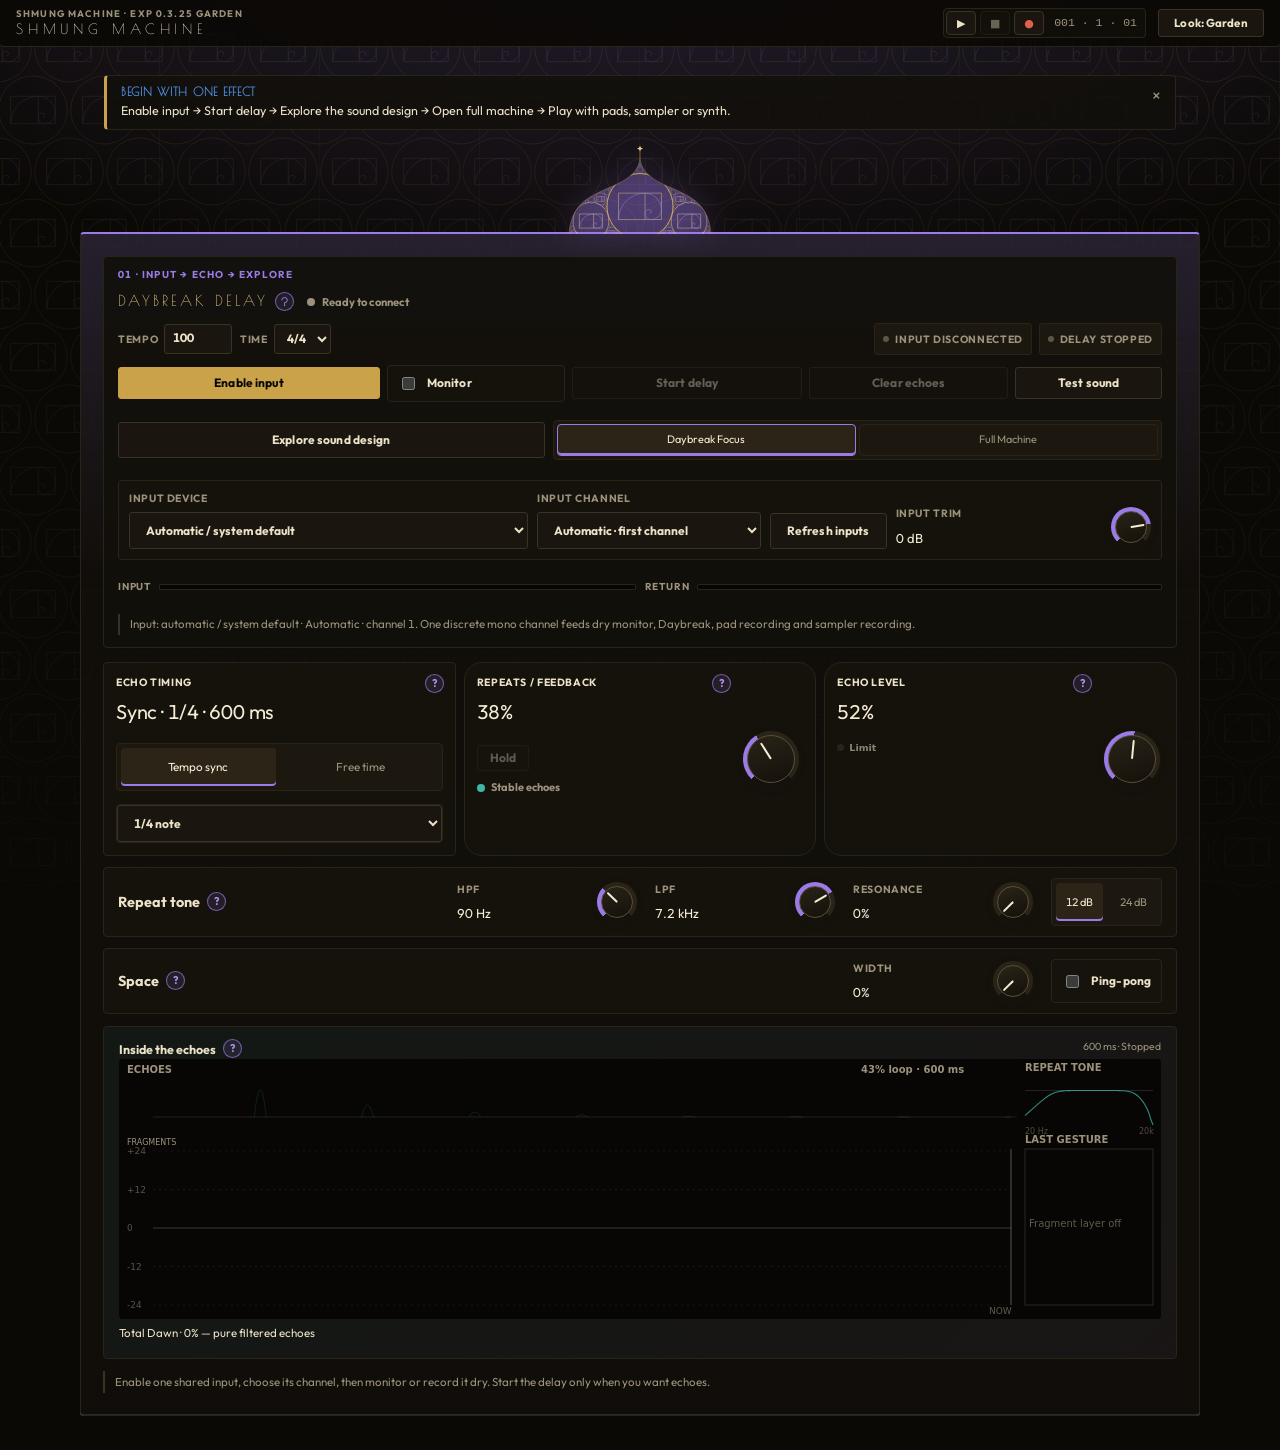
==== preview/index.html @ b524de1c "Preview: phones always use the Garden Look; Look button hidden on phones The phone tab bar is drawn " ====
<!doctype html>
<html lang="en-AU">
<head>
<!--
EXP 0.3.25 — BRIGHTER HELP (16 Nov 2026)
"?" buttons larger and drawn in each module's colour (24 px with a wider touch area on phones); tips larger, brighter text,
gold edge.

EXP 0.3.24 — SLICE BY AMOUNT (16 Nov 2026)
The slice method switch (Transient / Even / Manual) was pale grey with pale text in the Garden Look, hiding Even slices; now dark and
legible in every Look. Choosing Even slices shows 2 · 4 · 8 · 16 right under the switch (synced with Number of slices) and an Assign ↓
shortcut to the Slice to Pads panel. EXP 0.3.23 also: full-width Daybreak Character slider on phones.

EXP 0.3.23 — PHONE FRAME (16 Nov 2026)
On phones: a slim sticky bar (transport, MIDI, Project, Look) replaces the title block; the crown skyline becomes a bottom tab bar
with short labels (a left rail in landscape); menus open as full-width sheets; opens in Full Machine. ?layout=desktop or ?layout=phone
forces either.

EXP 0.3.22 — KNOBS HOLD STILL (16 Nov 2026)
Touching a knob freezes the page until that finger lifts: no scrolling or zooming mid-turn, and iPhone no longer cancels the turn
by scrolling. Other fingers stay free (pads still play while a knob is held).

EXP 0.3.21 — IPHONE SOUND FIX (16 Nov 2026)
iPhone was silent: the engine started on pointerdown (not a gesture to iOS), awaited the Daybreak worklet before resuming, and the
unlock ran once before the engine existed. Now the engine starts and resumes inside touchend/click/keydown until it is running, with a
silent-buffer prime; the audio session switches to play-and-record while the Daybreak input is open and back to playback after.

EXP 0.3.20 — GARDEN LOOK (15 Nov 2026)
New default Look from the Garden of Earthly Sounds: warm black and gold, Outfit and Poiret One, each module a jewel colour;
the tab bar is a skyline of eight fractal crowns (one sacred-geometry figure per module); the module in view sets the page
background: its figure as line work, its crown as a watermark, its colour as a wash. Studio and the other Looks are kept.

EXP 0.3.19 — IPHONE, AUTO FILTER, SWING (13 Nov 2026)
Plays with the iPhone silent switch on, resumes after app switching, installs to the home screen (manifest + icons), larger touch
targets and no double-tap zoom on controls, safe-area padding; Effects rack Auto Filter LFO sweeps in octaves (live + export);
swing goes to MPC 75% with an MPC-style readout and a 1/16 or 1/8 grid (old projects unchanged).

EXP 0.3.18 — TIMING, AUTOSAVE, RECORD (13 Nov 2026)
Sequenced synth/sampler notes (poly) start and release on the audio clock; autosave every 30 s when changed (5 rolling slots),
recovery banner, named saves on this device, unsaved-changes warning on close; Record button captures the master output to WAV.

EXP 0.3.17 — EFFECTS DELAY TEMPO SYNC (13 Nov 2026)
Effects rack Delay (05): Sync/Free switch and Rhythm selector (1/32 to 1 bar incl. triplets and dotted), follows tempo and metre,
slider and drag pad snap to rhythms while synced, delay line extended to 4 s, WAV export matches. Older projects keep free time.

EXP 0.3.16 — DAYBREAK ENGINE FIXES (13 Nov 2026)
Loop always decays (Butterworth base, 100% = 0.98 at the loudest frequency; Hold opens the filters); fragment pitches stay on
musical intervals; Feed-into-echoes, Capture-from-echoes and Lock-to-tempo for fragments; fragments scheduled on the audio clock;
lighter fragments (unused stages skipped, cached crush curves); Auto Filter LFO sweeps in octaves; envelope follows echoes in
return position and keeps working in Freeze/Hold; stereo Width + Ping-pong; Clear echoes fades; WAV export follows the same rules.

EXP 0.3.15 — DAYBREAK CONTROL REWORK (13 Nov 2026)
Character keeps hand-set Transform values (Custom), no hidden LPF darkening or auto-filter boost; one Echo level
(Return level removed from Daybreak, Effects knob now drives Echo); limiter light; feedback up to 0.97 + Hold;
12/24 dB Repeat tone with resonance (feedback ceiling keeps it stable); Transform edits audition a fragment;
Transform shows when the layer is off; Auto Filter dims when off; fragment display draws real waveform shapes;
undo now moves Daybreak sliders too.

EXP 0.3.14 — STUDIO LOOK, STAGE 1 (13 Nov 2026)
Parent: EXP 0.3.13.1. Visual layer only: new default "Studio" Look (charcoal, rainbow module colours, flat 3-4px shapes,
compact top bar + tab strip, help text moved to ? tooltips, dismissible first-run tip). Old Looks remain in the picker.
Audio engine and all functions unchanged.

EXP 0.3.13.1 — AUDIO STABILITY FIX (13 Nov 2026)
Parent: Shmung_Machine_EXP_0_3_13_CORRECTIONS.html. Audio engine only; no UI or feature changes.
A1 Effect sends are created only while turned up (473 -> 141 audio nodes; idle audio CPU about 4x lower). Cause of crackling on slower devices.
A2 Master + Daybreak limiters: 3 ms attack (was 1 ms, distorted bass) and a soft clipper after the master so peaks never pass 0 dBFS (old peaks reached about +1 dB and clipped).
A3 Synth/sampler release and mono retrigger hold the envelope's real value (fixes clicks, frozen envelopes, and silent short notes).
A4 Daybreak input capture moved from main-thread ScriptProcessor to an AudioWorklet (fallback kept) - busy screens no longer leave gaps in fragments.
A5 Daybreak feedback saturator handles signals above 0 dBFS smoothly instead of hard-clipping. Character below 0 dBFS unchanged.
A6 Chorus base delay follows depth so the modulated delay never hits zero. A7 Daybreak meter animation can no longer stack duplicate loops.
WAV export uses the same limiter, clipper, saturator and chorus fixes.

EXP 0.3.13 — CORRECTIONS PASS
Parent: Shmung_Machine_EXP_0_3_12_1_DAYBREAK_LOOK_CONTROL.html.
Approved scope: corrections C1–C8 from SHMUNG_CHANGE_CONTRACTS.md only.
C1 Tempo + time signature reachable in Daybreak focus, synced with the Sequencer transport.
C2 One Look control per workspace (guide panel in focus mode, top-right in the full machine).
C3 Floating-transport leftovers removed (size/position buttons, size helpers, legend reduced to Space Play/Stop).
C4 Left/right/up/down arrows no longer switch tabs or resize anything globally.
C5 Dead opening-guide progress code removed; guide is static.
C6 One version string everywhere.
C7 "Step record" relabelled "Live record".
C8 DEFERRED to 0.3.14: measured that neither the fixed pad-size override nor the auto-fit layout can fit pads + waveform without scrolling; it needs a layout change. Pad size left exactly as 0.3.12.1.
No changes to the audio engine, routing, Daybreak DSP, latency paths, sequencer data, project file format or themes.
-->
<!--
EXP 0.3.12.1 — DAYBREAK LOOK CONTROL HOTFIX
Parent: Shmung_Machine_EXP_0_3_12_VISUAL_CHARACTER_GUIDANCE.html.
Approved correction: add a second Look/theme control directly inside the Daybreak opening guidance/state window, sharing the same saved eight-theme system. No audio, routing, sequencing, transport, input, instrument or DSP changes.
-->
<!--
EXP 0.3.12 — VISUAL CHARACTER + OPENING GUIDANCE
Parent: Shmung_Machine_EXP_0_3_11_1_VISIBLE_TIME_SIGNATURE(1).html (locked baseline).
Approved scope: visual theme access, colour palettes and opening guidance only.
- Preserve all audio, routing, Daybreak DSP, Pads, independent Sampling Keyboard, Synth, Sequencer, Mixer, Effects, transport, metre, Space-bar, recording, export, storage, MIDI, computer-keyboard, project and latency behaviour.
- Move the existing saved theme picker to a dedicated top-right Look control visible in both Daybreak focus and full-machine workspaces.
- Visible schemes: Sky, Neon, Dark, Storm, Reggae, Primary, Swiss and Regal.
- Increase opening guidance hierarchy and add the approved closing invitation verbatim.
No functional behaviour is intentionally changed.
-->
<!--
EXP 0.3.11.1 — VISIBLE TIME SIGNATURE HOTFIX
Parent: Shmung_Machine_EXP_0_3_11_SPACE_TRANSPORT_EXTENDED_METRES.html.
Approved correction: expose the existing wired time-signature selector directly in the Sequencer transport. No audio, routing, sequencing logic, storage, metre mapping, instrument, mixer, effects, Daybreak or layout changes outside the local transport.
-->
<!--
EXP 0.3.11 — SPACE TRANSPORT + EXTENDED METRES
Parent: Shmung_Machine_EXP_0_3_10_SEQUENCER_PLAY_STOP_FIXED(1).html (locked baseline).
Approved scope: transport/sequencer timing only.
- Activate the existing Space-bar transport shortcut: Space toggles the same sequencer Play / Stop engine as the visible controls, except while focus is in an interactive/text-entry control. Key-repeat is ignored.
- Keep 4/4, 3/4, 5/4, 6/8 and 7/8; add 7/4.
- Extend retained per-bar sequencer storage from 20 to 28 sixteenth-note slots so 7/4 is represented correctly.
- Migrate EXP 0.3 storage-version-3 rows from their 20-slot bar stride to the new 28-slot stride without moving notes across bar boundaries.
- Preserve shorter-metre hidden-note retention, 1/2/4/8/16/32-bar patterns, recording, playback, export, history and project loading.
- No changes to Daybreak, Pads, independent Sampling Keyboard, Synth, Mixer, Effects, Guide, routing, MIDI/computer-note mappings, audio engines, latency/performance paths, responsive behaviour or visual design.
-->
<!--
EXP 0.3.10 — SEQUENCER PLAY / STOP FIX
Parent: Shmung_Machine_EXP_0_3_8_CLEAN_CORE(1).html (locked baseline).
Approved scope: restore a visible transport inside the Sequencer page only.
- Play and Stop are static, visible Sequencer controls (not a floating/global dock).
- Existing tempo, metronome and position readout are hosted in the Sequencer transport.
- Restores the sequencer-only startSequencerEngine, stopSequencerEngine and scheduler functions accidentally removed during CLEAN CORE deletion.
- No looper or phrase-recording subsystem is restored.
- Daybreak, Pads, independent Sampling Keyboard, Synth, Sequencer data model, Mixer, Effects, Guide, routing, MIDI/computer-keyboard behaviour and responsive layout otherwise remain the locked EXP 0.3.8 machine.
-->
<!--
EXP 0.3.8 — CLEAN CORE
Parent: Shmung_Machine_EXP_0_3_6_INDEPENDENT_SAMPLER_ENGINE.html.
Approved scope: remove the performance phrase-recording subsystem completely, including its UI, state, audio graph, capture/recording code, mixer channel, transport integration, project persistence, offline rendering, shared-input branch and textual references.
Preserve Daybreak, Pads, independent Sampling Keyboard, Synth, multi-bar Sequencer, Mixer, Effects, Guide, MIDI/computer-keyboard controls, latency/performance fixes and responsive behaviour unchanged except where dead code is removed by this deletion.
Older project files may contain obsolete extra properties; the loader ignores them while restoring the surviving instrument state.
-->
<!--
EXP 0.3.6 — independent Sampling Keyboard engine
Parent: Shmung_Machine_EXP_0_3_5_FULL_WIDTH_SAMPLING_PERFORMANCE_LAYOUT.html
Approved scope: separate the Sampling Keyboard from Pads while preserving the locked EXP 0.3.5 machine.
Sampling Keyboard now owns an independent sampler program (buffer, trim, loop, reverse and tuning metadata), independent ADSR/filter performance parameters, its existing dedicated mixer channel, melodic sequencer lane and track pads.
Explicit non-destructive bridges: Load Sample, Capture Sample, Copy From Pad, Send To Pad and Slice To Pads. Shared AudioBuffer references may be reused for memory efficiency, while edit/program metadata is copied so later changes remain independent.
Legacy projects migrate the previously selected pad source into the independent sampler program once on load when no samplerProgram exists. Project save/load now stores samplerProgram audio separately.
No Warp/time-stretch or multisample layering in this build; those remain deferred to protect live-play latency. No changes to locked Synth, Pads engine, Daybreak, Effects, Mixer or multi-bar sequencer except sampler-source references required by this separation.
-->
<!--
EXP 0.3.3 — PRE-ASTRA PERFORMANCE RESTORE
Parent: EXP 0.3.2. Scope is latency/performance only.
- Retains EXP 0.3 multi-bar sequencer, EXP 0.2 waveform/effect interaction and EXP 0.1 UI/Character controls.
- Restores the locked Reset 1.20.3 Daybreak Character DSP workload curve (fragment size/density), removing the substantially denser Astra-era midrange scheduling load while preserving endpoints and controls.
- Live synth/sampler note creation remains synchronous whenever AudioContext is already running.
- Sequencer live-record bookkeeping is queued after note creation, so multi-bar state/UI work cannot precede note-on.
- Key highlight/multi-touch visual refresh is deferred until after audio note scheduling.
No synth oscillator, envelope, routing, mixer, effects or pad audio parameters changed.
-->
<!--
EXP 0.3.2 — live-note priority correction
Parent: Shmung_Machine_EXP_0_3_1_KEYBOARD_LATENCY_FIX.html. Scope: live synth/sampler note-on latency only.
Root regression addressed: sampler/synth live note-on previously executed sequencer recording + synchronous multi-bar UI rendering before creating the audio voice. Pads already used the correct order. Synth and sampler now create/start the live voice first, then record the sequencer event with visual rendering deferred to requestAnimationFrame. This preserves the recorded step while removing sequencer/UI work from the audio-critical note-on path.
No envelope values, synthesis, sampler playback, routing, sequencer data model, effects, Daybreak, mixer, layout or control mapping changed.
-->
<!--
EXP 0.3.1 — keyboard latency repair
Parent: Shmung_Machine_EXP_0_3.html. Scope: performance-input latency only.
On-screen keyboard and computer-keyboard note-on now take a synchronous fast path whenever the AudioContext is already running, matching the existing MPC pad fast path. Audio initialisation/resume remains asynchronous only when actually required. No synthesis, routing, envelope, sequencer, effects, Daybreak, UI or project-state behaviour changed.
-->
<!--
EXP 0.3.5 — approved sampling-keyboard layout-only iteration
Parent: Shmung_Machine_EXP_0_3_4_FULL_WIDTH_SYNTH_PERFORMANCE_LAYOUT.html
Sampling Keyboard page now mirrors the locked Synth-page hierarchy: full-viewport responsive keyboard first, existing sample/source and performance parameters directly below, and equal-width Sampler/Filter stylus track pads below at the same dimensions as the Synth track pads. Sampling keyboard uses the same responsive octave-count logic as Synth. No sampler audio, synthesis, routing, control values, Daybreak, sequencer, mixer, effects or other-page behaviour changed.
-->
<!--
EXP 0.3.4 — approved synth layout-only iteration
Parent: Shmung_Machine_EXP_0_3_3_PRE_ASTRA_PERFORMANCE_RESTORE.html
Synth page only: full-viewport keyboard window with responsive octave count; existing performance parameters moved directly below; Performance and Filter stylus pads moved below parameters as equal-width track pads spanning the same full width. No approved audio, routing, control-value, Daybreak, sequencer, mixer, effects or other-page changes.

EXP 0.3 — multi-bar phrase sequencer
Validation: JavaScript syntax, all 30 metre/length combinations, hidden-note retention, data serialization round-trip, bar duplication, later-bar cell editing and step recording, playback mapping, stale timer cancellation, and actual export-loop repetition passed in a simulated DOM. Selected prior audio and EXP 0.2 functions compared unchanged. Live visual/audio verification remains unavailable due to browser local-URL restrictions.
Parent: Shmung_Machine_EXP_0_2.html. SHA256: 06971efab59f21c9e5482f5ba1b70323f7c2da6da16f482874694a331fc49e55
1, 2, 4, 8, 16 and 32-bar patterns; one-bar editing with bar overview and optional Follow. Clicking an overview bar turns Follow off. Copy selected target's complete bar to a chosen destination, with undo.
Shortening pattern length retains later bars. Each bar retains steps hidden by a shorter metre. Clear/randomise affect active bars and steps only. Length changes require stopped transport, protecting current live playback alignment.
Project save/load and history preserve all retained bars. Older one-bar projects remain loadable. Export length uses actual musical bars or Full pattern, repeating shorter patterns where needed. Core voice engines, effects, Daybreak and mixer retained. Stale scheduled melodic triggers/playhead callbacks are suppressed on transport stop/restart.
-->
<!--
EXP 0.2 — approved effects and waveform interaction change set.
Parent: Shmung_Machine_EXP_0_1.html. Parent SHA256: 4a55bd4c82b0af2c49bf469851afed6654ef28178eebf85382b803295c6dfb7c
Interactive effect graphics: cutoff/resonance, delay time/feedback, reverb decay/mix, distortion drive and compression threshold. Existing controls and audio parameter handlers remain authoritative. Drag, arrow-key operation, undo and cancelled-gesture restoration.
Waveforms: 1x–64x zoom, pan and fit independent of trim; screen-size-aware handle targets; separate Edit/Audition modes; stop audition/Escape; existing slice modes retained. Sampler start marker follows the existing position parameter and can be dragged or moved with arrows.
Performance: reuse reverb impulse and distortion curve until their own parameters change; avoid rebuilding them for unrelated graphic movements.
Validation: syntax, waveform rendering/coordinate mapping, zoomed trim cancellation and pointer ownership, effect limits/cancellation, sampler start mapping and audition isolation passed in a simulated DOM. Core voice/routing/sequencer/save functions compared unchanged. Live browser layout and audio verification remain blocked by local URL restrictions.
Core audio graph, pad/synth/sampler voice creation, Daybreak engine, routing and sequencing retained. Extended sequencing remains deferred to EXP 0.3.
-->
<!-- EXP 0.1 — 2026-09-06
Reference: Shmung_Machine_RESET_1_20_3_MIDI_KEYS_LOOKS_LABEL(1).html
Approved scope: local computer-keyboard switches; unified, more responsive Daybreak Character; musical visual feedback.
Changes: local mutually exclusive On/Off controls; old global selector replaced with location guidance; retained key mapping and independent MIDI targeting; guarded note startup after release/target transfer.
Daybreak: both Character controls apply the same macro; shorter and more frequent fragments through the middle of the range; retained endpoints, feedback mapping, dry path and output protection; macro movement no longer repeatedly postpones fragment scheduling.
Visual: repeat spacing/decay model and actual scheduled fragment history, labelled separately from existing signal meters; bounded event history and visibility-gated redraws.
Deferred: effect graphic interaction, waveform enhancements, extended sequencing and broader audio scheduling work.
Validation: JavaScript syntax and randomized macro scheduling checks passed; selected core audio/playback functions byte-compared unchanged. Browser visual/audio validation unavailable because local URLs were blocked.
Reference SHA256: 7bb539ca4268a833be098e9dfa7015782018a420cf09190e5d8d5909143a5045
-->
  <meta charset="utf-8" />
  <meta name="viewport" content="width=device-width, initial-scale=1, viewport-fit=cover" />
<meta name="theme-color" content="#0b0906" />
<meta name="apple-mobile-web-app-capable" content="yes" />
<meta name="mobile-web-app-capable" content="yes" />
<meta name="apple-mobile-web-app-status-bar-style" content="black-translucent" />
<meta name="apple-mobile-web-app-title" content="Shmung" />
<link rel="manifest" href="manifest.webmanifest" />
<link rel="apple-touch-icon" href="apple-touch-icon.png" />
<link rel="icon" type="image/png" sizes="192x192" href="icon-192.png" />
  <meta name="theme-color" content="#f3c548" />
  <meta name="description" content="Shmung Machine EXP 0.3.13.1 — free browser groovebox: Daybreak live-input delay, pads, sampler, synth, sequencer, mixer and effects." />
  <style>
:root {
  --ink: #222125;
  --muted: #6b6870;
  --paper: #f8f7f2;
  --panel: rgba(255, 255, 255, 0.9);
  --line: rgba(34, 33, 37, 0.18);
  --gold: #f3c548;
  --gold-deep: #d89d16;
  --mint: #cfe8df;
  --purple: #8c7ab8;
  --coral: #e9685a;
  --teal: #2f9e9b;
  --shadow: 0 18px 48px rgba(30, 28, 34, 0.11);
  --radius: 22px;
}

* { box-sizing: border-box; }
html { scroll-behavior: smooth; }
body {
  margin: 0;
  min-height: 100vh;
  color: var(--ink);
  background:
    linear-gradient(135deg, rgba(207,232,223,0.9), rgba(248,247,242,0.96) 45%, rgba(243,197,72,0.15)),
    var(--paper);
  font-family: Inter, ui-sans-serif, system-ui, -apple-system, BlinkMacSystemFont, "Segoe UI", sans-serif;
  overflow-x: hidden;
}

button, input, select { font: inherit; }
button { color: inherit; }

.ambient {
  position: fixed;
  z-index: -1;
  border-radius: 999px;
  filter: blur(10px);
  opacity: 0.28;
  pointer-events: none;
}
.ambient-a {
  width: 520px; height: 520px; right: -120px; top: 80px;
  background: radial-gradient(circle at 30% 30%, var(--gold), transparent 65%);
}
.ambient-b {
  width: 600px; height: 360px; left: -220px; bottom: 40px;
  background: radial-gradient(circle at 70% 50%, var(--purple), transparent 68%);
}

.topbar, .transport, .tabs, main, footer {
  width: min(1480px, calc(100% - 40px));
  margin-inline: auto;
}

.topbar {
  display: flex;
  align-items: flex-end;
  justify-content: space-between;
  gap: 24px;
  padding: 44px 0 22px;
}

.eyebrow {
  letter-spacing: 0.19em;
  font-size: 0.72rem;
  font-weight: 700;
  color: var(--muted);
  text-transform: uppercase;
}

h1, h2, h3, p { margin-top: 0; }
h1 {
  margin: 3px 0 4px;
  font-size: clamp(3.1rem, 7vw, 6.9rem);
  line-height: 0.87;
  letter-spacing: -0.065em;
  font-weight: 350;
}
h2 {
  margin-bottom: 0;
  font-size: clamp(1.65rem, 2.4vw, 2.6rem);
  letter-spacing: -0.035em;
  font-weight: 470;
}
h3 { font-size: 1.04rem; }
.subtitle { margin: 10px 0 0; color: var(--muted); }
.lead { color: var(--muted); max-width: 900px; font-size: 1.04rem; line-height: 1.55; }

.top-actions { display: flex; gap: 12px; align-items: center; flex-wrap: wrap; }

.panel {
  background: var(--panel);
  border: 1px solid rgba(255,255,255,0.82);
  border-radius: var(--radius);
  box-shadow: var(--shadow);
  backdrop-filter: blur(16px);
}

.transport {
  display: flex;
  align-items: end;
  gap: 14px;
  padding: 15px;
  margin-bottom: 14px;
  flex-wrap: wrap;
}
.transport label { min-width: 100px; }
.transport-spacer { flex: 1 1 30px; }
.transport-group { display: flex; gap: 8px; }

.button {
  border: 1px solid var(--line);
  background: rgba(255,255,255,0.78);
  border-radius: 999px;
  padding: 10px 15px;
  cursor: pointer;
  transition: transform .15s ease, background .15s ease, border .15s ease, opacity .15s ease;
  white-space: nowrap;
}
.button:hover:not(:disabled) { transform: translateY(-1px); background: white; }
.button:active:not(:disabled) { transform: translateY(0); }
.button:disabled { cursor: not-allowed; opacity: .42; }
.button.primary { background: var(--gold); border-color: rgba(0,0,0,.06); }
.button.danger { background: rgba(233,104,90,.12); border-color: rgba(233,104,90,.36); }
.button.danger.recording { background: var(--coral); color: white; animation: pulse 1.1s infinite; }
.button.ghost { background: transparent; }
.transport-btn { min-width: 94px; }

@keyframes pulse { 50% { box-shadow: 0 0 0 9px rgba(233,104,90,.12); } }

.status-pill {
  display: inline-flex;
  align-items: center;
  min-height: 30px;
  padding: 5px 10px;
  border-radius: 999px;
  background: rgba(34,33,37,.08);
  color: var(--muted);
  font-size: .8rem;
  white-space: nowrap;
}
.status-pill.ready { background: rgba(47,158,155,.13); color: #216f6d; }
.status-pill.neutral { background: rgba(140,122,184,.13); color: #5f4f8d; }

label {
  display: flex;
  flex-direction: column;
  gap: 6px;
  color: var(--muted);
  font-size: .83rem;
}
input[type="text"], input[type="number"], select {
  min-height: 41px;
  border: 1px solid var(--line);
  background: rgba(255,255,255,.84);
  border-radius: 12px;
  padding: 8px 10px;
  color: var(--ink);
}
input[type="range"] { width: 100%; accent-color: var(--gold-deep); }
.toggle-row { flex-direction: row; align-items: center; gap: 9px; min-height: 41px; }
.toggle-row input { accent-color: var(--gold-deep); }

.tabs {
  display: flex;
  gap: 5px;
  overflow-x: auto;
  padding: 2px 0 13px;
  scrollbar-width: thin;
}
.tab {
  border: 0;
  background: rgba(255,255,255,.5);
  border-radius: 999px;
  padding: 10px 14px;
  cursor: pointer;
  white-space: nowrap;
}
.tab.active { background: var(--ink); color: white; }

main { min-height: 670px; padding-bottom: 38px; }
.tab-page { display: none; }
.tab-page.active { display: block; animation: pagein .22s ease; }
@keyframes pagein { from { opacity: 0; transform: translateY(5px); } }

.two-column {
  display: grid;
  grid-template-columns: minmax(0, 1.3fr) minmax(330px, .7fr);
  gap: 16px;
}
.two-column > .panel, .tab-page > .panel { padding: 22px; }

.section-heading {
  display: flex;
  justify-content: space-between;
  gap: 18px;
  align-items: end;
  margin-bottom: 20px;
}
.section-heading.compact { margin-bottom: 14px; }
.small-note, .hint, .key-map { color: var(--muted); font-size: .8rem; line-height: 1.45; }
.inline-controls { display: flex; gap: 10px; align-items: end; flex-wrap: wrap; }

.pad-grid {
  display: grid;
  grid-template-columns: repeat(4, minmax(0, 1fr));
  gap: 12px;
}
.pad {
  aspect-ratio: 1.15 / 1;
  border: 1px solid rgba(34,33,37,.14);
  border-radius: 18px;
  background:
    linear-gradient(145deg, rgba(255,255,255,.93), rgba(243,197,72,.12));
  box-shadow: inset 0 -8px 18px rgba(34,33,37,.05), 0 8px 18px rgba(34,33,37,.06);
  cursor: pointer;
  position: relative;
  padding: 12px;
  text-align: left;
  transition: transform .08s ease, background .16s ease, border .16s ease;
  user-select: none;
  touch-action: manipulation;
}
.pad:hover { transform: translateY(-2px); }
.pad:active, .pad.playing { transform: scale(.97); background: linear-gradient(145deg, #fff4c7, var(--gold)); }
.pad.selected { border: 2px solid var(--ink); }
.pad.loaded::after {
  content: "";
  position: absolute;
  width: 8px; height: 8px; border-radius: 50%;
  top: 10px; right: 10px; background: var(--teal);
}
.pad-number { color: var(--muted); font-size: .72rem; }
.pad-name { display: block; font-weight: 680; margin-top: 10px; line-height: 1.1; }
.pad-meta { position: absolute; left: 12px; bottom: 11px; color: var(--muted); font-size: .66rem; }

.editor-panel canvas {
  width: 100%;
  height: 150px;
  display: block;
  border-radius: 15px;
  background: linear-gradient(180deg, rgba(207,232,223,.45), rgba(255,255,255,.6));
  border: 1px solid var(--line);
  margin-bottom: 15px;
}
.control-grid {
  display: grid;
  grid-template-columns: repeat(2, minmax(0, 1fr));
  gap: 14px;
}
.span-2 { grid-column: span 2; }

.keyboard {
  position: relative;
  display: flex;
  height: 260px;
  margin-top: 28px;
  overflow: hidden;
  border-radius: 18px;
  border: 1px solid var(--line);
  background: #dad7d0;
  user-select: none;
  touch-action: none;
}
.compact-keyboard { height: 235px; margin-top: 4px; }
.key.white {
  flex: 1 1 0;
  height: 100%;
  border: 0;
  border-right: 1px solid rgba(34,33,37,.18);
  background: linear-gradient(180deg, #fff, #ece9e1);
  position: relative;
  z-index: 1;
  cursor: pointer;
}
.key.black {
  position: absolute;
  top: 0;
  width: 4.2%;
  height: 62%;
  border: 0;
  border-radius: 0 0 7px 7px;
  background: linear-gradient(180deg, #29282c, #111114);
  z-index: 2;
  cursor: pointer;
  color: white;
}
.key.active { background: linear-gradient(180deg, var(--gold), #d8a521) !important; }
.key-label { position: absolute; bottom: 9px; left: 50%; transform: translateX(-50%); font-size: .65rem; color: var(--muted); }
.black .key-label { color: rgba(255,255,255,.7); bottom: 7px; }
.key-map { margin-top: 10px; text-align: center; }

.synth-layout { grid-template-columns: minmax(320px,.62fr) minmax(0,1.38fr); }
.synth-controls { grid-template-columns: repeat(2,minmax(0,1fr)); }

.sequencer-panel { overflow: hidden; }
.sequencer-grid {
  overflow: auto;
  border: 1px solid var(--line);
  border-radius: 16px;
  background: rgba(248,247,242,.75);
}
.seq-row {
  display: grid;
  grid-template-columns: 170px repeat(16, minmax(34px,1fr));
  min-width: 850px;
  border-bottom: 1px solid rgba(34,33,37,.08);
}
.seq-row:last-child { border-bottom: 0; }
.seq-label {
  position: sticky; left: 0; z-index: 2;
  display: flex; align-items: center; gap: 9px;
  padding: 7px 10px;
  background: rgba(248,247,242,.96);
  border-right: 1px solid var(--line);
  font-size: .78rem;
}
.seq-label strong { width: 23px; color: var(--muted); }
.seq-step {
  min-height: 38px;
  border: 0;
  border-right: 1px solid rgba(34,33,37,.07);
  background: rgba(255,255,255,.36);
  cursor: pointer;
}
.seq-step:nth-child(4n+2) { border-left: 1px solid rgba(34,33,37,.18); }
.seq-step.on { background: var(--purple); }
.seq-step.current { box-shadow: inset 0 -4px 0 var(--gold-deep); }
.seq-step.on.current { background: var(--gold-deep); }

.effect-rack {
  display: grid;
  grid-template-columns: repeat(3,minmax(240px,1fr));
  gap: 13px;
}
.effect-card {
  padding: 16px;
  border-radius: 17px;
  background: linear-gradient(155deg, rgba(255,255,255,.92), rgba(140,122,184,.08));
  border: 1px solid var(--line);
}
.effect-card h3 { margin-bottom: 14px; }
.effect-card label + label { margin-top: 13px; }
.effect-bypass { color: var(--ink); }

.daybreak-layout { grid-template-columns: minmax(0,.9fr) minmax(0,1.1fr); }
.daybreak-hero {
  min-height: 450px;
  background:
    linear-gradient(145deg, rgba(255,255,255,.89), rgba(243,197,72,.25)),
    var(--panel);
}
.daybreak-actions { display: flex; flex-wrap: wrap; gap: 10px; margin: 24px 0; }
.meter-wrap {
  width: 100%; height: 18px; border-radius: 999px;
  background: rgba(34,33,37,.1); overflow: hidden;
}
.meter-bar { width: 0%; height: 100%; background: linear-gradient(90deg,var(--teal),var(--gold),var(--coral)); transition: width .06s linear; }
.callout {
  margin-top: 18px;
  padding: 15px 16px;
  border-left: 5px solid var(--gold);
  border-radius: 0 14px 14px 0;
  background: rgba(243,197,72,.11);
  color: var(--muted);
  line-height: 1.48;
}

.guide-panel { padding: 26px !important; }
.guide-grid {
  display: grid;
  grid-template-columns: repeat(2,minmax(0,1fr));
  gap: 18px;
}
.guide-grid > div:not(.callout) {
  padding: 20px;
  border: 1px solid var(--line);
  border-radius: 18px;
  background: rgba(255,255,255,.5);
}
.guide-grid ol { color: var(--muted); line-height: 1.65; padding-left: 1.2rem; }
.compact-guide { margin-top: 18px; }
.compact-guide .callout { margin-top: 0; }

footer {
  display: flex;
  justify-content: space-between;
  gap: 16px;
  color: var(--muted);
  font-size: .74rem;
  padding: 16px 0 28px;
  border-top: 1px solid var(--line);
}
.toast {
  position: fixed;
  right: 20px;
  bottom: 20px;
  max-width: 360px;
  padding: 12px 15px;
  border-radius: 14px;
  background: var(--ink);
  color: white;
  box-shadow: var(--shadow);
  opacity: 0;
  transform: translateY(12px);
  pointer-events: none;
  transition: .2s ease;
  z-index: 100;
}
.toast.show { opacity: 1; transform: translateY(0); }

@media (max-width: 1050px) {
  .two-column, .synth-layout, .daybreak-layout { grid-template-columns: 1fr; }
  .effect-rack { grid-template-columns: repeat(2,minmax(240px,1fr)); }
}
@media (max-width: 720px) {
  .topbar, .transport, .tabs, main, footer { width: min(100% - 20px, 1480px); }
  .topbar { align-items: flex-start; flex-direction: column; padding-top: 26px; }
  h1 { font-size: 4.1rem; }
  .pad-grid { grid-template-columns: repeat(2,minmax(0,1fr)); }
  .control-grid, .guide-grid { grid-template-columns: 1fr; }
  .span-2 { grid-column: span 1; }
  .effect-rack { grid-template-columns: 1fr; }
  .keyboard { height: 210px; }
  footer { flex-direction: column; }
}


/* Reset 1.1 — simple Daybreak-first architecture */
:root[data-theme="storm"] {
  --ink:#f3f0f7; --muted:#aaa4b3; --paper:#15151a; --panel:rgba(29,28,35,.94);
  --line:rgba(255,255,255,.16); --gold:#d9aa42; --gold-deep:#f0c75b; --mint:#263d3a;
  --purple:#a38bd6; --coral:#ed7568; --teal:#55c7c2; --shadow:0 18px 52px rgba(0,0,0,.38);
}
:root[data-theme="storm"] body{background:linear-gradient(140deg,#101116,#1d2028 48%,#29232f);}
:root[data-theme="storm"] .panel,:root[data-theme="storm"] .button,:root[data-theme="storm"] input,:root[data-theme="storm"] select,:root[data-theme="storm"] .tab{color:var(--ink);}
:root[data-theme="storm"] input,:root[data-theme="storm"] select,:root[data-theme="storm"] .button{background:rgba(255,255,255,.07);}
:root[data-theme="storm"] .key.white{background:linear-gradient(#dfdde3,#aaa6b0);color:#1a191d;}
:root[data-theme="neon"] {
  --ink:#17111f; --muted:#66556f; --paper:#fff8ff; --panel:rgba(255,255,255,.88);
  --line:rgba(55,15,75,.22); --gold:#ffe600; --gold-deep:#ff8a00; --mint:#5dffd1;
  --purple:#ae36ff; --coral:#ff3d81; --teal:#00d7ff; --shadow:0 18px 52px rgba(174,54,255,.22);
}
:root[data-theme="neon"] body{background:linear-gradient(135deg,#4bffd1,#fff8ff 42%,#ffeb35 72%,#ff60c8);}
:root[data-theme="neon"] .panel{box-shadow:0 0 0 1px rgba(174,54,255,.15),0 20px 54px rgba(0,215,255,.18);}

.reset-delay-panel{padding:24px!important;max-width:1180px;margin:0 auto;}
.reset-heading{align-items:flex-start;}
.delay-status-stack{display:flex;gap:8px;flex-wrap:wrap;justify-content:flex-end;}
.delay-actions{display:flex;gap:10px;flex-wrap:wrap;align-items:center;margin:0 0 18px;}
.reset-toggle{padding:8px 12px;border:1px solid var(--line);border-radius:999px;background:rgba(255,255,255,.5);}
.io-meters{display:grid;grid-template-columns:1fr 1fr;gap:16px;margin:0 0 22px;color:var(--muted);font-size:.78rem;}
.io-meters .meter-wrap{margin-top:6px;}
.delay-core-grid{display:grid;grid-template-columns:repeat(3,minmax(0,1fr));gap:14px;}
.core-control{padding:18px;border:1px solid var(--line);border-radius:18px;background:rgba(255,255,255,.55);font-size:.83rem;}
.core-control strong{display:block;color:var(--ink);font-size:1.25rem;margin:5px 0 16px;font-weight:520;letter-spacing:-.02em;}
.core-control select{width:100%;}
.core-control input[type="range"]{margin-top:12px;}
.delay-instruction{margin:18px 0 0;padding:13px 15px;border-left:5px solid var(--gold);border-radius:0 14px 14px 0;background:rgba(243,197,72,.11);color:var(--muted);line-height:1.5;}
.transform-details{margin-top:18px;border:1px solid var(--line);border-radius:18px;background:rgba(255,255,255,.38);overflow:hidden;}
.transform-details summary{cursor:pointer;padding:16px 18px;font-weight:700;}
.transform-inner{padding:0 18px 18px;}
.transform-actions{display:flex;gap:10px;flex-wrap:wrap;align-items:center;margin-bottom:16px;}
.transform-mix-control{margin:0 0 16px;padding:16px 18px;border:1px solid var(--line);border-radius:16px;background:linear-gradient(135deg,rgba(140,122,184,.10),rgba(47,158,155,.08));}
.transform-mix-control strong{display:block;color:var(--ink);font-size:1.12rem;margin:4px 0 10px;font-weight:560;}
.transform-mix-control p{margin:9px 0 0;color:var(--muted);font-size:.78rem;line-height:1.45;}
.kit-strip{display:flex;gap:10px;align-items:end;flex-wrap:wrap;margin:0 0 16px;padding:13px 14px;border:1px solid var(--line);border-radius:16px;background:rgba(243,197,72,.08);}
.kit-strip label{min-width:190px;flex:1 1 220px;}
.kit-strip .kit-note{color:var(--muted);font-size:.76rem;line-height:1.4;flex:2 1 280px;align-self:center;}
@media(max-width:760px){.delay-core-grid,.io-meters{grid-template-columns:1fr}.delay-status-stack{justify-content:flex-start}.reset-delay-panel{padding:17px!important}.delay-actions .button,.delay-actions .reset-toggle{flex:1 1 calc(50% - 8px)}}
.input-filter-strip{display:grid;grid-template-columns:auto minmax(0,1fr) minmax(0,1fr);gap:14px;align-items:center;margin:16px 0 14px;padding:14px 16px;border:1px solid var(--line);border-radius:16px;background:rgba(255,255,255,.58)}
.input-filter-title{min-width:118px}.input-filter-title strong{display:block;font-size:.94rem}.input-filter-title span{display:block;margin-top:3px;color:var(--muted);font-size:.78rem;line-height:1.25}
.input-filter-control{display:grid;grid-template-columns:1fr auto;gap:6px 10px;align-items:center;font-size:.82rem;font-weight:750;color:var(--muted)}
.input-filter-control input{grid-column:1/-1;width:100%}.input-filter-control strong{color:var(--ink);font-variant-numeric:tabular-nums}
@media(max-width:760px){.input-filter-strip{grid-template-columns:1fr}.input-filter-title{min-width:0}.input-filter-control{grid-template-columns:1fr auto}}

/* Reset 1.4 locked additions */
.timing-mode-switch{display:grid;grid-template-columns:1fr 1fr;gap:7px;margin:7px 0 10px;padding:4px;border:1px solid var(--line);border-radius:12px;background:rgba(255,255,255,.52)}
.timing-mode-button{border:0;border-radius:9px;padding:8px 10px;background:transparent;color:var(--muted);font:inherit;font-size:.76rem;font-weight:800;cursor:pointer}
.timing-mode-button.active{background:var(--ink);color:var(--paper);box-shadow:0 5px 14px rgba(34,33,37,.14)}
.timing-panel[hidden]{display:none!important}.timing-panel select,.timing-panel input{width:100%}
.stylus-pair{display:grid;grid-template-columns:repeat(2,minmax(0,1fr));gap:14px}
.stylus-surface.filter-stylus{background:radial-gradient(circle at 78% 20%,rgba(233,104,90,.19),transparent 35%),linear-gradient(135deg,rgba(140,122,184,.16),rgba(243,197,72,.17))}
.stylus-readout{position:absolute;left:12px;right:12px;bottom:10px;display:flex;justify-content:space-between;gap:10px;font-size:.68rem;color:var(--muted);pointer-events:none}
.stylus-readout b{color:var(--ink);font-variant-numeric:tabular-nums}
@media(max-width:680px){.stylus-pair{grid-template-columns:1fr}}

/* Reset 1.2 full-instrument additions */
.instrument-layout{align-items:stretch}.instrument-layout>.panel{min-width:0}.instrument-controls{grid-template-columns:repeat(2,minmax(0,1fr))}.performance-panel{display:flex;flex-direction:column;gap:14px}.stylus-surface{position:relative;min-height:190px;border:1px solid var(--line);border-radius:20px;overflow:hidden;touch-action:none;cursor:crosshair;background:radial-gradient(circle at 22% 20%,rgba(243,197,72,.24),transparent 36%),linear-gradient(135deg,rgba(47,158,155,.15),rgba(140,122,184,.18));display:flex;flex-direction:column;align-items:center;justify-content:center;text-align:center;color:var(--muted);user-select:none}.stylus-surface strong{font-size:1.2rem;color:var(--ink);margin-bottom:6px}.stylus-surface span{font-size:.76rem}.stylus-surface.performing{box-shadow:inset 0 0 0 2px var(--teal),0 12px 36px rgba(47,158,155,.16)}.stylus-crosshair{position:absolute;width:26px;height:26px;border:2px solid var(--ink);border-radius:50%;transform:translate(-50%,-50%);left:50%;top:50%;opacity:0;pointer-events:none}.stylus-surface.performing .stylus-crosshair{opacity:.72}.stylus-crosshair:before,.stylus-crosshair:after{content:"";position:absolute;background:var(--ink);opacity:.55}.stylus-crosshair:before{width:42px;height:1px;left:-10px;top:11px}.stylus-crosshair:after{height:42px;width:1px;top:-10px;left:11px}.keyboard.is-performing{box-shadow:0 0 0 2px rgba(47,158,155,.35)}.sequence-toolbar{display:grid;grid-template-columns:repeat(4,minmax(0,1fr));gap:12px;margin:0 0 14px}.sequence-toolbar label{min-width:0}.melodic-grid .seq-row{grid-template-columns:110px repeat(16,minmax(34px,1fr))}.seq-step.note-on{background:var(--teal);border-color:var(--teal)}.seq-step.disabled-step{opacity:.2;pointer-events:none}.seq-recording{background:var(--coral)!important;color:white!important;border-color:var(--coral)!important}.status-pill.warn{background:rgba(233,104,90,.13);color:#a33f34}.pad.muted{opacity:.48;filter:saturate(.35)}.midi-ready{border-color:var(--teal)!important}.io-state-button.connecting{opacity:.72}.io-state-button.on{background:var(--teal);color:white;border-color:var(--teal)}.io-state-button.blocked{background:var(--coral);color:white;border-color:var(--coral)}
@media(max-width:900px){.instrument-controls,.sequence-toolbar{grid-template-columns:1fr 1fr}.instrument-layout{grid-template-columns:1fr}.stylus-surface{min-height:150px}}
@media(max-width:620px){.instrument-controls,.sequence-toolbar{grid-template-columns:1fr}.stylus-surface{min-height:135px}.melodic-grid .seq-row{grid-template-columns:88px repeat(16,34px)}}


/* Reset 1.5 locked visual sample editor */
.sample-editor-shell{margin-bottom:15px;border:1px solid var(--line);border-radius:18px;background:linear-gradient(145deg,rgba(255,255,255,.76),rgba(207,232,223,.25));overflow:hidden}
.sample-editor-toolbar{display:flex;justify-content:space-between;align-items:center;gap:12px;padding:12px 14px;border-bottom:1px solid var(--line);background:rgba(255,255,255,.48)}
.sample-editor-ident{min-width:0}.sample-editor-ident strong{display:block;color:var(--ink);font-size:.92rem;white-space:nowrap;overflow:hidden;text-overflow:ellipsis}.sample-editor-ident span{display:block;margin-top:3px;color:var(--muted);font-size:.73rem}
.sample-editor-actions{display:flex;gap:7px;flex-wrap:wrap;justify-content:flex-end}.sample-editor-actions .button{padding:8px 12px;font-size:.76rem}
.editor-panel .sample-editor-shell canvas{width:100%;height:220px;margin:0;border:0;border-radius:0;background:linear-gradient(180deg,rgba(207,232,223,.44),rgba(255,255,255,.78));touch-action:none;cursor:ew-resize}
.sample-editor-legend{display:flex;gap:14px;flex-wrap:wrap;padding:9px 13px;color:var(--muted);font-size:.7rem;border-top:1px solid var(--line);background:rgba(255,255,255,.42)}
.sample-editor-legend span{display:flex;gap:6px;align-items:center}.sample-editor-legend i{display:inline-block;width:10px;height:10px;border-radius:50%}.legend-trim{background:var(--coral)}.legend-fade{background:var(--gold-deep)}.legend-play{background:var(--teal)}
.sample-source-card{margin:0 0 16px;padding:14px;border:1px solid var(--line);border-radius:17px;background:linear-gradient(135deg,rgba(47,158,155,.09),rgba(140,122,184,.08))}
.sample-source-top{display:grid;grid-template-columns:minmax(0,1fr) auto;gap:12px;align-items:end}.sample-source-top label{min-width:0}.sample-source-top select{width:100%}.sample-source-details{margin-top:10px;color:var(--muted);font-size:.77rem;line-height:1.45}.sample-source-details strong{color:var(--ink)}
.sample-source-card canvas{display:block;width:100%;height:86px;margin-top:11px;border:1px solid var(--line);border-radius:13px;background:rgba(255,255,255,.56)}
.sample-source-empty{color:var(--muted)}
.wave-edit-value{font-variant-numeric:tabular-nums}
@media(max-width:680px){.sample-editor-toolbar,.sample-source-top{grid-template-columns:1fr;display:grid}.sample-editor-actions{justify-content:flex-start}.editor-panel .sample-editor-shell canvas{height:180px}}


/* Reset 1.6 locked Slice to Pads */
.slice-workspace{margin:0 0 16px;padding:15px;border:1px solid var(--line);border-radius:18px;background:linear-gradient(135deg,rgba(140,122,184,.09),rgba(243,197,72,.08));}
.slice-header{display:flex;justify-content:space-between;gap:14px;align-items:end;margin-bottom:12px}.slice-header h3{margin:2px 0 0;font-size:1.12rem}.slice-header-copy{min-width:0}
.slice-mode-tabs{display:grid;grid-template-columns:repeat(3,minmax(0,1fr));gap:7px;padding:4px;border:1px solid var(--line);border-radius:13px;background:rgba(255,255,255,.54);margin-bottom:12px}
.slice-mode-button{border:0;border-radius:10px;padding:9px 10px;background:transparent;color:var(--muted);font-weight:800;font-size:.76rem;cursor:pointer}.slice-mode-button.active{background:var(--ink);color:var(--paper);box-shadow:0 5px 14px rgba(34,33,37,.14)}
.slice-control-grid{display:grid;grid-template-columns:repeat(3,minmax(0,1fr));gap:11px;margin-bottom:12px}.slice-control-grid label{min-width:0}.slice-control-grid [hidden]{display:none!important}
.slice-action-row{display:flex;gap:8px;flex-wrap:wrap}.slice-action-row .button{padding:8px 12px;font-size:.76rem}.slice-action-row .button.engaged{background:var(--teal);border-color:var(--teal);color:white}
.slice-status-row{display:flex;justify-content:space-between;gap:14px;align-items:flex-start;margin-top:11px;color:var(--muted);font-size:.72rem;line-height:1.42}.slice-status-row strong{color:var(--ink)}
.legend-slice{background:var(--purple)}.editor-panel .sample-editor-shell canvas.slice-editing{cursor:crosshair}.pad.slice-preview{border-color:var(--purple);box-shadow:inset 0 0 0 2px rgba(140,122,184,.28),0 8px 18px rgba(34,33,37,.06)}.pad.slice-preview .pad-number{color:var(--purple)}
@media(max-width:860px){.slice-control-grid{grid-template-columns:1fr 1fr}}@media(max-width:600px){.slice-mode-tabs,.slice-control-grid{grid-template-columns:1fr}.slice-status-row{flex-direction:column;gap:5px}.slice-action-row .button{flex:1 1 calc(50% - 8px)}}


/* Reset 1.7 locked sequencer correction — previous three-level velocity language restored */
/* Reset 1.8 locked layout correction — microphone record control moved above the waveform */
.sequencer-panel{overflow:hidden}
.sequencer-grid{overflow:auto;padding:5px 5px 8px;border:1px solid var(--line);border-radius:18px;background:linear-gradient(145deg,rgba(255,255,255,.70),rgba(140,122,184,.055))}
.seq-header,.seq-row{display:grid;grid-template-columns:170px repeat(16,minmax(34px,1fr));gap:5px;min-width:900px;margin-bottom:5px;border:0}
.seq-header{padding:0 0 2px;color:var(--muted);font-size:.68rem;text-align:center;align-items:end}
.seq-row:last-child{margin-bottom:0}
.seq-label{position:sticky;left:0;z-index:3;display:flex;align-items:center;gap:7px;padding:6px 8px;border:1px solid var(--line);border-radius:10px;background:rgba(248,247,242,.96);box-shadow:0 2px 8px rgba(34,33,37,.035);font-size:.76rem;min-width:0}
.seq-label strong{width:25px;flex:0 0 25px;color:var(--muted);font-variant-numeric:tabular-nums}
.seq-label span{overflow:hidden;text-overflow:ellipsis;white-space:nowrap}
.seq-step{height:36px;min-height:36px;border:1px solid rgba(35,33,38,.14);border-radius:9px;background:rgba(255,255,255,.72);cursor:pointer;position:relative;transition:transform .08s ease,filter .08s ease,box-shadow .08s ease}
.seq-step:hover:not(.disabled-step){transform:translateY(-1px);filter:brightness(1.02)}
.seq-step.beat{border-left:2px solid rgba(35,33,38,.30)}
.seq-step[data-velocity="0.65"]{background:rgba(243,197,72,.45);border-color:rgba(205,151,22,.30)}
.seq-step[data-velocity="1"]{background:var(--gold);border-color:rgba(173,124,14,.36)}
.seq-step[data-velocity="1.25"]{background:var(--coral);border-color:rgba(156,62,50,.42);box-shadow:inset 0 -4px 0 rgba(0,0,0,.10)}
.seq-step.current:after{content:"";position:absolute;inset:-3px;border:2px solid var(--teal);border-radius:11px;pointer-events:none;box-shadow:0 0 0 1px rgba(255,255,255,.50)}
.seq-step.note-on{background:var(--teal);border-color:var(--teal)}
.seq-step.on.current{background:inherit}
.velocity-legend{display:flex;align-items:center;gap:13px;flex-wrap:wrap;margin:0 0 12px;padding:10px 12px;border:1px solid var(--line);border-radius:14px;background:rgba(255,255,255,.52);font-size:.73rem;color:var(--muted)}.velocity-legend[hidden]{display:none!important}
.velocity-legend-title{font-weight:850;color:var(--ink);margin-right:2px}.velocity-legend span{display:flex;align-items:center;gap:6px}.velocity-legend b{color:var(--ink);font-size:.71rem}.velocity-legend small{margin-left:auto;line-height:1.3}
.velocity-dot{display:inline-block;width:13px;height:13px;border-radius:4px;border:1px solid rgba(35,33,38,.13)}.velocity-dot.soft{background:rgba(243,197,72,.45)}.velocity-dot.medium{background:var(--gold)}.velocity-dot.hard{background:var(--coral);box-shadow:inset 0 -3px 0 rgba(0,0,0,.10)}
.melodic-grid .seq-row{grid-template-columns:110px repeat(16,minmax(34px,1fr))}
@media(max-width:680px){.velocity-legend{gap:9px}.velocity-legend small{width:100%;margin-left:0}.seq-header,.seq-row{grid-template-columns:120px repeat(16,34px);min-width:715px}.melodic-grid .seq-row{grid-template-columns:88px repeat(16,34px)}}

  

/* Reset 1.9 — locked mixer foundation and Daybreak send routing */
.mixer-page{display:grid;gap:18px}.mixer-summary{display:flex;gap:12px;align-items:flex-start;justify-content:space-between;flex-wrap:wrap}.mixer-note{max-width:760px}.mixer-overview,.mixer-pad-rack{display:flex;gap:12px;overflow-x:auto;padding:4px 2px 16px;scrollbar-width:thin;scroll-snap-type:x proximity}.mixer-strip{scroll-snap-align:start;flex:0 0 158px;min-height:500px;border:1px solid var(--line);border-radius:20px;background:rgba(255,255,255,.72);box-shadow:0 10px 26px rgba(35,33,38,.06);padding:13px;display:flex;flex-direction:column;gap:10px;position:relative}.mixer-strip.bus{background:linear-gradient(180deg,rgba(134,198,189,.24),rgba(255,255,255,.76))}.mixer-strip.return{background:linear-gradient(180deg,rgba(140,122,184,.18),rgba(255,255,255,.76))}.mixer-strip.master{background:linear-gradient(180deg,rgba(243,197,72,.26),rgba(255,255,255,.8))}.mixer-strip.pad-channel{flex-basis:142px;min-height:470px}.mixer-channel-head{display:grid;grid-template-columns:9px 1fr;gap:9px;align-items:center;min-height:48px}.mixer-channel-colour{width:9px;height:42px;border-radius:999px;background:var(--gold)}.mixer-channel-head b{display:block;font-size:.88rem;line-height:1.1;overflow:hidden;text-overflow:ellipsis;white-space:nowrap}.mixer-channel-head small{display:block;color:var(--muted);font-size:.66rem;margin-top:4px}.mixer-meter{height:88px;border-radius:11px;background:rgba(35,33,38,.09);padding:4px;display:flex;align-items:flex-end;overflow:hidden}.mixer-meter i{display:block;width:100%;height:1%;border-radius:8px;background:linear-gradient(0deg,var(--teal),var(--gold) 72%,var(--coral));transition:height .06s linear}.mixer-fader-wrap{height:145px;display:flex;align-items:center;justify-content:center}.mixer-fader{writing-mode:vertical-lr;direction:rtl;width:28px;height:136px}.mixer-readout{text-align:center;font-weight:800;font-size:.77rem}.mixer-strip label{font-size:.69rem}.mixer-strip input[type=range]:not(.mixer-fader){height:5px}.mixer-buttons{display:grid;grid-template-columns:1fr 1fr;gap:6px}.mixer-mini{padding:7px 4px;border:1px solid var(--line);border-radius:10px;background:rgba(255,255,255,.64);font-weight:850;cursor:pointer}.mixer-mini.active.mute{background:var(--coral);color:white;border-color:transparent}.mixer-mini.active.solo{background:var(--gold);color:var(--ink);border-color:transparent}.mixer-send{margin-top:auto;border-top:1px solid var(--line);padding-top:10px;display:grid;gap:8px}.mixer-send-head{display:flex;align-items:center;justify-content:space-between;gap:8px}.mixer-send-head b{font-size:.73rem}.mixer-send output{font-size:.68rem;color:var(--muted)}.prepost-switch{display:grid;grid-template-columns:1fr 1fr;gap:4px;padding:3px;border-radius:11px;background:rgba(35,33,38,.07)}.prepost-switch button{border:0;border-radius:8px;background:transparent;padding:6px 4px;font-size:.66rem;font-weight:850;cursor:pointer;color:var(--muted)}.prepost-switch button.active{background:var(--panel);color:var(--ink);box-shadow:0 2px 7px rgba(35,33,38,.1)}.mixer-pad-details{border:1px solid var(--line);border-radius:20px;background:rgba(255,255,255,.46);padding:0 14px 14px}.mixer-pad-details summary{cursor:pointer;list-style:none;padding:15px 2px;font-weight:900;display:flex;align-items:center;justify-content:space-between;gap:12px}.mixer-pad-details summary::-webkit-details-marker{display:none}.mixer-pad-details summary::after{content:'＋';font-size:1.1rem}.mixer-pad-details[open] summary::after{content:'−'}.mixer-routing-diagram{display:flex;gap:8px;align-items:center;flex-wrap:wrap;font-size:.72rem;color:var(--muted)}.mixer-routing-diagram span{padding:7px 9px;border-radius:999px;background:rgba(255,255,255,.58);border:1px solid var(--line)}.mixer-routing-diagram i{font-style:normal}.mixer-edit-pad{width:100%;margin-top:2px}.mixer-clip-dot{position:absolute;right:11px;top:11px;width:8px;height:8px;border-radius:50%;background:transparent}.mixer-clip-dot.on{background:var(--coral);box-shadow:0 0 9px var(--coral)}
@media(max-width:720px){.mixer-strip{flex-basis:145px;min-height:455px}.mixer-strip.pad-channel{flex-basis:136px}.mixer-fader-wrap{height:118px}.mixer-fader{height:112px}.mixer-meter{height:68px}}
@media(max-width:480px){.mixer-strip{min-height:0;flex-basis:86vw;display:grid;grid-template-columns:1fr 1fr;align-items:center}.mixer-channel-head,.mixer-send{grid-column:1/-1}.mixer-meter{height:46px}.mixer-fader-wrap{height:auto}.mixer-fader{writing-mode:horizontal-tb;direction:ltr;width:100%;height:auto}.mixer-buttons{align-self:stretch}.mixer-strip label{min-width:0}.mixer-pad-rack .mixer-strip{flex-basis:82vw}.mixer-send{margin-top:0}}



/* Reset 1.9.1 — locked visual refinement only
   Functional routing, audio graph and interaction code remain unchanged. */
:root {
  --space-1: 4px;
  --space-2: 8px;
  --space-3: 12px;
  --space-4: 16px;
  --space-5: 20px;
  --space-6: 24px;
  --space-7: 32px;
  --space-8: 40px;
  --control-h: 44px;
  --control-radius: 13px;
  --panel-radius: 24px;
  --content-width: 1380px;
  --hairline: rgba(34,33,37,.14);
}

html { font-size: 16px; }
body {
  line-height: 1.45;
  text-rendering: optimizeLegibility;
  -webkit-font-smoothing: antialiased;
}

button, input, select { letter-spacing: 0; }
button, .button, .tab, .slice-mode-button, .timing-mode-button, .mixer-mini,
.prepost-switch button {
  -webkit-tap-highlight-color: transparent;
}
button:focus-visible, input:focus-visible, select:focus-visible, summary:focus-visible,
.stylus-surface:focus-visible, .key:focus-visible, .pad:focus-visible {
  outline: 3px solid rgba(47,158,155,.42);
  outline-offset: 3px;
}

.topbar, .transport, .tabs, main, footer {
  width: min(var(--content-width), calc(100% - 48px));
}

.topbar {
  align-items: center;
  gap: var(--space-7);
  padding: 34px 0 20px;
}
.topbar > div:first-child { min-width: 0; }
.eyebrow {
  font-size: .69rem;
  line-height: 1.25;
  letter-spacing: .17em;
}
h1 {
  margin: 5px 0 7px;
  font-size: clamp(3rem, 6.1vw, 5.9rem);
  line-height: .91;
  letter-spacing: -.058em;
  text-wrap: balance;
}
h2 {
  font-size: clamp(1.55rem, 2.3vw, 2.35rem);
  line-height: 1.04;
  letter-spacing: -.036em;
  text-wrap: balance;
}
h3 {
  margin-bottom: 10px;
  font-size: 1.02rem;
  line-height: 1.25;
  letter-spacing: -.012em;
}
.subtitle {
  margin: 0;
  max-width: 760px;
  font-size: .94rem;
  line-height: 1.5;
}
.lead {
  max-width: 820px;
  margin-bottom: 0;
  font-size: .98rem;
  line-height: 1.62;
}
.small-note, .hint, .key-map {
  font-size: .77rem;
  line-height: 1.55;
}

.top-actions {
  display: grid;
  grid-template-columns: repeat(2, max-content);
  justify-content: end;
  align-items: center;
  gap: 9px;
}
.top-actions .status-pill { justify-self: end; }

.panel {
  border: 1px solid rgba(255,255,255,.78);
  border-radius: var(--panel-radius);
  box-shadow: 0 16px 42px rgba(30,28,34,.09);
}
.two-column { gap: 18px; }
.two-column > .panel, .tab-page > .panel { padding: 25px; }

.button {
  min-height: var(--control-h);
  display: inline-flex;
  align-items: center;
  justify-content: center;
  gap: 7px;
  border-radius: var(--control-radius);
  padding: 10px 16px;
  font-size: .82rem;
  font-weight: 720;
  line-height: 1.18;
  text-align: center;
  white-space: nowrap;
  box-shadow: 0 1px 0 rgba(255,255,255,.55) inset;
}
.button.primary { font-weight: 820; }
.button.ghost { border-color: rgba(34,33,37,.12); }
.button:hover:not(:disabled) {
  transform: translateY(-1px);
  box-shadow: 0 7px 18px rgba(34,33,37,.08), 0 1px 0 rgba(255,255,255,.7) inset;
}
.transport-btn { min-width: 96px; }

.status-pill {
  min-height: 32px;
  padding: 6px 11px;
  font-size: .74rem;
  font-weight: 720;
  line-height: 1.15;
}

label {
  gap: 7px;
  font-size: .77rem;
  font-weight: 670;
  line-height: 1.35;
}
label > span:not(.status-pill) { font-weight: 760; color: var(--ink); }
input[type="text"], input[type="number"], select {
  width: 100%;
  min-height: var(--control-h);
  border-radius: var(--control-radius);
  padding: 9px 12px;
  line-height: 1.2;
  font-size: .86rem;
}
input[type="range"] {
  min-height: 24px;
  margin: 1px 0 0;
}
.toggle-row {
  min-height: var(--control-h);
  padding: 8px 10px;
  border: 1px solid var(--line);
  border-radius: var(--control-radius);
  background: rgba(255,255,255,.46);
  font-weight: 650;
  line-height: 1.32;
}

.transport {
  display: grid;
  grid-template-columns: auto minmax(88px,110px) minmax(150px,190px) minmax(104px,128px) auto 1fr auto auto auto auto;
  align-items: end;
  gap: 10px;
  padding: 14px;
  margin-bottom: 13px;
}
.transport-group { gap: 7px; }
.transport label { min-width: 0; }
.transport-spacer { min-width: 12px; }
.transport .button { min-height: 42px; padding-inline: 13px; font-size: .77rem; }

.tabs {
  gap: 7px;
  padding: 3px 1px 14px;
}
.tab {
  min-height: 40px;
  display: inline-flex;
  align-items: center;
  justify-content: center;
  border: 1px solid transparent;
  padding: 9px 15px;
  font-size: .78rem;
  font-weight: 750;
  line-height: 1.15;
}
.tab:not(.active) { border-color: rgba(34,33,37,.08); }
.tab.active { box-shadow: 0 7px 18px rgba(34,33,37,.13); }

main { min-height: 650px; padding-bottom: 42px; }
.section-heading {
  align-items: flex-start;
  gap: var(--space-5);
  margin-bottom: 22px;
}
.section-heading.compact { margin-bottom: 17px; }
.section-heading > :last-child:not(:first-child) { max-width: 330px; text-align: right; }
.inline-controls { gap: 9px; }

.kit-strip {
  gap: 12px;
  align-items: end;
  margin-bottom: 18px;
  padding: 15px;
  border-radius: 17px;
}
.kit-strip label { min-width: 190px; }
.kit-strip .kit-note { font-size: .73rem; line-height: 1.5; }

.pad-grid { gap: 13px; }
.pad {
  border-radius: 20px;
  padding: 14px;
  box-shadow: inset 0 -8px 18px rgba(34,33,37,.045), 0 7px 18px rgba(34,33,37,.055);
}
.pad-number { font-size: .68rem; font-weight: 760; letter-spacing: .06em; }
.pad-name { margin-top: 11px; font-size: .9rem; line-height: 1.16; }
.pad-meta { left: 14px; right: 14px; bottom: 12px; font-size: .63rem; line-height: 1.25; }

.sample-editor-shell {
  margin-bottom: 17px;
  border-radius: 20px;
}
.sample-editor-toolbar {
  gap: 15px;
  padding: 14px 15px;
}
.sample-editor-ident strong { font-size: .9rem; line-height: 1.25; }
.sample-editor-ident span { margin-top: 4px; font-size: .7rem; line-height: 1.35; }
.sample-editor-actions { gap: 8px; }
.sample-editor-actions .button { min-height: 38px; padding: 8px 12px; font-size: .72rem; }
.editor-panel .sample-editor-shell canvas { height: 228px; }
.sample-editor-legend {
  gap: 14px;
  padding: 10px 14px;
  font-size: .68rem;
  line-height: 1.35;
}

.slice-workspace {
  margin-bottom: 17px;
  padding: 17px;
  border-radius: 19px;
}
.slice-header { align-items: flex-start; margin-bottom: 14px; }
.slice-mode-tabs { gap: 6px; margin-bottom: 14px; }
.slice-mode-button, .timing-mode-button {
  min-height: 38px;
  padding: 8px 12px;
  font-size: .73rem;
  line-height: 1.15;
}
.slice-control-grid { gap: 12px; margin-bottom: 14px; }
.slice-action-row { gap: 8px; }
.slice-action-row .button { min-height: 40px; padding: 8px 13px; font-size: .72rem; }
.slice-status-row { margin-top: 13px; font-size: .7rem; line-height: 1.5; }

.control-grid { gap: 15px 14px; }
.control-grid > .button { align-self: end; }

.keyboard {
  margin-top: 24px;
  border-radius: 20px;
  box-shadow: inset 0 1px 0 rgba(255,255,255,.7);
}
.key-label { font-size: .61rem; font-weight: 650; }

.performance-panel { gap: 16px; }
.stylus-pair { gap: 15px; }
.stylus-surface {
  min-height: 202px;
  padding: 18px;
  border-radius: 21px;
}
.stylus-surface strong { margin-bottom: 7px; font-size: 1.08rem; }
.stylus-surface span { max-width: 260px; font-size: .72rem; line-height: 1.45; }
.stylus-readout { bottom: 11px; font-size: .64rem; }

.sequence-toolbar {
  gap: 12px;
  margin-bottom: 16px;
  padding: 14px;
  border: 1px solid var(--line);
  border-radius: 17px;
  background: rgba(255,255,255,.42);
}
.velocity-legend {
  gap: 14px;
  margin-bottom: 14px;
  padding: 11px 13px;
  font-size: .7rem;
  line-height: 1.35;
}
.sequencer-grid { border-radius: 19px; padding: 7px 7px 10px; }
.seq-header, .seq-row { gap: 6px; margin-bottom: 6px; }
.seq-label { min-height: 38px; border-radius: 11px; padding: 7px 9px; font-size: .72rem; }
.seq-step { height: 38px; min-height: 38px; border-radius: 10px; }

.effect-rack { gap: 15px; }
.effect-card { padding: 18px; border-radius: 19px; }
.effect-card h3 { margin-bottom: 15px; }
.effect-card label + label { margin-top: 15px; }

.reset-delay-panel { max-width: 1220px; padding: 27px !important; }
.delay-status-stack { gap: 7px; }
.delay-actions { gap: 9px; margin-bottom: 20px; }
.reset-toggle { min-height: 42px; padding: 9px 13px; border-radius: var(--control-radius); }
.io-meters { gap: 18px; margin-bottom: 24px; font-size: .73rem; }
.delay-core-grid { gap: 15px; }
.core-control {
  padding: 19px;
  border-radius: 19px;
}
.core-control strong { margin: 5px 0 14px; font-size: 1.16rem; line-height: 1.2; }
.input-filter-strip { gap: 16px; margin: 17px 0 15px; padding: 15px 17px; border-radius: 17px; }
.input-filter-title strong { font-size: .9rem; }
.input-filter-title span { font-size: .72rem; line-height: 1.4; }
.input-filter-control { font-size: .76rem; }
.delay-instruction { margin-top: 19px; padding: 14px 16px; font-size: .82rem; line-height: 1.55; }
.transform-details { margin-top: 19px; border-radius: 19px; }
.transform-details summary { padding: 17px 19px; line-height: 1.3; }
.transform-inner { padding: 0 19px 19px; }
.transform-mix-control { padding: 17px 18px; border-radius: 17px; }

.guide-panel { padding: 28px !important; }
.guide-grid { gap: 19px; }
.guide-grid > div:not(.callout) { padding: 21px; border-radius: 19px; }

/* Mixer: preserve routing, improve scanning and touch ergonomics. */
.mixer-page { gap: 20px; }
.mixer-summary { gap: 18px; align-items: flex-start; }
.mixer-routing-diagram { gap: 7px; line-height: 1.35; }
.mixer-routing-diagram span { padding: 7px 10px; }
.mixer-overview, .mixer-pad-rack {
  gap: 14px;
  padding: 5px 3px 18px;
  align-items: flex-start;
}
.mixer-strip {
  flex-basis: 174px;
  min-height: 530px;
  gap: 11px;
  padding: 15px;
  border-radius: 22px;
  box-shadow: 0 11px 28px rgba(35,33,38,.065);
}
.mixer-strip.pad-channel { flex-basis: 154px; min-height: 500px; }
.mixer-channel-head { grid-template-columns: 8px 1fr; gap: 10px; min-height: 50px; }
.mixer-channel-colour { width: 8px; height: 44px; }
.mixer-channel-head b { font-size: .84rem; line-height: 1.2; }
.mixer-channel-head small { margin-top: 4px; font-size: .63rem; line-height: 1.3; }
.mixer-meter { height: 92px; border-radius: 12px; }
.mixer-fader-wrap { height: 150px; }
.mixer-fader { height: 140px; }
.mixer-readout { min-height: 20px; font-size: .74rem; line-height: 1.2; }
.mixer-strip label { gap: 5px; font-size: .66rem; line-height: 1.3; }
.mixer-buttons { gap: 7px; }
.mixer-mini { min-height: 36px; padding: 7px 5px; border-radius: 10px; font-size: .72rem; line-height: 1; }
.mixer-send { gap: 9px; padding-top: 11px; }
.mixer-send-head b { font-size: .7rem; line-height: 1.2; }
.mixer-send output { font-size: .65rem; }
.prepost-switch { gap: 5px; padding: 4px; }
.prepost-switch button { min-height: 30px; padding: 6px; font-size: .64rem; line-height: 1; }
.mixer-pad-details { padding: 0 16px 16px; border-radius: 22px; }
.mixer-pad-details summary { padding: 17px 2px; line-height: 1.3; }

footer { padding: 18px 0 30px; font-size: .7rem; line-height: 1.4; }
.toast { padding: 13px 16px; border-radius: 15px; font-size: .8rem; line-height: 1.4; }

:root[data-theme="storm"] .toggle-row,
:root[data-theme="storm"] .sequence-toolbar,
:root[data-theme="storm"] .mixer-strip,
:root[data-theme="storm"] .sample-editor-toolbar {
  background: rgba(255,255,255,.06);
}
:root[data-theme="storm"] .seq-label { background: rgba(29,28,35,.98); }

@media (max-width: 1280px) {
  .transport {
    grid-template-columns: auto minmax(84px,105px) minmax(140px,180px) minmax(100px,120px) auto auto auto auto auto;
  }
  .transport-spacer { display: none; }
  .mixer-strip { flex-basis: 165px; }
}

@media (max-width: 1050px) {
  .topbar { align-items: flex-start; }
  .transport {
    grid-template-columns: auto repeat(3,minmax(110px,1fr));
  }
  .transport-spacer { display: none; }
  .transport > .button:not(.transport-btn) { width: 100%; }
  .top-actions { grid-template-columns: repeat(2,max-content); }
  .two-column, .synth-layout, .daybreak-layout { gap: 17px; }
  .section-heading > :last-child:not(:first-child) { max-width: 280px; }
}

@media (max-width: 760px) {
  .topbar, .transport, .tabs, main, footer { width: min(100% - 24px, var(--content-width)); }
  .topbar { padding-top: 24px; gap: 19px; }
  h1 { font-size: clamp(3.2rem, 15vw, 4.7rem); }
  .subtitle { font-size: .86rem; }
  .top-actions { width: 100%; grid-template-columns: 1fr 1fr; }
  .top-actions .button { width: 100%; white-space: normal; }
  .top-actions .status-pill { justify-self: stretch; justify-content: center; }
  .transport { grid-template-columns: 1fr 1fr; gap: 9px; padding: 12px; }
  .transport-group { grid-column: 1 / -1; display: grid; grid-template-columns: 1fr 1fr; }
  .transport-group .button { width: 100%; }
  .transport label { min-width: 0; }
  .transport > .button:not(.transport-btn) { white-space: normal; }
  .tabs { gap: 6px; }
  .tab { min-height: 39px; padding: 9px 13px; }
  .two-column > .panel, .tab-page > .panel { padding: 18px; }
  .section-heading { flex-direction: column; gap: 8px; margin-bottom: 18px; }
  .section-heading > :last-child:not(:first-child) { max-width: none; text-align: left; }
  .sample-editor-toolbar { align-items: flex-start; flex-direction: column; }
  .sample-editor-actions { width: 100%; display: grid; grid-template-columns: 1fr 1fr; }
  .sample-editor-actions .button:first-child { grid-column: 1 / -1; }
  .sample-editor-actions .button { width: 100%; white-space: normal; }
  .editor-panel .sample-editor-shell canvas { height: 190px; }
  .sample-editor-legend { gap: 9px 12px; }
  .slice-action-row { display: grid; grid-template-columns: 1fr 1fr; }
  .slice-action-row .button { width: 100%; white-space: normal; }
  .reset-delay-panel { padding: 19px !important; }
  .delay-actions { display: grid; grid-template-columns: 1fr 1fr; }
  .delay-actions > * { width: 100%; white-space: normal; }
  .input-filter-strip { padding: 14px; }
  .mixer-strip { flex-basis: 158px; }
  .mixer-strip.pad-channel { flex-basis: 148px; }
}

@media (max-width: 520px) {
  :root { --control-h: 46px; }
  .topbar, .transport, .tabs, main, footer { width: min(100% - 18px, var(--content-width)); }
  .top-actions { grid-template-columns: 1fr; }
  .transport { grid-template-columns: 1fr; }
  .transport-group { grid-column: auto; }
  .transport label, .transport > .button:not(.transport-btn) { width: 100%; }
  .button { white-space: normal; padding-inline: 13px; }
  .pad-grid { gap: 10px; }
  .pad { border-radius: 17px; padding: 12px; }
  .sample-editor-actions, .slice-action-row, .delay-actions { grid-template-columns: 1fr; }
  .sample-editor-actions .button:first-child { grid-column: auto; }
  .control-grid { gap: 13px; }
  .stylus-surface { min-height: 160px; }
  .sequence-toolbar { padding: 12px; }
  .velocity-legend { align-items: flex-start; }
  .mixer-strip,
  .mixer-strip.pad-channel,
  .mixer-pad-rack .mixer-strip {
    flex-basis: calc(100vw - 38px);
    min-height: 0;
    grid-template-columns: minmax(0,1fr) minmax(0,1fr);
    gap: 12px;
    padding: 16px;
  }
  .mixer-channel-head, .mixer-send { grid-column: 1 / -1; }
  .mixer-meter { height: 52px; }
  .mixer-fader-wrap { height: auto; }
  .mixer-fader { writing-mode: horizontal-tb; direction: ltr; width: 100%; height: auto; }
  .mixer-strip label { font-size: .7rem; }
}



/* Reset 1.10.0 — locked per-channel parallel effect sends */
.mixer-page,.mixer-panel,.mixer-pad-details{min-width:0;max-width:100%}
.mixer-pad-details{overflow:hidden}
.mixer-overview,.mixer-pad-rack{width:100%;max-width:100%;min-width:0}
.mixer-send-bank{margin-top:auto;border-top:1px solid var(--line);padding-top:10px}
.mixer-send-bank summary{display:flex;align-items:center;justify-content:space-between;gap:8px;cursor:pointer;list-style:none;min-height:34px;padding:6px 8px;border:1px solid var(--line);border-radius:11px;background:rgba(255,255,255,.48);font-size:.69rem;font-weight:850;line-height:1.15}
.mixer-send-bank summary::-webkit-details-marker{display:none}.mixer-send-bank summary:after{content:'＋';font-size:.88rem}.mixer-send-bank[open] summary:after{content:'−'}
.mixer-send-bank summary output{margin-left:auto;color:var(--muted);font-size:.62rem;font-weight:760}
.mixer-send-list{display:grid;gap:9px;padding-top:10px}
.mixer-send-row{display:grid;gap:6px;padding:9px;border:1px solid rgba(34,33,37,.10);border-radius:12px;background:rgba(255,255,255,.42)}
.mixer-send-row .mixer-send-head{display:flex;align-items:center;justify-content:space-between;gap:7px}
.mixer-send-row .mixer-send-head b{font-size:.66rem;line-height:1.1}.mixer-send-row .mixer-send-head output{font-size:.62rem;color:var(--muted);font-variant-numeric:tabular-nums}
.mixer-send-row .mix-send{width:100%;min-height:22px;margin:0}
.mixer-send-row .prepost-switch{grid-template-columns:1fr 1fr}.mixer-send-row .prepost-switch button{min-height:27px;padding:5px 4px;font-size:.61rem}
.mixer-strip.return .mixer-send-bank summary{background:rgba(140,122,184,.09)}
:root[data-theme="storm"] .mixer-send-bank summary,:root[data-theme="storm"] .mixer-send-row{background:rgba(255,255,255,.055)}
@media(max-width:520px){.mixer-send-bank{grid-column:1/-1;margin-top:0}.mixer-send-list{grid-template-columns:1fr}.mixer-send-row{padding:10px}}

/* Reset 1.14.0 — locked computer-keyboard performance switch */
.computer-keyboard-control{grid-column:1/-1;width:100%;display:grid;grid-template-columns:auto minmax(240px,1fr);gap:10px;align-items:center;padding:9px 11px;border:1px solid var(--line);border-radius:15px;background:rgba(255,255,255,.48)}
.computer-keyboard-label{font-size:.72rem;font-weight:820;line-height:1.15;color:var(--ink);white-space:nowrap}
.computer-keyboard-switch{display:grid;grid-template-columns:repeat(3,minmax(0,1fr));gap:5px;padding:4px;border-radius:11px;background:rgba(35,33,38,.07)}
.computer-keyboard-button{min-height:31px;border:0;border-radius:8px;padding:6px 8px;background:transparent;color:var(--muted);font:inherit;font-size:.68rem;font-weight:850;line-height:1;cursor:pointer}
.computer-keyboard-button.active{background:var(--ink);color:var(--paper);box-shadow:0 3px 9px rgba(35,33,38,.14)}
.computer-keyboard-control[data-target="sample"]{border-color:rgba(47,158,155,.38)}
.computer-keyboard-control[data-target="synth"]{border-color:rgba(140,122,184,.42)}
:root[data-theme="storm"] .computer-keyboard-control{background:rgba(255,255,255,.055)}
@media(max-width:760px){.computer-keyboard-control{grid-template-columns:1fr}.computer-keyboard-label{text-align:center}.computer-keyboard-switch{width:100%}}


/* Reset 1.14.0 — historical locked stable-core foundation. */
.metronome-global{
  grid-column:1/-1;
  display:grid;
  grid-template-columns:auto minmax(230px,1fr) minmax(150px,190px) minmax(120px,150px) auto;
  gap:10px;
  align-items:center;
  min-width:0;
  margin-top:2px;
  padding:11px 12px;
  border:1px solid var(--line);
  border-radius:16px;
  background:linear-gradient(135deg,rgba(243,197,72,.08),rgba(47,158,155,.06));
}
.metronome-button{min-width:132px!important}
.metronome-button.active{background:var(--ink);color:var(--paper);border-color:transparent}
.metronome-visual{display:grid;grid-template-columns:auto minmax(90px,1fr) auto;gap:10px;align-items:center;min-width:0}
.metronome-label{font-size:.7rem;font-weight:850;color:var(--ink);white-space:nowrap}
.metronome-visual output{font-size:.68rem;font-weight:780;color:var(--muted);font-variant-numeric:tabular-nums;white-space:nowrap}
.metronome-beat-dots{display:flex;align-items:center;gap:6px;min-width:0}
.metronome-beat-dot{width:11px;height:11px;flex:0 0 11px;border-radius:50%;border:1px solid rgba(34,33,37,.18);background:rgba(255,255,255,.64);transition:transform .07s ease,background .07s ease,box-shadow .07s ease}
.metronome-beat-dot.accent{width:14px;height:14px;flex-basis:14px;border-width:2px}
.metronome-beat-dot.current{background:var(--teal);transform:scale(1.24);box-shadow:0 0 0 5px rgba(47,158,155,.11)}
.metronome-beat-dot.current.accent{background:var(--gold);box-shadow:0 0 0 6px rgba(243,197,72,.17)}
.metronome-global label{min-width:0}
.metronome-export-toggle{margin:0}

.sample-editor-legend .editor-hover-status{margin-left:auto;color:var(--ink);font-weight:760}
.sample-editor-legend .legend-curve{background:var(--ink)}
.editor-panel .sample-editor-shell canvas{cursor:default}
.editor-panel .sample-editor-shell canvas.editor-hover-trim,
.editor-panel .sample-editor-shell canvas.editor-hover-slice{cursor:col-resize}
.editor-panel .sample-editor-shell canvas.editor-hover-fade{cursor:ew-resize}
.editor-panel .sample-editor-shell canvas.editor-hover-curve{cursor:ns-resize}
.editor-panel .sample-editor-shell canvas.editor-hover-body{cursor:crosshair}
.editor-panel .sample-editor-shell canvas.editor-dragging{cursor:grabbing!important}

:root[data-theme="storm"] .metronome-global{background:rgba(255,255,255,.055)}
@media(max-width:1050px){
  .metronome-global{grid-template-columns:auto minmax(220px,1fr) minmax(150px,1fr) minmax(120px,150px)}
  .metronome-export-toggle{grid-column:1/-1}
}
@media(max-width:760px){
  .metronome-global{grid-template-columns:1fr 1fr}
  .metronome-visual{grid-column:1/-1}
  .metronome-button{width:100%}
  .metronome-export-toggle{grid-column:1/-1}
  .sample-editor-legend .editor-hover-status{width:100%;margin-left:0}
}
@media(max-width:520px){
  .metronome-global{grid-template-columns:1fr}
  .metronome-visual,.metronome-export-toggle{grid-column:auto}
}


/* Reset 1.14.1 — locked Pads-window navigation only */
.pads-layout{align-items:start;grid-template-columns:minmax(600px,1.12fr) minmax(470px,.88fr)}
.pad-bank-panel,.pad-editor-panel{min-width:0}
.pads-layout>.panel{padding:20px}
.pads-layout .section-heading{margin-bottom:14px}
.compact-kit-strip{display:grid;grid-template-columns:minmax(170px,1fr) auto auto;align-items:end;gap:9px;margin-bottom:12px;padding:10px 11px}
.compact-kit-strip label{min-width:0}
.compact-kit-strip .button{min-height:40px;padding:8px 13px}
.compact-kit-strip .kit-note{align-self:center;white-space:nowrap;font-size:.68rem}
.compact-pad-grid{gap:9px}
.pads-layout .compact-pad-grid .pad{aspect-ratio:auto;min-height:86px;padding:11px 12px;border-radius:17px}
.pads-layout .compact-pad-grid .pad-name{margin-top:7px;font-size:.82rem}
.pads-layout .compact-pad-grid .pad-meta{bottom:9px;left:12px;right:12px}
.compact-sample-editor{margin-bottom:12px}
.compact-sample-editor .sample-editor-toolbar{padding:10px 11px;gap:10px}
.compact-sample-editor .sample-editor-actions{gap:6px}
.compact-sample-editor .sample-editor-actions .button{min-height:34px;padding:7px 9px;font-size:.67rem}
.editor-panel .compact-sample-editor canvas{height:152px}
.compact-sample-editor .sample-editor-legend{padding:7px 10px;gap:8px 11px;font-size:.63rem}
.compact-sample-editor .editor-hover-status{margin-left:auto}
.pad-quick-controls{grid-template-columns:repeat(4,minmax(0,1fr));gap:9px 10px;margin-bottom:11px;padding:11px;border:1px solid var(--line);border-radius:17px;background:rgba(255,255,255,.38)}
.pad-quick-controls .pad-name-control{grid-column:span 2}
.pad-quick-controls label{min-width:0}
.pad-quick-controls .button{align-self:end;min-height:40px;padding:8px 10px;font-size:.72rem}
.pad-accordion-stack{display:grid;gap:7px}
.pad-accordion{border:1px solid var(--line);border-radius:15px;background:rgba(255,255,255,.38);overflow:hidden}
.pad-accordion>summary{list-style:none;display:grid;grid-template-columns:minmax(0,1fr) auto 18px;align-items:center;gap:10px;min-height:42px;padding:9px 12px;cursor:pointer;user-select:none}
.pad-accordion>summary::-webkit-details-marker{display:none}
.pad-accordion>summary::after{content:'›';font-size:1.25rem;line-height:1;color:var(--muted);transform:rotate(0deg);transition:transform .16s ease}
.pad-accordion[open]>summary::after{transform:rotate(90deg)}
.pad-accordion>summary:hover{background:rgba(255,255,255,.48)}
.pad-accordion>summary:focus-visible{outline:3px solid rgba(47,158,155,.42);outline-offset:-3px}
.pad-accordion-title{font-size:.77rem;font-weight:850;color:var(--ink);line-height:1.2}
.pad-accordion-summary{min-width:0;max-width:230px;overflow:hidden;text-overflow:ellipsis;white-space:nowrap;text-align:right;color:var(--muted);font-size:.68rem;font-weight:720}
.pad-accordion-body{padding:0 11px 11px;border-top:1px solid rgba(34,33,37,.08)}
.pad-accordion-workspace{margin:11px 0 0;padding:13px;border-radius:15px}
.pad-advanced-grid{padding-top:11px;gap:11px 12px}
.pad-editor-hint{margin:9px 2px 0;font-size:.68rem}
:root[data-theme="storm"] .pad-quick-controls,:root[data-theme="storm"] .pad-accordion{background:rgba(255,255,255,.05)}
@media(max-width:1180px){.pads-layout{grid-template-columns:minmax(520px,1fr) minmax(430px,.9fr)}.pads-layout .compact-pad-grid .pad{min-height:78px}.pad-quick-controls{grid-template-columns:repeat(2,minmax(0,1fr))}.pad-quick-controls .pad-name-control{grid-column:span 2}}
@media(max-width:1050px){.pads-layout{grid-template-columns:1fr}.pads-layout .compact-pad-grid .pad{min-height:92px}.pad-editor-panel{margin-top:0}.pad-quick-controls{grid-template-columns:repeat(4,minmax(0,1fr))}.pad-quick-controls .pad-name-control{grid-column:span 2}}
@media(max-width:760px){.pads-layout>.panel{padding:16px}.compact-kit-strip{grid-template-columns:1fr 1fr}.compact-kit-strip .kit-note{grid-column:1/-1}.pads-layout .compact-pad-grid .pad{min-height:96px}.pad-quick-controls{grid-template-columns:1fr 1fr}.pad-quick-controls .pad-name-control{grid-column:1/-1}.compact-sample-editor .sample-editor-actions{display:grid;grid-template-columns:1fr 1fr}.compact-sample-editor .sample-editor-actions .button:first-child{grid-column:1/-1}.editor-panel .compact-sample-editor canvas{height:174px}.pad-accordion-summary{max-width:155px}}
@media(max-width:520px){.compact-kit-strip,.pad-quick-controls{grid-template-columns:1fr}.compact-kit-strip .kit-note,.pad-quick-controls .pad-name-control{grid-column:auto}.pads-layout .compact-pad-grid .pad{min-height:88px}.pad-accordion>summary{grid-template-columns:minmax(0,1fr) 18px}.pad-accordion-summary{grid-column:1/-1;grid-row:2;text-align:left;max-width:none}.pad-accordion>summary::after{grid-column:2;grid-row:1}.pad-advanced-grid{grid-template-columns:1fr}}



/* Reset 1.15.1 — locked keyboard-focus correction only.
   Visual design and audio architecture remain unchanged from Reset 1.15.0. */

/* Reset 1.15.2 — locked multi-touch performance correction only.
   Musical surfaces own simultaneous touch pointers and suppress browser gestures locally. */
.keyboard,.stylus-surface,.pad-grid,.pad{
  touch-action:none;
  overscroll-behavior:contain;
  -webkit-user-select:none;
  user-select:none;
  -webkit-touch-callout:none;
}
.keyboard .key,.pad{
  -webkit-user-drag:none;
}
.keyboard.multi-touch-active,.stylus-surface.multi-touch-active,.pad-grid.multi-touch-active{
  box-shadow:0 0 0 2px rgba(47,158,155,.32),0 12px 34px rgba(47,158,155,.10);
}

/* Reset 1.18.1 — MPC Pad Feel Core.
   Keep the performance bank 4 × 4 at every touch width and keep pad feedback compositor-only. */
#padGrid.pad-grid{grid-template-columns:repeat(4,minmax(0,1fr))}
#padGrid .pad{will-change:transform;contain:layout paint style}
.pad-latency-diagnostic{display:grid;grid-template-columns:auto repeat(4,minmax(0,1fr));align-items:center;gap:7px;margin-top:11px;padding:9px 10px;border:1px solid var(--line);border-radius:13px;background:rgba(47,158,155,.055);font-size:.62rem;color:var(--muted)}
.pad-latency-diagnostic>strong{color:var(--ink);font-size:.66rem;letter-spacing:.08em;text-transform:uppercase}
.pad-latency-diagnostic span{min-width:0;white-space:nowrap}
.pad-latency-diagnostic b{color:var(--ink);font-weight:700}
@media(max-width:720px){
  #padGrid.pad-grid{grid-template-columns:repeat(4,minmax(0,1fr));gap:8px}
  .pads-layout #padGrid.compact-pad-grid .pad{min-height:0;padding:9px;border-radius:15px}
  .pads-layout #padGrid.compact-pad-grid .pad-name{margin-top:7px;font-size:.72rem;line-height:1.08}
  .pads-layout #padGrid.compact-pad-grid .pad-meta{left:9px;right:9px;bottom:7px;font-size:.56rem}
  .pad-latency-diagnostic{grid-template-columns:1fr 1fr;font-size:.58rem}
  .pad-latency-diagnostic>strong{grid-column:1/-1}
}
@media(max-width:420px){
  #padGrid.pad-grid{gap:6px}
  .pads-layout #padGrid.compact-pad-grid .pad{padding:7px;border-radius:13px}
  .pads-layout #padGrid.compact-pad-grid .pad-name{font-size:.65rem}
  .pads-layout #padGrid.compact-pad-grid .pad-meta{left:7px;right:7px;bottom:6px;font-size:.52rem}
}

/* Reset 1.18.5 — pads-first workspace: performance bank above unified waveform workbench */
.pads-layout{grid-template-columns:1fr;max-width:1120px;margin-inline:auto;gap:18px}
.pad-bank-panel{max-width:none}
.pads-layout .compact-pad-grid{gap:14px}
.pads-layout .compact-pad-grid .pad{aspect-ratio:1/1;min-height:0;padding:16px;border-radius:21px}
.pads-layout .compact-pad-grid .pad-name{margin-top:12px;font-size:.96rem}
.pads-layout .compact-pad-grid .pad-meta{bottom:14px;left:16px;right:16px}
.pad-editor-panel{width:100%}
.editor-panel .compact-sample-editor canvas{height:205px}
/* Reset 1.15.0 — contextual history, larger square pads and Daybreak spectrum */
.history-controls{display:grid;grid-template-columns:1fr 1fr;gap:7px;grid-column:1/-1;width:100%}
.history-controls .button{min-width:0;max-width:none;width:100%;min-height:37px;padding:8px 10px;font-size:.7rem;overflow:hidden;text-overflow:ellipsis}
.history-controls .button:disabled{opacity:.38}
.history-controls .button.history-ready{border-color:rgba(47,158,155,.32);background:rgba(47,158,155,.08)}

.pads-layout{grid-template-columns:minmax(520px,600px) minmax(500px,1fr);justify-content:stretch}
.pad-bank-panel{width:100%}
.pads-layout .compact-pad-grid{gap:10px}
.pads-layout .compact-pad-grid .pad{aspect-ratio:1/1;min-height:0;padding:13px;border-radius:19px}
.pads-layout .compact-pad-grid .pad-name{margin-top:10px;font-size:.88rem}
.pads-layout .compact-pad-grid .pad-meta{bottom:11px;left:13px;right:13px}
.pads-layout .compact-pad-grid .pad-number{font-size:.7rem}

.daybreak-character-panel{display:grid;grid-template-columns:minmax(190px,.75fr) minmax(280px,1.55fr) minmax(150px,.7fr);gap:15px;align-items:center;margin:0 0 18px;padding:17px 18px;border:1px solid var(--line);border-radius:19px;background:linear-gradient(135deg,rgba(243,197,72,.12),rgba(140,122,184,.11),rgba(47,158,155,.08));overflow:hidden}
.daybreak-character-copy{min-width:0}
.daybreak-character-copy .eyebrow{margin-bottom:4px}
.daybreak-character-copy strong{display:block;font-size:1.28rem;line-height:1.05;letter-spacing:-.025em}
.daybreak-character-copy p{margin:7px 0 0;color:var(--muted);font-size:.74rem;line-height:1.45}
.daybreak-character-control{min-width:0}
.daybreak-character-control input{width:100%}
.daybreak-spectrum-labels{display:flex;justify-content:space-between;gap:8px;margin-top:4px;color:var(--muted);font-size:.6rem;font-weight:760;text-transform:uppercase;letter-spacing:.05em}
.daybreak-return-control{padding:12px 13px;border:1px solid rgba(34,33,37,.11);border-radius:15px;background:rgba(255,255,255,.44)}
.daybreak-return-control strong{display:block;color:var(--ink);font-size:1rem;margin:3px 0 8px;font-variant-numeric:tabular-nums}
.daybreak-character-panel[data-stage="dawn"]{border-left:6px solid var(--mint)}
.daybreak-character-panel[data-stage="daybreak"]{border-left:6px solid var(--gold)}
.daybreak-character-panel[data-stage="fracture"]{border-left:6px solid var(--purple)}
.daybreak-character-panel[data-stage="rupture"],.daybreak-character-panel[data-stage="collapse"]{border-left:6px solid var(--coral)}
.daybreak-safety{display:inline-flex;align-items:center;gap:7px;margin-top:7px;color:var(--muted);font-size:.65rem}
.daybreak-safety::before{content:"";width:7px;height:7px;border-radius:50%;background:var(--teal);box-shadow:0 0 0 4px rgba(47,158,155,.1)}
:root[data-theme="storm"] .daybreak-character-panel,:root[data-theme="storm"] .daybreak-return-control{background:rgba(255,255,255,.055)}

@media(max-width:1180px){.pads-layout{grid-template-columns:minmax(500px,560px) minmax(430px,1fr)}.pads-layout .compact-pad-grid .pad{aspect-ratio:1/1}.daybreak-character-panel{grid-template-columns:minmax(170px,.7fr) minmax(240px,1.3fr) minmax(140px,.65fr)}}
@media(max-width:1050px){.pads-layout{grid-template-columns:1fr}.pad-bank-panel{max-width:720px;margin-inline:auto}.pads-layout .compact-pad-grid .pad{aspect-ratio:1/1}.daybreak-character-panel{grid-template-columns:1fr 1.4fr}.daybreak-return-control{grid-column:1/-1}}
@media(max-width:760px){.history-controls{grid-template-columns:1fr 1fr}.pads-layout .compact-pad-grid .pad{aspect-ratio:1/1;padding:12px}.daybreak-character-panel{grid-template-columns:1fr;padding:15px}.daybreak-return-control{grid-column:auto}.daybreak-spectrum-labels{font-size:.56rem}}
@media(max-width:520px){.history-controls{grid-template-columns:1fr}.pads-layout .compact-pad-grid .pad{aspect-ratio:1/1}.daybreak-character-copy strong{font-size:1.14rem}}



/* Reset 1.15.3 — locked Daybreak performance UX and Auto Filter expansion.
   Existing visual language, audio architecture and all non-Daybreak pages remain preserved. */
.daybreak-instrument-panel{padding:21px!important;overflow:hidden}
.daybreak-performance-header{display:grid;grid-template-columns:minmax(260px,1.15fr) minmax(430px,1.85fr);gap:14px 22px;align-items:center;margin:-2px 0 15px;padding:15px 16px;border:1px solid var(--line);border-radius:20px;background:linear-gradient(135deg,rgba(255,255,255,.74),rgba(243,197,72,.10),rgba(47,158,155,.07))}
.daybreak-title-line{display:flex;align-items:flex-end;gap:13px;flex-wrap:wrap}.daybreak-title-line h2{margin:0}.daybreak-header-copy .lead{margin:6px 0 0;max-width:580px;font-size:.82rem;line-height:1.45}.daybreak-live-cue{display:inline-flex;align-items:center;gap:7px;margin-top:9px;color:var(--muted);font-size:.7rem;font-weight:760}.daybreak-live-cue:before{content:"";width:8px;height:8px;border-radius:50%;background:var(--muted);box-shadow:0 0 0 4px rgba(34,33,37,.06)}.daybreak-live-cue.running:before{background:var(--teal);box-shadow:0 0 0 5px rgba(47,158,155,.12)}.daybreak-live-cue.warning:before{background:var(--coral);box-shadow:0 0 0 5px rgba(233,104,90,.12)}
.daybreak-header-right{display:grid;gap:10px;min-width:0}.daybreak-status-row{display:flex;justify-content:flex-end;gap:7px;flex-wrap:wrap}.daybreak-action-row{display:grid;grid-template-columns:1.2fr .95fr 1fr .9fr .8fr;gap:7px;margin:0}.daybreak-action-row>*{min-width:0;width:100%;margin:0}.daybreak-action-row .button,.daybreak-action-row .reset-toggle{min-height:39px;padding:8px 10px;font-size:.7rem;white-space:normal}.daybreak-meter-bank{display:grid;grid-template-columns:1fr 1fr;gap:9px}.daybreak-meter{display:grid;grid-template-columns:auto 1fr;gap:8px;align-items:center;color:var(--muted);font-size:.66rem;font-weight:760}.daybreak-meter .meter-wrap{height:11px;margin:0}
.daybreak-performance-grid{grid-template-columns:repeat(4,minmax(0,1fr));gap:11px;margin-bottom:11px}.daybreak-performance-grid .core-control{min-height:214px;padding:15px;border-radius:18px;display:flex;flex-direction:column}.daybreak-performance-grid .core-control>strong{font-size:1.05rem;margin:4px 0 11px}.daybreak-performance-grid .core-control input[type=range]{margin-top:auto}.daybreak-core-caption{display:block;margin-top:7px;color:var(--muted);font-size:.65rem;line-height:1.35;font-weight:620}.daybreak-feedback-cue{display:flex;align-items:center;gap:6px;margin-top:8px;font-size:.64rem;font-weight:800;color:var(--muted)}.daybreak-feedback-cue i{display:block;width:8px;height:8px;border-radius:50%;background:var(--teal)}.daybreak-feedback-cue.warning{color:#a33f34}.daybreak-feedback-cue.warning i{background:var(--coral)}
.daybreak-auto-core{background:linear-gradient(145deg,rgba(140,122,184,.12),rgba(47,158,155,.08),rgba(255,255,255,.62))}.auto-filter-core-head{display:flex;align-items:center;justify-content:space-between;gap:8px}.auto-filter-core-head>span{color:var(--muted);font-size:.76rem;font-weight:780}.auto-filter-toggle{min-height:31px!important;padding:6px 9px!important;border-radius:10px!important;font-size:.65rem!important}.auto-filter-toggle.active{background:var(--teal);border-color:var(--teal);color:white}.auto-filter-core-grid{display:grid;grid-template-columns:1fr 1fr;gap:8px;margin-top:4px}.auto-filter-core-grid label{font-size:.65rem}.auto-filter-core-grid select{min-height:37px;padding:7px 8px;font-size:.74rem}.auto-filter-depth{grid-column:1/-1}
.daybreak-auto-filter-panel{display:grid;grid-template-columns:minmax(185px,.9fr) repeat(5,minmax(110px,1fr));gap:10px;align-items:end;margin:0 0 12px;padding:12px 13px;border:1px solid var(--line);border-radius:18px;background:rgba(255,255,255,.43);transition:opacity .18s ease,filter .18s ease}.daybreak-auto-filter-panel.is-off{opacity:.55;filter:saturate(.55)}.auto-filter-motion{align-self:stretch;display:flex;flex-direction:column;justify-content:center;gap:7px;padding:9px 10px;border:1px solid rgba(34,33,37,.09);border-radius:14px;background:linear-gradient(135deg,rgba(47,158,155,.10),rgba(140,122,184,.09))}.auto-filter-motion-head{display:flex;justify-content:space-between;gap:8px;align-items:center}.auto-filter-motion-head strong{font-size:.78rem}.auto-filter-motion-head output{font-size:.62rem;color:var(--muted);font-weight:760}.auto-filter-track{height:10px;border-radius:999px;background:linear-gradient(90deg,rgba(243,197,72,.28),rgba(47,158,155,.35),rgba(140,122,184,.35));position:relative;overflow:visible}.auto-filter-dot{position:absolute;left:50%;top:50%;width:14px;height:14px;border-radius:50%;background:var(--ink);border:3px solid white;box-shadow:0 3px 9px rgba(34,33,37,.22);transform:translate(-50%,-50%);transition:left .04s linear}.daybreak-auto-filter-panel label{min-width:0;font-size:.66rem}.daybreak-auto-filter-panel select,.daybreak-auto-filter-panel input{width:100%}.daybreak-auto-rate-wrap[hidden]{display:none!important}
.daybreak-character-panel{grid-template-columns:minmax(170px,.72fr) minmax(280px,1.8fr) minmax(140px,.62fr);gap:12px;margin-bottom:12px;padding:13px 14px;border-radius:18px}.daybreak-character-copy strong{font-size:1.12rem}.daybreak-character-copy p{margin-top:5px;font-size:.68rem}.daybreak-safety{margin-top:5px}.daybreak-return-control{padding:10px 11px}.daybreak-return-control strong{font-size:.91rem;margin:2px 0 5px}.input-filter-strip{margin:0 0 11px;padding:11px 13px}.delay-instruction{margin:0 0 11px;padding:11px 14px;font-size:.75rem}.transform-details{margin-top:0}
.effect-card.auto-filter-card{background:linear-gradient(155deg,rgba(255,255,255,.92),rgba(47,158,155,.10),rgba(140,122,184,.08))}.effect-card.auto-filter-card .auto-filter-mode-row{display:grid;grid-template-columns:1fr 1fr;gap:9px}.effect-auto-rate[hidden]{display:none!important}.auto-filter-preview{height:8px;margin:12px 0 3px;border-radius:999px;background:linear-gradient(90deg,rgba(243,197,72,.30),rgba(47,158,155,.45),rgba(140,122,184,.40))}
:root[data-theme="storm"] .daybreak-performance-header,:root[data-theme="storm"] .daybreak-auto-filter-panel,:root[data-theme="storm"] .auto-filter-motion{background:rgba(255,255,255,.055)}
@media(max-width:1180px){.daybreak-performance-header{grid-template-columns:1fr}.daybreak-status-row{justify-content:flex-start}.daybreak-performance-grid{grid-template-columns:1fr 1fr}.daybreak-auto-filter-panel{grid-template-columns:repeat(3,minmax(0,1fr))}.auto-filter-motion{grid-column:1/-1}}
@media(max-width:760px){.daybreak-instrument-panel{padding:15px!important}.daybreak-performance-header{padding:13px}.daybreak-action-row{grid-template-columns:1fr 1fr}.daybreak-action-row>*:last-child{grid-column:1/-1}.daybreak-performance-grid{grid-template-columns:1fr}.daybreak-performance-grid .core-control{min-height:0}.daybreak-auto-filter-panel{grid-template-columns:1fr 1fr}.auto-filter-motion{grid-column:1/-1}.daybreak-character-panel{grid-template-columns:1fr}.daybreak-return-control{grid-column:auto}.daybreak-meter-bank{grid-template-columns:1fr}}
@media(max-width:520px){.daybreak-action-row,.daybreak-auto-filter-panel{grid-template-columns:1fr}.daybreak-action-row>*:last-child,.auto-filter-motion{grid-column:auto}.auto-filter-core-grid{grid-template-columns:1fr}.auto-filter-depth{grid-column:auto}}



/* Reset 1.15.4 — locked DAW-style mixer console and functional animated effects rack */
/* Reset 1.15.5 — locked dual sampler styluses: performance plus filter */
.mixer-console-panel{padding:22px!important;overflow:visible;min-width:0;max-width:100%;width:100%}.mixer-console-summary{margin-bottom:14px}.mixer-console-actions{display:flex;gap:7px;align-items:center;flex-wrap:wrap}.mixer-console-actions .button{min-width:44px}.mixer-console-map{display:grid;grid-template-columns:minmax(100px,.55fr) minmax(260px,1.5fr) minmax(260px,1.6fr) minmax(240px,1.15fr);gap:8px;align-items:stretch;margin:0 0 12px}.mixer-map-segment,.mixer-map-status{min-height:54px;padding:9px 11px;border:1px solid var(--line);border-radius:14px;background:rgba(255,255,255,.48);text-align:left}.mixer-map-segment{cursor:pointer;color:var(--ink);transition:transform .12s ease,background .12s ease}.mixer-map-segment:hover{transform:translateY(-1px);background:rgba(255,255,255,.76)}.mixer-map-segment strong{display:block;font-size:.73rem}.mixer-map-segment span,.mixer-map-status span{display:block;margin-top:3px;color:var(--muted);font-size:.61rem;line-height:1.25}.master-map{border-left:5px solid var(--gold)}.main-map{border-left:5px solid var(--teal)}.drums-map{border-left:5px solid var(--purple)}.mixer-map-status{display:grid;grid-template-columns:repeat(3,1fr);gap:6px;align-items:center}.mixer-map-status span{margin:0;padding:5px 6px;border-radius:8px;background:rgba(34,33,37,.05);text-align:center;font-weight:760}.mixer-console-viewport{width:100%;max-width:100%;min-width:0;overflow-x:auto;overflow-y:visible;padding:4px 2px 14px;scrollbar-width:thin;scroll-snap-type:x proximity;overscroll-behavior-x:contain}.mixer-console{display:flex;gap:8px;align-items:stretch;width:max-content;min-width:100%}.mixer-group-marker{flex:0 0 34px;min-height:584px;border:1px solid var(--line);border-radius:15px;background:linear-gradient(180deg,rgba(34,33,37,.06),rgba(255,255,255,.35));display:flex;align-items:center;justify-content:center;scroll-snap-align:start}.mixer-group-marker span{writing-mode:vertical-rl;transform:rotate(180deg);font-size:.62rem;font-weight:900;letter-spacing:.14em;text-transform:uppercase;color:var(--muted)}.mixer-group-marker.drums{background:linear-gradient(180deg,rgba(140,122,184,.14),rgba(255,255,255,.42))}.mixer-strip{scroll-snap-align:start;flex:0 0 120px;width:120px;min-height:584px;padding:10px 9px;border-radius:17px;gap:7px;background:rgba(255,255,255,.70);box-shadow:0 7px 18px rgba(35,33,38,.055);overflow:visible}.mixer-strip.pad-channel{flex-basis:120px;min-height:584px}.mixer-strip.master{background:linear-gradient(180deg,rgba(243,197,72,.26),rgba(255,255,255,.80))}.mixer-strip.bus{background:linear-gradient(180deg,rgba(134,198,189,.22),rgba(255,255,255,.76))}.mixer-strip.return{background:linear-gradient(180deg,rgba(140,122,184,.18),rgba(255,255,255,.76))}.mixer-channel-head{grid-template-columns:6px minmax(0,1fr);gap:7px;min-height:46px;padding:0 1px;cursor:pointer}.mixer-channel-colour{width:6px;height:39px}.mixer-channel-head b{font-size:.72rem}.mixer-channel-head small{font-size:.56rem;line-height:1.18}.mixer-strip.inspected{box-shadow:0 0 0 2px rgba(47,158,155,.28),0 13px 30px rgba(35,33,38,.10)}.mixer-pan-control{display:grid;justify-items:center;gap:2px}.mixer-pan-control>span{font-size:.56rem;font-weight:820;color:var(--muted)}.mixer-pan-control output{font-size:.55rem;color:var(--muted);font-variant-numeric:tabular-nums}.mixer-level-core{display:grid;grid-template-columns:1fr 9px;gap:7px;align-items:center;height:174px;padding:6px 7px;border:1px solid rgba(34,33,37,.09);border-radius:13px;background:rgba(255,255,255,.34)}.mixer-fader-wrap{height:158px}.mixer-fader{height:154px;width:26px}.mixer-meter{width:7px;height:154px;padding:1px;border-radius:999px;background:rgba(35,33,38,.09)}.mixer-meter i{width:100%;border-radius:999px}.mixer-readout{min-height:16px;font-size:.61rem}.mixer-buttons{gap:5px}.mixer-mini{min-height:29px;padding:5px 3px;font-size:.61rem;border-radius:8px}.mixer-send-grid{display:grid;grid-template-columns:repeat(4,minmax(0,1fr));gap:7px 3px;margin-top:auto;padding-top:7px;border-top:1px solid rgba(34,33,37,.1)}.mixer-send-cell{min-width:0;display:grid;justify-items:center;gap:2px;position:relative}.mixer-send-label{width:100%;border:0;background:transparent;padding:1px 0;color:var(--muted);font:inherit;font-size:.47rem;font-weight:900;line-height:1;cursor:pointer;text-transform:uppercase;overflow:hidden;text-overflow:clip}.mixer-send-label.pre{color:var(--purple)}.mixer-send-label.post{color:var(--muted)}.mixer-send-cell output{font-size:.48rem;color:var(--muted);font-variant-numeric:tabular-nums}.mixer-edit-pad{min-height:28px!important;padding:5px 6px!important;font-size:.56rem!important}.mixer-console-legend{display:flex;align-items:center;gap:13px;flex-wrap:wrap;padding:8px 2px 0;color:var(--muted);font-size:.61rem}.mixer-console-legend span{display:flex;align-items:center;gap:5px}.mixer-console-legend i{display:inline-block;width:9px;height:9px;border-radius:3px}.legend-meter{background:linear-gradient(0deg,var(--teal),var(--gold),var(--coral))}.legend-pre{background:var(--purple)}.legend-post{background:var(--muted)}

.rotary-native{position:absolute!important;width:1px!important;height:1px!important;opacity:0!important;pointer-events:none!important}.fx-knob,.mixer-rotary{--rotary-fill:0deg;--rotary-turn:-135deg;position:relative;display:block;border:0;border-radius:50%;cursor:ns-resize;touch-action:none;background:conic-gradient(from 225deg,var(--knob-accent,var(--teal)) 0deg var(--rotary-fill),rgba(34,33,37,.10) var(--rotary-fill) 270deg,transparent 270deg);box-shadow:0 2px 8px rgba(34,33,37,.12);padding:3px}.fx-knob::before,.mixer-rotary::before{content:"";position:absolute;inset:4px;border-radius:50%;background:linear-gradient(145deg,rgba(255,255,255,.96),rgba(222,219,211,.92));border:1px solid rgba(34,33,37,.12);box-shadow:inset 0 1px 0 rgba(255,255,255,.8)}.fx-knob i,.mixer-rotary i{position:absolute;left:50%;top:50%;width:2px;height:34%;border-radius:999px;background:var(--ink);transform-origin:50% 100%;transform:translate(-50%,-100%) rotate(var(--rotary-turn));z-index:2}.fx-knob:focus-visible,.mixer-rotary:focus-visible{outline:3px solid rgba(47,158,155,.34);outline-offset:2px}.mixer-rotary{width:29px;height:29px;--knob-accent:var(--teal)}.mixer-pan-control .mixer-rotary{width:39px;height:39px;--knob-accent:var(--gold-deep)}.mixer-send-popover{position:fixed;z-index:220;width:238px;padding:12px;border:1px solid rgba(34,33,37,.16);border-radius:16px;background:rgba(248,247,242,.98);box-shadow:0 20px 54px rgba(25,24,28,.22);backdrop-filter:blur(18px)}.mixer-send-popover header{display:flex;justify-content:space-between;gap:8px;align-items:start;margin-bottom:9px}.mixer-send-popover header strong{display:block;font-size:.82rem}.mixer-send-popover header span{display:block;margin-top:2px;color:var(--muted);font-size:.62rem}.mixer-send-popover .send-popover-close{border:0;background:transparent;font-size:1rem;cursor:pointer}.send-popover-value{display:grid;grid-template-columns:1fr 64px;gap:8px;align-items:end}.send-popover-value input[type=number]{min-height:38px}.mixer-send-popover .prepost-switch{margin-top:9px}.send-popover-actions{display:grid;grid-template-columns:1fr 1fr;gap:6px;margin-top:9px}.send-popover-actions .button{min-height:34px;padding:6px 8px;font-size:.64rem}

.effects-console-panel{padding:22px!important}.effects-heading{align-items:flex-start;margin-bottom:15px}.effects-heading .lead{margin-top:8px;max-width:790px}.functional-effect-rack{display:grid;grid-template-columns:repeat(4,minmax(0,1fr));gap:11px}.functional-effect-card{min-width:0;min-height:318px;padding:13px;border-radius:17px;display:flex;flex-direction:column;gap:9px;background:linear-gradient(155deg,rgba(255,255,255,.91),rgba(140,122,184,.055));overflow:hidden}.effect-card-head{display:flex;justify-content:space-between;gap:8px;align-items:start}.effect-card-head>div{display:flex;gap:7px;align-items:baseline}.effect-card-head h3{margin:0;font-size:.94rem}.effect-index{color:var(--muted);font-size:.56rem;font-weight:900;letter-spacing:.08em}.effect-purpose{max-width:90px;color:var(--muted);font-size:.56rem;line-height:1.15;text-align:right}.fx-visual{position:relative;height:72px;border:1px solid rgba(34,33,37,.10);border-radius:12px;background:linear-gradient(180deg,rgba(207,232,223,.22),rgba(255,255,255,.46));overflow:hidden}.fx-visual svg{width:100%;height:100%;display:block}.fx-main-curve{fill:none;stroke:var(--teal);stroke-width:3;vector-effect:non-scaling-stroke;transition:d .2s ease,opacity .2s ease}.fx-spectrum-trace{fill:none;stroke:rgba(140,122,184,.38);stroke-width:1.5;vector-effect:non-scaling-stroke;transition:opacity .15s ease}.fx-guide-wave{fill:none;stroke:rgba(34,33,37,.13);stroke-width:1.3;vector-effect:non-scaling-stroke}.fx-select-row{display:grid;grid-template-columns:1fr;gap:7px}.fx-select-row.two{grid-template-columns:1fr 1fr}.functional-effect-card label{font-size:.62rem;gap:4px}.functional-effect-card select{min-height:34px;padding:6px 8px;border-radius:9px;font-size:.68rem}.fx-slider-control{display:grid;grid-template-columns:1fr auto;gap:3px 6px;align-items:center}.fx-slider-control input,.fx-slider-control select{grid-column:1/-1}.fx-slider-control span{font-size:.59rem;color:var(--muted);font-variant-numeric:tabular-nums}.fx-knob-grid{display:grid;gap:7px;align-items:start;margin-top:0}.fx-knob-grid.one-knob{grid-template-columns:1fr}.fx-knob-grid.two-knobs{grid-template-columns:repeat(2,1fr)}.fx-knob-grid.three-knobs{grid-template-columns:repeat(3,1fr)}.fx-knob-control{position:relative;display:grid;justify-items:center;gap:2px!important;color:var(--muted)}.fx-knob-control>span{font-size:.57rem;font-weight:820;color:var(--muted);text-align:center}.fx-knob-control output{font-size:.59rem;font-weight:820;color:var(--ink);font-variant-numeric:tabular-nums}.fx-knob{width:51px;height:51px;--knob-accent:var(--teal)}.auto-filter-card .fx-knob{--knob-accent:var(--gold-deep)}.daybreak-effect-card .fx-knob{--knob-accent:var(--purple)}.fx-auto-filter-visual{display:flex;flex-direction:column;justify-content:center;padding:12px}.fx-auto-track{height:12px;border-radius:999px;background:rgba(34,33,37,.08);position:relative}.fx-auto-track i{position:absolute;top:50%;left:50%;width:15px;height:15px;border-radius:50%;background:var(--gold);transform:translate(-50%,-50%);box-shadow:0 0 0 6px rgba(243,197,72,.15)}.fx-auto-track span{position:absolute;top:50%;left:0;height:3px;border-radius:999px;background:linear-gradient(90deg,var(--teal),var(--gold));transform:translateY(-50%);width:50%;opacity:.6}.fx-auto-filter-visual small{margin-top:9px;color:var(--muted);font-size:.57rem;text-align:center}.fx-chorus-path{fill:none;stroke-width:2;vector-effect:non-scaling-stroke}.fx-chorus-path.a{stroke:var(--teal)}.fx-chorus-path.b{stroke:var(--purple)}.fx-chorus-path.c{stroke:rgba(243,197,72,.8)}.fx-delay-timeline{position:absolute;inset:0}.fx-delay-timeline::before{content:"";position:absolute;left:12px;right:12px;top:50%;height:1px;background:rgba(34,33,37,.15)}.fx-delay-timeline i{position:absolute;top:50%;width:12px;height:12px;border-radius:50%;background:var(--teal);transform:translate(-50%,-50%);box-shadow:0 0 0 4px rgba(47,158,155,.08)}.fx-reverb-visual i{position:absolute;left:50%;top:50%;width:13px;height:13px;border-radius:50%;border:1px solid rgba(140,122,184,.45);transform:translate(-50%,-50%)}.fx-reverb-visual span{position:absolute;left:50%;top:50%;width:9px;height:9px;border-radius:50%;background:var(--gold);transform:translate(-50%,-50%)}.fx-compression-visual{display:grid;grid-template-columns:1.25fr .75fr;gap:9px;padding:9px}.fx-compression-curve{position:relative;border-radius:8px;background:linear-gradient(135deg,transparent 49%,rgba(47,158,155,.68) 50%,transparent 51%),rgba(255,255,255,.38)}.fx-compression-curve span{position:absolute;left:15%;bottom:14%;width:70%;height:2px;background:var(--coral);transform-origin:left center;transform:rotate(-32deg)}.fx-compression-curve i{position:absolute;left:38%;top:0;bottom:0;width:1px;background:rgba(233,104,90,.6)}.fx-gain-reduction{display:grid;grid-template-rows:auto 1fr auto;gap:4px}.fx-gain-reduction small{font-size:.48rem;color:var(--muted)}.fx-gain-reduction>div{border-radius:999px;background:rgba(34,33,37,.08);overflow:hidden;display:flex;align-items:flex-end}.fx-gain-reduction i{display:block;width:100%;height:2%;background:linear-gradient(0deg,var(--coral),var(--gold));transition:height .08s linear}.fx-gain-reduction output{font-size:.52rem;text-align:center;color:var(--muted)}.fx-daybreak-visual{background:radial-gradient(circle at 50% 50%,rgba(243,197,72,.20),transparent 48%),linear-gradient(135deg,rgba(140,122,184,.16),rgba(47,158,155,.08))}.fx-daybreak-visual i{position:absolute;width:20px;height:4px;border-radius:999px;background:var(--purple);left:50%;top:50%;transform-origin:0 50%}.fx-daybreak-visual i:nth-child(1){transform:rotate(18deg) translateX(13px)}.fx-daybreak-visual i:nth-child(2){transform:rotate(105deg) translateX(18px)}.fx-daybreak-visual i:nth-child(3){transform:rotate(196deg) translateX(10px)}.fx-daybreak-visual i:nth-child(4){transform:rotate(292deg) translateX(22px)}.fx-daybreak-visual span{position:absolute;left:50%;top:50%;transform:translate(-50%,-50%);font-size:.65rem;font-weight:850;color:var(--ink)}.effect-open-button{margin-top:auto;min-height:34px;padding:6px 8px;font-size:.62rem}

:root[data-theme="storm"] .mixer-map-segment,:root[data-theme="storm"] .mixer-map-status,:root[data-theme="storm"] .mixer-level-core,:root[data-theme="storm"] .functional-effect-card,:root[data-theme="storm"] .mixer-send-popover{background:rgba(29,28,35,.96)}:root[data-theme="storm"] .fx-knob::before,:root[data-theme="storm"] .mixer-rotary::before{background:linear-gradient(145deg,#3c3943,#1f1e24)}
@media(max-width:1180px){.functional-effect-rack{grid-template-columns:repeat(3,minmax(0,1fr))}.mixer-console-map{grid-template-columns:repeat(3,1fr)}.mixer-map-status{grid-column:1/-1}}
@media(max-width:900px){.functional-effect-rack{grid-template-columns:repeat(2,minmax(0,1fr))}.mixer-strip,.mixer-strip.pad-channel{flex-basis:128px;width:128px}.mixer-console-map{grid-template-columns:1fr 1fr}.mixer-map-status{grid-column:1/-1}.drums-map{grid-column:1/-1}}
@media(max-width:620px){.effects-console-panel,.mixer-console-panel{padding:16px!important}.functional-effect-rack{grid-template-columns:1fr}.functional-effect-card{min-height:300px}.mixer-console-summary{align-items:flex-start}.mixer-console-actions{width:100%;display:grid;grid-template-columns:48px 48px 1fr}.mixer-console-map{grid-template-columns:1fr}.drums-map,.mixer-map-status{grid-column:auto}.mixer-map-status{grid-template-columns:1fr 1fr 1fr}.mixer-strip,.mixer-strip.pad-channel{flex-basis:calc(100vw - 52px);width:calc(100vw - 52px);min-height:0;display:grid;grid-template-columns:72px minmax(0,1fr) 12px;grid-template-rows:auto auto auto auto;gap:9px 12px;padding:15px}.mixer-strip.inspected{flex-basis:calc(100vw - 26px);width:calc(100vw - 26px)}.mixer-group-marker{min-height:520px}.mixer-channel-head{grid-column:1/-1}.mixer-pan-control{grid-column:1}.mixer-level-core{grid-column:2;height:210px;grid-template-columns:1fr 10px}.mixer-fader-wrap,.mixer-fader,.mixer-meter{height:194px}.mixer-readout{grid-column:1/-1}.mixer-buttons{grid-column:1}.mixer-send-grid{grid-column:2/-1;grid-template-columns:repeat(4,1fr);margin:0;border-top:0;padding:0}.mixer-edit-pad{grid-column:1/-1}.mixer-clip-dot{right:16px;top:16px}.mixer-send-popover{width:min(260px,calc(100vw - 24px))}}


/* Reset 1.15.6 — locked five-theme visual system and contrast refinement */
:root{
  --app-bg:linear-gradient(135deg,rgba(207,232,223,.9),rgba(248,247,242,.96) 45%,rgba(243,197,72,.15));
  --surface-1:rgba(255,255,255,.90);--surface-2:rgba(255,255,255,.68);--surface-3:rgba(255,255,255,.86);
  --control-bg:rgba(255,255,255,.84);--control-hover:#fff;--panel-border:rgba(255,255,255,.82);--line-strong:rgba(34,33,37,.26);
  --visual-bg:linear-gradient(180deg,rgba(207,232,223,.26),rgba(255,255,255,.55));--meter-track:rgba(34,33,37,.10);
  --knob-face-a:rgba(255,255,255,.97);--knob-face-b:rgba(222,219,211,.94);--key-white-a:#fff;--key-white-b:#ece9e1;
  --canvas-top:rgba(207,232,223,.48);--canvas-bottom:rgba(255,255,255,.76);--canvas-grid:rgba(34,33,37,.075);--canvas-midline:rgba(34,33,37,.13);--canvas-empty:rgba(34,33,37,.42);--canvas-trim:rgba(233,104,90,.15);--canvas-fade:rgba(243,197,72,.105);
}
:root[data-theme="storm"]{
  --ink:#f5f3f8;--muted:#c4beca;--paper:#111218;--panel:rgba(28,30,39,.97);--line:rgba(255,255,255,.18);
  --gold:#e2b74f;--gold-deep:#f1ca65;--mint:#334a47;--purple:#ad97dd;--coral:#f07c70;--teal:#62cec7;--shadow:0 20px 58px rgba(0,0,0,.44);
  --app-bg:linear-gradient(140deg,#0d0f14,#181b23 48%,#24202b);--surface-1:rgba(28,30,39,.97);--surface-2:rgba(42,44,56,.94);--surface-3:rgba(52,54,68,.94);
  --control-bg:rgba(48,50,63,.96);--control-hover:rgba(61,64,79,.98);--panel-border:rgba(255,255,255,.14);--line-strong:rgba(255,255,255,.29);
  --visual-bg:linear-gradient(180deg,rgba(57,61,74,.92),rgba(36,38,49,.96));--meter-track:rgba(255,255,255,.13);
  --knob-face-a:#494b59;--knob-face-b:#252630;--key-white-a:#eeeaf0;--key-white-b:#bdb8c2;
  --canvas-top:#313641;--canvas-bottom:#20232c;--canvas-grid:rgba(255,255,255,.08);--canvas-midline:rgba(255,255,255,.18);--canvas-empty:rgba(245,243,248,.58);--canvas-trim:rgba(240,124,112,.22);--canvas-fade:rgba(226,183,79,.18);
}
:root[data-theme="studio"]{
  --ink:#edf2f3;--muted:#b4c0c3;--paper:#171b1d;--panel:rgba(30,36,39,.97);--line:rgba(224,236,238,.17);
  --gold:#e4aa4e;--gold-deep:#f0bf69;--mint:#344b49;--purple:#8292b1;--coral:#d87265;--teal:#58bcb1;--shadow:0 18px 50px rgba(0,0,0,.36);
  --app-bg:linear-gradient(145deg,#111517,#20272a 52%,#293033);--surface-1:rgba(30,36,39,.97);--surface-2:rgba(42,49,52,.95);--surface-3:rgba(51,59,62,.95);
  --control-bg:rgba(45,53,56,.98);--control-hover:rgba(57,66,69,.99);--panel-border:rgba(225,236,238,.13);--line-strong:rgba(225,236,238,.27);
  --visual-bg:linear-gradient(180deg,rgba(50,63,64,.92),rgba(32,39,42,.98));--meter-track:rgba(235,244,245,.12);
  --knob-face-a:#485356;--knob-face-b:#252d30;--key-white-a:#ebe9e2;--key-white-b:#bfc2bc;
  --canvas-top:#344244;--canvas-bottom:#20292b;--canvas-grid:rgba(230,240,241,.08);--canvas-midline:rgba(230,240,241,.17);--canvas-empty:rgba(237,242,243,.58);--canvas-trim:rgba(216,114,101,.22);--canvas-fade:rgba(228,170,78,.17);
}
:root[data-theme="ember"]{
  --ink:#fff0d9;--muted:#cdb095;--paper:#1a100e;--panel:rgba(43,25,21,.97);--line:rgba(255,226,190,.18);
  --gold:#e4a44a;--gold-deep:#f2bd62;--mint:#4a5448;--purple:#a47b75;--coral:#df7057;--teal:#72aaa0;--shadow:0 20px 58px rgba(12,5,3,.46);
  --app-bg:linear-gradient(140deg,#130b09,#2a1713 48%,#3b2118);--surface-1:rgba(43,25,21,.97);--surface-2:rgba(60,35,29,.95);--surface-3:rgba(73,42,33,.95);
  --control-bg:rgba(65,38,31,.98);--control-hover:rgba(81,47,37,.99);--panel-border:rgba(255,227,190,.13);--line-strong:rgba(255,228,191,.28);
  --visual-bg:linear-gradient(180deg,rgba(75,48,39,.94),rgba(45,27,23,.98));--meter-track:rgba(255,235,204,.12);
  --knob-face-a:#634337;--knob-face-b:#2d1b17;--key-white-a:#f4eadb;--key-white-b:#cdbda8;
  --canvas-top:#4a332d;--canvas-bottom:#2a1c19;--canvas-grid:rgba(255,235,210,.08);--canvas-midline:rgba(255,235,210,.17);--canvas-empty:rgba(255,240,217,.60);--canvas-trim:rgba(223,112,87,.24);--canvas-fade:rgba(228,164,74,.18);
}
:root[data-theme="neon"]{
  --ink:#211329;--muted:#6c5575;--paper:#fbf7fc;--panel:rgba(255,255,255,.93);--line:rgba(61,24,77,.22);
  --gold:#f4d900;--gold-deep:#ee8200;--mint:#5de6c2;--purple:#9e42e8;--coral:#ee4380;--teal:#00bcd8;--shadow:0 18px 48px rgba(158,66,232,.20);
  --app-bg:linear-gradient(135deg,#8ef0d4,#fbf7fc 43%,#f5e96b 73%,#ef9bd2);--surface-1:rgba(255,255,255,.93);--surface-2:rgba(255,255,255,.75);--surface-3:rgba(255,255,255,.90);
  --control-bg:rgba(255,255,255,.90);--control-hover:#fff;--panel-border:rgba(158,66,232,.18);--line-strong:rgba(61,24,77,.30);
  --visual-bg:linear-gradient(180deg,rgba(93,230,194,.20),rgba(255,255,255,.70));--meter-track:rgba(61,24,77,.10);
  --knob-face-a:#fff;--knob-face-b:#e9e0ee;--key-white-a:#fff;--key-white-b:#ece6ef;
  --canvas-top:rgba(93,230,194,.30);--canvas-bottom:rgba(255,255,255,.78);--canvas-grid:rgba(61,24,77,.08);--canvas-midline:rgba(61,24,77,.16);--canvas-empty:rgba(33,19,41,.48);--canvas-trim:rgba(238,67,128,.18);--canvas-fade:rgba(244,217,0,.14);
}
body{background:var(--app-bg),var(--paper);transition:background .28s ease,color .2s ease}
.panel{background:var(--panel);border-color:var(--panel-border);transition:background .22s ease,border-color .22s ease,box-shadow .22s ease}
.button,input[type="text"],input[type="number"],select,.tab,.toggle-row,.reset-toggle{background:var(--control-bg);border-color:var(--line);color:var(--ink)}
.button:hover:not(:disabled),.tab:hover{background:var(--control-hover)}
input::placeholder{color:var(--muted);opacity:.78}select option{background:var(--surface-1);color:var(--ink)}
.small-note,.hint,.key-map,.lead,.subtitle,label,.effect-purpose,.fx-knob-control>span,.mixer-strip label,.mixer-channel-head small{color:var(--muted)}
button:disabled,.button:disabled{opacity:.52}.tab.active,.timing-mode-button.active,.slice-mode-button.active,.computer-keyboard-button.active{background:var(--ink);color:var(--paper)}
.status-pill{background:color-mix(in srgb,var(--surface-3) 88%,var(--ink) 12%);color:var(--muted)}
.pad,.sample-source-card,.sample-editor-shell,.sample-editor-toolbar,.slice-workspace,.transform-details,.core-control,.kit-strip,.input-filter-strip,.pad-quick-controls,.pad-accordion,.sequence-toolbar,.metronome-global,.computer-keyboard-control,.daybreak-performance-header,.daybreak-auto-filter-panel,.auto-filter-motion,.daybreak-return-control,.mixer-map-segment,.mixer-map-status,.mixer-level-core,.mixer-send-popover,.mixer-send-row,.mixer-send-bank summary,.functional-effect-card,.fx-visual{border-color:var(--line);color:var(--ink)}
.pad{background:linear-gradient(145deg,var(--surface-3),color-mix(in srgb,var(--surface-2) 84%,var(--gold) 16%))}
.pad:active,.pad.playing{background:linear-gradient(145deg,color-mix(in srgb,var(--surface-3) 68%,var(--gold) 32%),var(--gold))}
.sample-source-card,.sample-editor-shell,.sample-editor-toolbar,.slice-workspace,.transform-details,.kit-strip,.input-filter-strip,.pad-quick-controls,.pad-accordion,.sequence-toolbar,.metronome-global,.computer-keyboard-control,.daybreak-auto-filter-panel,.auto-filter-motion,.daybreak-return-control,.mixer-map-segment,.mixer-map-status,.mixer-level-core,.mixer-send-popover,.mixer-send-row,.mixer-send-bank summary{background:var(--surface-2)}
.core-control,.mixer-strip,.functional-effect-card{background:linear-gradient(155deg,var(--surface-3),var(--surface-2))}
.daybreak-performance-header,.daybreak-character-panel{background:linear-gradient(135deg,var(--surface-3),color-mix(in srgb,var(--surface-2) 86%,var(--gold) 14%),color-mix(in srgb,var(--surface-2) 88%,var(--teal) 12%))}
.daybreak-auto-core,.effect-card.auto-filter-card{background:linear-gradient(145deg,color-mix(in srgb,var(--surface-2) 84%,var(--purple) 16%),color-mix(in srgb,var(--surface-2) 86%,var(--teal) 14%),var(--surface-3))}
.stylus-surface{background:radial-gradient(circle at 22% 20%,color-mix(in srgb,var(--gold) 24%,transparent),transparent 36%),linear-gradient(135deg,color-mix(in srgb,var(--teal) 15%,var(--surface-2)),color-mix(in srgb,var(--purple) 18%,var(--surface-2)))}
.stylus-surface.filter-stylus{background:radial-gradient(circle at 78% 20%,color-mix(in srgb,var(--coral) 20%,transparent),transparent 35%),linear-gradient(135deg,color-mix(in srgb,var(--purple) 17%,var(--surface-2)),color-mix(in srgb,var(--gold) 18%,var(--surface-2)))}
.fx-visual{background:var(--visual-bg)}.fx-guide-wave{stroke:color-mix(in srgb,var(--ink) 18%,transparent)}.fx-spectrum-trace{stroke:color-mix(in srgb,var(--purple) 55%,transparent)}
.fx-delay-timeline::before{background:color-mix(in srgb,var(--ink) 22%,transparent)}.fx-auto-track,.fx-gain-reduction>div,.mixer-meter{background:var(--meter-track)}
.fx-compression-curve{background:linear-gradient(135deg,transparent 49%,color-mix(in srgb,var(--teal) 72%,transparent) 50%,transparent 51%),var(--surface-2)}
.fx-knob,.mixer-rotary{background:conic-gradient(from 225deg,var(--knob-accent,var(--teal)) 0deg var(--rotary-fill),color-mix(in srgb,var(--ink) 13%,transparent) var(--rotary-fill) 270deg,transparent 270deg)}
.fx-knob::before,.mixer-rotary::before{background:linear-gradient(145deg,var(--knob-face-a),var(--knob-face-b));border-color:var(--line);box-shadow:inset 0 1px 0 color-mix(in srgb,#fff 62%,transparent)}
.key.white{background:linear-gradient(var(--key-white-a),var(--key-white-b));color:#1b1a1e}.key.black{background:linear-gradient(#302f35,#0d0d10)}
.seq-label{background:var(--surface-3);color:var(--ink)}.seq-step{background:var(--surface-2);border-color:var(--line)}
.mixer-strip.bus{background:linear-gradient(180deg,color-mix(in srgb,var(--surface-3) 77%,var(--teal) 23%),var(--surface-2))}.mixer-strip.return{background:linear-gradient(180deg,color-mix(in srgb,var(--surface-3) 80%,var(--purple) 20%),var(--surface-2))}.mixer-strip.master{background:linear-gradient(180deg,color-mix(in srgb,var(--surface-3) 75%,var(--gold) 25%),var(--surface-2))}
.prepost-switch{background:color-mix(in srgb,var(--ink) 9%,transparent)}.prepost-switch button.active{background:var(--surface-3);color:var(--ink)}
.theme-picker-wrap{position:relative;min-width:0}.theme-picker-trigger{width:100%}.theme-picker{position:absolute;right:0;top:calc(100% + 8px);z-index:300;width:min(312px,calc(100vw - 28px));padding:10px;border:1px solid var(--line-strong);border-radius:17px;background:color-mix(in srgb,var(--surface-1) 94%,transparent);box-shadow:0 22px 62px rgba(15,14,18,.28);backdrop-filter:blur(22px)}
.theme-picker[hidden]{display:none!important}.theme-picker-heading{display:flex;justify-content:space-between;gap:12px;align-items:baseline;padding:5px 6px 9px;border-bottom:1px solid var(--line)}.theme-picker-heading strong{font-size:.8rem}.theme-picker-heading span{font-size:.62rem;color:var(--muted)}
.theme-choice{width:100%;display:grid;grid-template-columns:72px 1fr;gap:10px;align-items:center;margin-top:5px;padding:9px;border:1px solid transparent;border-radius:12px;background:transparent;color:var(--ink);text-align:left;cursor:pointer}.theme-choice:hover,.theme-choice:focus-visible{background:var(--surface-2);border-color:var(--line)}.theme-choice.active{background:color-mix(in srgb,var(--surface-2) 80%,var(--teal) 20%);border-color:color-mix(in srgb,var(--teal) 54%,var(--line))}.theme-choice b{display:block;font-size:.75rem}.theme-choice small{display:block;margin-top:2px;color:var(--muted);font-size:.61rem;line-height:1.25}
.theme-choice-swatches{display:grid;grid-template-columns:repeat(4,1fr);height:28px;border-radius:8px;overflow:hidden;border:1px solid rgba(0,0,0,.13)}.theme-choice-swatches i{display:block}.theme-choice[data-theme-choice="sky"] i:nth-child(1){background:#f8f7f2}.theme-choice[data-theme-choice="sky"] i:nth-child(2){background:#cfe8df}.theme-choice[data-theme-choice="sky"] i:nth-child(3){background:#f3c548}.theme-choice[data-theme-choice="sky"] i:nth-child(4){background:#8c7ab8}.theme-choice[data-theme-choice="storm"] i:nth-child(1){background:#111218}.theme-choice[data-theme-choice="storm"] i:nth-child(2){background:#343644}.theme-choice[data-theme-choice="storm"] i:nth-child(3){background:#e2b74f}.theme-choice[data-theme-choice="storm"] i:nth-child(4){background:#62cec7}.theme-choice[data-theme-choice="studio"] i:nth-child(1){background:#171b1d}.theme-choice[data-theme-choice="studio"] i:nth-child(2){background:#333b3e}.theme-choice[data-theme-choice="studio"] i:nth-child(3){background:#58bcb1}.theme-choice[data-theme-choice="studio"] i:nth-child(4){background:#e4aa4e}.theme-choice[data-theme-choice="ember"] i:nth-child(1){background:#1a100e}.theme-choice[data-theme-choice="ember"] i:nth-child(2){background:#492a21}.theme-choice[data-theme-choice="ember"] i:nth-child(3){background:#e4a44a}.theme-choice[data-theme-choice="ember"] i:nth-child(4){background:#df7057}.theme-choice[data-theme-choice="neon"] i:nth-child(1){background:#fbf7fc}.theme-choice[data-theme-choice="neon"] i:nth-child(2){background:#5de6c2}.theme-choice[data-theme-choice="neon"] i:nth-child(3){background:#f4d900}.theme-choice[data-theme-choice="neon"] i:nth-child(4){background:#9e42e8}
:root[data-theme="storm"] .status-pill.ready,:root[data-theme="studio"] .status-pill.ready,:root[data-theme="ember"] .status-pill.ready{color:var(--teal);background:color-mix(in srgb,var(--teal) 16%,var(--surface-2))}
:root[data-theme="storm"] .status-pill.neutral,:root[data-theme="studio"] .status-pill.neutral,:root[data-theme="ember"] .status-pill.neutral{color:var(--purple);background:color-mix(in srgb,var(--purple) 16%,var(--surface-2))}
:root[data-theme="storm"] .button.primary,:root[data-theme="studio"] .button.primary,:root[data-theme="ember"] .button.primary{color:#171419}
:root[data-theme="storm"] .daybreak-feedback-cue.warning,:root[data-theme="studio"] .daybreak-feedback-cue.warning,:root[data-theme="ember"] .daybreak-feedback-cue.warning{color:var(--coral)}
@media(max-width:760px){.theme-picker{left:0;right:auto}.top-actions .theme-picker-wrap{width:100%}}


/* Storm-specific specificity corrections for legacy theme rules */
:root[data-theme="storm"] input[type="text"],
:root[data-theme="storm"] input[type="number"],
:root[data-theme="storm"] select,
:root[data-theme="storm"] .button{background:var(--control-bg);color:var(--ink);border-color:var(--line)}
:root[data-theme="storm"] .button:hover:not(:disabled){background:var(--control-hover)}
:root[data-theme="storm"] .button.primary{background:var(--gold);color:#171419}
:root[data-theme="storm"] .tab.active,
:root[data-theme="storm"] .timing-mode-button.active,
:root[data-theme="storm"] .slice-mode-button.active,
:root[data-theme="storm"] .computer-keyboard-button.active{background:var(--ink);color:var(--paper)}
:root[data-theme="storm"] .toggle-row,
:root[data-theme="storm"] .sequence-toolbar,
:root[data-theme="storm"] .sample-editor-toolbar,
:root[data-theme="storm"] .mixer-send-bank summary,
:root[data-theme="storm"] .mixer-send-row,
:root[data-theme="storm"] .computer-keyboard-control,
:root[data-theme="storm"] .metronome-global,
:root[data-theme="storm"] .pad-quick-controls,
:root[data-theme="storm"] .pad-accordion,
:root[data-theme="storm"] .daybreak-return-control,
:root[data-theme="storm"] .daybreak-auto-filter-panel,
:root[data-theme="storm"] .auto-filter-motion,
:root[data-theme="storm"] .mixer-map-segment,
:root[data-theme="storm"] .mixer-map-status,
:root[data-theme="storm"] .mixer-level-core,
:root[data-theme="storm"] .mixer-send-popover{background:var(--surface-2);color:var(--ink);border-color:var(--line)}
:root[data-theme="storm"] .functional-effect-card{background:linear-gradient(155deg,var(--surface-3),var(--surface-2));color:var(--ink);border-color:var(--line)}
:root[data-theme="storm"] .daybreak-performance-header,
:root[data-theme="storm"] .daybreak-character-panel{background:linear-gradient(135deg,var(--surface-3),color-mix(in srgb,var(--surface-2) 86%,var(--gold) 14%),color-mix(in srgb,var(--surface-2) 88%,var(--teal) 12%))}
:root[data-theme="storm"] .fx-knob::before,
:root[data-theme="storm"] .mixer-rotary::before{background:linear-gradient(145deg,var(--knob-face-a),var(--knob-face-b));border-color:var(--line)}


/* Reset 1.17.0 — controlled global transport and navigation revision.
   The Reset 1.16.1 visual system, instruments, mixer and effects remain preserved. */
body{padding-bottom:156px}
.transport.global-utility-strip{
  grid-template-columns:repeat(4,minmax(150px,1fr)) repeat(4,auto);
  align-items:end;
}
.transport.global-utility-strip>.transport-group,
.transport.global-utility-strip>.transport-spacer{display:none!important}
.transport.global-utility-strip .metronome-settings-panel{
  grid-column:1/-1;
  display:grid;
  grid-template-columns:auto minmax(170px,240px) minmax(220px,1fr);
  gap:10px;
  align-items:center;
  margin-top:2px;
  padding:10px 12px;
}
.transport-settings-title{font-size:.68rem;font-weight:880;letter-spacing:.08em;text-transform:uppercase;color:var(--muted);white-space:nowrap}

.global-transport-dock{
  position:fixed;
  z-index:420;
  left:50%;
  bottom:14px;
  width:min(1160px,calc(100vw - 24px));
  transform:translateX(-50%);
  padding:10px 12px 12px;
  border:1px solid var(--line-strong);
  border-radius:20px;
  background:color-mix(in srgb,var(--surface-1) 95%,transparent);
  box-shadow:0 22px 68px rgba(18,17,21,.27);
  backdrop-filter:blur(24px);
  touch-action:none;
  user-select:none;
}
.global-transport-dock.dragging{box-shadow:0 28px 78px rgba(18,17,21,.34);cursor:grabbing}
.global-transport-handle{
  display:flex;
  align-items:center;
  justify-content:space-between;
  gap:12px;
  min-height:25px;
  padding:0 3px 7px;
  cursor:grab;
}
.global-transport-ident{display:flex;align-items:center;gap:9px;min-width:0}
.global-transport-ident strong{font-size:.65rem;letter-spacing:.13em;text-transform:uppercase;white-space:nowrap}
.global-transport-state{font-size:.62rem;font-weight:820;color:var(--muted);white-space:nowrap}
.global-transport-state.running{color:var(--teal)}
.global-transport-handle-actions{display:flex;align-items:center;gap:5px}
.global-transport-home{
  min-width:29px;
  min-height:27px;
  border:1px solid var(--line);
  border-radius:9px;
  background:var(--control-bg);
  color:var(--ink);
  cursor:pointer;
  font-size:.72rem;
  font-weight:850;
}
.global-transport-main{
  display:grid;
  grid-template-columns:auto minmax(168px,1.2fr) minmax(92px,112px) minmax(108px,132px) auto minmax(126px,160px);
  gap:8px;
  align-items:end;
}
.global-transport-buttons{display:grid;grid-template-columns:1fr 1fr;gap:6px}
.global-transport-buttons .button{min-width:88px;min-height:42px;padding:8px 12px}
.global-position-block{
  min-width:0;
  display:grid;
  grid-template-columns:minmax(0,1fr) auto;
  gap:2px 10px;
  align-items:end;
  padding:7px 10px;
  border:1px solid var(--line);
  border-radius:13px;
  background:var(--surface-2);
}
.global-position-label{font-size:.58rem;font-weight:850;letter-spacing:.08em;text-transform:uppercase;color:var(--muted)}
.global-position-readout{grid-column:1;font-size:1.03rem;font-weight:780;letter-spacing:.035em;font-variant-numeric:tabular-nums;white-space:nowrap}
.global-time-readout{grid-column:2;grid-row:1/3;align-self:center;font-size:.68rem;font-weight:760;color:var(--muted);font-variant-numeric:tabular-nums;white-space:nowrap}
.global-transport-slot{min-width:0}
.global-transport-slot label{min-width:0;gap:4px;font-size:.62rem}
.global-transport-slot input[type=number],.global-transport-slot select{min-height:42px;padding:7px 9px;font-size:.75rem}
.global-metronome-slot .metronome-button{min-width:116px!important;min-height:42px;padding:8px 10px;font-size:.7rem}
.global-meter-visual{
  grid-column:1/-1;
  display:grid;
  grid-template-columns:auto minmax(90px,1fr) auto;
  gap:8px;
  align-items:center;
  min-width:0;
  padding:5px 3px 0;
}
.global-meter-visual .metronome-label{font-size:.59rem}
.global-meter-visual output{font-size:.6rem}
.global-section-slot label{gap:4px;font-size:.62rem}
.global-section-slot select{min-height:42px}
.global-playhead-track{
  position:relative;
  height:10px;
  margin-top:8px;
  overflow:hidden;
  border:1px solid var(--line);
  border-radius:999px;
  background:
    repeating-linear-gradient(90deg,transparent 0,transparent calc(25% - 1px),color-mix(in srgb,var(--ink) 18%,transparent) calc(25% - 1px),color-mix(in srgb,var(--ink) 18%,transparent) 25%),
    var(--meter-track);
}
.global-playhead-progress{display:block;width:0%;height:100%;border-radius:inherit;background:linear-gradient(90deg,var(--teal),var(--gold));transition:width .025s linear;will-change:width}
.global-playhead-cursor{position:absolute;top:-2px;bottom:-2px;left:0%;width:2px;background:var(--ink);transform:translateX(-1px);box-shadow:0 0 0 3px color-mix(in srgb,var(--ink) 10%,transparent);will-change:left}
.global-transport-dock.stopped .global-playhead-progress{opacity:.38}
.global-transport-dock.stopped .global-playhead-cursor{opacity:.55}

:root[data-theme="storm"] .global-transport-dock,
:root[data-theme="studio"] .global-transport-dock,
:root[data-theme="ember"] .global-transport-dock{background:color-mix(in srgb,var(--surface-1) 96%,transparent)}

@media(max-width:1050px){
  body{padding-bottom:202px}
  .global-transport-main{grid-template-columns:auto minmax(160px,1fr) minmax(90px,108px) minmax(110px,132px) auto}
  .global-section-slot{grid-column:1/-1}
  .global-section-slot label{display:grid;grid-template-columns:auto 1fr;align-items:center}
  .transport.global-utility-strip{grid-template-columns:repeat(3,minmax(150px,1fr))}
  .transport.global-utility-strip>.button{width:100%}
}
@media(max-width:760px){
  body{padding-bottom:286px}
  .global-transport-dock{bottom:8px;width:calc(100vw - 14px);padding:9px;border-radius:17px;touch-action:auto}
  .global-transport-handle{cursor:default}
  .global-transport-main{grid-template-columns:1fr 1fr;gap:7px}
  .global-transport-buttons{grid-column:1/-1}
  .global-position-block{grid-column:1/-1}
  .global-tempo-slot,.global-meter-slot,.global-metronome-slot,.global-section-slot{grid-column:auto}
  .global-meter-visual{padding-top:4px}
  .global-section-slot label{display:flex;grid-template-columns:none}
  .transport.global-utility-strip{grid-template-columns:1fr 1fr}
  .transport.global-utility-strip .metronome-settings-panel{grid-template-columns:1fr 1fr}
  .transport-settings-title{grid-column:1/-1}
}
@media(max-width:480px){
  body{padding-bottom:292px}
  .global-transport-main{grid-template-columns:1fr 1fr}
  .global-transport-buttons,.global-position-block,.global-meter-visual{grid-column:1/-1}
  .global-tempo-slot,.global-meter-slot,.global-metronome-slot,.global-section-slot{grid-column:auto}
  .global-metronome-slot .metronome-button{width:100%;min-width:0!important}
  .global-position-readout{font-size:.94rem}
  .global-meter-visual .metronome-label{display:none}
  .transport.global-utility-strip{grid-template-columns:1fr}
  .transport.global-utility-strip .metronome-settings-panel{grid-template-columns:1fr}
  .transport-settings-title{grid-column:auto}
}


/* Reset 1.17.1 — transport performance, meter-exact sequencer and Daybreak rupture detail. */
.global-transport-main{grid-template-columns:auto minmax(164px,1.1fr) minmax(88px,108px) minmax(104px,128px) auto minmax(104px,126px) minmax(124px,154px)}
.global-transport-buttons{grid-template-columns:repeat(2,minmax(78px,1fr))}
.global-shortcut-legend{margin-top:5px;text-align:center;color:var(--muted);font-size:.56rem;font-weight:720;letter-spacing:.02em}.global-transport-dock.size-compact{width:min(760px,calc(100vw - 20px))}.global-transport-dock.size-compact .global-transport-main{grid-template-columns:auto minmax(150px,1fr) minmax(105px,125px) minmax(118px,145px)}.global-transport-dock.size-compact .global-tempo-slot,.global-transport-dock.size-compact .global-meter-slot,.global-transport-dock.size-compact .global-metronome-slot,.global-transport-dock.size-compact .global-meter-visual,.global-transport-dock.size-compact .global-shortcut-legend{display:none}.global-transport-dock.size-collapsed{width:min(470px,calc(100vw - 16px));padding:8px 10px}.global-transport-dock.size-collapsed .global-transport-handle{padding-bottom:5px}.global-transport-dock.size-collapsed .global-transport-main{grid-template-columns:1fr auto}.global-transport-dock.size-collapsed .global-position-block,.global-transport-dock.size-collapsed .global-tempo-slot,.global-transport-dock.size-collapsed .global-meter-slot,.global-transport-dock.size-collapsed .global-metronome-slot,.global-transport-dock.size-collapsed .global-meter-visual,.global-transport-dock.size-collapsed .global-playhead-track,.global-transport-dock.size-collapsed .global-shortcut-legend{display:none}.global-transport-dock.size-collapsed .global-section-slot label>span{display:none}.global-transport-dock.size-collapsed .global-section-slot select{min-height:40px}.global-transport-dock.size-collapsed .global-transport-buttons .button{min-width:0;padding:7px 9px;font-size:.67rem}
.sequencer-grid{--seq-steps:16;--seq-label-width:170px;--seq-min-width:810px}.sequencer-grid .seq-header,.sequencer-grid .seq-row{grid-template-columns:var(--seq-label-width) repeat(var(--seq-steps),minmax(34px,1fr));min-width:var(--seq-min-width)}.sequencer-meter-ribbon{position:sticky;left:0;display:flex;gap:10px;align-items:center;width:max-content;min-width:min(100%,620px);margin:0 0 7px;padding:8px 10px;border:1px solid var(--line);border-radius:11px;background:var(--surface-3);font-size:.66rem;color:var(--muted);z-index:4}.sequencer-meter-ribbon strong{color:var(--ink);font-size:.78rem}.sequencer-meter-ribbon span:last-child{margin-left:auto}.seq-header-cell.beat-start,.seq-step.beat{border-left:2px solid color-mix(in srgb,var(--ink) 30%,transparent)}.seq-header-cell.group-start,.seq-step.group-start{box-shadow:inset 3px 0 0 color-mix(in srgb,var(--teal) 72%,transparent)}
.daybreak-extreme-panel{margin-top:15px;padding:15px;border:1px solid color-mix(in srgb,var(--coral) 28%,var(--line));border-radius:17px;background:linear-gradient(135deg,color-mix(in srgb,var(--surface-2) 88%,var(--coral) 12%),color-mix(in srgb,var(--surface-2) 90%,var(--purple) 10%))}.daybreak-extreme-head{display:flex;justify-content:space-between;gap:16px;align-items:end;margin-bottom:13px}.daybreak-extreme-head h3{margin:2px 0 0}.daybreak-extreme-head>span{max-width:260px;color:var(--muted);font-size:.67rem;text-align:right}.daybreak-extreme-grid{grid-template-columns:repeat(4,minmax(0,1fr))}.daybreak-extreme-panel>p{margin:11px 0 0;color:var(--muted);font-size:.68rem;line-height:1.45}
@media(max-width:1050px){.global-transport-main{grid-template-columns:auto minmax(160px,1fr) minmax(102px,125px) minmax(112px,140px) minmax(120px,150px)}.global-section-slot{grid-column:auto}.daybreak-extreme-grid{grid-template-columns:1fr 1fr}}
@media(max-width:760px){body{padding-bottom:310px}.global-transport-dock.size-expanded .global-transport-main{grid-template-columns:1fr 1fr}.global-transport-dock.size-compact{width:calc(100vw - 14px)}.global-transport-dock.size-compact .global-transport-main{grid-template-columns:1fr 1fr}.global-transport-dock.size-compact .global-transport-buttons,.global-transport-dock.size-compact .global-position-block{grid-column:1/-1}.global-transport-dock.size-collapsed{width:calc(100vw - 14px)}.daybreak-extreme-head{align-items:start;flex-direction:column}.daybreak-extreme-head>span{text-align:left}.sequencer-meter-ribbon{min-width:520px}}
body.transport-size-compact{padding-bottom:118px}body.transport-size-collapsed{padding-bottom:88px}
@media(max-width:760px){body.transport-size-compact{padding-bottom:176px}body.transport-size-collapsed{padding-bottom:104px}}
@media(max-width:520px){body.transport-size-compact{padding-bottom:184px}body.transport-size-collapsed{padding-bottom:108px}}
@media(max-width:520px){body{padding-bottom:326px}.global-transport-buttons{grid-template-columns:repeat(2,1fr)}.global-shortcut-legend{font-size:.51rem}.daybreak-extreme-grid{grid-template-columns:1fr}.global-transport-dock.size-collapsed .global-transport-ident strong{display:none}}


/* Reset 1.17.4 — universal shared-input foundation.
   Preserves the complete Reset 1.17.3 machine while replacing independent capture streams with one source-agnostic mono dry-input bus for monitoring, Daybreak, pad recording and sampler recording. */
.daybreak-focus-guide{
  display:none;
  width:min(1120px,calc(100% - 48px));
  margin:0 auto 14px;
  padding:14px 16px;
  border:1px solid var(--line);
  border-radius:20px;
  background:linear-gradient(135deg,var(--surface-3),color-mix(in srgb,var(--surface-2) 88%,var(--gold) 12%));
  box-shadow:0 12px 34px rgba(30,28,34,.07);
}
.daybreak-focus-guide-head{display:flex;align-items:center;justify-content:space-between;gap:18px;flex-wrap:wrap}
.daybreak-focus-guide-copy{min-width:0}
.daybreak-focus-guide-copy strong{display:block;font-size:1rem;line-height:1.25}
.daybreak-focus-guide-copy span{display:block;margin-top:3px;color:var(--muted);font-size:.76rem;line-height:1.45}
.daybreak-focus-steps{display:flex;gap:7px;align-items:center;flex-wrap:wrap}
.daybreak-focus-step{display:inline-flex;align-items:center;gap:7px;min-height:34px;padding:7px 10px;border:1px solid var(--line);border-radius:999px;background:var(--surface-2);color:var(--muted);font-size:.72rem;font-weight:800;white-space:nowrap}
.daybreak-focus-step i{width:8px;height:8px;border-radius:50%;background:var(--muted);opacity:.45}
.daybreak-focus-step.ready{color:var(--ink);border-color:color-mix(in srgb,var(--teal) 48%,var(--line));background:color-mix(in srgb,var(--surface-2) 88%,var(--teal) 12%)}
.daybreak-focus-step.ready i{background:var(--teal);opacity:1;box-shadow:0 0 0 4px color-mix(in srgb,var(--teal) 15%,transparent)}
.daybreak-focus-step.active{color:var(--ink);border-color:color-mix(in srgb,var(--gold) 62%,var(--line));background:color-mix(in srgb,var(--surface-2) 82%,var(--gold) 18%)}
.daybreak-focus-step.active i{background:var(--gold-deep);opacity:1;box-shadow:0 0 0 4px color-mix(in srgb,var(--gold) 18%,transparent)}
.daybreak-focus-actions{display:flex;gap:8px;align-items:center;flex-wrap:wrap}
.daybreak-focus-actions .button{min-height:38px;padding:8px 12px}
.daybreak-focus-help{margin:9px 0 0;color:var(--muted);font-size:.7rem;line-height:1.45}
#returnDaybreakFocusBtn{display:none;position:fixed;right:18px;bottom:18px;z-index:90;box-shadow:0 10px 26px rgba(30,28,34,.16)}
.daybreak-input-routing{display:grid;grid-template-columns:minmax(220px,1.25fr) minmax(150px,.7fr) auto minmax(170px,.8fr);gap:9px;align-items:end;margin-top:10px;padding:10px;border:1px solid var(--line);border-radius:14px;background:var(--surface-2)}
.daybreak-input-routing label{min-width:0}.daybreak-input-routing .button{min-height:42px}.daybreak-input-routing strong{font-variant-numeric:tabular-nums}
.daybreak-focus-help.input-warning{color:var(--coral);font-weight:760}

body.daybreak-focus-mode .daybreak-focus-guide{display:block}
body.daybreak-focus-mode .topbar,
body.daybreak-focus-mode main,
body.daybreak-focus-mode .daybreak-focus-guide{width:min(1120px,calc(100% - 48px))}
body.daybreak-focus-mode .topbar{align-items:flex-end;padding:24px 0 16px}
body.daybreak-focus-mode .topbar h1{font-size:clamp(3rem,7vw,5.5rem)}
body.daybreak-focus-mode .topbar .subtitle{max-width:630px}
body.daybreak-focus-mode .top-actions{display:flex;align-items:center;justify-content:flex-end;gap:8px}
body.daybreak-focus-mode .top-actions > :not(#audioStatus):not(#workspaceSwitch){display:none!important}
body.daybreak-focus-mode .transport,
body.daybreak-focus-mode #globalTransportDock,
body.daybreak-focus-mode nav.tabs,
body.daybreak-focus-mode footer{display:none!important}
body.daybreak-focus-mode main{min-height:0;padding-bottom:34px}
body.daybreak-focus-mode .tab-page{display:none!important}
body.daybreak-focus-mode #tab-daybreak{display:block!important;animation:none}
body.daybreak-focus-mode .reset-delay-panel{max-width:none;padding:22px!important}
body.daybreak-focus-mode .daybreak-performance-header{grid-template-columns:minmax(250px,.9fr) minmax(460px,1.4fr);margin:0 0 14px;padding:17px 18px}
body.daybreak-focus-mode .daybreak-header-copy .lead{max-width:520px;font-size:.9rem}
body.daybreak-focus-mode .daybreak-action-row{grid-template-columns:1.25fr .85fr 1.1fr .95fr .7fr}
body.daybreak-focus-mode .daybreak-meter-bank{margin-top:10px}
body.daybreak-focus-mode .daybreak-performance-grid{grid-template-columns:repeat(3,minmax(0,1fr));gap:12px}
body.daybreak-focus-mode .daybreak-performance-grid .core-control{min-height:218px;padding:17px}
body.daybreak-focus-mode .daybreak-performance-grid .daybreak-auto-core{display:none!important}
body.daybreak-focus-mode #daybreakAutoFilterPanel,
body.daybreak-focus-mode #daybreakCharacterPanel,
body.daybreak-focus-mode .transform-details{display:none!important}
body.daybreak-focus-mode.daybreak-sound-design-open #daybreakAutoFilterPanel,
body.daybreak-focus-mode.daybreak-sound-design-open #daybreakCharacterPanel,
body.daybreak-focus-mode.daybreak-sound-design-open .transform-details{display:grid!important}
body.daybreak-focus-mode.daybreak-sound-design-open .transform-details{display:block!important}
body.daybreak-focus-mode.daybreak-sound-design-open .daybreak-performance-grid .daybreak-auto-core{display:block!important}
body.daybreak-focus-mode .delay-instruction{margin:14px 0 0}
body:not(.daybreak-focus-mode) #returnDaybreakFocusBtn{display:inline-flex}
body:not(.daybreak-focus-mode) #openFullMachineBtn{display:none}

:root[data-theme="storm"] .daybreak-focus-guide{background:linear-gradient(135deg,var(--surface-3),color-mix(in srgb,var(--surface-2) 88%,var(--gold) 12%))}


@media(max-width:1450px){
  body.daybreak-focus-mode .daybreak-performance-header{grid-template-columns:1fr}
  body.daybreak-focus-mode .daybreak-header-right{min-width:0}
  body.daybreak-focus-mode .daybreak-action-row{grid-template-columns:1.25fr .85fr 1.1fr .95fr .7fr}
}
@media(max-width:900px){
  .daybreak-input-routing{grid-template-columns:1fr 1fr}
  .daybreak-input-routing .button{grid-column:1/-1}
  .daybreak-input-routing label:last-child{grid-column:1/-1}
  body.daybreak-focus-mode .daybreak-performance-header{grid-template-columns:1fr}
  body.daybreak-focus-mode .daybreak-performance-grid{grid-template-columns:1fr 1fr}
  body.daybreak-focus-mode .daybreak-performance-grid .core-control:last-of-type{grid-column:1/-1}
  body.daybreak-focus-mode .daybreak-action-row{grid-template-columns:1fr 1fr}
  body.daybreak-focus-mode .daybreak-action-row>*:last-child{grid-column:auto}
}
@media(max-width:620px){
  .daybreak-input-routing{grid-template-columns:1fr}
  .daybreak-input-routing label:last-child{grid-column:auto}
  .daybreak-input-routing .button{width:100%}
  .daybreak-focus-guide,
  body.daybreak-focus-mode .topbar,
  body.daybreak-focus-mode main{width:min(100% - 20px,1120px)}
  .daybreak-focus-guide{padding:13px}
  .daybreak-focus-guide-head{align-items:flex-start}
  .daybreak-focus-steps{width:100%;display:grid;grid-template-columns:1fr}
  .daybreak-focus-step{justify-content:flex-start}
  .daybreak-focus-actions{width:100%;display:grid;grid-template-columns:1fr}
  .daybreak-focus-actions .button{width:100%}
  body.daybreak-focus-mode .topbar{align-items:flex-start;flex-direction:column}
  body.daybreak-focus-mode .top-actions{width:100%;display:grid;grid-template-columns:1fr 1fr}
  body.daybreak-focus-mode .top-actions .button,
  body.daybreak-focus-mode .top-actions .status-pill{width:100%;justify-content:center}
  body.daybreak-focus-mode .daybreak-performance-grid{grid-template-columns:1fr}
  body.daybreak-focus-mode .daybreak-performance-grid .core-control:last-of-type{grid-column:auto}
  body.daybreak-focus-mode .daybreak-performance-grid .core-control{min-height:0}
  body.daybreak-focus-mode .daybreak-action-row{grid-template-columns:1fr}
  body.daybreak-focus-mode .daybreak-action-row>*{grid-column:auto!important}
  #returnDaybreakFocusBtn{right:10px;bottom:10px}
}

/* Reset 1.18.4 — natural audio unlock.
   Audio starts from musical actions; only exceptional audio states occupy interface space. */
.audio-state-text{
  display:none;
  align-items:center;
  min-height:32px;
  padding:6px 10px;
  border:1px solid color-mix(in srgb,var(--gold) 55%,var(--line));
  border-radius:999px;
  background:color-mix(in srgb,var(--surface-2) 86%,var(--gold) 14%);
  color:var(--ink);
  font-size:.68rem;
  font-weight:820;
  white-space:nowrap;
}
.audio-state-text.needs-attention{display:inline-flex}
.audio-state-text.unavailable{border-color:color-mix(in srgb,var(--coral) 58%,var(--line));background:color-mix(in srgb,var(--surface-2) 86%,var(--coral) 14%);color:var(--coral)}

.workspace-switch{
  display:inline-grid;
  grid-template-columns:1fr 1fr;
  gap:3px;
  padding:3px;
  border:1px solid var(--line);
  border-radius:999px;
  background:var(--surface-2);
}
.workspace-switch-button{
  min-height:32px;
  padding:6px 10px;
  border:0;
  border-radius:999px;
  background:transparent;
  color:var(--muted);
  cursor:pointer;
  font-size:.68rem;
  font-weight:830;
  white-space:nowrap;
}
.workspace-switch-button.active{background:var(--gold);color:var(--ink);box-shadow:0 2px 8px rgba(34,33,37,.09)}

.system-menu{position:relative;z-index:120}
.system-menu>summary,
.transport-context-menu>summary{
  list-style:none;
  display:grid;
  place-items:center;
  min-height:34px;
  padding:7px 11px;
  border:1px solid var(--line);
  border-radius:999px;
  background:var(--surface-2);
  color:var(--ink);
  cursor:pointer;
  font-size:.68rem;
  font-weight:820;
  white-space:nowrap;
}
.system-menu>summary::-webkit-details-marker,
.transport-context-menu>summary::-webkit-details-marker{display:none}
.system-menu[open]>summary,
.transport-context-menu[open]>summary{border-color:color-mix(in srgb,var(--gold-deep) 45%,var(--line));background:color-mix(in srgb,var(--surface-2) 84%,var(--gold) 16%)}
.system-menu-panel{
  position:absolute;
  top:calc(100% + 8px);
  right:0;
  z-index:500;
  width:min(390px,calc(100vw - 24px));
  display:grid;
  gap:9px;
  padding:12px;
  border:1px solid var(--line-strong);
  border-radius:17px;
  background:var(--surface-1);
  box-shadow:0 22px 58px rgba(18,17,21,.24);
}
.system-menu-panel .computer-keyboard-control{width:100%}
.system-menu-panel .history-controls{display:grid;grid-template-columns:1fr 1fr;gap:7px}
.system-menu-panel .history-controls .button,
.system-menu-panel>#midiBtn,
.system-menu-panel .theme-picker-trigger{width:100%}
.system-menu-panel .theme-picker{left:auto;right:0;top:calc(100% + 5px)}
.utility-menu-panel{grid-template-columns:1fr 1fr;align-items:end;width:min(470px,calc(100vw - 24px))}
.utility-menu-panel>label{min-width:0}
.utility-menu-panel>.button{width:100%;min-height:38px;padding:8px 10px;font-size:.7rem}
.utility-menu-panel>.transport-spacer,
.utility-menu-panel>.transport-group{display:none!important}
.utility-menu-panel>#metronomeGlobal{grid-column:1/-1}

body:not(.daybreak-focus-mode){padding-bottom:82px}
body:not(.daybreak-focus-mode) .topbar{
  width:min(var(--content-width),calc(100% - 28px));
  align-items:center;
  gap:14px;
  padding:9px 0 8px;
}
body:not(.daybreak-focus-mode) .topbar h1{margin:1px 0 0;font-size:1.42rem;line-height:1;letter-spacing:-.035em;font-weight:560}
body:not(.daybreak-focus-mode) .topbar .subtitle{display:none}
body:not(.daybreak-focus-mode) .topbar>.top-actions{gap:6px;flex-wrap:nowrap}
body:not(.daybreak-focus-mode) .topbar>.top-actions>.history-controls,
body:not(.daybreak-focus-mode) .topbar>.top-actions>.theme-picker-wrap,
body:not(.daybreak-focus-mode) .topbar>.top-actions>#midiBtn,
body:not(.daybreak-focus-mode) .topbar>.top-actions>#computerKeyboardControl{display:none}
body:not(.daybreak-focus-mode) .topbar .eyebrow{font-size:.52rem;letter-spacing:.14em}
body:not(.daybreak-focus-mode) .tabs{padding:0 0 7px}
body:not(.daybreak-focus-mode) .tab{min-height:34px;padding:7px 11px;font-size:.7rem}
body:not(.daybreak-focus-mode) main{padding-bottom:26px}

body.daybreak-focus-mode .top-actions> :not(#audioStatus):not(#workspaceSwitch){display:none!important}
body.daybreak-focus-mode #workspaceSwitch{display:inline-grid!important}
body.daybreak-focus-mode .daybreak-focus-steps{gap:5px}
body.daybreak-focus-mode .daybreak-focus-actions{display:flex;width:auto}
body.daybreak-focus-mode .daybreak-focus-actions .button{width:auto}

.global-transport-dock,
.global-transport-dock.size-expanded,
.global-transport-dock.size-compact{
  display:grid;
  grid-template-columns:auto minmax(0,1fr);
  align-items:center;
  gap:7px;
  width:min(850px,calc(100vw - 18px));
  min-height:58px;
  padding:6px 8px 8px;
  bottom:8px;
  border-radius:16px;
}
.global-transport-dock.size-collapsed{width:min(510px,calc(100vw - 16px));padding:6px 8px}
.global-transport-handle{
  min-height:40px;
  padding:0 4px;
  cursor:grab;
}
.global-transport-ident{gap:5px;max-width:96px}
.transport-grip{color:var(--muted);font-size:1rem;line-height:1}
.global-transport-state{max-width:74px;overflow:hidden;text-overflow:ellipsis;font-size:.55rem}
.global-transport-main,
.global-transport-dock.size-expanded .global-transport-main,
.global-transport-dock.size-compact .global-transport-main{
  display:grid;
  grid-template-columns:minmax(210px,1.45fr) minmax(150px,1fr) minmax(76px,.5fr) minmax(104px,.7fr) 38px;
  gap:6px;
  align-items:center;
}
.global-transport-dock.size-collapsed .global-transport-main{grid-template-columns:minmax(210px,1fr) 38px}
.global-transport-buttons{display:grid;grid-template-columns:repeat(3,minmax(0,1fr));gap:5px}
.global-transport-buttons .button,
.global-transport-dock.size-compact .global-transport-buttons .button,
.global-transport-dock.size-collapsed .global-transport-buttons .button{
  min-width:0;
  min-height:38px;
  padding:7px 8px;
  font-size:.65rem;
}
.global-position-block{min-height:38px;padding:5px 8px;border-radius:11px}
.global-position-label{font-size:.48rem}
.global-position-readout{font-size:.83rem}
.global-time-readout{font-size:.56rem}
.global-transport-slot label{gap:2px;font-size:.53rem}
.global-transport-slot input[type=number],
.global-transport-slot select{min-height:38px;padding:5px 7px;font-size:.68rem}
.global-metronome-slot .metronome-button{width:100%;min-width:0!important;min-height:38px;padding:7px 8px;font-size:.62rem}
.global-playhead-track{grid-column:2;height:5px;margin:0 3px}
.transport-context-menu{position:relative;min-width:0}
.transport-context-menu>summary{min-width:38px;min-height:38px;padding:6px;font-size:.8rem}
.transport-context-panel{
  position:absolute;
  right:0;
  bottom:calc(100% + 12px);
  z-index:700;
  width:min(330px,calc(100vw - 28px));
  display:grid;
  gap:9px;
  max-height:min(620px,calc(100vh - 90px));
  overflow:auto;
  padding:13px;
  border:1px solid var(--line-strong);
  border-radius:17px;
  background:var(--surface-1);
  box-shadow:0 22px 58px rgba(18,17,21,.26);
}
.transport-context-panel>strong{font-size:.72rem;letter-spacing:.08em;text-transform:uppercase}
#transportClickSettings .metronome-global{
  display:grid;
  grid-template-columns:1fr;
  gap:9px;
  padding:0;
  border:0;
  background:transparent;
}
#transportClickSettings .metronome-settings-title{display:none}
#transportClickSettings .metronome-visual{grid-column:auto;padding:7px;border:1px solid var(--line);border-radius:11px}
#transportClickSettings .metronome-export-toggle{grid-column:auto}
.transport-context-panel .global-shortcut-legend{margin:0;padding-top:8px;border-top:1px solid var(--line);font-size:.55rem;line-height:1.4}
.global-meter-visual,
.global-section-slot{display:none!important}
.global-transport-dock.size-compact .global-position-block,
.global-transport-dock.size-compact .global-tempo-slot,
.global-transport-dock.size-compact .global-metronome-slot{display:grid!important}
.global-transport-dock.size-collapsed .global-position-block,
.global-transport-dock.size-collapsed .global-tempo-slot,
.global-transport-dock.size-collapsed .global-metronome-slot{display:none!important}
.global-transport-dock.size-collapsed .global-playhead-track{display:none}
body.transport-size-expanded,
body.transport-size-compact{padding-bottom:82px}
body.transport-size-collapsed{padding-bottom:72px}

.pads-layout{gap:12px}
.pads-layout>.panel{padding:14px}
.pads-layout .section-heading{margin-bottom:8px}
.pads-layout .section-heading h2{font-size:1.42rem}
.pad-play-status{padding:5px 8px;border:1px solid color-mix(in srgb,var(--teal) 34%,var(--line));border-radius:999px;background:color-mix(in srgb,var(--surface-2) 89%,var(--teal) 11%);font-size:.6rem;font-weight:780;color:var(--teal)}
.compact-kit-strip{grid-template-columns:minmax(145px,1fr) auto auto;gap:7px;margin-bottom:8px;padding:7px 8px;border-radius:13px}
.compact-kit-strip label{gap:3px;font-size:.66rem}
.compact-kit-strip select{min-height:34px;padding:5px 8px;font-size:.68rem}
.compact-kit-strip .button{min-height:34px;padding:6px 10px;font-size:.68rem}
.compact-kit-strip .kit-note{font-size:.56rem}
.pads-layout .compact-pad-grid{gap:7px}
.pads-layout .compact-pad-grid .pad{padding:9px;border-radius:16px}
.pads-layout .compact-pad-grid .pad-name{margin-top:6px;font-size:.74rem}
.pads-layout .compact-pad-grid .pad-meta{left:9px;right:9px;bottom:7px;font-size:.54rem}
.pad-latency-panel{margin-top:7px;border:1px solid var(--line);border-radius:11px;background:color-mix(in srgb,var(--surface-2) 94%,var(--teal) 6%);overflow:hidden}
.pad-latency-panel>summary{list-style:none;display:flex;align-items:center;justify-content:space-between;min-height:27px;padding:5px 8px;cursor:pointer;color:var(--ink);font-size:.58rem;font-weight:820}
.pad-latency-panel>summary::-webkit-details-marker{display:none}
.pad-latency-panel>summary span{color:var(--muted);font-weight:650}
.pad-latency-diagnostic{grid-template-columns:repeat(2,minmax(0,1fr));gap:5px;margin:0;padding:7px 8px;border:0;border-top:1px solid var(--line);border-radius:0;font-size:.56rem}
.pad-latency-diagnostic>strong{display:none}

.compact-sample-editor{margin-bottom:8px;overflow:visible}
.compact-sample-editor .sample-editor-toolbar{padding:7px 8px;gap:7px}
.compact-sample-editor .sample-editor-ident span{font-size:.58rem}
.compact-sample-editor .sample-editor-actions{display:grid;grid-template-columns:repeat(4,minmax(0,1fr));gap:5px;min-width:min(100%,390px)}
.compact-sample-editor .sample-editor-actions .button{min-width:0;min-height:32px;padding:5px 7px;font-size:.59rem;white-space:normal;line-height:1.15}
.waveform-mode-row{display:flex;align-items:center;justify-content:space-between;gap:8px;padding:6px 8px;border-top:1px solid var(--line);background:var(--surface-2)}
.waveform-mode-row>strong{font-size:.6rem;letter-spacing:.06em;text-transform:uppercase;white-space:nowrap}
.waveform-mode-row .slice-mode-tabs{display:grid;grid-template-columns:repeat(3,1fr);gap:4px;margin:0;min-width:min(100%,340px)}
.waveform-mode-row .slice-mode-button{min-height:28px;padding:4px 7px;font-size:.56rem}
.editor-panel .compact-sample-editor canvas{height:138px;touch-action:none}
.compact-sample-editor .sample-editor-legend{padding:5px 8px;gap:5px 8px;font-size:.54rem}
.compact-sample-editor .sample-editor-legend .editor-hover-status{width:auto;margin-left:auto;color:var(--ink)}
.compact-sample-editor .sample-editor-legend .legend-trim,
.compact-sample-editor .sample-editor-legend .legend-fade{background:var(--gold-deep)}
.waveform-edit-controls{display:grid;grid-template-columns:repeat(3,minmax(0,1fr));gap:6px 8px;padding:8px;border-top:1px solid var(--line);background:var(--surface-2)}
.waveform-edit-controls label{min-width:0;gap:2px;font-size:.56rem}
.waveform-edit-controls label span{color:var(--ink);font-weight:760;font-variant-numeric:tabular-nums}
.waveform-edit-controls select{min-height:30px;padding:4px 7px;font-size:.62rem}
.waveform-edit-controls input[type=range]{margin:0}
.pad-quick-controls{grid-template-columns:repeat(4,minmax(0,1fr));gap:6px 8px;margin-bottom:7px;padding:8px;border-radius:13px}
.pad-quick-controls .pad-name-control{grid-column:span 2}
.pad-quick-controls label{gap:2px;font-size:.58rem}
.pad-quick-controls input[type=text],
.pad-quick-controls select{min-height:32px;padding:5px 7px;font-size:.65rem}
.pad-quick-controls .button{min-height:32px;padding:6px 8px;font-size:.62rem}
.pad-quick-controls .pad-reverse-control{align-self:end;min-height:32px;padding:5px 7px;border:1px solid var(--line);border-radius:10px;background:var(--surface-2)}
.pad-accordion-stack{gap:5px}
.pad-accordion>summary{min-height:35px;padding:6px 9px}
.pad-accordion-title{font-size:.68rem}
.pad-accordion-summary{font-size:.59rem}
.pad-editor-hint{margin:6px 2px 0;font-size:.58rem}

@media(min-width:900px){
  .pads-layout{grid-template-columns:minmax(360px,460px) minmax(0,1fr)}
  .pads-layout .compact-pad-grid .pad{aspect-ratio:1/1;min-height:0}
}
@media(min-width:1280px){
  .pads-layout{grid-template-columns:minmax(420px,470px) minmax(0,1fr)}
}
@media(max-width:1050px){
  body:not(.daybreak-focus-mode) .topbar>.top-actions{flex-wrap:wrap;justify-content:flex-end}
  .global-transport-dock,.global-transport-dock.size-expanded,.global-transport-dock.size-compact{width:min(820px,calc(100vw - 14px))}
  .global-transport-ident{display:none}
  .global-transport-dock{grid-template-columns:1fr}
  .global-playhead-track{grid-column:1}
  .global-transport-main,.global-transport-dock.size-expanded .global-transport-main,.global-transport-dock.size-compact .global-transport-main{grid-template-columns:minmax(190px,1.35fr) minmax(135px,1fr) 72px 100px 38px}
}
@media(max-width:760px){
  body:not(.daybreak-focus-mode){padding-bottom:126px}
  body:not(.daybreak-focus-mode) .topbar{align-items:flex-start;flex-direction:column}
  body:not(.daybreak-focus-mode) .topbar>.top-actions{width:100%;justify-content:flex-start;display:grid;grid-template-columns:auto 1fr}
  body:not(.daybreak-focus-mode) .topbar>.top-actions>.system-menu>summary{width:100%}
  body:not(.daybreak-focus-mode) #workspaceSwitch{grid-column:1/-1;width:100%}
  body:not(.daybreak-focus-mode) #utilityMenu{grid-column:1/-1}
  .workspace-switch-button{white-space:normal}
  .global-transport-dock,.global-transport-dock.size-expanded,.global-transport-dock.size-compact,.global-transport-dock.size-collapsed{width:calc(100vw - 10px);padding:5px 6px;bottom:5px}
  .global-transport-main,.global-transport-dock.size-expanded .global-transport-main,.global-transport-dock.size-compact .global-transport-main,.global-transport-dock.size-collapsed .global-transport-main{grid-template-columns:minmax(0,1fr) 38px}
  .global-position-block,.global-tempo-slot,.global-metronome-slot{display:none!important}
  .global-transport-dock .global-playhead-track{display:block;grid-column:1}
  .global-transport-buttons{grid-template-columns:repeat(3,1fr)}
  .global-transport-dock.size-collapsed .global-transport-buttons{grid-column:auto}
  body.transport-size-expanded,body.transport-size-compact,body.transport-size-collapsed{padding-bottom:78px}
  .compact-sample-editor .sample-editor-actions{grid-template-columns:1fr 1fr;min-width:0}
  .compact-sample-editor .sample-editor-actions .button:first-child{grid-column:auto}
  .waveform-mode-row{align-items:flex-start;flex-direction:column}
  .waveform-mode-row .slice-mode-tabs{width:100%;min-width:0}
  .waveform-edit-controls{grid-template-columns:1fr 1fr}
  .pad-quick-controls{grid-template-columns:1fr 1fr}
  .pad-quick-controls .pad-name-control{grid-column:1/-1}
}
@media(max-width:520px){
  body.daybreak-focus-mode .top-actions{display:grid!important;grid-template-columns:1fr!important}
  body.daybreak-focus-mode #workspaceSwitch{width:100%}
  .waveform-edit-controls,.pad-quick-controls{grid-template-columns:1fr}
  .pad-quick-controls .pad-name-control{grid-column:auto}
  .pad-latency-diagnostic{grid-template-columns:1fr}
}


/* Reset 1.19.8 — approved Daybreak startup UX relocation only.
   Instruction frame is guidance-only; existing Sound Design and workspace controls now live inside Daybreak. */
.daybreak-startup-actions{display:grid;grid-template-columns:minmax(170px,.7fr) minmax(260px,1fr);gap:8px;align-items:center;margin-top:8px}
.daybreak-startup-actions>.button{width:100%;min-height:38px}
.daybreak-startup-actions .workspace-switch{width:100%}
@media(max-width:760px){.daybreak-startup-actions{grid-template-columns:1fr}}


/* Reset 1.20.0 — floating transport bar removed from interface only.
   Underlying transport engine and controls remain intact for possible later restoration. */
#globalTransportDock{display:block}
body,
body:not(.daybreak-focus-mode),
body.transport-size-expanded,
body.transport-size-compact,
body.transport-size-collapsed{padding-bottom:0!important}

/* Reset 1.20.2 — approved Pads-page UX reorganisation only.
   Existing controls and IDs are preserved; selected-pad controls now precede
   one unified waveform + Slice-to-Pads workspace. */
.selected-pad-control-section,
.unified-wave-workspace{
  margin:0 0 10px;
  padding:10px;
  border:1px solid var(--line);
  border-radius:15px;
  background:var(--surface-2);
}
.workspace-subheading{
  display:flex;
  align-items:end;
  justify-content:space-between;
  gap:12px;
  margin:0 0 8px;
}
.workspace-subheading h3{margin:2px 0 0;font-size:.92rem}
.selected-pad-control-section .pad-quick-controls{margin:0;background:transparent}
.unified-wave-workspace .compact-sample-editor{margin:0}
.wave-slice-companion{margin-top:8px}
.wave-slice-companion .slice-workspace{
  margin:0;
  border-radius:13px;
  background:color-mix(in srgb,var(--surface-2) 88%,var(--purple) 12%);
}
.wave-slice-companion .slice-header{margin-bottom:8px}
.wave-slice-companion .slice-header h3{font-size:.9rem}
.wave-slice-companion .slice-control-grid{
  grid-template-columns:repeat(4,minmax(0,1fr));
  gap:7px;
  margin-bottom:8px;
}
.wave-slice-companion .slice-action-row{gap:6px}
.wave-slice-companion .slice-action-row .button{
  min-height:34px;
  padding:6px 9px;
  font-size:.65rem;
}
@media(max-width:900px){
  .wave-slice-companion .slice-control-grid{grid-template-columns:repeat(2,minmax(0,1fr))}
}
@media(max-width:620px){
  .selected-pad-control-section,.unified-wave-workspace{padding:8px}
  .wave-slice-companion .slice-control-grid{grid-template-columns:1fr}
}
/* EXP 0.1: local switches and compact musical feedback, existing design tokens. */
.exp-key-toggle{margin:8px 0;min-height:42px}.exp-key-toggle.active{background:var(--ink);color:var(--paper)}
.exp-daybreak-view{border:1px solid var(--line);border-radius:18px;padding:12px 15px;margin:12px 0;background:linear-gradient(135deg,rgba(47,158,155,.07),rgba(140,122,184,.07))}
.exp-view-heading{display:flex;justify-content:space-between;gap:10px;font-size:.78rem}.exp-view-heading span,.exp-daybreak-view small{color:var(--muted);font-size:.65rem}
#expEchoCanvas{display:block;width:100%;height:150px}.exp-daybreak-view p{font-size:.72rem;margin:5px 0;line-height:1.5}
@media(max-width:520px){.exp-view-heading{flex-wrap:wrap}.exp-daybreak-view{padding:10px}}
/* EXP 0.2: direct effect gestures and sample view controls. */
.exp-fx-touch{touch-action:none;cursor:crosshair;min-height:86px}.exp-fx-touch:focus-visible{outline:3px solid var(--teal);outline-offset:3px}
.exp-fx-touch .exp-fx-handle{position:absolute;width:16px;height:16px;border:3px solid var(--paper);border-radius:50%;background:var(--ink);box-shadow:0 0 0 2px var(--teal);transform:translate(-50%,-50%);pointer-events:none;z-index:3}
.exp-fx-touch.performing{box-shadow:inset 0 0 0 2px var(--teal)}.exp-fx-help,.exp-wave-help{color:var(--muted);font-size:.66rem;line-height:1.45;margin:3px 0 7px}
.exp-wave-toolbar{display:flex;align-items:center;gap:8px;flex-wrap:wrap;margin:8px 0}.exp-wave-toolbar>div{display:flex;gap:4px}.exp-wave-toolbar .button{min-height:38px;padding:7px 10px;font-size:.7rem}.exp-wave-toolbar .active{background:var(--ink);color:var(--paper)}
.exp-wave-toolbar label{min-width:100px;flex:1;font-size:.65rem}.exp-wave-toolbar output{font-size:.65rem;font-variant-numeric:tabular-nums}.exp-wave-toolbar input{width:100%}
#waveformCanvas,#keyboardSourceWaveform{touch-action:none}#keyboardSourceWaveform{cursor:ew-resize}#keyboardSourceWaveform:focus-visible{outline:3px solid var(--teal)}
@media(max-width:520px){.exp-wave-toolbar{gap:6px}.exp-wave-toolbar output{width:100%}}
/* EXP 0.3: bar navigation; retain one readable bar in the existing grid. */
.exp-sequence-navigation{border:1px solid var(--line);border-radius:16px;padding:12px;margin:10px 0;background:rgba(140,122,184,.05)}
.exp-sequence-status,.exp-bar-copy{display:flex;align-items:center;gap:12px;flex-wrap:wrap;font-size:.75rem}.exp-sequence-status label{display:flex;align-items:center;gap:6px}.exp-sequence-status input{width:auto}
#expBarOverview{display:flex;flex-wrap:wrap;gap:6px;margin:12px 0}.exp-bar-button{min-width:38px;min-height:38px;border:1px solid var(--line);border-radius:9px;background:var(--paper);color:var(--ink);cursor:pointer;font:inherit;font-size:.75rem}.exp-bar-button.has-notes{border-bottom:4px solid var(--purple)}.exp-bar-button.selected{background:var(--ink);color:var(--paper)}.exp-bar-button.playing{outline:3px solid var(--teal);outline-offset:1px}
.exp-bar-copy label{display:flex;align-items:center;gap:8px}.exp-bar-copy select{width:auto;min-width:85px}.exp-sequence-navigation small{display:block;margin-top:8px;color:var(--muted);font-size:.65rem;line-height:1.5}


/* EXP 0.3.5 — approved sampling-keyboard performance layout only.
   Mirrors the locked EXP 0.3.4 Synth hierarchy and dimensions.
   Existing sampler controls, IDs, audio and behaviour remain unchanged. */
#tab-keyboard{
  width:calc(100vw - 32px);
  margin-left:calc(50% - 50vw + 16px);
}
#tab-keyboard .sample-performance-stack{
  display:grid;
  grid-template-columns:1fr;
  gap:14px;
}
#tab-keyboard .sample-performance-stack>.panel{
  width:100%;
  min-width:0;
  padding:20px 22px;
}
#tab-keyboard .sample-keyboard-window{gap:10px}
#tab-keyboard #sampleKeyboard{
  width:100%;
  height:clamp(250px,18vw,340px);
  margin:6px 0 0;
}
#tab-keyboard .sample-parameter-window .instrument-controls{
  grid-template-columns:repeat(4,minmax(0,1fr));
  gap:13px 16px;
}
#tab-keyboard .sample-trackpad-window .stylus-pair{
  width:100%;
  grid-template-columns:repeat(2,minmax(0,1fr));
  gap:14px;
}
#tab-keyboard .sample-trackpad-window .stylus-surface{
  width:100%;
  min-height:clamp(240px,17vw,320px);
}
@media(max-width:1180px){
  #tab-keyboard .sample-parameter-window .instrument-controls{grid-template-columns:repeat(3,minmax(0,1fr))}
}
@media(max-width:900px){
  #tab-keyboard{width:calc(100vw - 20px);margin-left:calc(50% - 50vw + 10px)}
  #tab-keyboard .sample-parameter-window .instrument-controls{grid-template-columns:repeat(2,minmax(0,1fr))}
  #tab-keyboard .sample-trackpad-window .stylus-pair{grid-template-columns:1fr 1fr}
}
@media(max-width:620px){
  #tab-keyboard{width:calc(100vw - 14px);margin-left:calc(50% - 50vw + 7px)}
  #tab-keyboard .sample-performance-stack>.panel{padding:15px}
  #tab-keyboard #sampleKeyboard{height:230px}
  #tab-keyboard .sample-parameter-window .instrument-controls{grid-template-columns:1fr}
  #tab-keyboard .sample-trackpad-window .stylus-pair{grid-template-columns:1fr}
  #tab-keyboard .sample-trackpad-window .stylus-surface{min-height:210px}
}


/* EXP 0.3.4 — approved synth performance layout only.
   Locked EXP 0.3.3 audio, routing, controls and behaviour remain unchanged.
   Synth keyboard is full-viewport width; parameters sit between keyboard and equal-width track pads. */
#tab-synth{
  width:calc(100vw - 32px);
  margin-left:calc(50% - 50vw + 16px);
}
#tab-synth .synth-performance-stack{
  display:grid;
  grid-template-columns:1fr;
  gap:14px;
}
#tab-synth .synth-performance-stack>.panel{
  width:100%;
  min-width:0;
  padding:20px 22px;
}
#tab-synth .synth-keyboard-window{gap:10px}
#tab-synth #synthKeyboard{
  width:100%;
  height:clamp(250px,18vw,340px);
  margin:6px 0 0;
}
#tab-synth .synth-parameter-window .instrument-controls{
  grid-template-columns:repeat(4,minmax(0,1fr));
  gap:13px 16px;
}
#tab-synth .synth-trackpad-window .stylus-pair{
  width:100%;
  grid-template-columns:repeat(2,minmax(0,1fr));
  gap:14px;
}
#tab-synth .synth-trackpad-window .stylus-surface{
  width:100%;
  min-height:clamp(240px,17vw,320px);
}
@media(max-width:1180px){
  #tab-synth .synth-parameter-window .instrument-controls{grid-template-columns:repeat(3,minmax(0,1fr))}
}
@media(max-width:900px){
  #tab-synth{width:calc(100vw - 20px);margin-left:calc(50% - 50vw + 10px)}
  #tab-synth .synth-parameter-window .instrument-controls{grid-template-columns:repeat(2,minmax(0,1fr))}
  #tab-synth .synth-trackpad-window .stylus-pair{grid-template-columns:1fr 1fr}
}
@media(max-width:620px){
  #tab-synth{width:calc(100vw - 14px);margin-left:calc(50% - 50vw + 7px)}
  #tab-synth .synth-performance-stack>.panel{padding:15px}
  #tab-synth #synthKeyboard{height:230px}
  #tab-synth .synth-parameter-window .instrument-controls{grid-template-columns:1fr}
  #tab-synth .synth-trackpad-window .stylus-pair{grid-template-columns:1fr}
  #tab-synth .synth-trackpad-window .stylus-surface{min-height:210px}
}


/* EXP 0.3.6 — independent sampler program controls. */
.sampler-program-card{display:grid;gap:10px;padding:13px 14px;border:1px solid var(--line);border-radius:17px;background:linear-gradient(135deg,color-mix(in srgb,var(--surface-2) 90%,var(--teal) 10%),color-mix(in srgb,var(--surface-2) 92%,var(--purple) 8%))}
.sampler-program-head{display:flex;justify-content:space-between;gap:12px;align-items:flex-start;flex-wrap:wrap}.sampler-program-head strong{display:block;font-size:.86rem}.sampler-program-head span{display:block;margin-top:3px;color:var(--muted);font-size:.64rem;line-height:1.35}
.sampler-program-actions{display:grid;grid-template-columns:repeat(5,minmax(0,1fr));gap:6px}.sampler-program-actions .button{min-width:0;min-height:36px;padding:6px 8px;font-size:.63rem;white-space:normal}.sampler-program-actions .recording{background:var(--coral);color:white;border-color:transparent}
.sampler-transfer-row{display:grid;grid-template-columns:minmax(150px,1fr) minmax(110px,.55fr) auto auto;gap:8px;align-items:end}.sampler-transfer-row label{min-width:0}.sampler-transfer-row select{min-height:36px;padding:6px 8px;font-size:.66rem}.sampler-transfer-row .button{min-height:36px;padding:6px 9px;font-size:.63rem}
.sampler-wave-shell{border:1px solid var(--line);border-radius:14px;overflow:hidden;background:var(--surface-2)}.sampler-wave-shell canvas{display:block;width:100%;height:150px;border:0!important;border-radius:0!important;margin:0!important;cursor:ew-resize!important}.sampler-wave-legend{display:flex;gap:11px;flex-wrap:wrap;padding:7px 9px;border-top:1px solid var(--line);color:var(--muted);font-size:.58rem}.sampler-wave-legend span{display:flex;align-items:center;gap:5px}.sampler-wave-legend i{width:9px;height:9px;border-radius:50%;display:inline-block}.sampler-wave-legend .trim{background:var(--gold-deep)}.sampler-wave-legend .loop{background:var(--purple)}.sampler-wave-legend .start{background:var(--coral)}
.sampler-program-readout{display:grid;grid-template-columns:repeat(4,minmax(0,1fr));gap:6px}.sampler-program-readout span{padding:6px 8px;border:1px solid var(--line);border-radius:10px;background:var(--surface-2);color:var(--muted);font-size:.58rem}.sampler-program-readout b{display:block;margin-top:2px;color:var(--ink);font-size:.63rem;font-variant-numeric:tabular-nums}
.sampler-independent-note{margin:0;color:var(--muted);font-size:.65rem;line-height:1.45}.sampler-independent-note strong{color:var(--ink)}
@media(max-width:900px){.sampler-program-actions{grid-template-columns:repeat(3,1fr)}.sampler-transfer-row{grid-template-columns:1fr 1fr}.sampler-program-readout{grid-template-columns:1fr 1fr}}
@media(max-width:560px){.sampler-program-actions,.sampler-transfer-row,.sampler-program-readout{grid-template-columns:1fr}.sampler-wave-shell canvas{height:132px}}
</style>
  <title>Shmung Machine — EXP 0.3.25 Garden</title>
<style>
/* Reset 1.18.8 — responsive auto-fit Pad workspace.
   Layout-only checkpoint: the complete 4 × 4 bank and essential waveform workbench
   are fitted around the live viewport and transport without changing machine logic. */
:root{
  --pads-auto-panel-size:720px;
  --pads-auto-grid-gap:9px;
  --pads-auto-pad-padding:10px;
  --pads-auto-pad-radius:16px;
  --pads-auto-label-size:.76rem;
  --pads-auto-meta-size:.55rem;
  --pads-auto-waveform-height:124px;
}
.pads-layout{grid-template-columns:1fr!important;max-width:1040px;margin-inline:auto;gap:14px;align-items:start}
.pad-bank-panel{width:min(100%,960px);max-width:none;margin-inline:auto}
.pads-layout .compact-pad-grid{grid-template-columns:repeat(4,minmax(0,1fr));gap:11px}
.pads-layout .compact-pad-grid .pad{aspect-ratio:1/1;min-height:0;padding:13px;border-radius:19px}
.pads-layout .compact-pad-grid .pad-name{margin-top:9px;font-size:.86rem;line-height:1.08}
.pads-layout .compact-pad-grid .pad-meta{bottom:10px;left:12px;right:12px;font-size:.62rem}
.pad-editor-panel{width:100%}
.editor-panel .compact-sample-editor canvas{height:150px}

body.pads-workspace-active:not(.pads-phone-layout) #tab-pads .pads-layout{
  width:100%;
  max-width:min(1040px,calc(100vw - 24px));
  gap:10px;
}
body.pads-workspace-active:not(.pads-phone-layout) #tab-pads .pad-bank-panel{
  width:min(100%,var(--pads-auto-panel-size))!important;
  max-width:none;
  margin-inline:auto;
  padding:10px!important;
  display:grid;
  grid-template-columns:max-content minmax(0,1fr);
  gap:7px 8px;
  align-items:center;
}
body.pads-workspace-active:not(.pads-phone-layout) #tab-pads .pad-bank-panel>.section-heading{
  margin:0;
  align-items:center;
}
body.pads-workspace-active:not(.pads-phone-layout) #tab-pads .pad-bank-panel>.section-heading .eyebrow,
body.pads-workspace-active:not(.pads-phone-layout) #tab-pads .pad-play-status{display:none}
body.pads-workspace-active:not(.pads-phone-layout) #tab-pads .pad-bank-panel>.section-heading h2{
  font-size:1.02rem;
  line-height:1;
  white-space:nowrap;
}
body.pads-workspace-active:not(.pads-phone-layout) #tab-pads .compact-kit-strip{
  min-width:0;
  grid-template-columns:minmax(86px,1fr) auto;
  gap:5px;
  margin:0;
  padding:4px 5px;
}
body.pads-workspace-active:not(.pads-phone-layout) #tab-pads .compact-kit-strip .kit-note{display:none}
body.pads-workspace-active:not(.pads-phone-layout) #tab-pads .compact-kit-strip label{gap:2px;font-size:.57rem}
body.pads-workspace-active:not(.pads-phone-layout) #tab-pads .compact-kit-strip select,
body.pads-workspace-active:not(.pads-phone-layout) #tab-pads .compact-kit-strip .button{
  min-height:30px;
  padding:4px 7px;
  font-size:.6rem;
}
body.pads-workspace-active:not(.pads-phone-layout) #tab-pads #padGrid{
  grid-column:1/-1;
  width:100%;
  gap:var(--pads-auto-grid-gap);
}
body.pads-workspace-active:not(.pads-phone-layout) #tab-pads .pads-layout .compact-pad-grid .pad{
  padding:var(--pads-auto-pad-padding);
  border-radius:var(--pads-auto-pad-radius);
}
body.pads-workspace-active:not(.pads-phone-layout) #tab-pads .pads-layout .compact-pad-grid .pad-name{
  margin-top:clamp(5px,var(--pads-auto-pad-padding),9px);
  font-size:var(--pads-auto-label-size);
}
body.pads-workspace-active:not(.pads-phone-layout) #tab-pads .pads-layout .compact-pad-grid .pad-meta{
  left:var(--pads-auto-pad-padding);
  right:var(--pads-auto-pad-padding);
  bottom:calc(var(--pads-auto-pad-padding) - 1px);
  font-size:var(--pads-auto-meta-size);
}
body.pads-workspace-active:not(.pads-phone-layout) #tab-pads .pad-latency-panel{
  grid-column:1/-1;
  width:100%;
  margin-top:0;
}
body.pads-workspace-active.pads-panel-narrow:not(.pads-phone-layout) #tab-pads .pad-bank-panel>.section-heading{display:none}
body.pads-workspace-active.pads-panel-narrow:not(.pads-phone-layout) #tab-pads .compact-kit-strip{grid-column:1/-1}
body.pads-workspace-active.pads-panel-narrow:not(.pads-phone-layout) #tab-pads .compact-pad-grid .pad-meta{display:none}

body.pads-workspace-active:not(.pads-phone-layout) #tab-pads .pad-editor-panel{padding:10px!important}
body.pads-workspace-active:not(.pads-phone-layout) #tab-pads .pad-editor-panel>.section-heading{
  min-height:34px;
  margin-bottom:6px;
  align-items:center;
}
body.pads-workspace-active:not(.pads-phone-layout) #tab-pads .pad-editor-panel>.section-heading h2{font-size:1.15rem}
body.pads-workspace-active:not(.pads-phone-layout) #tab-pads .compact-sample-editor{
  display:grid;
  grid-template-columns:minmax(0,1.5fr) minmax(285px,.9fr);
  grid-template-rows:auto auto auto auto;
  margin-bottom:7px;
  overflow:hidden;
}
body.pads-workspace-active:not(.pads-phone-layout) #tab-pads .compact-sample-editor .sample-editor-toolbar{
  grid-column:1/-1;
  grid-row:1;
  min-width:0;
}
body.pads-workspace-active:not(.pads-phone-layout) #tab-pads .compact-sample-editor canvas{
  grid-column:1;
  grid-row:2/4;
  display:block;
  height:var(--pads-auto-waveform-height)!important;
  border-right:1px solid var(--line);
}
body.pads-workspace-active:not(.pads-phone-layout) #tab-pads .compact-sample-editor .sample-editor-legend{
  grid-column:1;
  grid-row:4;
}
body.pads-workspace-active:not(.pads-phone-layout) #tab-pads .compact-sample-editor .waveform-mode-row{
  grid-column:2;
  grid-row:2;
  min-width:0;
  align-items:stretch;
  flex-direction:column;
  border-top:0;
  border-left:0;
}
body.pads-workspace-active:not(.pads-phone-layout) #tab-pads .compact-sample-editor .waveform-mode-row .slice-mode-tabs{
  width:100%;
  min-width:0;
}
body.pads-workspace-active:not(.pads-phone-layout) #tab-pads .compact-sample-editor .waveform-edit-controls{
  grid-column:2;
  grid-row:3/5;
  min-width:0;
  grid-template-columns:repeat(3,minmax(0,1fr));
  align-content:start;
}
body.pads-workspace-active.pads-height-compact:not(.pads-phone-layout) .topbar{
  padding:5px 0 5px;
}
body.pads-workspace-active.pads-height-compact:not(.pads-phone-layout) .topbar>.top-actions{
  grid-template-columns:repeat(3,max-content);
  align-items:center;
}
body.pads-workspace-active.pads-height-compact:not(.pads-phone-layout) .topbar h1{
  margin:1px 0 0;
  font-size:1.22rem;
}
body.pads-workspace-active.pads-height-compact:not(.pads-phone-layout) .topbar .eyebrow{font-size:.48rem}
body.pads-workspace-active.pads-height-compact:not(.pads-phone-layout) .tabs{padding-bottom:5px}
body.pads-workspace-active.pads-height-compact:not(.pads-phone-layout) .tab{
  min-height:31px;
  padding:5px 10px;
  font-size:.65rem;
}
body.pads-workspace-active.pads-height-tight:not(.pads-phone-layout) .topbar>div:first-child{display:none}
body.pads-workspace-active.pads-height-tight:not(.pads-phone-layout) .topbar{
  justify-content:flex-end;
  min-height:40px;
}
body.pads-workspace-active.pads-workbench-tight:not(.pads-phone-layout) #tab-pads .compact-kit-strip label{
  gap:0;
  font-size:0;
}
body.pads-workspace-active.pads-workbench-tight:not(.pads-phone-layout) #tab-pads .pad-editor-panel>.section-heading{
  min-height:26px;
  margin-bottom:3px;
}
body.pads-workspace-active.pads-workbench-tight:not(.pads-phone-layout) #tab-pads .pad-editor-panel>.section-heading .eyebrow{display:none}
body.pads-workspace-active.pads-workbench-tight:not(.pads-phone-layout) #tab-pads .pad-editor-panel>.section-heading h2{font-size:1rem}
body.pads-workspace-active.pads-workbench-tight:not(.pads-phone-layout) #tab-pads .compact-sample-editor .sample-editor-toolbar{
  padding:4px 6px;
}
body.pads-workspace-active.pads-workbench-tight:not(.pads-phone-layout) #tab-pads .compact-sample-editor .sample-editor-ident span{display:none}
body.pads-workspace-active.pads-workbench-tight:not(.pads-phone-layout) #tab-pads .compact-sample-editor .sample-editor-actions .button{
  min-height:28px;
  padding:4px 6px;
  font-size:.55rem;
}
body.pads-workspace-active.pads-workbench-tight:not(.pads-phone-layout) #tab-pads .compact-sample-editor .waveform-mode-row{
  padding:3px 5px;
}
body.pads-workspace-active.pads-workbench-tight:not(.pads-phone-layout) #tab-pads .compact-sample-editor .waveform-mode-row>strong{display:none}
body.pads-workspace-active.pads-workbench-tight:not(.pads-phone-layout) #tab-pads .compact-sample-editor .waveform-mode-row .slice-mode-button{
  min-height:24px;
  padding:3px 5px;
  font-size:.51rem;
}
body.pads-workspace-active.pads-workbench-tight:not(.pads-phone-layout) #tab-pads .compact-sample-editor .waveform-edit-controls{
  gap:2px 5px;
  padding:4px 6px;
}
body.pads-workspace-active.pads-workbench-tight:not(.pads-phone-layout) #tab-pads .compact-sample-editor .waveform-edit-controls label{
  gap:0;
  font-size:.51rem;
}
body.pads-workspace-active.pads-workbench-tight:not(.pads-phone-layout) #tab-pads .compact-sample-editor .waveform-edit-controls input[type=range]{min-height:18px}
body.pads-workspace-active.pads-workbench-tight:not(.pads-phone-layout) #tab-pads .compact-sample-editor .waveform-edit-controls select{
  min-height:26px;
  padding:3px 5px;
}
body.pads-workspace-active.pads-height-tight:not(.pads-phone-layout) #tab-pads .pad-latency-panel>summary{min-height:24px;padding-block:3px}

@media(max-width:1000px){.pads-layout{max-width:100%}.pad-bank-panel{width:100%}}
@media(max-width:820px) and (min-width:721px){
  body.pads-workspace-active:not(.pads-phone-layout) #tab-pads .compact-sample-editor{
    grid-template-columns:minmax(0,1.15fr) minmax(270px,1fr);
  }
}
@media(max-width:720px){
  body.pads-workspace-active.pads-phone-layout .topbar{
    min-height:0;
    padding:5px 0;
    gap:4px;
  }
  body.pads-workspace-active.pads-phone-layout .topbar>div:first-child{display:none}
  body.pads-workspace-active.pads-phone-layout .topbar>.top-actions{
    width:100%;
    display:grid;
    grid-template-columns:1fr 1fr;
    gap:5px;
  }
  body.pads-workspace-active.pads-phone-layout #performanceSetupMenu{grid-column:1}
  body.pads-workspace-active.pads-phone-layout #utilityMenu{grid-column:2!important}
  body.pads-workspace-active.pads-phone-layout #workspaceSwitch{grid-column:1/-1}
  body.pads-workspace-active.pads-phone-layout .topbar>.top-actions>.system-menu>summary{width:100%}
  .pads-layout .compact-pad-grid{gap:8px}
  .pads-layout .compact-pad-grid .pad{padding:9px;border-radius:15px}
  .pads-layout .compact-pad-grid .pad-name{margin-top:6px;font-size:.72rem}
  .pads-layout .compact-pad-grid .pad-meta{bottom:7px;left:8px;right:8px;font-size:.53rem}
  .editor-panel .compact-sample-editor canvas{height:130px}
}
/* EXP 0.1: local switches and compact musical feedback, existing design tokens. */
.exp-key-toggle{margin:8px 0;min-height:42px}.exp-key-toggle.active{background:var(--ink);color:var(--paper)}
.exp-daybreak-view{border:1px solid var(--line);border-radius:18px;padding:12px 15px;margin:12px 0;background:linear-gradient(135deg,rgba(47,158,155,.07),rgba(140,122,184,.07))}
.exp-view-heading{display:flex;justify-content:space-between;gap:10px;font-size:.78rem}.exp-view-heading span,.exp-daybreak-view small{color:var(--muted);font-size:.65rem}
#expEchoCanvas{display:block;width:100%;height:150px}.exp-daybreak-view p{font-size:.72rem;margin:5px 0;line-height:1.5}
@media(max-width:520px){.exp-view-heading{flex-wrap:wrap}.exp-daybreak-view{padding:10px}}
/* EXP 0.2: direct effect gestures and sample view controls. */
.exp-fx-touch{touch-action:none;cursor:crosshair;min-height:86px}.exp-fx-touch:focus-visible{outline:3px solid var(--teal);outline-offset:3px}
.exp-fx-touch .exp-fx-handle{position:absolute;width:16px;height:16px;border:3px solid var(--paper);border-radius:50%;background:var(--ink);box-shadow:0 0 0 2px var(--teal);transform:translate(-50%,-50%);pointer-events:none;z-index:3}
.exp-fx-touch.performing{box-shadow:inset 0 0 0 2px var(--teal)}.exp-fx-help,.exp-wave-help{color:var(--muted);font-size:.66rem;line-height:1.45;margin:3px 0 7px}
.exp-wave-toolbar{display:flex;align-items:center;gap:8px;flex-wrap:wrap;margin:8px 0}.exp-wave-toolbar>div{display:flex;gap:4px}.exp-wave-toolbar .button{min-height:38px;padding:7px 10px;font-size:.7rem}.exp-wave-toolbar .active{background:var(--ink);color:var(--paper)}
.exp-wave-toolbar label{min-width:100px;flex:1;font-size:.65rem}.exp-wave-toolbar output{font-size:.65rem;font-variant-numeric:tabular-nums}.exp-wave-toolbar input{width:100%}
#waveformCanvas,#keyboardSourceWaveform{touch-action:none}#keyboardSourceWaveform{cursor:ew-resize}#keyboardSourceWaveform:focus-visible{outline:3px solid var(--teal)}
@media(max-width:520px){.exp-wave-toolbar{gap:6px}.exp-wave-toolbar output{width:100%}}
/* EXP 0.3: bar navigation; retain one readable bar in the existing grid. */
.exp-sequence-navigation{border:1px solid var(--line);border-radius:16px;padding:12px;margin:10px 0;background:rgba(140,122,184,.05)}
.exp-sequence-status,.exp-bar-copy{display:flex;align-items:center;gap:12px;flex-wrap:wrap;font-size:.75rem}.exp-sequence-status label{display:flex;align-items:center;gap:6px}.exp-sequence-status input{width:auto}
#expBarOverview{display:flex;flex-wrap:wrap;gap:6px;margin:12px 0}.exp-bar-button{min-width:38px;min-height:38px;border:1px solid var(--line);border-radius:9px;background:var(--paper);color:var(--ink);cursor:pointer;font:inherit;font-size:.75rem}.exp-bar-button.has-notes{border-bottom:4px solid var(--purple)}.exp-bar-button.selected{background:var(--ink);color:var(--paper)}.exp-bar-button.playing{outline:3px solid var(--teal);outline-offset:1px}
.exp-bar-copy label{display:flex;align-items:center;gap:8px}.exp-bar-copy select{width:auto;min-width:85px}.exp-sequence-navigation small{display:block;margin-top:8px;color:var(--muted);font-size:.65rem;line-height:1.5}
</style>

<style id="pad-size-reference-only">
/* Pad-size-only correction. Reference geometry measured from Reset 1.8 at 1920×1200.
   No audio, interaction, editor, transport, typography, colour, or other layout rules changed. */
@media (min-width: 721px) {
  body.pads-workspace-active:not(.pads-phone-layout) #tab-pads .pad-bank-panel {
    width: min(100%, 927.59375px) !important;
  }
  body.pads-workspace-active:not(.pads-phone-layout) #tab-pads #padGrid {
    width: min(100%, 662.08608px) !important;
    margin-inline: auto;
    gap: 12px !important;
  }
  body.pads-workspace-active:not(.pads-phone-layout) #tab-pads #padGrid .pad {
    aspect-ratio: 217.391 / 189.031 !important;
    min-height: 0 !important;
    height: auto !important;
  }
}
/* EXP 0.1: local switches and compact musical feedback, existing design tokens. */
.exp-key-toggle{margin:8px 0;min-height:42px}.exp-key-toggle.active{background:var(--ink);color:var(--paper)}
.exp-daybreak-view{border:1px solid var(--line);border-radius:18px;padding:12px 15px;margin:12px 0;background:linear-gradient(135deg,rgba(47,158,155,.07),rgba(140,122,184,.07))}
.exp-view-heading{display:flex;justify-content:space-between;gap:10px;font-size:.78rem}.exp-view-heading span,.exp-daybreak-view small{color:var(--muted);font-size:.65rem}
#expEchoCanvas{display:block;width:100%;height:150px}.exp-daybreak-view p{font-size:.72rem;margin:5px 0;line-height:1.5}
@media(max-width:520px){.exp-view-heading{flex-wrap:wrap}.exp-daybreak-view{padding:10px}}
/* EXP 0.2: direct effect gestures and sample view controls. */
.exp-fx-touch{touch-action:none;cursor:crosshair;min-height:86px}.exp-fx-touch:focus-visible{outline:3px solid var(--teal);outline-offset:3px}
.exp-fx-touch .exp-fx-handle{position:absolute;width:16px;height:16px;border:3px solid var(--paper);border-radius:50%;background:var(--ink);box-shadow:0 0 0 2px var(--teal);transform:translate(-50%,-50%);pointer-events:none;z-index:3}
.exp-fx-touch.performing{box-shadow:inset 0 0 0 2px var(--teal)}.exp-fx-help,.exp-wave-help{color:var(--muted);font-size:.66rem;line-height:1.45;margin:3px 0 7px}
.exp-wave-toolbar{display:flex;align-items:center;gap:8px;flex-wrap:wrap;margin:8px 0}.exp-wave-toolbar>div{display:flex;gap:4px}.exp-wave-toolbar .button{min-height:38px;padding:7px 10px;font-size:.7rem}.exp-wave-toolbar .active{background:var(--ink);color:var(--paper)}
.exp-wave-toolbar label{min-width:100px;flex:1;font-size:.65rem}.exp-wave-toolbar output{font-size:.65rem;font-variant-numeric:tabular-nums}.exp-wave-toolbar input{width:100%}
#waveformCanvas,#keyboardSourceWaveform{touch-action:none}#keyboardSourceWaveform{cursor:ew-resize}#keyboardSourceWaveform:focus-visible{outline:3px solid var(--teal)}
@media(max-width:520px){.exp-wave-toolbar{gap:6px}.exp-wave-toolbar output{width:100%}}
/* EXP 0.3: bar navigation; retain one readable bar in the existing grid. */
.exp-sequence-navigation{border:1px solid var(--line);border-radius:16px;padding:12px;margin:10px 0;background:rgba(140,122,184,.05)}
.exp-sequence-status,.exp-bar-copy{display:flex;align-items:center;gap:12px;flex-wrap:wrap;font-size:.75rem}.exp-sequence-status label{display:flex;align-items:center;gap:6px}.exp-sequence-status input{width:auto}
#expBarOverview{display:flex;flex-wrap:wrap;gap:6px;margin:12px 0}.exp-bar-button{min-width:38px;min-height:38px;border:1px solid var(--line);border-radius:9px;background:var(--paper);color:var(--ink);cursor:pointer;font:inherit;font-size:.75rem}.exp-bar-button.has-notes{border-bottom:4px solid var(--purple)}.exp-bar-button.selected{background:var(--ink);color:var(--paper)}.exp-bar-button.playing{outline:3px solid var(--teal);outline-offset:1px}
.exp-bar-copy label{display:flex;align-items:center;gap:8px}.exp-bar-copy select{width:auto;min-width:85px}.exp-sequence-navigation small{display:block;margin-top:8px;color:var(--muted);font-size:.65rem;line-height:1.5}
</style>

<style>
/* EXP 0.3.10 — explicit sequencer-local transport. */
#tab-sequencer .sequencer-local-transport{
  display:grid!important;
  position:static!important;
  inset:auto!important;
  left:auto!important; right:auto!important; top:auto!important; bottom:auto!important;
  width:100%!important;
  max-width:none!important;
  min-height:0!important;
  margin:0 0 14px!important;
  padding:11px 12px!important;
  transform:none!important;
  grid-template-columns:1fr!important;
  gap:8px!important;
  border:1px solid var(--line)!important;
  border-radius:16px!important;
  background:linear-gradient(135deg,color-mix(in srgb,var(--surface-2) 88%,var(--gold) 12%),color-mix(in srgb,var(--surface-2) 92%,var(--teal) 8%))!important;
  box-shadow:none!important;
  backdrop-filter:none!important;
  touch-action:auto!important;
  user-select:auto!important;
}
#tab-sequencer .sequencer-local-transport .global-transport-handle{
  min-height:0!important;padding:0 1px 2px!important;cursor:default!important;
}
#tab-sequencer .sequencer-local-transport .global-transport-ident{
  display:flex!important;max-width:none!important;align-items:center!important;gap:9px!important;
}
#tab-sequencer .sequencer-transport-title{
  color:var(--ink);font-size:.66rem;font-weight:900;letter-spacing:.11em;text-transform:uppercase;
}
#tab-sequencer .sequencer-local-transport .global-transport-state{
  max-width:none!important;overflow:visible!important;font-size:.64rem!important;
}
#tab-sequencer .sequencer-local-transport .global-transport-main,
#tab-sequencer .sequencer-local-transport.size-expanded .global-transport-main,
#tab-sequencer .sequencer-local-transport.size-compact .global-transport-main,
#tab-sequencer .sequencer-local-transport.size-collapsed .global-transport-main{
  display:grid!important;
  grid-template-columns:minmax(230px,1.2fr) minmax(165px,.8fr) minmax(88px,.45fr) minmax(104px,.5fr) minmax(116px,.55fr) 40px!important;
  gap:7px!important;align-items:center!important;
}
#tab-sequencer .sequencer-local-transport .global-transport-buttons{
  display:grid!important;grid-template-columns:1fr 1fr!important;gap:7px!important;
}
#tab-sequencer .sequencer-local-transport .global-transport-buttons .button{
  display:inline-flex!important;visibility:visible!important;opacity:1;min-width:0!important;min-height:43px!important;
  padding:8px 13px!important;font-size:.74rem!important;font-weight:850!important;
}
#tab-sequencer .sequencer-local-transport #playBtn{background:var(--gold)!important;color:var(--ink)!important}
#tab-sequencer .sequencer-local-transport #stopBtn:not(:disabled){background:var(--coral)!important;color:white!important}
#tab-sequencer .sequencer-local-transport #stopBtn:disabled{opacity:.45!important}
#tab-sequencer .sequencer-local-transport .global-position-block{display:grid!important;min-height:43px!important}
#tab-sequencer .sequencer-local-transport .global-tempo-slot,
#tab-sequencer .sequencer-local-transport .global-meter-slot,
#tab-sequencer .sequencer-local-transport .global-metronome-slot{display:block!important}
#tab-sequencer .sequencer-local-transport .global-playhead-track{
  display:block!important;grid-column:1/-1!important;height:7px!important;margin:1px 2px 0!important;
}
#tab-sequencer .sequencer-local-transport .global-shortcut-legend{display:none!important}
@media(max-width:900px){
  #tab-sequencer .sequencer-local-transport .global-transport-main,
  #tab-sequencer .sequencer-local-transport.size-expanded .global-transport-main,
  #tab-sequencer .sequencer-local-transport.size-compact .global-transport-main,
  #tab-sequencer .sequencer-local-transport.size-collapsed .global-transport-main{
    grid-template-columns:minmax(210px,1fr) minmax(150px,.75fr) 88px 104px 40px!important;
  }
  #tab-sequencer .sequencer-local-transport .global-metronome-slot{display:none!important}
}
@media(max-width:620px){
  #tab-sequencer .sequencer-local-transport{padding:9px!important}
  #tab-sequencer .sequencer-local-transport .global-transport-main,
  #tab-sequencer .sequencer-local-transport.size-expanded .global-transport-main,
  #tab-sequencer .sequencer-local-transport.size-compact .global-transport-main,
  #tab-sequencer .sequencer-local-transport.size-collapsed .global-transport-main{
    grid-template-columns:1fr 40px!important;
  }
  #tab-sequencer .sequencer-local-transport .global-transport-buttons{grid-column:1!important}
  #tab-sequencer .sequencer-local-transport .global-position-block,
  #tab-sequencer .sequencer-local-transport .global-tempo-slot,
  #tab-sequencer .sequencer-local-transport .global-metronome-slot{display:none!important}
  #tab-sequencer .sequencer-local-transport .global-meter-slot{display:block!important;grid-column:1!important}
  #tab-sequencer .sequencer-local-transport .transport-context-menu{grid-column:2!important}
  #tab-sequencer .sequencer-local-transport .global-playhead-track{grid-column:1/-1!important}
}


/* EXP 0.3.12 — visual character + opening guidance only. */
:root[data-theme="dark"]{
  --ink:#f4f4f2;--muted:#b9b9b5;--paper:#101010;--panel:rgba(25,25,25,.97);--line:rgba(255,255,255,.16);
  --gold:#d6d2c7;--gold-deep:#f0ece2;--mint:#303331;--purple:#9c9ca4;--coral:#e08078;--teal:#a9c6c0;--shadow:0 20px 58px rgba(0,0,0,.46);
  --app-bg:linear-gradient(145deg,#080808,#141414 50%,#202020);--surface-1:rgba(25,25,25,.98);--surface-2:rgba(38,38,38,.96);--surface-3:rgba(49,49,49,.96);
  --control-bg:rgba(43,43,43,.98);--control-hover:rgba(57,57,57,.99);--panel-border:rgba(255,255,255,.12);--line-strong:rgba(255,255,255,.28);
  --visual-bg:linear-gradient(180deg,#303030,#1e1e1e);--meter-track:rgba(255,255,255,.12);--knob-face-a:#4b4b4b;--knob-face-b:#222;--key-white-a:#f0efe9;--key-white-b:#bcbab4;
  --canvas-top:#303030;--canvas-bottom:#1d1d1d;--canvas-grid:rgba(255,255,255,.075);--canvas-midline:rgba(255,255,255,.17);--canvas-empty:rgba(244,244,242,.58);--canvas-trim:rgba(224,128,120,.20);--canvas-fade:rgba(214,210,199,.16);
}
:root[data-theme="reggae"]{
  --ink:#f8f1d7;--muted:#c8bd95;--paper:#102016;--panel:rgba(20,45,29,.96);--line:rgba(248,241,215,.17);
  --gold:#f3c63f;--gold-deep:#ffd95e;--mint:#3f6f4b;--purple:#725f77;--coral:#d84a42;--teal:#62a66f;--shadow:0 20px 58px rgba(4,18,9,.40);
  --app-bg:linear-gradient(140deg,#0b1710,#173923 47%,#493018 74%,#6d241f);--surface-1:rgba(20,45,29,.97);--surface-2:rgba(31,61,39,.95);--surface-3:rgba(44,76,48,.95);
  --control-bg:rgba(36,68,43,.98);--control-hover:rgba(49,84,53,.99);--panel-border:rgba(248,241,215,.12);--line-strong:rgba(248,241,215,.27);
  --visual-bg:linear-gradient(180deg,rgba(52,88,55,.95),rgba(22,48,31,.98));--meter-track:rgba(248,241,215,.12);--knob-face-a:#506a4c;--knob-face-b:#1d3825;--key-white-a:#f6efd9;--key-white-b:#c9bea0;
  --canvas-top:#35583b;--canvas-bottom:#183523;--canvas-grid:rgba(248,241,215,.08);--canvas-midline:rgba(248,241,215,.17);--canvas-empty:rgba(248,241,215,.60);--canvas-trim:rgba(216,74,66,.24);--canvas-fade:rgba(243,198,63,.18);
}
:root[data-theme="primary"]{
  --ink:#111111;--muted:#5d5d5d;--paper:#f6f4ec;--panel:rgba(255,255,255,.95);--line:rgba(17,17,17,.20);
  --gold:#ffd400;--gold-deep:#e0ad00;--mint:#d9e7df;--purple:#2147c7;--coral:#e33b31;--teal:#1464d2;--shadow:0 18px 46px rgba(17,17,17,.12);
  --app-bg:linear-gradient(135deg,#f7f5ee 0 49%,#ffd400 49% 62%,#f7f5ee 62% 78%,#e33b31 78%);--surface-1:rgba(255,255,255,.96);--surface-2:rgba(247,245,238,.94);--surface-3:rgba(255,255,255,.98);
  --control-bg:#fff;--control-hover:#f5f5f2;--panel-border:rgba(17,17,17,.14);--line-strong:rgba(17,17,17,.36);--visual-bg:linear-gradient(180deg,#f4f5f2,#e7ebee);--meter-track:rgba(17,17,17,.10);
  --knob-face-a:#fff;--knob-face-b:#d8d8d4;--key-white-a:#fff;--key-white-b:#e5e3dc;--canvas-top:#e8edf2;--canvas-bottom:#fff;--canvas-grid:rgba(17,17,17,.085);--canvas-midline:rgba(17,17,17,.18);--canvas-empty:rgba(17,17,17,.45);--canvas-trim:rgba(227,59,49,.18);--canvas-fade:rgba(255,212,0,.17);
}
:root[data-theme="swiss"]{
  --ink:#11110f;--muted:#64625f;--paper:#f3f1ea;--panel:rgba(253,252,248,.97);--line:rgba(17,17,15,.20);
  --gold:#e52b24;--gold-deep:#be1f1a;--mint:#d9ded9;--purple:#57575b;--coral:#e52b24;--teal:#1b1b1a;--shadow:0 14px 34px rgba(17,17,15,.10);
  --app-bg:linear-gradient(90deg,#f3f1ea 0 78%,#e52b24 78% 80%,#f3f1ea 80%);--surface-1:#fdfcf8;--surface-2:#f0eee7;--surface-3:#fffefa;--control-bg:#fffefa;--control-hover:#f4f2eb;
  --panel-border:rgba(17,17,15,.18);--line-strong:rgba(17,17,15,.42);--visual-bg:linear-gradient(180deg,#f1efe8,#e5e3dc);--meter-track:rgba(17,17,15,.11);--knob-face-a:#fffefa;--knob-face-b:#d8d6cf;--key-white-a:#fff;--key-white-b:#e6e3dc;
  --canvas-top:#efede6;--canvas-bottom:#fdfcf8;--canvas-grid:rgba(17,17,15,.09);--canvas-midline:rgba(17,17,15,.20);--canvas-empty:rgba(17,17,15,.48);--canvas-trim:rgba(229,43,36,.18);--canvas-fade:rgba(17,17,15,.08);
  --radius:10px;--panel-radius:12px;--control-radius:7px;
}
:root[data-theme="regal"]{
  --ink:#f7eed8;--muted:#c7b999;--paper:#171225;--panel:rgba(36,28,54,.97);--line:rgba(247,238,216,.17);
  --gold:#d7b45b;--gold-deep:#f1d27a;--mint:#465a55;--purple:#8b69ba;--coral:#9b3f55;--teal:#668c95;--shadow:0 22px 62px rgba(9,6,18,.47);
  --app-bg:linear-gradient(140deg,#100c1a,#241737 46%,#311a3a 72%,#431d2b);--surface-1:rgba(36,28,54,.98);--surface-2:rgba(51,40,72,.95);--surface-3:rgba(64,49,87,.95);
  --control-bg:rgba(57,44,78,.98);--control-hover:rgba(71,55,95,.99);--panel-border:rgba(215,180,91,.18);--line-strong:rgba(247,238,216,.29);--visual-bg:linear-gradient(180deg,#4c3a62,#2a213b);--meter-track:rgba(247,238,216,.12);
  --knob-face-a:#66527a;--knob-face-b:#2a2039;--key-white-a:#f6eddc;--key-white-b:#c9bca8;--canvas-top:#49385c;--canvas-bottom:#261d34;--canvas-grid:rgba(247,238,216,.08);--canvas-midline:rgba(247,238,216,.17);--canvas-empty:rgba(247,238,216,.60);--canvas-trim:rgba(155,63,85,.26);--canvas-fade:rgba(215,180,91,.18);
}

/* Exact swatches for the eight approved visible schemes. */
.theme-choice[data-theme-choice="dark"] i:nth-child(1){background:#101010}.theme-choice[data-theme-choice="dark"] i:nth-child(2){background:#313131}.theme-choice[data-theme-choice="dark"] i:nth-child(3){background:#d6d2c7}.theme-choice[data-theme-choice="dark"] i:nth-child(4){background:#a9c6c0}
.theme-choice[data-theme-choice="reggae"] i:nth-child(1){background:#102016}.theme-choice[data-theme-choice="reggae"] i:nth-child(2){background:#356b3e}.theme-choice[data-theme-choice="reggae"] i:nth-child(3){background:#f3c63f}.theme-choice[data-theme-choice="reggae"] i:nth-child(4){background:#d84a42}
.theme-choice[data-theme-choice="primary"] i:nth-child(1){background:#ffffff}.theme-choice[data-theme-choice="primary"] i:nth-child(2){background:#1464d2}.theme-choice[data-theme-choice="primary"] i:nth-child(3){background:#ffd400}.theme-choice[data-theme-choice="primary"] i:nth-child(4){background:#e33b31}
.theme-choice[data-theme-choice="swiss"] i:nth-child(1){background:#f3f1ea}.theme-choice[data-theme-choice="swiss"] i:nth-child(2){background:#11110f}.theme-choice[data-theme-choice="swiss"] i:nth-child(3){background:#e52b24}.theme-choice[data-theme-choice="swiss"] i:nth-child(4){background:#d9d7d0}
.theme-choice[data-theme-choice="regal"] i:nth-child(1){background:#171225}.theme-choice[data-theme-choice="regal"] i:nth-child(2){background:#694a8e}.theme-choice[data-theme-choice="regal"] i:nth-child(3){background:#d7b45b}.theme-choice[data-theme-choice="regal"] i:nth-child(4){background:#7b3147}

/* Theme control is now a dedicated top-right control in both workspaces. */
.top-right-theme-picker{display:block!important;justify-self:end;position:relative;z-index:520}
.top-right-theme-picker .theme-picker-trigger{min-width:106px}
body:not(.daybreak-focus-mode) .topbar>.top-actions>#themePickerWrap{display:block!important}
/* EXP 0.3.13 C2: in Daybreak focus the guide-panel Look control is the only one shown. */
body.daybreak-focus-mode .top-actions>#themePickerWrap{display:none!important}
.top-right-theme-picker .theme-picker{left:auto!important;right:0!important}

/* Opening guidance: same content, stronger hierarchy and invitation. */
.daybreak-focus-guide{
  padding:24px 26px;
  border-width:1px;
  border-left:7px solid var(--gold);
  box-shadow:0 18px 46px rgba(30,28,34,.10);
}
.daybreak-focus-guide-head{display:block}
.daybreak-focus-guide-copy{max-width:1000px}
.daybreak-focus-guide-copy strong{
  display:block;
  font-size:clamp(1.85rem,3.5vw,3.35rem);
  line-height:.98;
  letter-spacing:-.045em;
  font-weight:560;
}
.daybreak-focus-guide-copy>span{
  display:block;
  margin-top:13px;
  max-width:950px;
  color:var(--ink);
  font-size:clamp(1rem,1.6vw,1.28rem);
  line-height:1.48;
  font-weight:620;
}
.daybreak-guidance-invitation{
  margin:20px 0 0;
  padding:17px 0 1px;
  max-width:900px;
  border-top:1px solid var(--line-strong);
  color:var(--ink);
  font-size:clamp(1.18rem,2vw,1.62rem);
  line-height:1.3;
  letter-spacing:-.025em;
  font-weight:520;
}
:root[data-theme="dark"] .button.primary,:root[data-theme="reggae"] .button.primary,:root[data-theme="regal"] .button.primary{color:#171419}
:root[data-theme="dark"] .status-pill.ready,:root[data-theme="reggae"] .status-pill.ready,:root[data-theme="regal"] .status-pill.ready{color:var(--teal);background:color-mix(in srgb,var(--teal) 16%,var(--surface-2))}
:root[data-theme="dark"] .status-pill.neutral,:root[data-theme="reggae"] .status-pill.neutral,:root[data-theme="regal"] .status-pill.neutral{color:var(--purple);background:color-mix(in srgb,var(--purple) 16%,var(--surface-2))}
@media(max-width:760px){
  .top-right-theme-picker{width:auto!important;margin-left:auto}
  .top-right-theme-picker .theme-picker-trigger{width:auto!important;min-width:104px;white-space:nowrap!important}
  .daybreak-focus-guide{padding:20px 18px;border-left-width:5px}
  .daybreak-guidance-invitation{margin-top:16px;padding-top:14px}
}
@media(max-width:520px){
  body.daybreak-focus-mode .top-actions>#themePickerWrap{width:100%!important;margin-left:0}
  .top-right-theme-picker .theme-picker-trigger{width:100%!important}
  .top-right-theme-picker .theme-picker{width:min(100%,calc(100vw - 20px));right:0!important}
  .daybreak-focus-guide{padding:18px 15px}
}

/* EXP 0.3.12.1 — Look control duplicated into the Daybreak opening state window. */
.daybreak-focus-guide-head{
  display:grid;
  grid-template-columns:minmax(0,1fr) auto;
  gap:18px;
  align-items:start;
}
.daybreak-guide-look{
  position:relative;
  z-index:540;
  align-self:start;
  justify-self:end;
}
.daybreak-guide-look .theme-picker-trigger{
  min-width:112px;
  min-height:42px;
  border-color:color-mix(in srgb,var(--gold) 48%,var(--line));
  background:color-mix(in srgb,var(--surface-2) 84%,var(--gold) 16%);
}
.daybreak-guide-look .theme-picker{left:auto!important;right:0!important;top:calc(100% + 8px)}
body:not(.daybreak-focus-mode) .daybreak-guide-look{display:none!important}
@media(max-width:760px){
  .daybreak-focus-guide-head{grid-template-columns:1fr}
  .daybreak-guide-look{justify-self:stretch;width:100%}
  .daybreak-guide-look .theme-picker-trigger{width:100%}
  .daybreak-guide-look .theme-picker{width:min(100%,calc(100vw - 28px));left:0!important;right:auto!important}
}


/* EXP 0.3.13 C1 — compact tempo + time signature mirror in the Daybreak header. */
.daybreak-tempo-mirror{display:inline-flex;align-items:center;gap:8px;margin-right:auto}
.daybreak-tempo-mirror label{display:inline-flex;flex-direction:row;align-items:center;gap:6px;font-size:.72rem;font-weight:760;color:var(--muted)}
.daybreak-tempo-mirror input,.daybreak-tempo-mirror select{width:auto;min-height:32px;padding:4px 8px;font-size:.78rem;border-radius:10px}
.daybreak-tempo-mirror input{width:68px}
@media(max-width:520px){.daybreak-tempo-mirror{width:100%;margin-right:0}}
</style>
<style id="studio-pro-theme">
/* ===== STUDIO (pro) LOOK — Stage 1: tokens, shapes, type, shell. Layout applies to every Look; colours come from role tokens. ===== */
:root[data-theme="pro"],:root[data-theme="garden"]{
  --ink:#e4e4e7;--muted:#8d8d96;--paper:#141416;--panel:#1b1b1e;--line:#2e2e33;--line-strong:#3c3c43;
  --gold:#f0a92e;--gold-deep:#f0a92e;--mint:#22302d;--purple:#9b84e8;--coral:#f0584e;--teal:#3fc7b4;
  --shadow:none;--radius:4px;--control-radius:3px;
  --app-bg:#111113;--surface-1:#1b1b1e;--surface-2:#222226;--surface-3:#28282d;
  --control-bg:#26262b;--control-hover:#2f2f35;--panel-border:#2e2e33;
  --visual-bg:#0d0d0f;--meter-track:#2a2a2f;
  --knob-face-a:#3a3a41;--knob-face-b:#232327;--key-white-a:#e9e9ec;--key-white-b:#c9c9cf;
  --canvas-top:#151518;--canvas-bottom:#0f0f11;--canvas-grid:rgba(255,255,255,.06);--canvas-midline:rgba(255,255,255,.14);--canvas-empty:rgba(228,228,231,.45);--canvas-trim:rgba(240,88,78,.20);--canvas-fade:rgba(240,169,46,.16);
  /* rainbow module palette */
  --c-red:#f0584e;--c-orange:#f08a2e;--c-yellow:#f2c230;--c-green:#5fcf5a;--c-teal:#2fc7b4;--c-blue:#3d9cf0;--c-violet:#9b84e8;--c-pink:#e866b8;
  --module:var(--c-blue);
  color-scheme:dark;
}
:root #tab-daybreak{--module:var(--c-blue)}
:root #tab-pads{--module:var(--c-red)}
:root #tab-keyboard{--module:var(--c-orange)}
:root #tab-synth{--module:var(--c-yellow)}
:root #tab-sequencer{--module:var(--c-green)}
:root #tab-mixer{--module:var(--c-teal)}
:root #tab-effects{--module:var(--c-violet)}
:root #tab-guide{--module:var(--c-pink)}


/* ===== ROLE TOKENS: every Look derives the Studio layout's colours from its own ink/paper/accent ===== */
:root{
  --s-bg:var(--paper);
  --s-bar:color-mix(in srgb,var(--ink) 5%,var(--paper));
  --s-1:color-mix(in srgb,var(--ink) 4%,var(--paper));
  --s-2:color-mix(in srgb,var(--ink) 8%,var(--paper));
  --s-3:color-mix(in srgb,var(--ink) 12%,var(--paper));
  --s-ctl:color-mix(in srgb,var(--ink) 9%,var(--paper));
  --s-ctl-hover:color-mix(in srgb,var(--ink) 15%,var(--paper));
  --s-line:color-mix(in srgb,var(--ink) 15%,var(--paper));
  --s-line-strong:color-mix(in srgb,var(--ink) 25%,var(--paper));
  --s-hi:color-mix(in srgb,var(--ink) 38%,var(--paper));
  --s-active:color-mix(in srgb,var(--ink) 20%,var(--paper));
  --s-strong:var(--ink);
  --s-muted-dim:color-mix(in srgb,var(--ink) 35%,var(--paper));
  --s-menu:color-mix(in srgb,var(--ink) 3%,var(--paper));
  --s-pad:color-mix(in srgb,var(--ink) 7%,var(--paper));
  --s-pad-hover:color-mix(in srgb,var(--ink) 11%,var(--paper));
  --s-pad-line:color-mix(in srgb,var(--ink) 20%,var(--paper));
  --s-step:color-mix(in srgb,var(--ink) 6%,var(--paper));
  --s-step-line:color-mix(in srgb,var(--ink) 16%,var(--paper));
  --s-well:color-mix(in srgb,var(--ink) 10%,var(--paper));
  --s-thumb:var(--ink);
  --s-tip:var(--ink);--s-tip-text:var(--paper);
  --s-on-accent:#141416;
  --shadow:none;
  /* surfaces the original markup reads */
  --surface-1:var(--s-1);--surface-2:var(--s-2);--surface-3:var(--s-3);--control-bg:var(--s-ctl);--control-hover:var(--s-ctl-hover);
  --line:var(--s-line);--line-strong:var(--s-line-strong);--panel:var(--s-1);--panel-border:var(--s-line);--meter-track:var(--s-line);
  /* rainbow module colours (deeper set for light Looks) */
  --c-red:#d93a30;--c-orange:#df6f12;--c-yellow:#c99a00;--c-green:#2e9d3a;--c-teal:#11968a;--c-blue:#1f74d1;--c-violet:#6f52cc;--c-pink:#c43c94;
  --module:var(--c-blue);
}
/* dark Looks: wells sink below the background, rainbow brightens */
:root[data-theme="pro"],:root[data-theme="garden"],:root[data-theme="dark"],:root[data-theme="storm"],:root[data-theme="reggae"],:root[data-theme="regal"]{
  --s-well:color-mix(in srgb,#000 40%,var(--paper));
  --s-step:color-mix(in srgb,var(--ink) 5%,var(--paper));
  --s-tip:color-mix(in srgb,var(--ink) 14%,var(--paper));--s-tip-text:var(--ink);
  --c-red:#f0584e;--c-orange:#f08a2e;--c-yellow:#f2c230;--c-green:#5fcf5a;--c-teal:#2fc7b4;--c-blue:#3d9cf0;--c-violet:#9b84e8;--c-pink:#e866b8;
}
:root[data-theme="swiss"]{--s-on-accent:#fff}
:root[data-theme="primary"]{--s-on-accent:#111}
/* Studio keeps its exact charcoal values */
:root[data-theme="pro"],:root[data-theme="garden"]{
  --s-bg:#111113;--s-bar:#18181b;--s-1:#1b1b1e;--s-2:#222226;--s-3:#28282d;--s-ctl:#26262b;--s-ctl-hover:#2f2f35;--s-line:#2e2e33;--s-line-strong:#3c3c43;
  --s-hi:#4a4a52;--s-active:#3a3a42;--s-strong:#fff;--s-muted-dim:#55555d;--s-menu:#1f1f23;--s-pad:#232327;--s-pad-hover:#29292e;--s-pad-line:#34343a;
  --s-step:#1d1d21;--s-step-line:#2c2c32;--s-well:#0b0b0d;--s-thumb:#e9e9ec;--s-tip:#2a2a30;--s-tip-text:#e4e4e7;--s-on-accent:#141416;
}
/* --- canvas: flat dark, no ambient blobs --- */
:root body{background:var(--s-bg)!important;color:var(--ink);font-feature-settings:"tnum" 1;letter-spacing:0}
:root .ambient{display:none!important}

/* --- global shape language: small radii, no shadows, no gradients on containers --- */
:where(:root body *:not(.mixer-rotary):not(.fx-knob):not([class*="knob"]):not([class*="rotary"]):not(.status-dot):not([class*="dot"]):not(input[type="range"]):not([class*="led"])){
  border-radius:4px!important;
  box-shadow:none!important;text-shadow:none!important;
}
:root *::before,:root *::after{box-shadow:none!important}

/* containers: every panel/card becomes a flat dark surface */
:root .panel,
:root .tab-page>.panel,
:root [class*="-card"],
:root [class*="-panel"]:not(.theme-picker):not(.system-menu-panel),
:root .core-control,
:root .toggle-row,
:root .sequence-toolbar,
:root .sample-editor-toolbar,
:root .mixer-strip,
:root .mixer-map-segment,
:root .mixer-map-status,
:root .mixer-level-core,
:root .mixer-send-bank summary,
:root .mixer-send-row,
:root .computer-keyboard-control,
:root .metronome-global,
:root .pad-quick-controls,
:root .pad-accordion,
:root .daybreak-return-control,
:root .auto-filter-motion,
:root .daybreak-performance-header,
:root [class*="daybreak-"][class*="-control"],
:root details,
:root fieldset{
  background:var(--surface-1)!important;background-image:none!important;
  border:1px solid var(--line)!important;color:var(--ink);
  backdrop-filter:none!important;-webkit-backdrop-filter:none!important;
}
/* nested surfaces step one shade lighter so hierarchy reads without shadows */
:root .panel .panel,
:root .panel [class*="-card"],
:root .panel .core-control,
:root .panel [class*="-panel"]:not(.theme-picker):not(.system-menu-panel),
:root .panel .toggle-row,
:root .panel details,
:root .panel .mixer-strip{background:var(--surface-2)!important}
:root .panel .panel .toggle-row,
:root [class*="-card"] .toggle-row,
:root .core-control .toggle-row{background:var(--surface-3)!important}

/* outer page panels: flush, the workspace is the background */
:root main,:root .app,:root .tab-page>.panel:first-child{background-color:transparent}

/* --- typography: small, tight, utilitarian --- */
:root body{font-family:"Inter","SF Pro Text","Segoe UI",system-ui,-apple-system,sans-serif;font-size:13px}
:root h1,:root h2,:root h3,:root h4{letter-spacing:-.005em;font-weight:600;color:var(--ink)}
:root .tab-page h2{font-size:15px!important;line-height:1.25!important;margin:0!important}
:root .tab-page h3{font-size:13px!important;line-height:1.3!important}
:root .tab-page h4,:root .tab-page strong{font-weight:600}
:root .eyebrow{font-size:10px!important;letter-spacing:.12em!important;font-weight:600!important;color:var(--module,var(--muted))!important;text-transform:uppercase}
:root label,
:root .tab-page label>span:first-child:not([id]),
:root [class*="label"]:not(.toggle-row):not(.pad-label){
  font-size:10.5px;letter-spacing:.06em;text-transform:uppercase;font-weight:600;color:var(--muted)}
:root label input,:root label select,:root label output,:root label strong,:root label button,:root label [id$="Value"],:root label [class*="cue"],:root label [class*="switch"],:root label [class*="panel"]{text-transform:none;letter-spacing:0}
:root .toggle-row{text-transform:none!important;letter-spacing:.01em!important;font-size:12px!important;font-weight:550!important;color:var(--ink)!important}
:root .core-control>strong{display:block;font-size:20px!important;font-weight:500!important;color:var(--s-strong)!important;font-variant-numeric:tabular-nums;margin:4px 0 8px!important;letter-spacing:-.01em}
:root [class*="cue"] span{font-size:11px;font-weight:550;color:var(--muted)}
:root output,:root [class*="value"],:root [class*="readout"]{font-variant-numeric:tabular-nums;color:var(--ink)}
:root small{color:var(--muted)}

/* --- controls --- */
:root .button,
:root button.button,
:root input[type="text"],
:root input[type="number"],
:root select,
:root .system-menu>summary{
  background:var(--control-bg)!important;background-image:none!important;color:var(--ink)!important;
  border:1px solid var(--line-strong)!important;border-radius:3px!important;
  font-size:12px!important;font-weight:550!important;letter-spacing:.01em;min-height:30px;
}
:root .button:hover:not(:disabled),:root select:hover,:root .system-menu>summary:hover{background:var(--control-hover)!important;border-color:var(--s-hi)!important}
:root .button:disabled{opacity:.38}
:root .button.primary{background:var(--gold)!important;border-color:var(--gold)!important;color:var(--s-on-accent)!important;font-weight:650!important}
:root .button.primary:hover:not(:disabled){background:color-mix(in srgb,var(--gold) 85%,#fff)!important}
:root .button:focus-visible,:root select:focus-visible,:root input:focus-visible{outline:1px solid var(--gold)!important;outline-offset:1px}
:root select{color-scheme:dark}
/* checkbox toggles read as LED buttons */
:root input[type="checkbox"]{accent-color:var(--c-green)}
/* segmented choices (tempo sync / free, focus / full machine) */
:root [class*="segment"],:root [class*="-switch"]{background:var(--surface-3)!important;border:1px solid var(--line)!important}
:root .timing-mode-button.active,
:root .slice-mode-button.active,
:root .computer-keyboard-button.active,
:root [aria-pressed="true"].button,
:root [class*="mode"] .active:not(.tab),
:root .active.button{background:var(--s-active)!important;color:var(--s-strong)!important;border-color:var(--module,var(--gold))!important;box-shadow:inset 0 -2px 0 var(--module,var(--gold))!important}

/* range sliders: thin track, module-coloured fill, flat thumb (mixer faders keep native vertical behaviour) */
:root input[type="range"]{accent-color:var(--module,var(--gold))!important}
:root input[type="range"]:not(.mixer-fader){-webkit-appearance:none;appearance:none;height:18px;min-height:18px;background:transparent!important;--fill:0%}
:root input[type="range"]:not(.mixer-fader)::-webkit-slider-runnable-track{height:3px;border-radius:2px;border:0;background:linear-gradient(90deg,var(--module,var(--gold)) 0 var(--fill),var(--meter-track) var(--fill) 100%)}
:root input[type="range"]:not(.mixer-fader)::-moz-range-track{height:3px;border-radius:2px;border:0;background:var(--meter-track)}
:root input[type="range"]:not(.mixer-fader)::-moz-range-progress{height:3px;background:var(--module,var(--gold))}
:root input[type="range"]:not(.mixer-fader)::-webkit-slider-thumb{-webkit-appearance:none;appearance:none;width:9px;height:15px;border-radius:2px;background:var(--s-thumb);border:1px solid var(--s-well);margin-top:-6px;cursor:pointer}
:root input[type="range"]:not(.mixer-fader)::-moz-range-thumb{width:9px;height:15px;border-radius:2px;background:var(--s-thumb);border:1px solid var(--s-well);cursor:pointer}
:root input[type="range"]:not(.mixer-fader):hover::-webkit-slider-thumb{background:var(--s-strong)}
:root input[type="range"]:disabled{opacity:.4}

/* knobs */
:root .fx-knob::before,:root .mixer-rotary::before{background:linear-gradient(160deg,var(--knob-face-a),var(--knob-face-b))!important;border-color:var(--s-hi)!important}

/* status pills become small status labels with an LED */
:root .status-pill{background:var(--surface-3)!important;color:var(--muted)!important;border:1px solid var(--line)!important;border-radius:3px!important;font-size:10.5px!important;letter-spacing:.06em;text-transform:uppercase;font-weight:600!important;padding:4px 8px!important}
:root .status-pill.ready{color:var(--c-green)!important}
:root .status-pill.ready::before,:root .status-pill.neutral::before{content:"";display:inline-block;width:6px;height:6px;border-radius:50%!important;margin-right:6px;vertical-align:1px;background:currentColor}
:root .status-pill.neutral::before{background:var(--s-muted-dim)}

/* ===== SHELL: compact top bar + flat tab strip ===== */
:root .topbar{background:var(--s-bar)!important;border-bottom:1px solid var(--line)!important;padding:8px 16px!important;margin:0!important;min-height:0!important;align-items:center!important;position:sticky;top:0;z-index:50}
:root .topbar h1{font-size:14px!important;font-weight:650!important;letter-spacing:.02em!important;line-height:1.2!important;margin:0!important}
:root .topbar .eyebrow{font-size:9.5px!important;color:var(--muted)!important;margin:0 0 1px!important}
:root .topbar .subtitle{display:none!important}
:root .top-actions{gap:6px!important;align-items:center!important;flex-wrap:nowrap}
:root .top-actions .button,:root .top-actions .system-menu>summary{min-height:28px!important;padding:4px 10px!important;font-size:11.5px!important}
:root .system-menu-panel,:root .theme-picker{background:var(--s-menu)!important;border:1px solid var(--line-strong)!important;box-shadow:0 12px 32px rgba(0,0,0,.55)!important;color:var(--ink)}
:root .theme-choice{background:transparent!important;color:var(--ink)!important;border:1px solid transparent!important}
:root .theme-choice:hover,:root .theme-choice.active{background:var(--surface-3)!important;border-color:var(--line-strong)!important}
.theme-choice[data-theme-choice="pro"] i:nth-child(1){background:#141416}
.theme-choice[data-theme-choice="pro"] i:nth-child(2){background:#2e2e33}
.theme-choice[data-theme-choice="pro"] i:nth-child(3){background:#f0a92e}
.theme-choice[data-theme-choice="pro"] i:nth-child(4){background:linear-gradient(90deg,#f0584e,#f2c230,#5fcf5a,#3d9cf0,#9b84e8)}

:root .tabs{background:var(--s-bar)!important;border-bottom:1px solid var(--line)!important;padding:0 12px!important;gap:0!important;margin:0 0 14px!important;position:sticky;top:var(--pro-topbar-h,45px);z-index:49;flex-wrap:nowrap;overflow-x:auto}
:root .tab{background:transparent!important;border:0!important;border-radius:0!important;color:var(--muted)!important;font-size:11px!important;font-weight:600!important;letter-spacing:.08em!important;text-transform:uppercase;padding:11px 14px 9px!important;min-height:0!important;border-bottom:2px solid transparent!important;white-space:nowrap}
:root .tab:hover{color:var(--ink)!important}
:root .tab.active{color:var(--s-strong)!important;background:transparent!important;border-bottom-color:var(--tab-c,var(--gold))!important}
:root .tab::before{content:"";display:inline-block;width:6px;height:6px;border-radius:1px!important;margin-right:8px;vertical-align:1px;background:var(--tab-c,var(--s-muted-dim));opacity:.55}
:root .tab.active::before{opacity:1}
:root .tab[data-tab="daybreak"]{--tab-c:var(--c-blue)}
:root .tab[data-tab="pads"]{--tab-c:var(--c-red)}
:root .tab[data-tab="keyboard"]{--tab-c:var(--c-orange)}
:root .tab[data-tab="synth"]{--tab-c:var(--c-yellow)}
:root .tab[data-tab="sequencer"]{--tab-c:var(--c-green)}
:root .tab[data-tab="mixer"]{--tab-c:var(--c-teal)}
:root .tab[data-tab="effects"]{--tab-c:var(--c-violet)}
:root .tab[data-tab="guide"]{--tab-c:var(--c-pink)}

/* tighter rhythm overall */
:root .panel{padding:14px!important}
:root .panel .panel{padding:12px!important}
:root .core-control{padding:12px!important;min-height:0!important}
:root .daybreak-performance-grid .core-control{min-height:0!important}

/* footer */
:root footer{color:var(--muted)!important;border-color:var(--line)!important;font-size:10.5px!important}

/* ===== help text → "?" tooltips ===== */
:root .pro-help-src{display:none!important}
.pro-help{display:none}
:root .pro-help{display:inline-flex;align-items:center;justify-content:center;width:15px;height:15px;margin-left:7px;padding:0;border:1px solid var(--s-hi);border-radius:50%!important;background:transparent;color:var(--muted);font:600 9.5px/1 system-ui,sans-serif;cursor:help;vertical-align:2px;position:relative;flex:0 0 auto}
:root .pro-help:hover,:root .pro-help:focus-visible,:root .pro-help[aria-expanded="true"]{color:var(--s-strong);border-color:var(--module,var(--gold));outline:0}
.pro-tip{position:fixed;z-index:9999;max-width:300px;padding:8px 10px;background:var(--s-tip);color:var(--s-tip-text);border:1px solid var(--s-hi);border-radius:4px;font:400 12px/1.45 "Inter",system-ui,sans-serif;letter-spacing:0;text-transform:none;box-shadow:0 8px 24px rgba(0,0,0,.5);pointer-events:none}

/* ===== first-run tip (replaces the "Begin with one effect" banner) ===== */
:root .daybreak-focus-guide{background:var(--surface-1)!important;border:1px solid var(--line)!important;border-left:3px solid var(--c-blue)!important;padding:10px 40px 10px 14px!important;margin:0 auto 12px!important;position:relative}
:root .daybreak-focus-guide h2,:root .daybreak-focus-guide .daybreak-focus-guide-copy>*:first-child{font-size:12px!important;font-weight:650!important;margin:0 0 3px!important;letter-spacing:.06em;text-transform:uppercase;color:var(--c-blue)!important}
:root .daybreak-focus-guide p,:root .daybreak-focus-guide-copy>span{display:block;font-size:12.5px!important;font-weight:450!important;margin:0!important;color:var(--ink)!important;line-height:1.45!important}
:root .daybreak-focus-guide hr,:root .daybreak-focus-guide .daybreak-guidance-invitation{display:none!important}
:root .daybreak-focus-guide .theme-picker-wrap{display:none!important}
.pro-tip-close{display:none}
:root .pro-tip-close{display:block;position:absolute;top:8px;right:8px;width:22px;height:22px;border:0;background:transparent;color:var(--muted);font-size:16px;line-height:1;cursor:pointer}
:root .pro-tip-close:hover{color:var(--s-strong)}
:root body.pro-tip-dismissed .daybreak-focus-guide{display:none!important}

/* ===== canvases / visual displays read as screens ===== */
:root canvas{background-color:transparent}
:root [class*="visual"]:not(.metronome-visual),:root [class*="scope"],:root [class*="echo-model"]{background:var(--s-well)!important;background-image:none!important;border-color:var(--line)!important}

/* pads: dark, module-red edge on hit */
:root .pad{background:var(--s-pad)!important;background-image:none!important;border:1px solid var(--s-pad-line)!important;border-radius:4px!important;transform:none!important;color:var(--ink)}
:root .pad:hover{background:#2a2a2f!important}
:root .pad.selected{border-color:var(--c-red)!important;box-shadow:inset 0 0 0 1px var(--c-red)!important}
:root .pad:active,:root .pad.playing{background:color-mix(in srgb,var(--c-red) 55%,var(--s-pad))!important;border-color:var(--c-red)!important}

/* piano keys stay legible */
:root .key.white{background:linear-gradient(#ececef,#c9c9cf)!important;color:#1a1a1d!important;border-radius:0 0 3px 3px!important}
:root .key.black{background:#0e0e10!important;border-radius:0 0 2px 2px!important}

/* toasts */
:root .toast,:root [class*="toast"]{background:var(--s-tip)!important;color:var(--s-tip-text)!important;border:1px solid var(--s-hi)!important}

/* links */
:root a{color:var(--c-blue)}

/* Daybreak Focus mode in Studio: same compact shell, Look picker lives in the top bar */
:root body.daybreak-focus-mode .topbar{width:auto!important;padding:8px 16px!important;align-items:center!important}
:root body.daybreak-focus-mode .topbar h1{font-size:14px!important}
:root body.daybreak-focus-mode .top-actions>#themePickerWrap{display:block!important}
:root body.daybreak-focus-mode main{padding-top:14px}
:root body.daybreak-focus-mode .daybreak-focus-guide{margin-top:14px!important}
:root body.daybreak-focus-mode .daybreak-performance-grid .core-control{min-height:0!important}
/* status lines stay visible but quiet */
:root #daybreakStatus,:root #daybreakInputSafety{background:transparent!important;border:0!important;border-left:2px solid var(--line-strong)!important;color:var(--muted)!important;font-size:11.5px!important;padding:2px 0 2px 10px!important;margin-top:10px!important}

/* level meters: dark well, green→amber→red */
:root .meter-wrap{background:var(--s-well)!important;border:1px solid var(--line)!important;height:6px!important;border-radius:1px!important;overflow:hidden}
:root .meter-bar{background:linear-gradient(90deg,#4cc94a 0 65%,#e8c23a 65% 85%,#f0584e 85% 100%)!important;background-size:var(--meter-full,100%) 100%;border-radius:0!important}
:root .daybreak-meter>span{font-size:10px;letter-spacing:.08em;text-transform:uppercase;color:var(--muted);font-weight:600}
/* Look picker always reachable in the top bar */
:root body.daybreak-focus-mode .top-actions>#themePickerWrap:not(#x1):not(#x2):not(#x3){display:block!important}

/* light-glass surfaces that weren't panels */
:root .global-transport-dock,
:root .velocity-legend,
:root .sequencer-grid,
:root .guide-grid>div,
:root .exp-sequence-navigation,
:root .mixer-console-legend,
:root .sample-editor-legend,
:root .sampler-wave-legend{background:var(--surface-2)!important;background-image:none!important;border:1px solid var(--line)!important;color:var(--ink)!important}
:root .sequencer-grid{background:var(--s-well)!important}
:root .guide-grid>div{padding:14px!important}
:root .guide-grid li{color:var(--ink)}
/* top bar never wraps */
:root .topbar{display:flex!important;justify-content:space-between!important;gap:12px}
:root .top-actions{display:flex!important;flex-wrap:nowrap!important}
:root .top-actions>*{flex:0 0 auto}
:root .top-actions{margin-left:auto!important}
/* values inside labels keep their real casing */
:root label span,:root label b,:root label em,:root label i{text-transform:none;letter-spacing:0}
/* mixer: compact send labels, channel colour on faders */
:root .mixer-strip [class*="label"],:root .mixer-strip small{letter-spacing:0!important;font-size:9px!important;text-transform:uppercase}
:root .core-control{position:relative}
:root .core-control>.pro-help{position:absolute;top:11px;right:11px;margin:0}
:root #daybreakStatus,:root #daybreakInputSafety{border-radius:0!important}

:root #globalTransportDock#globalTransportDock{background:var(--surface-2)!important;background-image:none!important;border:1px solid var(--line)!important}
:root .mixer-mini{background:var(--control-bg)!important;color:var(--ink)!important;border:1px solid var(--line-strong)!important;font-weight:600!important;font-size:10.5px!important}
:root .mixer-mini.active.mute{background:var(--c-red)!important;color:#fff!important;border-color:var(--c-red)!important}
:root .mixer-mini.active.solo{background:var(--c-yellow)!important;color:var(--s-on-accent)!important;border-color:var(--c-yellow)!important}
:root .mixer-group-marker{background:var(--surface-2)!important;background-image:none!important;border:1px solid var(--line)!important}
:root .mixer-group-marker span{color:var(--muted)!important}
:root .mixer-meter{background:var(--s-well)!important}
:root .prepost-switch{background:var(--surface-3)!important}
:root .prepost-switch button.active{background:var(--s-active)!important;color:var(--s-strong)!important}

/* ===================== STAGE 2 — DAYBREAK / PADS / MIXER LAYOUTS (Studio only) ===================== */
.pro-knob{display:none}
:root .pro-knob{display:block;width:56px;height:56px;padding:3px;--knob-accent:var(--module,var(--c-blue))}
:root .pro-knob.sm{width:40px;height:40px}
:root .pro-knobbed{position:absolute!important;width:1px!important;height:1px!important;opacity:0!important;pointer-events:none!important;overflow:hidden;clip:rect(0 0 0 0)}
:root .fx-knob,:root .mixer-rotary{background:conic-gradient(from 225deg,var(--knob-accent,var(--module,var(--teal))) 0deg var(--rotary-fill),var(--s-step-line) var(--rotary-fill) 270deg,transparent 270deg)!important;border-radius:50%!important}
:root .fx-knob i,:root .mixer-rotary i{background:var(--s-strong)!important;width:2px!important}
:root .pro-knob:focus-visible{outline:1px solid var(--module,var(--gold))!important;outline-offset:2px;border-radius:50%!important}

/* --- Daybreak header: one tidy row instead of an empty left column --- */
:root .daybreak-performance-header{display:grid!important;grid-template-columns:1fr!important;gap:12px!important;padding:12px 14px!important}
:root .daybreak-header-copy{display:flex!important;align-items:baseline;flex-wrap:wrap;gap:4px 12px;max-width:none!important}
:root .daybreak-header-copy .eyebrow{width:100%;margin:0!important}
:root .daybreak-header-copy h2{display:inline-flex;align-items:center}
:root .daybreak-action-row .button,:root .daybreak-action-row .toggle-row{min-height:32px!important}

/* core cards: label + big readout on the left, knob on the right */
:root .core-control.has-pro-knob{padding-right:86px!important;min-height:96px!important}
:root .core-control.has-pro-knob>.pro-knob{position:absolute;right:16px;top:50%;transform:translateY(-50%)}
:root .core-control.has-pro-knob>.pro-help{right:auto;left:auto;top:11px;right:84px}
:root .daybreak-performance-grid{gap:8px!important;align-items:stretch}
:root .daybreak-performance-grid .core-control{min-height:96px!important}
:root .daybreak-feedback-cue{margin-top:2px}
:root .timing-mode-switch{margin:4px 0 6px!important}

/* small knob controls (filters, trim, return) */
:root label.has-pro-knob:not(.core-control):not(.knob-cell){position:relative;display:grid!important;grid-template-columns:1fr auto;grid-template-rows:auto auto;align-items:center;column-gap:10px;padding-right:0!important;min-height:44px}
:root label.has-pro-knob:not(.core-control):not(.knob-cell)>.pro-knob{grid-column:2;grid-row:1/3}
:root label.has-pro-knob:not(.core-control):not(.knob-cell)>strong,:root label.has-pro-knob:not(.core-control):not(.knob-cell)>span:not(.pro-knob){grid-column:1;font-size:13px!important;color:var(--s-strong)!important;font-weight:500!important;text-align:left!important;justify-self:start}
:root .input-filter-strip{display:grid!important;grid-template-columns:minmax(150px,1fr) minmax(150px,200px) minmax(150px,200px)!important;gap:8px 18px!important;align-items:center!important;padding:10px 14px!important}
:root .daybreak-return-control.has-pro-knob{min-width:150px}

/* echo display: a proper dark scope */
:root #tab-daybreak [class*="visual"],:root #tab-daybreak canvas{background:var(--s-well)!important}

/* --- PADS: square, dark, colour edge per row, glow when struck --- */
:root .pad{--pc:var(--c-red);aspect-ratio:1/1!important;border-top:3px solid color-mix(in srgb,var(--pc) 70%,var(--s-pad))!important;display:flex!important;flex-direction:column;justify-content:space-between;padding:8px 9px!important;transition:background-color .06s linear,border-color .06s linear!important;min-height:0!important}
:root .pad:nth-child(n+5){--pc:var(--c-orange)}
:root .pad:nth-child(n+9){--pc:var(--c-blue)}
:root .pad:nth-child(n+13){--pc:var(--c-violet)}
:root .pad:hover{background:var(--s-pad-hover)!important}
:root .pad.selected{border-color:var(--s-hi)!important;border-top-color:var(--pc)!important;outline:1px solid var(--pc);outline-offset:-1px}
:root .pad:active,:root .pad.playing{background:color-mix(in srgb,var(--pc) 62%,var(--s-pad))!important;border-color:var(--pc)!important}
:root .pad-grid,:root .compact-pad-grid{gap:6px!important}
:root .pad *{color:inherit}
:root .pad [class*="num"],:root .pad small{font-size:10px!important;letter-spacing:.08em;color:var(--muted)!important}
:root #tab-pads>.small-note,:root #tab-pads .small-note[style]{background:transparent!important;border:0!important;color:var(--muted)!important;font-size:10.5px!important;letter-spacing:.14em;text-transform:uppercase;font-weight:600!important}

/* --- MIXER: channel colour cap, channel-coloured faders and pan rings --- */
:root .mixer-strip{--chan:var(--c-teal);border-top:3px solid var(--chan)!important;padding-top:8px!important}
:root .mixer-strip .mixer-channel-colour{background:var(--chan)!important;width:3px!important}
:root .mixer-strip .mixer-fader{accent-color:var(--chan)!important}
:root .mixer-strip .mixer-rotary.mix-pan-knob{--knob-accent:var(--chan)!important}
:root .mixer-strip.is-focused,:root .mixer-strip.selected{background:var(--s-ctl)!important}
:root .mixer-meter{border:1px solid var(--line)!important}
:root .mixer-meter i{background:linear-gradient(0deg,#4cc94a 0 65%,#e8c23a 65% 85%,#f0584e 85% 100%)!important;background-size:100% var(--meter-h,100%)!important;background-position:bottom!important}
:root .mixer-readout{font-size:11px!important;color:var(--s-strong)!important;font-variant-numeric:tabular-nums}
:root .mixer-fader-wrap{background:var(--s-well)!important;border:1px solid var(--line)!important;background-image:linear-gradient(0deg,transparent calc(83.3% - 1px),var(--s-line-strong) calc(83.3% - 1px) 83.3%,transparent 83.3%)!important}
:root .mixer-channel-head b{font-size:11.5px!important;font-weight:600!important}
:root .mixer-channel-head small{font-size:9.5px!important}

/* ===================== STAGE 3 — SAMPLER / SYNTH / SEQUENCER / EFFECTS (Studio only) ===================== */
/* instrument parameter grids: selects and toggles first, then a row of knob cells */
:root .instrument-controls{display:grid!important;grid-template-columns:repeat(auto-fill,minmax(86px,1fr))!important;gap:8px!important;align-items:stretch}
:root .instrument-controls>label:not(.knob-cell){grid-column:span 2;order:0}
:root .instrument-controls>label.knob-cell{order:1}
:root label.knob-cell{display:flex!important;flex-direction:column;align-items:center;justify-content:flex-start;gap:5px;padding:8px 4px 7px!important;background:var(--surface-2)!important;border:1px solid var(--line)!important;text-align:center;font-size:9.5px!important;letter-spacing:.08em;min-height:0!important}
:root label.knob-cell>.pro-knob{order:1;width:44px!important;height:44px!important;margin:0}
:root label.knob-cell>span[id$="Value"]{order:2;text-transform:none!important;font-size:11px!important;color:var(--s-strong)!important;font-weight:500!important;letter-spacing:0;white-space:nowrap}
:root label.knob-cell:hover{border-color:var(--s-hi)!important}

/* sequencer: dark steps, row colours, velocity as brightness, white playhead */
:root .sequencer-grid .seq-row{--pc:var(--c-red)}
:root .sequencer-grid.melodic-grid .seq-row,:root .melodic-grid .seq-row{--pc:var(--c-green)}
:root .seq-step{background:var(--s-step)!important;border:1px solid var(--s-step-line)!important;border-radius:2px!important;height:30px!important;min-height:30px!important;transform:none!important;filter:none!important}
:root .seq-step:hover:not(.disabled-step){background:var(--s-ctl)!important}
:root .seq-step.beat,:root .seq-step.group-start{border-left:2px solid var(--s-hi)!important}
:root .seq-step.on,:root .seq-step[data-velocity="1"]{background:color-mix(in srgb,var(--pc) 72%,var(--s-step))!important;border-color:var(--pc)!important}
:root .seq-step[data-velocity="0.65"]{background:color-mix(in srgb,var(--pc) 38%,var(--s-step))!important;border-color:color-mix(in srgb,var(--pc) 55%,var(--s-step))!important}
:root .seq-step[data-velocity="1.25"]{background:var(--pc)!important;border-color:var(--s-strong)!important}
:root .seq-step.note-on{background:color-mix(in srgb,var(--pc) 80%,var(--s-step))!important;border-color:var(--pc)!important}
:root .seq-step.current{outline:1px solid var(--s-strong);outline-offset:-1px}
:root .seq-step.current::after{border:0!important;inset:0!important;background:color-mix(in srgb,var(--s-strong) 8%,transparent)!important;border-radius:0!important}
:root .seq-label{background:var(--s-2)!important;border:1px solid var(--s-step-line)!important;border-left:3px solid var(--pc)!important;border-radius:2px!important;font-size:11px}
:root .seq-header{color:var(--muted)!important;font-size:10px!important}
:root .velocity-dot.soft{background:color-mix(in srgb,var(--c-red) 38%,var(--s-step))!important}
:root .velocity-dot.medium{background:color-mix(in srgb,var(--c-red) 72%,var(--s-step))!important}
:root .velocity-dot.hard{background:var(--c-red)!important;box-shadow:0 0 0 1px var(--s-strong)!important}

/* pads: glow strength follows hit velocity */
:root .pad.playing{background:color-mix(in srgb,var(--pc) calc(22% + var(--vel,1) * 48%),var(--s-pad))!important}

/* effects: each unit gets its own colour */
:root .functional-effect-card[data-effect-key="filter"]{--module:var(--c-teal)}
:root .functional-effect-card[data-effect-key="autoFilter"]{--module:var(--c-orange)}
:root .functional-effect-card[data-effect-key="distortion"]{--module:var(--c-red)}
:root .functional-effect-card[data-effect-key="chorus"]{--module:var(--c-violet)}
:root .functional-effect-card[data-effect-key="delay"]{--module:var(--c-blue)}
:root .functional-effect-card[data-effect-key="reverb"]{--module:var(--c-pink)}
:root .functional-effect-card[data-effect-key="compression"]{--module:var(--c-green)}
:root .functional-effect-card[data-effect-key="daybreak"]{--module:var(--c-blue)}
:root .functional-effect-card{border-top:3px solid var(--module)!important}
:root .functional-effect-card .fx-knob{--knob-accent:var(--module)!important}
:root .functional-effect-card h3,:root .functional-effect-card h3 *{color:var(--s-strong)}

/* ===================== EXP 0.3.15 — Daybreak control rework (all Looks) ===================== */
:root #expEchoCanvas{height:260px!important}
:root .daybreak-return-control{display:none!important}
:root .daybreak-character-panel{grid-template-columns:minmax(220px,.8fr) 2fr!important}
/* limiter light */
.db-limit-led{display:inline-flex;align-items:center;gap:5px;margin-top:4px;font:600 9.5px/1 system-ui,sans-serif;letter-spacing:.1em;text-transform:uppercase;color:var(--muted);opacity:.55}
.db-limit-led::before{content:"";width:7px;height:7px;border-radius:50%;background:var(--s-line-strong,#888)}
.db-limit-led.on{opacity:1;color:var(--c-yellow,#c99a00)}.db-limit-led.on::before{background:var(--c-yellow,#c99a00);box-shadow:0 0 6px var(--c-yellow,#c99a00)}
.db-limit-led.hot{color:var(--c-red,#d93a30)}.db-limit-led.hot::before{background:var(--c-red,#d93a30);box-shadow:0 0 8px var(--c-red,#d93a30)}
/* hold */
:root .daybreak-hold-btn{margin-top:6px;min-height:26px!important;padding:3px 12px!important;font-size:11px!important;width:auto!important;align-self:flex-start}
:root .daybreak-hold-btn.active{background:var(--c-red)!important;border-color:var(--c-red)!important;color:#fff!important}
:root .daybreak-hold-btn:disabled{opacity:.35}
/* repeat tone strip: title · HPF · LPF · resonance · slope */
:root .input-filter-strip{grid-template-columns:minmax(130px,1fr) minmax(130px,180px) minmax(130px,180px) minmax(130px,180px) auto!important}
:root .tone-slope-switch{display:inline-flex!important;align-self:center;margin:0!important}
:root .tone-slope-switch .timing-mode-button{padding:6px 10px!important;font-size:11px!important}
@media(max-width:900px){:root .input-filter-strip{grid-template-columns:1fr 1fr!important}}
/* auto filter reads as off */
:root .daybreak-auto-core.is-off .auto-filter-core-grid,:root .daybreak-auto-core.is-off>strong,:root #daybreakAutoFilterPanel.is-off>*:not(.auto-filter-head){opacity:.38;filter:saturate(.3)}
:root .daybreak-auto-core.is-off .auto-filter-toggle{border-color:var(--module,var(--gold))!important}
/* transform panel: locks, layer note */
:root .daybreak-transform-bar{display:flex;align-items:center;justify-content:space-between;gap:12px;margin:0 0 10px}
:root .daybreak-layer-note{margin:0!important;padding:8px 10px;border-left:3px solid var(--c-yellow);background:var(--s-2);font-size:12px!important;color:var(--ink)!important;flex:1}
:root .transform-details.layer-off .control-grid,:root .transform-details.layer-off .daybreak-extreme-panel,:root .transform-details.layer-off .transform-mix-control{opacity:.45}
:root .transform-details label.is-locked{position:relative}
:root .transform-details label.is-locked::after{content:"";position:absolute;top:7px;right:7px;width:6px;height:6px;border-radius:50%;background:var(--module,var(--c-blue))}
/* Effects Filter card: peak marker */
.fx-filter-visual .pro-peak{fill:var(--module,var(--c-teal))}
.fx-filter-visual .pro-peak-label{font:600 7px system-ui,sans-serif;fill:var(--muted);text-transform:none;letter-spacing:0}
.fx-filter-visual .fx-spectrum-trace{transition:none}

/* top-bar transport (all windows) */
:root .pro-transport{display:inline-flex!important;align-items:center;gap:4px;margin-right:6px;padding:2px;border:1px solid var(--s-line);background:var(--s-1)}
:root .pro-transport button{width:30px;height:24px;min-height:0!important;padding:0!important;border:1px solid var(--s-line-strong)!important;background:var(--s-ctl)!important;color:var(--ink)!important;font:600 11px/1 system-ui,sans-serif!important;cursor:pointer}
:root .pro-transport button:hover:not(:disabled){background:var(--s-ctl-hover)!important}
:root .pro-transport button:disabled{opacity:.4;cursor:default}
:root .pro-transport.running .pro-tp-play{background:var(--c-green)!important;border-color:var(--c-green)!important;color:#fff!important}
:root .pro-transport .pro-tp-pos{min-width:84px;padding:0 6px;font:500 11.5px/1 ui-monospace,"SF Mono",Menlo,monospace;color:var(--muted);font-variant-numeric:tabular-nums;text-align:center}
:root .pro-transport.running .pro-tp-pos{color:var(--ink)}
:root body.daybreak-focus-mode .top-actions>#proTransport:not(#x1):not(#x2):not(#x3){display:inline-flex!important}
@media(max-width:640px){:root .pro-transport .pro-tp-pos{display:none}}

/* EXP 0.3.16: Space strip + fragment routing */
:root .daybreak-space-strip{grid-template-columns:minmax(130px,1fr) minmax(130px,180px) auto!important;margin-top:8px}
:root .daybreak-space-strip .toggle-row{align-self:center}
:root .daybreak-fragment-routing{margin-top:8px}
:root .auto-filter-placement{grid-column:1/-1}
:root .fx-delay-sync{display:grid;grid-template-columns:auto 1fr;gap:8px;align-items:end;margin:6px 0 4px}
:root .fx-delay-sync .timing-mode-switch{margin:0!important}
:root .fx-delay-sync .timing-mode-button{padding:6px 10px!important;font-size:11px!important}
:root .fx-delay-div select{width:100%}
:root .fx-delay-synced .fx-slider-control input[type="range"]{opacity:.55}
:root .fx-slider-control span,:root .fx-slider-control output{text-transform:none!important;letter-spacing:0}

/* EXP 0.3.18: saves, recovery, record */
:root .pro-saves{grid-column:1/-1;display:grid;gap:6px;padding:0 0 10px;margin:0 0 10px;border-bottom:1px solid var(--s-line)}
:root .pro-saves strong{font-size:11px;letter-spacing:.08em;text-transform:uppercase;color:var(--muted)}
:root .pro-saves-row{display:flex;gap:6px}
:root .pro-saves select{width:100%;min-height:96px!important;font-size:12px!important}
:root .pro-saves small{font-size:11px;color:var(--muted)}
:root .pro-recover{position:fixed;left:50%;bottom:16px;transform:translateX(-50%);z-index:200;display:flex;align-items:center;gap:10px;padding:10px 12px;background:var(--s-tip);color:var(--s-tip-text);border:1px solid var(--s-line-strong);border-left:3px solid var(--c-yellow);font-size:13px;box-shadow:0 10px 30px rgba(0,0,0,.35)!important}
:root .pro-transport .pro-tp-rec{color:var(--c-red)!important}
:root .pro-transport .pro-tp-rec.on{background:var(--c-red)!important;border-color:var(--c-red)!important;color:#fff!important;animation:proRecPulse 1.2s ease-in-out infinite}
@keyframes proRecPulse{50%{opacity:.6}}
:root .pro-rec-time{font:600 11px/1 ui-monospace,Menlo,monospace;color:var(--c-red);min-width:34px}

/* EXP 0.3.19: phones and touch */
:root .topbar{padding-top:max(8px,env(safe-area-inset-top))!important;padding-left:max(16px,env(safe-area-inset-left))!important;padding-right:max(16px,env(safe-area-inset-right))!important}
:root body{padding-bottom:env(safe-area-inset-bottom)}
:root button,:root .pad,:root .pro-knob,:root .fx-knob,:root .mixer-rotary,:root input[type="range"],:root .seq-step,:root .key,:root select,:root .tab{touch-action:manipulation;-webkit-tap-highlight-color:transparent}
:root .pad,:root .key,:root .seq-step,:root .pro-knob{-webkit-user-select:none;user-select:none;-webkit-touch-callout:none}
@media (pointer:coarse){
  :root .pro-transport button{width:40px;height:34px;font-size:13px!important}
  :root .pro-knob{width:52px!important;height:52px!important}
  :root .pro-knob:not(.sm){width:60px!important;height:60px!important}
  :root .tab{padding:13px 14px 11px!important}
  :root .button,:root select{min-height:38px!important}
  :root input[type="range"]:not(.mixer-fader)::-webkit-slider-thumb{width:14px;height:22px;margin-top:-9.5px}
}
@media (max-width:700px){
  :root .topbar{position:static!important;flex-wrap:wrap!important;gap:6px!important}
  :root .top-actions{width:100%;margin-left:0!important;overflow-x:auto;-webkit-overflow-scrolling:touch;scrollbar-width:none;padding-bottom:2px}
  :root .top-actions::-webkit-scrollbar{display:none}
  :root .tabs{top:0!important}
}
:root .pad .pad-number,:root .pad .pad-name,:root .pad .pad-meta{position:static!important;transform:none!important}
:root .pad .pad-meta{font-size:9.5px;color:var(--muted);white-space:nowrap;overflow:hidden;text-overflow:ellipsis}
:root .pad .pad-name{font-size:12px;font-weight:600;white-space:nowrap;overflow:hidden;text-overflow:ellipsis;margin-top:auto}
@media (max-width:520px){:root .pad .pad-meta{display:none}:root .pad{padding:6px!important}}
</style>
<style id="garden-theme">
/* ===== GARDEN LOOK (EXP 0.3.20) — the Garden of Earthly Sounds palette, crowns and line work ===== */
@font-face{font-family:"G Outfit";src:url(fonts/Outfit-Regular.ttf)}
@font-face{font-family:"G Outfit";font-weight:700;src:url(fonts/Outfit-Bold.ttf)}
@font-face{font-family:"G Poiret";src:url(fonts/PoiretOne-Regular.ttf)}
:root[data-theme="garden"]{
  --ink:#ece2c8;--muted:#9c927c;--paper:#0b0906;--panel:#12100b;--line:#2a2418;--line-strong:#3a3222;
  --gold:#c9a24a;--gold-deep:#c9a24a;--mint:#1c2414;--purple:#9b7be8;--coral:#c8473b;--teal:#3fb6a8;
  --shadow:none;--radius:4px;--control-radius:3px;
  --app-bg:#0b0906;--surface-1:rgba(18,16,11,.9);--surface-2:rgba(22,19,13,.92);--surface-3:#1c1810;
  --control-bg:#1a160f;--control-hover:#231e14;--panel-border:#2a2418;
  --visual-bg:#080705;--meter-track:#221d13;--knob-face-a:#2a2418;--knob-face-b:#14110b;--key-white-a:#ece2c8;--key-white-b:#cfc4a6;
  --canvas-top:#100e09;--canvas-bottom:#0b0906;--canvas-grid:rgba(240,212,138,.06);--canvas-midline:rgba(240,212,138,.16);--canvas-empty:rgba(236,226,200,.45);--canvas-trim:rgba(200,71,59,.22);--canvas-fade:rgba(201,162,74,.18);
  --c-red:#e0604d;--c-orange:#ec9640;--c-yellow:#e0b44d;--c-green:#6fbf5a;--c-teal:#3fb6a8;--c-blue:#4d8fe0;--c-violet:#9b7be8;--c-pink:#e46d9c;
  --s-bg:#0b0906;--s-bar:rgba(13,11,7,.94);--s-1:rgba(18,16,11,.8);--s-2:rgba(22,19,13,.9);--s-3:#1c1810;--s-ctl:#1a160f;--s-ctl-hover:#231e14;
  --s-line:#2a2418;--s-line-strong:#3a3222;--s-hi:#5a4e36;--s-active:#2c2517;--s-strong:#f5ecd4;--s-muted-dim:#5d5546;--s-menu:#14110b;
  --s-pad:rgba(22,19,13,.92);--s-pad-hover:#1d1910;--s-pad-line:#30291c;--s-step:#14110b;--s-step-line:#2a2418;--s-well:#070605;--s-thumb:#f0d48a;
  --s-tip:#1d1910;--s-tip-text:#ece2c8;--s-on-accent:#0b0906;
  --module:#9b7be8;--g-mod:#9b7be8;color-scheme:dark;
}
:root[data-theme="garden"] #tab-daybreak{--module:#9b7be8} :root[data-theme="garden"] #tab-pads{--module:#e0604d}
:root[data-theme="garden"] #tab-keyboard{--module:#e46d9c} :root[data-theme="garden"] #tab-synth{--module:#3fb6a8}
:root[data-theme="garden"] #tab-sequencer{--module:#4d8fe0} :root[data-theme="garden"] #tab-mixer{--module:#6fbf5a}
:root[data-theme="garden"] #tab-effects{--module:#ec9640} :root[data-theme="garden"] #tab-guide{--module:#e0b44d}
:root[data-theme="garden"] .tab[data-tab="daybreak"]{--tab-c:#9b7be8;--crown:var(--gc-daybreak)} :root[data-theme="garden"] .tab[data-tab="pads"]{--tab-c:#e0604d;--crown:var(--gc-pads)}
:root[data-theme="garden"] .tab[data-tab="keyboard"]{--tab-c:#e46d9c;--crown:var(--gc-keyboard)} :root[data-theme="garden"] .tab[data-tab="synth"]{--tab-c:#3fb6a8;--crown:var(--gc-synth)}
:root[data-theme="garden"] .tab[data-tab="sequencer"]{--tab-c:#4d8fe0;--crown:var(--gc-sequencer)} :root[data-theme="garden"] .tab[data-tab="mixer"]{--tab-c:#6fbf5a;--crown:var(--gc-mixer)}
:root[data-theme="garden"] .tab[data-tab="effects"]{--tab-c:#ec9640;--crown:var(--gc-effects)} :root[data-theme="garden"] .tab[data-tab="guide"]{--tab-c:#e0b44d;--crown:var(--gc-guide)}
/* the module in view drives the page background */
:root[data-theme="garden"][data-gmod="daybreak"]{--g-mod:#9b7be8;--g-tile:var(--gt-daybreak);--g-tw:var(--gt-daybreak-w);--g-th:var(--gt-daybreak-h);--g-crown:var(--gc-daybreak)}
:root[data-theme="garden"][data-gmod="pads"]{--g-mod:#e0604d;--g-tile:var(--gt-pads);--g-tw:var(--gt-pads-w);--g-th:var(--gt-pads-h);--g-crown:var(--gc-pads)}
:root[data-theme="garden"][data-gmod="keyboard"]{--g-mod:#e46d9c;--g-tile:var(--gt-keyboard);--g-tw:var(--gt-keyboard-w);--g-th:var(--gt-keyboard-h);--g-crown:var(--gc-keyboard)}
:root[data-theme="garden"][data-gmod="synth"]{--g-mod:#3fb6a8;--g-tile:var(--gt-synth);--g-tw:var(--gt-synth-w);--g-th:var(--gt-synth-h);--g-crown:var(--gc-synth)}
:root[data-theme="garden"][data-gmod="sequencer"]{--g-mod:#4d8fe0;--g-tile:var(--gt-sequencer);--g-tw:var(--gt-sequencer-w);--g-th:var(--gt-sequencer-h);--g-crown:var(--gc-sequencer)}
:root[data-theme="garden"][data-gmod="mixer"]{--g-mod:#6fbf5a;--g-tile:var(--gt-mixer);--g-tw:var(--gt-mixer-w);--g-th:var(--gt-mixer-h);--g-crown:var(--gc-mixer)}
:root[data-theme="garden"][data-gmod="effects"]{--g-mod:#ec9640;--g-tile:var(--gt-effects);--g-tw:var(--gt-effects-w);--g-th:var(--gt-effects-h);--g-crown:var(--gc-effects)}
:root[data-theme="garden"][data-gmod="guide"]{--g-mod:#e0b44d;--g-tile:var(--gt-guide);--g-tw:var(--gt-guide-w);--g-th:var(--gt-guide-h);--g-crown:var(--gc-guide)}

/* type */
:root[data-theme="garden"] body{font-family:"G Outfit",Outfit,system-ui,sans-serif!important;background:#0b0906!important}
:root[data-theme="garden"] body button,:root[data-theme="garden"] body select,:root[data-theme="garden"] body input,:root[data-theme="garden"] body textarea{font-family:inherit;font-weight:500}
:root[data-theme="garden"] .topbar h1{font-family:"G Poiret",serif!important;font-weight:400!important;letter-spacing:.34em!important;text-transform:uppercase;font-size:19px!important;color:var(--ink)!important}
:root[data-theme="garden"] .topbar .eyebrow{color:var(--muted)!important;letter-spacing:.22em}
:root[data-theme="garden"] .tab-page h2,:root[data-theme="garden"] .daybreak-title-line h2{font-family:"G Poiret",serif!important;font-weight:400!important;letter-spacing:.2em;text-transform:uppercase;color:#f0d48a!important}
:root[data-theme="garden"] .topbar{background:rgba(11,9,6,.92)!important;border-bottom-color:var(--s-line)!important}

/* the background: the module's figure as line work, its crown as a watermark, its colour as a wash */
#gardenBg{display:none}
:root[data-theme="garden"] #gardenBg{display:block;position:fixed;inset:0;z-index:-1;pointer-events:none;overflow:hidden;background:#0b0906}
#gardenBg>i{position:absolute;inset:0;display:block;transition:opacity .45s}
#gardenBg .g-wash{background:radial-gradient(120% 70% at 50% -10%,color-mix(in srgb,var(--g-mod) 20%,transparent),transparent 62%),radial-gradient(60% 50% at 50% 115%,rgba(201,162,74,.06),transparent 70%)}
#gardenBg .g-lattice{background-image:var(--g-tile);background-size:var(--g-tw) var(--g-th);background-position:center -14px;opacity:.17;
  -webkit-mask-image:linear-gradient(180deg,#000 0,rgba(0,0,0,.6) 38%,rgba(0,0,0,.28) 100%);mask-image:linear-gradient(180deg,#000 0,rgba(0,0,0,.6) 38%,rgba(0,0,0,.28) 100%)}
#gardenBg .g-crown{display:none;
  -webkit-mask-image:radial-gradient(70% 60% at 50% 22%,#000 35%,transparent 80%);mask-image:radial-gradient(70% 60% at 50% 22%,#000 35%,transparent 80%)}
#gardenBg .g-rule{background:repeating-linear-gradient(90deg,transparent 0 calc(12.5vw - 1px),rgba(201,162,74,.05) calc(12.5vw - 1px) 12.5vw);
  -webkit-mask-image:linear-gradient(180deg,#000,transparent 70%);mask-image:linear-gradient(180deg,#000,transparent 70%)}

/* the skyline: eight crowns are the module tabs */
:root[data-theme="garden"] nav.tabs{display:grid!important;grid-template-columns:repeat(8,minmax(0,1fr));gap:0;align-items:end;padding:12px 18px 0!important;height:auto!important;
  background:#0d0b07!important;border-bottom:1px solid var(--s-line)!important;overflow:visible!important}
:root[data-theme="garden"] nav.tabs .tab{display:flex!important;flex-direction:column;align-items:center;justify-content:flex-end;gap:0;padding:0 2px 11px!important;margin:0!important;border:0!important;
  background:none!important;font-family:"G Poiret",serif!important;font-weight:400!important;font-size:11.5px!important;letter-spacing:.2em!important;text-transform:uppercase;color:var(--muted)!important;position:relative;white-space:nowrap;min-width:0}
:root[data-theme="garden"] nav.tabs .tab::before{content:"";display:block!important;width:88px!important;height:76px!important;margin:0 0 -6px!important;border-radius:0!important;
  background:var(--crown) no-repeat 50% 0/88px auto!important;opacity:.36;filter:saturate(.3) brightness(.95);transition:opacity .2s,filter .2s}
:root[data-theme="garden"] nav.tabs .tab:hover{color:var(--ink)!important}
:root[data-theme="garden"] nav.tabs .tab:hover::before{opacity:.7;filter:saturate(.75)}
:root[data-theme="garden"] nav.tabs .tab.active{color:var(--tab-c)!important;box-shadow:none!important}
:root[data-theme="garden"] nav.tabs .tab.active::before{opacity:1;filter:drop-shadow(0 0 12px color-mix(in srgb,var(--tab-c) 50%,transparent))}
:root[data-theme="garden"] nav.tabs .tab.active::after{content:"";position:absolute;left:22%;right:22%;bottom:-1px;height:2px;background:var(--tab-c)}
:root[data-theme="garden"] nav.tabs .tab:focus-visible{outline:1px solid var(--gold);outline-offset:-2px}

/* Daybreak Focus has no tab bar */
:root[data-theme="garden"] body.daybreak-focus-mode nav.tabs{display:none!important}
:root[data-theme="garden"] .tab-page,:root[data-theme="garden"] .tab-page.active{background:transparent!important;border:0!important}

/* the module's colour pours down from its crown into the page */
:root[data-theme="garden"] .tab-page.active>.panel:first-of-type{border-top:2px solid var(--module)!important;
  background:linear-gradient(180deg,color-mix(in srgb,var(--module) 16%,rgba(18,16,11,.8)) 0,rgba(18,16,11,.8) 340px)!important}

/* focus mode (no tab bar): Daybreak wears its own crown */
#gardenFocusCrown{display:none}
:root[data-theme="garden"] body.daybreak-focus-mode #gardenFocusCrown{display:block;height:92px;margin:4px auto -2px;width:150px;background:var(--gc-daybreak) no-repeat 50% 0/150px auto;
  filter:drop-shadow(0 0 16px rgba(155,123,232,.45))}

/* gold accents */
:root[data-theme="garden"] ::selection{background:rgba(201,162,74,.35)}
:root[data-theme="garden"] .theme-choice[data-theme-choice="garden"] .theme-choice-swatches i:nth-child(1){background:#0b0906}
:root[data-theme="garden"] .theme-choice[data-theme-choice="garden"] .theme-choice-swatches i:nth-child(2){background:#c9a24a}
.theme-choice[data-theme-choice="garden"] .theme-choice-swatches i:nth-child(1){background:#0b0906!important}
.theme-choice[data-theme-choice="garden"] .theme-choice-swatches i:nth-child(2){background:#c9a24a!important}
.theme-choice[data-theme-choice="garden"] .theme-choice-swatches i:nth-child(3){background:#9b7be8!important}
.theme-choice[data-theme-choice="garden"] .theme-choice-swatches i:nth-child(4){background:#3fb6a8!important}

/* phones: the skyline scrolls sideways */
@media (max-width:760px){
  :root[data-theme="garden"] nav.tabs{display:flex!important;overflow-x:auto!important;overflow-y:hidden!important;padding:8px 6px 0!important;scrollbar-width:none}
  :root[data-theme="garden"] nav.tabs::-webkit-scrollbar{display:none}
  :root[data-theme="garden"] nav.tabs .tab{flex:0 0 84px;font-size:9px!important;letter-spacing:.12em!important;padding-bottom:8px!important}
  :root[data-theme="garden"] nav.tabs .tab::before{width:52px!important;height:46px!important;background-size:52px auto!important;margin-bottom:-4px!important}
  :root[data-theme="garden"] body.daybreak-focus-mode #gardenFocusCrown{width:110px;height:68px;background-size:110px auto}
  #gardenBg .g-crown{background-size:160vw auto;background-position:50% 90px}
  #gardenBg .g-rule{display:none}
}
@media (prefers-reduced-motion:reduce){#gardenBg>i{transition:none}}
:root[data-theme="garden"] .daybreak-focus-guide{border-left-color:#c9a24a!important;background:rgba(18,16,11,.86)!important}
:root[data-theme="garden"] .daybreak-focus-guide strong{color:#f0d48a!important;font-family:"G Poiret",serif;font-weight:400;letter-spacing:.24em}

/* the sixteen pads: the number made visible, one figure per pad in its row colour */
:root[data-theme="garden"] .pad{position:relative;isolation:isolate}
:root[data-theme="garden"] .pad::after{content:"";position:absolute;left:50%;top:50%;width:min(62%,96px);aspect-ratio:1;transform:translate(-50%,-52%);z-index:-1;pointer-events:none;
  background:var(--pc,#c9a24a);-webkit-mask:var(--pfig) center/contain no-repeat;mask:var(--pfig) center/contain no-repeat;opacity:.3;transition:opacity .12s,transform .12s}
:root[data-theme="garden"] .pad:hover::after{opacity:.5}
:root[data-theme="garden"] .pad.selected::after{opacity:.62}
:root[data-theme="garden"] .pad:active::after,:root[data-theme="garden"] .pad.playing::after,:root[data-theme="garden"] .pad.hit::after{opacity:.95;transform:translate(-50%,-52%) scale(1.06)}
:root[data-theme="garden"] .pad.muted::after{opacity:.1}
:root[data-theme="garden"] .pad:nth-child(-n+4){--pc:#e0604d} :root[data-theme="garden"] .pad:nth-child(n+5){--pc:#ec9640}
:root[data-theme="garden"] .pad:nth-child(n+9){--pc:#4d8fe0} :root[data-theme="garden"] .pad:nth-child(n+13){--pc:#9b7be8}

:root[data-theme="garden"]{--gc-daybreak:url("data:image/svg+xml,%3Csvg xmlns=%22http://www.w3.org/2000/svg%22 viewBox=%226 27.0 158 149.0%22%3E%3Cg class=%22crown%22%3E%3Cdefs%3E%3CclipPath id=%22cc-song%22%3E%3Cpath d=%22M10.0,130.0 C10.0,93.5 31.0,84.8 55.0,74.3 C73.0,66.5 84.0,58.7 85.0,43.0 C86.0,58.7 97.0,66.5 115.0,74.3 C139.0,84.8 160.0,93.5 160.0,130.0 Z%22/%3E%3C/clipPath%3E%3ClinearGradient id=%22cf-song%22 gradientUnits=%22userSpaceOnUse%22 x1=%220%22 x2=%220%22 y1=%22130.0%22 y2=%22174.0%22%3E%3Cstop offset=%220%22 stop-color=%22%23fff%22 stop-opacity=%22.6%22/%3E%3Cstop offset=%22.5%22 stop-color=%22%23fff%22 stop-opacity=%22.2%22/%3E%3Cstop offset=%221%22 stop-color=%22%23fff%22 stop-opacity=%220%22/%3E%3C/linearGradient%3E%3CclipPath id=%22cp-song%22%3E%3Cpath d=%22M10,130.0 C10,144.1 67.0,162.6 85.0,174.0 C103.0,162.6 160,144.1 160,130.0 Z%22/%3E%3C/clipPath%3E%3Cmask id=%22cm-song%22 maskUnits=%22userSpaceOnUse%22 x=%225%22 y=%22130.0%22 width=%22160%22 height=%2249%22%3E%3Crect x=%225%22 y=%22130.0%22 width=%22160%22 height=%2249%22 fill=%22url(%23cf-song)%22/%3E%3C/mask%3E%3C/defs%3E%3Cpath d=%22M10.0,130.0 C10.0,93.5 31.0,84.8 55.0,74.3 C73.0,66.5 84.0,58.7 85.0,43.0 C86.0,58.7 97.0,66.5 115.0,74.3 C139.0,84.8 160.0,93.5 160.0,130.0 Z%22 fill=%22%239b7be8%22 fill-opacity=%22.34%22/%3E%3Cg clip-path=%22url(%23cc-song)%22%3E%3Cpath d=%22M50.2,95.2a34.8,34.8 0 1,0 69.6,0a34.8,34.8 0 1,0 -69.6,0M62.4,81.2L107.6,81.2L107.6,109.2L62.4,109.2ZM90.3,81.2V109.2M14.6,110.8a18.7,18.7 0 1,0 37.3,0a18.7,18.7 0 1,0 -37.3,0M21.1,103.3L45.4,103.3L45.4,118.3L21.1,118.3ZM36.1,103.3V118.3M118.1,110.8a18.7,18.7 0 1,0 37.3,0a18.7,18.7 0 1,0 -37.3,0M124.6,103.3L148.9,103.3L148.9,118.3L124.6,118.3ZM139.6,103.3V118.3%22 fill=%22none%22 stroke=%22%23f0d48a%22 stroke-opacity=%220.85%22 stroke-width=%220.5%22/%3E%3Cpath d=%22M62.4,109.2A28.0,28.0 0 0 1 90.3,81.2A17.3,17.3 0 0 1 107.6,98.5A10.7,10.7 0 0 1 96.9,109.2A6.6,6.6 0 0 1 90.3,102.6A4.1,4.1 0 0 1 94.4,98.5A2.5,2.5 0 0 1 96.9,101.0A1.6,1.6 0 0 1 95.4,102.6M21.1,118.3A15.0,15.0 0 0 1 36.1,103.3A9.3,9.3 0 0 1 45.4,112.6A5.7,5.7 0 0 1 39.6,118.3A3.5,3.5 0 0 1 36.1,114.8A2.2,2.2 0 0 1 38.3,112.6A1.4,1.4 0 0 1 39.6,113.9A0.8,0.8 0 0 1 38.8,114.8M124.6,118.3A15.0,15.0 0 0 1 139.6,103.3A9.3,9.3 0 0 1 148.9,112.6A5.7,5.7 0 0 1 143.1,118.3A3.5,3.5 0 0 1 139.6,114.8A2.2,2.2 0 0 1 141.8,112.6A1.4,1.4 0 0 1 143.1,113.9A0.8,0.8 0 0 1 142.3,114.8%22 fill=%22none%22 stroke=%22%239b7be8%22 stroke-opacity=%221%22 stroke-width=%220.5%22/%3E%3Cpath d=%22M119.9,87.4a6.5,6.5 0 1,0 13.0,0a6.5,6.5 0 1,0 -13.0,0M122.2,84.8L130.6,84.8L130.6,90.0L122.2,90.0ZM127.4,84.8V90.0M37.1,87.4a6.5,6.5 0 1,0 13.0,0a6.5,6.5 0 1,0 -13.0,0M39.4,84.8L47.8,84.8L47.8,90.0L39.4,90.0ZM44.6,84.8V90.0M49.0,123.4a5.9,5.9 0 1,0 11.8,0a5.9,5.9 0 1,0 -11.8,0M51.0,121.0L58.7,121.0L58.7,125.8L51.0,125.8ZM55.8,121.0V125.8M109.3,123.4a5.9,5.9 0 1,0 11.8,0a5.9,5.9 0 1,0 -11.8,0M111.3,121.0L119.0,121.0L119.0,125.8L111.3,125.8ZM116.1,121.0V125.8M151.1,125.2a4.1,4.1 0 1,0 8.3,0a4.1,4.1 0 1,0 -8.3,0M10.7,125.2a4.1,4.1 0 1,0 8.3,0a4.1,4.1 0 1,0 -8.3,0%22 fill=%22none%22 stroke=%22%23f0d48a%22 stroke-opacity=%220.85%22 stroke-width=%220.32%22/%3E%3Cpath d=%22M122.2,90.0A5.2,5.2 0 0 1 127.4,84.8A3.2,3.2 0 0 1 130.6,88.0A2.0,2.0 0 0 1 128.6,90.0A1.2,1.2 0 0 1 127.4,88.8A0.8,0.8 0 0 1 128.2,88.0A0.5,0.5 0 0 1 128.6,88.5A0.3,0.3 0 0 1 128.3,88.8M39.4,90.0A5.2,5.2 0 0 1 44.6,84.8A3.2,3.2 0 0 1 47.8,88.0A2.0,2.0 0 0 1 45.8,90.0A1.2,1.2 0 0 1 44.6,88.8A0.8,0.8 0 0 1 45.4,88.0A0.5,0.5 0 0 1 45.8,88.5A0.3,0.3 0 0 1 45.5,88.8M51.0,125.8A4.7,4.7 0 0 1 55.8,121.0A2.9,2.9 0 0 1 58.7,124.0A1.8,1.8 0 0 1 56.9,125.8A1.1,1.1 0 0 1 55.8,124.6A0.7,0.7 0 0 1 56.4,124.0A0.4,0.4 0 0 1 56.9,124.4A0.3,0.3 0 0 1 56.6,124.6M111.3,125.8A4.7,4.7 0 0 1 116.1,121.0A2.9,2.9 0 0 1 119.0,124.0A1.8,1.8 0 0 1 117.2,125.8A1.1,1.1 0 0 1 116.1,124.6A0.7,0.7 0 0 1 116.7,124.0A0.4,0.4 0 0 1 117.2,124.4A0.3,0.3 0 0 1 116.9,124.6%22 fill=%22none%22 stroke=%22%239b7be8%22 stroke-opacity=%221%22 stroke-width=%220.32%22/%3E%3Cpath d=%22M81.9,56.4a3.1,3.1 0 1,0 6.3,0a3.1,3.1 0 1,0 -6.3,0M133.3,88.8a3.0,3.0 0 1,0 5.9,0a3.0,3.0 0 1,0 -5.9,0M30.7,88.8a3.0,3.0 0 1,0 5.9,0a3.0,3.0 0 1,0 -5.9,0M60.7,126.6a2.7,2.7 0 1,0 5.3,0a2.7,2.7 0 1,0 -5.3,0M103.9,126.6a2.7,2.7 0 1,0 5.3,0a2.7,2.7 0 1,0 -5.3,0M47.3,80.2a2.6,2.6 0 1,0 5.3,0a2.6,2.6 0 1,0 -5.3,0M117.5,80.2a2.6,2.6 0 1,0 5.3,0a2.6,2.6 0 1,0 -5.3,0M120.7,127.0a2.1,2.1 0 1,0 4.2,0a2.1,2.1 0 1,0 -4.2,0M45.1,127.0a2.1,2.1 0 1,0 4.2,0a2.1,2.1 0 1,0 -4.2,0M154.5,118.5a2.1,2.1 0 1,0 4.2,0a2.1,2.1 0 1,0 -4.2,0M11.4,118.5a2.1,2.1 0 1,0 4.2,0a2.1,2.1 0 1,0 -4.2,0M120.4,95.5a1.9,1.9 0 1,0 3.8,0a1.9,1.9 0 1,0 -3.8,0M45.7,95.5a1.9,1.9 0 1,0 3.8,0a1.9,1.9 0 1,0 -3.8,0M19.0,127.5a1.7,1.7 0 1,0 3.3,0a1.7,1.7 0 1,0 -3.3,0M147.7,127.5a1.7,1.7 0 1,0 3.3,0a1.7,1.7 0 1,0 -3.3,0M114.9,115.3a1.6,1.6 0 1,0 3.3,0a1.6,1.6 0 1,0 -3.3,0M51.9,115.3a1.6,1.6 0 1,0 3.3,0a1.6,1.6 0 1,0 -3.3,0M139.7,90.6a1.6,1.6 0 1,0 3.1,0a1.6,1.6 0 1,0 -3.1,0M27.2,90.6a1.6,1.6 0 1,0 3.1,0a1.6,1.6 0 1,0 -3.1,0M66.4,127.9a1.5,1.5 0 1,0 3.0,0a1.5,1.5 0 1,0 -3.0,0M100.6,127.9a1.5,1.5 0 1,0 3.0,0a1.5,1.5 0 1,0 -3.0,0M115.7,77.1a1.2,1.2 0 1,0 2.5,0a1.2,1.2 0 1,0 -2.5,0M51.8,77.1a1.2,1.2 0 1,0 2.5,0a1.2,1.2 0 1,0 -2.5,0M42.5,128.4a1.1,1.1 0 1,0 2.3,0a1.1,1.1 0 1,0 -2.3,0M125.3,128.4a1.1,1.1 0 1,0 2.3,0a1.1,1.1 0 1,0 -2.3,0M83.9,51.4a1.1,1.1 0 1,0 2.3,0a1.1,1.1 0 1,0 -2.3,0%22 fill=%22none%22 stroke=%22%23f0d48a%22 stroke-opacity=%220.85%22 stroke-width=%220.2%22/%3E%3Ccircle cx=%2285.0%22 cy=%2295.2%22 r=%2234.8%22 fill=%22none%22 stroke=%22%23c9a24a%22 stroke-width=%22.8%22/%3E%3C/g%3E%3Cg mask=%22url(%23cm-song)%22%3E%3Cg clip-path=%22url(%23cp-song)%22%3E%3Cpath d=%22M-13.6,135.7a4.5,4.5 0 1,0 9.0,0a4.5,4.5 0 1,0 -9.0,0M-12.0,133.9L-6.2,133.9L-6.2,137.5L-12.0,137.5ZM-8.4,133.9V137.5M-4.2,135.7a4.5,4.5 0 1,0 9.0,0a4.5,4.5 0 1,0 -9.0,0M-2.6,133.9L3.3,133.9L3.3,137.5L-2.6,137.5ZM1.0,133.9V137.5M5.2,135.7a4.5,4.5 0 1,0 9.0,0a4.5,4.5 0 1,0 -9.0,0M6.8,133.9L12.7,133.9L12.7,137.5L6.8,137.5ZM10.4,133.9V137.5M14.6,135.7a4.5,4.5 0 1,0 9.0,0a4.5,4.5 0 1,0 -9.0,0M16.2,133.9L22.1,133.9L22.1,137.5L16.2,137.5ZM19.8,133.9V137.5M24.0,135.7a4.5,4.5 0 1,0 9.0,0a4.5,4.5 0 1,0 -9.0,0M25.6,133.9L31.5,133.9L31.5,137.5L25.6,137.5ZM29.2,133.9V137.5M33.4,135.7a4.5,4.5 0 1,0 9.0,0a4.5,4.5 0 1,0 -9.0,0M35.0,133.9L40.9,133.9L40.9,137.5L35.0,137.5ZM38.6,133.9V137.5M42.8,135.7a4.5,4.5 0 1,0 9.0,0a4.5,4.5 0 1,0 -9.0,0M44.4,133.9L50.3,133.9L50.3,137.5L44.4,137.5ZM48.1,133.9V137.5M52.2,135.7a4.5,4.5 0 1,0 9.0,0a4.5,4.5 0 1,0 -9.0,0M53.8,133.9L59.7,133.9L59.7,137.5L53.8,137.5ZM57.5,133.9V137.5M61.7,135.7a4.5,4.5 0 1,0 9.0,0a4.5,4.5 0 1,0 -9.0,0M63.2,133.9L69.1,133.9L69.1,137.5L63.2,137.5ZM66.9,133.9V137.5M71.1,135.7a4.5,4.5 0 1,0 9.0,0a4.5,4.5 0 1,0 -9.0,0M72.6,133.9L78.5,133.9L78.5,137.5L72.6,137.5ZM76.3,133.9V137.5M80.5,135.7a4.5,4.5 0 1,0 9.0,0a4.5,4.5 0 1,0 -9.0,0M82.1,133.9L87.9,133.9L87.9,137.5L82.1,137.5ZM85.7,133.9V137.5M89.9,135.7a4.5,4.5 0 1,0 9.0,0a4.5,4.5 0 1,0 -9.0,0M91.5,133.9L97.4,133.9L97.4,137.5L91.5,137.5ZM95.1,133.9V137.5M99.3,135.7a4.5,4.5 0 1,0 9.0,0a4.5,4.5 0 1,0 -9.0,0M100.9,133.9L106.8,133.9L106.8,137.5L100.9,137.5ZM104.5,133.9V137.5M108.7,135.7a4.5,4.5 0 1,0 9.0,0a4.5,4.5 0 1,0 -9.0,0M110.3,133.9L116.2,133.9L116.2,137.5L110.3,137.5ZM113.9,133.9V137.5M118.1,135.7a4.5,4.5 0 1,0 9.0,0a4.5,4.5 0 1,0 -9.0,0M119.7,133.9L125.6,133.9L125.6,137.5L119.7,137.5ZM123.3,133.9V137.5M127.5,135.7a4.5,4.5 0 1,0 9.0,0a4.5,4.5 0 1,0 -9.0,0M129.1,133.9L135.0,133.9L135.0,137.5L129.1,137.5ZM132.7,133.9V137.5M136.9,135.7a4.5,4.5 0 1,0 9.0,0a4.5,4.5 0 1,0 -9.0,0M138.5,133.9L144.4,133.9L144.4,137.5L138.5,137.5ZM142.2,133.9V137.5M146.3,135.7a4.5,4.5 0 1,0 9.0,0a4.5,4.5 0 1,0 -9.0,0M147.9,133.9L153.8,133.9L153.8,137.5L147.9,137.5ZM151.6,133.9V137.5M155.8,135.7a4.5,4.5 0 1,0 9.0,0a4.5,4.5 0 1,0 -9.0,0M157.3,133.9L163.2,133.9L163.2,137.5L157.3,137.5ZM161.0,133.9V137.5M165.2,135.7a4.5,4.5 0 1,0 9.0,0a4.5,4.5 0 1,0 -9.0,0M166.7,133.9L172.6,133.9L172.6,137.5L166.7,137.5ZM170.4,133.9V137.5%22 fill=%22none%22 stroke=%22%23f0d48a%22 stroke-opacity=%220.8%22 stroke-width=%220.32%22/%3E%3Cpath d=%22M-12.0,137.5A3.6,3.6 0 0 1 -8.4,133.9A2.2,2.2 0 0 1 -6.2,136.2A1.4,1.4 0 0 1 -7.5,137.5M-2.6,137.5A3.6,3.6 0 0 1 1.0,133.9A2.2,2.2 0 0 1 3.3,136.2A1.4,1.4 0 0 1 1.9,137.5M6.8,137.5A3.6,3.6 0 0 1 10.4,133.9A2.2,2.2 0 0 1 12.7,136.2A1.4,1.4 0 0 1 11.3,137.5M16.2,137.5A3.6,3.6 0 0 1 19.8,133.9A2.2,2.2 0 0 1 22.1,136.2A1.4,1.4 0 0 1 20.7,137.5M25.6,137.5A3.6,3.6 0 0 1 29.2,133.9A2.2,2.2 0 0 1 31.5,136.2A1.4,1.4 0 0 1 30.1,137.5M35.0,137.5A3.6,3.6 0 0 1 38.6,133.9A2.2,2.2 0 0 1 40.9,136.2A1.4,1.4 0 0 1 39.5,137.5M44.4,137.5A3.6,3.6 0 0 1 48.1,133.9A2.2,2.2 0 0 1 50.3,136.2A1.4,1.4 0 0 1 48.9,137.5M53.8,137.5A3.6,3.6 0 0 1 57.5,133.9A2.2,2.2 0 0 1 59.7,136.2A1.4,1.4 0 0 1 58.3,137.5M63.2,137.5A3.6,3.6 0 0 1 66.9,133.9A2.2,2.2 0 0 1 69.1,136.2A1.4,1.4 0 0 1 67.7,137.5M72.6,137.5A3.6,3.6 0 0 1 76.3,133.9A2.2,2.2 0 0 1 78.5,136.2A1.4,1.4 0 0 1 77.1,137.5M82.1,137.5A3.6,3.6 0 0 1 85.7,133.9A2.2,2.2 0 0 1 87.9,136.2A1.4,1.4 0 0 1 86.6,137.5M91.5,137.5A3.6,3.6 0 0 1 95.1,133.9A2.2,2.2 0 0 1 97.4,136.2A1.4,1.4 0 0 1 96.0,137.5M100.9,137.5A3.6,3.6 0 0 1 104.5,133.9A2.2,2.2 0 0 1 106.8,136.2A1.4,1.4 0 0 1 105.4,137.5M110.3,137.5A3.6,3.6 0 0 1 113.9,133.9A2.2,2.2 0 0 1 116.2,136.2A1.4,1.4 0 0 1 114.8,137.5M119.7,137.5A3.6,3.6 0 0 1 123.3,133.9A2.2,2.2 0 0 1 125.6,136.2A1.4,1.4 0 0 1 124.2,137.5M129.1,137.5A3.6,3.6 0 0 1 132.7,133.9A2.2,2.2 0 0 1 135.0,136.2A1.4,1.4 0 0 1 133.6,137.5M138.5,137.5A3.6,3.6 0 0 1 142.2,133.9A2.2,2.2 0 0 1 144.4,136.2A1.4,1.4 0 0 1 143.0,137.5M147.9,137.5A3.6,3.6 0 0 1 151.6,133.9A2.2,2.2 0 0 1 153.8,136.2A1.4,1.4 0 0 1 152.4,137.5M157.3,137.5A3.6,3.6 0 0 1 161.0,133.9A2.2,2.2 0 0 1 163.2,136.2A1.4,1.4 0 0 1 161.8,137.5M166.7,137.5A3.6,3.6 0 0 1 170.4,133.9A2.2,2.2 0 0 1 172.6,136.2A1.4,1.4 0 0 1 171.2,137.5%22 fill=%22none%22 stroke=%22%239b7be8%22 stroke-opacity=%221%22 stroke-width=%220.32%22/%3E%3Cpath d=%22M-5.9,143.6a4.0,4.0 0 1,0 8.0,0a4.0,4.0 0 1,0 -8.0,0M2.4,143.6a4.0,4.0 0 1,0 8.0,0a4.0,4.0 0 1,0 -8.0,0M10.6,143.6a4.0,4.0 0 1,0 8.0,0a4.0,4.0 0 1,0 -8.0,0M18.9,143.6a4.0,4.0 0 1,0 8.0,0a4.0,4.0 0 1,0 -8.0,0M27.2,143.6a4.0,4.0 0 1,0 8.0,0a4.0,4.0 0 1,0 -8.0,0M35.5,143.6a4.0,4.0 0 1,0 8.0,0a4.0,4.0 0 1,0 -8.0,0M43.8,143.6a4.0,4.0 0 1,0 8.0,0a4.0,4.0 0 1,0 -8.0,0M52.0,143.6a4.0,4.0 0 1,0 8.0,0a4.0,4.0 0 1,0 -8.0,0M60.3,143.6a4.0,4.0 0 1,0 8.0,0a4.0,4.0 0 1,0 -8.0,0M68.6,143.6a4.0,4.0 0 1,0 8.0,0a4.0,4.0 0 1,0 -8.0,0M76.9,143.6a4.0,4.0 0 1,0 8.0,0a4.0,4.0 0 1,0 -8.0,0M85.2,143.6a4.0,4.0 0 1,0 8.0,0a4.0,4.0 0 1,0 -8.0,0M93.4,143.6a4.0,4.0 0 1,0 8.0,0a4.0,4.0 0 1,0 -8.0,0M101.7,143.6a4.0,4.0 0 1,0 8.0,0a4.0,4.0 0 1,0 -8.0,0M110.0,143.6a4.0,4.0 0 1,0 8.0,0a4.0,4.0 0 1,0 -8.0,0M118.3,143.6a4.0,4.0 0 1,0 8.0,0a4.0,4.0 0 1,0 -8.0,0M126.6,143.6a4.0,4.0 0 1,0 8.0,0a4.0,4.0 0 1,0 -8.0,0M134.8,143.6a4.0,4.0 0 1,0 8.0,0a4.0,4.0 0 1,0 -8.0,0M143.1,143.6a4.0,4.0 0 1,0 8.0,0a4.0,4.0 0 1,0 -8.0,0M151.4,143.6a4.0,4.0 0 1,0 8.0,0a4.0,4.0 0 1,0 -8.0,0M159.7,143.6a4.0,4.0 0 1,0 8.0,0a4.0,4.0 0 1,0 -8.0,0M168.0,143.6a4.0,4.0 0 1,0 8.0,0a4.0,4.0 0 1,0 -8.0,0M176.2,143.6a4.0,4.0 0 1,0 8.0,0a4.0,4.0 0 1,0 -8.0,0M-5.9,150.5a3.5,3.5 0 1,0 7.0,0a3.5,3.5 0 1,0 -7.0,0M1.3,150.5a3.5,3.5 0 1,0 7.0,0a3.5,3.5 0 1,0 -7.0,0M8.6,150.5a3.5,3.5 0 1,0 7.0,0a3.5,3.5 0 1,0 -7.0,0M15.9,150.5a3.5,3.5 0 1,0 7.0,0a3.5,3.5 0 1,0 -7.0,0M23.2,150.5a3.5,3.5 0 1,0 7.0,0a3.5,3.5 0 1,0 -7.0,0M30.5,150.5a3.5,3.5 0 1,0 7.0,0a3.5,3.5 0 1,0 -7.0,0M37.8,150.5a3.5,3.5 0 1,0 7.0,0a3.5,3.5 0 1,0 -7.0,0M45.1,150.5a3.5,3.5 0 1,0 7.0,0a3.5,3.5 0 1,0 -7.0,0M52.3,150.5a3.5,3.5 0 1,0 7.0,0a3.5,3.5 0 1,0 -7.0,0M59.6,150.5a3.5,3.5 0 1,0 7.0,0a3.5,3.5 0 1,0 -7.0,0M66.9,150.5a3.5,3.5 0 1,0 7.0,0a3.5,3.5 0 1,0 -7.0,0M74.2,150.5a3.5,3.5 0 1,0 7.0,0a3.5,3.5 0 1,0 -7.0,0M81.5,150.5a3.5,3.5 0 1,0 7.0,0a3.5,3.5 0 1,0 -7.0,0M88.8,150.5a3.5,3.5 0 1,0 7.0,0a3.5,3.5 0 1,0 -7.0,0M96.1,150.5a3.5,3.5 0 1,0 7.0,0a3.5,3.5 0 1,0 -7.0,0M103.4,150.5a3.5,3.5 0 1,0 7.0,0a3.5,3.5 0 1,0 -7.0,0M110.6,150.5a3.5,3.5 0 1,0 7.0,0a3.5,3.5 0 1,0 -7.0,0M117.9,150.5a3.5,3.5 0 1,0 7.0,0a3.5,3.5 0 1,0 -7.0,0M125.2,150.5a3.5,3.5 0 1,0 7.0,0a3.5,3.5 0 1,0 -7.0,0M132.5,150.5a3.5,3.5 0 1,0 7.0,0a3.5,3.5 0 1,0 -7.0,0M139.8,150.5a3.5,3.5 0 1,0 7.0,0a3.5,3.5 0 1,0 -7.0,0M147.1,150.5a3.5,3.5 0 1,0 7.0,0a3.5,3.5 0 1,0 -7.0,0M154.4,150.5a3.5,3.5 0 1,0 7.0,0a3.5,3.5 0 1,0 -7.0,0M161.7,150.5a3.5,3.5 0 1,0 7.0,0a3.5,3.5 0 1,0 -7.0,0M168.9,150.5a3.5,3.5 0 1,0 7.0,0a3.5,3.5 0 1,0 -7.0,0M-4.7,156.6a3.1,3.1 0 1,0 6.2,0a3.1,3.1 0 1,0 -6.2,0M1.8,156.6a3.1,3.1 0 1,0 6.2,0a3.1,3.1 0 1,0 -6.2,0M8.2,156.6a3.1,3.1 0 1,0 6.2,0a3.1,3.1 0 1,0 -6.2,0M14.6,156.6a3.1,3.1 0 1,0 6.2,0a3.1,3.1 0 1,0 -6.2,0M21.0,156.6a3.1,3.1 0 1,0 6.2,0a3.1,3.1 0 1,0 -6.2,0M27.4,156.6a3.1,3.1 0 1,0 6.2,0a3.1,3.1 0 1,0 -6.2,0M33.8,156.6a3.1,3.1 0 1,0 6.2,0a3.1,3.1 0 1,0 -6.2,0M40.2,156.6a3.1,3.1 0 1,0 6.2,0a3.1,3.1 0 1,0 -6.2,0M46.6,156.6a3.1,3.1 0 1,0 6.2,0a3.1,3.1 0 1,0 -6.2,0M53.1,156.6a3.1,3.1 0 1,0 6.2,0a3.1,3.1 0 1,0 -6.2,0M59.5,156.6a3.1,3.1 0 1,0 6.2,0a3.1,3.1 0 1,0 -6.2,0M65.9,156.6a3.1,3.1 0 1,0 6.2,0a3.1,3.1 0 1,0 -6.2,0M72.3,156.6a3.1,3.1 0 1,0 6.2,0a3.1,3.1 0 1,0 -6.2,0M78.7,156.6a3.1,3.1 0 1,0 6.2,0a3.1,3.1 0 1,0 -6.2,0M85.1,156.6a3.1,3.1 0 1,0 6.2,0a3.1,3.1 0 1,0 -6.2,0M91.5,156.6a3.1,3.1 0 1,0 6.2,0a3.1,3.1 0 1,0 -6.2,0M97.9,156.6a3.1,3.1 0 1,0 6.2,0a3.1,3.1 0 1,0 -6.2,0M104.4,156.6a3.1,3.1 0 1,0 6.2,0a3.1,3.1 0 1,0 -6.2,0M110.8,156.6a3.1,3.1 0 1,0 6.2,0a3.1,3.1 0 1,0 -6.2,0M117.2,156.6a3.1,3.1 0 1,0 6.2,0a3.1,3.1 0 1,0 -6.2,0M123.6,156.6a3.1,3.1 0 1,0 6.2,0a3.1,3.1 0 1,0 -6.2,0M130.0,156.6a3.1,3.1 0 1,0 6.2,0a3.1,3.1 0 1,0 -6.2,0M136.4,156.6a3.1,3.1 0 1,0 6.2,0a3.1,3.1 0 1,0 -6.2,0M142.8,156.6a3.1,3.1 0 1,0 6.2,0a3.1,3.1 0 1,0 -6.2,0M149.2,156.6a3.1,3.1 0 1,0 6.2,0a3.1,3.1 0 1,0 -6.2,0M155.7,156.6a3.1,3.1 0 1,0 6.2,0a3.1,3.1 0 1,0 -6.2,0M162.1,156.6a3.1,3.1 0 1,0 6.2,0a3.1,3.1 0 1,0 -6.2,0M168.5,156.6a3.1,3.1 0 1,0 6.2,0a3.1,3.1 0 1,0 -6.2,0%22 fill=%22none%22 stroke=%22%23f0d48a%22 stroke-opacity=%220.8%22 stroke-width=%220.2%22/%3E%3C/g%3E%3C/g%3E%3Cpath d=%22M10.0,130.0 C10.0,93.5 31.0,84.8 55.0,74.3 C73.0,66.5 84.0,58.7 85.0,43.0 C86.0,58.7 97.0,66.5 115.0,74.3 C139.0,84.8 160.0,93.5 160.0,130.0%22 fill=%22none%22 stroke=%22%23c9a24a%22 stroke-opacity=%22.55%22 stroke-width=%22.6%22/%3E%3Cline x1=%2285.0%22 x2=%2285.0%22 y1=%2243.0%22 y2=%2236.5%22 stroke=%22%23c9a24a%22 stroke-width=%22.6%22/%3E%3Cpath d=%22M85.0,30.8 L85.9,33.1 L88.2,34.0 L85.9,34.9 L85.0,37.2 L84.1,34.9 L81.8,34.0 L84.1,33.1 Z%22 fill=%22%23f0d48a%22/%3E%3C/g%3E%3C/svg%3E");--gt-daybreak:url("data:image/svg+xml,%3Csvg xmlns=%22http://www.w3.org/2000/svg%22 width=%2271.4%22 height=%22123.7%22 viewBox=%220 0 71.4 123.7%22%3E%3Cpath d=%22M-34.0,0.0a34.0,34.0 0 1,0 68.0,0a34.0,34.0 0 1,0 -68.0,0M-22.1,-13.7L22.1,-13.7L22.1,13.7L-22.1,13.7ZM5.2,-13.7V13.7M37.4,0.0a34.0,34.0 0 1,0 68.0,0a34.0,34.0 0 1,0 -68.0,0M49.3,-13.7L93.5,-13.7L93.5,13.7L49.3,13.7ZM76.6,-13.7V13.7M1.7,61.8a34.0,34.0 0 1,0 68.0,0a34.0,34.0 0 1,0 -68.0,0M13.6,48.2L57.8,48.2L57.8,75.5L13.6,75.5ZM40.9,48.2V75.5M-34.0,123.7a34.0,34.0 0 1,0 68.0,0a34.0,34.0 0 1,0 -68.0,0M-22.1,110.0L22.1,110.0L22.1,137.3L-22.1,137.3ZM5.2,110.0V137.3M37.4,123.7a34.0,34.0 0 1,0 68.0,0a34.0,34.0 0 1,0 -68.0,0M49.3,110.0L93.5,110.0L93.5,137.3L49.3,137.3ZM76.6,110.0V137.3%22 fill=%22none%22 stroke=%22%23c9a24a%22 stroke-width=%22.7%22/%3E%3Cpath d=%22M-22.1,13.7A27.3,27.3 0 0 1 5.2,-13.7A16.9,16.9 0 0 1 22.1,3.2A10.4,10.4 0 0 1 11.7,13.7A6.4,6.4 0 0 1 5.2,7.2A4.0,4.0 0 0 1 9.2,3.2A2.5,2.5 0 0 1 11.7,5.7A1.5,1.5 0 0 1 10.1,7.2M49.3,13.7A27.3,27.3 0 0 1 76.6,-13.7A16.9,16.9 0 0 1 93.5,3.2A10.4,10.4 0 0 1 83.1,13.7A6.4,6.4 0 0 1 76.6,7.2A4.0,4.0 0 0 1 80.6,3.2A2.5,2.5 0 0 1 83.1,5.7A1.5,1.5 0 0 1 81.5,7.2M13.6,75.5A27.3,27.3 0 0 1 40.9,48.2A16.9,16.9 0 0 1 57.8,65.1A10.4,10.4 0 0 1 47.4,75.5A6.4,6.4 0 0 1 40.9,69.0A4.0,4.0 0 0 1 44.9,65.1A2.5,2.5 0 0 1 47.4,67.5A1.5,1.5 0 0 1 45.8,69.0M-22.1,137.3A27.3,27.3 0 0 1 5.2,110.0A16.9,16.9 0 0 1 22.1,126.9A10.4,10.4 0 0 1 11.7,137.3A6.4,6.4 0 0 1 5.2,130.9A4.0,4.0 0 0 1 9.2,126.9A2.5,2.5 0 0 1 11.7,129.4A1.5,1.5 0 0 1 10.1,130.9M49.3,137.3A27.3,27.3 0 0 1 76.6,110.0A16.9,16.9 0 0 1 93.5,126.9A10.4,10.4 0 0 1 83.1,137.3A6.4,6.4 0 0 1 76.6,130.9A4.0,4.0 0 0 1 80.6,126.9A2.5,2.5 0 0 1 83.1,129.4A1.5,1.5 0 0 1 81.5,130.9%22 fill=%22none%22 stroke=%22%239b7be8%22 stroke-width=%22.8%22/%3E%3C/svg%3E");--gt-daybreak-w:71.4px;--gt-daybreak-h:123.7px}
:root[data-theme="garden"]{--gc-pads:url("data:image/svg+xml,%3Csvg xmlns=%22http://www.w3.org/2000/svg%22 viewBox=%226 27.0 158 149.0%22%3E%3Cg class=%22crown%22%3E%3Cdefs%3E%3CclipPath id=%22cc-stage%22%3E%3Cpath d=%22M10.0,130.0 C10.0,93.5 31.0,84.8 55.0,74.3 C73.0,66.5 84.0,58.7 85.0,43.0 C86.0,58.7 97.0,66.5 115.0,74.3 C139.0,84.8 160.0,93.5 160.0,130.0 Z%22/%3E%3C/clipPath%3E%3ClinearGradient id=%22cf-stage%22 gradientUnits=%22userSpaceOnUse%22 x1=%220%22 x2=%220%22 y1=%22130.0%22 y2=%22174.0%22%3E%3Cstop offset=%220%22 stop-color=%22%23fff%22 stop-opacity=%22.6%22/%3E%3Cstop offset=%22.5%22 stop-color=%22%23fff%22 stop-opacity=%22.2%22/%3E%3Cstop offset=%221%22 stop-color=%22%23fff%22 stop-opacity=%220%22/%3E%3C/linearGradient%3E%3CclipPath id=%22cp-stage%22%3E%3Cpath d=%22M10,130.0 C10,144.1 67.0,162.6 85.0,174.0 C103.0,162.6 160,144.1 160,130.0 Z%22/%3E%3C/clipPath%3E%3Cmask id=%22cm-stage%22 maskUnits=%22userSpaceOnUse%22 x=%225%22 y=%22130.0%22 width=%22160%22 height=%2249%22%3E%3Crect x=%225%22 y=%22130.0%22 width=%22160%22 height=%2249%22 fill=%22url(%23cf-stage)%22/%3E%3C/mask%3E%3C/defs%3E%3Cpath d=%22M10.0,130.0 C10.0,93.5 31.0,84.8 55.0,74.3 C73.0,66.5 84.0,58.7 85.0,43.0 C86.0,58.7 97.0,66.5 115.0,74.3 C139.0,84.8 160.0,93.5 160.0,130.0 Z%22 fill=%22%23e0604d%22 fill-opacity=%22.34%22/%3E%3Cg clip-path=%22url(%23cc-stage)%22%3E%3Cpath d=%22M50.2,95.2a34.8,34.8 0 1,0 69.6,0a34.8,34.8 0 1,0 -69.6,0M60.4,95.2a24.6,24.6 0 1,0 49.2,0a24.6,24.6 0 1,0 -49.2,0M14.6,110.8a18.7,18.7 0 1,0 37.3,0a18.7,18.7 0 1,0 -37.3,0M20.1,110.8a13.2,13.2 0 1,0 26.4,0a13.2,13.2 0 1,0 -26.4,0M118.1,110.8a18.7,18.7 0 1,0 37.3,0a18.7,18.7 0 1,0 -37.3,0M123.6,110.8a13.2,13.2 0 1,0 26.4,0a13.2,13.2 0 1,0 -26.4,0%22 fill=%22none%22 stroke=%22%23f0d48a%22 stroke-opacity=%220.85%22 stroke-width=%220.5%22/%3E%3Cpath d=%22M60.4,70.6L109.6,70.6L109.6,119.8L60.4,119.8ZM20.1,97.6L46.4,97.6L46.4,124.0L20.1,124.0ZM123.6,97.6L149.9,97.6L149.9,124.0L123.6,124.0Z%22 fill=%22none%22 stroke=%22%23e0604d%22 stroke-opacity=%221%22 stroke-width=%220.5%22/%3E%3Cpath d=%22M119.9,87.4a6.5,6.5 0 1,0 13.0,0a6.5,6.5 0 1,0 -13.0,0M121.8,87.4a4.6,4.6 0 1,0 9.2,0a4.6,4.6 0 1,0 -9.2,0M37.1,87.4a6.5,6.5 0 1,0 13.0,0a6.5,6.5 0 1,0 -13.0,0M39.0,87.4a4.6,4.6 0 1,0 9.2,0a4.6,4.6 0 1,0 -9.2,0M49.0,123.4a5.9,5.9 0 1,0 11.8,0a5.9,5.9 0 1,0 -11.8,0M50.7,123.4a4.2,4.2 0 1,0 8.3,0a4.2,4.2 0 1,0 -8.3,0M109.3,123.4a5.9,5.9 0 1,0 11.8,0a5.9,5.9 0 1,0 -11.8,0M111.0,123.4a4.2,4.2 0 1,0 8.3,0a4.2,4.2 0 1,0 -8.3,0M151.1,125.2a4.1,4.1 0 1,0 8.3,0a4.1,4.1 0 1,0 -8.3,0M10.7,125.2a4.1,4.1 0 1,0 8.3,0a4.1,4.1 0 1,0 -8.3,0%22 fill=%22none%22 stroke=%22%23f0d48a%22 stroke-opacity=%220.85%22 stroke-width=%220.32%22/%3E%3Cpath d=%22M121.8,82.8L131.0,82.8L131.0,92.0L121.8,92.0ZM39.0,82.8L48.2,82.8L48.2,92.0L39.0,92.0ZM50.7,119.2L59.0,119.2L59.0,127.6L50.7,127.6ZM111.0,119.2L119.3,119.2L119.3,127.6L111.0,127.6Z%22 fill=%22none%22 stroke=%22%23e0604d%22 stroke-opacity=%221%22 stroke-width=%220.32%22/%3E%3Cpath d=%22M81.9,56.4a3.1,3.1 0 1,0 6.3,0a3.1,3.1 0 1,0 -6.3,0M133.3,88.8a3.0,3.0 0 1,0 5.9,0a3.0,3.0 0 1,0 -5.9,0M30.7,88.8a3.0,3.0 0 1,0 5.9,0a3.0,3.0 0 1,0 -5.9,0M60.7,126.6a2.7,2.7 0 1,0 5.3,0a2.7,2.7 0 1,0 -5.3,0M103.9,126.6a2.7,2.7 0 1,0 5.3,0a2.7,2.7 0 1,0 -5.3,0M47.3,80.2a2.6,2.6 0 1,0 5.3,0a2.6,2.6 0 1,0 -5.3,0M117.5,80.2a2.6,2.6 0 1,0 5.3,0a2.6,2.6 0 1,0 -5.3,0M120.7,127.0a2.1,2.1 0 1,0 4.2,0a2.1,2.1 0 1,0 -4.2,0M45.1,127.0a2.1,2.1 0 1,0 4.2,0a2.1,2.1 0 1,0 -4.2,0M154.5,118.5a2.1,2.1 0 1,0 4.2,0a2.1,2.1 0 1,0 -4.2,0M11.4,118.5a2.1,2.1 0 1,0 4.2,0a2.1,2.1 0 1,0 -4.2,0M120.4,95.5a1.9,1.9 0 1,0 3.8,0a1.9,1.9 0 1,0 -3.8,0M45.7,95.5a1.9,1.9 0 1,0 3.8,0a1.9,1.9 0 1,0 -3.8,0M19.0,127.5a1.7,1.7 0 1,0 3.3,0a1.7,1.7 0 1,0 -3.3,0M147.7,127.5a1.7,1.7 0 1,0 3.3,0a1.7,1.7 0 1,0 -3.3,0M114.9,115.3a1.6,1.6 0 1,0 3.3,0a1.6,1.6 0 1,0 -3.3,0M51.9,115.3a1.6,1.6 0 1,0 3.3,0a1.6,1.6 0 1,0 -3.3,0M139.7,90.6a1.6,1.6 0 1,0 3.1,0a1.6,1.6 0 1,0 -3.1,0M27.2,90.6a1.6,1.6 0 1,0 3.1,0a1.6,1.6 0 1,0 -3.1,0M66.4,127.9a1.5,1.5 0 1,0 3.0,0a1.5,1.5 0 1,0 -3.0,0M100.6,127.9a1.5,1.5 0 1,0 3.0,0a1.5,1.5 0 1,0 -3.0,0M115.7,77.1a1.2,1.2 0 1,0 2.5,0a1.2,1.2 0 1,0 -2.5,0M51.8,77.1a1.2,1.2 0 1,0 2.5,0a1.2,1.2 0 1,0 -2.5,0M42.5,128.4a1.1,1.1 0 1,0 2.3,0a1.1,1.1 0 1,0 -2.3,0M125.3,128.4a1.1,1.1 0 1,0 2.3,0a1.1,1.1 0 1,0 -2.3,0M83.9,51.4a1.1,1.1 0 1,0 2.3,0a1.1,1.1 0 1,0 -2.3,0%22 fill=%22none%22 stroke=%22%23f0d48a%22 stroke-opacity=%220.85%22 stroke-width=%220.2%22/%3E%3Ccircle cx=%2285.0%22 cy=%2295.2%22 r=%2234.8%22 fill=%22none%22 stroke=%22%23c9a24a%22 stroke-width=%22.8%22/%3E%3C/g%3E%3Cg mask=%22url(%23cm-stage)%22%3E%3Cg clip-path=%22url(%23cp-stage)%22%3E%3Cpath d=%22M-13.6,135.7a4.5,4.5 0 1,0 9.0,0a4.5,4.5 0 1,0 -9.0,0M-12.3,135.7a3.2,3.2 0 1,0 6.4,0a3.2,3.2 0 1,0 -6.4,0M-4.2,135.7a4.5,4.5 0 1,0 9.0,0a4.5,4.5 0 1,0 -9.0,0M-2.9,135.7a3.2,3.2 0 1,0 6.4,0a3.2,3.2 0 1,0 -6.4,0M5.2,135.7a4.5,4.5 0 1,0 9.0,0a4.5,4.5 0 1,0 -9.0,0M6.5,135.7a3.2,3.2 0 1,0 6.4,0a3.2,3.2 0 1,0 -6.4,0M14.6,135.7a4.5,4.5 0 1,0 9.0,0a4.5,4.5 0 1,0 -9.0,0M15.9,135.7a3.2,3.2 0 1,0 6.4,0a3.2,3.2 0 1,0 -6.4,0M24.0,135.7a4.5,4.5 0 1,0 9.0,0a4.5,4.5 0 1,0 -9.0,0M25.3,135.7a3.2,3.2 0 1,0 6.4,0a3.2,3.2 0 1,0 -6.4,0M33.4,135.7a4.5,4.5 0 1,0 9.0,0a4.5,4.5 0 1,0 -9.0,0M34.8,135.7a3.2,3.2 0 1,0 6.4,0a3.2,3.2 0 1,0 -6.4,0M42.8,135.7a4.5,4.5 0 1,0 9.0,0a4.5,4.5 0 1,0 -9.0,0M44.2,135.7a3.2,3.2 0 1,0 6.4,0a3.2,3.2 0 1,0 -6.4,0M52.2,135.7a4.5,4.5 0 1,0 9.0,0a4.5,4.5 0 1,0 -9.0,0M53.6,135.7a3.2,3.2 0 1,0 6.4,0a3.2,3.2 0 1,0 -6.4,0M61.7,135.7a4.5,4.5 0 1,0 9.0,0a4.5,4.5 0 1,0 -9.0,0M63.0,135.7a3.2,3.2 0 1,0 6.4,0a3.2,3.2 0 1,0 -6.4,0M71.1,135.7a4.5,4.5 0 1,0 9.0,0a4.5,4.5 0 1,0 -9.0,0M72.4,135.7a3.2,3.2 0 1,0 6.4,0a3.2,3.2 0 1,0 -6.4,0M80.5,135.7a4.5,4.5 0 1,0 9.0,0a4.5,4.5 0 1,0 -9.0,0M81.8,135.7a3.2,3.2 0 1,0 6.4,0a3.2,3.2 0 1,0 -6.4,0M89.9,135.7a4.5,4.5 0 1,0 9.0,0a4.5,4.5 0 1,0 -9.0,0M91.2,135.7a3.2,3.2 0 1,0 6.4,0a3.2,3.2 0 1,0 -6.4,0M99.3,135.7a4.5,4.5 0 1,0 9.0,0a4.5,4.5 0 1,0 -9.0,0M100.6,135.7a3.2,3.2 0 1,0 6.4,0a3.2,3.2 0 1,0 -6.4,0M108.7,135.7a4.5,4.5 0 1,0 9.0,0a4.5,4.5 0 1,0 -9.0,0M110.0,135.7a3.2,3.2 0 1,0 6.4,0a3.2,3.2 0 1,0 -6.4,0M118.1,135.7a4.5,4.5 0 1,0 9.0,0a4.5,4.5 0 1,0 -9.0,0M119.4,135.7a3.2,3.2 0 1,0 6.4,0a3.2,3.2 0 1,0 -6.4,0M127.5,135.7a4.5,4.5 0 1,0 9.0,0a4.5,4.5 0 1,0 -9.0,0M128.9,135.7a3.2,3.2 0 1,0 6.4,0a3.2,3.2 0 1,0 -6.4,0M136.9,135.7a4.5,4.5 0 1,0 9.0,0a4.5,4.5 0 1,0 -9.0,0M138.3,135.7a3.2,3.2 0 1,0 6.4,0a3.2,3.2 0 1,0 -6.4,0M146.3,135.7a4.5,4.5 0 1,0 9.0,0a4.5,4.5 0 1,0 -9.0,0M147.7,135.7a3.2,3.2 0 1,0 6.4,0a3.2,3.2 0 1,0 -6.4,0M155.8,135.7a4.5,4.5 0 1,0 9.0,0a4.5,4.5 0 1,0 -9.0,0M157.1,135.7a3.2,3.2 0 1,0 6.4,0a3.2,3.2 0 1,0 -6.4,0M165.2,135.7a4.5,4.5 0 1,0 9.0,0a4.5,4.5 0 1,0 -9.0,0M166.5,135.7a3.2,3.2 0 1,0 6.4,0a3.2,3.2 0 1,0 -6.4,0%22 fill=%22none%22 stroke=%22%23f0d48a%22 stroke-opacity=%220.8%22 stroke-width=%220.32%22/%3E%3Cpath d=%22M-12.3,132.5L-5.9,132.5L-5.9,138.9L-12.3,138.9ZM-2.9,132.5L3.5,132.5L3.5,138.9L-2.9,138.9ZM6.5,132.5L12.9,132.5L12.9,138.9L6.5,138.9ZM15.9,132.5L22.3,132.5L22.3,138.9L15.9,138.9ZM25.3,132.5L31.7,132.5L31.7,138.9L25.3,138.9ZM34.8,132.5L41.1,132.5L41.1,138.9L34.8,138.9ZM44.2,132.5L50.6,132.5L50.6,138.9L44.2,138.9ZM53.6,132.5L60.0,132.5L60.0,138.9L53.6,138.9ZM63.0,132.5L69.4,132.5L69.4,138.9L63.0,138.9ZM72.4,132.5L78.8,132.5L78.8,138.9L72.4,138.9ZM81.8,132.5L88.2,132.5L88.2,138.9L81.8,138.9ZM91.2,132.5L97.6,132.5L97.6,138.9L91.2,138.9ZM100.6,132.5L107.0,132.5L107.0,138.9L100.6,138.9ZM110.0,132.5L116.4,132.5L116.4,138.9L110.0,138.9ZM119.4,132.5L125.8,132.5L125.8,138.9L119.4,138.9ZM128.9,132.5L135.2,132.5L135.2,138.9L128.9,138.9ZM138.3,132.5L144.7,132.5L144.7,138.9L138.3,138.9ZM147.7,132.5L154.1,132.5L154.1,138.9L147.7,138.9ZM157.1,132.5L163.5,132.5L163.5,138.9L157.1,138.9ZM166.5,132.5L172.9,132.5L172.9,138.9L166.5,138.9Z%22 fill=%22none%22 stroke=%22%23e0604d%22 stroke-opacity=%221%22 stroke-width=%220.32%22/%3E%3Cpath d=%22M-5.9,143.6a4.0,4.0 0 1,0 8.0,0a4.0,4.0 0 1,0 -8.0,0M2.4,143.6a4.0,4.0 0 1,0 8.0,0a4.0,4.0 0 1,0 -8.0,0M10.6,143.6a4.0,4.0 0 1,0 8.0,0a4.0,4.0 0 1,0 -8.0,0M18.9,143.6a4.0,4.0 0 1,0 8.0,0a4.0,4.0 0 1,0 -8.0,0M27.2,143.6a4.0,4.0 0 1,0 8.0,0a4.0,4.0 0 1,0 -8.0,0M35.5,143.6a4.0,4.0 0 1,0 8.0,0a4.0,4.0 0 1,0 -8.0,0M43.8,143.6a4.0,4.0 0 1,0 8.0,0a4.0,4.0 0 1,0 -8.0,0M52.0,143.6a4.0,4.0 0 1,0 8.0,0a4.0,4.0 0 1,0 -8.0,0M60.3,143.6a4.0,4.0 0 1,0 8.0,0a4.0,4.0 0 1,0 -8.0,0M68.6,143.6a4.0,4.0 0 1,0 8.0,0a4.0,4.0 0 1,0 -8.0,0M76.9,143.6a4.0,4.0 0 1,0 8.0,0a4.0,4.0 0 1,0 -8.0,0M85.2,143.6a4.0,4.0 0 1,0 8.0,0a4.0,4.0 0 1,0 -8.0,0M93.4,143.6a4.0,4.0 0 1,0 8.0,0a4.0,4.0 0 1,0 -8.0,0M101.7,143.6a4.0,4.0 0 1,0 8.0,0a4.0,4.0 0 1,0 -8.0,0M110.0,143.6a4.0,4.0 0 1,0 8.0,0a4.0,4.0 0 1,0 -8.0,0M118.3,143.6a4.0,4.0 0 1,0 8.0,0a4.0,4.0 0 1,0 -8.0,0M126.6,143.6a4.0,4.0 0 1,0 8.0,0a4.0,4.0 0 1,0 -8.0,0M134.8,143.6a4.0,4.0 0 1,0 8.0,0a4.0,4.0 0 1,0 -8.0,0M143.1,143.6a4.0,4.0 0 1,0 8.0,0a4.0,4.0 0 1,0 -8.0,0M151.4,143.6a4.0,4.0 0 1,0 8.0,0a4.0,4.0 0 1,0 -8.0,0M159.7,143.6a4.0,4.0 0 1,0 8.0,0a4.0,4.0 0 1,0 -8.0,0M168.0,143.6a4.0,4.0 0 1,0 8.0,0a4.0,4.0 0 1,0 -8.0,0M176.2,143.6a4.0,4.0 0 1,0 8.0,0a4.0,4.0 0 1,0 -8.0,0M-5.9,150.5a3.5,3.5 0 1,0 7.0,0a3.5,3.5 0 1,0 -7.0,0M1.3,150.5a3.5,3.5 0 1,0 7.0,0a3.5,3.5 0 1,0 -7.0,0M8.6,150.5a3.5,3.5 0 1,0 7.0,0a3.5,3.5 0 1,0 -7.0,0M15.9,150.5a3.5,3.5 0 1,0 7.0,0a3.5,3.5 0 1,0 -7.0,0M23.2,150.5a3.5,3.5 0 1,0 7.0,0a3.5,3.5 0 1,0 -7.0,0M30.5,150.5a3.5,3.5 0 1,0 7.0,0a3.5,3.5 0 1,0 -7.0,0M37.8,150.5a3.5,3.5 0 1,0 7.0,0a3.5,3.5 0 1,0 -7.0,0M45.1,150.5a3.5,3.5 0 1,0 7.0,0a3.5,3.5 0 1,0 -7.0,0M52.3,150.5a3.5,3.5 0 1,0 7.0,0a3.5,3.5 0 1,0 -7.0,0M59.6,150.5a3.5,3.5 0 1,0 7.0,0a3.5,3.5 0 1,0 -7.0,0M66.9,150.5a3.5,3.5 0 1,0 7.0,0a3.5,3.5 0 1,0 -7.0,0M74.2,150.5a3.5,3.5 0 1,0 7.0,0a3.5,3.5 0 1,0 -7.0,0M81.5,150.5a3.5,3.5 0 1,0 7.0,0a3.5,3.5 0 1,0 -7.0,0M88.8,150.5a3.5,3.5 0 1,0 7.0,0a3.5,3.5 0 1,0 -7.0,0M96.1,150.5a3.5,3.5 0 1,0 7.0,0a3.5,3.5 0 1,0 -7.0,0M103.4,150.5a3.5,3.5 0 1,0 7.0,0a3.5,3.5 0 1,0 -7.0,0M110.6,150.5a3.5,3.5 0 1,0 7.0,0a3.5,3.5 0 1,0 -7.0,0M117.9,150.5a3.5,3.5 0 1,0 7.0,0a3.5,3.5 0 1,0 -7.0,0M125.2,150.5a3.5,3.5 0 1,0 7.0,0a3.5,3.5 0 1,0 -7.0,0M132.5,150.5a3.5,3.5 0 1,0 7.0,0a3.5,3.5 0 1,0 -7.0,0M139.8,150.5a3.5,3.5 0 1,0 7.0,0a3.5,3.5 0 1,0 -7.0,0M147.1,150.5a3.5,3.5 0 1,0 7.0,0a3.5,3.5 0 1,0 -7.0,0M154.4,150.5a3.5,3.5 0 1,0 7.0,0a3.5,3.5 0 1,0 -7.0,0M161.7,150.5a3.5,3.5 0 1,0 7.0,0a3.5,3.5 0 1,0 -7.0,0M168.9,150.5a3.5,3.5 0 1,0 7.0,0a3.5,3.5 0 1,0 -7.0,0M-4.7,156.6a3.1,3.1 0 1,0 6.2,0a3.1,3.1 0 1,0 -6.2,0M1.8,156.6a3.1,3.1 0 1,0 6.2,0a3.1,3.1 0 1,0 -6.2,0M8.2,156.6a3.1,3.1 0 1,0 6.2,0a3.1,3.1 0 1,0 -6.2,0M14.6,156.6a3.1,3.1 0 1,0 6.2,0a3.1,3.1 0 1,0 -6.2,0M21.0,156.6a3.1,3.1 0 1,0 6.2,0a3.1,3.1 0 1,0 -6.2,0M27.4,156.6a3.1,3.1 0 1,0 6.2,0a3.1,3.1 0 1,0 -6.2,0M33.8,156.6a3.1,3.1 0 1,0 6.2,0a3.1,3.1 0 1,0 -6.2,0M40.2,156.6a3.1,3.1 0 1,0 6.2,0a3.1,3.1 0 1,0 -6.2,0M46.6,156.6a3.1,3.1 0 1,0 6.2,0a3.1,3.1 0 1,0 -6.2,0M53.1,156.6a3.1,3.1 0 1,0 6.2,0a3.1,3.1 0 1,0 -6.2,0M59.5,156.6a3.1,3.1 0 1,0 6.2,0a3.1,3.1 0 1,0 -6.2,0M65.9,156.6a3.1,3.1 0 1,0 6.2,0a3.1,3.1 0 1,0 -6.2,0M72.3,156.6a3.1,3.1 0 1,0 6.2,0a3.1,3.1 0 1,0 -6.2,0M78.7,156.6a3.1,3.1 0 1,0 6.2,0a3.1,3.1 0 1,0 -6.2,0M85.1,156.6a3.1,3.1 0 1,0 6.2,0a3.1,3.1 0 1,0 -6.2,0M91.5,156.6a3.1,3.1 0 1,0 6.2,0a3.1,3.1 0 1,0 -6.2,0M97.9,156.6a3.1,3.1 0 1,0 6.2,0a3.1,3.1 0 1,0 -6.2,0M104.4,156.6a3.1,3.1 0 1,0 6.2,0a3.1,3.1 0 1,0 -6.2,0M110.8,156.6a3.1,3.1 0 1,0 6.2,0a3.1,3.1 0 1,0 -6.2,0M117.2,156.6a3.1,3.1 0 1,0 6.2,0a3.1,3.1 0 1,0 -6.2,0M123.6,156.6a3.1,3.1 0 1,0 6.2,0a3.1,3.1 0 1,0 -6.2,0M130.0,156.6a3.1,3.1 0 1,0 6.2,0a3.1,3.1 0 1,0 -6.2,0M136.4,156.6a3.1,3.1 0 1,0 6.2,0a3.1,3.1 0 1,0 -6.2,0M142.8,156.6a3.1,3.1 0 1,0 6.2,0a3.1,3.1 0 1,0 -6.2,0M149.2,156.6a3.1,3.1 0 1,0 6.2,0a3.1,3.1 0 1,0 -6.2,0M155.7,156.6a3.1,3.1 0 1,0 6.2,0a3.1,3.1 0 1,0 -6.2,0M162.1,156.6a3.1,3.1 0 1,0 6.2,0a3.1,3.1 0 1,0 -6.2,0M168.5,156.6a3.1,3.1 0 1,0 6.2,0a3.1,3.1 0 1,0 -6.2,0%22 fill=%22none%22 stroke=%22%23f0d48a%22 stroke-opacity=%220.8%22 stroke-width=%220.2%22/%3E%3C/g%3E%3C/g%3E%3Cpath d=%22M10.0,130.0 C10.0,93.5 31.0,84.8 55.0,74.3 C73.0,66.5 84.0,58.7 85.0,43.0 C86.0,58.7 97.0,66.5 115.0,74.3 C139.0,84.8 160.0,93.5 160.0,130.0%22 fill=%22none%22 stroke=%22%23c9a24a%22 stroke-opacity=%22.55%22 stroke-width=%22.6%22/%3E%3Cline x1=%2285.0%22 x2=%2285.0%22 y1=%2243.0%22 y2=%2236.5%22 stroke=%22%23c9a24a%22 stroke-width=%22.6%22/%3E%3Cpath d=%22M85.0,30.8 L85.9,33.1 L88.2,34.0 L85.9,34.9 L85.0,37.2 L84.1,34.9 L81.8,34.0 L84.1,33.1 Z%22 fill=%22%23f0d48a%22/%3E%3C/g%3E%3C/svg%3E");--gt-pads:url("data:image/svg+xml,%3Csvg xmlns=%22http://www.w3.org/2000/svg%22 width=%2271.4%22 height=%22123.7%22 viewBox=%220 0 71.4 123.7%22%3E%3Cpath d=%22M-34.0,0.0a34.0,34.0 0 1,0 68.0,0a34.0,34.0 0 1,0 -68.0,0M-24.0,0.0a24.0,24.0 0 1,0 48.1,0a24.0,24.0 0 1,0 -48.1,0M37.4,0.0a34.0,34.0 0 1,0 68.0,0a34.0,34.0 0 1,0 -68.0,0M47.4,0.0a24.0,24.0 0 1,0 48.1,0a24.0,24.0 0 1,0 -48.1,0M1.7,61.8a34.0,34.0 0 1,0 68.0,0a34.0,34.0 0 1,0 -68.0,0M11.7,61.8a24.0,24.0 0 1,0 48.1,0a24.0,24.0 0 1,0 -48.1,0M-34.0,123.7a34.0,34.0 0 1,0 68.0,0a34.0,34.0 0 1,0 -68.0,0M-24.0,123.7a24.0,24.0 0 1,0 48.1,0a24.0,24.0 0 1,0 -48.1,0M37.4,123.7a34.0,34.0 0 1,0 68.0,0a34.0,34.0 0 1,0 -68.0,0M47.4,123.7a24.0,24.0 0 1,0 48.1,0a24.0,24.0 0 1,0 -48.1,0%22 fill=%22none%22 stroke=%22%23c9a24a%22 stroke-width=%22.7%22/%3E%3Cpath d=%22M-24.0,-24.0L24.0,-24.0L24.0,24.0L-24.0,24.0ZM47.4,-24.0L95.4,-24.0L95.4,24.0L47.4,24.0ZM11.7,37.8L59.7,37.8L59.7,85.9L11.7,85.9ZM-24.0,99.6L24.0,99.6L24.0,147.7L-24.0,147.7ZM47.4,99.6L95.4,99.6L95.4,147.7L47.4,147.7Z%22 fill=%22none%22 stroke=%22%23e0604d%22 stroke-width=%22.8%22/%3E%3C/svg%3E");--gt-pads-w:71.4px;--gt-pads-h:123.7px}
:root[data-theme="garden"]{--gc-keyboard:url("data:image/svg+xml,%3Csvg xmlns=%22http://www.w3.org/2000/svg%22 viewBox=%226 27.0 158 149.0%22%3E%3Cg class=%22crown%22%3E%3Cdefs%3E%3CclipPath id=%22cc-chamber%22%3E%3Cpath d=%22M10.0,130.0 C10.0,93.5 31.0,84.8 55.0,74.3 C73.0,66.5 84.0,58.7 85.0,43.0 C86.0,58.7 97.0,66.5 115.0,74.3 C139.0,84.8 160.0,93.5 160.0,130.0 Z%22/%3E%3C/clipPath%3E%3ClinearGradient id=%22cf-chamber%22 gradientUnits=%22userSpaceOnUse%22 x1=%220%22 x2=%220%22 y1=%22130.0%22 y2=%22174.0%22%3E%3Cstop offset=%220%22 stop-color=%22%23fff%22 stop-opacity=%22.6%22/%3E%3Cstop offset=%22.5%22 stop-color=%22%23fff%22 stop-opacity=%22.2%22/%3E%3Cstop offset=%221%22 stop-color=%22%23fff%22 stop-opacity=%220%22/%3E%3C/linearGradient%3E%3CclipPath id=%22cp-chamber%22%3E%3Cpath d=%22M10,130.0 C10,144.1 67.0,162.6 85.0,174.0 C103.0,162.6 160,144.1 160,130.0 Z%22/%3E%3C/clipPath%3E%3Cmask id=%22cm-chamber%22 maskUnits=%22userSpaceOnUse%22 x=%225%22 y=%22130.0%22 width=%22160%22 height=%2249%22%3E%3Crect x=%225%22 y=%22130.0%22 width=%22160%22 height=%2249%22 fill=%22url(%23cf-chamber)%22/%3E%3C/mask%3E%3C/defs%3E%3Cpath d=%22M10.0,130.0 C10.0,93.5 31.0,84.8 55.0,74.3 C73.0,66.5 84.0,58.7 85.0,43.0 C86.0,58.7 97.0,66.5 115.0,74.3 C139.0,84.8 160.0,93.5 160.0,130.0 Z%22 fill=%22%23e46d9c%22 fill-opacity=%22.34%22/%3E%3Cg clip-path=%22url(%23cc-chamber)%22%3E%3Cpath d=%22M50.2,95.2a34.8,34.8 0 1,0 69.6,0a34.8,34.8 0 1,0 -69.6,0M52.6,95.2a21.6,21.6 0 1,0 43.2,0a21.6,21.6 0 1,0 -43.2,0M74.2,95.2a21.6,21.6 0 1,0 43.2,0a21.6,21.6 0 1,0 -43.2,0M14.6,110.8a18.7,18.7 0 1,0 37.3,0a18.7,18.7 0 1,0 -37.3,0M15.9,110.8a11.6,11.6 0 1,0 23.1,0a11.6,11.6 0 1,0 -23.1,0M27.5,110.8a11.6,11.6 0 1,0 23.1,0a11.6,11.6 0 1,0 -23.1,0M118.1,110.8a18.7,18.7 0 1,0 37.3,0a18.7,18.7 0 1,0 -37.3,0M119.4,110.8a11.6,11.6 0 1,0 23.1,0a11.6,11.6 0 1,0 -23.1,0M131.0,110.8a11.6,11.6 0 1,0 23.1,0a11.6,11.6 0 1,0 -23.1,0%22 fill=%22none%22 stroke=%22%23f0d48a%22 stroke-opacity=%220.85%22 stroke-width=%220.5%22/%3E%3Cpath d=%22M85.0,76.5A21.6,21.6 0 0 1 85.0,113.9A21.6,21.6 0 0 1 85.0,76.5ZM33.2,100.8A11.6,11.6 0 0 1 33.2,120.8A11.6,11.6 0 0 1 33.2,100.8ZM136.7,100.8A11.6,11.6 0 0 1 136.7,120.8A11.6,11.6 0 0 1 136.7,100.8Z%22 fill=%22none%22 stroke=%22%23e46d9c%22 stroke-opacity=%221%22 stroke-width=%220.5%22/%3E%3Cpath d=%22M119.9,87.4a6.5,6.5 0 1,0 13.0,0a6.5,6.5 0 1,0 -13.0,0M120.4,87.4a4.0,4.0 0 1,0 8.0,0a4.0,4.0 0 1,0 -8.0,0M124.4,87.4a4.0,4.0 0 1,0 8.0,0a4.0,4.0 0 1,0 -8.0,0M37.1,87.4a6.5,6.5 0 1,0 13.0,0a6.5,6.5 0 1,0 -13.0,0M37.6,87.4a4.0,4.0 0 1,0 8.0,0a4.0,4.0 0 1,0 -8.0,0M41.6,87.4a4.0,4.0 0 1,0 8.0,0a4.0,4.0 0 1,0 -8.0,0M49.0,123.4a5.9,5.9 0 1,0 11.8,0a5.9,5.9 0 1,0 -11.8,0M49.4,123.4a3.6,3.6 0 1,0 7.3,0a3.6,3.6 0 1,0 -7.3,0M53.0,123.4a3.6,3.6 0 1,0 7.3,0a3.6,3.6 0 1,0 -7.3,0M109.3,123.4a5.9,5.9 0 1,0 11.8,0a5.9,5.9 0 1,0 -11.8,0M109.7,123.4a3.6,3.6 0 1,0 7.3,0a3.6,3.6 0 1,0 -7.3,0M113.3,123.4a3.6,3.6 0 1,0 7.3,0a3.6,3.6 0 1,0 -7.3,0M151.1,125.2a4.1,4.1 0 1,0 8.3,0a4.1,4.1 0 1,0 -8.3,0M10.7,125.2a4.1,4.1 0 1,0 8.3,0a4.1,4.1 0 1,0 -8.3,0%22 fill=%22none%22 stroke=%22%23f0d48a%22 stroke-opacity=%220.85%22 stroke-width=%220.32%22/%3E%3Cpath d=%22M126.4,83.9A4.0,4.0 0 0 1 126.4,90.9A4.0,4.0 0 0 1 126.4,83.9ZM43.6,83.9A4.0,4.0 0 0 1 43.6,90.9A4.0,4.0 0 0 1 43.6,83.9ZM54.8,120.2A3.6,3.6 0 0 1 54.8,126.6A3.6,3.6 0 0 1 54.8,120.2ZM115.1,120.2A3.6,3.6 0 0 1 115.1,126.6A3.6,3.6 0 0 1 115.1,120.2Z%22 fill=%22none%22 stroke=%22%23e46d9c%22 stroke-opacity=%221%22 stroke-width=%220.32%22/%3E%3Cpath d=%22M81.9,56.4a3.1,3.1 0 1,0 6.3,0a3.1,3.1 0 1,0 -6.3,0M133.3,88.8a3.0,3.0 0 1,0 5.9,0a3.0,3.0 0 1,0 -5.9,0M30.7,88.8a3.0,3.0 0 1,0 5.9,0a3.0,3.0 0 1,0 -5.9,0M60.7,126.6a2.7,2.7 0 1,0 5.3,0a2.7,2.7 0 1,0 -5.3,0M103.9,126.6a2.7,2.7 0 1,0 5.3,0a2.7,2.7 0 1,0 -5.3,0M47.3,80.2a2.6,2.6 0 1,0 5.3,0a2.6,2.6 0 1,0 -5.3,0M117.5,80.2a2.6,2.6 0 1,0 5.3,0a2.6,2.6 0 1,0 -5.3,0M120.7,127.0a2.1,2.1 0 1,0 4.2,0a2.1,2.1 0 1,0 -4.2,0M45.1,127.0a2.1,2.1 0 1,0 4.2,0a2.1,2.1 0 1,0 -4.2,0M154.5,118.5a2.1,2.1 0 1,0 4.2,0a2.1,2.1 0 1,0 -4.2,0M11.4,118.5a2.1,2.1 0 1,0 4.2,0a2.1,2.1 0 1,0 -4.2,0M120.4,95.5a1.9,1.9 0 1,0 3.8,0a1.9,1.9 0 1,0 -3.8,0M45.7,95.5a1.9,1.9 0 1,0 3.8,0a1.9,1.9 0 1,0 -3.8,0M19.0,127.5a1.7,1.7 0 1,0 3.3,0a1.7,1.7 0 1,0 -3.3,0M147.7,127.5a1.7,1.7 0 1,0 3.3,0a1.7,1.7 0 1,0 -3.3,0M114.9,115.3a1.6,1.6 0 1,0 3.3,0a1.6,1.6 0 1,0 -3.3,0M51.9,115.3a1.6,1.6 0 1,0 3.3,0a1.6,1.6 0 1,0 -3.3,0M139.7,90.6a1.6,1.6 0 1,0 3.1,0a1.6,1.6 0 1,0 -3.1,0M27.2,90.6a1.6,1.6 0 1,0 3.1,0a1.6,1.6 0 1,0 -3.1,0M66.4,127.9a1.5,1.5 0 1,0 3.0,0a1.5,1.5 0 1,0 -3.0,0M100.6,127.9a1.5,1.5 0 1,0 3.0,0a1.5,1.5 0 1,0 -3.0,0M115.7,77.1a1.2,1.2 0 1,0 2.5,0a1.2,1.2 0 1,0 -2.5,0M51.8,77.1a1.2,1.2 0 1,0 2.5,0a1.2,1.2 0 1,0 -2.5,0M42.5,128.4a1.1,1.1 0 1,0 2.3,0a1.1,1.1 0 1,0 -2.3,0M125.3,128.4a1.1,1.1 0 1,0 2.3,0a1.1,1.1 0 1,0 -2.3,0M83.9,51.4a1.1,1.1 0 1,0 2.3,0a1.1,1.1 0 1,0 -2.3,0%22 fill=%22none%22 stroke=%22%23f0d48a%22 stroke-opacity=%220.85%22 stroke-width=%220.2%22/%3E%3Ccircle cx=%2285.0%22 cy=%2295.2%22 r=%2234.8%22 fill=%22none%22 stroke=%22%23c9a24a%22 stroke-width=%22.8%22/%3E%3C/g%3E%3Cg mask=%22url(%23cm-chamber)%22%3E%3Cg clip-path=%22url(%23cp-chamber)%22%3E%3Cpath d=%22M-13.6,135.7a4.5,4.5 0 1,0 9.0,0a4.5,4.5 0 1,0 -9.0,0M-13.3,135.7a2.8,2.8 0 1,0 5.6,0a2.8,2.8 0 1,0 -5.6,0M-10.5,135.7a2.8,2.8 0 1,0 5.6,0a2.8,2.8 0 1,0 -5.6,0M-4.2,135.7a4.5,4.5 0 1,0 9.0,0a4.5,4.5 0 1,0 -9.0,0M-3.9,135.7a2.8,2.8 0 1,0 5.6,0a2.8,2.8 0 1,0 -5.6,0M-1.1,135.7a2.8,2.8 0 1,0 5.6,0a2.8,2.8 0 1,0 -5.6,0M5.2,135.7a4.5,4.5 0 1,0 9.0,0a4.5,4.5 0 1,0 -9.0,0M5.5,135.7a2.8,2.8 0 1,0 5.6,0a2.8,2.8 0 1,0 -5.6,0M8.3,135.7a2.8,2.8 0 1,0 5.6,0a2.8,2.8 0 1,0 -5.6,0M14.6,135.7a4.5,4.5 0 1,0 9.0,0a4.5,4.5 0 1,0 -9.0,0M14.9,135.7a2.8,2.8 0 1,0 5.6,0a2.8,2.8 0 1,0 -5.6,0M17.7,135.7a2.8,2.8 0 1,0 5.6,0a2.8,2.8 0 1,0 -5.6,0M24.0,135.7a4.5,4.5 0 1,0 9.0,0a4.5,4.5 0 1,0 -9.0,0M24.3,135.7a2.8,2.8 0 1,0 5.6,0a2.8,2.8 0 1,0 -5.6,0M27.1,135.7a2.8,2.8 0 1,0 5.6,0a2.8,2.8 0 1,0 -5.6,0M33.4,135.7a4.5,4.5 0 1,0 9.0,0a4.5,4.5 0 1,0 -9.0,0M33.7,135.7a2.8,2.8 0 1,0 5.6,0a2.8,2.8 0 1,0 -5.6,0M36.5,135.7a2.8,2.8 0 1,0 5.6,0a2.8,2.8 0 1,0 -5.6,0M42.8,135.7a4.5,4.5 0 1,0 9.0,0a4.5,4.5 0 1,0 -9.0,0M43.2,135.7a2.8,2.8 0 1,0 5.6,0a2.8,2.8 0 1,0 -5.6,0M46.0,135.7a2.8,2.8 0 1,0 5.6,0a2.8,2.8 0 1,0 -5.6,0M52.2,135.7a4.5,4.5 0 1,0 9.0,0a4.5,4.5 0 1,0 -9.0,0M52.6,135.7a2.8,2.8 0 1,0 5.6,0a2.8,2.8 0 1,0 -5.6,0M55.4,135.7a2.8,2.8 0 1,0 5.6,0a2.8,2.8 0 1,0 -5.6,0M61.7,135.7a4.5,4.5 0 1,0 9.0,0a4.5,4.5 0 1,0 -9.0,0M62.0,135.7a2.8,2.8 0 1,0 5.6,0a2.8,2.8 0 1,0 -5.6,0M64.8,135.7a2.8,2.8 0 1,0 5.6,0a2.8,2.8 0 1,0 -5.6,0M71.1,135.7a4.5,4.5 0 1,0 9.0,0a4.5,4.5 0 1,0 -9.0,0M71.4,135.7a2.8,2.8 0 1,0 5.6,0a2.8,2.8 0 1,0 -5.6,0M74.2,135.7a2.8,2.8 0 1,0 5.6,0a2.8,2.8 0 1,0 -5.6,0M80.5,135.7a4.5,4.5 0 1,0 9.0,0a4.5,4.5 0 1,0 -9.0,0M80.8,135.7a2.8,2.8 0 1,0 5.6,0a2.8,2.8 0 1,0 -5.6,0M83.6,135.7a2.8,2.8 0 1,0 5.6,0a2.8,2.8 0 1,0 -5.6,0M89.9,135.7a4.5,4.5 0 1,0 9.0,0a4.5,4.5 0 1,0 -9.0,0M90.2,135.7a2.8,2.8 0 1,0 5.6,0a2.8,2.8 0 1,0 -5.6,0M93.0,135.7a2.8,2.8 0 1,0 5.6,0a2.8,2.8 0 1,0 -5.6,0M99.3,135.7a4.5,4.5 0 1,0 9.0,0a4.5,4.5 0 1,0 -9.0,0M99.6,135.7a2.8,2.8 0 1,0 5.6,0a2.8,2.8 0 1,0 -5.6,0M102.4,135.7a2.8,2.8 0 1,0 5.6,0a2.8,2.8 0 1,0 -5.6,0M108.7,135.7a4.5,4.5 0 1,0 9.0,0a4.5,4.5 0 1,0 -9.0,0M109.0,135.7a2.8,2.8 0 1,0 5.6,0a2.8,2.8 0 1,0 -5.6,0M111.8,135.7a2.8,2.8 0 1,0 5.6,0a2.8,2.8 0 1,0 -5.6,0M118.1,135.7a4.5,4.5 0 1,0 9.0,0a4.5,4.5 0 1,0 -9.0,0M118.4,135.7a2.8,2.8 0 1,0 5.6,0a2.8,2.8 0 1,0 -5.6,0M121.2,135.7a2.8,2.8 0 1,0 5.6,0a2.8,2.8 0 1,0 -5.6,0M127.5,135.7a4.5,4.5 0 1,0 9.0,0a4.5,4.5 0 1,0 -9.0,0M127.8,135.7a2.8,2.8 0 1,0 5.6,0a2.8,2.8 0 1,0 -5.6,0M130.6,135.7a2.8,2.8 0 1,0 5.6,0a2.8,2.8 0 1,0 -5.6,0M136.9,135.7a4.5,4.5 0 1,0 9.0,0a4.5,4.5 0 1,0 -9.0,0M137.3,135.7a2.8,2.8 0 1,0 5.6,0a2.8,2.8 0 1,0 -5.6,0M140.1,135.7a2.8,2.8 0 1,0 5.6,0a2.8,2.8 0 1,0 -5.6,0M146.3,135.7a4.5,4.5 0 1,0 9.0,0a4.5,4.5 0 1,0 -9.0,0M146.7,135.7a2.8,2.8 0 1,0 5.6,0a2.8,2.8 0 1,0 -5.6,0M149.5,135.7a2.8,2.8 0 1,0 5.6,0a2.8,2.8 0 1,0 -5.6,0M155.8,135.7a4.5,4.5 0 1,0 9.0,0a4.5,4.5 0 1,0 -9.0,0M156.1,135.7a2.8,2.8 0 1,0 5.6,0a2.8,2.8 0 1,0 -5.6,0M158.9,135.7a2.8,2.8 0 1,0 5.6,0a2.8,2.8 0 1,0 -5.6,0M165.2,135.7a4.5,4.5 0 1,0 9.0,0a4.5,4.5 0 1,0 -9.0,0M165.5,135.7a2.8,2.8 0 1,0 5.6,0a2.8,2.8 0 1,0 -5.6,0M168.3,135.7a2.8,2.8 0 1,0 5.6,0a2.8,2.8 0 1,0 -5.6,0%22 fill=%22none%22 stroke=%22%23f0d48a%22 stroke-opacity=%220.8%22 stroke-width=%220.32%22/%3E%3Cpath d=%22M-9.1,133.3A2.8,2.8 0 0 1 -9.1,138.2A2.8,2.8 0 0 1 -9.1,133.3ZM0.3,133.3A2.8,2.8 0 0 1 0.3,138.2A2.8,2.8 0 0 1 0.3,133.3ZM9.7,133.3A2.8,2.8 0 0 1 9.7,138.2A2.8,2.8 0 0 1 9.7,133.3ZM19.1,133.3A2.8,2.8 0 0 1 19.1,138.2A2.8,2.8 0 0 1 19.1,133.3ZM28.5,133.3A2.8,2.8 0 0 1 28.5,138.2A2.8,2.8 0 0 1 28.5,133.3ZM38.0,133.3A2.8,2.8 0 0 1 38.0,138.2A2.8,2.8 0 0 1 38.0,133.3ZM47.4,133.3A2.8,2.8 0 0 1 47.4,138.2A2.8,2.8 0 0 1 47.4,133.3ZM56.8,133.3A2.8,2.8 0 0 1 56.8,138.2A2.8,2.8 0 0 1 56.8,133.3ZM66.2,133.3A2.8,2.8 0 0 1 66.2,138.2A2.8,2.8 0 0 1 66.2,133.3ZM75.6,133.3A2.8,2.8 0 0 1 75.6,138.2A2.8,2.8 0 0 1 75.6,133.3ZM85.0,133.3A2.8,2.8 0 0 1 85.0,138.2A2.8,2.8 0 0 1 85.0,133.3ZM94.4,133.3A2.8,2.8 0 0 1 94.4,138.2A2.8,2.8 0 0 1 94.4,133.3ZM103.8,133.3A2.8,2.8 0 0 1 103.8,138.2A2.8,2.8 0 0 1 103.8,133.3ZM113.2,133.3A2.8,2.8 0 0 1 113.2,138.2A2.8,2.8 0 0 1 113.2,133.3ZM122.6,133.3A2.8,2.8 0 0 1 122.6,138.2A2.8,2.8 0 0 1 122.6,133.3ZM132.0,133.3A2.8,2.8 0 0 1 132.0,138.2A2.8,2.8 0 0 1 132.0,133.3ZM141.5,133.3A2.8,2.8 0 0 1 141.5,138.2A2.8,2.8 0 0 1 141.5,133.3ZM150.9,133.3A2.8,2.8 0 0 1 150.9,138.2A2.8,2.8 0 0 1 150.9,133.3ZM160.3,133.3A2.8,2.8 0 0 1 160.3,138.2A2.8,2.8 0 0 1 160.3,133.3ZM169.7,133.3A2.8,2.8 0 0 1 169.7,138.2A2.8,2.8 0 0 1 169.7,133.3Z%22 fill=%22none%22 stroke=%22%23e46d9c%22 stroke-opacity=%221%22 stroke-width=%220.32%22/%3E%3Cpath d=%22M-5.9,143.6a4.0,4.0 0 1,0 8.0,0a4.0,4.0 0 1,0 -8.0,0M2.4,143.6a4.0,4.0 0 1,0 8.0,0a4.0,4.0 0 1,0 -8.0,0M10.6,143.6a4.0,4.0 0 1,0 8.0,0a4.0,4.0 0 1,0 -8.0,0M18.9,143.6a4.0,4.0 0 1,0 8.0,0a4.0,4.0 0 1,0 -8.0,0M27.2,143.6a4.0,4.0 0 1,0 8.0,0a4.0,4.0 0 1,0 -8.0,0M35.5,143.6a4.0,4.0 0 1,0 8.0,0a4.0,4.0 0 1,0 -8.0,0M43.8,143.6a4.0,4.0 0 1,0 8.0,0a4.0,4.0 0 1,0 -8.0,0M52.0,143.6a4.0,4.0 0 1,0 8.0,0a4.0,4.0 0 1,0 -8.0,0M60.3,143.6a4.0,4.0 0 1,0 8.0,0a4.0,4.0 0 1,0 -8.0,0M68.6,143.6a4.0,4.0 0 1,0 8.0,0a4.0,4.0 0 1,0 -8.0,0M76.9,143.6a4.0,4.0 0 1,0 8.0,0a4.0,4.0 0 1,0 -8.0,0M85.2,143.6a4.0,4.0 0 1,0 8.0,0a4.0,4.0 0 1,0 -8.0,0M93.4,143.6a4.0,4.0 0 1,0 8.0,0a4.0,4.0 0 1,0 -8.0,0M101.7,143.6a4.0,4.0 0 1,0 8.0,0a4.0,4.0 0 1,0 -8.0,0M110.0,143.6a4.0,4.0 0 1,0 8.0,0a4.0,4.0 0 1,0 -8.0,0M118.3,143.6a4.0,4.0 0 1,0 8.0,0a4.0,4.0 0 1,0 -8.0,0M126.6,143.6a4.0,4.0 0 1,0 8.0,0a4.0,4.0 0 1,0 -8.0,0M134.8,143.6a4.0,4.0 0 1,0 8.0,0a4.0,4.0 0 1,0 -8.0,0M143.1,143.6a4.0,4.0 0 1,0 8.0,0a4.0,4.0 0 1,0 -8.0,0M151.4,143.6a4.0,4.0 0 1,0 8.0,0a4.0,4.0 0 1,0 -8.0,0M159.7,143.6a4.0,4.0 0 1,0 8.0,0a4.0,4.0 0 1,0 -8.0,0M168.0,143.6a4.0,4.0 0 1,0 8.0,0a4.0,4.0 0 1,0 -8.0,0M176.2,143.6a4.0,4.0 0 1,0 8.0,0a4.0,4.0 0 1,0 -8.0,0M-5.9,150.5a3.5,3.5 0 1,0 7.0,0a3.5,3.5 0 1,0 -7.0,0M1.3,150.5a3.5,3.5 0 1,0 7.0,0a3.5,3.5 0 1,0 -7.0,0M8.6,150.5a3.5,3.5 0 1,0 7.0,0a3.5,3.5 0 1,0 -7.0,0M15.9,150.5a3.5,3.5 0 1,0 7.0,0a3.5,3.5 0 1,0 -7.0,0M23.2,150.5a3.5,3.5 0 1,0 7.0,0a3.5,3.5 0 1,0 -7.0,0M30.5,150.5a3.5,3.5 0 1,0 7.0,0a3.5,3.5 0 1,0 -7.0,0M37.8,150.5a3.5,3.5 0 1,0 7.0,0a3.5,3.5 0 1,0 -7.0,0M45.1,150.5a3.5,3.5 0 1,0 7.0,0a3.5,3.5 0 1,0 -7.0,0M52.3,150.5a3.5,3.5 0 1,0 7.0,0a3.5,3.5 0 1,0 -7.0,0M59.6,150.5a3.5,3.5 0 1,0 7.0,0a3.5,3.5 0 1,0 -7.0,0M66.9,150.5a3.5,3.5 0 1,0 7.0,0a3.5,3.5 0 1,0 -7.0,0M74.2,150.5a3.5,3.5 0 1,0 7.0,0a3.5,3.5 0 1,0 -7.0,0M81.5,150.5a3.5,3.5 0 1,0 7.0,0a3.5,3.5 0 1,0 -7.0,0M88.8,150.5a3.5,3.5 0 1,0 7.0,0a3.5,3.5 0 1,0 -7.0,0M96.1,150.5a3.5,3.5 0 1,0 7.0,0a3.5,3.5 0 1,0 -7.0,0M103.4,150.5a3.5,3.5 0 1,0 7.0,0a3.5,3.5 0 1,0 -7.0,0M110.6,150.5a3.5,3.5 0 1,0 7.0,0a3.5,3.5 0 1,0 -7.0,0M117.9,150.5a3.5,3.5 0 1,0 7.0,0a3.5,3.5 0 1,0 -7.0,0M125.2,150.5a3.5,3.5 0 1,0 7.0,0a3.5,3.5 0 1,0 -7.0,0M132.5,150.5a3.5,3.5 0 1,0 7.0,0a3.5,3.5 0 1,0 -7.0,0M139.8,150.5a3.5,3.5 0 1,0 7.0,0a3.5,3.5 0 1,0 -7.0,0M147.1,150.5a3.5,3.5 0 1,0 7.0,0a3.5,3.5 0 1,0 -7.0,0M154.4,150.5a3.5,3.5 0 1,0 7.0,0a3.5,3.5 0 1,0 -7.0,0M161.7,150.5a3.5,3.5 0 1,0 7.0,0a3.5,3.5 0 1,0 -7.0,0M168.9,150.5a3.5,3.5 0 1,0 7.0,0a3.5,3.5 0 1,0 -7.0,0M-4.7,156.6a3.1,3.1 0 1,0 6.2,0a3.1,3.1 0 1,0 -6.2,0M1.8,156.6a3.1,3.1 0 1,0 6.2,0a3.1,3.1 0 1,0 -6.2,0M8.2,156.6a3.1,3.1 0 1,0 6.2,0a3.1,3.1 0 1,0 -6.2,0M14.6,156.6a3.1,3.1 0 1,0 6.2,0a3.1,3.1 0 1,0 -6.2,0M21.0,156.6a3.1,3.1 0 1,0 6.2,0a3.1,3.1 0 1,0 -6.2,0M27.4,156.6a3.1,3.1 0 1,0 6.2,0a3.1,3.1 0 1,0 -6.2,0M33.8,156.6a3.1,3.1 0 1,0 6.2,0a3.1,3.1 0 1,0 -6.2,0M40.2,156.6a3.1,3.1 0 1,0 6.2,0a3.1,3.1 0 1,0 -6.2,0M46.6,156.6a3.1,3.1 0 1,0 6.2,0a3.1,3.1 0 1,0 -6.2,0M53.1,156.6a3.1,3.1 0 1,0 6.2,0a3.1,3.1 0 1,0 -6.2,0M59.5,156.6a3.1,3.1 0 1,0 6.2,0a3.1,3.1 0 1,0 -6.2,0M65.9,156.6a3.1,3.1 0 1,0 6.2,0a3.1,3.1 0 1,0 -6.2,0M72.3,156.6a3.1,3.1 0 1,0 6.2,0a3.1,3.1 0 1,0 -6.2,0M78.7,156.6a3.1,3.1 0 1,0 6.2,0a3.1,3.1 0 1,0 -6.2,0M85.1,156.6a3.1,3.1 0 1,0 6.2,0a3.1,3.1 0 1,0 -6.2,0M91.5,156.6a3.1,3.1 0 1,0 6.2,0a3.1,3.1 0 1,0 -6.2,0M97.9,156.6a3.1,3.1 0 1,0 6.2,0a3.1,3.1 0 1,0 -6.2,0M104.4,156.6a3.1,3.1 0 1,0 6.2,0a3.1,3.1 0 1,0 -6.2,0M110.8,156.6a3.1,3.1 0 1,0 6.2,0a3.1,3.1 0 1,0 -6.2,0M117.2,156.6a3.1,3.1 0 1,0 6.2,0a3.1,3.1 0 1,0 -6.2,0M123.6,156.6a3.1,3.1 0 1,0 6.2,0a3.1,3.1 0 1,0 -6.2,0M130.0,156.6a3.1,3.1 0 1,0 6.2,0a3.1,3.1 0 1,0 -6.2,0M136.4,156.6a3.1,3.1 0 1,0 6.2,0a3.1,3.1 0 1,0 -6.2,0M142.8,156.6a3.1,3.1 0 1,0 6.2,0a3.1,3.1 0 1,0 -6.2,0M149.2,156.6a3.1,3.1 0 1,0 6.2,0a3.1,3.1 0 1,0 -6.2,0M155.7,156.6a3.1,3.1 0 1,0 6.2,0a3.1,3.1 0 1,0 -6.2,0M162.1,156.6a3.1,3.1 0 1,0 6.2,0a3.1,3.1 0 1,0 -6.2,0M168.5,156.6a3.1,3.1 0 1,0 6.2,0a3.1,3.1 0 1,0 -6.2,0%22 fill=%22none%22 stroke=%22%23f0d48a%22 stroke-opacity=%220.8%22 stroke-width=%220.2%22/%3E%3C/g%3E%3C/g%3E%3Cpath d=%22M10.0,130.0 C10.0,93.5 31.0,84.8 55.0,74.3 C73.0,66.5 84.0,58.7 85.0,43.0 C86.0,58.7 97.0,66.5 115.0,74.3 C139.0,84.8 160.0,93.5 160.0,130.0%22 fill=%22none%22 stroke=%22%23c9a24a%22 stroke-opacity=%22.55%22 stroke-width=%22.6%22/%3E%3Cline x1=%2285.0%22 x2=%2285.0%22 y1=%2243.0%22 y2=%2236.5%22 stroke=%22%23c9a24a%22 stroke-width=%22.6%22/%3E%3Cpath d=%22M85.0,30.8 L85.9,33.1 L88.2,34.0 L85.9,34.9 L85.0,37.2 L84.1,34.9 L81.8,34.0 L84.1,33.1 Z%22 fill=%22%23f0d48a%22/%3E%3C/g%3E%3C/svg%3E");--gt-keyboard:url("data:image/svg+xml,%3Csvg xmlns=%22http://www.w3.org/2000/svg%22 width=%2271.4%22 height=%22123.7%22 viewBox=%220 0 71.4 123.7%22%3E%3Cpath d=%22M-34.0,0.0a34.0,34.0 0 1,0 68.0,0a34.0,34.0 0 1,0 -68.0,0M-31.6,0.0a21.1,21.1 0 1,0 42.2,0a21.1,21.1 0 1,0 -42.2,0M-10.5,0.0a21.1,21.1 0 1,0 42.2,0a21.1,21.1 0 1,0 -42.2,0M37.4,0.0a34.0,34.0 0 1,0 68.0,0a34.0,34.0 0 1,0 -68.0,0M39.8,0.0a21.1,21.1 0 1,0 42.2,0a21.1,21.1 0 1,0 -42.2,0M60.9,0.0a21.1,21.1 0 1,0 42.2,0a21.1,21.1 0 1,0 -42.2,0M1.7,61.8a34.0,34.0 0 1,0 68.0,0a34.0,34.0 0 1,0 -68.0,0M4.1,61.8a21.1,21.1 0 1,0 42.2,0a21.1,21.1 0 1,0 -42.2,0M25.2,61.8a21.1,21.1 0 1,0 42.2,0a21.1,21.1 0 1,0 -42.2,0M-34.0,123.7a34.0,34.0 0 1,0 68.0,0a34.0,34.0 0 1,0 -68.0,0M-31.6,123.7a21.1,21.1 0 1,0 42.2,0a21.1,21.1 0 1,0 -42.2,0M-10.5,123.7a21.1,21.1 0 1,0 42.2,0a21.1,21.1 0 1,0 -42.2,0M37.4,123.7a34.0,34.0 0 1,0 68.0,0a34.0,34.0 0 1,0 -68.0,0M39.8,123.7a21.1,21.1 0 1,0 42.2,0a21.1,21.1 0 1,0 -42.2,0M60.9,123.7a21.1,21.1 0 1,0 42.2,0a21.1,21.1 0 1,0 -42.2,0%22 fill=%22none%22 stroke=%22%23c9a24a%22 stroke-width=%22.7%22/%3E%3Cpath d=%22M0.0,-18.3A21.1,21.1 0 0 1 0.0,18.3A21.1,21.1 0 0 1 0.0,-18.3ZM71.4,-18.3A21.1,21.1 0 0 1 71.4,18.3A21.1,21.1 0 0 1 71.4,-18.3ZM35.7,43.6A21.1,21.1 0 0 1 35.7,80.1A21.1,21.1 0 0 1 35.7,43.6ZM0.0,105.4A21.1,21.1 0 0 1 0.0,141.9A21.1,21.1 0 0 1 0.0,105.4ZM71.4,105.4A21.1,21.1 0 0 1 71.4,141.9A21.1,21.1 0 0 1 71.4,105.4Z%22 fill=%22none%22 stroke=%22%23e46d9c%22 stroke-width=%22.8%22/%3E%3C/svg%3E");--gt-keyboard-w:71.4px;--gt-keyboard-h:123.7px}
:root[data-theme="garden"]{--gc-synth:url("data:image/svg+xml,%3Csvg xmlns=%22http://www.w3.org/2000/svg%22 viewBox=%226 27.0 158 149.0%22%3E%3Cg class=%22crown%22%3E%3Cdefs%3E%3CclipPath id=%22cc-sacred%22%3E%3Cpath d=%22M10.0,130.0 C10.0,93.5 31.0,84.8 55.0,74.3 C73.0,66.5 84.0,58.7 85.0,43.0 C86.0,58.7 97.0,66.5 115.0,74.3 C139.0,84.8 160.0,93.5 160.0,130.0 Z%22/%3E%3C/clipPath%3E%3ClinearGradient id=%22cf-sacred%22 gradientUnits=%22userSpaceOnUse%22 x1=%220%22 x2=%220%22 y1=%22130.0%22 y2=%22174.0%22%3E%3Cstop offset=%220%22 stop-color=%22%23fff%22 stop-opacity=%22.6%22/%3E%3Cstop offset=%22.5%22 stop-color=%22%23fff%22 stop-opacity=%22.2%22/%3E%3Cstop offset=%221%22 stop-color=%22%23fff%22 stop-opacity=%220%22/%3E%3C/linearGradient%3E%3CclipPath id=%22cp-sacred%22%3E%3Cpath d=%22M10,130.0 C10,144.1 67.0,162.6 85.0,174.0 C103.0,162.6 160,144.1 160,130.0 Z%22/%3E%3C/clipPath%3E%3Cmask id=%22cm-sacred%22 maskUnits=%22userSpaceOnUse%22 x=%225%22 y=%22130.0%22 width=%22160%22 height=%2249%22%3E%3Crect x=%225%22 y=%22130.0%22 width=%22160%22 height=%2249%22 fill=%22url(%23cf-sacred)%22/%3E%3C/mask%3E%3C/defs%3E%3Cpath d=%22M10.0,130.0 C10.0,93.5 31.0,84.8 55.0,74.3 C73.0,66.5 84.0,58.7 85.0,43.0 C86.0,58.7 97.0,66.5 115.0,74.3 C139.0,84.8 160.0,93.5 160.0,130.0 Z%22 fill=%22%233fb6a8%22 fill-opacity=%22.34%22/%3E%3Cg clip-path=%22url(%23cc-sacred)%22%3E%3Cpath d=%22M50.2,95.2a34.8,34.8 0 1,0 69.6,0a34.8,34.8 0 1,0 -69.6,0M85.0,95.2a17.4,17.4 0 1,0 34.8,0a17.4,17.4 0 1,0 -34.8,0M82.7,103.9a17.4,17.4 0 1,0 34.8,0a17.4,17.4 0 1,0 -34.8,0M76.3,110.3a17.4,17.4 0 1,0 34.8,0a17.4,17.4 0 1,0 -34.8,0M67.6,112.6a17.4,17.4 0 1,0 34.8,0a17.4,17.4 0 1,0 -34.8,0M58.9,110.3a17.4,17.4 0 1,0 34.8,0a17.4,17.4 0 1,0 -34.8,0M52.5,103.9a17.4,17.4 0 1,0 34.8,0a17.4,17.4 0 1,0 -34.8,0M50.2,95.2a17.4,17.4 0 1,0 34.8,0a17.4,17.4 0 1,0 -34.8,0M52.5,86.5a17.4,17.4 0 1,0 34.8,0a17.4,17.4 0 1,0 -34.8,0M58.9,80.1a17.4,17.4 0 1,0 34.8,0a17.4,17.4 0 1,0 -34.8,0M67.6,77.8a17.4,17.4 0 1,0 34.8,0a17.4,17.4 0 1,0 -34.8,0M76.3,80.1a17.4,17.4 0 1,0 34.8,0a17.4,17.4 0 1,0 -34.8,0M82.7,86.5a17.4,17.4 0 1,0 34.8,0a17.4,17.4 0 1,0 -34.8,0M14.6,110.8a18.7,18.7 0 1,0 37.3,0a18.7,18.7 0 1,0 -37.3,0M33.2,110.8a9.3,9.3 0 1,0 18.7,0a9.3,9.3 0 1,0 -18.7,0M32.0,115.5a9.3,9.3 0 1,0 18.7,0a9.3,9.3 0 1,0 -18.7,0M28.6,118.9a9.3,9.3 0 1,0 18.7,0a9.3,9.3 0 1,0 -18.7,0M23.9,120.1a9.3,9.3 0 1,0 18.7,0a9.3,9.3 0 1,0 -18.7,0M19.3,118.9a9.3,9.3 0 1,0 18.7,0a9.3,9.3 0 1,0 -18.7,0M15.8,115.5a9.3,9.3 0 1,0 18.7,0a9.3,9.3 0 1,0 -18.7,0M14.6,110.8a9.3,9.3 0 1,0 18.7,0a9.3,9.3 0 1,0 -18.7,0M15.8,106.1a9.3,9.3 0 1,0 18.7,0a9.3,9.3 0 1,0 -18.7,0M19.3,102.7a9.3,9.3 0 1,0 18.7,0a9.3,9.3 0 1,0 -18.7,0M23.9,101.5a9.3,9.3 0 1,0 18.7,0a9.3,9.3 0 1,0 -18.7,0M28.6,102.7a9.3,9.3 0 1,0 18.7,0a9.3,9.3 0 1,0 -18.7,0M32.0,106.1a9.3,9.3 0 1,0 18.7,0a9.3,9.3 0 1,0 -18.7,0M118.1,110.8a18.7,18.7 0 1,0 37.3,0a18.7,18.7 0 1,0 -37.3,0M136.7,110.8a9.3,9.3 0 1,0 18.7,0a9.3,9.3 0 1,0 -18.7,0M135.5,115.5a9.3,9.3 0 1,0 18.7,0a9.3,9.3 0 1,0 -18.7,0M132.1,118.9a9.3,9.3 0 1,0 18.7,0a9.3,9.3 0 1,0 -18.7,0M127.4,120.1a9.3,9.3 0 1,0 18.7,0a9.3,9.3 0 1,0 -18.7,0M122.8,118.9a9.3,9.3 0 1,0 18.7,0a9.3,9.3 0 1,0 -18.7,0M119.3,115.5a9.3,9.3 0 1,0 18.7,0a9.3,9.3 0 1,0 -18.7,0M118.1,110.8a9.3,9.3 0 1,0 18.7,0a9.3,9.3 0 1,0 -18.7,0M119.3,106.1a9.3,9.3 0 1,0 18.7,0a9.3,9.3 0 1,0 -18.7,0M122.8,102.7a9.3,9.3 0 1,0 18.7,0a9.3,9.3 0 1,0 -18.7,0M127.4,101.5a9.3,9.3 0 1,0 18.7,0a9.3,9.3 0 1,0 -18.7,0M132.1,102.7a9.3,9.3 0 1,0 18.7,0a9.3,9.3 0 1,0 -18.7,0M135.5,106.1a9.3,9.3 0 1,0 18.7,0a9.3,9.3 0 1,0 -18.7,0%22 fill=%22none%22 stroke=%22%23f0d48a%22 stroke-opacity=%220.85%22 stroke-width=%220.5%22/%3E%3Cpath d=%22M78.7,95.2a6.3,6.3 0 1,0 12.5,0a6.3,6.3 0 1,0 -12.5,0M29.9,110.8a3.4,3.4 0 1,0 6.7,0a3.4,3.4 0 1,0 -6.7,0M133.4,110.8a3.4,3.4 0 1,0 6.7,0a3.4,3.4 0 1,0 -6.7,0%22 fill=%22none%22 stroke=%22%233fb6a8%22 stroke-opacity=%221%22 stroke-width=%220.5%22/%3E%3Cpath d=%22M119.9,87.4a6.5,6.5 0 1,0 13.0,0a6.5,6.5 0 1,0 -13.0,0M126.4,87.4a3.2,3.2 0 1,0 6.5,0a3.2,3.2 0 1,0 -6.5,0M126.0,89.0a3.2,3.2 0 1,0 6.5,0a3.2,3.2 0 1,0 -6.5,0M124.8,90.2a3.2,3.2 0 1,0 6.5,0a3.2,3.2 0 1,0 -6.5,0M123.2,90.6a3.2,3.2 0 1,0 6.5,0a3.2,3.2 0 1,0 -6.5,0M121.5,90.2a3.2,3.2 0 1,0 6.5,0a3.2,3.2 0 1,0 -6.5,0M120.3,89.0a3.2,3.2 0 1,0 6.5,0a3.2,3.2 0 1,0 -6.5,0M119.9,87.4a3.2,3.2 0 1,0 6.5,0a3.2,3.2 0 1,0 -6.5,0M120.3,85.8a3.2,3.2 0 1,0 6.5,0a3.2,3.2 0 1,0 -6.5,0M121.5,84.6a3.2,3.2 0 1,0 6.5,0a3.2,3.2 0 1,0 -6.5,0M123.2,84.2a3.2,3.2 0 1,0 6.5,0a3.2,3.2 0 1,0 -6.5,0M124.8,84.6a3.2,3.2 0 1,0 6.5,0a3.2,3.2 0 1,0 -6.5,0M126.0,85.8a3.2,3.2 0 1,0 6.5,0a3.2,3.2 0 1,0 -6.5,0M37.1,87.4a6.5,6.5 0 1,0 13.0,0a6.5,6.5 0 1,0 -13.0,0M43.6,87.4a3.2,3.2 0 1,0 6.5,0a3.2,3.2 0 1,0 -6.5,0M43.2,89.0a3.2,3.2 0 1,0 6.5,0a3.2,3.2 0 1,0 -6.5,0M42.0,90.2a3.2,3.2 0 1,0 6.5,0a3.2,3.2 0 1,0 -6.5,0M40.4,90.6a3.2,3.2 0 1,0 6.5,0a3.2,3.2 0 1,0 -6.5,0M38.7,90.2a3.2,3.2 0 1,0 6.5,0a3.2,3.2 0 1,0 -6.5,0M37.5,89.0a3.2,3.2 0 1,0 6.5,0a3.2,3.2 0 1,0 -6.5,0M37.1,87.4a3.2,3.2 0 1,0 6.5,0a3.2,3.2 0 1,0 -6.5,0M37.5,85.8a3.2,3.2 0 1,0 6.5,0a3.2,3.2 0 1,0 -6.5,0M38.7,84.6a3.2,3.2 0 1,0 6.5,0a3.2,3.2 0 1,0 -6.5,0M40.4,84.2a3.2,3.2 0 1,0 6.5,0a3.2,3.2 0 1,0 -6.5,0M42.0,84.6a3.2,3.2 0 1,0 6.5,0a3.2,3.2 0 1,0 -6.5,0M43.2,85.8a3.2,3.2 0 1,0 6.5,0a3.2,3.2 0 1,0 -6.5,0M49.0,123.4a5.9,5.9 0 1,0 11.8,0a5.9,5.9 0 1,0 -11.8,0M54.8,123.4a2.9,2.9 0 1,0 5.9,0a2.9,2.9 0 1,0 -5.9,0M54.5,124.9a2.9,2.9 0 1,0 5.9,0a2.9,2.9 0 1,0 -5.9,0M53.4,125.9a2.9,2.9 0 1,0 5.9,0a2.9,2.9 0 1,0 -5.9,0M51.9,126.3a2.9,2.9 0 1,0 5.9,0a2.9,2.9 0 1,0 -5.9,0M50.4,125.9a2.9,2.9 0 1,0 5.9,0a2.9,2.9 0 1,0 -5.9,0M49.4,124.9a2.9,2.9 0 1,0 5.9,0a2.9,2.9 0 1,0 -5.9,0M49.0,123.4a2.9,2.9 0 1,0 5.9,0a2.9,2.9 0 1,0 -5.9,0M49.4,121.9a2.9,2.9 0 1,0 5.9,0a2.9,2.9 0 1,0 -5.9,0M50.4,120.9a2.9,2.9 0 1,0 5.9,0a2.9,2.9 0 1,0 -5.9,0M51.9,120.5a2.9,2.9 0 1,0 5.9,0a2.9,2.9 0 1,0 -5.9,0M53.4,120.9a2.9,2.9 0 1,0 5.9,0a2.9,2.9 0 1,0 -5.9,0M54.5,121.9a2.9,2.9 0 1,0 5.9,0a2.9,2.9 0 1,0 -5.9,0M109.3,123.4a5.9,5.9 0 1,0 11.8,0a5.9,5.9 0 1,0 -11.8,0M115.1,123.4a2.9,2.9 0 1,0 5.9,0a2.9,2.9 0 1,0 -5.9,0M114.8,124.9a2.9,2.9 0 1,0 5.9,0a2.9,2.9 0 1,0 -5.9,0M113.7,125.9a2.9,2.9 0 1,0 5.9,0a2.9,2.9 0 1,0 -5.9,0M112.2,126.3a2.9,2.9 0 1,0 5.9,0a2.9,2.9 0 1,0 -5.9,0M110.7,125.9a2.9,2.9 0 1,0 5.9,0a2.9,2.9 0 1,0 -5.9,0M109.7,124.9a2.9,2.9 0 1,0 5.9,0a2.9,2.9 0 1,0 -5.9,0M109.3,123.4a2.9,2.9 0 1,0 5.9,0a2.9,2.9 0 1,0 -5.9,0M109.7,121.9a2.9,2.9 0 1,0 5.9,0a2.9,2.9 0 1,0 -5.9,0M110.7,120.9a2.9,2.9 0 1,0 5.9,0a2.9,2.9 0 1,0 -5.9,0M112.2,120.5a2.9,2.9 0 1,0 5.9,0a2.9,2.9 0 1,0 -5.9,0M113.7,120.9a2.9,2.9 0 1,0 5.9,0a2.9,2.9 0 1,0 -5.9,0M114.8,121.9a2.9,2.9 0 1,0 5.9,0a2.9,2.9 0 1,0 -5.9,0M151.1,125.2a4.1,4.1 0 1,0 8.3,0a4.1,4.1 0 1,0 -8.3,0M10.7,125.2a4.1,4.1 0 1,0 8.3,0a4.1,4.1 0 1,0 -8.3,0%22 fill=%22none%22 stroke=%22%23f0d48a%22 stroke-opacity=%220.85%22 stroke-width=%220.32%22/%3E%3Cpath d=%22M125.2,87.4a1.2,1.2 0 1,0 2.3,0a1.2,1.2 0 1,0 -2.3,0M42.4,87.4a1.2,1.2 0 1,0 2.3,0a1.2,1.2 0 1,0 -2.3,0M53.8,123.4a1.1,1.1 0 1,0 2.1,0a1.1,1.1 0 1,0 -2.1,0M114.1,123.4a1.1,1.1 0 1,0 2.1,0a1.1,1.1 0 1,0 -2.1,0%22 fill=%22none%22 stroke=%22%233fb6a8%22 stroke-opacity=%221%22 stroke-width=%220.32%22/%3E%3Cpath d=%22M81.9,56.4a3.1,3.1 0 1,0 6.3,0a3.1,3.1 0 1,0 -6.3,0M133.3,88.8a3.0,3.0 0 1,0 5.9,0a3.0,3.0 0 1,0 -5.9,0M30.7,88.8a3.0,3.0 0 1,0 5.9,0a3.0,3.0 0 1,0 -5.9,0M60.7,126.6a2.7,2.7 0 1,0 5.3,0a2.7,2.7 0 1,0 -5.3,0M103.9,126.6a2.7,2.7 0 1,0 5.3,0a2.7,2.7 0 1,0 -5.3,0M47.3,80.2a2.6,2.6 0 1,0 5.3,0a2.6,2.6 0 1,0 -5.3,0M117.5,80.2a2.6,2.6 0 1,0 5.3,0a2.6,2.6 0 1,0 -5.3,0M120.7,127.0a2.1,2.1 0 1,0 4.2,0a2.1,2.1 0 1,0 -4.2,0M45.1,127.0a2.1,2.1 0 1,0 4.2,0a2.1,2.1 0 1,0 -4.2,0M154.5,118.5a2.1,2.1 0 1,0 4.2,0a2.1,2.1 0 1,0 -4.2,0M11.4,118.5a2.1,2.1 0 1,0 4.2,0a2.1,2.1 0 1,0 -4.2,0M120.4,95.5a1.9,1.9 0 1,0 3.8,0a1.9,1.9 0 1,0 -3.8,0M45.7,95.5a1.9,1.9 0 1,0 3.8,0a1.9,1.9 0 1,0 -3.8,0M19.0,127.5a1.7,1.7 0 1,0 3.3,0a1.7,1.7 0 1,0 -3.3,0M147.7,127.5a1.7,1.7 0 1,0 3.3,0a1.7,1.7 0 1,0 -3.3,0M114.9,115.3a1.6,1.6 0 1,0 3.3,0a1.6,1.6 0 1,0 -3.3,0M51.9,115.3a1.6,1.6 0 1,0 3.3,0a1.6,1.6 0 1,0 -3.3,0M139.7,90.6a1.6,1.6 0 1,0 3.1,0a1.6,1.6 0 1,0 -3.1,0M27.2,90.6a1.6,1.6 0 1,0 3.1,0a1.6,1.6 0 1,0 -3.1,0M66.4,127.9a1.5,1.5 0 1,0 3.0,0a1.5,1.5 0 1,0 -3.0,0M100.6,127.9a1.5,1.5 0 1,0 3.0,0a1.5,1.5 0 1,0 -3.0,0M115.7,77.1a1.2,1.2 0 1,0 2.5,0a1.2,1.2 0 1,0 -2.5,0M51.8,77.1a1.2,1.2 0 1,0 2.5,0a1.2,1.2 0 1,0 -2.5,0M42.5,128.4a1.1,1.1 0 1,0 2.3,0a1.1,1.1 0 1,0 -2.3,0M125.3,128.4a1.1,1.1 0 1,0 2.3,0a1.1,1.1 0 1,0 -2.3,0M83.9,51.4a1.1,1.1 0 1,0 2.3,0a1.1,1.1 0 1,0 -2.3,0%22 fill=%22none%22 stroke=%22%23f0d48a%22 stroke-opacity=%220.85%22 stroke-width=%220.2%22/%3E%3Ccircle cx=%2285.0%22 cy=%2295.2%22 r=%2234.8%22 fill=%22none%22 stroke=%22%23c9a24a%22 stroke-width=%22.8%22/%3E%3Ccircle cx=%2285.0%22 cy=%2295.2%22 r=%225.6%22 fill=%22%233fb6a8%22 fill-opacity=%22.45%22/%3E%3C/g%3E%3Cg mask=%22url(%23cm-sacred)%22%3E%3Cg clip-path=%22url(%23cp-sacred)%22%3E%3Cpath d=%22M-13.6,135.7a4.5,4.5 0 1,0 9.0,0a4.5,4.5 0 1,0 -9.0,0M-9.1,135.7a2.3,2.3 0 1,0 4.5,0a2.3,2.3 0 1,0 -4.5,0M-9.4,136.9a2.3,2.3 0 1,0 4.5,0a2.3,2.3 0 1,0 -4.5,0M-10.2,137.7a2.3,2.3 0 1,0 4.5,0a2.3,2.3 0 1,0 -4.5,0M-11.4,138.0a2.3,2.3 0 1,0 4.5,0a2.3,2.3 0 1,0 -4.5,0M-12.5,137.7a2.3,2.3 0 1,0 4.5,0a2.3,2.3 0 1,0 -4.5,0M-13.3,136.9a2.3,2.3 0 1,0 4.5,0a2.3,2.3 0 1,0 -4.5,0M-4.2,135.7a4.5,4.5 0 1,0 9.0,0a4.5,4.5 0 1,0 -9.0,0M0.3,135.7a2.3,2.3 0 1,0 4.5,0a2.3,2.3 0 1,0 -4.5,0M0.0,136.9a2.3,2.3 0 1,0 4.5,0a2.3,2.3 0 1,0 -4.5,0M-0.8,137.7a2.3,2.3 0 1,0 4.5,0a2.3,2.3 0 1,0 -4.5,0M-2.0,138.0a2.3,2.3 0 1,0 4.5,0a2.3,2.3 0 1,0 -4.5,0M-3.1,137.7a2.3,2.3 0 1,0 4.5,0a2.3,2.3 0 1,0 -4.5,0M-3.9,136.9a2.3,2.3 0 1,0 4.5,0a2.3,2.3 0 1,0 -4.5,0M5.2,135.7a4.5,4.5 0 1,0 9.0,0a4.5,4.5 0 1,0 -9.0,0M9.7,135.7a2.3,2.3 0 1,0 4.5,0a2.3,2.3 0 1,0 -4.5,0M9.4,136.9a2.3,2.3 0 1,0 4.5,0a2.3,2.3 0 1,0 -4.5,0M8.6,137.7a2.3,2.3 0 1,0 4.5,0a2.3,2.3 0 1,0 -4.5,0M7.5,138.0a2.3,2.3 0 1,0 4.5,0a2.3,2.3 0 1,0 -4.5,0M6.3,137.7a2.3,2.3 0 1,0 4.5,0a2.3,2.3 0 1,0 -4.5,0M5.5,136.9a2.3,2.3 0 1,0 4.5,0a2.3,2.3 0 1,0 -4.5,0M14.6,135.7a4.5,4.5 0 1,0 9.0,0a4.5,4.5 0 1,0 -9.0,0M19.1,135.7a2.3,2.3 0 1,0 4.5,0a2.3,2.3 0 1,0 -4.5,0M18.8,136.9a2.3,2.3 0 1,0 4.5,0a2.3,2.3 0 1,0 -4.5,0M18.0,137.7a2.3,2.3 0 1,0 4.5,0a2.3,2.3 0 1,0 -4.5,0M16.9,138.0a2.3,2.3 0 1,0 4.5,0a2.3,2.3 0 1,0 -4.5,0M15.7,137.7a2.3,2.3 0 1,0 4.5,0a2.3,2.3 0 1,0 -4.5,0M14.9,136.9a2.3,2.3 0 1,0 4.5,0a2.3,2.3 0 1,0 -4.5,0M24.0,135.7a4.5,4.5 0 1,0 9.0,0a4.5,4.5 0 1,0 -9.0,0M28.5,135.7a2.3,2.3 0 1,0 4.5,0a2.3,2.3 0 1,0 -4.5,0M28.2,136.9a2.3,2.3 0 1,0 4.5,0a2.3,2.3 0 1,0 -4.5,0M27.4,137.7a2.3,2.3 0 1,0 4.5,0a2.3,2.3 0 1,0 -4.5,0M26.3,138.0a2.3,2.3 0 1,0 4.5,0a2.3,2.3 0 1,0 -4.5,0M25.1,137.7a2.3,2.3 0 1,0 4.5,0a2.3,2.3 0 1,0 -4.5,0M24.3,136.9a2.3,2.3 0 1,0 4.5,0a2.3,2.3 0 1,0 -4.5,0M33.4,135.7a4.5,4.5 0 1,0 9.0,0a4.5,4.5 0 1,0 -9.0,0M38.0,135.7a2.3,2.3 0 1,0 4.5,0a2.3,2.3 0 1,0 -4.5,0M37.6,136.9a2.3,2.3 0 1,0 4.5,0a2.3,2.3 0 1,0 -4.5,0M36.8,137.7a2.3,2.3 0 1,0 4.5,0a2.3,2.3 0 1,0 -4.5,0M35.7,138.0a2.3,2.3 0 1,0 4.5,0a2.3,2.3 0 1,0 -4.5,0M34.6,137.7a2.3,2.3 0 1,0 4.5,0a2.3,2.3 0 1,0 -4.5,0M33.7,136.9a2.3,2.3 0 1,0 4.5,0a2.3,2.3 0 1,0 -4.5,0M42.8,135.7a4.5,4.5 0 1,0 9.0,0a4.5,4.5 0 1,0 -9.0,0M47.4,135.7a2.3,2.3 0 1,0 4.5,0a2.3,2.3 0 1,0 -4.5,0M47.1,136.9a2.3,2.3 0 1,0 4.5,0a2.3,2.3 0 1,0 -4.5,0M46.2,137.7a2.3,2.3 0 1,0 4.5,0a2.3,2.3 0 1,0 -4.5,0M45.1,138.0a2.3,2.3 0 1,0 4.5,0a2.3,2.3 0 1,0 -4.5,0M44.0,137.7a2.3,2.3 0 1,0 4.5,0a2.3,2.3 0 1,0 -4.5,0M43.1,136.9a2.3,2.3 0 1,0 4.5,0a2.3,2.3 0 1,0 -4.5,0M52.2,135.7a4.5,4.5 0 1,0 9.0,0a4.5,4.5 0 1,0 -9.0,0M56.8,135.7a2.3,2.3 0 1,0 4.5,0a2.3,2.3 0 1,0 -4.5,0M56.5,136.9a2.3,2.3 0 1,0 4.5,0a2.3,2.3 0 1,0 -4.5,0M55.6,137.7a2.3,2.3 0 1,0 4.5,0a2.3,2.3 0 1,0 -4.5,0M54.5,138.0a2.3,2.3 0 1,0 4.5,0a2.3,2.3 0 1,0 -4.5,0M53.4,137.7a2.3,2.3 0 1,0 4.5,0a2.3,2.3 0 1,0 -4.5,0M52.5,136.9a2.3,2.3 0 1,0 4.5,0a2.3,2.3 0 1,0 -4.5,0M61.7,135.7a4.5,4.5 0 1,0 9.0,0a4.5,4.5 0 1,0 -9.0,0M66.2,135.7a2.3,2.3 0 1,0 4.5,0a2.3,2.3 0 1,0 -4.5,0M65.9,136.9a2.3,2.3 0 1,0 4.5,0a2.3,2.3 0 1,0 -4.5,0M65.0,137.7a2.3,2.3 0 1,0 4.5,0a2.3,2.3 0 1,0 -4.5,0M63.9,138.0a2.3,2.3 0 1,0 4.5,0a2.3,2.3 0 1,0 -4.5,0M62.8,137.7a2.3,2.3 0 1,0 4.5,0a2.3,2.3 0 1,0 -4.5,0M62.0,136.9a2.3,2.3 0 1,0 4.5,0a2.3,2.3 0 1,0 -4.5,0M71.1,135.7a4.5,4.5 0 1,0 9.0,0a4.5,4.5 0 1,0 -9.0,0M75.6,135.7a2.3,2.3 0 1,0 4.5,0a2.3,2.3 0 1,0 -4.5,0M75.3,136.9a2.3,2.3 0 1,0 4.5,0a2.3,2.3 0 1,0 -4.5,0M74.5,137.7a2.3,2.3 0 1,0 4.5,0a2.3,2.3 0 1,0 -4.5,0M73.3,138.0a2.3,2.3 0 1,0 4.5,0a2.3,2.3 0 1,0 -4.5,0M72.2,137.7a2.3,2.3 0 1,0 4.5,0a2.3,2.3 0 1,0 -4.5,0M71.4,136.9a2.3,2.3 0 1,0 4.5,0a2.3,2.3 0 1,0 -4.5,0M80.5,135.7a4.5,4.5 0 1,0 9.0,0a4.5,4.5 0 1,0 -9.0,0M85.0,135.7a2.3,2.3 0 1,0 4.5,0a2.3,2.3 0 1,0 -4.5,0M84.7,136.9a2.3,2.3 0 1,0 4.5,0a2.3,2.3 0 1,0 -4.5,0M83.9,137.7a2.3,2.3 0 1,0 4.5,0a2.3,2.3 0 1,0 -4.5,0M82.7,138.0a2.3,2.3 0 1,0 4.5,0a2.3,2.3 0 1,0 -4.5,0M81.6,137.7a2.3,2.3 0 1,0 4.5,0a2.3,2.3 0 1,0 -4.5,0M80.8,136.9a2.3,2.3 0 1,0 4.5,0a2.3,2.3 0 1,0 -4.5,0M89.9,135.7a4.5,4.5 0 1,0 9.0,0a4.5,4.5 0 1,0 -9.0,0M94.4,135.7a2.3,2.3 0 1,0 4.5,0a2.3,2.3 0 1,0 -4.5,0M94.1,136.9a2.3,2.3 0 1,0 4.5,0a2.3,2.3 0 1,0 -4.5,0M93.3,137.7a2.3,2.3 0 1,0 4.5,0a2.3,2.3 0 1,0 -4.5,0M92.1,138.0a2.3,2.3 0 1,0 4.5,0a2.3,2.3 0 1,0 -4.5,0M91.0,137.7a2.3,2.3 0 1,0 4.5,0a2.3,2.3 0 1,0 -4.5,0M90.2,136.9a2.3,2.3 0 1,0 4.5,0a2.3,2.3 0 1,0 -4.5,0M99.3,135.7a4.5,4.5 0 1,0 9.0,0a4.5,4.5 0 1,0 -9.0,0M103.8,135.7a2.3,2.3 0 1,0 4.5,0a2.3,2.3 0 1,0 -4.5,0M103.5,136.9a2.3,2.3 0 1,0 4.5,0a2.3,2.3 0 1,0 -4.5,0M102.7,137.7a2.3,2.3 0 1,0 4.5,0a2.3,2.3 0 1,0 -4.5,0M101.6,138.0a2.3,2.3 0 1,0 4.5,0a2.3,2.3 0 1,0 -4.5,0M100.4,137.7a2.3,2.3 0 1,0 4.5,0a2.3,2.3 0 1,0 -4.5,0M99.6,136.9a2.3,2.3 0 1,0 4.5,0a2.3,2.3 0 1,0 -4.5,0M108.7,135.7a4.5,4.5 0 1,0 9.0,0a4.5,4.5 0 1,0 -9.0,0M113.2,135.7a2.3,2.3 0 1,0 4.5,0a2.3,2.3 0 1,0 -4.5,0M112.9,136.9a2.3,2.3 0 1,0 4.5,0a2.3,2.3 0 1,0 -4.5,0M112.1,137.7a2.3,2.3 0 1,0 4.5,0a2.3,2.3 0 1,0 -4.5,0M111.0,138.0a2.3,2.3 0 1,0 4.5,0a2.3,2.3 0 1,0 -4.5,0M109.8,137.7a2.3,2.3 0 1,0 4.5,0a2.3,2.3 0 1,0 -4.5,0M109.0,136.9a2.3,2.3 0 1,0 4.5,0a2.3,2.3 0 1,0 -4.5,0M118.1,135.7a4.5,4.5 0 1,0 9.0,0a4.5,4.5 0 1,0 -9.0,0M122.6,135.7a2.3,2.3 0 1,0 4.5,0a2.3,2.3 0 1,0 -4.5,0M122.3,136.9a2.3,2.3 0 1,0 4.5,0a2.3,2.3 0 1,0 -4.5,0M121.5,137.7a2.3,2.3 0 1,0 4.5,0a2.3,2.3 0 1,0 -4.5,0M120.4,138.0a2.3,2.3 0 1,0 4.5,0a2.3,2.3 0 1,0 -4.5,0M119.2,137.7a2.3,2.3 0 1,0 4.5,0a2.3,2.3 0 1,0 -4.5,0M118.4,136.9a2.3,2.3 0 1,0 4.5,0a2.3,2.3 0 1,0 -4.5,0M127.5,135.7a4.5,4.5 0 1,0 9.0,0a4.5,4.5 0 1,0 -9.0,0M132.0,135.7a2.3,2.3 0 1,0 4.5,0a2.3,2.3 0 1,0 -4.5,0M131.7,136.9a2.3,2.3 0 1,0 4.5,0a2.3,2.3 0 1,0 -4.5,0M130.9,137.7a2.3,2.3 0 1,0 4.5,0a2.3,2.3 0 1,0 -4.5,0M129.8,138.0a2.3,2.3 0 1,0 4.5,0a2.3,2.3 0 1,0 -4.5,0M128.7,137.7a2.3,2.3 0 1,0 4.5,0a2.3,2.3 0 1,0 -4.5,0M127.8,136.9a2.3,2.3 0 1,0 4.5,0a2.3,2.3 0 1,0 -4.5,0M136.9,135.7a4.5,4.5 0 1,0 9.0,0a4.5,4.5 0 1,0 -9.0,0M141.5,135.7a2.3,2.3 0 1,0 4.5,0a2.3,2.3 0 1,0 -4.5,0M141.2,136.9a2.3,2.3 0 1,0 4.5,0a2.3,2.3 0 1,0 -4.5,0M140.3,137.7a2.3,2.3 0 1,0 4.5,0a2.3,2.3 0 1,0 -4.5,0M139.2,138.0a2.3,2.3 0 1,0 4.5,0a2.3,2.3 0 1,0 -4.5,0M138.1,137.7a2.3,2.3 0 1,0 4.5,0a2.3,2.3 0 1,0 -4.5,0M137.2,136.9a2.3,2.3 0 1,0 4.5,0a2.3,2.3 0 1,0 -4.5,0M146.3,135.7a4.5,4.5 0 1,0 9.0,0a4.5,4.5 0 1,0 -9.0,0M150.9,135.7a2.3,2.3 0 1,0 4.5,0a2.3,2.3 0 1,0 -4.5,0M150.6,136.9a2.3,2.3 0 1,0 4.5,0a2.3,2.3 0 1,0 -4.5,0M149.7,137.7a2.3,2.3 0 1,0 4.5,0a2.3,2.3 0 1,0 -4.5,0M148.6,138.0a2.3,2.3 0 1,0 4.5,0a2.3,2.3 0 1,0 -4.5,0M147.5,137.7a2.3,2.3 0 1,0 4.5,0a2.3,2.3 0 1,0 -4.5,0M146.6,136.9a2.3,2.3 0 1,0 4.5,0a2.3,2.3 0 1,0 -4.5,0M155.8,135.7a4.5,4.5 0 1,0 9.0,0a4.5,4.5 0 1,0 -9.0,0M160.3,135.7a2.3,2.3 0 1,0 4.5,0a2.3,2.3 0 1,0 -4.5,0M160.0,136.9a2.3,2.3 0 1,0 4.5,0a2.3,2.3 0 1,0 -4.5,0M159.1,137.7a2.3,2.3 0 1,0 4.5,0a2.3,2.3 0 1,0 -4.5,0M158.0,138.0a2.3,2.3 0 1,0 4.5,0a2.3,2.3 0 1,0 -4.5,0M156.9,137.7a2.3,2.3 0 1,0 4.5,0a2.3,2.3 0 1,0 -4.5,0M156.1,136.9a2.3,2.3 0 1,0 4.5,0a2.3,2.3 0 1,0 -4.5,0M165.2,135.7a4.5,4.5 0 1,0 9.0,0a4.5,4.5 0 1,0 -9.0,0M169.7,135.7a2.3,2.3 0 1,0 4.5,0a2.3,2.3 0 1,0 -4.5,0M169.4,136.9a2.3,2.3 0 1,0 4.5,0a2.3,2.3 0 1,0 -4.5,0M168.6,137.7a2.3,2.3 0 1,0 4.5,0a2.3,2.3 0 1,0 -4.5,0M167.4,138.0a2.3,2.3 0 1,0 4.5,0a2.3,2.3 0 1,0 -4.5,0M166.3,137.7a2.3,2.3 0 1,0 4.5,0a2.3,2.3 0 1,0 -4.5,0M165.5,136.9a2.3,2.3 0 1,0 4.5,0a2.3,2.3 0 1,0 -4.5,0%22 fill=%22none%22 stroke=%22%23f0d48a%22 stroke-opacity=%220.8%22 stroke-width=%220.32%22/%3E%3Cpath d=%22M-9.9,135.7a0.8,0.8 0 1,0 1.6,0a0.8,0.8 0 1,0 -1.6,0M-0.5,135.7a0.8,0.8 0 1,0 1.6,0a0.8,0.8 0 1,0 -1.6,0M8.9,135.7a0.8,0.8 0 1,0 1.6,0a0.8,0.8 0 1,0 -1.6,0M18.3,135.7a0.8,0.8 0 1,0 1.6,0a0.8,0.8 0 1,0 -1.6,0M27.7,135.7a0.8,0.8 0 1,0 1.6,0a0.8,0.8 0 1,0 -1.6,0M37.1,135.7a0.8,0.8 0 1,0 1.6,0a0.8,0.8 0 1,0 -1.6,0M46.5,135.7a0.8,0.8 0 1,0 1.6,0a0.8,0.8 0 1,0 -1.6,0M56.0,135.7a0.8,0.8 0 1,0 1.6,0a0.8,0.8 0 1,0 -1.6,0M65.4,135.7a0.8,0.8 0 1,0 1.6,0a0.8,0.8 0 1,0 -1.6,0M74.8,135.7a0.8,0.8 0 1,0 1.6,0a0.8,0.8 0 1,0 -1.6,0M84.2,135.7a0.8,0.8 0 1,0 1.6,0a0.8,0.8 0 1,0 -1.6,0M93.6,135.7a0.8,0.8 0 1,0 1.6,0a0.8,0.8 0 1,0 -1.6,0M103.0,135.7a0.8,0.8 0 1,0 1.6,0a0.8,0.8 0 1,0 -1.6,0M112.4,135.7a0.8,0.8 0 1,0 1.6,0a0.8,0.8 0 1,0 -1.6,0M121.8,135.7a0.8,0.8 0 1,0 1.6,0a0.8,0.8 0 1,0 -1.6,0M131.2,135.7a0.8,0.8 0 1,0 1.6,0a0.8,0.8 0 1,0 -1.6,0M140.6,135.7a0.8,0.8 0 1,0 1.6,0a0.8,0.8 0 1,0 -1.6,0M150.1,135.7a0.8,0.8 0 1,0 1.6,0a0.8,0.8 0 1,0 -1.6,0M159.5,135.7a0.8,0.8 0 1,0 1.6,0a0.8,0.8 0 1,0 -1.6,0M168.9,135.7a0.8,0.8 0 1,0 1.6,0a0.8,0.8 0 1,0 -1.6,0%22 fill=%22none%22 stroke=%22%233fb6a8%22 stroke-opacity=%221%22 stroke-width=%220.32%22/%3E%3Cpath d=%22M-5.9,143.6a4.0,4.0 0 1,0 8.0,0a4.0,4.0 0 1,0 -8.0,0M2.4,143.6a4.0,4.0 0 1,0 8.0,0a4.0,4.0 0 1,0 -8.0,0M10.6,143.6a4.0,4.0 0 1,0 8.0,0a4.0,4.0 0 1,0 -8.0,0M18.9,143.6a4.0,4.0 0 1,0 8.0,0a4.0,4.0 0 1,0 -8.0,0M27.2,143.6a4.0,4.0 0 1,0 8.0,0a4.0,4.0 0 1,0 -8.0,0M35.5,143.6a4.0,4.0 0 1,0 8.0,0a4.0,4.0 0 1,0 -8.0,0M43.8,143.6a4.0,4.0 0 1,0 8.0,0a4.0,4.0 0 1,0 -8.0,0M52.0,143.6a4.0,4.0 0 1,0 8.0,0a4.0,4.0 0 1,0 -8.0,0M60.3,143.6a4.0,4.0 0 1,0 8.0,0a4.0,4.0 0 1,0 -8.0,0M68.6,143.6a4.0,4.0 0 1,0 8.0,0a4.0,4.0 0 1,0 -8.0,0M76.9,143.6a4.0,4.0 0 1,0 8.0,0a4.0,4.0 0 1,0 -8.0,0M85.2,143.6a4.0,4.0 0 1,0 8.0,0a4.0,4.0 0 1,0 -8.0,0M93.4,143.6a4.0,4.0 0 1,0 8.0,0a4.0,4.0 0 1,0 -8.0,0M101.7,143.6a4.0,4.0 0 1,0 8.0,0a4.0,4.0 0 1,0 -8.0,0M110.0,143.6a4.0,4.0 0 1,0 8.0,0a4.0,4.0 0 1,0 -8.0,0M118.3,143.6a4.0,4.0 0 1,0 8.0,0a4.0,4.0 0 1,0 -8.0,0M126.6,143.6a4.0,4.0 0 1,0 8.0,0a4.0,4.0 0 1,0 -8.0,0M134.8,143.6a4.0,4.0 0 1,0 8.0,0a4.0,4.0 0 1,0 -8.0,0M143.1,143.6a4.0,4.0 0 1,0 8.0,0a4.0,4.0 0 1,0 -8.0,0M151.4,143.6a4.0,4.0 0 1,0 8.0,0a4.0,4.0 0 1,0 -8.0,0M159.7,143.6a4.0,4.0 0 1,0 8.0,0a4.0,4.0 0 1,0 -8.0,0M168.0,143.6a4.0,4.0 0 1,0 8.0,0a4.0,4.0 0 1,0 -8.0,0M176.2,143.6a4.0,4.0 0 1,0 8.0,0a4.0,4.0 0 1,0 -8.0,0M-5.9,150.5a3.5,3.5 0 1,0 7.0,0a3.5,3.5 0 1,0 -7.0,0M1.3,150.5a3.5,3.5 0 1,0 7.0,0a3.5,3.5 0 1,0 -7.0,0M8.6,150.5a3.5,3.5 0 1,0 7.0,0a3.5,3.5 0 1,0 -7.0,0M15.9,150.5a3.5,3.5 0 1,0 7.0,0a3.5,3.5 0 1,0 -7.0,0M23.2,150.5a3.5,3.5 0 1,0 7.0,0a3.5,3.5 0 1,0 -7.0,0M30.5,150.5a3.5,3.5 0 1,0 7.0,0a3.5,3.5 0 1,0 -7.0,0M37.8,150.5a3.5,3.5 0 1,0 7.0,0a3.5,3.5 0 1,0 -7.0,0M45.1,150.5a3.5,3.5 0 1,0 7.0,0a3.5,3.5 0 1,0 -7.0,0M52.3,150.5a3.5,3.5 0 1,0 7.0,0a3.5,3.5 0 1,0 -7.0,0M59.6,150.5a3.5,3.5 0 1,0 7.0,0a3.5,3.5 0 1,0 -7.0,0M66.9,150.5a3.5,3.5 0 1,0 7.0,0a3.5,3.5 0 1,0 -7.0,0M74.2,150.5a3.5,3.5 0 1,0 7.0,0a3.5,3.5 0 1,0 -7.0,0M81.5,150.5a3.5,3.5 0 1,0 7.0,0a3.5,3.5 0 1,0 -7.0,0M88.8,150.5a3.5,3.5 0 1,0 7.0,0a3.5,3.5 0 1,0 -7.0,0M96.1,150.5a3.5,3.5 0 1,0 7.0,0a3.5,3.5 0 1,0 -7.0,0M103.4,150.5a3.5,3.5 0 1,0 7.0,0a3.5,3.5 0 1,0 -7.0,0M110.6,150.5a3.5,3.5 0 1,0 7.0,0a3.5,3.5 0 1,0 -7.0,0M117.9,150.5a3.5,3.5 0 1,0 7.0,0a3.5,3.5 0 1,0 -7.0,0M125.2,150.5a3.5,3.5 0 1,0 7.0,0a3.5,3.5 0 1,0 -7.0,0M132.5,150.5a3.5,3.5 0 1,0 7.0,0a3.5,3.5 0 1,0 -7.0,0M139.8,150.5a3.5,3.5 0 1,0 7.0,0a3.5,3.5 0 1,0 -7.0,0M147.1,150.5a3.5,3.5 0 1,0 7.0,0a3.5,3.5 0 1,0 -7.0,0M154.4,150.5a3.5,3.5 0 1,0 7.0,0a3.5,3.5 0 1,0 -7.0,0M161.7,150.5a3.5,3.5 0 1,0 7.0,0a3.5,3.5 0 1,0 -7.0,0M168.9,150.5a3.5,3.5 0 1,0 7.0,0a3.5,3.5 0 1,0 -7.0,0M-4.7,156.6a3.1,3.1 0 1,0 6.2,0a3.1,3.1 0 1,0 -6.2,0M1.8,156.6a3.1,3.1 0 1,0 6.2,0a3.1,3.1 0 1,0 -6.2,0M8.2,156.6a3.1,3.1 0 1,0 6.2,0a3.1,3.1 0 1,0 -6.2,0M14.6,156.6a3.1,3.1 0 1,0 6.2,0a3.1,3.1 0 1,0 -6.2,0M21.0,156.6a3.1,3.1 0 1,0 6.2,0a3.1,3.1 0 1,0 -6.2,0M27.4,156.6a3.1,3.1 0 1,0 6.2,0a3.1,3.1 0 1,0 -6.2,0M33.8,156.6a3.1,3.1 0 1,0 6.2,0a3.1,3.1 0 1,0 -6.2,0M40.2,156.6a3.1,3.1 0 1,0 6.2,0a3.1,3.1 0 1,0 -6.2,0M46.6,156.6a3.1,3.1 0 1,0 6.2,0a3.1,3.1 0 1,0 -6.2,0M53.1,156.6a3.1,3.1 0 1,0 6.2,0a3.1,3.1 0 1,0 -6.2,0M59.5,156.6a3.1,3.1 0 1,0 6.2,0a3.1,3.1 0 1,0 -6.2,0M65.9,156.6a3.1,3.1 0 1,0 6.2,0a3.1,3.1 0 1,0 -6.2,0M72.3,156.6a3.1,3.1 0 1,0 6.2,0a3.1,3.1 0 1,0 -6.2,0M78.7,156.6a3.1,3.1 0 1,0 6.2,0a3.1,3.1 0 1,0 -6.2,0M85.1,156.6a3.1,3.1 0 1,0 6.2,0a3.1,3.1 0 1,0 -6.2,0M91.5,156.6a3.1,3.1 0 1,0 6.2,0a3.1,3.1 0 1,0 -6.2,0M97.9,156.6a3.1,3.1 0 1,0 6.2,0a3.1,3.1 0 1,0 -6.2,0M104.4,156.6a3.1,3.1 0 1,0 6.2,0a3.1,3.1 0 1,0 -6.2,0M110.8,156.6a3.1,3.1 0 1,0 6.2,0a3.1,3.1 0 1,0 -6.2,0M117.2,156.6a3.1,3.1 0 1,0 6.2,0a3.1,3.1 0 1,0 -6.2,0M123.6,156.6a3.1,3.1 0 1,0 6.2,0a3.1,3.1 0 1,0 -6.2,0M130.0,156.6a3.1,3.1 0 1,0 6.2,0a3.1,3.1 0 1,0 -6.2,0M136.4,156.6a3.1,3.1 0 1,0 6.2,0a3.1,3.1 0 1,0 -6.2,0M142.8,156.6a3.1,3.1 0 1,0 6.2,0a3.1,3.1 0 1,0 -6.2,0M149.2,156.6a3.1,3.1 0 1,0 6.2,0a3.1,3.1 0 1,0 -6.2,0M155.7,156.6a3.1,3.1 0 1,0 6.2,0a3.1,3.1 0 1,0 -6.2,0M162.1,156.6a3.1,3.1 0 1,0 6.2,0a3.1,3.1 0 1,0 -6.2,0M168.5,156.6a3.1,3.1 0 1,0 6.2,0a3.1,3.1 0 1,0 -6.2,0%22 fill=%22none%22 stroke=%22%23f0d48a%22 stroke-opacity=%220.8%22 stroke-width=%220.2%22/%3E%3C/g%3E%3C/g%3E%3Cpath d=%22M10.0,130.0 C10.0,93.5 31.0,84.8 55.0,74.3 C73.0,66.5 84.0,58.7 85.0,43.0 C86.0,58.7 97.0,66.5 115.0,74.3 C139.0,84.8 160.0,93.5 160.0,130.0%22 fill=%22none%22 stroke=%22%23c9a24a%22 stroke-opacity=%22.55%22 stroke-width=%22.6%22/%3E%3Cline x1=%2285.0%22 x2=%2285.0%22 y1=%2243.0%22 y2=%2236.5%22 stroke=%22%23c9a24a%22 stroke-width=%22.6%22/%3E%3Cpath d=%22M85.0,30.8 L85.9,33.1 L88.2,34.0 L85.9,34.9 L85.0,37.2 L84.1,34.9 L81.8,34.0 L84.1,33.1 Z%22 fill=%22%23f0d48a%22/%3E%3C/g%3E%3C/svg%3E");--gt-synth:url("data:image/svg+xml,%3Csvg xmlns=%22http://www.w3.org/2000/svg%22 width=%2271.4%22 height=%22123.7%22 viewBox=%220 0 71.4 123.7%22%3E%3Cpath d=%22M-34.0,0.0a34.0,34.0 0 1,0 68.0,0a34.0,34.0 0 1,0 -68.0,0M0.0,0.0a17.0,17.0 0 1,0 34.0,0a17.0,17.0 0 1,0 -34.0,0M-2.3,8.5a17.0,17.0 0 1,0 34.0,0a17.0,17.0 0 1,0 -34.0,0M-8.5,14.7a17.0,17.0 0 1,0 34.0,0a17.0,17.0 0 1,0 -34.0,0M-17.0,17.0a17.0,17.0 0 1,0 34.0,0a17.0,17.0 0 1,0 -34.0,0M-25.5,14.7a17.0,17.0 0 1,0 34.0,0a17.0,17.0 0 1,0 -34.0,0M-31.7,8.5a17.0,17.0 0 1,0 34.0,0a17.0,17.0 0 1,0 -34.0,0M-34.0,0.0a17.0,17.0 0 1,0 34.0,0a17.0,17.0 0 1,0 -34.0,0M-31.7,-8.5a17.0,17.0 0 1,0 34.0,0a17.0,17.0 0 1,0 -34.0,0M-25.5,-14.7a17.0,17.0 0 1,0 34.0,0a17.0,17.0 0 1,0 -34.0,0M-17.0,-17.0a17.0,17.0 0 1,0 34.0,0a17.0,17.0 0 1,0 -34.0,0M-8.5,-14.7a17.0,17.0 0 1,0 34.0,0a17.0,17.0 0 1,0 -34.0,0M-2.3,-8.5a17.0,17.0 0 1,0 34.0,0a17.0,17.0 0 1,0 -34.0,0M37.4,0.0a34.0,34.0 0 1,0 68.0,0a34.0,34.0 0 1,0 -68.0,0M71.4,0.0a17.0,17.0 0 1,0 34.0,0a17.0,17.0 0 1,0 -34.0,0M69.1,8.5a17.0,17.0 0 1,0 34.0,0a17.0,17.0 0 1,0 -34.0,0M62.9,14.7a17.0,17.0 0 1,0 34.0,0a17.0,17.0 0 1,0 -34.0,0M54.4,17.0a17.0,17.0 0 1,0 34.0,0a17.0,17.0 0 1,0 -34.0,0M45.9,14.7a17.0,17.0 0 1,0 34.0,0a17.0,17.0 0 1,0 -34.0,0M39.7,8.5a17.0,17.0 0 1,0 34.0,0a17.0,17.0 0 1,0 -34.0,0M37.4,0.0a17.0,17.0 0 1,0 34.0,0a17.0,17.0 0 1,0 -34.0,0M39.7,-8.5a17.0,17.0 0 1,0 34.0,0a17.0,17.0 0 1,0 -34.0,0M45.9,-14.7a17.0,17.0 0 1,0 34.0,0a17.0,17.0 0 1,0 -34.0,0M54.4,-17.0a17.0,17.0 0 1,0 34.0,0a17.0,17.0 0 1,0 -34.0,0M62.9,-14.7a17.0,17.0 0 1,0 34.0,0a17.0,17.0 0 1,0 -34.0,0M69.1,-8.5a17.0,17.0 0 1,0 34.0,0a17.0,17.0 0 1,0 -34.0,0M1.7,61.8a34.0,34.0 0 1,0 68.0,0a34.0,34.0 0 1,0 -68.0,0M35.7,61.8a17.0,17.0 0 1,0 34.0,0a17.0,17.0 0 1,0 -34.0,0M33.4,70.3a17.0,17.0 0 1,0 34.0,0a17.0,17.0 0 1,0 -34.0,0M27.2,76.6a17.0,17.0 0 1,0 34.0,0a17.0,17.0 0 1,0 -34.0,0M18.7,78.8a17.0,17.0 0 1,0 34.0,0a17.0,17.0 0 1,0 -34.0,0M10.2,76.6a17.0,17.0 0 1,0 34.0,0a17.0,17.0 0 1,0 -34.0,0M4.0,70.3a17.0,17.0 0 1,0 34.0,0a17.0,17.0 0 1,0 -34.0,0M1.7,61.8a17.0,17.0 0 1,0 34.0,0a17.0,17.0 0 1,0 -34.0,0M4.0,53.3a17.0,17.0 0 1,0 34.0,0a17.0,17.0 0 1,0 -34.0,0M10.2,47.1a17.0,17.0 0 1,0 34.0,0a17.0,17.0 0 1,0 -34.0,0M18.7,44.8a17.0,17.0 0 1,0 34.0,0a17.0,17.0 0 1,0 -34.0,0M27.2,47.1a17.0,17.0 0 1,0 34.0,0a17.0,17.0 0 1,0 -34.0,0M33.4,53.3a17.0,17.0 0 1,0 34.0,0a17.0,17.0 0 1,0 -34.0,0M-34.0,123.7a34.0,34.0 0 1,0 68.0,0a34.0,34.0 0 1,0 -68.0,0M0.0,123.7a17.0,17.0 0 1,0 34.0,0a17.0,17.0 0 1,0 -34.0,0M-2.3,132.2a17.0,17.0 0 1,0 34.0,0a17.0,17.0 0 1,0 -34.0,0M-8.5,138.4a17.0,17.0 0 1,0 34.0,0a17.0,17.0 0 1,0 -34.0,0M-17.0,140.7a17.0,17.0 0 1,0 34.0,0a17.0,17.0 0 1,0 -34.0,0M-25.5,138.4a17.0,17.0 0 1,0 34.0,0a17.0,17.0 0 1,0 -34.0,0M-31.7,132.2a17.0,17.0 0 1,0 34.0,0a17.0,17.0 0 1,0 -34.0,0M-34.0,123.7a17.0,17.0 0 1,0 34.0,0a17.0,17.0 0 1,0 -34.0,0M-31.7,115.2a17.0,17.0 0 1,0 34.0,0a17.0,17.0 0 1,0 -34.0,0M-25.5,108.9a17.0,17.0 0 1,0 34.0,0a17.0,17.0 0 1,0 -34.0,0M-17.0,106.7a17.0,17.0 0 1,0 34.0,0a17.0,17.0 0 1,0 -34.0,0M-8.5,108.9a17.0,17.0 0 1,0 34.0,0a17.0,17.0 0 1,0 -34.0,0M-2.3,115.2a17.0,17.0 0 1,0 34.0,0a17.0,17.0 0 1,0 -34.0,0M37.4,123.7a34.0,34.0 0 1,0 68.0,0a34.0,34.0 0 1,0 -68.0,0M71.4,123.7a17.0,17.0 0 1,0 34.0,0a17.0,17.0 0 1,0 -34.0,0M69.1,132.2a17.0,17.0 0 1,0 34.0,0a17.0,17.0 0 1,0 -34.0,0M62.9,138.4a17.0,17.0 0 1,0 34.0,0a17.0,17.0 0 1,0 -34.0,0M54.4,140.7a17.0,17.0 0 1,0 34.0,0a17.0,17.0 0 1,0 -34.0,0M45.9,138.4a17.0,17.0 0 1,0 34.0,0a17.0,17.0 0 1,0 -34.0,0M39.7,132.2a17.0,17.0 0 1,0 34.0,0a17.0,17.0 0 1,0 -34.0,0M37.4,123.7a17.0,17.0 0 1,0 34.0,0a17.0,17.0 0 1,0 -34.0,0M39.7,115.2a17.0,17.0 0 1,0 34.0,0a17.0,17.0 0 1,0 -34.0,0M45.9,108.9a17.0,17.0 0 1,0 34.0,0a17.0,17.0 0 1,0 -34.0,0M54.4,106.7a17.0,17.0 0 1,0 34.0,0a17.0,17.0 0 1,0 -34.0,0M62.9,108.9a17.0,17.0 0 1,0 34.0,0a17.0,17.0 0 1,0 -34.0,0M69.1,115.2a17.0,17.0 0 1,0 34.0,0a17.0,17.0 0 1,0 -34.0,0%22 fill=%22none%22 stroke=%22%23c9a24a%22 stroke-width=%22.7%22/%3E%3Cpath d=%22M-6.1,0.0a6.1,6.1 0 1,0 12.2,0a6.1,6.1 0 1,0 -12.2,0M65.3,0.0a6.1,6.1 0 1,0 12.2,0a6.1,6.1 0 1,0 -12.2,0M29.6,61.8a6.1,6.1 0 1,0 12.2,0a6.1,6.1 0 1,0 -12.2,0M-6.1,123.7a6.1,6.1 0 1,0 12.2,0a6.1,6.1 0 1,0 -12.2,0M65.3,123.7a6.1,6.1 0 1,0 12.2,0a6.1,6.1 0 1,0 -12.2,0%22 fill=%22none%22 stroke=%22%233fb6a8%22 stroke-width=%22.8%22/%3E%3C/svg%3E");--gt-synth-w:71.4px;--gt-synth-h:123.7px}
:root[data-theme="garden"]{--gc-sequencer:url("data:image/svg+xml,%3Csvg xmlns=%22http://www.w3.org/2000/svg%22 viewBox=%226 27.0 158 149.0%22%3E%3Cg class=%22crown%22%3E%3Cdefs%3E%3CclipPath id=%22cc-orch%22%3E%3Cpath d=%22M10.0,130.0 C10.0,93.5 31.0,84.8 55.0,74.3 C73.0,66.5 84.0,58.7 85.0,43.0 C86.0,58.7 97.0,66.5 115.0,74.3 C139.0,84.8 160.0,93.5 160.0,130.0 Z%22/%3E%3C/clipPath%3E%3ClinearGradient id=%22cf-orch%22 gradientUnits=%22userSpaceOnUse%22 x1=%220%22 x2=%220%22 y1=%22130.0%22 y2=%22174.0%22%3E%3Cstop offset=%220%22 stop-color=%22%23fff%22 stop-opacity=%22.6%22/%3E%3Cstop offset=%22.5%22 stop-color=%22%23fff%22 stop-opacity=%22.2%22/%3E%3Cstop offset=%221%22 stop-color=%22%23fff%22 stop-opacity=%220%22/%3E%3C/linearGradient%3E%3CclipPath id=%22cp-orch%22%3E%3Cpath d=%22M10,130.0 C10,144.1 67.0,162.6 85.0,174.0 C103.0,162.6 160,144.1 160,130.0 Z%22/%3E%3C/clipPath%3E%3Cmask id=%22cm-orch%22 maskUnits=%22userSpaceOnUse%22 x=%225%22 y=%22130.0%22 width=%22160%22 height=%2249%22%3E%3Crect x=%225%22 y=%22130.0%22 width=%22160%22 height=%2249%22 fill=%22url(%23cf-orch)%22/%3E%3C/mask%3E%3C/defs%3E%3Cpath d=%22M10.0,130.0 C10.0,93.5 31.0,84.8 55.0,74.3 C73.0,66.5 84.0,58.7 85.0,43.0 C86.0,58.7 97.0,66.5 115.0,74.3 C139.0,84.8 160.0,93.5 160.0,130.0 Z%22 fill=%22%234d8fe0%22 fill-opacity=%22.34%22/%3E%3Cg clip-path=%22url(%23cc-orch)%22%3E%3Cpath d=%22M50.2,95.2a34.8,34.8 0 1,0 69.6,0a34.8,34.8 0 1,0 -69.6,0M73.4,83.6a11.6,11.6 0 1,0 23.2,0a11.6,11.6 0 1,0 -23.2,0M83.4,89.4a11.6,11.6 0 1,0 23.2,0a11.6,11.6 0 1,0 -23.2,0M83.4,101.0a11.6,11.6 0 1,0 23.2,0a11.6,11.6 0 1,0 -23.2,0M73.4,106.8a11.6,11.6 0 1,0 23.2,0a11.6,11.6 0 1,0 -23.2,0M63.4,101.0a11.6,11.6 0 1,0 23.2,0a11.6,11.6 0 1,0 -23.2,0M63.4,89.4a11.6,11.6 0 1,0 23.2,0a11.6,11.6 0 1,0 -23.2,0M83.4,77.8a11.6,11.6 0 1,0 23.2,0a11.6,11.6 0 1,0 -23.2,0M93.5,95.2a11.6,11.6 0 1,0 23.2,0a11.6,11.6 0 1,0 -23.2,0M83.4,112.6a11.6,11.6 0 1,0 23.2,0a11.6,11.6 0 1,0 -23.2,0M63.4,112.6a11.6,11.6 0 1,0 23.2,0a11.6,11.6 0 1,0 -23.2,0M53.3,95.2a11.6,11.6 0 1,0 23.2,0a11.6,11.6 0 1,0 -23.2,0M63.4,77.8a11.6,11.6 0 1,0 23.2,0a11.6,11.6 0 1,0 -23.2,0M73.4,72.0a11.6,11.6 0 1,0 23.2,0a11.6,11.6 0 1,0 -23.2,0M93.5,83.6a11.6,11.6 0 1,0 23.2,0a11.6,11.6 0 1,0 -23.2,0M93.5,106.8a11.6,11.6 0 1,0 23.2,0a11.6,11.6 0 1,0 -23.2,0M73.4,118.4a11.6,11.6 0 1,0 23.2,0a11.6,11.6 0 1,0 -23.2,0M53.3,106.8a11.6,11.6 0 1,0 23.2,0a11.6,11.6 0 1,0 -23.2,0M53.3,83.6a11.6,11.6 0 1,0 23.2,0a11.6,11.6 0 1,0 -23.2,0M14.6,110.8a18.7,18.7 0 1,0 37.3,0a18.7,18.7 0 1,0 -37.3,0M27.0,104.6a6.2,6.2 0 1,0 12.4,0a6.2,6.2 0 1,0 -12.4,0M32.4,107.7a6.2,6.2 0 1,0 12.4,0a6.2,6.2 0 1,0 -12.4,0M32.4,113.9a6.2,6.2 0 1,0 12.4,0a6.2,6.2 0 1,0 -12.4,0M27.0,117.0a6.2,6.2 0 1,0 12.4,0a6.2,6.2 0 1,0 -12.4,0M21.6,113.9a6.2,6.2 0 1,0 12.4,0a6.2,6.2 0 1,0 -12.4,0M21.6,107.7a6.2,6.2 0 1,0 12.4,0a6.2,6.2 0 1,0 -12.4,0M32.4,101.5a6.2,6.2 0 1,0 12.4,0a6.2,6.2 0 1,0 -12.4,0M37.8,110.8a6.2,6.2 0 1,0 12.4,0a6.2,6.2 0 1,0 -12.4,0M32.4,120.1a6.2,6.2 0 1,0 12.4,0a6.2,6.2 0 1,0 -12.4,0M21.6,120.1a6.2,6.2 0 1,0 12.4,0a6.2,6.2 0 1,0 -12.4,0M16.3,110.8a6.2,6.2 0 1,0 12.4,0a6.2,6.2 0 1,0 -12.4,0M21.6,101.5a6.2,6.2 0 1,0 12.4,0a6.2,6.2 0 1,0 -12.4,0M27.0,98.4a6.2,6.2 0 1,0 12.4,0a6.2,6.2 0 1,0 -12.4,0M37.8,104.6a6.2,6.2 0 1,0 12.4,0a6.2,6.2 0 1,0 -12.4,0M37.8,117.0a6.2,6.2 0 1,0 12.4,0a6.2,6.2 0 1,0 -12.4,0M27.0,123.2a6.2,6.2 0 1,0 12.4,0a6.2,6.2 0 1,0 -12.4,0M16.3,117.0a6.2,6.2 0 1,0 12.4,0a6.2,6.2 0 1,0 -12.4,0M16.3,104.6a6.2,6.2 0 1,0 12.4,0a6.2,6.2 0 1,0 -12.4,0M118.1,110.8a18.7,18.7 0 1,0 37.3,0a18.7,18.7 0 1,0 -37.3,0M130.5,104.6a6.2,6.2 0 1,0 12.4,0a6.2,6.2 0 1,0 -12.4,0M135.9,107.7a6.2,6.2 0 1,0 12.4,0a6.2,6.2 0 1,0 -12.4,0M135.9,113.9a6.2,6.2 0 1,0 12.4,0a6.2,6.2 0 1,0 -12.4,0M130.5,117.0a6.2,6.2 0 1,0 12.4,0a6.2,6.2 0 1,0 -12.4,0M125.1,113.9a6.2,6.2 0 1,0 12.4,0a6.2,6.2 0 1,0 -12.4,0M125.1,107.7a6.2,6.2 0 1,0 12.4,0a6.2,6.2 0 1,0 -12.4,0M135.9,101.5a6.2,6.2 0 1,0 12.4,0a6.2,6.2 0 1,0 -12.4,0M141.3,110.8a6.2,6.2 0 1,0 12.4,0a6.2,6.2 0 1,0 -12.4,0M135.9,120.1a6.2,6.2 0 1,0 12.4,0a6.2,6.2 0 1,0 -12.4,0M125.1,120.1a6.2,6.2 0 1,0 12.4,0a6.2,6.2 0 1,0 -12.4,0M119.8,110.8a6.2,6.2 0 1,0 12.4,0a6.2,6.2 0 1,0 -12.4,0M125.1,101.5a6.2,6.2 0 1,0 12.4,0a6.2,6.2 0 1,0 -12.4,0M130.5,98.4a6.2,6.2 0 1,0 12.4,0a6.2,6.2 0 1,0 -12.4,0M141.3,104.6a6.2,6.2 0 1,0 12.4,0a6.2,6.2 0 1,0 -12.4,0M141.3,117.0a6.2,6.2 0 1,0 12.4,0a6.2,6.2 0 1,0 -12.4,0M130.5,123.2a6.2,6.2 0 1,0 12.4,0a6.2,6.2 0 1,0 -12.4,0M119.8,117.0a6.2,6.2 0 1,0 12.4,0a6.2,6.2 0 1,0 -12.4,0M119.8,104.6a6.2,6.2 0 1,0 12.4,0a6.2,6.2 0 1,0 -12.4,0%22 fill=%22none%22 stroke=%22%23f0d48a%22 stroke-opacity=%220.85%22 stroke-width=%220.5%22/%3E%3Cpath d=%22M73.4,95.2a11.6,11.6 0 1,0 23.2,0a11.6,11.6 0 1,0 -23.2,0M27.0,110.8a6.2,6.2 0 1,0 12.4,0a6.2,6.2 0 1,0 -12.4,0M130.5,110.8a6.2,6.2 0 1,0 12.4,0a6.2,6.2 0 1,0 -12.4,0%22 fill=%22none%22 stroke=%22%234d8fe0%22 stroke-opacity=%221%22 stroke-width=%220.5%22/%3E%3Cpath d=%22M119.9,87.4a6.5,6.5 0 1,0 13.0,0a6.5,6.5 0 1,0 -13.0,0M124.2,85.2a2.2,2.2 0 1,0 4.3,0a2.2,2.2 0 1,0 -4.3,0M126.1,86.3a2.2,2.2 0 1,0 4.3,0a2.2,2.2 0 1,0 -4.3,0M126.1,88.5a2.2,2.2 0 1,0 4.3,0a2.2,2.2 0 1,0 -4.3,0M124.2,89.6a2.2,2.2 0 1,0 4.3,0a2.2,2.2 0 1,0 -4.3,0M122.4,88.5a2.2,2.2 0 1,0 4.3,0a2.2,2.2 0 1,0 -4.3,0M122.4,86.3a2.2,2.2 0 1,0 4.3,0a2.2,2.2 0 1,0 -4.3,0M126.1,84.2a2.2,2.2 0 1,0 4.3,0a2.2,2.2 0 1,0 -4.3,0M128.0,87.4a2.2,2.2 0 1,0 4.3,0a2.2,2.2 0 1,0 -4.3,0M126.1,90.6a2.2,2.2 0 1,0 4.3,0a2.2,2.2 0 1,0 -4.3,0M122.4,90.6a2.2,2.2 0 1,0 4.3,0a2.2,2.2 0 1,0 -4.3,0M120.5,87.4a2.2,2.2 0 1,0 4.3,0a2.2,2.2 0 1,0 -4.3,0M122.4,84.2a2.2,2.2 0 1,0 4.3,0a2.2,2.2 0 1,0 -4.3,0M124.2,83.1a2.2,2.2 0 1,0 4.3,0a2.2,2.2 0 1,0 -4.3,0M128.0,85.2a2.2,2.2 0 1,0 4.3,0a2.2,2.2 0 1,0 -4.3,0M128.0,89.6a2.2,2.2 0 1,0 4.3,0a2.2,2.2 0 1,0 -4.3,0M124.2,91.7a2.2,2.2 0 1,0 4.3,0a2.2,2.2 0 1,0 -4.3,0M120.5,89.6a2.2,2.2 0 1,0 4.3,0a2.2,2.2 0 1,0 -4.3,0M120.5,85.2a2.2,2.2 0 1,0 4.3,0a2.2,2.2 0 1,0 -4.3,0M37.1,87.4a6.5,6.5 0 1,0 13.0,0a6.5,6.5 0 1,0 -13.0,0M41.4,85.2a2.2,2.2 0 1,0 4.3,0a2.2,2.2 0 1,0 -4.3,0M43.3,86.3a2.2,2.2 0 1,0 4.3,0a2.2,2.2 0 1,0 -4.3,0M43.3,88.5a2.2,2.2 0 1,0 4.3,0a2.2,2.2 0 1,0 -4.3,0M41.4,89.6a2.2,2.2 0 1,0 4.3,0a2.2,2.2 0 1,0 -4.3,0M39.6,88.5a2.2,2.2 0 1,0 4.3,0a2.2,2.2 0 1,0 -4.3,0M39.6,86.3a2.2,2.2 0 1,0 4.3,0a2.2,2.2 0 1,0 -4.3,0M43.3,84.2a2.2,2.2 0 1,0 4.3,0a2.2,2.2 0 1,0 -4.3,0M45.2,87.4a2.2,2.2 0 1,0 4.3,0a2.2,2.2 0 1,0 -4.3,0M43.3,90.6a2.2,2.2 0 1,0 4.3,0a2.2,2.2 0 1,0 -4.3,0M39.6,90.6a2.2,2.2 0 1,0 4.3,0a2.2,2.2 0 1,0 -4.3,0M37.7,87.4a2.2,2.2 0 1,0 4.3,0a2.2,2.2 0 1,0 -4.3,0M39.6,84.2a2.2,2.2 0 1,0 4.3,0a2.2,2.2 0 1,0 -4.3,0M41.4,83.1a2.2,2.2 0 1,0 4.3,0a2.2,2.2 0 1,0 -4.3,0M45.2,85.2a2.2,2.2 0 1,0 4.3,0a2.2,2.2 0 1,0 -4.3,0M45.2,89.6a2.2,2.2 0 1,0 4.3,0a2.2,2.2 0 1,0 -4.3,0M41.4,91.7a2.2,2.2 0 1,0 4.3,0a2.2,2.2 0 1,0 -4.3,0M37.7,89.6a2.2,2.2 0 1,0 4.3,0a2.2,2.2 0 1,0 -4.3,0M37.7,85.2a2.2,2.2 0 1,0 4.3,0a2.2,2.2 0 1,0 -4.3,0M49.0,123.4a5.9,5.9 0 1,0 11.8,0a5.9,5.9 0 1,0 -11.8,0M52.9,121.4a2.0,2.0 0 1,0 3.9,0a2.0,2.0 0 1,0 -3.9,0M54.6,122.4a2.0,2.0 0 1,0 3.9,0a2.0,2.0 0 1,0 -3.9,0M54.6,124.4a2.0,2.0 0 1,0 3.9,0a2.0,2.0 0 1,0 -3.9,0M52.9,125.4a2.0,2.0 0 1,0 3.9,0a2.0,2.0 0 1,0 -3.9,0M51.2,124.4a2.0,2.0 0 1,0 3.9,0a2.0,2.0 0 1,0 -3.9,0M51.2,122.4a2.0,2.0 0 1,0 3.9,0a2.0,2.0 0 1,0 -3.9,0M109.3,123.4a5.9,5.9 0 1,0 11.8,0a5.9,5.9 0 1,0 -11.8,0M113.2,121.4a2.0,2.0 0 1,0 3.9,0a2.0,2.0 0 1,0 -3.9,0M114.9,122.4a2.0,2.0 0 1,0 3.9,0a2.0,2.0 0 1,0 -3.9,0M114.9,124.4a2.0,2.0 0 1,0 3.9,0a2.0,2.0 0 1,0 -3.9,0M113.2,125.4a2.0,2.0 0 1,0 3.9,0a2.0,2.0 0 1,0 -3.9,0M111.5,124.4a2.0,2.0 0 1,0 3.9,0a2.0,2.0 0 1,0 -3.9,0M111.5,122.4a2.0,2.0 0 1,0 3.9,0a2.0,2.0 0 1,0 -3.9,0M151.1,125.2a4.1,4.1 0 1,0 8.3,0a4.1,4.1 0 1,0 -8.3,0M10.7,125.2a4.1,4.1 0 1,0 8.3,0a4.1,4.1 0 1,0 -8.3,0%22 fill=%22none%22 stroke=%22%23f0d48a%22 stroke-opacity=%220.85%22 stroke-width=%220.32%22/%3E%3Cpath d=%22M124.2,87.4a2.2,2.2 0 1,0 4.3,0a2.2,2.2 0 1,0 -4.3,0M41.4,87.4a2.2,2.2 0 1,0 4.3,0a2.2,2.2 0 1,0 -4.3,0M52.9,123.4a2.0,2.0 0 1,0 3.9,0a2.0,2.0 0 1,0 -3.9,0M113.2,123.4a2.0,2.0 0 1,0 3.9,0a2.0,2.0 0 1,0 -3.9,0%22 fill=%22none%22 stroke=%22%234d8fe0%22 stroke-opacity=%221%22 stroke-width=%220.32%22/%3E%3Cpath d=%22M81.9,56.4a3.1,3.1 0 1,0 6.3,0a3.1,3.1 0 1,0 -6.3,0M133.3,88.8a3.0,3.0 0 1,0 5.9,0a3.0,3.0 0 1,0 -5.9,0M30.7,88.8a3.0,3.0 0 1,0 5.9,0a3.0,3.0 0 1,0 -5.9,0M60.7,126.6a2.7,2.7 0 1,0 5.3,0a2.7,2.7 0 1,0 -5.3,0M103.9,126.6a2.7,2.7 0 1,0 5.3,0a2.7,2.7 0 1,0 -5.3,0M47.3,80.2a2.6,2.6 0 1,0 5.3,0a2.6,2.6 0 1,0 -5.3,0M117.5,80.2a2.6,2.6 0 1,0 5.3,0a2.6,2.6 0 1,0 -5.3,0M120.7,127.0a2.1,2.1 0 1,0 4.2,0a2.1,2.1 0 1,0 -4.2,0M45.1,127.0a2.1,2.1 0 1,0 4.2,0a2.1,2.1 0 1,0 -4.2,0M154.5,118.5a2.1,2.1 0 1,0 4.2,0a2.1,2.1 0 1,0 -4.2,0M11.4,118.5a2.1,2.1 0 1,0 4.2,0a2.1,2.1 0 1,0 -4.2,0M120.4,95.5a1.9,1.9 0 1,0 3.8,0a1.9,1.9 0 1,0 -3.8,0M45.7,95.5a1.9,1.9 0 1,0 3.8,0a1.9,1.9 0 1,0 -3.8,0M19.0,127.5a1.7,1.7 0 1,0 3.3,0a1.7,1.7 0 1,0 -3.3,0M147.7,127.5a1.7,1.7 0 1,0 3.3,0a1.7,1.7 0 1,0 -3.3,0M114.9,115.3a1.6,1.6 0 1,0 3.3,0a1.6,1.6 0 1,0 -3.3,0M51.9,115.3a1.6,1.6 0 1,0 3.3,0a1.6,1.6 0 1,0 -3.3,0M139.7,90.6a1.6,1.6 0 1,0 3.1,0a1.6,1.6 0 1,0 -3.1,0M27.2,90.6a1.6,1.6 0 1,0 3.1,0a1.6,1.6 0 1,0 -3.1,0M66.4,127.9a1.5,1.5 0 1,0 3.0,0a1.5,1.5 0 1,0 -3.0,0M100.6,127.9a1.5,1.5 0 1,0 3.0,0a1.5,1.5 0 1,0 -3.0,0M115.7,77.1a1.2,1.2 0 1,0 2.5,0a1.2,1.2 0 1,0 -2.5,0M51.8,77.1a1.2,1.2 0 1,0 2.5,0a1.2,1.2 0 1,0 -2.5,0M42.5,128.4a1.1,1.1 0 1,0 2.3,0a1.1,1.1 0 1,0 -2.3,0M125.3,128.4a1.1,1.1 0 1,0 2.3,0a1.1,1.1 0 1,0 -2.3,0M83.9,51.4a1.1,1.1 0 1,0 2.3,0a1.1,1.1 0 1,0 -2.3,0%22 fill=%22none%22 stroke=%22%23f0d48a%22 stroke-opacity=%220.85%22 stroke-width=%220.2%22/%3E%3Ccircle cx=%2285.0%22 cy=%2295.2%22 r=%2234.8%22 fill=%22none%22 stroke=%22%23c9a24a%22 stroke-width=%22.8%22/%3E%3Ccircle cx=%2285.0%22 cy=%2295.2%22 r=%225.6%22 fill=%22%234d8fe0%22 fill-opacity=%22.45%22/%3E%3C/g%3E%3Cg mask=%22url(%23cm-orch)%22%3E%3Cg clip-path=%22url(%23cp-orch)%22%3E%3Cpath d=%22M-13.6,135.7a4.5,4.5 0 1,0 9.0,0a4.5,4.5 0 1,0 -9.0,0M-10.6,134.2a1.5,1.5 0 1,0 3.0,0a1.5,1.5 0 1,0 -3.0,0M-9.3,135.0a1.5,1.5 0 1,0 3.0,0a1.5,1.5 0 1,0 -3.0,0M-9.3,136.5a1.5,1.5 0 1,0 3.0,0a1.5,1.5 0 1,0 -3.0,0M-10.6,137.2a1.5,1.5 0 1,0 3.0,0a1.5,1.5 0 1,0 -3.0,0M-11.9,136.5a1.5,1.5 0 1,0 3.0,0a1.5,1.5 0 1,0 -3.0,0M-11.9,135.0a1.5,1.5 0 1,0 3.0,0a1.5,1.5 0 1,0 -3.0,0M-4.2,135.7a4.5,4.5 0 1,0 9.0,0a4.5,4.5 0 1,0 -9.0,0M-1.2,134.2a1.5,1.5 0 1,0 3.0,0a1.5,1.5 0 1,0 -3.0,0M0.1,135.0a1.5,1.5 0 1,0 3.0,0a1.5,1.5 0 1,0 -3.0,0M0.1,136.5a1.5,1.5 0 1,0 3.0,0a1.5,1.5 0 1,0 -3.0,0M-1.2,137.2a1.5,1.5 0 1,0 3.0,0a1.5,1.5 0 1,0 -3.0,0M-2.5,136.5a1.5,1.5 0 1,0 3.0,0a1.5,1.5 0 1,0 -3.0,0M-2.5,135.0a1.5,1.5 0 1,0 3.0,0a1.5,1.5 0 1,0 -3.0,0M5.2,135.7a4.5,4.5 0 1,0 9.0,0a4.5,4.5 0 1,0 -9.0,0M8.2,134.2a1.5,1.5 0 1,0 3.0,0a1.5,1.5 0 1,0 -3.0,0M9.5,135.0a1.5,1.5 0 1,0 3.0,0a1.5,1.5 0 1,0 -3.0,0M9.5,136.5a1.5,1.5 0 1,0 3.0,0a1.5,1.5 0 1,0 -3.0,0M8.2,137.2a1.5,1.5 0 1,0 3.0,0a1.5,1.5 0 1,0 -3.0,0M6.9,136.5a1.5,1.5 0 1,0 3.0,0a1.5,1.5 0 1,0 -3.0,0M6.9,135.0a1.5,1.5 0 1,0 3.0,0a1.5,1.5 0 1,0 -3.0,0M14.6,135.7a4.5,4.5 0 1,0 9.0,0a4.5,4.5 0 1,0 -9.0,0M17.6,134.2a1.5,1.5 0 1,0 3.0,0a1.5,1.5 0 1,0 -3.0,0M18.9,135.0a1.5,1.5 0 1,0 3.0,0a1.5,1.5 0 1,0 -3.0,0M18.9,136.5a1.5,1.5 0 1,0 3.0,0a1.5,1.5 0 1,0 -3.0,0M17.6,137.2a1.5,1.5 0 1,0 3.0,0a1.5,1.5 0 1,0 -3.0,0M16.3,136.5a1.5,1.5 0 1,0 3.0,0a1.5,1.5 0 1,0 -3.0,0M16.3,135.0a1.5,1.5 0 1,0 3.0,0a1.5,1.5 0 1,0 -3.0,0M24.0,135.7a4.5,4.5 0 1,0 9.0,0a4.5,4.5 0 1,0 -9.0,0M27.0,134.2a1.5,1.5 0 1,0 3.0,0a1.5,1.5 0 1,0 -3.0,0M28.3,135.0a1.5,1.5 0 1,0 3.0,0a1.5,1.5 0 1,0 -3.0,0M28.3,136.5a1.5,1.5 0 1,0 3.0,0a1.5,1.5 0 1,0 -3.0,0M27.0,137.2a1.5,1.5 0 1,0 3.0,0a1.5,1.5 0 1,0 -3.0,0M25.7,136.5a1.5,1.5 0 1,0 3.0,0a1.5,1.5 0 1,0 -3.0,0M25.7,135.0a1.5,1.5 0 1,0 3.0,0a1.5,1.5 0 1,0 -3.0,0M33.4,135.7a4.5,4.5 0 1,0 9.0,0a4.5,4.5 0 1,0 -9.0,0M36.4,134.2a1.5,1.5 0 1,0 3.0,0a1.5,1.5 0 1,0 -3.0,0M37.7,135.0a1.5,1.5 0 1,0 3.0,0a1.5,1.5 0 1,0 -3.0,0M37.7,136.5a1.5,1.5 0 1,0 3.0,0a1.5,1.5 0 1,0 -3.0,0M36.4,137.2a1.5,1.5 0 1,0 3.0,0a1.5,1.5 0 1,0 -3.0,0M35.1,136.5a1.5,1.5 0 1,0 3.0,0a1.5,1.5 0 1,0 -3.0,0M35.1,135.0a1.5,1.5 0 1,0 3.0,0a1.5,1.5 0 1,0 -3.0,0M42.8,135.7a4.5,4.5 0 1,0 9.0,0a4.5,4.5 0 1,0 -9.0,0M45.9,134.2a1.5,1.5 0 1,0 3.0,0a1.5,1.5 0 1,0 -3.0,0M47.2,135.0a1.5,1.5 0 1,0 3.0,0a1.5,1.5 0 1,0 -3.0,0M47.2,136.5a1.5,1.5 0 1,0 3.0,0a1.5,1.5 0 1,0 -3.0,0M45.9,137.2a1.5,1.5 0 1,0 3.0,0a1.5,1.5 0 1,0 -3.0,0M44.5,136.5a1.5,1.5 0 1,0 3.0,0a1.5,1.5 0 1,0 -3.0,0M44.5,135.0a1.5,1.5 0 1,0 3.0,0a1.5,1.5 0 1,0 -3.0,0M52.2,135.7a4.5,4.5 0 1,0 9.0,0a4.5,4.5 0 1,0 -9.0,0M55.3,134.2a1.5,1.5 0 1,0 3.0,0a1.5,1.5 0 1,0 -3.0,0M56.6,135.0a1.5,1.5 0 1,0 3.0,0a1.5,1.5 0 1,0 -3.0,0M56.6,136.5a1.5,1.5 0 1,0 3.0,0a1.5,1.5 0 1,0 -3.0,0M55.3,137.2a1.5,1.5 0 1,0 3.0,0a1.5,1.5 0 1,0 -3.0,0M54.0,136.5a1.5,1.5 0 1,0 3.0,0a1.5,1.5 0 1,0 -3.0,0M54.0,135.0a1.5,1.5 0 1,0 3.0,0a1.5,1.5 0 1,0 -3.0,0M61.7,135.7a4.5,4.5 0 1,0 9.0,0a4.5,4.5 0 1,0 -9.0,0M64.7,134.2a1.5,1.5 0 1,0 3.0,0a1.5,1.5 0 1,0 -3.0,0M66.0,135.0a1.5,1.5 0 1,0 3.0,0a1.5,1.5 0 1,0 -3.0,0M66.0,136.5a1.5,1.5 0 1,0 3.0,0a1.5,1.5 0 1,0 -3.0,0M64.7,137.2a1.5,1.5 0 1,0 3.0,0a1.5,1.5 0 1,0 -3.0,0M63.4,136.5a1.5,1.5 0 1,0 3.0,0a1.5,1.5 0 1,0 -3.0,0M63.4,135.0a1.5,1.5 0 1,0 3.0,0a1.5,1.5 0 1,0 -3.0,0M71.1,135.7a4.5,4.5 0 1,0 9.0,0a4.5,4.5 0 1,0 -9.0,0M74.1,134.2a1.5,1.5 0 1,0 3.0,0a1.5,1.5 0 1,0 -3.0,0M75.4,135.0a1.5,1.5 0 1,0 3.0,0a1.5,1.5 0 1,0 -3.0,0M75.4,136.5a1.5,1.5 0 1,0 3.0,0a1.5,1.5 0 1,0 -3.0,0M74.1,137.2a1.5,1.5 0 1,0 3.0,0a1.5,1.5 0 1,0 -3.0,0M72.8,136.5a1.5,1.5 0 1,0 3.0,0a1.5,1.5 0 1,0 -3.0,0M72.8,135.0a1.5,1.5 0 1,0 3.0,0a1.5,1.5 0 1,0 -3.0,0M80.5,135.7a4.5,4.5 0 1,0 9.0,0a4.5,4.5 0 1,0 -9.0,0M83.5,134.2a1.5,1.5 0 1,0 3.0,0a1.5,1.5 0 1,0 -3.0,0M84.8,135.0a1.5,1.5 0 1,0 3.0,0a1.5,1.5 0 1,0 -3.0,0M84.8,136.5a1.5,1.5 0 1,0 3.0,0a1.5,1.5 0 1,0 -3.0,0M83.5,137.2a1.5,1.5 0 1,0 3.0,0a1.5,1.5 0 1,0 -3.0,0M82.2,136.5a1.5,1.5 0 1,0 3.0,0a1.5,1.5 0 1,0 -3.0,0M82.2,135.0a1.5,1.5 0 1,0 3.0,0a1.5,1.5 0 1,0 -3.0,0M89.9,135.7a4.5,4.5 0 1,0 9.0,0a4.5,4.5 0 1,0 -9.0,0M92.9,134.2a1.5,1.5 0 1,0 3.0,0a1.5,1.5 0 1,0 -3.0,0M94.2,135.0a1.5,1.5 0 1,0 3.0,0a1.5,1.5 0 1,0 -3.0,0M94.2,136.5a1.5,1.5 0 1,0 3.0,0a1.5,1.5 0 1,0 -3.0,0M92.9,137.2a1.5,1.5 0 1,0 3.0,0a1.5,1.5 0 1,0 -3.0,0M91.6,136.5a1.5,1.5 0 1,0 3.0,0a1.5,1.5 0 1,0 -3.0,0M91.6,135.0a1.5,1.5 0 1,0 3.0,0a1.5,1.5 0 1,0 -3.0,0M99.3,135.7a4.5,4.5 0 1,0 9.0,0a4.5,4.5 0 1,0 -9.0,0M102.3,134.2a1.5,1.5 0 1,0 3.0,0a1.5,1.5 0 1,0 -3.0,0M103.6,135.0a1.5,1.5 0 1,0 3.0,0a1.5,1.5 0 1,0 -3.0,0M103.6,136.5a1.5,1.5 0 1,0 3.0,0a1.5,1.5 0 1,0 -3.0,0M102.3,137.2a1.5,1.5 0 1,0 3.0,0a1.5,1.5 0 1,0 -3.0,0M101.0,136.5a1.5,1.5 0 1,0 3.0,0a1.5,1.5 0 1,0 -3.0,0M101.0,135.0a1.5,1.5 0 1,0 3.0,0a1.5,1.5 0 1,0 -3.0,0M108.7,135.7a4.5,4.5 0 1,0 9.0,0a4.5,4.5 0 1,0 -9.0,0M111.7,134.2a1.5,1.5 0 1,0 3.0,0a1.5,1.5 0 1,0 -3.0,0M113.0,135.0a1.5,1.5 0 1,0 3.0,0a1.5,1.5 0 1,0 -3.0,0M113.0,136.5a1.5,1.5 0 1,0 3.0,0a1.5,1.5 0 1,0 -3.0,0M111.7,137.2a1.5,1.5 0 1,0 3.0,0a1.5,1.5 0 1,0 -3.0,0M110.4,136.5a1.5,1.5 0 1,0 3.0,0a1.5,1.5 0 1,0 -3.0,0M110.4,135.0a1.5,1.5 0 1,0 3.0,0a1.5,1.5 0 1,0 -3.0,0M118.1,135.7a4.5,4.5 0 1,0 9.0,0a4.5,4.5 0 1,0 -9.0,0M121.1,134.2a1.5,1.5 0 1,0 3.0,0a1.5,1.5 0 1,0 -3.0,0M122.4,135.0a1.5,1.5 0 1,0 3.0,0a1.5,1.5 0 1,0 -3.0,0M122.4,136.5a1.5,1.5 0 1,0 3.0,0a1.5,1.5 0 1,0 -3.0,0M121.1,137.2a1.5,1.5 0 1,0 3.0,0a1.5,1.5 0 1,0 -3.0,0M119.8,136.5a1.5,1.5 0 1,0 3.0,0a1.5,1.5 0 1,0 -3.0,0M119.8,135.0a1.5,1.5 0 1,0 3.0,0a1.5,1.5 0 1,0 -3.0,0M127.5,135.7a4.5,4.5 0 1,0 9.0,0a4.5,4.5 0 1,0 -9.0,0M130.5,134.2a1.5,1.5 0 1,0 3.0,0a1.5,1.5 0 1,0 -3.0,0M131.8,135.0a1.5,1.5 0 1,0 3.0,0a1.5,1.5 0 1,0 -3.0,0M131.8,136.5a1.5,1.5 0 1,0 3.0,0a1.5,1.5 0 1,0 -3.0,0M130.5,137.2a1.5,1.5 0 1,0 3.0,0a1.5,1.5 0 1,0 -3.0,0M129.2,136.5a1.5,1.5 0 1,0 3.0,0a1.5,1.5 0 1,0 -3.0,0M129.2,135.0a1.5,1.5 0 1,0 3.0,0a1.5,1.5 0 1,0 -3.0,0M136.9,135.7a4.5,4.5 0 1,0 9.0,0a4.5,4.5 0 1,0 -9.0,0M140.0,134.2a1.5,1.5 0 1,0 3.0,0a1.5,1.5 0 1,0 -3.0,0M141.3,135.0a1.5,1.5 0 1,0 3.0,0a1.5,1.5 0 1,0 -3.0,0M141.3,136.5a1.5,1.5 0 1,0 3.0,0a1.5,1.5 0 1,0 -3.0,0M140.0,137.2a1.5,1.5 0 1,0 3.0,0a1.5,1.5 0 1,0 -3.0,0M138.6,136.5a1.5,1.5 0 1,0 3.0,0a1.5,1.5 0 1,0 -3.0,0M138.6,135.0a1.5,1.5 0 1,0 3.0,0a1.5,1.5 0 1,0 -3.0,0M146.3,135.7a4.5,4.5 0 1,0 9.0,0a4.5,4.5 0 1,0 -9.0,0M149.4,134.2a1.5,1.5 0 1,0 3.0,0a1.5,1.5 0 1,0 -3.0,0M150.7,135.0a1.5,1.5 0 1,0 3.0,0a1.5,1.5 0 1,0 -3.0,0M150.7,136.5a1.5,1.5 0 1,0 3.0,0a1.5,1.5 0 1,0 -3.0,0M149.4,137.2a1.5,1.5 0 1,0 3.0,0a1.5,1.5 0 1,0 -3.0,0M148.1,136.5a1.5,1.5 0 1,0 3.0,0a1.5,1.5 0 1,0 -3.0,0M148.1,135.0a1.5,1.5 0 1,0 3.0,0a1.5,1.5 0 1,0 -3.0,0M155.8,135.7a4.5,4.5 0 1,0 9.0,0a4.5,4.5 0 1,0 -9.0,0M158.8,134.2a1.5,1.5 0 1,0 3.0,0a1.5,1.5 0 1,0 -3.0,0M160.1,135.0a1.5,1.5 0 1,0 3.0,0a1.5,1.5 0 1,0 -3.0,0M160.1,136.5a1.5,1.5 0 1,0 3.0,0a1.5,1.5 0 1,0 -3.0,0M158.8,137.2a1.5,1.5 0 1,0 3.0,0a1.5,1.5 0 1,0 -3.0,0M157.5,136.5a1.5,1.5 0 1,0 3.0,0a1.5,1.5 0 1,0 -3.0,0M157.5,135.0a1.5,1.5 0 1,0 3.0,0a1.5,1.5 0 1,0 -3.0,0M165.2,135.7a4.5,4.5 0 1,0 9.0,0a4.5,4.5 0 1,0 -9.0,0M168.2,134.2a1.5,1.5 0 1,0 3.0,0a1.5,1.5 0 1,0 -3.0,0M169.5,135.0a1.5,1.5 0 1,0 3.0,0a1.5,1.5 0 1,0 -3.0,0M169.5,136.5a1.5,1.5 0 1,0 3.0,0a1.5,1.5 0 1,0 -3.0,0M168.2,137.2a1.5,1.5 0 1,0 3.0,0a1.5,1.5 0 1,0 -3.0,0M166.9,136.5a1.5,1.5 0 1,0 3.0,0a1.5,1.5 0 1,0 -3.0,0M166.9,135.0a1.5,1.5 0 1,0 3.0,0a1.5,1.5 0 1,0 -3.0,0%22 fill=%22none%22 stroke=%22%23f0d48a%22 stroke-opacity=%220.8%22 stroke-width=%220.32%22/%3E%3Cpath d=%22M-10.6,135.7a1.5,1.5 0 1,0 3.0,0a1.5,1.5 0 1,0 -3.0,0M-1.2,135.7a1.5,1.5 0 1,0 3.0,0a1.5,1.5 0 1,0 -3.0,0M8.2,135.7a1.5,1.5 0 1,0 3.0,0a1.5,1.5 0 1,0 -3.0,0M17.6,135.7a1.5,1.5 0 1,0 3.0,0a1.5,1.5 0 1,0 -3.0,0M27.0,135.7a1.5,1.5 0 1,0 3.0,0a1.5,1.5 0 1,0 -3.0,0M36.4,135.7a1.5,1.5 0 1,0 3.0,0a1.5,1.5 0 1,0 -3.0,0M45.9,135.7a1.5,1.5 0 1,0 3.0,0a1.5,1.5 0 1,0 -3.0,0M55.3,135.7a1.5,1.5 0 1,0 3.0,0a1.5,1.5 0 1,0 -3.0,0M64.7,135.7a1.5,1.5 0 1,0 3.0,0a1.5,1.5 0 1,0 -3.0,0M74.1,135.7a1.5,1.5 0 1,0 3.0,0a1.5,1.5 0 1,0 -3.0,0M83.5,135.7a1.5,1.5 0 1,0 3.0,0a1.5,1.5 0 1,0 -3.0,0M92.9,135.7a1.5,1.5 0 1,0 3.0,0a1.5,1.5 0 1,0 -3.0,0M102.3,135.7a1.5,1.5 0 1,0 3.0,0a1.5,1.5 0 1,0 -3.0,0M111.7,135.7a1.5,1.5 0 1,0 3.0,0a1.5,1.5 0 1,0 -3.0,0M121.1,135.7a1.5,1.5 0 1,0 3.0,0a1.5,1.5 0 1,0 -3.0,0M130.5,135.7a1.5,1.5 0 1,0 3.0,0a1.5,1.5 0 1,0 -3.0,0M140.0,135.7a1.5,1.5 0 1,0 3.0,0a1.5,1.5 0 1,0 -3.0,0M149.4,135.7a1.5,1.5 0 1,0 3.0,0a1.5,1.5 0 1,0 -3.0,0M158.8,135.7a1.5,1.5 0 1,0 3.0,0a1.5,1.5 0 1,0 -3.0,0M168.2,135.7a1.5,1.5 0 1,0 3.0,0a1.5,1.5 0 1,0 -3.0,0%22 fill=%22none%22 stroke=%22%234d8fe0%22 stroke-opacity=%221%22 stroke-width=%220.32%22/%3E%3Cpath d=%22M-5.9,143.6a4.0,4.0 0 1,0 8.0,0a4.0,4.0 0 1,0 -8.0,0M2.4,143.6a4.0,4.0 0 1,0 8.0,0a4.0,4.0 0 1,0 -8.0,0M10.6,143.6a4.0,4.0 0 1,0 8.0,0a4.0,4.0 0 1,0 -8.0,0M18.9,143.6a4.0,4.0 0 1,0 8.0,0a4.0,4.0 0 1,0 -8.0,0M27.2,143.6a4.0,4.0 0 1,0 8.0,0a4.0,4.0 0 1,0 -8.0,0M35.5,143.6a4.0,4.0 0 1,0 8.0,0a4.0,4.0 0 1,0 -8.0,0M43.8,143.6a4.0,4.0 0 1,0 8.0,0a4.0,4.0 0 1,0 -8.0,0M52.0,143.6a4.0,4.0 0 1,0 8.0,0a4.0,4.0 0 1,0 -8.0,0M60.3,143.6a4.0,4.0 0 1,0 8.0,0a4.0,4.0 0 1,0 -8.0,0M68.6,143.6a4.0,4.0 0 1,0 8.0,0a4.0,4.0 0 1,0 -8.0,0M76.9,143.6a4.0,4.0 0 1,0 8.0,0a4.0,4.0 0 1,0 -8.0,0M85.2,143.6a4.0,4.0 0 1,0 8.0,0a4.0,4.0 0 1,0 -8.0,0M93.4,143.6a4.0,4.0 0 1,0 8.0,0a4.0,4.0 0 1,0 -8.0,0M101.7,143.6a4.0,4.0 0 1,0 8.0,0a4.0,4.0 0 1,0 -8.0,0M110.0,143.6a4.0,4.0 0 1,0 8.0,0a4.0,4.0 0 1,0 -8.0,0M118.3,143.6a4.0,4.0 0 1,0 8.0,0a4.0,4.0 0 1,0 -8.0,0M126.6,143.6a4.0,4.0 0 1,0 8.0,0a4.0,4.0 0 1,0 -8.0,0M134.8,143.6a4.0,4.0 0 1,0 8.0,0a4.0,4.0 0 1,0 -8.0,0M143.1,143.6a4.0,4.0 0 1,0 8.0,0a4.0,4.0 0 1,0 -8.0,0M151.4,143.6a4.0,4.0 0 1,0 8.0,0a4.0,4.0 0 1,0 -8.0,0M159.7,143.6a4.0,4.0 0 1,0 8.0,0a4.0,4.0 0 1,0 -8.0,0M168.0,143.6a4.0,4.0 0 1,0 8.0,0a4.0,4.0 0 1,0 -8.0,0M176.2,143.6a4.0,4.0 0 1,0 8.0,0a4.0,4.0 0 1,0 -8.0,0M-5.9,150.5a3.5,3.5 0 1,0 7.0,0a3.5,3.5 0 1,0 -7.0,0M1.3,150.5a3.5,3.5 0 1,0 7.0,0a3.5,3.5 0 1,0 -7.0,0M8.6,150.5a3.5,3.5 0 1,0 7.0,0a3.5,3.5 0 1,0 -7.0,0M15.9,150.5a3.5,3.5 0 1,0 7.0,0a3.5,3.5 0 1,0 -7.0,0M23.2,150.5a3.5,3.5 0 1,0 7.0,0a3.5,3.5 0 1,0 -7.0,0M30.5,150.5a3.5,3.5 0 1,0 7.0,0a3.5,3.5 0 1,0 -7.0,0M37.8,150.5a3.5,3.5 0 1,0 7.0,0a3.5,3.5 0 1,0 -7.0,0M45.1,150.5a3.5,3.5 0 1,0 7.0,0a3.5,3.5 0 1,0 -7.0,0M52.3,150.5a3.5,3.5 0 1,0 7.0,0a3.5,3.5 0 1,0 -7.0,0M59.6,150.5a3.5,3.5 0 1,0 7.0,0a3.5,3.5 0 1,0 -7.0,0M66.9,150.5a3.5,3.5 0 1,0 7.0,0a3.5,3.5 0 1,0 -7.0,0M74.2,150.5a3.5,3.5 0 1,0 7.0,0a3.5,3.5 0 1,0 -7.0,0M81.5,150.5a3.5,3.5 0 1,0 7.0,0a3.5,3.5 0 1,0 -7.0,0M88.8,150.5a3.5,3.5 0 1,0 7.0,0a3.5,3.5 0 1,0 -7.0,0M96.1,150.5a3.5,3.5 0 1,0 7.0,0a3.5,3.5 0 1,0 -7.0,0M103.4,150.5a3.5,3.5 0 1,0 7.0,0a3.5,3.5 0 1,0 -7.0,0M110.6,150.5a3.5,3.5 0 1,0 7.0,0a3.5,3.5 0 1,0 -7.0,0M117.9,150.5a3.5,3.5 0 1,0 7.0,0a3.5,3.5 0 1,0 -7.0,0M125.2,150.5a3.5,3.5 0 1,0 7.0,0a3.5,3.5 0 1,0 -7.0,0M132.5,150.5a3.5,3.5 0 1,0 7.0,0a3.5,3.5 0 1,0 -7.0,0M139.8,150.5a3.5,3.5 0 1,0 7.0,0a3.5,3.5 0 1,0 -7.0,0M147.1,150.5a3.5,3.5 0 1,0 7.0,0a3.5,3.5 0 1,0 -7.0,0M154.4,150.5a3.5,3.5 0 1,0 7.0,0a3.5,3.5 0 1,0 -7.0,0M161.7,150.5a3.5,3.5 0 1,0 7.0,0a3.5,3.5 0 1,0 -7.0,0M168.9,150.5a3.5,3.5 0 1,0 7.0,0a3.5,3.5 0 1,0 -7.0,0M-4.7,156.6a3.1,3.1 0 1,0 6.2,0a3.1,3.1 0 1,0 -6.2,0M1.8,156.6a3.1,3.1 0 1,0 6.2,0a3.1,3.1 0 1,0 -6.2,0M8.2,156.6a3.1,3.1 0 1,0 6.2,0a3.1,3.1 0 1,0 -6.2,0M14.6,156.6a3.1,3.1 0 1,0 6.2,0a3.1,3.1 0 1,0 -6.2,0M21.0,156.6a3.1,3.1 0 1,0 6.2,0a3.1,3.1 0 1,0 -6.2,0M27.4,156.6a3.1,3.1 0 1,0 6.2,0a3.1,3.1 0 1,0 -6.2,0M33.8,156.6a3.1,3.1 0 1,0 6.2,0a3.1,3.1 0 1,0 -6.2,0M40.2,156.6a3.1,3.1 0 1,0 6.2,0a3.1,3.1 0 1,0 -6.2,0M46.6,156.6a3.1,3.1 0 1,0 6.2,0a3.1,3.1 0 1,0 -6.2,0M53.1,156.6a3.1,3.1 0 1,0 6.2,0a3.1,3.1 0 1,0 -6.2,0M59.5,156.6a3.1,3.1 0 1,0 6.2,0a3.1,3.1 0 1,0 -6.2,0M65.9,156.6a3.1,3.1 0 1,0 6.2,0a3.1,3.1 0 1,0 -6.2,0M72.3,156.6a3.1,3.1 0 1,0 6.2,0a3.1,3.1 0 1,0 -6.2,0M78.7,156.6a3.1,3.1 0 1,0 6.2,0a3.1,3.1 0 1,0 -6.2,0M85.1,156.6a3.1,3.1 0 1,0 6.2,0a3.1,3.1 0 1,0 -6.2,0M91.5,156.6a3.1,3.1 0 1,0 6.2,0a3.1,3.1 0 1,0 -6.2,0M97.9,156.6a3.1,3.1 0 1,0 6.2,0a3.1,3.1 0 1,0 -6.2,0M104.4,156.6a3.1,3.1 0 1,0 6.2,0a3.1,3.1 0 1,0 -6.2,0M110.8,156.6a3.1,3.1 0 1,0 6.2,0a3.1,3.1 0 1,0 -6.2,0M117.2,156.6a3.1,3.1 0 1,0 6.2,0a3.1,3.1 0 1,0 -6.2,0M123.6,156.6a3.1,3.1 0 1,0 6.2,0a3.1,3.1 0 1,0 -6.2,0M130.0,156.6a3.1,3.1 0 1,0 6.2,0a3.1,3.1 0 1,0 -6.2,0M136.4,156.6a3.1,3.1 0 1,0 6.2,0a3.1,3.1 0 1,0 -6.2,0M142.8,156.6a3.1,3.1 0 1,0 6.2,0a3.1,3.1 0 1,0 -6.2,0M149.2,156.6a3.1,3.1 0 1,0 6.2,0a3.1,3.1 0 1,0 -6.2,0M155.7,156.6a3.1,3.1 0 1,0 6.2,0a3.1,3.1 0 1,0 -6.2,0M162.1,156.6a3.1,3.1 0 1,0 6.2,0a3.1,3.1 0 1,0 -6.2,0M168.5,156.6a3.1,3.1 0 1,0 6.2,0a3.1,3.1 0 1,0 -6.2,0%22 fill=%22none%22 stroke=%22%23f0d48a%22 stroke-opacity=%220.8%22 stroke-width=%220.2%22/%3E%3C/g%3E%3C/g%3E%3Cpath d=%22M10.0,130.0 C10.0,93.5 31.0,84.8 55.0,74.3 C73.0,66.5 84.0,58.7 85.0,43.0 C86.0,58.7 97.0,66.5 115.0,74.3 C139.0,84.8 160.0,93.5 160.0,130.0%22 fill=%22none%22 stroke=%22%23c9a24a%22 stroke-opacity=%22.55%22 stroke-width=%22.6%22/%3E%3Cline x1=%2285.0%22 x2=%2285.0%22 y1=%2243.0%22 y2=%2236.5%22 stroke=%22%23c9a24a%22 stroke-width=%22.6%22/%3E%3Cpath d=%22M85.0,30.8 L85.9,33.1 L88.2,34.0 L85.9,34.9 L85.0,37.2 L84.1,34.9 L81.8,34.0 L84.1,33.1 Z%22 fill=%22%23f0d48a%22/%3E%3C/g%3E%3C/svg%3E");--gt-sequencer:url("data:image/svg+xml,%3Csvg xmlns=%22http://www.w3.org/2000/svg%22 width=%2271.4%22 height=%22123.7%22 viewBox=%220 0 71.4 123.7%22%3E%3Cpath d=%22M-34.0,0.0a34.0,34.0 0 1,0 68.0,0a34.0,34.0 0 1,0 -68.0,0M-11.3,-11.3a11.3,11.3 0 1,0 22.7,0a11.3,11.3 0 1,0 -22.7,0M-1.5,-5.7a11.3,11.3 0 1,0 22.7,0a11.3,11.3 0 1,0 -22.7,0M-1.5,5.7a11.3,11.3 0 1,0 22.7,0a11.3,11.3 0 1,0 -22.7,0M-11.3,11.3a11.3,11.3 0 1,0 22.7,0a11.3,11.3 0 1,0 -22.7,0M-21.1,5.7a11.3,11.3 0 1,0 22.7,0a11.3,11.3 0 1,0 -22.7,0M-21.1,-5.7a11.3,11.3 0 1,0 22.7,0a11.3,11.3 0 1,0 -22.7,0M-1.5,-17.0a11.3,11.3 0 1,0 22.7,0a11.3,11.3 0 1,0 -22.7,0M8.3,0.0a11.3,11.3 0 1,0 22.7,0a11.3,11.3 0 1,0 -22.7,0M-1.5,17.0a11.3,11.3 0 1,0 22.7,0a11.3,11.3 0 1,0 -22.7,0M-21.1,17.0a11.3,11.3 0 1,0 22.7,0a11.3,11.3 0 1,0 -22.7,0M-31.0,0.0a11.3,11.3 0 1,0 22.7,0a11.3,11.3 0 1,0 -22.7,0M-21.1,-17.0a11.3,11.3 0 1,0 22.7,0a11.3,11.3 0 1,0 -22.7,0M-11.3,-22.7a11.3,11.3 0 1,0 22.7,0a11.3,11.3 0 1,0 -22.7,0M8.3,-11.3a11.3,11.3 0 1,0 22.7,0a11.3,11.3 0 1,0 -22.7,0M8.3,11.3a11.3,11.3 0 1,0 22.7,0a11.3,11.3 0 1,0 -22.7,0M-11.3,22.7a11.3,11.3 0 1,0 22.7,0a11.3,11.3 0 1,0 -22.7,0M-31.0,11.3a11.3,11.3 0 1,0 22.7,0a11.3,11.3 0 1,0 -22.7,0M-31.0,-11.3a11.3,11.3 0 1,0 22.7,0a11.3,11.3 0 1,0 -22.7,0M37.4,0.0a34.0,34.0 0 1,0 68.0,0a34.0,34.0 0 1,0 -68.0,0M60.1,-11.3a11.3,11.3 0 1,0 22.7,0a11.3,11.3 0 1,0 -22.7,0M69.9,-5.7a11.3,11.3 0 1,0 22.7,0a11.3,11.3 0 1,0 -22.7,0M69.9,5.7a11.3,11.3 0 1,0 22.7,0a11.3,11.3 0 1,0 -22.7,0M60.1,11.3a11.3,11.3 0 1,0 22.7,0a11.3,11.3 0 1,0 -22.7,0M50.3,5.7a11.3,11.3 0 1,0 22.7,0a11.3,11.3 0 1,0 -22.7,0M50.3,-5.7a11.3,11.3 0 1,0 22.7,0a11.3,11.3 0 1,0 -22.7,0M69.9,-17.0a11.3,11.3 0 1,0 22.7,0a11.3,11.3 0 1,0 -22.7,0M79.7,0.0a11.3,11.3 0 1,0 22.7,0a11.3,11.3 0 1,0 -22.7,0M69.9,17.0a11.3,11.3 0 1,0 22.7,0a11.3,11.3 0 1,0 -22.7,0M50.3,17.0a11.3,11.3 0 1,0 22.7,0a11.3,11.3 0 1,0 -22.7,0M40.4,0.0a11.3,11.3 0 1,0 22.7,0a11.3,11.3 0 1,0 -22.7,0M50.3,-17.0a11.3,11.3 0 1,0 22.7,0a11.3,11.3 0 1,0 -22.7,0M60.1,-22.7a11.3,11.3 0 1,0 22.7,0a11.3,11.3 0 1,0 -22.7,0M79.7,-11.3a11.3,11.3 0 1,0 22.7,0a11.3,11.3 0 1,0 -22.7,0M79.7,11.3a11.3,11.3 0 1,0 22.7,0a11.3,11.3 0 1,0 -22.7,0M60.1,22.7a11.3,11.3 0 1,0 22.7,0a11.3,11.3 0 1,0 -22.7,0M40.4,11.3a11.3,11.3 0 1,0 22.7,0a11.3,11.3 0 1,0 -22.7,0M40.4,-11.3a11.3,11.3 0 1,0 22.7,0a11.3,11.3 0 1,0 -22.7,0M1.7,61.8a34.0,34.0 0 1,0 68.0,0a34.0,34.0 0 1,0 -68.0,0M24.4,50.5a11.3,11.3 0 1,0 22.7,0a11.3,11.3 0 1,0 -22.7,0M34.2,56.2a11.3,11.3 0 1,0 22.7,0a11.3,11.3 0 1,0 -22.7,0M34.2,67.5a11.3,11.3 0 1,0 22.7,0a11.3,11.3 0 1,0 -22.7,0M24.4,73.2a11.3,11.3 0 1,0 22.7,0a11.3,11.3 0 1,0 -22.7,0M14.6,67.5a11.3,11.3 0 1,0 22.7,0a11.3,11.3 0 1,0 -22.7,0M14.6,56.2a11.3,11.3 0 1,0 22.7,0a11.3,11.3 0 1,0 -22.7,0M34.2,44.8a11.3,11.3 0 1,0 22.7,0a11.3,11.3 0 1,0 -22.7,0M44.0,61.8a11.3,11.3 0 1,0 22.7,0a11.3,11.3 0 1,0 -22.7,0M34.2,78.8a11.3,11.3 0 1,0 22.7,0a11.3,11.3 0 1,0 -22.7,0M14.6,78.8a11.3,11.3 0 1,0 22.7,0a11.3,11.3 0 1,0 -22.7,0M4.7,61.8a11.3,11.3 0 1,0 22.7,0a11.3,11.3 0 1,0 -22.7,0M14.6,44.8a11.3,11.3 0 1,0 22.7,0a11.3,11.3 0 1,0 -22.7,0M24.4,39.2a11.3,11.3 0 1,0 22.7,0a11.3,11.3 0 1,0 -22.7,0M44.0,50.5a11.3,11.3 0 1,0 22.7,0a11.3,11.3 0 1,0 -22.7,0M44.0,73.2a11.3,11.3 0 1,0 22.7,0a11.3,11.3 0 1,0 -22.7,0M24.4,84.5a11.3,11.3 0 1,0 22.7,0a11.3,11.3 0 1,0 -22.7,0M4.7,73.2a11.3,11.3 0 1,0 22.7,0a11.3,11.3 0 1,0 -22.7,0M4.7,50.5a11.3,11.3 0 1,0 22.7,0a11.3,11.3 0 1,0 -22.7,0M-34.0,123.7a34.0,34.0 0 1,0 68.0,0a34.0,34.0 0 1,0 -68.0,0M-11.3,112.3a11.3,11.3 0 1,0 22.7,0a11.3,11.3 0 1,0 -22.7,0M-1.5,118.0a11.3,11.3 0 1,0 22.7,0a11.3,11.3 0 1,0 -22.7,0M-1.5,129.3a11.3,11.3 0 1,0 22.7,0a11.3,11.3 0 1,0 -22.7,0M-11.3,135.0a11.3,11.3 0 1,0 22.7,0a11.3,11.3 0 1,0 -22.7,0M-21.1,129.3a11.3,11.3 0 1,0 22.7,0a11.3,11.3 0 1,0 -22.7,0M-21.1,118.0a11.3,11.3 0 1,0 22.7,0a11.3,11.3 0 1,0 -22.7,0M-1.5,106.7a11.3,11.3 0 1,0 22.7,0a11.3,11.3 0 1,0 -22.7,0M8.3,123.7a11.3,11.3 0 1,0 22.7,0a11.3,11.3 0 1,0 -22.7,0M-1.5,140.7a11.3,11.3 0 1,0 22.7,0a11.3,11.3 0 1,0 -22.7,0M-21.1,140.7a11.3,11.3 0 1,0 22.7,0a11.3,11.3 0 1,0 -22.7,0M-31.0,123.7a11.3,11.3 0 1,0 22.7,0a11.3,11.3 0 1,0 -22.7,0M-21.1,106.7a11.3,11.3 0 1,0 22.7,0a11.3,11.3 0 1,0 -22.7,0M-11.3,101.0a11.3,11.3 0 1,0 22.7,0a11.3,11.3 0 1,0 -22.7,0M8.3,112.3a11.3,11.3 0 1,0 22.7,0a11.3,11.3 0 1,0 -22.7,0M8.3,135.0a11.3,11.3 0 1,0 22.7,0a11.3,11.3 0 1,0 -22.7,0M-11.3,146.3a11.3,11.3 0 1,0 22.7,0a11.3,11.3 0 1,0 -22.7,0M-31.0,135.0a11.3,11.3 0 1,0 22.7,0a11.3,11.3 0 1,0 -22.7,0M-31.0,112.3a11.3,11.3 0 1,0 22.7,0a11.3,11.3 0 1,0 -22.7,0M37.4,123.7a34.0,34.0 0 1,0 68.0,0a34.0,34.0 0 1,0 -68.0,0M60.1,112.3a11.3,11.3 0 1,0 22.7,0a11.3,11.3 0 1,0 -22.7,0M69.9,118.0a11.3,11.3 0 1,0 22.7,0a11.3,11.3 0 1,0 -22.7,0M69.9,129.3a11.3,11.3 0 1,0 22.7,0a11.3,11.3 0 1,0 -22.7,0M60.1,135.0a11.3,11.3 0 1,0 22.7,0a11.3,11.3 0 1,0 -22.7,0M50.3,129.3a11.3,11.3 0 1,0 22.7,0a11.3,11.3 0 1,0 -22.7,0M50.3,118.0a11.3,11.3 0 1,0 22.7,0a11.3,11.3 0 1,0 -22.7,0M69.9,106.7a11.3,11.3 0 1,0 22.7,0a11.3,11.3 0 1,0 -22.7,0M79.7,123.7a11.3,11.3 0 1,0 22.7,0a11.3,11.3 0 1,0 -22.7,0M69.9,140.7a11.3,11.3 0 1,0 22.7,0a11.3,11.3 0 1,0 -22.7,0M50.3,140.7a11.3,11.3 0 1,0 22.7,0a11.3,11.3 0 1,0 -22.7,0M40.4,123.7a11.3,11.3 0 1,0 22.7,0a11.3,11.3 0 1,0 -22.7,0M50.3,106.7a11.3,11.3 0 1,0 22.7,0a11.3,11.3 0 1,0 -22.7,0M60.1,101.0a11.3,11.3 0 1,0 22.7,0a11.3,11.3 0 1,0 -22.7,0M79.7,112.3a11.3,11.3 0 1,0 22.7,0a11.3,11.3 0 1,0 -22.7,0M79.7,135.0a11.3,11.3 0 1,0 22.7,0a11.3,11.3 0 1,0 -22.7,0M60.1,146.3a11.3,11.3 0 1,0 22.7,0a11.3,11.3 0 1,0 -22.7,0M40.4,135.0a11.3,11.3 0 1,0 22.7,0a11.3,11.3 0 1,0 -22.7,0M40.4,112.3a11.3,11.3 0 1,0 22.7,0a11.3,11.3 0 1,0 -22.7,0%22 fill=%22none%22 stroke=%22%23c9a24a%22 stroke-width=%22.7%22/%3E%3Cpath d=%22M-11.3,0.0a11.3,11.3 0 1,0 22.7,0a11.3,11.3 0 1,0 -22.7,0M60.1,0.0a11.3,11.3 0 1,0 22.7,0a11.3,11.3 0 1,0 -22.7,0M24.4,61.8a11.3,11.3 0 1,0 22.7,0a11.3,11.3 0 1,0 -22.7,0M-11.3,123.7a11.3,11.3 0 1,0 22.7,0a11.3,11.3 0 1,0 -22.7,0M60.1,123.7a11.3,11.3 0 1,0 22.7,0a11.3,11.3 0 1,0 -22.7,0%22 fill=%22none%22 stroke=%22%234d8fe0%22 stroke-width=%22.8%22/%3E%3C/svg%3E");--gt-sequencer-w:71.4px;--gt-sequencer-h:123.7px}
:root[data-theme="garden"]{--gc-mixer:url("data:image/svg+xml,%3Csvg xmlns=%22http://www.w3.org/2000/svg%22 viewBox=%226 27.0 158 149.0%22%3E%3Cg class=%22crown%22%3E%3Cdefs%3E%3CclipPath id=%22cc-commons%22%3E%3Cpath d=%22M10.0,130.0 C10.0,93.5 31.0,84.8 55.0,74.3 C73.0,66.5 84.0,58.7 85.0,43.0 C86.0,58.7 97.0,66.5 115.0,74.3 C139.0,84.8 160.0,93.5 160.0,130.0 Z%22/%3E%3C/clipPath%3E%3ClinearGradient id=%22cf-commons%22 gradientUnits=%22userSpaceOnUse%22 x1=%220%22 x2=%220%22 y1=%22130.0%22 y2=%22174.0%22%3E%3Cstop offset=%220%22 stop-color=%22%23fff%22 stop-opacity=%22.6%22/%3E%3Cstop offset=%22.5%22 stop-color=%22%23fff%22 stop-opacity=%22.2%22/%3E%3Cstop offset=%221%22 stop-color=%22%23fff%22 stop-opacity=%220%22/%3E%3C/linearGradient%3E%3CclipPath id=%22cp-commons%22%3E%3Cpath d=%22M10,130.0 C10,144.1 67.0,162.6 85.0,174.0 C103.0,162.6 160,144.1 160,130.0 Z%22/%3E%3C/clipPath%3E%3Cmask id=%22cm-commons%22 maskUnits=%22userSpaceOnUse%22 x=%225%22 y=%22130.0%22 width=%22160%22 height=%2249%22%3E%3Crect x=%225%22 y=%22130.0%22 width=%22160%22 height=%2249%22 fill=%22url(%23cf-commons)%22/%3E%3C/mask%3E%3C/defs%3E%3Cpath d=%22M10.0,130.0 C10.0,93.5 31.0,84.8 55.0,74.3 C73.0,66.5 84.0,58.7 85.0,43.0 C86.0,58.7 97.0,66.5 115.0,74.3 C139.0,84.8 160.0,93.5 160.0,130.0 Z%22 fill=%22%236fbf5a%22 fill-opacity=%22.34%22/%3E%3Cg clip-path=%22url(%23cc-commons)%22%3E%3Cpath d=%22M50.2,95.2a34.8,34.8 0 1,0 69.6,0a34.8,34.8 0 1,0 -69.6,0M76.9,100.6a17.4,17.4 0 1,0 34.8,0a17.4,17.4 0 1,0 -34.8,0M58.3,100.6a17.4,17.4 0 1,0 34.8,0a17.4,17.4 0 1,0 -34.8,0M14.6,110.8a18.7,18.7 0 1,0 37.3,0a18.7,18.7 0 1,0 -37.3,0M28.9,113.7a9.3,9.3 0 1,0 18.7,0a9.3,9.3 0 1,0 -18.7,0M18.9,113.7a9.3,9.3 0 1,0 18.7,0a9.3,9.3 0 1,0 -18.7,0M118.1,110.8a18.7,18.7 0 1,0 37.3,0a18.7,18.7 0 1,0 -37.3,0M132.4,113.7a9.3,9.3 0 1,0 18.7,0a9.3,9.3 0 1,0 -18.7,0M122.4,113.7a9.3,9.3 0 1,0 18.7,0a9.3,9.3 0 1,0 -18.7,0%22 fill=%22none%22 stroke=%22%23f0d48a%22 stroke-opacity=%220.85%22 stroke-width=%220.5%22/%3E%3Cpath d=%22M67.6,84.4a17.4,17.4 0 1,0 34.8,0a17.4,17.4 0 1,0 -34.8,0M23.9,105.0a9.3,9.3 0 1,0 18.7,0a9.3,9.3 0 1,0 -18.7,0M127.4,105.0a9.3,9.3 0 1,0 18.7,0a9.3,9.3 0 1,0 -18.7,0%22 fill=%22none%22 stroke=%22%236fbf5a%22 stroke-opacity=%221%22 stroke-width=%220.5%22/%3E%3Cpath d=%22M119.9,87.4a6.5,6.5 0 1,0 13.0,0a6.5,6.5 0 1,0 -13.0,0M124.9,88.4a3.2,3.2 0 1,0 6.5,0a3.2,3.2 0 1,0 -6.5,0M121.4,88.4a3.2,3.2 0 1,0 6.5,0a3.2,3.2 0 1,0 -6.5,0M37.1,87.4a6.5,6.5 0 1,0 13.0,0a6.5,6.5 0 1,0 -13.0,0M42.1,88.4a3.2,3.2 0 1,0 6.5,0a3.2,3.2 0 1,0 -6.5,0M38.6,88.4a3.2,3.2 0 1,0 6.5,0a3.2,3.2 0 1,0 -6.5,0M49.0,123.4a5.9,5.9 0 1,0 11.8,0a5.9,5.9 0 1,0 -11.8,0M53.5,124.3a2.9,2.9 0 1,0 5.9,0a2.9,2.9 0 1,0 -5.9,0M50.3,124.3a2.9,2.9 0 1,0 5.9,0a2.9,2.9 0 1,0 -5.9,0M109.3,123.4a5.9,5.9 0 1,0 11.8,0a5.9,5.9 0 1,0 -11.8,0M113.8,124.3a2.9,2.9 0 1,0 5.9,0a2.9,2.9 0 1,0 -5.9,0M110.6,124.3a2.9,2.9 0 1,0 5.9,0a2.9,2.9 0 1,0 -5.9,0M151.1,125.2a4.1,4.1 0 1,0 8.3,0a4.1,4.1 0 1,0 -8.3,0M10.7,125.2a4.1,4.1 0 1,0 8.3,0a4.1,4.1 0 1,0 -8.3,0%22 fill=%22none%22 stroke=%22%23f0d48a%22 stroke-opacity=%220.85%22 stroke-width=%220.32%22/%3E%3Cpath d=%22M123.2,85.4a3.2,3.2 0 1,0 6.5,0a3.2,3.2 0 1,0 -6.5,0M40.4,85.4a3.2,3.2 0 1,0 6.5,0a3.2,3.2 0 1,0 -6.5,0M51.9,121.6a2.9,2.9 0 1,0 5.9,0a2.9,2.9 0 1,0 -5.9,0M112.2,121.6a2.9,2.9 0 1,0 5.9,0a2.9,2.9 0 1,0 -5.9,0%22 fill=%22none%22 stroke=%22%236fbf5a%22 stroke-opacity=%221%22 stroke-width=%220.32%22/%3E%3Cpath d=%22M81.9,56.4a3.1,3.1 0 1,0 6.3,0a3.1,3.1 0 1,0 -6.3,0M133.3,88.8a3.0,3.0 0 1,0 5.9,0a3.0,3.0 0 1,0 -5.9,0M30.7,88.8a3.0,3.0 0 1,0 5.9,0a3.0,3.0 0 1,0 -5.9,0M60.7,126.6a2.7,2.7 0 1,0 5.3,0a2.7,2.7 0 1,0 -5.3,0M103.9,126.6a2.7,2.7 0 1,0 5.3,0a2.7,2.7 0 1,0 -5.3,0M47.3,80.2a2.6,2.6 0 1,0 5.3,0a2.6,2.6 0 1,0 -5.3,0M117.5,80.2a2.6,2.6 0 1,0 5.3,0a2.6,2.6 0 1,0 -5.3,0M120.7,127.0a2.1,2.1 0 1,0 4.2,0a2.1,2.1 0 1,0 -4.2,0M45.1,127.0a2.1,2.1 0 1,0 4.2,0a2.1,2.1 0 1,0 -4.2,0M154.5,118.5a2.1,2.1 0 1,0 4.2,0a2.1,2.1 0 1,0 -4.2,0M11.4,118.5a2.1,2.1 0 1,0 4.2,0a2.1,2.1 0 1,0 -4.2,0M120.4,95.5a1.9,1.9 0 1,0 3.8,0a1.9,1.9 0 1,0 -3.8,0M45.7,95.5a1.9,1.9 0 1,0 3.8,0a1.9,1.9 0 1,0 -3.8,0M19.0,127.5a1.7,1.7 0 1,0 3.3,0a1.7,1.7 0 1,0 -3.3,0M147.7,127.5a1.7,1.7 0 1,0 3.3,0a1.7,1.7 0 1,0 -3.3,0M114.9,115.3a1.6,1.6 0 1,0 3.3,0a1.6,1.6 0 1,0 -3.3,0M51.9,115.3a1.6,1.6 0 1,0 3.3,0a1.6,1.6 0 1,0 -3.3,0M139.7,90.6a1.6,1.6 0 1,0 3.1,0a1.6,1.6 0 1,0 -3.1,0M27.2,90.6a1.6,1.6 0 1,0 3.1,0a1.6,1.6 0 1,0 -3.1,0M66.4,127.9a1.5,1.5 0 1,0 3.0,0a1.5,1.5 0 1,0 -3.0,0M100.6,127.9a1.5,1.5 0 1,0 3.0,0a1.5,1.5 0 1,0 -3.0,0M115.7,77.1a1.2,1.2 0 1,0 2.5,0a1.2,1.2 0 1,0 -2.5,0M51.8,77.1a1.2,1.2 0 1,0 2.5,0a1.2,1.2 0 1,0 -2.5,0M42.5,128.4a1.1,1.1 0 1,0 2.3,0a1.1,1.1 0 1,0 -2.3,0M125.3,128.4a1.1,1.1 0 1,0 2.3,0a1.1,1.1 0 1,0 -2.3,0M83.9,51.4a1.1,1.1 0 1,0 2.3,0a1.1,1.1 0 1,0 -2.3,0%22 fill=%22none%22 stroke=%22%23f0d48a%22 stroke-opacity=%220.85%22 stroke-width=%220.2%22/%3E%3Ccircle cx=%2285.0%22 cy=%2295.2%22 r=%2234.8%22 fill=%22none%22 stroke=%22%23c9a24a%22 stroke-width=%22.8%22/%3E%3C/g%3E%3Cg mask=%22url(%23cm-commons)%22%3E%3Cg clip-path=%22url(%23cp-commons)%22%3E%3Cpath d=%22M-13.6,135.7a4.5,4.5 0 1,0 9.0,0a4.5,4.5 0 1,0 -9.0,0M-10.1,136.4a2.3,2.3 0 1,0 4.5,0a2.3,2.3 0 1,0 -4.5,0M-12.6,136.4a2.3,2.3 0 1,0 4.5,0a2.3,2.3 0 1,0 -4.5,0M-4.2,135.7a4.5,4.5 0 1,0 9.0,0a4.5,4.5 0 1,0 -9.0,0M-0.7,136.4a2.3,2.3 0 1,0 4.5,0a2.3,2.3 0 1,0 -4.5,0M-3.2,136.4a2.3,2.3 0 1,0 4.5,0a2.3,2.3 0 1,0 -4.5,0M5.2,135.7a4.5,4.5 0 1,0 9.0,0a4.5,4.5 0 1,0 -9.0,0M8.7,136.4a2.3,2.3 0 1,0 4.5,0a2.3,2.3 0 1,0 -4.5,0M6.2,136.4a2.3,2.3 0 1,0 4.5,0a2.3,2.3 0 1,0 -4.5,0M14.6,135.7a4.5,4.5 0 1,0 9.0,0a4.5,4.5 0 1,0 -9.0,0M18.1,136.4a2.3,2.3 0 1,0 4.5,0a2.3,2.3 0 1,0 -4.5,0M15.7,136.4a2.3,2.3 0 1,0 4.5,0a2.3,2.3 0 1,0 -4.5,0M24.0,135.7a4.5,4.5 0 1,0 9.0,0a4.5,4.5 0 1,0 -9.0,0M27.5,136.4a2.3,2.3 0 1,0 4.5,0a2.3,2.3 0 1,0 -4.5,0M25.1,136.4a2.3,2.3 0 1,0 4.5,0a2.3,2.3 0 1,0 -4.5,0M33.4,135.7a4.5,4.5 0 1,0 9.0,0a4.5,4.5 0 1,0 -9.0,0M36.9,136.4a2.3,2.3 0 1,0 4.5,0a2.3,2.3 0 1,0 -4.5,0M34.5,136.4a2.3,2.3 0 1,0 4.5,0a2.3,2.3 0 1,0 -4.5,0M42.8,135.7a4.5,4.5 0 1,0 9.0,0a4.5,4.5 0 1,0 -9.0,0M46.3,136.4a2.3,2.3 0 1,0 4.5,0a2.3,2.3 0 1,0 -4.5,0M43.9,136.4a2.3,2.3 0 1,0 4.5,0a2.3,2.3 0 1,0 -4.5,0M52.2,135.7a4.5,4.5 0 1,0 9.0,0a4.5,4.5 0 1,0 -9.0,0M55.7,136.4a2.3,2.3 0 1,0 4.5,0a2.3,2.3 0 1,0 -4.5,0M53.3,136.4a2.3,2.3 0 1,0 4.5,0a2.3,2.3 0 1,0 -4.5,0M61.7,135.7a4.5,4.5 0 1,0 9.0,0a4.5,4.5 0 1,0 -9.0,0M65.1,136.4a2.3,2.3 0 1,0 4.5,0a2.3,2.3 0 1,0 -4.5,0M62.7,136.4a2.3,2.3 0 1,0 4.5,0a2.3,2.3 0 1,0 -4.5,0M71.1,135.7a4.5,4.5 0 1,0 9.0,0a4.5,4.5 0 1,0 -9.0,0M74.5,136.4a2.3,2.3 0 1,0 4.5,0a2.3,2.3 0 1,0 -4.5,0M72.1,136.4a2.3,2.3 0 1,0 4.5,0a2.3,2.3 0 1,0 -4.5,0M80.5,135.7a4.5,4.5 0 1,0 9.0,0a4.5,4.5 0 1,0 -9.0,0M84.0,136.4a2.3,2.3 0 1,0 4.5,0a2.3,2.3 0 1,0 -4.5,0M81.5,136.4a2.3,2.3 0 1,0 4.5,0a2.3,2.3 0 1,0 -4.5,0M89.9,135.7a4.5,4.5 0 1,0 9.0,0a4.5,4.5 0 1,0 -9.0,0M93.4,136.4a2.3,2.3 0 1,0 4.5,0a2.3,2.3 0 1,0 -4.5,0M90.9,136.4a2.3,2.3 0 1,0 4.5,0a2.3,2.3 0 1,0 -4.5,0M99.3,135.7a4.5,4.5 0 1,0 9.0,0a4.5,4.5 0 1,0 -9.0,0M102.8,136.4a2.3,2.3 0 1,0 4.5,0a2.3,2.3 0 1,0 -4.5,0M100.3,136.4a2.3,2.3 0 1,0 4.5,0a2.3,2.3 0 1,0 -4.5,0M108.7,135.7a4.5,4.5 0 1,0 9.0,0a4.5,4.5 0 1,0 -9.0,0M112.2,136.4a2.3,2.3 0 1,0 4.5,0a2.3,2.3 0 1,0 -4.5,0M109.8,136.4a2.3,2.3 0 1,0 4.5,0a2.3,2.3 0 1,0 -4.5,0M118.1,135.7a4.5,4.5 0 1,0 9.0,0a4.5,4.5 0 1,0 -9.0,0M121.6,136.4a2.3,2.3 0 1,0 4.5,0a2.3,2.3 0 1,0 -4.5,0M119.2,136.4a2.3,2.3 0 1,0 4.5,0a2.3,2.3 0 1,0 -4.5,0M127.5,135.7a4.5,4.5 0 1,0 9.0,0a4.5,4.5 0 1,0 -9.0,0M131.0,136.4a2.3,2.3 0 1,0 4.5,0a2.3,2.3 0 1,0 -4.5,0M128.6,136.4a2.3,2.3 0 1,0 4.5,0a2.3,2.3 0 1,0 -4.5,0M136.9,135.7a4.5,4.5 0 1,0 9.0,0a4.5,4.5 0 1,0 -9.0,0M140.4,136.4a2.3,2.3 0 1,0 4.5,0a2.3,2.3 0 1,0 -4.5,0M138.0,136.4a2.3,2.3 0 1,0 4.5,0a2.3,2.3 0 1,0 -4.5,0M146.3,135.7a4.5,4.5 0 1,0 9.0,0a4.5,4.5 0 1,0 -9.0,0M149.8,136.4a2.3,2.3 0 1,0 4.5,0a2.3,2.3 0 1,0 -4.5,0M147.4,136.4a2.3,2.3 0 1,0 4.5,0a2.3,2.3 0 1,0 -4.5,0M155.8,135.7a4.5,4.5 0 1,0 9.0,0a4.5,4.5 0 1,0 -9.0,0M159.2,136.4a2.3,2.3 0 1,0 4.5,0a2.3,2.3 0 1,0 -4.5,0M156.8,136.4a2.3,2.3 0 1,0 4.5,0a2.3,2.3 0 1,0 -4.5,0M165.2,135.7a4.5,4.5 0 1,0 9.0,0a4.5,4.5 0 1,0 -9.0,0M168.6,136.4a2.3,2.3 0 1,0 4.5,0a2.3,2.3 0 1,0 -4.5,0M166.2,136.4a2.3,2.3 0 1,0 4.5,0a2.3,2.3 0 1,0 -4.5,0%22 fill=%22none%22 stroke=%22%23f0d48a%22 stroke-opacity=%220.8%22 stroke-width=%220.32%22/%3E%3Cpath d=%22M-11.4,134.3a2.3,2.3 0 1,0 4.5,0a2.3,2.3 0 1,0 -4.5,0M-2.0,134.3a2.3,2.3 0 1,0 4.5,0a2.3,2.3 0 1,0 -4.5,0M7.5,134.3a2.3,2.3 0 1,0 4.5,0a2.3,2.3 0 1,0 -4.5,0M16.9,134.3a2.3,2.3 0 1,0 4.5,0a2.3,2.3 0 1,0 -4.5,0M26.3,134.3a2.3,2.3 0 1,0 4.5,0a2.3,2.3 0 1,0 -4.5,0M35.7,134.3a2.3,2.3 0 1,0 4.5,0a2.3,2.3 0 1,0 -4.5,0M45.1,134.3a2.3,2.3 0 1,0 4.5,0a2.3,2.3 0 1,0 -4.5,0M54.5,134.3a2.3,2.3 0 1,0 4.5,0a2.3,2.3 0 1,0 -4.5,0M63.9,134.3a2.3,2.3 0 1,0 4.5,0a2.3,2.3 0 1,0 -4.5,0M73.3,134.3a2.3,2.3 0 1,0 4.5,0a2.3,2.3 0 1,0 -4.5,0M82.7,134.3a2.3,2.3 0 1,0 4.5,0a2.3,2.3 0 1,0 -4.5,0M92.1,134.3a2.3,2.3 0 1,0 4.5,0a2.3,2.3 0 1,0 -4.5,0M101.6,134.3a2.3,2.3 0 1,0 4.5,0a2.3,2.3 0 1,0 -4.5,0M111.0,134.3a2.3,2.3 0 1,0 4.5,0a2.3,2.3 0 1,0 -4.5,0M120.4,134.3a2.3,2.3 0 1,0 4.5,0a2.3,2.3 0 1,0 -4.5,0M129.8,134.3a2.3,2.3 0 1,0 4.5,0a2.3,2.3 0 1,0 -4.5,0M139.2,134.3a2.3,2.3 0 1,0 4.5,0a2.3,2.3 0 1,0 -4.5,0M148.6,134.3a2.3,2.3 0 1,0 4.5,0a2.3,2.3 0 1,0 -4.5,0M158.0,134.3a2.3,2.3 0 1,0 4.5,0a2.3,2.3 0 1,0 -4.5,0M167.4,134.3a2.3,2.3 0 1,0 4.5,0a2.3,2.3 0 1,0 -4.5,0%22 fill=%22none%22 stroke=%22%236fbf5a%22 stroke-opacity=%221%22 stroke-width=%220.32%22/%3E%3Cpath d=%22M-5.9,143.6a4.0,4.0 0 1,0 8.0,0a4.0,4.0 0 1,0 -8.0,0M2.4,143.6a4.0,4.0 0 1,0 8.0,0a4.0,4.0 0 1,0 -8.0,0M10.6,143.6a4.0,4.0 0 1,0 8.0,0a4.0,4.0 0 1,0 -8.0,0M18.9,143.6a4.0,4.0 0 1,0 8.0,0a4.0,4.0 0 1,0 -8.0,0M27.2,143.6a4.0,4.0 0 1,0 8.0,0a4.0,4.0 0 1,0 -8.0,0M35.5,143.6a4.0,4.0 0 1,0 8.0,0a4.0,4.0 0 1,0 -8.0,0M43.8,143.6a4.0,4.0 0 1,0 8.0,0a4.0,4.0 0 1,0 -8.0,0M52.0,143.6a4.0,4.0 0 1,0 8.0,0a4.0,4.0 0 1,0 -8.0,0M60.3,143.6a4.0,4.0 0 1,0 8.0,0a4.0,4.0 0 1,0 -8.0,0M68.6,143.6a4.0,4.0 0 1,0 8.0,0a4.0,4.0 0 1,0 -8.0,0M76.9,143.6a4.0,4.0 0 1,0 8.0,0a4.0,4.0 0 1,0 -8.0,0M85.2,143.6a4.0,4.0 0 1,0 8.0,0a4.0,4.0 0 1,0 -8.0,0M93.4,143.6a4.0,4.0 0 1,0 8.0,0a4.0,4.0 0 1,0 -8.0,0M101.7,143.6a4.0,4.0 0 1,0 8.0,0a4.0,4.0 0 1,0 -8.0,0M110.0,143.6a4.0,4.0 0 1,0 8.0,0a4.0,4.0 0 1,0 -8.0,0M118.3,143.6a4.0,4.0 0 1,0 8.0,0a4.0,4.0 0 1,0 -8.0,0M126.6,143.6a4.0,4.0 0 1,0 8.0,0a4.0,4.0 0 1,0 -8.0,0M134.8,143.6a4.0,4.0 0 1,0 8.0,0a4.0,4.0 0 1,0 -8.0,0M143.1,143.6a4.0,4.0 0 1,0 8.0,0a4.0,4.0 0 1,0 -8.0,0M151.4,143.6a4.0,4.0 0 1,0 8.0,0a4.0,4.0 0 1,0 -8.0,0M159.7,143.6a4.0,4.0 0 1,0 8.0,0a4.0,4.0 0 1,0 -8.0,0M168.0,143.6a4.0,4.0 0 1,0 8.0,0a4.0,4.0 0 1,0 -8.0,0M176.2,143.6a4.0,4.0 0 1,0 8.0,0a4.0,4.0 0 1,0 -8.0,0M-5.9,150.5a3.5,3.5 0 1,0 7.0,0a3.5,3.5 0 1,0 -7.0,0M1.3,150.5a3.5,3.5 0 1,0 7.0,0a3.5,3.5 0 1,0 -7.0,0M8.6,150.5a3.5,3.5 0 1,0 7.0,0a3.5,3.5 0 1,0 -7.0,0M15.9,150.5a3.5,3.5 0 1,0 7.0,0a3.5,3.5 0 1,0 -7.0,0M23.2,150.5a3.5,3.5 0 1,0 7.0,0a3.5,3.5 0 1,0 -7.0,0M30.5,150.5a3.5,3.5 0 1,0 7.0,0a3.5,3.5 0 1,0 -7.0,0M37.8,150.5a3.5,3.5 0 1,0 7.0,0a3.5,3.5 0 1,0 -7.0,0M45.1,150.5a3.5,3.5 0 1,0 7.0,0a3.5,3.5 0 1,0 -7.0,0M52.3,150.5a3.5,3.5 0 1,0 7.0,0a3.5,3.5 0 1,0 -7.0,0M59.6,150.5a3.5,3.5 0 1,0 7.0,0a3.5,3.5 0 1,0 -7.0,0M66.9,150.5a3.5,3.5 0 1,0 7.0,0a3.5,3.5 0 1,0 -7.0,0M74.2,150.5a3.5,3.5 0 1,0 7.0,0a3.5,3.5 0 1,0 -7.0,0M81.5,150.5a3.5,3.5 0 1,0 7.0,0a3.5,3.5 0 1,0 -7.0,0M88.8,150.5a3.5,3.5 0 1,0 7.0,0a3.5,3.5 0 1,0 -7.0,0M96.1,150.5a3.5,3.5 0 1,0 7.0,0a3.5,3.5 0 1,0 -7.0,0M103.4,150.5a3.5,3.5 0 1,0 7.0,0a3.5,3.5 0 1,0 -7.0,0M110.6,150.5a3.5,3.5 0 1,0 7.0,0a3.5,3.5 0 1,0 -7.0,0M117.9,150.5a3.5,3.5 0 1,0 7.0,0a3.5,3.5 0 1,0 -7.0,0M125.2,150.5a3.5,3.5 0 1,0 7.0,0a3.5,3.5 0 1,0 -7.0,0M132.5,150.5a3.5,3.5 0 1,0 7.0,0a3.5,3.5 0 1,0 -7.0,0M139.8,150.5a3.5,3.5 0 1,0 7.0,0a3.5,3.5 0 1,0 -7.0,0M147.1,150.5a3.5,3.5 0 1,0 7.0,0a3.5,3.5 0 1,0 -7.0,0M154.4,150.5a3.5,3.5 0 1,0 7.0,0a3.5,3.5 0 1,0 -7.0,0M161.7,150.5a3.5,3.5 0 1,0 7.0,0a3.5,3.5 0 1,0 -7.0,0M168.9,150.5a3.5,3.5 0 1,0 7.0,0a3.5,3.5 0 1,0 -7.0,0M-4.7,156.6a3.1,3.1 0 1,0 6.2,0a3.1,3.1 0 1,0 -6.2,0M1.8,156.6a3.1,3.1 0 1,0 6.2,0a3.1,3.1 0 1,0 -6.2,0M8.2,156.6a3.1,3.1 0 1,0 6.2,0a3.1,3.1 0 1,0 -6.2,0M14.6,156.6a3.1,3.1 0 1,0 6.2,0a3.1,3.1 0 1,0 -6.2,0M21.0,156.6a3.1,3.1 0 1,0 6.2,0a3.1,3.1 0 1,0 -6.2,0M27.4,156.6a3.1,3.1 0 1,0 6.2,0a3.1,3.1 0 1,0 -6.2,0M33.8,156.6a3.1,3.1 0 1,0 6.2,0a3.1,3.1 0 1,0 -6.2,0M40.2,156.6a3.1,3.1 0 1,0 6.2,0a3.1,3.1 0 1,0 -6.2,0M46.6,156.6a3.1,3.1 0 1,0 6.2,0a3.1,3.1 0 1,0 -6.2,0M53.1,156.6a3.1,3.1 0 1,0 6.2,0a3.1,3.1 0 1,0 -6.2,0M59.5,156.6a3.1,3.1 0 1,0 6.2,0a3.1,3.1 0 1,0 -6.2,0M65.9,156.6a3.1,3.1 0 1,0 6.2,0a3.1,3.1 0 1,0 -6.2,0M72.3,156.6a3.1,3.1 0 1,0 6.2,0a3.1,3.1 0 1,0 -6.2,0M78.7,156.6a3.1,3.1 0 1,0 6.2,0a3.1,3.1 0 1,0 -6.2,0M85.1,156.6a3.1,3.1 0 1,0 6.2,0a3.1,3.1 0 1,0 -6.2,0M91.5,156.6a3.1,3.1 0 1,0 6.2,0a3.1,3.1 0 1,0 -6.2,0M97.9,156.6a3.1,3.1 0 1,0 6.2,0a3.1,3.1 0 1,0 -6.2,0M104.4,156.6a3.1,3.1 0 1,0 6.2,0a3.1,3.1 0 1,0 -6.2,0M110.8,156.6a3.1,3.1 0 1,0 6.2,0a3.1,3.1 0 1,0 -6.2,0M117.2,156.6a3.1,3.1 0 1,0 6.2,0a3.1,3.1 0 1,0 -6.2,0M123.6,156.6a3.1,3.1 0 1,0 6.2,0a3.1,3.1 0 1,0 -6.2,0M130.0,156.6a3.1,3.1 0 1,0 6.2,0a3.1,3.1 0 1,0 -6.2,0M136.4,156.6a3.1,3.1 0 1,0 6.2,0a3.1,3.1 0 1,0 -6.2,0M142.8,156.6a3.1,3.1 0 1,0 6.2,0a3.1,3.1 0 1,0 -6.2,0M149.2,156.6a3.1,3.1 0 1,0 6.2,0a3.1,3.1 0 1,0 -6.2,0M155.7,156.6a3.1,3.1 0 1,0 6.2,0a3.1,3.1 0 1,0 -6.2,0M162.1,156.6a3.1,3.1 0 1,0 6.2,0a3.1,3.1 0 1,0 -6.2,0M168.5,156.6a3.1,3.1 0 1,0 6.2,0a3.1,3.1 0 1,0 -6.2,0%22 fill=%22none%22 stroke=%22%23f0d48a%22 stroke-opacity=%220.8%22 stroke-width=%220.2%22/%3E%3C/g%3E%3C/g%3E%3Cpath d=%22M10.0,130.0 C10.0,93.5 31.0,84.8 55.0,74.3 C73.0,66.5 84.0,58.7 85.0,43.0 C86.0,58.7 97.0,66.5 115.0,74.3 C139.0,84.8 160.0,93.5 160.0,130.0%22 fill=%22none%22 stroke=%22%23c9a24a%22 stroke-opacity=%22.55%22 stroke-width=%22.6%22/%3E%3Cline x1=%2285.0%22 x2=%2285.0%22 y1=%2243.0%22 y2=%2236.5%22 stroke=%22%23c9a24a%22 stroke-width=%22.6%22/%3E%3Cpath d=%22M85.0,30.8 L85.9,33.1 L88.2,34.0 L85.9,34.9 L85.0,37.2 L84.1,34.9 L81.8,34.0 L84.1,33.1 Z%22 fill=%22%23f0d48a%22/%3E%3C/g%3E%3C/svg%3E");--gt-mixer:url("data:image/svg+xml,%3Csvg xmlns=%22http://www.w3.org/2000/svg%22 width=%2271.4%22 height=%22123.7%22 viewBox=%220 0 71.4 123.7%22%3E%3Cpath d=%22M-34.0,0.0a34.0,34.0 0 1,0 68.0,0a34.0,34.0 0 1,0 -68.0,0M-7.9,5.3a17.0,17.0 0 1,0 34.0,0a17.0,17.0 0 1,0 -34.0,0M-26.1,5.3a17.0,17.0 0 1,0 34.0,0a17.0,17.0 0 1,0 -34.0,0M37.4,0.0a34.0,34.0 0 1,0 68.0,0a34.0,34.0 0 1,0 -68.0,0M63.5,5.3a17.0,17.0 0 1,0 34.0,0a17.0,17.0 0 1,0 -34.0,0M45.3,5.3a17.0,17.0 0 1,0 34.0,0a17.0,17.0 0 1,0 -34.0,0M1.7,61.8a34.0,34.0 0 1,0 68.0,0a34.0,34.0 0 1,0 -68.0,0M27.8,67.1a17.0,17.0 0 1,0 34.0,0a17.0,17.0 0 1,0 -34.0,0M9.6,67.1a17.0,17.0 0 1,0 34.0,0a17.0,17.0 0 1,0 -34.0,0M-34.0,123.7a34.0,34.0 0 1,0 68.0,0a34.0,34.0 0 1,0 -68.0,0M-7.9,128.9a17.0,17.0 0 1,0 34.0,0a17.0,17.0 0 1,0 -34.0,0M-26.1,128.9a17.0,17.0 0 1,0 34.0,0a17.0,17.0 0 1,0 -34.0,0M37.4,123.7a34.0,34.0 0 1,0 68.0,0a34.0,34.0 0 1,0 -68.0,0M63.5,128.9a17.0,17.0 0 1,0 34.0,0a17.0,17.0 0 1,0 -34.0,0M45.3,128.9a17.0,17.0 0 1,0 34.0,0a17.0,17.0 0 1,0 -34.0,0%22 fill=%22none%22 stroke=%22%23c9a24a%22 stroke-width=%22.7%22/%3E%3Cpath d=%22M-17.0,-10.5a17.0,17.0 0 1,0 34.0,0a17.0,17.0 0 1,0 -34.0,0M54.4,-10.5a17.0,17.0 0 1,0 34.0,0a17.0,17.0 0 1,0 -34.0,0M18.7,51.3a17.0,17.0 0 1,0 34.0,0a17.0,17.0 0 1,0 -34.0,0M-17.0,113.1a17.0,17.0 0 1,0 34.0,0a17.0,17.0 0 1,0 -34.0,0M54.4,113.1a17.0,17.0 0 1,0 34.0,0a17.0,17.0 0 1,0 -34.0,0%22 fill=%22none%22 stroke=%22%236fbf5a%22 stroke-width=%22.8%22/%3E%3C/svg%3E");--gt-mixer-w:71.4px;--gt-mixer-h:123.7px}
:root[data-theme="garden"]{--gc-effects:url("data:image/svg+xml,%3Csvg xmlns=%22http://www.w3.org/2000/svg%22 viewBox=%226 27.0 158 149.0%22%3E%3Cg class=%22crown%22%3E%3Cdefs%3E%3CclipPath id=%22cc-concerto%22%3E%3Cpath d=%22M10.0,130.0 C10.0,93.5 31.0,84.8 55.0,74.3 C73.0,66.5 84.0,58.7 85.0,43.0 C86.0,58.7 97.0,66.5 115.0,74.3 C139.0,84.8 160.0,93.5 160.0,130.0 Z%22/%3E%3C/clipPath%3E%3ClinearGradient id=%22cf-concerto%22 gradientUnits=%22userSpaceOnUse%22 x1=%220%22 x2=%220%22 y1=%22130.0%22 y2=%22174.0%22%3E%3Cstop offset=%220%22 stop-color=%22%23fff%22 stop-opacity=%22.6%22/%3E%3Cstop offset=%22.5%22 stop-color=%22%23fff%22 stop-opacity=%22.2%22/%3E%3Cstop offset=%221%22 stop-color=%22%23fff%22 stop-opacity=%220%22/%3E%3C/linearGradient%3E%3CclipPath id=%22cp-concerto%22%3E%3Cpath d=%22M10,130.0 C10,144.1 67.0,162.6 85.0,174.0 C103.0,162.6 160,144.1 160,130.0 Z%22/%3E%3C/clipPath%3E%3Cmask id=%22cm-concerto%22 maskUnits=%22userSpaceOnUse%22 x=%225%22 y=%22130.0%22 width=%22160%22 height=%2249%22%3E%3Crect x=%225%22 y=%22130.0%22 width=%22160%22 height=%2249%22 fill=%22url(%23cf-concerto)%22/%3E%3C/mask%3E%3C/defs%3E%3Cpath d=%22M10.0,130.0 C10.0,93.5 31.0,84.8 55.0,74.3 C73.0,66.5 84.0,58.7 85.0,43.0 C86.0,58.7 97.0,66.5 115.0,74.3 C139.0,84.8 160.0,93.5 160.0,130.0 Z%22 fill=%22%23ec9640%22 fill-opacity=%22.34%22/%3E%3Cg clip-path=%22url(%23cc-concerto)%22%3E%3Cpath d=%22M50.2,95.2a34.8,34.8 0 1,0 69.6,0a34.8,34.8 0 1,0 -69.6,0M85.0,63.2L112.7,111.2L57.3,111.2ZM14.6,110.8a18.7,18.7 0 1,0 37.3,0a18.7,18.7 0 1,0 -37.3,0M33.2,93.6L48.1,119.4L18.4,119.4ZM118.1,110.8a18.7,18.7 0 1,0 37.3,0a18.7,18.7 0 1,0 -37.3,0M136.7,93.6L151.6,119.4L121.9,119.4Z%22 fill=%22none%22 stroke=%22%23f0d48a%22 stroke-opacity=%220.85%22 stroke-width=%220.5%22/%3E%3Cpath d=%22M85.0,111.2L71.1,87.2L98.9,87.2ZM80.1,95.2a4.9,4.9 0 1,0 9.7,0a4.9,4.9 0 1,0 -9.7,0M33.2,119.4L25.8,106.5L40.7,106.5ZM30.6,110.8a2.6,2.6 0 1,0 5.2,0a2.6,2.6 0 1,0 -5.2,0M136.7,119.4L129.3,106.5L144.2,106.5ZM134.1,110.8a2.6,2.6 0 1,0 5.2,0a2.6,2.6 0 1,0 -5.2,0%22 fill=%22none%22 stroke=%22%23ec9640%22 stroke-opacity=%221%22 stroke-width=%220.5%22/%3E%3Cpath d=%22M119.9,87.4a6.5,6.5 0 1,0 13.0,0a6.5,6.5 0 1,0 -13.0,0M126.4,81.4L131.6,90.4L121.2,90.4ZM37.1,87.4a6.5,6.5 0 1,0 13.0,0a6.5,6.5 0 1,0 -13.0,0M43.6,81.4L48.8,90.4L38.4,90.4ZM49.0,123.4a5.9,5.9 0 1,0 11.8,0a5.9,5.9 0 1,0 -11.8,0M54.8,118.0L59.5,126.1L50.2,126.1ZM109.3,123.4a5.9,5.9 0 1,0 11.8,0a5.9,5.9 0 1,0 -11.8,0M115.1,118.0L119.8,126.1L110.5,126.1ZM151.1,125.2a4.1,4.1 0 1,0 8.3,0a4.1,4.1 0 1,0 -8.3,0M10.7,125.2a4.1,4.1 0 1,0 8.3,0a4.1,4.1 0 1,0 -8.3,0%22 fill=%22none%22 stroke=%22%23f0d48a%22 stroke-opacity=%220.85%22 stroke-width=%220.32%22/%3E%3Cpath d=%22M126.4,90.4L123.8,85.9L129.0,85.9ZM125.5,87.4a0.9,0.9 0 1,0 1.8,0a0.9,0.9 0 1,0 -1.8,0M43.6,90.4L41.0,85.9L46.2,85.9ZM42.7,87.4a0.9,0.9 0 1,0 1.8,0a0.9,0.9 0 1,0 -1.8,0M54.8,126.1L52.5,122.0L57.2,122.0ZM54.0,123.4a0.8,0.8 0 1,0 1.6,0a0.8,0.8 0 1,0 -1.6,0M115.1,126.1L112.8,122.0L117.5,122.0ZM114.3,123.4a0.8,0.8 0 1,0 1.6,0a0.8,0.8 0 1,0 -1.6,0%22 fill=%22none%22 stroke=%22%23ec9640%22 stroke-opacity=%221%22 stroke-width=%220.32%22/%3E%3Cpath d=%22M81.9,56.4a3.1,3.1 0 1,0 6.3,0a3.1,3.1 0 1,0 -6.3,0M133.3,88.8a3.0,3.0 0 1,0 5.9,0a3.0,3.0 0 1,0 -5.9,0M30.7,88.8a3.0,3.0 0 1,0 5.9,0a3.0,3.0 0 1,0 -5.9,0M60.7,126.6a2.7,2.7 0 1,0 5.3,0a2.7,2.7 0 1,0 -5.3,0M103.9,126.6a2.7,2.7 0 1,0 5.3,0a2.7,2.7 0 1,0 -5.3,0M47.3,80.2a2.6,2.6 0 1,0 5.3,0a2.6,2.6 0 1,0 -5.3,0M117.5,80.2a2.6,2.6 0 1,0 5.3,0a2.6,2.6 0 1,0 -5.3,0M120.7,127.0a2.1,2.1 0 1,0 4.2,0a2.1,2.1 0 1,0 -4.2,0M45.1,127.0a2.1,2.1 0 1,0 4.2,0a2.1,2.1 0 1,0 -4.2,0M154.5,118.5a2.1,2.1 0 1,0 4.2,0a2.1,2.1 0 1,0 -4.2,0M11.4,118.5a2.1,2.1 0 1,0 4.2,0a2.1,2.1 0 1,0 -4.2,0M120.4,95.5a1.9,1.9 0 1,0 3.8,0a1.9,1.9 0 1,0 -3.8,0M45.7,95.5a1.9,1.9 0 1,0 3.8,0a1.9,1.9 0 1,0 -3.8,0M19.0,127.5a1.7,1.7 0 1,0 3.3,0a1.7,1.7 0 1,0 -3.3,0M147.7,127.5a1.7,1.7 0 1,0 3.3,0a1.7,1.7 0 1,0 -3.3,0M114.9,115.3a1.6,1.6 0 1,0 3.3,0a1.6,1.6 0 1,0 -3.3,0M51.9,115.3a1.6,1.6 0 1,0 3.3,0a1.6,1.6 0 1,0 -3.3,0M139.7,90.6a1.6,1.6 0 1,0 3.1,0a1.6,1.6 0 1,0 -3.1,0M27.2,90.6a1.6,1.6 0 1,0 3.1,0a1.6,1.6 0 1,0 -3.1,0M66.4,127.9a1.5,1.5 0 1,0 3.0,0a1.5,1.5 0 1,0 -3.0,0M100.6,127.9a1.5,1.5 0 1,0 3.0,0a1.5,1.5 0 1,0 -3.0,0M115.7,77.1a1.2,1.2 0 1,0 2.5,0a1.2,1.2 0 1,0 -2.5,0M51.8,77.1a1.2,1.2 0 1,0 2.5,0a1.2,1.2 0 1,0 -2.5,0M42.5,128.4a1.1,1.1 0 1,0 2.3,0a1.1,1.1 0 1,0 -2.3,0M125.3,128.4a1.1,1.1 0 1,0 2.3,0a1.1,1.1 0 1,0 -2.3,0M83.9,51.4a1.1,1.1 0 1,0 2.3,0a1.1,1.1 0 1,0 -2.3,0%22 fill=%22none%22 stroke=%22%23f0d48a%22 stroke-opacity=%220.85%22 stroke-width=%220.2%22/%3E%3Ccircle cx=%2285.0%22 cy=%2295.2%22 r=%2234.8%22 fill=%22none%22 stroke=%22%23c9a24a%22 stroke-width=%22.8%22/%3E%3C/g%3E%3Cg mask=%22url(%23cm-concerto)%22%3E%3Cg clip-path=%22url(%23cp-concerto)%22%3E%3Cpath d=%22M-13.6,135.7a4.5,4.5 0 1,0 9.0,0a4.5,4.5 0 1,0 -9.0,0M-9.1,131.6L-5.5,137.8L-12.7,137.8ZM-4.2,135.7a4.5,4.5 0 1,0 9.0,0a4.5,4.5 0 1,0 -9.0,0M0.3,131.6L3.9,137.8L-3.3,137.8ZM5.2,135.7a4.5,4.5 0 1,0 9.0,0a4.5,4.5 0 1,0 -9.0,0M9.7,131.6L13.3,137.8L6.1,137.8ZM14.6,135.7a4.5,4.5 0 1,0 9.0,0a4.5,4.5 0 1,0 -9.0,0M19.1,131.6L22.7,137.8L15.5,137.8ZM24.0,135.7a4.5,4.5 0 1,0 9.0,0a4.5,4.5 0 1,0 -9.0,0M28.5,131.6L32.1,137.8L24.9,137.8ZM33.4,135.7a4.5,4.5 0 1,0 9.0,0a4.5,4.5 0 1,0 -9.0,0M38.0,131.6L41.6,137.8L34.3,137.8ZM42.8,135.7a4.5,4.5 0 1,0 9.0,0a4.5,4.5 0 1,0 -9.0,0M47.4,131.6L51.0,137.8L43.8,137.8ZM52.2,135.7a4.5,4.5 0 1,0 9.0,0a4.5,4.5 0 1,0 -9.0,0M56.8,131.6L60.4,137.8L53.2,137.8ZM61.7,135.7a4.5,4.5 0 1,0 9.0,0a4.5,4.5 0 1,0 -9.0,0M66.2,131.6L69.8,137.8L62.6,137.8ZM71.1,135.7a4.5,4.5 0 1,0 9.0,0a4.5,4.5 0 1,0 -9.0,0M75.6,131.6L79.2,137.8L72.0,137.8ZM80.5,135.7a4.5,4.5 0 1,0 9.0,0a4.5,4.5 0 1,0 -9.0,0M85.0,131.6L88.6,137.8L81.4,137.8ZM89.9,135.7a4.5,4.5 0 1,0 9.0,0a4.5,4.5 0 1,0 -9.0,0M94.4,131.6L98.0,137.8L90.8,137.8ZM99.3,135.7a4.5,4.5 0 1,0 9.0,0a4.5,4.5 0 1,0 -9.0,0M103.8,131.6L107.4,137.8L100.2,137.8ZM108.7,135.7a4.5,4.5 0 1,0 9.0,0a4.5,4.5 0 1,0 -9.0,0M113.2,131.6L116.8,137.8L109.6,137.8ZM118.1,135.7a4.5,4.5 0 1,0 9.0,0a4.5,4.5 0 1,0 -9.0,0M122.6,131.6L126.2,137.8L119.0,137.8ZM127.5,135.7a4.5,4.5 0 1,0 9.0,0a4.5,4.5 0 1,0 -9.0,0M132.0,131.6L135.7,137.8L128.4,137.8ZM136.9,135.7a4.5,4.5 0 1,0 9.0,0a4.5,4.5 0 1,0 -9.0,0M141.5,131.6L145.1,137.8L137.9,137.8ZM146.3,135.7a4.5,4.5 0 1,0 9.0,0a4.5,4.5 0 1,0 -9.0,0M150.9,131.6L154.5,137.8L147.3,137.8ZM155.8,135.7a4.5,4.5 0 1,0 9.0,0a4.5,4.5 0 1,0 -9.0,0M160.3,131.6L163.9,137.8L156.7,137.8ZM165.2,135.7a4.5,4.5 0 1,0 9.0,0a4.5,4.5 0 1,0 -9.0,0M169.7,131.6L173.3,137.8L166.1,137.8Z%22 fill=%22none%22 stroke=%22%23f0d48a%22 stroke-opacity=%220.8%22 stroke-width=%220.32%22/%3E%3Cpath d=%22M-9.1,137.8L-10.9,134.7L-7.3,134.7ZM-9.7,135.7a0.6,0.6 0 1,0 1.3,0a0.6,0.6 0 1,0 -1.3,0M0.3,137.8L-1.5,134.7L2.1,134.7ZM-0.3,135.7a0.6,0.6 0 1,0 1.3,0a0.6,0.6 0 1,0 -1.3,0M9.7,137.8L7.9,134.7L11.5,134.7ZM9.1,135.7a0.6,0.6 0 1,0 1.3,0a0.6,0.6 0 1,0 -1.3,0M19.1,137.8L17.3,134.7L20.9,134.7ZM18.5,135.7a0.6,0.6 0 1,0 1.3,0a0.6,0.6 0 1,0 -1.3,0M28.5,137.8L26.7,134.7L30.3,134.7ZM27.9,135.7a0.6,0.6 0 1,0 1.3,0a0.6,0.6 0 1,0 -1.3,0M38.0,137.8L36.1,134.7L39.8,134.7ZM37.3,135.7a0.6,0.6 0 1,0 1.3,0a0.6,0.6 0 1,0 -1.3,0M47.4,137.8L45.6,134.7L49.2,134.7ZM46.7,135.7a0.6,0.6 0 1,0 1.3,0a0.6,0.6 0 1,0 -1.3,0M56.8,137.8L55.0,134.7L58.6,134.7ZM56.1,135.7a0.6,0.6 0 1,0 1.3,0a0.6,0.6 0 1,0 -1.3,0M66.2,137.8L64.4,134.7L68.0,134.7ZM65.5,135.7a0.6,0.6 0 1,0 1.3,0a0.6,0.6 0 1,0 -1.3,0M75.6,137.8L73.8,134.7L77.4,134.7ZM75.0,135.7a0.6,0.6 0 1,0 1.3,0a0.6,0.6 0 1,0 -1.3,0M85.0,137.8L83.2,134.7L86.8,134.7ZM84.4,135.7a0.6,0.6 0 1,0 1.3,0a0.6,0.6 0 1,0 -1.3,0M94.4,137.8L92.6,134.7L96.2,134.7ZM93.8,135.7a0.6,0.6 0 1,0 1.3,0a0.6,0.6 0 1,0 -1.3,0M103.8,137.8L102.0,134.7L105.6,134.7ZM103.2,135.7a0.6,0.6 0 1,0 1.3,0a0.6,0.6 0 1,0 -1.3,0M113.2,137.8L111.4,134.7L115.0,134.7ZM112.6,135.7a0.6,0.6 0 1,0 1.3,0a0.6,0.6 0 1,0 -1.3,0M122.6,137.8L120.8,134.7L124.4,134.7ZM122.0,135.7a0.6,0.6 0 1,0 1.3,0a0.6,0.6 0 1,0 -1.3,0M132.0,137.8L130.2,134.7L133.9,134.7ZM131.4,135.7a0.6,0.6 0 1,0 1.3,0a0.6,0.6 0 1,0 -1.3,0M141.5,137.8L139.7,134.7L143.3,134.7ZM140.8,135.7a0.6,0.6 0 1,0 1.3,0a0.6,0.6 0 1,0 -1.3,0M150.9,137.8L149.1,134.7L152.7,134.7ZM150.2,135.7a0.6,0.6 0 1,0 1.3,0a0.6,0.6 0 1,0 -1.3,0M160.3,137.8L158.5,134.7L162.1,134.7ZM159.6,135.7a0.6,0.6 0 1,0 1.3,0a0.6,0.6 0 1,0 -1.3,0M169.7,137.8L167.9,134.7L171.5,134.7ZM169.1,135.7a0.6,0.6 0 1,0 1.3,0a0.6,0.6 0 1,0 -1.3,0%22 fill=%22none%22 stroke=%22%23ec9640%22 stroke-opacity=%221%22 stroke-width=%220.32%22/%3E%3Cpath d=%22M-5.9,143.6a4.0,4.0 0 1,0 8.0,0a4.0,4.0 0 1,0 -8.0,0M2.4,143.6a4.0,4.0 0 1,0 8.0,0a4.0,4.0 0 1,0 -8.0,0M10.6,143.6a4.0,4.0 0 1,0 8.0,0a4.0,4.0 0 1,0 -8.0,0M18.9,143.6a4.0,4.0 0 1,0 8.0,0a4.0,4.0 0 1,0 -8.0,0M27.2,143.6a4.0,4.0 0 1,0 8.0,0a4.0,4.0 0 1,0 -8.0,0M35.5,143.6a4.0,4.0 0 1,0 8.0,0a4.0,4.0 0 1,0 -8.0,0M43.8,143.6a4.0,4.0 0 1,0 8.0,0a4.0,4.0 0 1,0 -8.0,0M52.0,143.6a4.0,4.0 0 1,0 8.0,0a4.0,4.0 0 1,0 -8.0,0M60.3,143.6a4.0,4.0 0 1,0 8.0,0a4.0,4.0 0 1,0 -8.0,0M68.6,143.6a4.0,4.0 0 1,0 8.0,0a4.0,4.0 0 1,0 -8.0,0M76.9,143.6a4.0,4.0 0 1,0 8.0,0a4.0,4.0 0 1,0 -8.0,0M85.2,143.6a4.0,4.0 0 1,0 8.0,0a4.0,4.0 0 1,0 -8.0,0M93.4,143.6a4.0,4.0 0 1,0 8.0,0a4.0,4.0 0 1,0 -8.0,0M101.7,143.6a4.0,4.0 0 1,0 8.0,0a4.0,4.0 0 1,0 -8.0,0M110.0,143.6a4.0,4.0 0 1,0 8.0,0a4.0,4.0 0 1,0 -8.0,0M118.3,143.6a4.0,4.0 0 1,0 8.0,0a4.0,4.0 0 1,0 -8.0,0M126.6,143.6a4.0,4.0 0 1,0 8.0,0a4.0,4.0 0 1,0 -8.0,0M134.8,143.6a4.0,4.0 0 1,0 8.0,0a4.0,4.0 0 1,0 -8.0,0M143.1,143.6a4.0,4.0 0 1,0 8.0,0a4.0,4.0 0 1,0 -8.0,0M151.4,143.6a4.0,4.0 0 1,0 8.0,0a4.0,4.0 0 1,0 -8.0,0M159.7,143.6a4.0,4.0 0 1,0 8.0,0a4.0,4.0 0 1,0 -8.0,0M168.0,143.6a4.0,4.0 0 1,0 8.0,0a4.0,4.0 0 1,0 -8.0,0M176.2,143.6a4.0,4.0 0 1,0 8.0,0a4.0,4.0 0 1,0 -8.0,0M-5.9,150.5a3.5,3.5 0 1,0 7.0,0a3.5,3.5 0 1,0 -7.0,0M1.3,150.5a3.5,3.5 0 1,0 7.0,0a3.5,3.5 0 1,0 -7.0,0M8.6,150.5a3.5,3.5 0 1,0 7.0,0a3.5,3.5 0 1,0 -7.0,0M15.9,150.5a3.5,3.5 0 1,0 7.0,0a3.5,3.5 0 1,0 -7.0,0M23.2,150.5a3.5,3.5 0 1,0 7.0,0a3.5,3.5 0 1,0 -7.0,0M30.5,150.5a3.5,3.5 0 1,0 7.0,0a3.5,3.5 0 1,0 -7.0,0M37.8,150.5a3.5,3.5 0 1,0 7.0,0a3.5,3.5 0 1,0 -7.0,0M45.1,150.5a3.5,3.5 0 1,0 7.0,0a3.5,3.5 0 1,0 -7.0,0M52.3,150.5a3.5,3.5 0 1,0 7.0,0a3.5,3.5 0 1,0 -7.0,0M59.6,150.5a3.5,3.5 0 1,0 7.0,0a3.5,3.5 0 1,0 -7.0,0M66.9,150.5a3.5,3.5 0 1,0 7.0,0a3.5,3.5 0 1,0 -7.0,0M74.2,150.5a3.5,3.5 0 1,0 7.0,0a3.5,3.5 0 1,0 -7.0,0M81.5,150.5a3.5,3.5 0 1,0 7.0,0a3.5,3.5 0 1,0 -7.0,0M88.8,150.5a3.5,3.5 0 1,0 7.0,0a3.5,3.5 0 1,0 -7.0,0M96.1,150.5a3.5,3.5 0 1,0 7.0,0a3.5,3.5 0 1,0 -7.0,0M103.4,150.5a3.5,3.5 0 1,0 7.0,0a3.5,3.5 0 1,0 -7.0,0M110.6,150.5a3.5,3.5 0 1,0 7.0,0a3.5,3.5 0 1,0 -7.0,0M117.9,150.5a3.5,3.5 0 1,0 7.0,0a3.5,3.5 0 1,0 -7.0,0M125.2,150.5a3.5,3.5 0 1,0 7.0,0a3.5,3.5 0 1,0 -7.0,0M132.5,150.5a3.5,3.5 0 1,0 7.0,0a3.5,3.5 0 1,0 -7.0,0M139.8,150.5a3.5,3.5 0 1,0 7.0,0a3.5,3.5 0 1,0 -7.0,0M147.1,150.5a3.5,3.5 0 1,0 7.0,0a3.5,3.5 0 1,0 -7.0,0M154.4,150.5a3.5,3.5 0 1,0 7.0,0a3.5,3.5 0 1,0 -7.0,0M161.7,150.5a3.5,3.5 0 1,0 7.0,0a3.5,3.5 0 1,0 -7.0,0M168.9,150.5a3.5,3.5 0 1,0 7.0,0a3.5,3.5 0 1,0 -7.0,0M-4.7,156.6a3.1,3.1 0 1,0 6.2,0a3.1,3.1 0 1,0 -6.2,0M1.8,156.6a3.1,3.1 0 1,0 6.2,0a3.1,3.1 0 1,0 -6.2,0M8.2,156.6a3.1,3.1 0 1,0 6.2,0a3.1,3.1 0 1,0 -6.2,0M14.6,156.6a3.1,3.1 0 1,0 6.2,0a3.1,3.1 0 1,0 -6.2,0M21.0,156.6a3.1,3.1 0 1,0 6.2,0a3.1,3.1 0 1,0 -6.2,0M27.4,156.6a3.1,3.1 0 1,0 6.2,0a3.1,3.1 0 1,0 -6.2,0M33.8,156.6a3.1,3.1 0 1,0 6.2,0a3.1,3.1 0 1,0 -6.2,0M40.2,156.6a3.1,3.1 0 1,0 6.2,0a3.1,3.1 0 1,0 -6.2,0M46.6,156.6a3.1,3.1 0 1,0 6.2,0a3.1,3.1 0 1,0 -6.2,0M53.1,156.6a3.1,3.1 0 1,0 6.2,0a3.1,3.1 0 1,0 -6.2,0M59.5,156.6a3.1,3.1 0 1,0 6.2,0a3.1,3.1 0 1,0 -6.2,0M65.9,156.6a3.1,3.1 0 1,0 6.2,0a3.1,3.1 0 1,0 -6.2,0M72.3,156.6a3.1,3.1 0 1,0 6.2,0a3.1,3.1 0 1,0 -6.2,0M78.7,156.6a3.1,3.1 0 1,0 6.2,0a3.1,3.1 0 1,0 -6.2,0M85.1,156.6a3.1,3.1 0 1,0 6.2,0a3.1,3.1 0 1,0 -6.2,0M91.5,156.6a3.1,3.1 0 1,0 6.2,0a3.1,3.1 0 1,0 -6.2,0M97.9,156.6a3.1,3.1 0 1,0 6.2,0a3.1,3.1 0 1,0 -6.2,0M104.4,156.6a3.1,3.1 0 1,0 6.2,0a3.1,3.1 0 1,0 -6.2,0M110.8,156.6a3.1,3.1 0 1,0 6.2,0a3.1,3.1 0 1,0 -6.2,0M117.2,156.6a3.1,3.1 0 1,0 6.2,0a3.1,3.1 0 1,0 -6.2,0M123.6,156.6a3.1,3.1 0 1,0 6.2,0a3.1,3.1 0 1,0 -6.2,0M130.0,156.6a3.1,3.1 0 1,0 6.2,0a3.1,3.1 0 1,0 -6.2,0M136.4,156.6a3.1,3.1 0 1,0 6.2,0a3.1,3.1 0 1,0 -6.2,0M142.8,156.6a3.1,3.1 0 1,0 6.2,0a3.1,3.1 0 1,0 -6.2,0M149.2,156.6a3.1,3.1 0 1,0 6.2,0a3.1,3.1 0 1,0 -6.2,0M155.7,156.6a3.1,3.1 0 1,0 6.2,0a3.1,3.1 0 1,0 -6.2,0M162.1,156.6a3.1,3.1 0 1,0 6.2,0a3.1,3.1 0 1,0 -6.2,0M168.5,156.6a3.1,3.1 0 1,0 6.2,0a3.1,3.1 0 1,0 -6.2,0%22 fill=%22none%22 stroke=%22%23f0d48a%22 stroke-opacity=%220.8%22 stroke-width=%220.2%22/%3E%3C/g%3E%3C/g%3E%3Cpath d=%22M10.0,130.0 C10.0,93.5 31.0,84.8 55.0,74.3 C73.0,66.5 84.0,58.7 85.0,43.0 C86.0,58.7 97.0,66.5 115.0,74.3 C139.0,84.8 160.0,93.5 160.0,130.0%22 fill=%22none%22 stroke=%22%23c9a24a%22 stroke-opacity=%22.55%22 stroke-width=%22.6%22/%3E%3Cline x1=%2285.0%22 x2=%2285.0%22 y1=%2243.0%22 y2=%2236.5%22 stroke=%22%23c9a24a%22 stroke-width=%22.6%22/%3E%3Cpath d=%22M85.0,30.8 L85.9,33.1 L88.2,34.0 L85.9,34.9 L85.0,37.2 L84.1,34.9 L81.8,34.0 L84.1,33.1 Z%22 fill=%22%23f0d48a%22/%3E%3C/g%3E%3C/svg%3E");--gt-effects:url("data:image/svg+xml,%3Csvg xmlns=%22http://www.w3.org/2000/svg%22 width=%2271.4%22 height=%22123.7%22 viewBox=%220 0 71.4 123.7%22%3E%3Cpath d=%22M-34.0,0.0a34.0,34.0 0 1,0 68.0,0a34.0,34.0 0 1,0 -68.0,0M0.0,-31.3L27.1,15.6L-27.1,15.6ZM37.4,0.0a34.0,34.0 0 1,0 68.0,0a34.0,34.0 0 1,0 -68.0,0M71.4,-31.3L98.5,15.6L44.3,15.6ZM1.7,61.8a34.0,34.0 0 1,0 68.0,0a34.0,34.0 0 1,0 -68.0,0M35.7,30.6L62.8,77.5L8.6,77.5ZM-34.0,123.7a34.0,34.0 0 1,0 68.0,0a34.0,34.0 0 1,0 -68.0,0M0.0,92.4L27.1,139.3L-27.1,139.3ZM37.4,123.7a34.0,34.0 0 1,0 68.0,0a34.0,34.0 0 1,0 -68.0,0M71.4,92.4L98.5,139.3L44.3,139.3Z%22 fill=%22none%22 stroke=%22%23c9a24a%22 stroke-width=%22.7%22/%3E%3Cpath d=%22M0.0,15.6L-13.5,-7.8L13.5,-7.8ZM-4.8,0.0a4.8,4.8 0 1,0 9.5,0a4.8,4.8 0 1,0 -9.5,0M71.4,15.6L57.9,-7.8L84.9,-7.8ZM66.6,0.0a4.8,4.8 0 1,0 9.5,0a4.8,4.8 0 1,0 -9.5,0M35.7,77.5L22.2,54.0L49.2,54.0ZM30.9,61.8a4.8,4.8 0 1,0 9.5,0a4.8,4.8 0 1,0 -9.5,0M0.0,139.3L-13.5,115.8L13.5,115.8ZM-4.8,123.7a4.8,4.8 0 1,0 9.5,0a4.8,4.8 0 1,0 -9.5,0M71.4,139.3L57.9,115.8L84.9,115.8ZM66.6,123.7a4.8,4.8 0 1,0 9.5,0a4.8,4.8 0 1,0 -9.5,0%22 fill=%22none%22 stroke=%22%23ec9640%22 stroke-width=%22.8%22/%3E%3C/svg%3E");--gt-effects-w:71.4px;--gt-effects-h:123.7px}
:root[data-theme="garden"]{--gc-guide:url("data:image/svg+xml,%3Csvg xmlns=%22http://www.w3.org/2000/svg%22 viewBox=%226 27.0 158 149.0%22%3E%3Cg class=%22crown%22%3E%3Cdefs%3E%3CclipPath id=%22cc-keyboard%22%3E%3Cpath d=%22M10.0,130.0 C10.0,93.5 31.0,84.8 55.0,74.3 C73.0,66.5 84.0,58.7 85.0,43.0 C86.0,58.7 97.0,66.5 115.0,74.3 C139.0,84.8 160.0,93.5 160.0,130.0 Z%22/%3E%3C/clipPath%3E%3ClinearGradient id=%22cf-keyboard%22 gradientUnits=%22userSpaceOnUse%22 x1=%220%22 x2=%220%22 y1=%22130.0%22 y2=%22174.0%22%3E%3Cstop offset=%220%22 stop-color=%22%23fff%22 stop-opacity=%22.6%22/%3E%3Cstop offset=%22.5%22 stop-color=%22%23fff%22 stop-opacity=%22.2%22/%3E%3Cstop offset=%221%22 stop-color=%22%23fff%22 stop-opacity=%220%22/%3E%3C/linearGradient%3E%3CclipPath id=%22cp-keyboard%22%3E%3Cpath d=%22M10,130.0 C10,144.1 67.0,162.6 85.0,174.0 C103.0,162.6 160,144.1 160,130.0 Z%22/%3E%3C/clipPath%3E%3Cmask id=%22cm-keyboard%22 maskUnits=%22userSpaceOnUse%22 x=%225%22 y=%22130.0%22 width=%22160%22 height=%2249%22%3E%3Crect x=%225%22 y=%22130.0%22 width=%22160%22 height=%2249%22 fill=%22url(%23cf-keyboard)%22/%3E%3C/mask%3E%3C/defs%3E%3Cpath d=%22M10.0,130.0 C10.0,93.5 31.0,84.8 55.0,74.3 C73.0,66.5 84.0,58.7 85.0,43.0 C86.0,58.7 97.0,66.5 115.0,74.3 C139.0,84.8 160.0,93.5 160.0,130.0 Z%22 fill=%22%23e0b44d%22 fill-opacity=%22.34%22/%3E%3Cg clip-path=%22url(%23cc-keyboard)%22%3E%3Cpath d=%22M50.2,95.2a34.8,34.8 0 1,0 69.6,0a34.8,34.8 0 1,0 -69.6,0M67.6,77.8a17.4,17.4 0 1,0 34.8,0a17.4,17.4 0 1,0 -34.8,0M82.7,86.5a17.4,17.4 0 1,0 34.8,0a17.4,17.4 0 1,0 -34.8,0M82.7,103.9a17.4,17.4 0 1,0 34.8,0a17.4,17.4 0 1,0 -34.8,0M67.6,112.6a17.4,17.4 0 1,0 34.8,0a17.4,17.4 0 1,0 -34.8,0M52.5,103.9a17.4,17.4 0 1,0 34.8,0a17.4,17.4 0 1,0 -34.8,0M52.5,86.5a17.4,17.4 0 1,0 34.8,0a17.4,17.4 0 1,0 -34.8,0M14.6,110.8a18.7,18.7 0 1,0 37.3,0a18.7,18.7 0 1,0 -37.3,0M23.9,101.5a9.3,9.3 0 1,0 18.7,0a9.3,9.3 0 1,0 -18.7,0M32.0,106.1a9.3,9.3 0 1,0 18.7,0a9.3,9.3 0 1,0 -18.7,0M32.0,115.5a9.3,9.3 0 1,0 18.7,0a9.3,9.3 0 1,0 -18.7,0M23.9,120.1a9.3,9.3 0 1,0 18.7,0a9.3,9.3 0 1,0 -18.7,0M15.8,115.5a9.3,9.3 0 1,0 18.7,0a9.3,9.3 0 1,0 -18.7,0M15.8,106.1a9.3,9.3 0 1,0 18.7,0a9.3,9.3 0 1,0 -18.7,0M118.1,110.8a18.7,18.7 0 1,0 37.3,0a18.7,18.7 0 1,0 -37.3,0M127.4,101.5a9.3,9.3 0 1,0 18.7,0a9.3,9.3 0 1,0 -18.7,0M135.5,106.1a9.3,9.3 0 1,0 18.7,0a9.3,9.3 0 1,0 -18.7,0M135.5,115.5a9.3,9.3 0 1,0 18.7,0a9.3,9.3 0 1,0 -18.7,0M127.4,120.1a9.3,9.3 0 1,0 18.7,0a9.3,9.3 0 1,0 -18.7,0M119.3,115.5a9.3,9.3 0 1,0 18.7,0a9.3,9.3 0 1,0 -18.7,0M119.3,106.1a9.3,9.3 0 1,0 18.7,0a9.3,9.3 0 1,0 -18.7,0%22 fill=%22none%22 stroke=%22%23f0d48a%22 stroke-opacity=%220.85%22 stroke-width=%220.5%22/%3E%3Cpath d=%22M67.6,95.2a17.4,17.4 0 1,0 34.8,0a17.4,17.4 0 1,0 -34.8,0M23.9,110.8a9.3,9.3 0 1,0 18.7,0a9.3,9.3 0 1,0 -18.7,0M127.4,110.8a9.3,9.3 0 1,0 18.7,0a9.3,9.3 0 1,0 -18.7,0%22 fill=%22none%22 stroke=%22%23e0b44d%22 stroke-opacity=%221%22 stroke-width=%220.5%22/%3E%3Cpath d=%22M119.9,87.4a6.5,6.5 0 1,0 13.0,0a6.5,6.5 0 1,0 -13.0,0M123.2,84.2a3.2,3.2 0 1,0 6.5,0a3.2,3.2 0 1,0 -6.5,0M126.0,85.8a3.2,3.2 0 1,0 6.5,0a3.2,3.2 0 1,0 -6.5,0M126.0,89.0a3.2,3.2 0 1,0 6.5,0a3.2,3.2 0 1,0 -6.5,0M123.2,90.6a3.2,3.2 0 1,0 6.5,0a3.2,3.2 0 1,0 -6.5,0M120.3,89.0a3.2,3.2 0 1,0 6.5,0a3.2,3.2 0 1,0 -6.5,0M120.3,85.8a3.2,3.2 0 1,0 6.5,0a3.2,3.2 0 1,0 -6.5,0M37.1,87.4a6.5,6.5 0 1,0 13.0,0a6.5,6.5 0 1,0 -13.0,0M40.4,84.2a3.2,3.2 0 1,0 6.5,0a3.2,3.2 0 1,0 -6.5,0M43.2,85.8a3.2,3.2 0 1,0 6.5,0a3.2,3.2 0 1,0 -6.5,0M43.2,89.0a3.2,3.2 0 1,0 6.5,0a3.2,3.2 0 1,0 -6.5,0M40.4,90.6a3.2,3.2 0 1,0 6.5,0a3.2,3.2 0 1,0 -6.5,0M37.5,89.0a3.2,3.2 0 1,0 6.5,0a3.2,3.2 0 1,0 -6.5,0M37.5,85.8a3.2,3.2 0 1,0 6.5,0a3.2,3.2 0 1,0 -6.5,0M49.0,123.4a5.9,5.9 0 1,0 11.8,0a5.9,5.9 0 1,0 -11.8,0M51.9,120.5a2.9,2.9 0 1,0 5.9,0a2.9,2.9 0 1,0 -5.9,0M54.5,121.9a2.9,2.9 0 1,0 5.9,0a2.9,2.9 0 1,0 -5.9,0M54.5,124.9a2.9,2.9 0 1,0 5.9,0a2.9,2.9 0 1,0 -5.9,0M51.9,126.3a2.9,2.9 0 1,0 5.9,0a2.9,2.9 0 1,0 -5.9,0M49.4,124.9a2.9,2.9 0 1,0 5.9,0a2.9,2.9 0 1,0 -5.9,0M49.4,121.9a2.9,2.9 0 1,0 5.9,0a2.9,2.9 0 1,0 -5.9,0M109.3,123.4a5.9,5.9 0 1,0 11.8,0a5.9,5.9 0 1,0 -11.8,0M112.2,120.5a2.9,2.9 0 1,0 5.9,0a2.9,2.9 0 1,0 -5.9,0M114.8,121.9a2.9,2.9 0 1,0 5.9,0a2.9,2.9 0 1,0 -5.9,0M114.8,124.9a2.9,2.9 0 1,0 5.9,0a2.9,2.9 0 1,0 -5.9,0M112.2,126.3a2.9,2.9 0 1,0 5.9,0a2.9,2.9 0 1,0 -5.9,0M109.7,124.9a2.9,2.9 0 1,0 5.9,0a2.9,2.9 0 1,0 -5.9,0M109.7,121.9a2.9,2.9 0 1,0 5.9,0a2.9,2.9 0 1,0 -5.9,0M151.1,125.2a4.1,4.1 0 1,0 8.3,0a4.1,4.1 0 1,0 -8.3,0M10.7,125.2a4.1,4.1 0 1,0 8.3,0a4.1,4.1 0 1,0 -8.3,0%22 fill=%22none%22 stroke=%22%23f0d48a%22 stroke-opacity=%220.85%22 stroke-width=%220.32%22/%3E%3Cpath d=%22M123.2,87.4a3.2,3.2 0 1,0 6.5,0a3.2,3.2 0 1,0 -6.5,0M40.4,87.4a3.2,3.2 0 1,0 6.5,0a3.2,3.2 0 1,0 -6.5,0M51.9,123.4a2.9,2.9 0 1,0 5.9,0a2.9,2.9 0 1,0 -5.9,0M112.2,123.4a2.9,2.9 0 1,0 5.9,0a2.9,2.9 0 1,0 -5.9,0%22 fill=%22none%22 stroke=%22%23e0b44d%22 stroke-opacity=%221%22 stroke-width=%220.32%22/%3E%3Cpath d=%22M81.9,56.4a3.1,3.1 0 1,0 6.3,0a3.1,3.1 0 1,0 -6.3,0M133.3,88.8a3.0,3.0 0 1,0 5.9,0a3.0,3.0 0 1,0 -5.9,0M30.7,88.8a3.0,3.0 0 1,0 5.9,0a3.0,3.0 0 1,0 -5.9,0M60.7,126.6a2.7,2.7 0 1,0 5.3,0a2.7,2.7 0 1,0 -5.3,0M103.9,126.6a2.7,2.7 0 1,0 5.3,0a2.7,2.7 0 1,0 -5.3,0M47.3,80.2a2.6,2.6 0 1,0 5.3,0a2.6,2.6 0 1,0 -5.3,0M117.5,80.2a2.6,2.6 0 1,0 5.3,0a2.6,2.6 0 1,0 -5.3,0M120.7,127.0a2.1,2.1 0 1,0 4.2,0a2.1,2.1 0 1,0 -4.2,0M45.1,127.0a2.1,2.1 0 1,0 4.2,0a2.1,2.1 0 1,0 -4.2,0M154.5,118.5a2.1,2.1 0 1,0 4.2,0a2.1,2.1 0 1,0 -4.2,0M11.4,118.5a2.1,2.1 0 1,0 4.2,0a2.1,2.1 0 1,0 -4.2,0M120.4,95.5a1.9,1.9 0 1,0 3.8,0a1.9,1.9 0 1,0 -3.8,0M45.7,95.5a1.9,1.9 0 1,0 3.8,0a1.9,1.9 0 1,0 -3.8,0M19.0,127.5a1.7,1.7 0 1,0 3.3,0a1.7,1.7 0 1,0 -3.3,0M147.7,127.5a1.7,1.7 0 1,0 3.3,0a1.7,1.7 0 1,0 -3.3,0M114.9,115.3a1.6,1.6 0 1,0 3.3,0a1.6,1.6 0 1,0 -3.3,0M51.9,115.3a1.6,1.6 0 1,0 3.3,0a1.6,1.6 0 1,0 -3.3,0M139.7,90.6a1.6,1.6 0 1,0 3.1,0a1.6,1.6 0 1,0 -3.1,0M27.2,90.6a1.6,1.6 0 1,0 3.1,0a1.6,1.6 0 1,0 -3.1,0M66.4,127.9a1.5,1.5 0 1,0 3.0,0a1.5,1.5 0 1,0 -3.0,0M100.6,127.9a1.5,1.5 0 1,0 3.0,0a1.5,1.5 0 1,0 -3.0,0M115.7,77.1a1.2,1.2 0 1,0 2.5,0a1.2,1.2 0 1,0 -2.5,0M51.8,77.1a1.2,1.2 0 1,0 2.5,0a1.2,1.2 0 1,0 -2.5,0M42.5,128.4a1.1,1.1 0 1,0 2.3,0a1.1,1.1 0 1,0 -2.3,0M125.3,128.4a1.1,1.1 0 1,0 2.3,0a1.1,1.1 0 1,0 -2.3,0M83.9,51.4a1.1,1.1 0 1,0 2.3,0a1.1,1.1 0 1,0 -2.3,0%22 fill=%22none%22 stroke=%22%23f0d48a%22 stroke-opacity=%220.85%22 stroke-width=%220.2%22/%3E%3Ccircle cx=%2285.0%22 cy=%2295.2%22 r=%2234.8%22 fill=%22none%22 stroke=%22%23c9a24a%22 stroke-width=%22.8%22/%3E%3Ccircle cx=%2285.0%22 cy=%2295.2%22 r=%225.6%22 fill=%22%23e0b44d%22 fill-opacity=%22.45%22/%3E%3C/g%3E%3Cg mask=%22url(%23cm-keyboard)%22%3E%3Cg clip-path=%22url(%23cp-keyboard)%22%3E%3Cpath d=%22M-13.6,135.7a4.5,4.5 0 1,0 9.0,0a4.5,4.5 0 1,0 -9.0,0M-11.4,133.5a2.3,2.3 0 1,0 4.5,0a2.3,2.3 0 1,0 -4.5,0M-9.4,134.6a2.3,2.3 0 1,0 4.5,0a2.3,2.3 0 1,0 -4.5,0M-9.4,136.9a2.3,2.3 0 1,0 4.5,0a2.3,2.3 0 1,0 -4.5,0M-11.4,138.0a2.3,2.3 0 1,0 4.5,0a2.3,2.3 0 1,0 -4.5,0M-13.3,136.9a2.3,2.3 0 1,0 4.5,0a2.3,2.3 0 1,0 -4.5,0M-13.3,134.6a2.3,2.3 0 1,0 4.5,0a2.3,2.3 0 1,0 -4.5,0M-4.2,135.7a4.5,4.5 0 1,0 9.0,0a4.5,4.5 0 1,0 -9.0,0M-2.0,133.5a2.3,2.3 0 1,0 4.5,0a2.3,2.3 0 1,0 -4.5,0M0.0,134.6a2.3,2.3 0 1,0 4.5,0a2.3,2.3 0 1,0 -4.5,0M0.0,136.9a2.3,2.3 0 1,0 4.5,0a2.3,2.3 0 1,0 -4.5,0M-2.0,138.0a2.3,2.3 0 1,0 4.5,0a2.3,2.3 0 1,0 -4.5,0M-3.9,136.9a2.3,2.3 0 1,0 4.5,0a2.3,2.3 0 1,0 -4.5,0M-3.9,134.6a2.3,2.3 0 1,0 4.5,0a2.3,2.3 0 1,0 -4.5,0M5.2,135.7a4.5,4.5 0 1,0 9.0,0a4.5,4.5 0 1,0 -9.0,0M7.5,133.5a2.3,2.3 0 1,0 4.5,0a2.3,2.3 0 1,0 -4.5,0M9.4,134.6a2.3,2.3 0 1,0 4.5,0a2.3,2.3 0 1,0 -4.5,0M9.4,136.9a2.3,2.3 0 1,0 4.5,0a2.3,2.3 0 1,0 -4.5,0M7.5,138.0a2.3,2.3 0 1,0 4.5,0a2.3,2.3 0 1,0 -4.5,0M5.5,136.9a2.3,2.3 0 1,0 4.5,0a2.3,2.3 0 1,0 -4.5,0M5.5,134.6a2.3,2.3 0 1,0 4.5,0a2.3,2.3 0 1,0 -4.5,0M14.6,135.7a4.5,4.5 0 1,0 9.0,0a4.5,4.5 0 1,0 -9.0,0M16.9,133.5a2.3,2.3 0 1,0 4.5,0a2.3,2.3 0 1,0 -4.5,0M18.8,134.6a2.3,2.3 0 1,0 4.5,0a2.3,2.3 0 1,0 -4.5,0M18.8,136.9a2.3,2.3 0 1,0 4.5,0a2.3,2.3 0 1,0 -4.5,0M16.9,138.0a2.3,2.3 0 1,0 4.5,0a2.3,2.3 0 1,0 -4.5,0M14.9,136.9a2.3,2.3 0 1,0 4.5,0a2.3,2.3 0 1,0 -4.5,0M14.9,134.6a2.3,2.3 0 1,0 4.5,0a2.3,2.3 0 1,0 -4.5,0M24.0,135.7a4.5,4.5 0 1,0 9.0,0a4.5,4.5 0 1,0 -9.0,0M26.3,133.5a2.3,2.3 0 1,0 4.5,0a2.3,2.3 0 1,0 -4.5,0M28.2,134.6a2.3,2.3 0 1,0 4.5,0a2.3,2.3 0 1,0 -4.5,0M28.2,136.9a2.3,2.3 0 1,0 4.5,0a2.3,2.3 0 1,0 -4.5,0M26.3,138.0a2.3,2.3 0 1,0 4.5,0a2.3,2.3 0 1,0 -4.5,0M24.3,136.9a2.3,2.3 0 1,0 4.5,0a2.3,2.3 0 1,0 -4.5,0M24.3,134.6a2.3,2.3 0 1,0 4.5,0a2.3,2.3 0 1,0 -4.5,0M33.4,135.7a4.5,4.5 0 1,0 9.0,0a4.5,4.5 0 1,0 -9.0,0M35.7,133.5a2.3,2.3 0 1,0 4.5,0a2.3,2.3 0 1,0 -4.5,0M37.6,134.6a2.3,2.3 0 1,0 4.5,0a2.3,2.3 0 1,0 -4.5,0M37.6,136.9a2.3,2.3 0 1,0 4.5,0a2.3,2.3 0 1,0 -4.5,0M35.7,138.0a2.3,2.3 0 1,0 4.5,0a2.3,2.3 0 1,0 -4.5,0M33.7,136.9a2.3,2.3 0 1,0 4.5,0a2.3,2.3 0 1,0 -4.5,0M33.7,134.6a2.3,2.3 0 1,0 4.5,0a2.3,2.3 0 1,0 -4.5,0M42.8,135.7a4.5,4.5 0 1,0 9.0,0a4.5,4.5 0 1,0 -9.0,0M45.1,133.5a2.3,2.3 0 1,0 4.5,0a2.3,2.3 0 1,0 -4.5,0M47.1,134.6a2.3,2.3 0 1,0 4.5,0a2.3,2.3 0 1,0 -4.5,0M47.1,136.9a2.3,2.3 0 1,0 4.5,0a2.3,2.3 0 1,0 -4.5,0M45.1,138.0a2.3,2.3 0 1,0 4.5,0a2.3,2.3 0 1,0 -4.5,0M43.1,136.9a2.3,2.3 0 1,0 4.5,0a2.3,2.3 0 1,0 -4.5,0M43.1,134.6a2.3,2.3 0 1,0 4.5,0a2.3,2.3 0 1,0 -4.5,0M52.2,135.7a4.5,4.5 0 1,0 9.0,0a4.5,4.5 0 1,0 -9.0,0M54.5,133.5a2.3,2.3 0 1,0 4.5,0a2.3,2.3 0 1,0 -4.5,0M56.5,134.6a2.3,2.3 0 1,0 4.5,0a2.3,2.3 0 1,0 -4.5,0M56.5,136.9a2.3,2.3 0 1,0 4.5,0a2.3,2.3 0 1,0 -4.5,0M54.5,138.0a2.3,2.3 0 1,0 4.5,0a2.3,2.3 0 1,0 -4.5,0M52.5,136.9a2.3,2.3 0 1,0 4.5,0a2.3,2.3 0 1,0 -4.5,0M52.5,134.6a2.3,2.3 0 1,0 4.5,0a2.3,2.3 0 1,0 -4.5,0M61.7,135.7a4.5,4.5 0 1,0 9.0,0a4.5,4.5 0 1,0 -9.0,0M63.9,133.5a2.3,2.3 0 1,0 4.5,0a2.3,2.3 0 1,0 -4.5,0M65.9,134.6a2.3,2.3 0 1,0 4.5,0a2.3,2.3 0 1,0 -4.5,0M65.9,136.9a2.3,2.3 0 1,0 4.5,0a2.3,2.3 0 1,0 -4.5,0M63.9,138.0a2.3,2.3 0 1,0 4.5,0a2.3,2.3 0 1,0 -4.5,0M62.0,136.9a2.3,2.3 0 1,0 4.5,0a2.3,2.3 0 1,0 -4.5,0M62.0,134.6a2.3,2.3 0 1,0 4.5,0a2.3,2.3 0 1,0 -4.5,0M71.1,135.7a4.5,4.5 0 1,0 9.0,0a4.5,4.5 0 1,0 -9.0,0M73.3,133.5a2.3,2.3 0 1,0 4.5,0a2.3,2.3 0 1,0 -4.5,0M75.3,134.6a2.3,2.3 0 1,0 4.5,0a2.3,2.3 0 1,0 -4.5,0M75.3,136.9a2.3,2.3 0 1,0 4.5,0a2.3,2.3 0 1,0 -4.5,0M73.3,138.0a2.3,2.3 0 1,0 4.5,0a2.3,2.3 0 1,0 -4.5,0M71.4,136.9a2.3,2.3 0 1,0 4.5,0a2.3,2.3 0 1,0 -4.5,0M71.4,134.6a2.3,2.3 0 1,0 4.5,0a2.3,2.3 0 1,0 -4.5,0M80.5,135.7a4.5,4.5 0 1,0 9.0,0a4.5,4.5 0 1,0 -9.0,0M82.7,133.5a2.3,2.3 0 1,0 4.5,0a2.3,2.3 0 1,0 -4.5,0M84.7,134.6a2.3,2.3 0 1,0 4.5,0a2.3,2.3 0 1,0 -4.5,0M84.7,136.9a2.3,2.3 0 1,0 4.5,0a2.3,2.3 0 1,0 -4.5,0M82.7,138.0a2.3,2.3 0 1,0 4.5,0a2.3,2.3 0 1,0 -4.5,0M80.8,136.9a2.3,2.3 0 1,0 4.5,0a2.3,2.3 0 1,0 -4.5,0M80.8,134.6a2.3,2.3 0 1,0 4.5,0a2.3,2.3 0 1,0 -4.5,0M89.9,135.7a4.5,4.5 0 1,0 9.0,0a4.5,4.5 0 1,0 -9.0,0M92.1,133.5a2.3,2.3 0 1,0 4.5,0a2.3,2.3 0 1,0 -4.5,0M94.1,134.6a2.3,2.3 0 1,0 4.5,0a2.3,2.3 0 1,0 -4.5,0M94.1,136.9a2.3,2.3 0 1,0 4.5,0a2.3,2.3 0 1,0 -4.5,0M92.1,138.0a2.3,2.3 0 1,0 4.5,0a2.3,2.3 0 1,0 -4.5,0M90.2,136.9a2.3,2.3 0 1,0 4.5,0a2.3,2.3 0 1,0 -4.5,0M90.2,134.6a2.3,2.3 0 1,0 4.5,0a2.3,2.3 0 1,0 -4.5,0M99.3,135.7a4.5,4.5 0 1,0 9.0,0a4.5,4.5 0 1,0 -9.0,0M101.6,133.5a2.3,2.3 0 1,0 4.5,0a2.3,2.3 0 1,0 -4.5,0M103.5,134.6a2.3,2.3 0 1,0 4.5,0a2.3,2.3 0 1,0 -4.5,0M103.5,136.9a2.3,2.3 0 1,0 4.5,0a2.3,2.3 0 1,0 -4.5,0M101.6,138.0a2.3,2.3 0 1,0 4.5,0a2.3,2.3 0 1,0 -4.5,0M99.6,136.9a2.3,2.3 0 1,0 4.5,0a2.3,2.3 0 1,0 -4.5,0M99.6,134.6a2.3,2.3 0 1,0 4.5,0a2.3,2.3 0 1,0 -4.5,0M108.7,135.7a4.5,4.5 0 1,0 9.0,0a4.5,4.5 0 1,0 -9.0,0M111.0,133.5a2.3,2.3 0 1,0 4.5,0a2.3,2.3 0 1,0 -4.5,0M112.9,134.6a2.3,2.3 0 1,0 4.5,0a2.3,2.3 0 1,0 -4.5,0M112.9,136.9a2.3,2.3 0 1,0 4.5,0a2.3,2.3 0 1,0 -4.5,0M111.0,138.0a2.3,2.3 0 1,0 4.5,0a2.3,2.3 0 1,0 -4.5,0M109.0,136.9a2.3,2.3 0 1,0 4.5,0a2.3,2.3 0 1,0 -4.5,0M109.0,134.6a2.3,2.3 0 1,0 4.5,0a2.3,2.3 0 1,0 -4.5,0M118.1,135.7a4.5,4.5 0 1,0 9.0,0a4.5,4.5 0 1,0 -9.0,0M120.4,133.5a2.3,2.3 0 1,0 4.5,0a2.3,2.3 0 1,0 -4.5,0M122.3,134.6a2.3,2.3 0 1,0 4.5,0a2.3,2.3 0 1,0 -4.5,0M122.3,136.9a2.3,2.3 0 1,0 4.5,0a2.3,2.3 0 1,0 -4.5,0M120.4,138.0a2.3,2.3 0 1,0 4.5,0a2.3,2.3 0 1,0 -4.5,0M118.4,136.9a2.3,2.3 0 1,0 4.5,0a2.3,2.3 0 1,0 -4.5,0M118.4,134.6a2.3,2.3 0 1,0 4.5,0a2.3,2.3 0 1,0 -4.5,0M127.5,135.7a4.5,4.5 0 1,0 9.0,0a4.5,4.5 0 1,0 -9.0,0M129.8,133.5a2.3,2.3 0 1,0 4.5,0a2.3,2.3 0 1,0 -4.5,0M131.7,134.6a2.3,2.3 0 1,0 4.5,0a2.3,2.3 0 1,0 -4.5,0M131.7,136.9a2.3,2.3 0 1,0 4.5,0a2.3,2.3 0 1,0 -4.5,0M129.8,138.0a2.3,2.3 0 1,0 4.5,0a2.3,2.3 0 1,0 -4.5,0M127.8,136.9a2.3,2.3 0 1,0 4.5,0a2.3,2.3 0 1,0 -4.5,0M127.8,134.6a2.3,2.3 0 1,0 4.5,0a2.3,2.3 0 1,0 -4.5,0M136.9,135.7a4.5,4.5 0 1,0 9.0,0a4.5,4.5 0 1,0 -9.0,0M139.2,133.5a2.3,2.3 0 1,0 4.5,0a2.3,2.3 0 1,0 -4.5,0M141.2,134.6a2.3,2.3 0 1,0 4.5,0a2.3,2.3 0 1,0 -4.5,0M141.2,136.9a2.3,2.3 0 1,0 4.5,0a2.3,2.3 0 1,0 -4.5,0M139.2,138.0a2.3,2.3 0 1,0 4.5,0a2.3,2.3 0 1,0 -4.5,0M137.2,136.9a2.3,2.3 0 1,0 4.5,0a2.3,2.3 0 1,0 -4.5,0M137.2,134.6a2.3,2.3 0 1,0 4.5,0a2.3,2.3 0 1,0 -4.5,0M146.3,135.7a4.5,4.5 0 1,0 9.0,0a4.5,4.5 0 1,0 -9.0,0M148.6,133.5a2.3,2.3 0 1,0 4.5,0a2.3,2.3 0 1,0 -4.5,0M150.6,134.6a2.3,2.3 0 1,0 4.5,0a2.3,2.3 0 1,0 -4.5,0M150.6,136.9a2.3,2.3 0 1,0 4.5,0a2.3,2.3 0 1,0 -4.5,0M148.6,138.0a2.3,2.3 0 1,0 4.5,0a2.3,2.3 0 1,0 -4.5,0M146.6,136.9a2.3,2.3 0 1,0 4.5,0a2.3,2.3 0 1,0 -4.5,0M146.6,134.6a2.3,2.3 0 1,0 4.5,0a2.3,2.3 0 1,0 -4.5,0M155.8,135.7a4.5,4.5 0 1,0 9.0,0a4.5,4.5 0 1,0 -9.0,0M158.0,133.5a2.3,2.3 0 1,0 4.5,0a2.3,2.3 0 1,0 -4.5,0M160.0,134.6a2.3,2.3 0 1,0 4.5,0a2.3,2.3 0 1,0 -4.5,0M160.0,136.9a2.3,2.3 0 1,0 4.5,0a2.3,2.3 0 1,0 -4.5,0M158.0,138.0a2.3,2.3 0 1,0 4.5,0a2.3,2.3 0 1,0 -4.5,0M156.1,136.9a2.3,2.3 0 1,0 4.5,0a2.3,2.3 0 1,0 -4.5,0M156.1,134.6a2.3,2.3 0 1,0 4.5,0a2.3,2.3 0 1,0 -4.5,0M165.2,135.7a4.5,4.5 0 1,0 9.0,0a4.5,4.5 0 1,0 -9.0,0M167.4,133.5a2.3,2.3 0 1,0 4.5,0a2.3,2.3 0 1,0 -4.5,0M169.4,134.6a2.3,2.3 0 1,0 4.5,0a2.3,2.3 0 1,0 -4.5,0M169.4,136.9a2.3,2.3 0 1,0 4.5,0a2.3,2.3 0 1,0 -4.5,0M167.4,138.0a2.3,2.3 0 1,0 4.5,0a2.3,2.3 0 1,0 -4.5,0M165.5,136.9a2.3,2.3 0 1,0 4.5,0a2.3,2.3 0 1,0 -4.5,0M165.5,134.6a2.3,2.3 0 1,0 4.5,0a2.3,2.3 0 1,0 -4.5,0%22 fill=%22none%22 stroke=%22%23f0d48a%22 stroke-opacity=%220.8%22 stroke-width=%220.32%22/%3E%3Cpath d=%22M-11.4,135.7a2.3,2.3 0 1,0 4.5,0a2.3,2.3 0 1,0 -4.5,0M-2.0,135.7a2.3,2.3 0 1,0 4.5,0a2.3,2.3 0 1,0 -4.5,0M7.5,135.7a2.3,2.3 0 1,0 4.5,0a2.3,2.3 0 1,0 -4.5,0M16.9,135.7a2.3,2.3 0 1,0 4.5,0a2.3,2.3 0 1,0 -4.5,0M26.3,135.7a2.3,2.3 0 1,0 4.5,0a2.3,2.3 0 1,0 -4.5,0M35.7,135.7a2.3,2.3 0 1,0 4.5,0a2.3,2.3 0 1,0 -4.5,0M45.1,135.7a2.3,2.3 0 1,0 4.5,0a2.3,2.3 0 1,0 -4.5,0M54.5,135.7a2.3,2.3 0 1,0 4.5,0a2.3,2.3 0 1,0 -4.5,0M63.9,135.7a2.3,2.3 0 1,0 4.5,0a2.3,2.3 0 1,0 -4.5,0M73.3,135.7a2.3,2.3 0 1,0 4.5,0a2.3,2.3 0 1,0 -4.5,0M82.7,135.7a2.3,2.3 0 1,0 4.5,0a2.3,2.3 0 1,0 -4.5,0M92.1,135.7a2.3,2.3 0 1,0 4.5,0a2.3,2.3 0 1,0 -4.5,0M101.6,135.7a2.3,2.3 0 1,0 4.5,0a2.3,2.3 0 1,0 -4.5,0M111.0,135.7a2.3,2.3 0 1,0 4.5,0a2.3,2.3 0 1,0 -4.5,0M120.4,135.7a2.3,2.3 0 1,0 4.5,0a2.3,2.3 0 1,0 -4.5,0M129.8,135.7a2.3,2.3 0 1,0 4.5,0a2.3,2.3 0 1,0 -4.5,0M139.2,135.7a2.3,2.3 0 1,0 4.5,0a2.3,2.3 0 1,0 -4.5,0M148.6,135.7a2.3,2.3 0 1,0 4.5,0a2.3,2.3 0 1,0 -4.5,0M158.0,135.7a2.3,2.3 0 1,0 4.5,0a2.3,2.3 0 1,0 -4.5,0M167.4,135.7a2.3,2.3 0 1,0 4.5,0a2.3,2.3 0 1,0 -4.5,0%22 fill=%22none%22 stroke=%22%23e0b44d%22 stroke-opacity=%221%22 stroke-width=%220.32%22/%3E%3Cpath d=%22M-5.9,143.6a4.0,4.0 0 1,0 8.0,0a4.0,4.0 0 1,0 -8.0,0M2.4,143.6a4.0,4.0 0 1,0 8.0,0a4.0,4.0 0 1,0 -8.0,0M10.6,143.6a4.0,4.0 0 1,0 8.0,0a4.0,4.0 0 1,0 -8.0,0M18.9,143.6a4.0,4.0 0 1,0 8.0,0a4.0,4.0 0 1,0 -8.0,0M27.2,143.6a4.0,4.0 0 1,0 8.0,0a4.0,4.0 0 1,0 -8.0,0M35.5,143.6a4.0,4.0 0 1,0 8.0,0a4.0,4.0 0 1,0 -8.0,0M43.8,143.6a4.0,4.0 0 1,0 8.0,0a4.0,4.0 0 1,0 -8.0,0M52.0,143.6a4.0,4.0 0 1,0 8.0,0a4.0,4.0 0 1,0 -8.0,0M60.3,143.6a4.0,4.0 0 1,0 8.0,0a4.0,4.0 0 1,0 -8.0,0M68.6,143.6a4.0,4.0 0 1,0 8.0,0a4.0,4.0 0 1,0 -8.0,0M76.9,143.6a4.0,4.0 0 1,0 8.0,0a4.0,4.0 0 1,0 -8.0,0M85.2,143.6a4.0,4.0 0 1,0 8.0,0a4.0,4.0 0 1,0 -8.0,0M93.4,143.6a4.0,4.0 0 1,0 8.0,0a4.0,4.0 0 1,0 -8.0,0M101.7,143.6a4.0,4.0 0 1,0 8.0,0a4.0,4.0 0 1,0 -8.0,0M110.0,143.6a4.0,4.0 0 1,0 8.0,0a4.0,4.0 0 1,0 -8.0,0M118.3,143.6a4.0,4.0 0 1,0 8.0,0a4.0,4.0 0 1,0 -8.0,0M126.6,143.6a4.0,4.0 0 1,0 8.0,0a4.0,4.0 0 1,0 -8.0,0M134.8,143.6a4.0,4.0 0 1,0 8.0,0a4.0,4.0 0 1,0 -8.0,0M143.1,143.6a4.0,4.0 0 1,0 8.0,0a4.0,4.0 0 1,0 -8.0,0M151.4,143.6a4.0,4.0 0 1,0 8.0,0a4.0,4.0 0 1,0 -8.0,0M159.7,143.6a4.0,4.0 0 1,0 8.0,0a4.0,4.0 0 1,0 -8.0,0M168.0,143.6a4.0,4.0 0 1,0 8.0,0a4.0,4.0 0 1,0 -8.0,0M176.2,143.6a4.0,4.0 0 1,0 8.0,0a4.0,4.0 0 1,0 -8.0,0M-5.9,150.5a3.5,3.5 0 1,0 7.0,0a3.5,3.5 0 1,0 -7.0,0M1.3,150.5a3.5,3.5 0 1,0 7.0,0a3.5,3.5 0 1,0 -7.0,0M8.6,150.5a3.5,3.5 0 1,0 7.0,0a3.5,3.5 0 1,0 -7.0,0M15.9,150.5a3.5,3.5 0 1,0 7.0,0a3.5,3.5 0 1,0 -7.0,0M23.2,150.5a3.5,3.5 0 1,0 7.0,0a3.5,3.5 0 1,0 -7.0,0M30.5,150.5a3.5,3.5 0 1,0 7.0,0a3.5,3.5 0 1,0 -7.0,0M37.8,150.5a3.5,3.5 0 1,0 7.0,0a3.5,3.5 0 1,0 -7.0,0M45.1,150.5a3.5,3.5 0 1,0 7.0,0a3.5,3.5 0 1,0 -7.0,0M52.3,150.5a3.5,3.5 0 1,0 7.0,0a3.5,3.5 0 1,0 -7.0,0M59.6,150.5a3.5,3.5 0 1,0 7.0,0a3.5,3.5 0 1,0 -7.0,0M66.9,150.5a3.5,3.5 0 1,0 7.0,0a3.5,3.5 0 1,0 -7.0,0M74.2,150.5a3.5,3.5 0 1,0 7.0,0a3.5,3.5 0 1,0 -7.0,0M81.5,150.5a3.5,3.5 0 1,0 7.0,0a3.5,3.5 0 1,0 -7.0,0M88.8,150.5a3.5,3.5 0 1,0 7.0,0a3.5,3.5 0 1,0 -7.0,0M96.1,150.5a3.5,3.5 0 1,0 7.0,0a3.5,3.5 0 1,0 -7.0,0M103.4,150.5a3.5,3.5 0 1,0 7.0,0a3.5,3.5 0 1,0 -7.0,0M110.6,150.5a3.5,3.5 0 1,0 7.0,0a3.5,3.5 0 1,0 -7.0,0M117.9,150.5a3.5,3.5 0 1,0 7.0,0a3.5,3.5 0 1,0 -7.0,0M125.2,150.5a3.5,3.5 0 1,0 7.0,0a3.5,3.5 0 1,0 -7.0,0M132.5,150.5a3.5,3.5 0 1,0 7.0,0a3.5,3.5 0 1,0 -7.0,0M139.8,150.5a3.5,3.5 0 1,0 7.0,0a3.5,3.5 0 1,0 -7.0,0M147.1,150.5a3.5,3.5 0 1,0 7.0,0a3.5,3.5 0 1,0 -7.0,0M154.4,150.5a3.5,3.5 0 1,0 7.0,0a3.5,3.5 0 1,0 -7.0,0M161.7,150.5a3.5,3.5 0 1,0 7.0,0a3.5,3.5 0 1,0 -7.0,0M168.9,150.5a3.5,3.5 0 1,0 7.0,0a3.5,3.5 0 1,0 -7.0,0M-4.7,156.6a3.1,3.1 0 1,0 6.2,0a3.1,3.1 0 1,0 -6.2,0M1.8,156.6a3.1,3.1 0 1,0 6.2,0a3.1,3.1 0 1,0 -6.2,0M8.2,156.6a3.1,3.1 0 1,0 6.2,0a3.1,3.1 0 1,0 -6.2,0M14.6,156.6a3.1,3.1 0 1,0 6.2,0a3.1,3.1 0 1,0 -6.2,0M21.0,156.6a3.1,3.1 0 1,0 6.2,0a3.1,3.1 0 1,0 -6.2,0M27.4,156.6a3.1,3.1 0 1,0 6.2,0a3.1,3.1 0 1,0 -6.2,0M33.8,156.6a3.1,3.1 0 1,0 6.2,0a3.1,3.1 0 1,0 -6.2,0M40.2,156.6a3.1,3.1 0 1,0 6.2,0a3.1,3.1 0 1,0 -6.2,0M46.6,156.6a3.1,3.1 0 1,0 6.2,0a3.1,3.1 0 1,0 -6.2,0M53.1,156.6a3.1,3.1 0 1,0 6.2,0a3.1,3.1 0 1,0 -6.2,0M59.5,156.6a3.1,3.1 0 1,0 6.2,0a3.1,3.1 0 1,0 -6.2,0M65.9,156.6a3.1,3.1 0 1,0 6.2,0a3.1,3.1 0 1,0 -6.2,0M72.3,156.6a3.1,3.1 0 1,0 6.2,0a3.1,3.1 0 1,0 -6.2,0M78.7,156.6a3.1,3.1 0 1,0 6.2,0a3.1,3.1 0 1,0 -6.2,0M85.1,156.6a3.1,3.1 0 1,0 6.2,0a3.1,3.1 0 1,0 -6.2,0M91.5,156.6a3.1,3.1 0 1,0 6.2,0a3.1,3.1 0 1,0 -6.2,0M97.9,156.6a3.1,3.1 0 1,0 6.2,0a3.1,3.1 0 1,0 -6.2,0M104.4,156.6a3.1,3.1 0 1,0 6.2,0a3.1,3.1 0 1,0 -6.2,0M110.8,156.6a3.1,3.1 0 1,0 6.2,0a3.1,3.1 0 1,0 -6.2,0M117.2,156.6a3.1,3.1 0 1,0 6.2,0a3.1,3.1 0 1,0 -6.2,0M123.6,156.6a3.1,3.1 0 1,0 6.2,0a3.1,3.1 0 1,0 -6.2,0M130.0,156.6a3.1,3.1 0 1,0 6.2,0a3.1,3.1 0 1,0 -6.2,0M136.4,156.6a3.1,3.1 0 1,0 6.2,0a3.1,3.1 0 1,0 -6.2,0M142.8,156.6a3.1,3.1 0 1,0 6.2,0a3.1,3.1 0 1,0 -6.2,0M149.2,156.6a3.1,3.1 0 1,0 6.2,0a3.1,3.1 0 1,0 -6.2,0M155.7,156.6a3.1,3.1 0 1,0 6.2,0a3.1,3.1 0 1,0 -6.2,0M162.1,156.6a3.1,3.1 0 1,0 6.2,0a3.1,3.1 0 1,0 -6.2,0M168.5,156.6a3.1,3.1 0 1,0 6.2,0a3.1,3.1 0 1,0 -6.2,0%22 fill=%22none%22 stroke=%22%23f0d48a%22 stroke-opacity=%220.8%22 stroke-width=%220.2%22/%3E%3C/g%3E%3C/g%3E%3Cpath d=%22M10.0,130.0 C10.0,93.5 31.0,84.8 55.0,74.3 C73.0,66.5 84.0,58.7 85.0,43.0 C86.0,58.7 97.0,66.5 115.0,74.3 C139.0,84.8 160.0,93.5 160.0,130.0%22 fill=%22none%22 stroke=%22%23c9a24a%22 stroke-opacity=%22.55%22 stroke-width=%22.6%22/%3E%3Cline x1=%2285.0%22 x2=%2285.0%22 y1=%2243.0%22 y2=%2236.5%22 stroke=%22%23c9a24a%22 stroke-width=%22.6%22/%3E%3Cpath d=%22M85.0,30.8 L85.9,33.1 L88.2,34.0 L85.9,34.9 L85.0,37.2 L84.1,34.9 L81.8,34.0 L84.1,33.1 Z%22 fill=%22%23f0d48a%22/%3E%3C/g%3E%3C/svg%3E");--gt-guide:url("data:image/svg+xml,%3Csvg xmlns=%22http://www.w3.org/2000/svg%22 width=%2271.4%22 height=%22123.7%22 viewBox=%220 0 71.4 123.7%22%3E%3Cpath d=%22M-34.0,0.0a34.0,34.0 0 1,0 68.0,0a34.0,34.0 0 1,0 -68.0,0M-17.0,-17.0a17.0,17.0 0 1,0 34.0,0a17.0,17.0 0 1,0 -34.0,0M-2.3,-8.5a17.0,17.0 0 1,0 34.0,0a17.0,17.0 0 1,0 -34.0,0M-2.3,8.5a17.0,17.0 0 1,0 34.0,0a17.0,17.0 0 1,0 -34.0,0M-17.0,17.0a17.0,17.0 0 1,0 34.0,0a17.0,17.0 0 1,0 -34.0,0M-31.7,8.5a17.0,17.0 0 1,0 34.0,0a17.0,17.0 0 1,0 -34.0,0M-31.7,-8.5a17.0,17.0 0 1,0 34.0,0a17.0,17.0 0 1,0 -34.0,0M37.4,0.0a34.0,34.0 0 1,0 68.0,0a34.0,34.0 0 1,0 -68.0,0M54.4,-17.0a17.0,17.0 0 1,0 34.0,0a17.0,17.0 0 1,0 -34.0,0M69.1,-8.5a17.0,17.0 0 1,0 34.0,0a17.0,17.0 0 1,0 -34.0,0M69.1,8.5a17.0,17.0 0 1,0 34.0,0a17.0,17.0 0 1,0 -34.0,0M54.4,17.0a17.0,17.0 0 1,0 34.0,0a17.0,17.0 0 1,0 -34.0,0M39.7,8.5a17.0,17.0 0 1,0 34.0,0a17.0,17.0 0 1,0 -34.0,0M39.7,-8.5a17.0,17.0 0 1,0 34.0,0a17.0,17.0 0 1,0 -34.0,0M1.7,61.8a34.0,34.0 0 1,0 68.0,0a34.0,34.0 0 1,0 -68.0,0M18.7,44.8a17.0,17.0 0 1,0 34.0,0a17.0,17.0 0 1,0 -34.0,0M33.4,53.3a17.0,17.0 0 1,0 34.0,0a17.0,17.0 0 1,0 -34.0,0M33.4,70.3a17.0,17.0 0 1,0 34.0,0a17.0,17.0 0 1,0 -34.0,0M18.7,78.8a17.0,17.0 0 1,0 34.0,0a17.0,17.0 0 1,0 -34.0,0M4.0,70.3a17.0,17.0 0 1,0 34.0,0a17.0,17.0 0 1,0 -34.0,0M4.0,53.3a17.0,17.0 0 1,0 34.0,0a17.0,17.0 0 1,0 -34.0,0M-34.0,123.7a34.0,34.0 0 1,0 68.0,0a34.0,34.0 0 1,0 -68.0,0M-17.0,106.7a17.0,17.0 0 1,0 34.0,0a17.0,17.0 0 1,0 -34.0,0M-2.3,115.2a17.0,17.0 0 1,0 34.0,0a17.0,17.0 0 1,0 -34.0,0M-2.3,132.2a17.0,17.0 0 1,0 34.0,0a17.0,17.0 0 1,0 -34.0,0M-17.0,140.7a17.0,17.0 0 1,0 34.0,0a17.0,17.0 0 1,0 -34.0,0M-31.7,132.2a17.0,17.0 0 1,0 34.0,0a17.0,17.0 0 1,0 -34.0,0M-31.7,115.2a17.0,17.0 0 1,0 34.0,0a17.0,17.0 0 1,0 -34.0,0M37.4,123.7a34.0,34.0 0 1,0 68.0,0a34.0,34.0 0 1,0 -68.0,0M54.4,106.7a17.0,17.0 0 1,0 34.0,0a17.0,17.0 0 1,0 -34.0,0M69.1,115.2a17.0,17.0 0 1,0 34.0,0a17.0,17.0 0 1,0 -34.0,0M69.1,132.2a17.0,17.0 0 1,0 34.0,0a17.0,17.0 0 1,0 -34.0,0M54.4,140.7a17.0,17.0 0 1,0 34.0,0a17.0,17.0 0 1,0 -34.0,0M39.7,132.2a17.0,17.0 0 1,0 34.0,0a17.0,17.0 0 1,0 -34.0,0M39.7,115.2a17.0,17.0 0 1,0 34.0,0a17.0,17.0 0 1,0 -34.0,0%22 fill=%22none%22 stroke=%22%23c9a24a%22 stroke-width=%22.7%22/%3E%3Cpath d=%22M-17.0,0.0a17.0,17.0 0 1,0 34.0,0a17.0,17.0 0 1,0 -34.0,0M54.4,0.0a17.0,17.0 0 1,0 34.0,0a17.0,17.0 0 1,0 -34.0,0M18.7,61.8a17.0,17.0 0 1,0 34.0,0a17.0,17.0 0 1,0 -34.0,0M-17.0,123.7a17.0,17.0 0 1,0 34.0,0a17.0,17.0 0 1,0 -34.0,0M54.4,123.7a17.0,17.0 0 1,0 34.0,0a17.0,17.0 0 1,0 -34.0,0%22 fill=%22none%22 stroke=%22%23e0b44d%22 stroke-width=%22.8%22/%3E%3C/svg%3E");--gt-guide-w:71.4px;--gt-guide-h:123.7px}
:root[data-theme="garden"] .pad[data-pad="0"]{--pfig:url("data:image/svg+xml,%3Csvg xmlns=%22http://www.w3.org/2000/svg%22 viewBox=%220 0 100 100%22%3E%3Cg fill=%22none%22 stroke=%22%23000%22 stroke-width=%221.6%22 stroke-linejoin=%22round%22%3E%3Ccircle cx=%2250.00%22 cy=%2250.00%22 r=%2240.00%22/%3E%3Ccircle cx=%2250.00%22 cy=%2250.00%22 r=%224%22 fill=%22%23000%22 stroke=%22none%22/%3E%3C/g%3E%3C/svg%3E")}
:root[data-theme="garden"] .pad[data-pad="1"]{--pfig:url("data:image/svg+xml,%3Csvg xmlns=%22http://www.w3.org/2000/svg%22 viewBox=%220 0 100 100%22%3E%3Cg fill=%22none%22 stroke=%22%23000%22 stroke-width=%221.6%22 stroke-linejoin=%22round%22%3E%3Ccircle cx=%2250.00%22 cy=%2250.00%22 r=%2240.00%22/%3E%3Ccircle cx=%2238.00%22 cy=%2250.00%22 r=%2224.00%22/%3E%3Ccircle cx=%2262.00%22 cy=%2250.00%22 r=%2224.00%22/%3E%3C/g%3E%3C/svg%3E")}
:root[data-theme="garden"] .pad[data-pad="2"]{--pfig:url("data:image/svg+xml,%3Csvg xmlns=%22http://www.w3.org/2000/svg%22 viewBox=%220 0 100 100%22%3E%3Cg fill=%22none%22 stroke=%22%23000%22 stroke-width=%221.6%22 stroke-linejoin=%22round%22%3E%3Ccircle cx=%2250.00%22 cy=%2250.00%22 r=%2240.00%22/%3E%3Cpath d=%22M50.00,10.00 L84.64,70.00 L15.36,70.00 Z%22/%3E%3Ccircle cx=%2250.00%22 cy=%2250.00%22 r=%2220.00%22/%3E%3C/g%3E%3C/svg%3E")}
:root[data-theme="garden"] .pad[data-pad="3"]{--pfig:url("data:image/svg+xml,%3Csvg xmlns=%22http://www.w3.org/2000/svg%22 viewBox=%220 0 100 100%22%3E%3Cg fill=%22none%22 stroke=%22%23000%22 stroke-width=%221.6%22 stroke-linejoin=%22round%22%3E%3Ccircle cx=%2250.00%22 cy=%2250.00%22 r=%2240.00%22/%3E%3Cpath d=%22M78.28,21.72 L78.28,78.28 L21.72,78.28 L21.72,21.72 Z%22/%3E%3Ccircle cx=%2250.00%22 cy=%2250.00%22 r=%2228.28%22/%3E%3Cpath d=%22M78.28,50.00 L50.00,78.28 L21.72,50.00 L50.00,21.72 Z%22/%3E%3C/g%3E%3C/svg%3E")}
:root[data-theme="garden"] .pad[data-pad="4"]{--pfig:url("data:image/svg+xml,%3Csvg xmlns=%22http://www.w3.org/2000/svg%22 viewBox=%220 0 100 100%22%3E%3Cg fill=%22none%22 stroke=%22%23000%22 stroke-width=%221.6%22 stroke-linejoin=%22round%22%3E%3Ccircle cx=%2250.00%22 cy=%2250.00%22 r=%2240.00%22/%3E%3Cpath d=%22M50.00,13.20 L71.63,79.77 L15.00,38.63 L85.00,38.63 L28.37,79.77 Z%22/%3E%3C/g%3E%3C/svg%3E")}
:root[data-theme="garden"] .pad[data-pad="5"]{--pfig:url("data:image/svg+xml,%3Csvg xmlns=%22http://www.w3.org/2000/svg%22 viewBox=%220 0 100 100%22%3E%3Cg fill=%22none%22 stroke=%22%23000%22 stroke-width=%221.6%22 stroke-linejoin=%22round%22%3E%3Ccircle cx=%2250.00%22 cy=%2250.00%22 r=%2240.00%22/%3E%3Ccircle cx=%2270.00%22 cy=%2250.00%22 r=%2220.00%22/%3E%3Ccircle cx=%2260.00%22 cy=%2267.32%22 r=%2220.00%22/%3E%3Ccircle cx=%2240.00%22 cy=%2267.32%22 r=%2220.00%22/%3E%3Ccircle cx=%2230.00%22 cy=%2250.00%22 r=%2220.00%22/%3E%3Ccircle cx=%2240.00%22 cy=%2232.68%22 r=%2220.00%22/%3E%3Ccircle cx=%2260.00%22 cy=%2232.68%22 r=%2220.00%22/%3E%3C/g%3E%3C/svg%3E")}
:root[data-theme="garden"] .pad[data-pad="6"]{--pfig:url("data:image/svg+xml,%3Csvg xmlns=%22http://www.w3.org/2000/svg%22 viewBox=%220 0 100 100%22%3E%3Cg fill=%22none%22 stroke=%22%23000%22 stroke-width=%221.6%22 stroke-linejoin=%22round%22%3E%3Ccircle cx=%2250.00%22 cy=%2250.00%22 r=%2240.00%22/%3E%3Ccircle cx=%2250.00%22 cy=%2250.00%22 r=%2220.00%22/%3E%3Ccircle cx=%2250.00%22 cy=%2230.00%22 r=%2220.00%22/%3E%3Ccircle cx=%2267.32%22 cy=%2240.00%22 r=%2220.00%22/%3E%3Ccircle cx=%2267.32%22 cy=%2260.00%22 r=%2220.00%22/%3E%3Ccircle cx=%2250.00%22 cy=%2270.00%22 r=%2220.00%22/%3E%3Ccircle cx=%2232.68%22 cy=%2260.00%22 r=%2220.00%22/%3E%3Ccircle cx=%2232.68%22 cy=%2240.00%22 r=%2220.00%22/%3E%3C/g%3E%3C/svg%3E")}
:root[data-theme="garden"] .pad[data-pad="7"]{--pfig:url("data:image/svg+xml,%3Csvg xmlns=%22http://www.w3.org/2000/svg%22 viewBox=%220 0 100 100%22%3E%3Cg fill=%22none%22 stroke=%22%23000%22 stroke-width=%221.6%22 stroke-linejoin=%22round%22%3E%3Ccircle cx=%2250.00%22 cy=%2250.00%22 r=%2240.00%22/%3E%3Cpath d=%22M50.00,13.20 L76.02,76.02 L13.20,50.00 L76.02,23.98 L50.00,86.80 L23.98,23.98 L86.80,50.00 L23.98,76.02 Z%22/%3E%3C/g%3E%3C/svg%3E")}
:root[data-theme="garden"] .pad[data-pad="8"]{--pfig:url("data:image/svg+xml,%3Csvg xmlns=%22http://www.w3.org/2000/svg%22 viewBox=%220 0 100 100%22%3E%3Cg fill=%22none%22 stroke=%22%23000%22 stroke-width=%221.6%22 stroke-linejoin=%22round%22%3E%3Ccircle cx=%2250.00%22 cy=%2250.00%22 r=%2240.00%22/%3E%3Cpath d=%22M50.00,13.20 L62.59,84.58 L26.35,21.81 L81.87,68.40 L13.76,43.61 L86.24,43.61 L18.13,68.40 L73.65,21.81 L37.41,84.58 Z%22/%3E%3C/g%3E%3C/svg%3E")}
:root[data-theme="garden"] .pad[data-pad="9"]{--pfig:url("data:image/svg+xml,%3Csvg xmlns=%22http://www.w3.org/2000/svg%22 viewBox=%220 0 100 100%22%3E%3Cg fill=%22none%22 stroke=%22%23000%22 stroke-width=%221.6%22 stroke-linejoin=%22round%22%3E%3Ccircle cx=%2250.00%22 cy=%2250.00%22 r=%2240.00%22/%3E%3Ccircle cx=%2250.00%22 cy=%2227.96%22 r=%223%22 fill=%22%23000%22 stroke=%22none%22/%3E%3Ccircle cx=%2242.40%22 cy=%2241.18%22 r=%223%22 fill=%22%23000%22 stroke=%22none%22/%3E%3Ccircle cx=%2257.60%22 cy=%2241.18%22 r=%223%22 fill=%22%23000%22 stroke=%22none%22/%3E%3Ccircle cx=%2234.80%22 cy=%2254.41%22 r=%223%22 fill=%22%23000%22 stroke=%22none%22/%3E%3Ccircle cx=%2250.00%22 cy=%2254.41%22 r=%223%22 fill=%22%23000%22 stroke=%22none%22/%3E%3Ccircle cx=%2265.20%22 cy=%2254.41%22 r=%223%22 fill=%22%23000%22 stroke=%22none%22/%3E%3Ccircle cx=%2227.20%22 cy=%2267.63%22 r=%223%22 fill=%22%23000%22 stroke=%22none%22/%3E%3Ccircle cx=%2242.40%22 cy=%2267.63%22 r=%223%22 fill=%22%23000%22 stroke=%22none%22/%3E%3Ccircle cx=%2257.60%22 cy=%2267.63%22 r=%223%22 fill=%22%23000%22 stroke=%22none%22/%3E%3Ccircle cx=%2272.80%22 cy=%2267.63%22 r=%223%22 fill=%22%23000%22 stroke=%22none%22/%3E%3C/g%3E%3C/svg%3E")}
:root[data-theme="garden"] .pad[data-pad="10"]{--pfig:url("data:image/svg+xml,%3Csvg xmlns=%22http://www.w3.org/2000/svg%22 viewBox=%220 0 100 100%22%3E%3Cg fill=%22none%22 stroke=%22%23000%22 stroke-width=%221.6%22 stroke-linejoin=%22round%22%3E%3Ccircle cx=%2250.00%22 cy=%2250.00%22 r=%2240.00%22/%3E%3Cpath d=%22M50.00,13.20 L77.81,74.10 L13.57,55.24 L69.90,19.04 L60.37,85.31 L16.53,34.71 L83.47,34.71 L39.63,85.31 L30.10,19.04 L86.43,55.24 L22.19,74.10 Z%22/%3E%3C/g%3E%3C/svg%3E")}
:root[data-theme="garden"] .pad[data-pad="11"]{--pfig:url("data:image/svg+xml,%3Csvg xmlns=%22http://www.w3.org/2000/svg%22 viewBox=%220 0 100 100%22%3E%3Cg fill=%22none%22 stroke=%22%23000%22 stroke-width=%221.6%22 stroke-linejoin=%22round%22%3E%3Ccircle cx=%2250.00%22 cy=%2250.00%22 r=%2240.00%22/%3E%3Ccircle cx=%2270.00%22 cy=%2250.00%22 r=%2220.00%22/%3E%3Ccircle cx=%2267.32%22 cy=%2260.00%22 r=%2220.00%22/%3E%3Ccircle cx=%2260.00%22 cy=%2267.32%22 r=%2220.00%22/%3E%3Ccircle cx=%2250.00%22 cy=%2270.00%22 r=%2220.00%22/%3E%3Ccircle cx=%2240.00%22 cy=%2267.32%22 r=%2220.00%22/%3E%3Ccircle cx=%2232.68%22 cy=%2260.00%22 r=%2220.00%22/%3E%3Ccircle cx=%2230.00%22 cy=%2250.00%22 r=%2220.00%22/%3E%3Ccircle cx=%2232.68%22 cy=%2240.00%22 r=%2220.00%22/%3E%3Ccircle cx=%2240.00%22 cy=%2232.68%22 r=%2220.00%22/%3E%3Ccircle cx=%2250.00%22 cy=%2230.00%22 r=%2220.00%22/%3E%3Ccircle cx=%2260.00%22 cy=%2232.68%22 r=%2220.00%22/%3E%3Ccircle cx=%2267.32%22 cy=%2240.00%22 r=%2220.00%22/%3E%3C/g%3E%3C/svg%3E")}
:root[data-theme="garden"] .pad[data-pad="12"]{--pfig:url("data:image/svg+xml,%3Csvg xmlns=%22http://www.w3.org/2000/svg%22 viewBox=%220 0 100 100%22%3E%3Cg fill=%22none%22 stroke=%22%23000%22 stroke-width=%221.6%22 stroke-linejoin=%22round%22%3E%3Ccircle cx=%2250.00%22 cy=%2250.00%22 r=%2240.00%22/%3E%3Ccircle cx=%2250.00%22 cy=%2250.00%22 r=%226.45%22/%3E%3Ccircle cx=%2250.00%22 cy=%2237.10%22 r=%226.45%22/%3E%3Ccircle cx=%2261.17%22 cy=%2243.55%22 r=%226.45%22/%3E%3Ccircle cx=%2261.17%22 cy=%2256.45%22 r=%226.45%22/%3E%3Ccircle cx=%2250.00%22 cy=%2262.90%22 r=%226.45%22/%3E%3Ccircle cx=%2238.83%22 cy=%2256.45%22 r=%226.45%22/%3E%3Ccircle cx=%2238.83%22 cy=%2243.55%22 r=%226.45%22/%3E%3Ccircle cx=%2250.00%22 cy=%2224.19%22 r=%226.45%22/%3E%3Ccircle cx=%2272.35%22 cy=%2237.10%22 r=%226.45%22/%3E%3Ccircle cx=%2272.35%22 cy=%2262.90%22 r=%226.45%22/%3E%3Ccircle cx=%2250.00%22 cy=%2275.81%22 r=%226.45%22/%3E%3Ccircle cx=%2227.65%22 cy=%2262.90%22 r=%226.45%22/%3E%3Ccircle cx=%2227.65%22 cy=%2237.10%22 r=%226.45%22/%3E%3Cpath d=%22M50.00,24.19 L72.35,37.10 L72.35,62.90 L50.00,75.81 L27.65,62.90 L27.65,37.10 Z%22/%3E%3C/g%3E%3C/svg%3E")}
:root[data-theme="garden"] .pad[data-pad="13"]{--pfig:url("data:image/svg+xml,%3Csvg xmlns=%22http://www.w3.org/2000/svg%22 viewBox=%220 0 100 100%22%3E%3Cg fill=%22none%22 stroke=%22%23000%22 stroke-width=%221.6%22 stroke-linejoin=%22round%22%3E%3Ccircle cx=%2250.00%22 cy=%2250.00%22 r=%2240.00%22/%3E%3Cpath d=%22M50.00,13.20 L78.77,72.94 L14.12,58.19 L65.97,16.84 L65.97,83.16 L14.12,41.81 L78.77,27.06 L50.00,86.80 L21.23,27.06 L85.88,41.81 L34.03,83.16 L34.03,16.84 L85.88,58.19 L21.23,72.94 Z%22/%3E%3C/g%3E%3C/svg%3E")}
:root[data-theme="garden"] .pad[data-pad="14"]{--pfig:url("data:image/svg+xml,%3Csvg xmlns=%22http://www.w3.org/2000/svg%22 viewBox=%220 0 100 100%22%3E%3Cg fill=%22none%22 stroke=%22%23000%22 stroke-width=%221.6%22 stroke-linejoin=%22round%22%3E%3Ccircle cx=%2250.00%22 cy=%2250.00%22 r=%2240.00%22/%3E%3Ccircle cx=%2250.00%22 cy=%2227.66%22 r=%222.4%22 fill=%22%23000%22 stroke=%22none%22/%3E%3Ccircle cx=%2243.92%22 cy=%2238.24%22 r=%222.4%22 fill=%22%23000%22 stroke=%22none%22/%3E%3Ccircle cx=%2256.08%22 cy=%2238.24%22 r=%222.4%22 fill=%22%23000%22 stroke=%22none%22/%3E%3Ccircle cx=%2237.84%22 cy=%2248.81%22 r=%222.4%22 fill=%22%23000%22 stroke=%22none%22/%3E%3Ccircle cx=%2250.00%22 cy=%2248.81%22 r=%222.4%22 fill=%22%23000%22 stroke=%22none%22/%3E%3Ccircle cx=%2262.16%22 cy=%2248.81%22 r=%222.4%22 fill=%22%23000%22 stroke=%22none%22/%3E%3Ccircle cx=%2231.76%22 cy=%2259.39%22 r=%222.4%22 fill=%22%23000%22 stroke=%22none%22/%3E%3Ccircle cx=%2243.92%22 cy=%2259.39%22 r=%222.4%22 fill=%22%23000%22 stroke=%22none%22/%3E%3Ccircle cx=%2256.08%22 cy=%2259.39%22 r=%222.4%22 fill=%22%23000%22 stroke=%22none%22/%3E%3Ccircle cx=%2268.24%22 cy=%2259.39%22 r=%222.4%22 fill=%22%23000%22 stroke=%22none%22/%3E%3Ccircle cx=%2225.68%22 cy=%2269.97%22 r=%222.4%22 fill=%22%23000%22 stroke=%22none%22/%3E%3Ccircle cx=%2237.84%22 cy=%2269.97%22 r=%222.4%22 fill=%22%23000%22 stroke=%22none%22/%3E%3Ccircle cx=%2250.00%22 cy=%2269.97%22 r=%222.4%22 fill=%22%23000%22 stroke=%22none%22/%3E%3Ccircle cx=%2262.16%22 cy=%2269.97%22 r=%222.4%22 fill=%22%23000%22 stroke=%22none%22/%3E%3Ccircle cx=%2274.32%22 cy=%2269.97%22 r=%222.4%22 fill=%22%23000%22 stroke=%22none%22/%3E%3C/g%3E%3C/svg%3E")}
:root[data-theme="garden"] .pad[data-pad="15"]{--pfig:url("data:image/svg+xml,%3Csvg xmlns=%22http://www.w3.org/2000/svg%22 viewBox=%220 0 100 100%22%3E%3Cg fill=%22none%22 stroke=%22%23000%22 stroke-width=%221.6%22 stroke-linejoin=%22round%22%3E%3Ccircle cx=%2250.00%22 cy=%2250.00%22 r=%2240.00%22/%3E%3Crect x=%2224.70%22 y=%2224.70%22 width=%229.79%22 height=%229.79%22 rx=%221.5%22/%3E%3Crect x=%2224.70%22 y=%2238.30%22 width=%229.79%22 height=%229.79%22 rx=%221.5%22/%3E%3Crect x=%2224.70%22 y=%2251.90%22 width=%229.79%22 height=%229.79%22 rx=%221.5%22/%3E%3Crect x=%2224.70%22 y=%2265.50%22 width=%229.79%22 height=%229.79%22 rx=%221.5%22/%3E%3Crect x=%2238.30%22 y=%2224.70%22 width=%229.79%22 height=%229.79%22 rx=%221.5%22/%3E%3Crect x=%2238.30%22 y=%2238.30%22 width=%229.79%22 height=%229.79%22 rx=%221.5%22/%3E%3Crect x=%2238.30%22 y=%2251.90%22 width=%229.79%22 height=%229.79%22 rx=%221.5%22/%3E%3Crect x=%2238.30%22 y=%2265.50%22 width=%229.79%22 height=%229.79%22 rx=%221.5%22/%3E%3Crect x=%2251.90%22 y=%2224.70%22 width=%229.79%22 height=%229.79%22 rx=%221.5%22/%3E%3Crect x=%2251.90%22 y=%2238.30%22 width=%229.79%22 height=%229.79%22 rx=%221.5%22/%3E%3Crect x=%2251.90%22 y=%2251.90%22 width=%229.79%22 height=%229.79%22 rx=%221.5%22/%3E%3Crect x=%2251.90%22 y=%2265.50%22 width=%229.79%22 height=%229.79%22 rx=%221.5%22/%3E%3Crect x=%2265.50%22 y=%2224.70%22 width=%229.79%22 height=%229.79%22 rx=%221.5%22/%3E%3Crect x=%2265.50%22 y=%2238.30%22 width=%229.79%22 height=%229.79%22 rx=%221.5%22/%3E%3Crect x=%2265.50%22 y=%2251.90%22 width=%229.79%22 height=%229.79%22 rx=%221.5%22/%3E%3Crect x=%2265.50%22 y=%2265.50%22 width=%229.79%22 height=%229.79%22 rx=%221.5%22/%3E%3C/g%3E%3C/svg%3E")}
/* EXP 0.3.22: knobs hold the page still while touched — the browser may not scroll or zoom from a knob */
:root .pro-knob,:root .fx-knob,:root .mixer-rotary,:root [data-rotary-for]{touch-action:none!important;-webkit-user-select:none;user-select:none;-webkit-touch-callout:none}
html.knob-held,html.knob-held body{overscroll-behavior:none}

/* ===== EXP 0.3.23 PHONE FRAME — :root:root.phone is set by script for small or touch-landscape screens ===== */
:root:root.phone{--tbh:64px;--sab:env(safe-area-inset-bottom,0px);--sal:env(safe-area-inset-left,0px)}
:root:root.phone body{padding-bottom:calc(var(--tbh) + var(--sab) + 28px)!important}
/* slim sticky top bar: transport + menus only */
:root:root.phone body:not(.daybreak-focus-mode) .topbar{position:sticky!important;top:0;z-index:600;flex-direction:row!important;align-items:center!important;
  padding:calc(6px + env(safe-area-inset-top,0px)) 10px 6px!important;margin:0!important;width:100%!important;max-width:none!important;gap:0!important;
  background:#0b0906!important;backdrop-filter:none!important;border-bottom:1px solid rgba(201,162,74,.16)!important;border-radius:0!important;box-shadow:none!important}
:root:root.phone body:not(.daybreak-focus-mode) .topbar>div:first-child{display:none!important}
:root:root.phone body:not(.daybreak-focus-mode) .top-actions{display:flex!important;flex-wrap:nowrap!important;align-items:center;gap:6px!important;width:100%;margin:0!important;justify-content:space-between}
:root:root.phone .top-actions .pro-transport{flex:0 0 auto;margin:0!important}
:root:root.phone .top-actions .pro-transport button{width:44px!important;height:40px!important}
:root:root.phone .top-actions>details>summary,:root:root.phone .top-actions #lookBtn{height:40px!important;min-height:40px!important;padding:0 10px!important;display:flex!important;align-items:center;white-space:nowrap;font-size:0!important}
:root:root.phone #performanceSetupMenu>summary::after{content:"MIDI";font-size:13px}
:root:root.phone #utilityMenu>summary::after{content:"Project";font-size:13px}
:root:root.phone #lookBtn::after{content:"Look";font-size:13px}
:root:root.phone .top-actions .theme-picker-wrap{width:auto!important;flex:0 0 auto}
:root:root.phone .top-actions #audioStatus{display:none}
/* menus open as full-width sheets under the bar instead of off the left edge */
:root:root.phone .top-actions .system-menu-panel,:root:root.phone .top-actions .theme-picker{position:fixed!important;left:8px!important;right:8px!important;width:auto!important;max-width:none!important;
  top:calc(58px + env(safe-area-inset-top,0px))!important;max-height:calc(100dvh - 58px - var(--tbh) - var(--sab) - 24px);overflow:auto;transform:none!important;z-index:700}
/* bottom tab bar of crowns */
:root:root.phone nav.tabs{position:fixed!important;top:auto!important;left:0!important;right:0!important;bottom:0!important;z-index:650;display:flex!important;flex-wrap:nowrap!important;
  overflow:visible!important;width:100%!important;max-width:none!important;margin:0!important;gap:0!important;padding:4px 2px calc(4px + var(--sab))!important;height:auto!important;
  background:#0b0906!important;border:0!important;border-top:1px solid rgba(201,162,74,.2)!important;border-radius:0!important;box-shadow:0 -10px 30px rgba(0,0,0,.45)!important}
:root:root.phone nav.tabs .tab{flex:1 1 0!important;min-width:0!important;width:auto!important;height:calc(var(--tbh) - 8px)!important;min-height:0!important;margin:0!important;padding:0!important;
  display:flex!important;flex-direction:column!important;align-items:center!important;justify-content:flex-end!important;gap:2px;font-size:0!important;letter-spacing:0!important;
  border:0!important;border-radius:10px!important;background:transparent!important;box-shadow:none!important;position:relative}
:root:root.phone nav.tabs .tab::before{width:42px!important;height:34px!important;margin:0!important;background-size:42px auto!important;background-position:50% 0!important;flex:0 0 auto}
:root:root.phone nav.tabs .tab::after{font:500 9.5px/1 "Outfit",system-ui,sans-serif;letter-spacing:.06em;text-transform:uppercase;color:rgba(232,220,196,.5);white-space:nowrap;
  position:static!important;inset:auto!important;width:auto!important;height:auto!important;background:none!important;border:0!important;transform:none!important;opacity:1!important}
:root:root.phone nav.tabs .tab.active::after{color:var(--tab-c)}
:root:root.phone nav.tabs .tab.active{background:radial-gradient(70% 80% at 50% 30%,color-mix(in srgb,var(--tab-c) 20%,transparent),transparent 75%)!important}
:root:root.phone nav.tabs .tab.active::before{opacity:1!important;filter:none!important}
:root:root.phone nav.tabs .tab[data-tab="daybreak"]::after{content:"Daybreak"}:root:root.phone nav.tabs .tab[data-tab="pads"]::after{content:"Pads"}
:root:root.phone nav.tabs .tab[data-tab="keyboard"]::after{content:"Keys"}:root:root.phone nav.tabs .tab[data-tab="synth"]::after{content:"Synth"}
:root:root.phone nav.tabs .tab[data-tab="sequencer"]::after{content:"Seq"}:root:root.phone nav.tabs .tab[data-tab="mixer"]::after{content:"Mixer"}
:root:root.phone nav.tabs .tab[data-tab="effects"]::after{content:"FX"}:root:root.phone nav.tabs .tab[data-tab="guide"]::after{content:"Guide"}
/* landscape: tabs become a rail down the left edge, top bar stays slim */
:root:root.phone.landscape{--rail:74px}
:root:root.phone.landscape body{padding-bottom:24px!important;padding-left:calc(var(--rail) + var(--sal))!important}
:root:root.phone.landscape nav.tabs{top:0!important;bottom:0!important;right:auto!important;width:calc(var(--rail) + var(--sal))!important;flex-direction:column!important;
  padding:calc(4px + env(safe-area-inset-top,0px)) 4px calc(4px + var(--sab)) calc(4px + var(--sal))!important;border-top:0!important;border-right:1px solid rgba(201,162,74,.2)!important;box-shadow:10px 0 30px rgba(0,0,0,.45)!important}
:root:root.phone.landscape nav.tabs .tab{height:auto!important;flex:1 1 0!important;justify-content:center!important;gap:1px}
:root:root.phone.landscape nav.tabs .tab::before{width:34px!important;height:26px!important;background-size:34px auto!important}
:root:root.phone.landscape nav.tabs .tab::after{font-size:8.5px}
:root:root.phone.landscape .top-actions .system-menu-panel,:root:root.phone.landscape .top-actions .theme-picker{left:calc(var(--rail) + var(--sal) + 8px)!important;max-height:calc(100dvh - 70px)}
:root:root.phone.landscape body:not(.daybreak-focus-mode) .top-actions{justify-content:flex-start}
:root:root.phone.landscape .top-actions .pro-transport{margin-right:auto!important}
:root:root.phone,:root:root.phone body{overflow-x:clip!important}
:root:root.phone body:not(.daybreak-focus-mode) .top-actions{gap:5px!important}
:root:root.phone .top-actions .pro-transport{padding:2px!important;gap:3px!important}
:root:root.phone .top-actions .pro-transport button{width:40px!important}
:root:root.phone .top-actions #lookBtn{width:auto!important;min-width:0!important}
:root:root.phone .top-actions>details>summary{min-width:0!important}
:root:root.phone nav.tabs .tab::after{font-size:9px;letter-spacing:.02em}
:root:root.phone.landscape .tab-page{margin-left:0!important;margin-right:0!important;width:auto!important;max-width:none!important}
:root:root.phone.landscape main{width:auto!important;max-width:none!important;margin-left:12px!important;margin-right:calc(12px + env(safe-area-inset-right,0px))!important}
:root:root.phone.landscape nav.tabs .tab::before{width:30px!important;height:22px!important;background-size:30px auto!important}
:root:root.phone.landscape nav.tabs .tab::after{font-size:8px}
:root:root.phone .daybreak-character-panel{display:grid!important;grid-template-columns:1fr!important;gap:14px!important}
:root:root.phone .daybreak-character-panel>*{grid-column:1/-1!important;width:100%!important;max-width:none!important;min-width:0!important}
:root:root.phone .daybreak-character-control,:root:root.phone .daybreak-return-control{display:grid!important;gap:8px}
:root:root.phone .daybreak-character-control input[type=range],:root:root.phone .daybreak-return-control input[type=range]{width:100%!important;min-height:44px}
:root:root.phone .daybreak-spectrum-labels{display:flex!important;justify-content:space-between!important;width:100%!important;font-size:.62rem!important}
:root:root.phone .input-filter-strip{display:flex!important;flex-wrap:wrap!important;gap:10px 14px!important}
:root:root.phone .input-filter-strip>*{min-width:0!important}
:root:root.phone .input-filter-strip>.input-filter-title{flex:1 1 100%!important}
:root:root.phone .input-filter-strip>.toggle-row{flex:1 1 100%!important}
:root:root.phone .tab-page label:has(>input[type=range]:not(.pro-knobbed)){min-width:0!important}
:root:root.phone .tab-page label>input[type=range]:not(.pro-knobbed):not(.mixer-fader){width:100%!important;max-width:none!important;flex:1 1 100%}
:root:root.phone body .topbar>.top-actions>#themePickerWrap:not(#x1):not(#x2):not(#x3):not(#x4){display:none!important}
:root:root.phone body:not(.daybreak-focus-mode) .top-actions{justify-content:flex-start!important}
:root:root.phone .top-actions>details,:root:root.phone .top-actions .pro-transport{flex:0 0 auto}
:root:root.phone #utilityMenu{margin-left:auto!important}
/* focus mode keeps its own big opening screen, but no tab bar */
:root:root.phone body.daybreak-focus-mode nav.tabs{display:none!important}
:root:root.phone body.daybreak-focus-mode{padding-bottom:28px!important}

/* EXP 0.3.24: slice method switch was pale grey with pale text (left over from a light Look) — now dark and legible in every Look */
:root:root .slice-mode-tabs{background:color-mix(in srgb,var(--surface-2,#1b1711) 92%,#000)!important;border:1px solid var(--line,rgba(201,162,74,.2))!important}
:root:root .slice-mode-tabs .slice-mode-button:not(.active){color:var(--ink,#efe6d2)!important;opacity:.78}
:root:root .slice-mode-tabs .slice-mode-button:not(.active):hover{opacity:1}
.even-slice-quick{display:flex;align-items:center;gap:6px;flex-wrap:wrap;margin-top:8px}
.even-slice-quick[hidden]{display:none!important}
.even-slice-quick>span{font-size:.62rem;font-weight:700;letter-spacing:.1em;text-transform:uppercase;color:var(--muted);margin-right:4px}
.even-slice-quick>button{min-width:44px;min-height:40px;padding:0 10px;border-radius:10px;border:1px solid var(--line,rgba(201,162,74,.25));background:transparent;color:var(--ink,#efe6d2);font-weight:700;font-variant-numeric:tabular-nums;cursor:pointer}
.even-slice-quick>button.active{background:var(--tab-c,var(--gold,#c9a24a));border-color:transparent;color:#120f0a}
.even-slice-quick>.even-slice-go{margin-left:auto;min-width:0}
/* EXP 0.3.25: brighter help — "?" buttons in the module colour, larger tips with a gold edge */
:root:root .pro-help{width:19px;height:19px;font-size:11px;font-weight:700;color:color-mix(in srgb,var(--module,var(--gold,#c9a24a)) 85%,#fff);
  border:1.5px solid color-mix(in srgb,var(--module,var(--gold,#c9a24a)) 70%,transparent);background:color-mix(in srgb,var(--module,var(--gold,#c9a24a)) 12%,transparent)}
:root:root .pro-help:hover,:root:root .pro-help:focus-visible,:root:root .pro-help[aria-expanded="true"]{color:#fff;background:color-mix(in srgb,var(--module,var(--gold,#c9a24a)) 35%,transparent);border-color:var(--module,var(--gold,#c9a24a))}
:root:root.phone .pro-help{width:24px;height:24px;font-size:13px}
:root:root.phone .pro-help::after{content:"";position:absolute;inset:-10px}
:root:root .pro-tip{max-width:340px;padding:11px 14px;font-size:13.5px;line-height:1.55;color:#f6eedb;background:#241e14;border:1px solid color-mix(in srgb,var(--gold,#c9a24a) 65%,transparent);border-left:3px solid var(--gold,#c9a24a);border-radius:8px}
:root:root.phone .pro-tip{max-width:calc(100vw - 24px);font-size:14.5px}
</style>

</head>
<body class="daybreak-focus-mode">
  <div class="ambient ambient-a"></div>
  <div class="ambient ambient-b"></div>

  <header class="topbar">
    <div>
      <div class="eyebrow">SHMUNG MACHINE · EXP 0.3.25 GARDEN</div>
      <h1>Shmung Machine</h1>
      <p class="subtitle">Interactive instrument · drum machine · sampler · synth · sequencer · Daybreak</p>
    </div>
    <div class="top-actions">
      <details id="performanceSetupMenu" class="system-menu">
        <summary>MIDI &amp; Keys</summary>
        <div class="system-menu-panel">
      <p class="key-map">Computer keyboard switches are beside the Sampler and Synth keyboards.</p>
      <div class="history-controls" aria-label="Contextual edit history">
        <button id="undoBtn" class="button ghost" type="button" disabled title="Nothing to undo">↶ Undo</button>
        <button id="redoBtn" class="button ghost" type="button" disabled title="Nothing to redo">↷ Redo</button>
      </div>
      <button id="midiBtn" class="button ghost" type="button">Enable MIDI</button>
        </div>
      </details>
      <span id="audioStatus" class="audio-state-text" role="status" aria-live="polite"></span>
      <details id="utilityMenu" class="system-menu utility-menu">
        <summary>Project &amp; tools</summary>
        <div class="system-menu-panel utility-menu-panel">
    <label>Tempo
      <input id="tempoInput" type="number" min="40" max="220" value="100" />
    </label>
    <label>MIDI target
      <select id="performanceTarget">
        <option value="pads">Drum pads</option>
        <option value="sample">Sampler</option>
        <option value="synth">Synth</option>
      </select>
    </label>
    <label>Export length<select id="exportBars"><option value="0" selected>Full pattern</option><option value="1">1 bars</option><option value="2">2 bars</option><option value="4">4 bars</option><option value="8">8 bars</option><option value="16">16 bars</option><option value="32">32 bars</option></select></label>
    <button id="exportWavBtn" class="button" disabled>Export pattern WAV</button>
    <div class="transport-spacer"></div>
    <button id="saveFileBtn" class="button" disabled>Save project file</button>
    <button id="loadFileBtn" class="button">Load project file</button>
    <input id="loadFileInput" type="file" accept=".ovslab,application/json" hidden />
    <button id="saveLocalBtn" class="button" disabled>Save locally</button>
    <button id="loadLocalBtn" class="button">Load local</button>

    <div id="metronomeGlobal" class="metronome-global" aria-label="Global metronome">
      <button id="metronomeBtn" class="button metronome-button" type="button" aria-pressed="false">Metronome off</button>
      <div class="metronome-visual" aria-label="Metronome beat position">
        <span class="metronome-label">Dry wood click</span>
        <div id="metronomeBeatDots" class="metronome-beat-dots" aria-hidden="true"></div>
        <output id="metronomeBeatReadout">Ready</output>
      </div>
      <label>Click level <span id="metronomeLevelValue">-12 dB</span>
        <input id="metronomeLevel" type="range" min="-36" max="0" step="1" value="-12" />
      </label>
      <label>Time signature
        <select id="globalTimeSignature"><option value="4/4" selected>4/4</option><option value="3/4">3/4</option><option value="5/4">5/4</option><option value="7/4">7/4</option><option value="6/8">6/8</option><option value="7/8">7/8</option></select>
      </label>
      <label class="toggle-row metronome-export-toggle"><input id="metronomeInExport" type="checkbox" /> Include click in exports</label>
    </div>
        </div>
      </details>
      <div id="themePickerWrap" class="theme-picker-wrap top-right-theme-picker">
        <button id="lookBtn" class="button ghost theme-picker-trigger" type="button" aria-haspopup="true" aria-expanded="false">Look: Sky</button>
        <div id="themePicker" class="theme-picker" role="menu" aria-label="Choose visual theme" hidden>
          <div class="theme-picker-heading"><strong>Colour scheme</strong><span>Saved on this device</span></div>
          <button class="theme-choice" type="button" role="menuitemradio" aria-checked="false" data-theme-choice="garden">
            <span class="theme-choice-swatches" aria-hidden="true"><i></i><i></i><i></i><i></i></span><span><b>Garden</b><small>Warm black, gold line work, jewel modules</small></span>
          </button>
           <button class="theme-choice" type="button" role="menuitemradio" aria-checked="false" data-theme-choice="pro">
            <span class="theme-choice-swatches" aria-hidden="true"><i></i><i></i><i></i><i></i></span><span><b>Studio</b><small>Charcoal console with rainbow channels</small></span>
          </button>
          <button class="theme-choice" type="button" role="menuitemradio" aria-checked="true" data-theme-choice="sky">
            <span class="theme-choice-swatches" aria-hidden="true"><i></i><i></i><i></i><i></i></span><span><b>Sky</b><small>Airy cream, mint and gold</small></span>
          </button>
          <button class="theme-choice" type="button" role="menuitemradio" aria-checked="false" data-theme-choice="neon">
            <span class="theme-choice-swatches" aria-hidden="true"><i></i><i></i><i></i><i></i></span><span><b>Neon</b><small>Electric aqua, yellow and violet</small></span>
          </button>
          <button class="theme-choice" type="button" role="menuitemradio" aria-checked="false" data-theme-choice="dark">
            <span class="theme-choice-swatches" aria-hidden="true"><i></i><i></i><i></i><i></i></span><span><b>Dark</b><small>Neutral charcoal and clean contrast</small></span>
          </button>
          <button class="theme-choice" type="button" role="menuitemradio" aria-checked="false" data-theme-choice="storm">
            <span class="theme-choice-swatches" aria-hidden="true"><i></i><i></i><i></i><i></i></span><span><b>Storm</b><small>Blue-black atmosphere with gold</small></span>
          </button>
          <button class="theme-choice" type="button" role="menuitemradio" aria-checked="false" data-theme-choice="reggae">
            <span class="theme-choice-swatches" aria-hidden="true"><i></i><i></i><i></i><i></i></span><span><b>Reggae</b><small>Deep green, warm gold and red</small></span>
          </button>
          <button class="theme-choice" type="button" role="menuitemradio" aria-checked="false" data-theme-choice="primary">
            <span class="theme-choice-swatches" aria-hidden="true"><i></i><i></i><i></i><i></i></span><span><b>Primary</b><small>Red, blue, yellow, black and white</small></span>
          </button>
          <button class="theme-choice" type="button" role="menuitemradio" aria-checked="false" data-theme-choice="swiss">
            <span class="theme-choice-swatches" aria-hidden="true"><i></i><i></i><i></i><i></i></span><span><b>Swiss</b><small>Disciplined white, black and red</small></span>
          </button>
          <button class="theme-choice" type="button" role="menuitemradio" aria-checked="false" data-theme-choice="regal">
            <span class="theme-choice-swatches" aria-hidden="true"><i></i><i></i><i></i><i></i></span><span><b>Regal</b><small>Royal purple, navy and antique gold</small></span>
          </button>
        </div>
      </div>
    </div>
  </header>


  <nav class="tabs" aria-label="Shmung Machine sections">
    <button class="tab active" data-tab="daybreak">Daybreak delay</button>
    <button class="tab" data-tab="pads">Pads</button>
    <button class="tab" data-tab="keyboard">Sampling keyboard</button>
    <button class="tab" data-tab="synth">Synth</button>
    <button class="tab" data-tab="sequencer">Sequencer</button>
    <button class="tab" data-tab="mixer">Mixer</button>
    <button class="tab" data-tab="effects">Effects</button>
    <button class="tab" data-tab="guide">Guide</button>
  </nav>
  <main>

    <section id="daybreakFocusGuide" class="daybreak-focus-guide" aria-label="Instruction frame">
      <div class="daybreak-focus-guide-head">
        <div class="daybreak-focus-guide-copy">
          <strong>Begin with one effect</strong>
          <span>Enable input → Start delay → Explore the sound design → Open full machine → Play with pads, sampler or synth.</span>
          <p class="daybreak-guidance-invitation">To use this machine, follow your eyes, let your fingers roam, have fun</p>
        </div>
        <div id="daybreakThemePickerWrap" class="theme-picker-wrap daybreak-guide-look">
          <button id="daybreakLookBtn" class="button ghost theme-picker-trigger" type="button" aria-haspopup="true" aria-expanded="false">Look: Sky</button>
          <div id="daybreakThemePicker" class="theme-picker" role="menu" aria-label="Choose visual theme from Daybreak" hidden>
            <div class="theme-picker-heading"><strong>Colour scheme</strong><span>Saved on this device</span></div>
          <button class="theme-choice" type="button" role="menuitemradio" aria-checked="false" data-theme-choice="garden">
            <span class="theme-choice-swatches" aria-hidden="true"><i></i><i></i><i></i><i></i></span><span><b>Garden</b><small>Warm black, gold line work, jewel modules</small></span>
          </button>
           <button class="theme-choice" type="button" role="menuitemradio" aria-checked="false" data-theme-choice="pro">
            <span class="theme-choice-swatches" aria-hidden="true"><i></i><i></i><i></i><i></i></span><span><b>Studio</b><small>Charcoal console with rainbow channels</small></span>
          </button>
          <button class="theme-choice" type="button" role="menuitemradio" aria-checked="true" data-theme-choice="sky">
            <span class="theme-choice-swatches" aria-hidden="true"><i></i><i></i><i></i><i></i></span><span><b>Sky</b><small>Airy cream, mint and gold</small></span>
          </button>
          <button class="theme-choice" type="button" role="menuitemradio" aria-checked="false" data-theme-choice="neon">
            <span class="theme-choice-swatches" aria-hidden="true"><i></i><i></i><i></i><i></i></span><span><b>Neon</b><small>Electric aqua, yellow and violet</small></span>
          </button>
          <button class="theme-choice" type="button" role="menuitemradio" aria-checked="false" data-theme-choice="dark">
            <span class="theme-choice-swatches" aria-hidden="true"><i></i><i></i><i></i><i></i></span><span><b>Dark</b><small>Neutral charcoal and clean contrast</small></span>
          </button>
          <button class="theme-choice" type="button" role="menuitemradio" aria-checked="false" data-theme-choice="storm">
            <span class="theme-choice-swatches" aria-hidden="true"><i></i><i></i><i></i><i></i></span><span><b>Storm</b><small>Blue-black atmosphere with gold</small></span>
          </button>
          <button class="theme-choice" type="button" role="menuitemradio" aria-checked="false" data-theme-choice="reggae">
            <span class="theme-choice-swatches" aria-hidden="true"><i></i><i></i><i></i><i></i></span><span><b>Reggae</b><small>Deep green, warm gold and red</small></span>
          </button>
          <button class="theme-choice" type="button" role="menuitemradio" aria-checked="false" data-theme-choice="primary">
            <span class="theme-choice-swatches" aria-hidden="true"><i></i><i></i><i></i><i></i></span><span><b>Primary</b><small>Red, blue, yellow, black and white</small></span>
          </button>
          <button class="theme-choice" type="button" role="menuitemradio" aria-checked="false" data-theme-choice="swiss">
            <span class="theme-choice-swatches" aria-hidden="true"><i></i><i></i><i></i><i></i></span><span><b>Swiss</b><small>Disciplined white, black and red</small></span>
          </button>
          <button class="theme-choice" type="button" role="menuitemradio" aria-checked="false" data-theme-choice="regal">
            <span class="theme-choice-swatches" aria-hidden="true"><i></i><i></i><i></i><i></i></span><span><b>Regal</b><small>Royal purple, navy and antique gold</small></span>
          </button>
          </div>
        </div>
      </div>
    </section>
    <section id="tab-pads" class="tab-page">
      <div class="panel" style="margin:0 auto 10px;max-width:1040px;padding:10px 14px;text-align:center;">
        <div class="small-note" style="font-weight:800;color:var(--ink);">load a kit - play the pads - sample any audio - slice to pads - go shmung</div>
      </div>
      <div class="two-column pads-layout">
        <article class="panel pad-bank-panel">
          <div class="section-heading">
            <div>
              <div class="eyebrow">01 · CAPTURE</div>
              <h2>Sample pads</h2>
            </div>
            <div class="small-note pad-play-status">4-touch ready · Full Level</div>
          </div>
          <div class="kit-strip compact-kit-strip" aria-label="Optional classic drum kits" title="Generated locally. Loading a kit replaces the current contents of all 16 pads.">
            <label>Optional drum kit
              <select id="drumKitSelect">
                <option value="707">707-inspired</option>
                <option value="808" selected>808-inspired</option>
                <option value="909">909-inspired</option>
              </select>
            </label>
            <button id="loadDrumKitBtn" class="button primary">Load kit to all pads</button>
            <span class="kit-note">Replaces all 16 pads</span>
          </div>
          <div id="padGrid" class="pad-grid compact-pad-grid" aria-label="16 sample pads"></div>
          <details class="pad-latency-panel">
            <summary>Latency details <span>Live measurement</span></summary>
            <div id="padLatencyDiagnostic" class="pad-latency-diagnostic" aria-label="Pad latency diagnostic" aria-live="polite">
              <span>Browser audio <b id="padBrowserLatency">use a pad or Play</b></span>
              <span>Input event <b id="padInputLatency">—</b></span>
              <span>Shmung hit <b id="padProcessingLatency">—</b></span>
              <span>Context <b id="padContextState">locked</b></span>
            </div>
          </details>
        </article>

        <aside class="panel editor-panel pad-editor-panel">
          <div class="section-heading compact">
            <div>
              <div class="eyebrow">SELECTED PAD</div>
              <h2 id="selectedPadTitle">Pad 1</h2>
            </div>
            <span id="selectedPadState" class="status-pill neutral">Empty</span>
          </div>

          <section class="selected-pad-control-section" aria-label="Selected pad controls">
            <div class="workspace-subheading">
              <div>
                <div class="eyebrow">INDIVIDUAL PAD CONTROL</div>
                <h3>Shape the selected pad</h3>
              </div>
            </div>
          <div class="control-grid pad-quick-controls" aria-label="Essential pad controls">
            <label class="pad-name-control">Name
              <input id="padNameInput" type="text" maxlength="30" value="Pad 1" />
            </label>
            <button id="clearPadBtn" class="button ghost">Clear pad</button>
            <label>Playback mode
              <select id="padModeSelect">
                <option value="oneshot">One-shot</option>
                <option value="hold">Hold</option>
                <option value="loop">Loop</option>
              </select>
            </label>
            <label>Gain <span id="padGainValue">0 dB</span>
              <input id="padGainRange" type="range" min="-24" max="12" step="1" value="0" />
            </label>
            <label>Pitch <span id="padPitchValue">0 st</span>
              <input id="padPitchRange" type="range" min="-24" max="24" step="1" value="0" />
            </label>
            <label>Pan <span id="padPanValue">Centre</span>
              <input id="padPanRange" type="range" min="-100" max="100" step="1" value="0" />
            </label>
            <label>Choke
              <select id="padChokeSelect"><option value="0">None</option><option value="1">Group 1</option><option value="2">Group 2</option><option value="3">Group 3</option><option value="4">Group 4</option></select>
            </label>
            <label class="toggle-row pad-reverse-control"><input id="padReverseCheck" type="checkbox" /> Reverse</label>
          </div>
          </section>

          <section class="unified-wave-workspace" aria-label="Wave editing and slice to pads">
            <div class="workspace-subheading">
              <div>
                <div class="eyebrow">WAVE EDITING</div>
                <h3>Edit, slice and assign in one place</h3>
              </div>
            </div>
          <div class="sample-editor-shell compact-sample-editor">
            <div class="sample-editor-toolbar">
              <div class="sample-editor-ident">
                <strong id="sampleEditorSource">No sample loaded</strong>
                <span id="sampleEditorDuration">Touch or drag trim and fade handles on the waveform</span>
              </div>
              <div class="sample-editor-actions">
                <button id="loadSampleBtn" class="button" type="button">Load sample</button>
                <input id="sampleFileInput" type="file" accept="audio/*" hidden />
                <button id="recordPadBtn" class="button danger" type="button">● Capture sample</button>
                <button id="previewPadBtn" class="button primary" type="button">▶ Play selection</button>
                <button id="resetSampleEditBtn" class="button ghost" type="button">Reset edit</button>
              </div>
            </div>
            <div class="waveform-mode-row" aria-label="Waveform editing mode">
              <strong>Edit waveform</strong>
              <div class="slice-mode-tabs" role="group" aria-label="Slice method">
                <button id="sliceThresholdMode" class="slice-mode-button active" type="button" data-slice-mode="threshold">Transient slices</button>
                <button id="sliceRegionsMode" class="slice-mode-button" type="button" data-slice-mode="regions">Even slices</button>
                <button id="sliceManualMode" class="slice-mode-button" type="button" data-slice-mode="manual">Manual slices</button>
              </div>
              <div id="evenSliceQuick" class="even-slice-quick" role="group" aria-label="Number of even slices" hidden>
                <span>Even slices</span><button type="button" data-n="2">2</button><button type="button" data-n="4">4</button><button type="button" data-n="8">8</button><button type="button" data-n="16">16</button>
                <button type="button" class="even-slice-go">Assign ↓</button>
              </div>
            </div>
            <div class="exp-wave-toolbar" aria-label="Waveform view and audition">
              <div role="group" aria-label="Waveform action"><button id="expWaveEdit" class="button ghost active" type="button" aria-pressed="true">Edit</button><button id="expWaveAudition" class="button ghost" type="button" aria-pressed="false">Audition</button><button id="expWaveStop" class="button ghost" type="button">Stop audition</button></div>
              <div role="group" aria-label="Waveform zoom"><button id="expWaveZoomOut" class="button ghost" type="button" aria-label="Zoom out">−</button><button id="expWaveZoomIn" class="button ghost" type="button" aria-label="Zoom in">+</button><button id="expWaveFit" class="button ghost" type="button">Fit</button></div>
              <label>Pan view<input id="expWavePan" type="range" min="0" max="1000" value="0" aria-label="Pan waveform view" /></label><output id="expWaveRange"></output>
            </div>
            <p id="expWaveModeHelp" class="exp-wave-help"></p>
            <canvas id="waveformCanvas" width="960" height="260" aria-label="Interactive sample waveform and slice editor"></canvas>
            <div class="sample-editor-legend">
              <span><i class="legend-trim"></i>Trim</span>
              <span><i class="legend-fade"></i>Fade</span>
              <span><i class="legend-curve"></i>Curve</span>
              <span><i class="legend-play"></i>Playhead</span>
              <span><i class="legend-slice"></i>Slice</span>
              <span id="sampleEditorHoverLabel" class="editor-hover-status">Touch or drag a labelled handle</span>
            </div>
            <div class="waveform-edit-controls" aria-label="Waveform trim, fade and length controls">
              <label>Start <span id="trimStartValue">0%</span>
                <input id="trimStartRange" type="range" min="0" max="95" step="1" value="0" />
              </label>
              <label>End <span id="trimEndValue">100%</span>
                <input id="trimEndRange" type="range" min="5" max="100" step="1" value="100" />
              </label>
              <label>Fade in <span id="padFadeInValue" class="wave-edit-value">8 ms</span>
                <input id="padFadeInRange" type="range" min="0" max="5000" step="10" value="8" />
              </label>
              <label>Fade out <span id="padFadeOutValue" class="wave-edit-value">20 ms</span>
                <input id="padFadeOutRange" type="range" min="0" max="5000" step="10" value="20" />
              </label>
              <label>Fade curve
                <select id="padFadeCurveSelect"><option value="smooth" selected>Smooth</option><option value="linear">Linear</option><option value="steep">Steep</option></select>
              </label>
              <label>Maximum length <span id="padDecayValue">Full sample</span>
                <input id="padDecayRange" type="range" min="0" max="10000" step="50" value="0" />
              </label>
            </div>
          </div>
            <div class="wave-slice-companion">
                <section class="slice-workspace pad-accordion-workspace" id="sliceWorkspace" aria-label="Slice sample to pads">
                  <div class="slice-header">
                    <div class="slice-header-copy"><div class="eyebrow">SLICE TO PADS</div><h3>Chop this sample musically</h3></div>
                    <span id="sliceStatus" class="status-pill neutral">No slices</span>
                  </div>
                  <div class="slice-control-grid">
                    <label id="sliceSensitivityControl">Sensitivity <span id="sliceSensitivityValue">62%</span>
                      <input id="sliceSensitivity" type="range" min="1" max="100" value="62" />
                    </label>
                    <label id="sliceRegionsControl" hidden>Number of slices
                      <select id="sliceRegionCount"><option value="2">2</option><option value="4">4</option><option value="8" selected>8</option><option value="16">16</option></select>
                    </label>
                    <label>Minimum spacing <span id="sliceMinGapValue">90 ms</span>
                      <input id="sliceMinGap" type="range" min="30" max="1000" step="10" value="90" />
                    </label>
                    <label>Start writing at
                      <select id="sliceStartPad"></select>
                    </label>
                    <label>Write mode
                      <select id="sliceWriteMode"><option value="overwrite">Replace destination pads</option><option value="empty">Fill empty pads only</option></select>
                    </label>
                    <label class="toggle-row"><input id="sliceKeepSource" type="checkbox" checked /> Keep the source pad</label>
                    <label class="toggle-row"><input id="sliceZeroSnap" type="checkbox" checked /> Snap markers to zero crossings</label>
                  </div>
                  <div class="slice-action-row">
                    <button id="sliceBuildBtn" class="button primary" type="button">Detect transients</button>
                    <button id="slicePlayBtn" class="button" type="button">▶ Play source</button>
                    <button id="slicePreviewBtn" class="button" type="button">Preview on pads</button>
                    <button id="sliceClearBtn" class="button ghost" type="button">Clear markers</button>
                    <button id="sliceAssignBtn" class="button primary" type="button">Assign slices</button>
                    <button id="sliceUndoBtn" class="button ghost" type="button" disabled>Undo assignment</button>
                  </div>
                  <div class="slice-status-row">
                    <span id="sliceInstructions">Detect transients, drag the purple markers, then audition the proposed mapping on the pads.</span>
                    <span id="sliceSelection"><strong>Slice 1</strong> · whole selection</span>
                  </div>
                </section>
            </div>
          </section>

          <div class="pad-accordion-stack" aria-label="Advanced pad controls">
            <details id="padPerformanceDetails" class="pad-accordion">
              <summary>
                <span class="pad-accordion-title">Routing</span>
                <span id="padPerformanceSummary" class="pad-accordion-summary">Daybreak 0%</span>
              </summary>
              <div class="pad-accordion-body">
                <div class="control-grid pad-advanced-grid">
                  <label class="toggle-row"><input id="padMuteCheck" type="checkbox" /> Mute pad</label>
                  <label>Daybreak send <span id="padSendValue">0%</span>
                    <input id="padSendRange" type="range" min="0" max="100" step="1" value="0" />
                  </label>
                </div>
              </div>
            </details>
          </div>
          <p class="hint pad-editor-hint">Input recording requires HTTPS or localhost. The selected shared input is recorded dry.</p>
        </aside>
      </div>
    </section>

    <section id="tab-keyboard" class="tab-page">
      <div class="sample-performance-stack">
        <article class="panel performance-panel sample-keyboard-window">
          <div class="section-heading compact"><div><div class="eyebrow">PLAY</div><h2>Keyboard and stylus</h2></div><span id="sampleVoiceStatus" class="status-pill neutral">Poly · Gate</span></div>
          <div id="sampleKeyboard" class="keyboard" aria-label="Sampling keyboard"></div>
          <button type="button" id="sampleComputerKeyboardToggle" class="button ghost exp-key-toggle" data-local-keyboard="sample" aria-pressed="false">Computer keyboard: Off</button>
          <div id="sampleComputerKeyHint" class="key-map">Computer keyboard is off. Activate Sampler above to use Z–, and Q–I.</div>
        </article>
        <article class="panel sample-parameter-window">
          <div class="section-heading">
            <div><div class="eyebrow">02 · SAMPLE</div><h2>Independent sampling engine</h2></div>
            <span id="keyboardSourceLabel" class="status-pill neutral">Independent sampler · empty</span>
          </div>
          <p class="lead">A dedicated chromatic sampler program. It can borrow material from Pads or send material back, but its source and edits remain independent from the drum kit.</p>
          <div class="sampler-program-card">
            <div class="sampler-program-head">
              <div><strong id="samplerProgramName">Sampler Program</strong><span id="keyboardSourceDetails">No sample loaded</span></div>
              <span id="samplerProgramState">Independent from Pads</span>
            </div>
            <div class="sampler-program-actions">
              <button id="samplerLoadBtn" class="button" type="button">Load sample</button>
              <input id="samplerFileInput" type="file" accept="audio/*" hidden />
              <button id="samplerRecordBtn" class="button danger" type="button">● Capture sample</button>
              <button id="samplerCopyPadBtn" class="button ghost" type="button">Copy from pad</button>
              <button id="samplerSendPadBtn" class="button ghost" type="button">Send to pad</button>
              <button id="samplerClearBtn" class="button ghost" type="button">Clear sampler</button>
            </div>
            <div class="sampler-transfer-row">
              <label>Pad transfer target<select id="samplerPadTransferSelect" aria-label="Choose pad for sampler transfer"></select></label>
              <label>Slice count<select id="samplerSliceCount"><option value="4">4 slices</option><option value="8" selected>8 slices</option><option value="16">16 slices</option></select></label>
              <button id="samplerSlicePadsBtn" class="button ghost" type="button">Slice → Pads</button>
              <button id="samplerPreviewBtn" class="button primary" type="button">▶ Preview</button>
            </div>
            <div class="sampler-wave-shell">
              <canvas id="keyboardSourceWaveform" width="1000" height="170" aria-label="Independent sampler waveform editor"></canvas>
              <div class="sampler-wave-legend"><span><i class="trim"></i>Trim start/end</span><span><i class="loop"></i>Loop start/end</span><span><i class="start"></i>Performance start</span><span>Drag the nearest handle</span></div>
            </div>
            <div class="sampler-program-readout">
              <span>Trim<b id="samplerTrimReadout">0.000 – 0.000 s</b></span>
              <span>Loop<b id="samplerLoopReadout">0.000 – 0.000 s</b></span>
              <span>Direction<b id="samplerDirectionReadout">Forward</b></span>
              <span>Source<b id="samplerSourceReadout">Empty</b></span>
            </div>
            <p class="sampler-independent-note"><strong>Independent state:</strong> changing kits, selecting Pads or editing Pad waveforms no longer changes this sampler program. Transfers create snapshots of the current edit state.</p>
          </div>
          <div class="control-grid instrument-controls">
            <label>Root note<select id="sampleRootSelect"></select></label>
            <label>Coarse tune <span id="sampleCoarseValue">0 st</span><input id="sampleCoarse" type="range" min="-24" max="24" step="1" value="0" /></label>
            <label>Fine tune <span id="sampleFineValue">0 ct</span><input id="sampleFine" type="range" min="-100" max="100" step="1" value="0" /></label>
            <label>Play mode<select id="samplePlayMode"><option value="oneshot">One-shot</option><option value="gate" selected>Gate</option><option value="loop">Loop</option></select></label>
            <label>Voice mode<select id="sampleVoiceMode"><option value="poly" selected>Polyphonic</option><option value="mono">Monophonic</option><option value="legato">Legato</option></select></label>
            <label class="toggle-row"><input id="sampleGlideEnabled" type="checkbox" /> Glide / portamento</label>
            <label>Glide time <span id="sampleGlideValue">120 ms</span><input id="sampleGlideTime" type="range" min="0" max="2000" value="120" /></label>
            <label class="toggle-row"><input id="samplerReverse" type="checkbox" /> Reverse program</label>
            <label>Attack <span id="sampleAttackValue">10 ms</span><input id="sampleAttack" type="range" min="1" max="3000" value="10" /></label>
            <label>Decay <span id="sampleDecayValue">120 ms</span><input id="sampleDecay" type="range" min="5" max="3000" value="120" /></label>
            <label>Sustain <span id="sampleSustainValue">90%</span><input id="sampleSustain" type="range" min="0" max="100" value="90" /></label>
            <label>Release <span id="sampleReleaseValue">260 ms</span><input id="sampleRelease" type="range" min="10" max="5000" value="260" /></label>
            <label>Filter<select id="sampleFilterType"><option value="lowpass" selected>Low-pass</option><option value="highpass">High-pass</option><option value="bandpass">Band-pass</option></select></label>
            <label>Cutoff <span id="sampleCutoffValue">12.0 kHz</span><input id="sampleCutoff" type="range" min="80" max="16000" value="12000" /></label>
            <label>Resonance <span id="sampleQValue">0.7</span><input id="sampleQ" type="range" min="0.1" max="20" step="0.1" value="0.7" /></label>
            <label>Filter envelope <span id="sampleFilterEnvValue">0%</span><input id="sampleFilterEnv" type="range" min="-100" max="100" value="0" /></label>
            <label>Velocity → level <span id="sampleVelocityValue">80%</span><input id="sampleVelocity" type="range" min="0" max="100" value="80" /></label>
            <label>Level <span id="sampleLevelValue">-3 dB</span><input id="sampleLevel" type="range" min="-30" max="6" value="-3" /></label>
            <label>Start position <span id="samplePositionValue">Trim start</span><input id="samplePosition" type="range" min="0" max="100" value="0" /></label>
            <label>Daybreak send <span id="sampleSendValue">0%</span><input id="sampleSend" type="range" min="0" max="100" value="0" /></label>
          </div>
        </article>
        <article class="panel performance-panel sample-trackpad-window" aria-label="Sampler track pads">
          <div class="stylus-pair" aria-label="Dual sampler performance styluses">
            <div id="sampleStylus" class="stylus-surface" role="application" aria-label="Sampler pitch and start-position stylus">
              <div class="stylus-crosshair"></div><strong>Sampler stylus</strong><span>← pitch → · ↑ earlier start · ↓ later start</span>
              <div class="stylus-readout"><span>Pitch / start</span><b id="samplePerformanceReadout">Ready</b></div>
            </div>
            <div id="sampleFilterStylus" class="stylus-surface filter-stylus" role="application" aria-label="Sampler cutoff and resonance stylus">
              <div class="stylus-crosshair"></div><strong>Filter stylus</strong><span>← low cutoff · high cutoff → · ↑ resonance</span>
              <div class="stylus-readout"><span id="sampleFilterCutoffReadout">12.0 kHz</span><b id="sampleFilterResReadout">Q 0.7</b></div>
            </div>
          </div>
        </article>
      </div>
    </section>
    <section id="tab-synth" class="tab-page">
      <div class="synth-performance-stack">
        <article class="panel performance-panel synth-keyboard-window">
          <div class="section-heading compact"><div><div class="eyebrow">PLAY</div><h2>Keyboard and stylus</h2></div><button id="synthPanicBtn" class="button ghost">Release all</button></div>
          <div id="synthKeyboard" class="keyboard compact-keyboard" aria-label="Synth keyboard"></div>
          <button type="button" id="synthComputerKeyboardToggle" class="button ghost exp-key-toggle" data-local-keyboard="synth" aria-pressed="false">Computer keyboard: Off</button>
          <div id="synthComputerKeyHint" class="key-map">Computer keyboard is off. Activate Synth above to use Z–, and Q–I. Dragging the on-screen keys still works.</div>
        </article>
        <article class="panel synth-parameter-window">
          <div class="section-heading"><div><div class="eyebrow">03 · GENERATE</div><h2>Performance synthesiser</h2></div><span id="synthVoiceStatus" class="status-pill neutral">Polyphonic</span></div>
          <div class="control-grid instrument-controls">
            <label>Oscillator 1<select id="synthWaveSelect"><option>sine</option><option selected>triangle</option><option>sawtooth</option><option>square</option></select></label>
            <label>Oscillator 2<select id="synthWave2Select"><option value="off">Off</option><option>sine</option><option>triangle</option><option selected>sawtooth</option><option>square</option></select></label>
            <label>Octave<select id="synthOctaveSelect"><option value="2">2</option><option value="3">3</option><option value="4" selected>4</option><option value="5">5</option></select></label>
            <label>Voice mode<select id="synthVoiceMode"><option value="poly" selected>Polyphonic</option><option value="mono">Monophonic</option><option value="legato">Legato</option></select></label>
            <label class="toggle-row"><input id="synthGlideEnabled" type="checkbox" /> Glide / portamento</label>
            <label>Glide behaviour<select id="synthGlideMode"><option value="legato" selected>Overlapping notes</option><option value="always">Always</option></select></label>
            <label>Glide time <span id="synthGlideValue">120 ms</span><input id="synthGlideTime" type="range" min="0" max="2000" value="120" /></label>
            <label class="toggle-row"><input id="synthRetrigger" type="checkbox" /> Retrigger envelope in legato</label>
            <label>Attack <span id="synthAttackValue">20 ms</span><input id="synthAttack" type="range" min="1" max="3000" value="20" /></label>
            <label>Decay <span id="synthDecayValue">180 ms</span><input id="synthDecay" type="range" min="5" max="3000" value="180" /></label>
            <label>Sustain <span id="synthSustainValue">72%</span><input id="synthSustain" type="range" min="0" max="100" value="72" /></label>
            <label>Release <span id="synthReleaseValue">350 ms</span><input id="synthRelease" type="range" min="10" max="5000" value="350" /></label>
            <label>Cutoff <span id="synthCutoffValue">5.0 kHz</span><input id="synthCutoff" type="range" min="80" max="16000" value="5000" /></label>
            <label>Resonance <span id="synthResValue">1.0</span><input id="synthRes" type="range" min="0.1" max="20" step="0.1" value="1" /></label>
            <label>Filter envelope <span id="synthEnvValue">55%</span><input id="synthEnvAmount" type="range" min="0" max="100" value="55" /></label>
            <label>Detune <span id="synthDetuneValue">0 cents</span><input id="synthDetune" type="range" min="-100" max="100" value="0" /></label>
            <label>LFO rate <span id="synthLfoRateValue">4.0 Hz</span><input id="synthLfoRate" type="range" min="0.1" max="16" step="0.1" value="4" /></label>
            <label>LFO depth <span id="synthLfoDepthValue">0 cents</span><input id="synthLfoDepth" type="range" min="0" max="120" value="0" /></label>
            <label>Level <span id="synthLevelValue">-6 dB</span><input id="synthLevel" type="range" min="-30" max="3" value="-6" /></label>
            <label>Daybreak send <span id="synthSendValue">0%</span><input id="synthSend" type="range" min="0" max="100" value="0" /></label>
          </div>
        </article>
        <article class="panel performance-panel synth-trackpad-window" aria-label="Synth track pads">
          <div class="stylus-pair" aria-label="Dual synth performance styluses">
            <div id="synthStylus" class="stylus-surface" role="application" aria-label="Synth pitch and expression stylus">
              <div class="stylus-crosshair"></div><strong>Performance stylus</strong><span>← pitch → · ↑ stronger · ↓ softer</span>
              <div class="stylus-readout"><span>Pitch</span><b id="synthPerformanceReadout">Ready</b></div>
            </div>
            <div id="synthFilterStylus" class="stylus-surface filter-stylus" role="application" aria-label="Synth cutoff and resonance stylus">
              <div class="stylus-crosshair"></div><strong>Filter stylus</strong><span>← low cutoff · high cutoff → · ↑ resonance</span>
              <div class="stylus-readout"><span id="synthFilterCutoffReadout">5.0 kHz</span><b id="synthFilterResReadout">Q 1.0</b></div>
            </div>
          </div>
        </article>
      </div>
    </section>
    <section id="tab-sequencer" class="tab-page">
      <article class="panel sequencer-panel">
        <div class="section-heading">
          <div><div class="eyebrow">04 · ORGANISE</div><h2>Shared instrument sequencer</h2></div>
          <div class="inline-controls">
            <button id="seqRecordBtn" class="button ghost" aria-pressed="false" title="While armed and the transport is playing, what you play is written into the selected sequence target">● Live record</button>
            <button id="clearPatternBtn" class="button ghost">Clear target</button>
            <button id="randomPatternBtn" class="button">Musical randomise</button>
          </div>
        </div>
  <section id="globalTransportDock" class="global-transport-dock sequencer-local-transport stopped" aria-label="Sequencer transport">
    <div id="globalTransportHandle" class="global-transport-handle" title="Sequencer transport">
      <div class="global-transport-ident">
        <strong class="sequencer-transport-title">Transport</strong>
        <output id="globalTransportState" class="global-transport-state">Stopped</output>
      </div>
    </div>
    <div class="global-transport-main">
      <div id="globalTransportButtons" class="global-transport-buttons">
        <button id="playBtn" class="button primary transport-btn" type="button">▶ Play</button>
        <button id="stopBtn" class="button danger transport-btn" type="button" disabled>■ Stop</button>
      </div>
      <div class="global-position-block" aria-live="off">
        <span class="global-position-label">Bar · Beat · Pulse</span>
        <output id="globalPositionReadout" class="global-position-readout">001 · 1 · 01</output>
        <output id="globalTimeReadout" class="global-time-readout">00:00.0</output>
      </div>
      <div id="globalTempoSlot" class="global-transport-slot global-tempo-slot"></div>
      <div id="globalMeterSlot" class="global-transport-slot global-meter-slot"></div>
      <div id="globalMetronomeSlot" class="global-transport-slot global-metronome-slot"></div>
      <details id="globalTransportSettings" class="transport-context-menu global-transport-slot">
        <summary aria-label="Open metronome settings">•••</summary>
        <div id="transportContextPanel" class="transport-context-panel">
          <strong>Sequencer transport settings</strong>
          <div id="transportClickSettings"></div>
          <div id="globalShortcutLegend" class="global-shortcut-legend">Space Play/Stop</div>
        </div>
      </details>
    </div>
    <div class="global-playhead-track" aria-hidden="true">
      <i id="globalPlayheadProgress" class="global-playhead-progress"></i>
      <i id="globalPlayheadCursor" class="global-playhead-cursor"></i>
    </div>
  </section>
        <div class="sequence-toolbar">
          <label>Sequence target<select id="sequenceTarget"><option value="drums">Drum machine</option><option value="sampler">Sampler</option><option value="synth">Synth</option></select></label>
          <label>Pattern length<select id="patternLength"><option value="1">1 bar</option><option value="2">2 bars</option><option value="4">4 bars</option><option value="8">8 bars</option><option value="16">16 bars</option><option value="32">32 bars</option></select></label>
          <label>Swing <span id="swingValue">50%</span><input id="swingRange" type="range" min="0" max="143" value="0" /></label>
          <label>Swing on<select id="swingGrid"><option value="16">1/16 notes</option><option value="8">1/8 notes</option></select></label>
          <label>Melodic octave<select id="sequenceOctave"><option value="2">2</option><option value="3" selected>3</option><option value="4">4</option><option value="5">5</option></select></label>
        </div>
        <div class="exp-sequence-navigation">
          <div class="exp-sequence-status"><strong id="expEditingBar"></strong><span id="expSequencePosition">Stopped</span><label><input id="expFollowPlayhead" type="checkbox" /> Follow playhead</label></div>
          <div id="expBarOverview" role="group" aria-label="Select bar to edit"></div>
          <div class="exp-bar-copy"><label>Copy this target’s bar to <select id="expCopyDestination"></select></label><button id="expDuplicateBar" class="button ghost" type="button">Copy bar · replace destination</button></div>
          <small>Select a bar to edit; selecting turns Follow off. Stop playback to change pattern length. Later bars are retained when shortening.</small>
        </div>
        <div id="velocityLegend" class="velocity-legend" aria-label="Drum step velocity colours">
          <span class="velocity-legend-title">Drum velocity</span>
          <span><i class="velocity-dot soft"></i><b>Soft</b></span>
          <span><i class="velocity-dot medium"></i><b>Medium</b></span>
          <span><i class="velocity-dot hard"></i><b>Hard</b></span>
          <small>Click a drum step repeatedly to cycle: off → soft → medium → hard.</small>
        </div>
        <p id="sequencerHelp" class="lead">Drums: each row controls one pad. Click repeatedly for three velocity levels, or arm Live Record, press Play, and play pads to write medium-velocity steps.</p>
        <div id="sequencerGrid" class="sequencer-grid"></div>
      </article>
    </section>

    <section id="tab-mixer" class="tab-page">
      <div class="mixer-page">
        <article class="panel mixer-console-panel">
          <div class="mixer-summary mixer-console-summary">
            <div class="mixer-note">
              <div class="eyebrow">05 · MIX + ROUTE</div>
              <h2>Console mixer</h2>
              <p class="lead">See the whole instrument as one continuous mix: master and performance channels first, then all sixteen drum pads. Pan and eight independent effect sends use compact rotary controls while the level faders remain full-height and immediately playable.</p>
            </div>
            <div class="mixer-console-actions">
              <button id="mixerScrollLeft" class="button ghost" type="button" aria-label="Scroll mixer left">←</button>
              <button id="mixerScrollRight" class="button ghost" type="button" aria-label="Scroll mixer right">→</button>
              <button id="resetMixerBtn" class="button ghost" type="button">Reset mixer</button>
            </div>
          </div>

          <div class="mixer-console-map" aria-label="Mixer overview">
            <button class="mixer-map-segment master-map" type="button" data-mixer-jump="master"><strong>Master</strong><span>Output</span></button>
            <button class="mixer-map-segment main-map" type="button" data-mixer-jump="main"><strong>Performance</strong><span>Drum Bus · Sampler · Synth · Live · Daybreak</span></button>
            <button class="mixer-map-segment drums-map" type="button" data-mixer-jump="drums"><strong>Drums</strong><span>16 individual pad channels</span></button>
            <div class="mixer-map-status"><span>10-strip view</span><span>8 sends per source</span><span>Tap a send for Pre/Post</span></div>
          </div>

          <div id="mixerConsoleViewport" class="mixer-console-viewport" tabindex="0" aria-label="Horizontally scrollable mixer console">
            <div id="mixerConsole" class="mixer-console" aria-label="Complete Shmung Machine mixer"></div>
          </div>

          <div class="mixer-console-legend">
            <span><i class="legend-meter"></i>Live level</span>
            <span><i class="legend-pre"></i>Pre-fader send</span>
            <span><i class="legend-post"></i>Post-fader send</span>
            <span>Drag knobs vertically · double-click to reset · tap for exact send controls</span>
          </div>
        </article>
      </div>
      <div id="mixerSendPopover" class="mixer-send-popover" hidden role="dialog" aria-label="Effect send controls"></div>
    </section>

    <section id="tab-effects" class="tab-page">
      <article class="panel effects-console-panel">
        <div class="section-heading effects-heading">
          <div>
            <div class="eyebrow">06 · TRANSFORM</div>
            <h2>Shared effects rack</h2>
            <p class="lead">A compact functional view of the complete parallel effects system. Each visual responds to its actual parameter shape and becomes more animated when audio is moving.</p>
          </div>
          <label class="toggle-row effect-bypass"><input id="effectsBypass" type="checkbox" /> Bypass shared effects</label>
        </div>

        <div class="effect-rack functional-effect-rack">
          <section class="effect-card functional-effect-card" data-effect-key="filter">
            <header class="effect-card-head"><div><span class="effect-index">01</span><h3>Filter</h3></div><span class="effect-purpose">Tone shaping</span></header>
            <div class="fx-visual fx-filter-visual" aria-hidden="true">
              <svg viewBox="0 0 240 76" preserveAspectRatio="none"><path id="fxFilterSpectrum" class="fx-spectrum-trace" d="M0 58 C35 52 55 62 85 50 S145 56 180 42 S215 48 240 35"/><path id="fxFilterCurve" class="fx-main-curve" d="M0 18 L170 18 Q210 18 240 68"/></svg>
            </div>
            <div class="fx-select-row"><label>Type<select id="filterType"><option value="lowpass">Low-pass</option><option value="highpass">High-pass</option><option value="bandpass">Band-pass</option><option value="notch">Notch</option></select></label></div>
            <label class="fx-slider-control">Cutoff <span id="filterFreqValue">12000 Hz</span><input id="filterFreq" type="range" min="40" max="18000" step="10" value="12000" /></label>
            <div class="fx-knob-grid one-knob">
              <label class="fx-knob-control"><span>Resonance</span><button class="fx-knob" type="button" data-rotary-for="filterQ" aria-label="Filter resonance"><i></i></button><input id="filterQ" class="rotary-native" type="range" min="0.1" max="24" step="0.1" value="0.7" data-default="0.7" /><output id="filterQValue">0.7</output></label>
            </div>
          </section>

          <section class="effect-card functional-effect-card auto-filter-card" data-effect-key="autoFilter">
            <header class="effect-card-head"><div><span class="effect-index">02</span><h3>Auto Filter</h3></div><span class="effect-purpose">Rhythmic motion</span></header>
            <div class="fx-visual fx-auto-filter-visual" aria-hidden="true"><div class="fx-auto-track"><i id="fxAutoFilterDot"></i><span id="fxAutoFilterTrail"></span></div><small id="fxAutoFilterMotion">Tempo-synchronised sweep</small></div>
            <div class="fx-select-row two"><label>Type<select id="autoFilterType"><option value="lowpass" selected>Low-pass</option><option value="highpass">High-pass</option><option value="bandpass">Band-pass</option></select></label><label>Motion<select id="autoFilterMode"><option value="sync" selected>Tempo sync</option><option value="free">Free rate</option></select></label></div>
            <label id="autoFilterSyncWrap" class="fx-slider-control compact-select">Rate<select id="autoFilterSubdivision"><option value="0.25">1/16</option><option value="0.5">1/8</option><option value="1">1/4</option><option value="2" selected>1/2</option><option value="4">1 bar</option><option value="8">2 bars</option></select></label>
            <label id="autoFilterFreeWrap" class="fx-slider-control" hidden>Rate <span id="autoFilterRateValue">0.35 Hz</span><input id="autoFilterRate" type="range" min="0.05" max="8" step="0.05" value="0.35" /></label>
            <label class="fx-slider-control">Centre <span id="autoFilterCenterValue">3.20 kHz</span><input id="autoFilterCenter" type="range" min="0" max="100" step="1" value="57" /></label>
            <div class="fx-knob-grid three-knobs">
              <label class="fx-knob-control"><span>Depth</span><button class="fx-knob" type="button" data-rotary-for="autoFilterDepth"><i></i></button><input id="autoFilterDepth" class="rotary-native" type="range" min="0" max="100" step="1" value="40" data-default="40" /><output id="autoFilterDepthValue">40%</output></label>
              <label class="fx-knob-control"><span>Resonance</span><button class="fx-knob" type="button" data-rotary-for="autoFilterQ"><i></i></button><input id="autoFilterQ" class="rotary-native" type="range" min="0.1" max="16" step="0.1" value="1.2" data-default="1.2" /><output id="autoFilterQValue">1.2</output></label>
              <label class="fx-knob-control"><span>Return</span><button class="fx-knob" type="button" data-rotary-for="autoFilterMix"><i></i></button><input id="autoFilterMix" class="rotary-native" type="range" min="0" max="100" step="1" value="72" data-default="72" /><output id="autoFilterMixValue">72%</output></label>
            </div>
            <label class="fx-slider-control compact-select">Direction<select id="autoFilterDirection"><option value="alternate" selected>Alternating</option><option value="up">Upward sweep</option><option value="down">Downward sweep</option></select></label>
          </section>

          <section class="effect-card functional-effect-card" data-effect-key="distortion">
            <header class="effect-card-head"><div><span class="effect-index">03</span><h3>Distortion</h3></div><span class="effect-purpose">Harmonic pressure</span></header>
            <div class="fx-visual fx-distortion-visual" aria-hidden="true"><svg viewBox="0 0 240 76" preserveAspectRatio="none"><path id="fxDistortionGuide" class="fx-guide-wave" d="M0 38 C20 5 40 5 60 38 S100 71 120 38 S160 5 180 38 S220 71 240 38"/><path id="fxDistortionPath" class="fx-main-curve" d="M0 38 C20 5 40 5 60 38 S100 71 120 38 S160 5 180 38 S220 71 240 38"/></svg></div>
            <div class="fx-knob-grid two-knobs">
              <label class="fx-knob-control"><span>Drive</span><button class="fx-knob" type="button" data-rotary-for="distDrive"><i></i></button><input id="distDrive" class="rotary-native" type="range" min="0" max="100" step="1" value="0" data-default="0" /><output id="distDriveValue">0%</output></label>
              <label class="fx-knob-control"><span>Mix</span><button class="fx-knob" type="button" data-rotary-for="distMix"><i></i></button><input id="distMix" class="rotary-native" type="range" min="0" max="100" step="1" value="0" data-default="0" /><output id="distMixValue">0%</output></label>
            </div>
          </section>

          <section class="effect-card functional-effect-card" data-effect-key="chorus">
            <header class="effect-card-head"><div><span class="effect-index">04</span><h3>Chorus</h3></div><span class="effect-purpose">Width and drift</span></header>
            <div class="fx-visual fx-chorus-visual" aria-hidden="true"><svg viewBox="0 0 240 76" preserveAspectRatio="none"><path id="fxChorusPathA" class="fx-chorus-path a" d="M0 38 C30 10 60 66 90 38 S150 10 180 38 S210 66 240 38"/><path id="fxChorusPathB" class="fx-chorus-path b" d="M0 38 C30 66 60 10 90 38 S150 66 180 38 S210 10 240 38"/><path id="fxChorusPathC" class="fx-chorus-path c" d="M0 38 C40 22 70 54 110 38 S180 22 240 38"/></svg></div>
            <div class="fx-knob-grid three-knobs">
              <label class="fx-knob-control"><span>Rate</span><button class="fx-knob" type="button" data-rotary-for="chorusRate"><i></i></button><input id="chorusRate" class="rotary-native" type="range" min="0.05" max="5" step="0.05" value="0.8" data-default="0.8" /><output id="chorusRateValue">0.8 Hz</output></label>
              <label class="fx-knob-control"><span>Depth</span><button class="fx-knob" type="button" data-rotary-for="chorusDepth"><i></i></button><input id="chorusDepth" class="rotary-native" type="range" min="0" max="20" step="1" value="8" data-default="8" /><output id="chorusDepthValue">8 ms</output></label>
              <label class="fx-knob-control"><span>Mix</span><button class="fx-knob" type="button" data-rotary-for="chorusMix"><i></i></button><input id="chorusMix" class="rotary-native" type="range" min="0" max="100" step="1" value="0" data-default="0" /><output id="chorusMixValue">0%</output></label>
            </div>
          </section>

          <section class="effect-card functional-effect-card" data-effect-key="delay">
            <header class="effect-card-head"><div><span class="effect-index">05</span><h3>Delay</h3></div><span class="effect-purpose">Echo and rhythm</span></header>
            <div class="fx-visual fx-delay-visual" aria-hidden="true"><div id="fxDelayTimeline" class="fx-delay-timeline"><i></i><i></i><i></i><i></i><i></i></div></div>
            <label class="fx-slider-control">Time <span id="delayTimeValue">280 ms</span><input id="delayTime" type="range" min="20" max="1200" step="10" value="280" /></label>
            <div class="fx-knob-grid two-knobs">
              <label class="fx-knob-control"><span>Feedback</span><button class="fx-knob" type="button" data-rotary-for="delayFeedback"><i></i></button><input id="delayFeedback" class="rotary-native" type="range" min="0" max="85" step="1" value="25" data-default="25" /><output id="delayFeedbackValue">25%</output></label>
              <label class="fx-knob-control"><span>Mix</span><button class="fx-knob" type="button" data-rotary-for="delayMix"><i></i></button><input id="delayMix" class="rotary-native" type="range" min="0" max="100" step="1" value="18" data-default="18" /><output id="delayMixValue">18%</output></label>
            </div>
          </section>

          <section class="effect-card functional-effect-card" data-effect-key="reverb">
            <header class="effect-card-head"><div><span class="effect-index">06</span><h3>Reverb</h3></div><span class="effect-purpose">Space and decay</span></header>
            <div id="fxReverbField" class="fx-visual fx-reverb-visual" aria-hidden="true"><i></i><i></i><i></i><i></i><i></i><i></i><span></span></div>
            <label class="fx-slider-control">Space <span id="reverbSpaceValue">2.5 s</span><input id="reverbSpace" type="range" min="0.2" max="8" step="0.1" value="2.5" /></label>
            <div class="fx-knob-grid one-knob"><label class="fx-knob-control"><span>Mix</span><button class="fx-knob" type="button" data-rotary-for="reverbMix"><i></i></button><input id="reverbMix" class="rotary-native" type="range" min="0" max="100" step="1" value="18" data-default="18" /><output id="reverbMixValue">18%</output></label></div>
          </section>

          <section class="effect-card functional-effect-card" data-effect-key="compression">
            <header class="effect-card-head"><div><span class="effect-index">07</span><h3>Compression</h3></div><span class="effect-purpose">Control and glue</span></header>
            <div class="fx-visual fx-compression-visual" aria-hidden="true"><div class="fx-compression-curve"><i id="fxCompressionThreshold"></i><span></span></div><div class="fx-gain-reduction"><small>Gain reduction</small><div><i id="fxCompressionReduction"></i></div><output id="fxCompressionReductionValue">0.0 dB</output></div></div>
            <label class="fx-slider-control">Threshold <span id="compThresholdValue">-18 dB</span><input id="compThreshold" type="range" min="-60" max="0" step="1" value="-18" /></label>
            <div class="fx-knob-grid two-knobs">
              <label class="fx-knob-control"><span>Ratio</span><button class="fx-knob" type="button" data-rotary-for="compRatio"><i></i></button><input id="compRatio" class="rotary-native" type="range" min="1" max="20" step="1" value="4" data-default="4" /><output id="compRatioValue">4:1</output></label>
              <label class="fx-knob-control"><span>Output</span><button class="fx-knob" type="button" data-rotary-for="masterGain"><i></i></button><input id="masterGain" class="rotary-native" type="range" min="-30" max="3" step="1" value="-3" data-default="-3" /><output id="masterGainValue">-3 dB</output></label>
            </div>
          </section>

          <section class="effect-card functional-effect-card daybreak-effect-card" data-effect-key="daybreak">
            <header class="effect-card-head"><div><span class="effect-index">08</span><h3>Daybreak</h3></div><span class="effect-purpose">Fragmented echo</span></header>
            <div id="fxDaybreakVisual" class="fx-visual fx-daybreak-visual" aria-hidden="true"><i></i><i></i><i></i><i></i><span id="fxDaybreakStage">Total Dawn</span></div>
            <div class="fx-knob-grid two-knobs">
              <label class="fx-knob-control"><span>Character</span><button class="fx-knob" type="button" data-rotary-for="effectsDaybreakCharacter"><i></i></button><input id="effectsDaybreakCharacter" class="rotary-native" type="range" min="0" max="100" step="1" value="0" data-default="0" /><output id="effectsDaybreakCharacterValue">0%</output></label>
              <label class="fx-knob-control"><span>Echo</span><button class="fx-knob" type="button" data-rotary-for="effectsDaybreakReturn"><i></i></button><input id="effectsDaybreakReturn" class="rotary-native" type="range" min="0" max="100" step="1" value="52" data-default="52" /><output id="effectsDaybreakReturnValue">-4 dB</output></label>
            </div>
            <button id="openDaybreakFromEffects" class="button ghost effect-open-button" type="button">Open full Daybreak instrument</button>
          </section>
        </div>
      </article>
    </section>

    <section id="tab-daybreak" class="tab-page active">
      <article class="panel reset-delay-panel daybreak-instrument-panel">
        <div class="daybreak-performance-header">
          <div class="daybreak-header-copy">
            <div class="eyebrow">01 · INPUT → ECHO → EXPLORE</div>
            <div class="daybreak-title-line"><h2>Daybreak delay</h2><span id="daybreakPerformanceCue" class="daybreak-live-cue">Ready to connect</span></div>
            <p class="lead">Begin with the live input and three core controls. Open Sound Design only when you want the deeper instrument.</p>
          </div>
          <div class="daybreak-header-right">
            <div class="daybreak-status-row">
              <div class="daybreak-tempo-mirror" aria-label="Tempo and time signature (shared with the Sequencer transport)">
                <label>Tempo <input id="daybreakTempoInput" type="number" min="40" max="220" value="100" aria-label="Tempo in BPM" /></label>
                <label>Time <select id="daybreakTimeSignature" aria-label="Time signature"><option value="4/4" selected>4/4</option><option value="3/4">3/4</option><option value="5/4">5/4</option><option value="7/4">7/4</option><option value="6/8">6/8</option><option value="7/8">7/8</option></select></label>
              </div>
              <span id="daybreakInputStatus" class="status-pill neutral">Input disconnected</span>
              <span id="daybreakDelayStatus" class="status-pill neutral">Delay stopped</span>
            </div>
            <div class="delay-actions daybreak-action-row">
              <button id="daybreakMicBtn" class="button primary">Enable input</button>
              <label class="toggle-row reset-toggle"><input id="daybreakMonitor" type="checkbox" /> Monitor</label>
              <button id="daybreakDelayBtn" class="button" disabled>Start delay</button>
              <button id="daybreakClearBtn" class="button ghost" disabled>Clear echoes</button>
              <button id="daybreakTestBtn" class="button ghost">Test sound</button>
            </div>
            <div class="daybreak-startup-actions" aria-label="Daybreak startup and workspace controls">
              <button id="daybreakSoundDesignBtn" class="button ghost" type="button" aria-expanded="false">Explore sound design</button>
              <div id="workspaceSwitch" class="workspace-switch" role="group" aria-label="Choose Shmung workspace">
        <button id="workspaceDaybreakBtn" class="workspace-switch-button active" type="button" aria-pressed="true">Daybreak Focus</button>
        <button id="workspaceFullBtn" class="workspace-switch-button" type="button" aria-pressed="false">Full Machine</button>
      </div>
            </div>
            <div class="daybreak-input-routing" aria-label="Audio input routing">
              <label>Input device
                <select id="daybreakInputDevice"><option value="">Automatic / system default</option></select>
              </label>
              <label>Input channel
                <select id="daybreakInputChannel"><option value="auto">Automatic · first channel</option></select>
              </label>
              <button id="daybreakRefreshInputs" class="button ghost" type="button">Refresh inputs</button>
              <label>Input trim <strong id="daybreakInputTrimValue">0 dB</strong>
                <input id="daybreakInputTrim" type="range" min="-24" max="6" step="1" value="0" />
              </label>
            </div>
            <div class="daybreak-meter-bank" aria-label="Input and output levels">
              <div class="daybreak-meter"><span>Input</span><div class="meter-wrap"><div id="micMeter" class="meter-bar"></div></div></div>
              <div class="daybreak-meter"><span>Return</span><div class="meter-wrap"><div id="daybreakOutputMeter" class="meter-bar"></div></div></div>
            </div>
            <p id="daybreakInputSafety" class="daybreak-focus-help">Choose any laptop microphone, USB microphone or audio interface. Automatic uses one discrete input channel rather than summing a stereo pair.</p>
          </div>
        </div>

        <div class="delay-core-grid daybreak-performance-grid">
          <label class="core-control">Echo timing
            <strong id="daybreakSubdivisionValue">Sync · 1/4 · 600 ms</strong>
            <span class="timing-mode-switch" role="group" aria-label="Daybreak delay timing mode">
              <button id="daybreakSyncModeBtn" class="timing-mode-button active" type="button" aria-pressed="true">Tempo sync</button>
              <button id="daybreakFreeModeBtn" class="timing-mode-button" type="button" aria-pressed="false">Free time</button>
            </span>
            <span id="daybreakSyncPanel" class="timing-panel">
              <select id="daybreakSubdivision" aria-label="Tempo-synchronised delay subdivision"><option value="0.25">1/16 note</option><option value="0.333333333333">1/8 triplet</option><option value="0.5">1/8 note</option><option value="0.666666666667">1/4 triplet</option><option value="0.75">Dotted 1/8</option><option value="1" selected>1/4 note</option><option value="2">1/2 note</option><option value="bar">1 bar</option></select>
            </span>
            <span id="daybreakFreePanel" class="timing-panel" hidden><input id="daybreakFreeTime" type="range" min="0" max="100" step="1" value="64" aria-label="Free delay time from 20 to 4000 milliseconds" /></span>
            <span class="daybreak-core-caption">Rhythmic placement and repeat spacing.</span>
          </label>
          <label class="core-control">Repeats / feedback
            <strong id="daybreakFeedbackValue">38%</strong>
            <input id="daybreakFeedback" type="range" min="0" max="100" value="38" />
            <button id="daybreakHoldBtn" class="button ghost daybreak-hold-btn" type="button" aria-pressed="false" title="Hold: repeat what is in the delay forever and stop new sound entering">Hold</button>
            <span id="daybreakFeedbackCue" class="daybreak-feedback-cue"><i></i><span>Stable echoes</span></span>
            <span class="daybreak-core-caption">Musically spread from a short echo to a long, bounded decay.</span>
          </label>
          <label class="core-control">Echo level
            <strong id="daybreakMixValue">52%</strong>
            <input id="daybreakMix" type="range" min="0" max="100" value="52" />
            <span id="daybreakLimitLed" class="db-limit-led" title="Lights when the safety limiter is catching peaks — turning up further will not get louder">Limit</span>
            <span class="daybreak-core-caption">Additive echo return; Dry Monitor remains independent.</span>
          </label>
          <div class="core-control daybreak-auto-core">
            <div class="auto-filter-core-head"><span>Auto Filter</span><button id="daybreakAutoFilterToggle" class="button ghost auto-filter-toggle" type="button" aria-pressed="false">Off</button></div>
            <strong id="daybreakAutoFilterSummary">Low-pass · 1/2</strong>
            <div class="auto-filter-core-grid">
              <label>Type<select id="daybreakAutoFilterType"><option value="lowpass" selected>Low-pass</option><option value="highpass">High-pass</option><option value="bandpass">Band-pass</option></select></label>
              <label>Motion<select id="daybreakAutoFilterMode"><option value="sync" selected>Tempo sync</option><option value="free">Free rate</option><option value="envelope">Input envelope</option></select></label>
              <label class="auto-filter-depth">Depth <span id="daybreakAutoFilterDepthValue">38%</span><input id="daybreakAutoFilterDepth" type="range" min="0" max="100" value="38" /></label>
            </div>
          </div>
        </div>

        <div class="input-filter-strip" aria-label="Daybreak feedback filters">
          <div class="input-filter-title"><strong>Repeat tone</strong><span>Each echo passes through these non-resonant filters again; Character may darken it further</span></div>
          <label class="input-filter-control">HPF<strong id="daybreakHPFValue">90 Hz</strong><input id="daybreakHPF" type="range" min="0" max="100" step="1" value="33" aria-label="Daybreak feedback high-pass filter" /></label>
          <label class="input-filter-control">LPF<strong id="daybreakLPFValue">7.2 kHz</strong><input id="daybreakLPF" type="range" min="0" max="100" step="1" value="72" aria-label="Daybreak feedback low-pass filter" /></label>
          <label class="input-filter-control tone-res-control">Resonance<strong id="daybreakToneResValue">0%</strong><input id="daybreakToneRes" type="range" min="0" max="100" step="1" value="0" aria-label="Repeat tone resonance" /></label>
          <span class="timing-mode-switch tone-slope-switch" role="group" aria-label="Repeat tone slope"><button id="daybreakSlope12" class="timing-mode-button active" type="button" aria-pressed="true" title="Gentle: 12 dB per octave">12 dB</button><button id="daybreakSlope24" class="timing-mode-button" type="button" aria-pressed="false" title="Steep: 24 dB per octave">24 dB</button></span>
        </div>

        <div class="input-filter-strip daybreak-space-strip" aria-label="Daybreak stereo space">
          <div class="input-filter-title"><strong>Space</strong><span>Width spreads the echoes across left and right. Ping-pong delays the right side by half the echo time so repeats bounce between speakers.</span></div>
          <label class="input-filter-control">Width<strong id="daybreakSpreadValue">0%</strong><input id="daybreakSpread" type="range" min="0" max="100" step="1" value="0" aria-label="Echo stereo width" /></label>
          <label class="toggle-row"><input id="daybreakPingPong" type="checkbox" /> Ping-pong</label>
        </div>

        <div id="daybreakAutoFilterPanel" class="daybreak-auto-filter-panel is-off" aria-label="Daybreak Auto Filter">
          <div class="auto-filter-motion">
            <div class="auto-filter-motion-head"><strong>Filter movement</strong><output id="daybreakAutoFilterMotionText">Inactive</output></div>
            <div class="auto-filter-track"><i id="daybreakAutoFilterDot" class="auto-filter-dot"></i></div>
          </div>
          <label>Centre <span id="daybreakAutoFilterCenterValue">3.20 kHz</span><input id="daybreakAutoFilterCenter" type="range" min="0" max="100" value="57" /></label>
          <label id="daybreakAutoFilterSyncWrap" class="daybreak-auto-rate-wrap">Rate<select id="daybreakAutoFilterSubdivision"><option value="0.25">1/16</option><option value="0.5">1/8</option><option value="1">1/4</option><option value="2" selected>1/2</option><option value="4">1 bar</option><option value="8">2 bars</option></select></label>
          <label id="daybreakAutoFilterFreeWrap" class="daybreak-auto-rate-wrap" hidden>Rate <span id="daybreakAutoFilterRateValue">0.35 Hz</span><input id="daybreakAutoFilterRate" type="range" min="0.05" max="8" step="0.05" value="0.35" /></label>
          <label>Resonance <span id="daybreakAutoFilterQValue">1.4</span><input id="daybreakAutoFilterQ" type="range" min="0.1" max="16" step="0.1" value="1.4" /></label>
          <label>Position<select id="daybreakAutoFilterPosition"><option value="pre">Before Daybreak (into the delay)</option><option value="return" selected>Echo return only</option><option value="post">After Daybreak (echoes + fragments)</option></select></label>
          <label>Direction<select id="daybreakAutoFilterDirection"><option value="alternate" selected>Alternating</option><option value="up">Upward</option><option value="down">Downward</option></select></label>
        </div>

        <div id="daybreakCharacterPanel" class="daybreak-character-panel" data-stage="dawn" aria-label="Daybreak character spectrum">
          <div class="daybreak-character-copy">
            <div class="eyebrow">DAYBREAK CHARACTER</div>
            <strong id="daybreakCharacterName">Total Dawn</strong>
            <p id="daybreakCharacterDescription">Pure single-loop delay. Fragment, filter-motion and rupture layers are inactive.</p>
            <span class="daybreak-safety">Output safety limiter active</span>
          </div>
          <label class="daybreak-character-control">Subtle atmosphere to extreme glitch
            <input id="daybreakCharacter" type="range" min="0" max="100" step="1" value="0" />
            <span class="daybreak-spectrum-labels"><span>Dawn</span><span>Daybreak</span><span>Fracture</span><span>Collapse</span></span>
          </label>
          <label class="daybreak-return-control">Return level<strong id="daybreakReturnLevelValue">-4 dB</strong><input id="daybreakReturnLevel" type="range" min="-12" max="12" step="1" value="-4" /></label>
        </div>

        <div class="exp-daybreak-view" id="expDaybreakView">
          <div class="exp-view-heading"><strong>Inside the echoes</strong><span id="expEchoSummary"></span></div>
          <canvas id="expEchoCanvas" width="900" height="150" role="img" aria-label="Echo spacing and decay model, with live fragment events"></canvas>
          <p id="expCharacterReadout"></p>
          <small class="pro-help-small">Upper lane: repeat model · Lower lane: scheduled fragments (may contain silence) · Input and Return meters above show signal level.</small>
        </div>
        <p id="daybreakStatus" class="delay-instruction">Enable one shared input, choose its channel, then monitor or record it dry. Start the delay only when you want echoes.</p>

        <details class="transform-details">
          <summary>Transform the echoes</summary>
          <div class="transform-inner">
            <label class="transform-mix-control">Transform mix
              <strong id="transformMixValue">0%</strong>
              <input id="transformMix" type="range" min="0" max="100" value="0" />
              <p>Blends the fragment transformations over the normal delay. At 0% the core delay remains untouched.</p>
            </label>
            <div class="transform-actions">
              <label class="toggle-row"><input id="fragmentLayerCheck" type="checkbox" /> Enable fragment layer</label>
              <button id="daybreakCaptureBtn" class="button" disabled>Trigger fragment</button>
              <label class="toggle-row"><input id="daybreakFreeze" type="checkbox" /> Freeze recent sound</label>
            </div>
            <div class="control-grid daybreak-fragment-routing">
              <label>Feed into echoes <span id="fragmentFeedValue">0%</span><input id="fragmentFeed" type="range" min="0" max="100" step="1" value="0" /></label>
              <label>Capture from<select id="fragmentSource"><option value="input">Input only</option><option value="both">Input + echoes</option></select></label>
              <label class="toggle-row"><input id="fragmentLock" type="checkbox" /> Lock fragments to tempo (1/16)</label>
            </div>
            <div class="control-grid">
              <label>Fragment size <span id="grainSizeValue">350 ms</span>
                <input id="grainSize" type="range" min="80" max="1800" step="10" value="350" />
              </label>
              <label>Activity <span id="grainDensityValue">18 / min</span>
                <input id="grainDensity" type="range" min="2" max="90" step="1" value="18" />
              </label>
              <label>Scatter <span id="grainScatterValue">35%</span>
                <input id="grainScatter" type="range" min="0" max="100" step="1" value="35" />
              </label>
              <label>Pitch variation <span id="grainPitchValue">±7 st</span>
                <input id="grainPitch" type="range" min="0" max="24" step="1" value="7" />
              </label>
              <label>Stereo movement <span id="grainStereoValue">70%</span>
                <input id="grainStereo" type="range" min="0" max="100" step="1" value="70" />
              </label>
              <label>Tape colour <span id="grainColourValue">45%</span>
                <input id="grainColour" type="range" min="0" max="100" step="1" value="45" />
              </label>
              <label class="toggle-row"><input id="grainReverse" type="checkbox" /> Allow reverse fragments</label>
            </div>
            <section class="daybreak-extreme-panel" aria-label="Daybreak rupture controls">
              <div class="daybreak-extreme-head"><div><div class="eyebrow">RUPTURE DETAIL</div><h3>Extreme behaviours</h3></div><span>Fine control beneath the Character macro</span></div>
              <div class="control-grid daybreak-extreme-grid">
                <label>Shred / stutter <span id="grainShredValue">18%</span><input id="grainShred" type="range" min="0" max="100" step="1" value="18" /></label>
                <label>Digital crush <span id="grainCrushValue">6%</span><input id="grainCrush" type="range" min="0" max="100" step="1" value="6" /></label>
                <label>Ring modulation <span id="grainRingValue">4%</span><input id="grainRing" type="range" min="0" max="100" step="1" value="4" /></label>
                <label>Burst multiplicity <span id="grainBurstValue">1 voice</span><input id="grainBurst" type="range" min="1" max="6" step="1" value="1" /></label>
              </div>
              <p>These controls can push Daybreak far beyond the macro while the existing output limiter remains active.</p>
            </section>
          </div>
        </details>
      </article>
    </section>

    <section id="tab-guide" class="tab-page">
      <article class="panel guide-panel">
        <div class="section-heading">
          <div>
            <div class="eyebrow">LOCKED WORKFLOW</div>
            <h2>Start simple, then deepen</h2>
          </div>
        </div>
        <div class="guide-grid">
          <div>
            <h3>Book 1 · Compose</h3>
            <ol>
              <li>Record environmental, vocal or instrumental sounds onto the pads.</li>
              <li>Create a four-cell library and map one sample across the keyboard.</li>
              <li>Build a 16-step pattern or perform the pads freely.</li>
              <li>Add a contrasting synth layer only when it supports the sound world.</li>
              <li>Export the raw pattern and retain the project file.</li>
            </ol>
          </div>
          <div>
            <h3>Book 2 · Transform</h3>
            <ol>
              <li>Reload the same project.</li>
              <li>Shape the spectrum with filters.</li>
              <li>Create space and dialogue with delay and reverb.</li>
              <li>Use chorus, distortion and compression deliberately.</li>
              <li>Perform over the project in Daybreak mode and export the refined version.</li>
            </ol>
          </div>
        </div>
        <div class="guide-grid compact-guide">
          <div class="callout"><strong>Keyboard controls:</strong> Z–, and Q–I play two chromatic octaves. Space starts or stops the global transport when focus is not inside a text field.</div>
          <div class="callout"><strong>Project safety:</strong> download a project file at the end of each lesson. Browser local storage should be treated as a convenience, not the only copy.</div>
        </div>
      </article>
    </section>
  </main>

  <footer>
    <span>Shmung Machine · EXP 0.3.25 Garden</span>
    <span>No login · no cloud upload · audio remains on the device</span>
  </footer>

  <div id="toast" class="toast" role="status" aria-live="polite"></div>

  <script>
(() => {
  "use strict";

  const $ = (id) => document.getElementById(id);
  const $$ = (sel) => [...document.querySelectorAll(sel)];
  const clamp = (v, min, max) => Math.min(max, Math.max(min, v));
  const dbToGain = (db) => Math.pow(10, db / 20);
  const semitoneRate = (st) => Math.pow(2, st / 12);
  const midiToFreq = (m) => 440 * Math.pow(2, (m - 69) / 12);

  const state = {
    ctx: null,
    audioReady: false,
    audioInitPromise: null,
    selectedPad: 0,
    pads: Array.from({ length: 16 }, (_, i) => ({
      name: `Pad ${i + 1}`,
      buffer: null,
      mode: "oneshot",
      gainDb: 0,
      pitch: 0,
      trimStart: 0,
      trimEnd: 1,
      reverse: false,
      pan: 0,
      chokeGroup: 0,
      muted: false,
      solo: false,
      daybreakSend: 0,
      sendMode: "post",
      decayMs: 0,
      fadeInMs: 1,
      fadeOutMs: 20,
      fadeCurve: "smooth",
      fadeInCurve: -0.35,
      fadeOutCurve: -0.35,
      sourceName: "Empty",
      sliceMarkers: [],
      activeSources: new Set()
    })),
    pattern: Array.from({ length: 16 }, () => Array(28).fill(0)),
    tempo: 100,
    sequencerTimer: null,
    sequencerStep: 0,
    nextStepTime: 0,
    scheduleAhead: 0.1,
    schedulerInterval: 25,
    synthVoices: new Map(),
    monoSynthVoice: null,
    synthHeld: [],
    lastSynthMidi: null,
    sampleVoices: new Map(),
    monoSampleVoice: null,
    sampleHeld: [],
    lastSampleMidi: null,
    keyboardPointers: new Map(),
    stylusPointers: new Map(),
    padPointers: new Map(),
    midiPadVoices: new Map(),
    padVoiceData: new WeakMap(),
    reverseBufferCache: new WeakMap(),
    padFlashTimers: new Map(),
    padPerformanceUntil: 0,
    padLatency: {eventDelayMs:null,processingMs:null,raf:null},
    sequenceRenderRAF: null,
    pendingPadEditorIndex: null,
    padEditorRefreshRAF: null,
    filterStylusPointers: new Set(),
    sampleFilterStylusPointers: new Set(),
    pitchBend: 0,
    sampleEditorDrag: null,
    sampleEditorHover: null,
    sampleEditorPlayhead: null,
    sampleEditorRAF: null,
    slice: {mode:"threshold",sensitivity:62,regions:8,minGapMs:90,snapZero:true,startPad:1,writeMode:"overwrite",keepSource:true,previewPads:false,manualArmed:false,selectedSlice:0,undo:null,playSource:null,sourcePadIndex:0},
    midi: {access:null, input:null},
    performanceTarget: "pads",
    computerKeyboardTarget: "off",
    synth: {
      wave: "triangle", wave2: "sawtooth", octave: 4, voiceMode: "poly",
      glideEnabled: false, glideMode: "legato", glideMs: 120, retrigger: false,
      attackMs: 20, decayMs: 180, sustain: .72, releaseMs: 350,
      cutoff: 5000, q: 1, envAmount: .55, detune: 0,
      lfoRate: 4, lfoDepth: 0, levelDb: -6, daybreakSend: 0
    },
    samplerProgram: {
      name: "Sampler Program", sourceName: "Empty", buffer: null, reverse: false,
      trimStart: 0, trimEnd: 1, loopStart: 0, loopEnd: 1
    },
    sampler: {
      playMode: "gate", voiceMode: "poly", glideEnabled: false, glideMs: 120,
      coarse: 0, fineCents: 0, attackMs: 10, decayMs: 120, sustain: .90, releaseMs: 260,
      filterType: "lowpass", cutoff: 12000, q: .7, filterEnvAmount: 0, velocityToLevel: .80,
      levelDb: -3, position: 0, daybreakSend: 0
    },
    mixer: {
      drumBus: { levelDb: 0, balance: 0, muted: false, solo: false, daybreakSend: 0, sendMode: "post" },
      sampler: { levelDb: 0, balance: 0, muted: false, solo: false, sendMode: "post" },
      synth: { levelDb: 0, balance: 0, muted: false, solo: false, sendMode: "post" },
      live: { levelDb: 0, balance: 0, muted: false, solo: false, daybreakSend: 1, sendMode: "post" },
      daybreakReturn: { levelDb: 0, balance: 0, muted: false, solo: false },
      master: { levelDb: -3, muted: false },
      meterRAF: null
    },
    sequence: {
      target: "drums", bars:1, storageVersion:4, editBar:0, follow:false, length: 16, swing: 0, record: false, octave: 3, currentPlayStep: 0,
      sampler: Array(28).fill(null), synth: Array(28).fill(null)
    },
    effects: {
      bypass: false,
      filterType: "lowpass",
      filterFreq: 12000,
      filterQ: 0.7,
      autoFilterType: "lowpass",
      autoFilterMode: "sync",
      autoFilterSubdivision: 2,
      autoFilterRate: 0.35,
      autoFilterCenter: 3200,
      autoFilterDepth: 0.40,
      autoFilterQ: 1.2,
      autoFilterDirection: "alternate",
      autoFilterMix: 0.72,
      distDrive: 0,
      distMix: 0,
      chorusRate: 0.8,
      chorusDepth: 0.008,
      chorusMix: 0,
      delayTime: 0.28,
      delaySync: true,
      delayBeats: "0.5",
      delayFeedback: 0.25,
      delayMix: 0,
      reverbSpace: 2.5,
      reverbMix: 0.18,
      compThreshold: -18,
      compRatio: 4,
      masterGainDb: -3
    },
    graph: {},
    metronome: { enabled:false, levelDb:-12, meter:"4/4", inExport:false, timer:null, nextBeatTime:0, beatIndex:0, currentVisualBeat:-1, bus:null },
    sampleRootMidi: 60,
    padRecording: null,
    padRecordingChunks: [],
    samplerRecording: null,
    samplerRecordingChunks: [],
    samplerWaveDrag: null,
    daybreak: {
      characterLocks: {},
      hold: false,
      toneSlope: 12,
      toneRes: 0,
      fragmentFeedAmt: 0,
      fragmentSource: "input",
      fragmentLock: false,
      stereoSpread: 0,
      pingPong: false,
      stream: null,
      source: null,
      analyser: null,
      outputAnalyser: null,
      processor: null,
      zeroGain: null,
      ring: null,
      writeIndex: 0,
      micEnabled: false,
      monitor: false,
      delayEnabled: false,
      timeMode: "sync",
      subdivision: 1,
      freeTimeMs: 600,
      feedback: 0.38,
      mix: 0.52,
      hpfHz: 90,
      lpfHz: 7200,
      autoFilterEnabled: false,
      autoFilterType: "lowpass",
      autoFilterMode: "sync",
      autoFilterSubdivision: 2,
      autoFilterRate: 0.35,
      autoFilterCenter: 3200,
      autoFilterDepth: 0.38,
      autoFilterQ: 1.4,
      autoFilterPosition: "return",
      autoFilterDirection: "alternate",
      autoFilterEnvelope: 0,
      autoFilterPre: null,
      autoFilterReturn: null,
      autoFilterLfo: null,
      autoFilterLfoGainPre: null,
      autoFilterLfoGainReturn: null,
      autoFilterVisualRAF: null,
      feedbackHPF: null,
      feedbackLPF: null,
      feedbackSaturator: null,
      inputTrimNode: null,
      inputTrimDb: 0,
      inputDeviceId: "",
      inputDeviceLabel: "",
      inputChannel: "auto",
      inputChannelCount: 1,
      inputSplitter: null,
      inputChannelGain: null,
      padRecordDestination: null,
      delayInputGain: null,
      delayNode: null,
      feedbackGain: null,
      wetGain: null,
      outputBus: null,
      outputLimiter: null,
      transformGain: null,
      transformMix: 0,
      character: 0,
      returnDb: -4,
      fragmentLayer: false,
      fragmentTimer: null,
      freeze: false,
      fragmentMs: 1250,
      density: 3,
      scatter: 0.04,
      pitchVariation: 1,
      stereo: 0.1,
      colour: 0.1,
      allowReverse: false,
      shred: 0,
      crush: 0,
      ringMod: 0,
      burstCount: 1
    }
  };

  const noteNames = ["C", "C♯", "D", "D♯", "E", "F", "F♯", "G", "G♯", "A", "A♯", "B"];
  // Reset 1.19.7 — eight-note computer-keyboard rows only.
  const keyboardMap = {
    z: 48, s: 49, x: 50, d: 51, c: 52, v: 53, g: 54, b: 55, h: 56, n: 57, j: 58, m: 59, ",": 60,
    q: 60, "2": 61, w: 62, "3": 63, e: 64, r: 65, "5": 66, t: 67, "6": 68, y: 69, "7": 70, u: 71, i: 72
  };
  const pressedKeys = new Set();
  const computerKeyVoices = new Map();
  const STANDARD_EFFECT_SENDS = ["filter","autoFilter","distortion","chorus","delay","reverb","compression"];
  const ALL_EFFECT_SENDS = [...STANDARD_EFFECT_SENDS,"daybreak"];
  const EFFECT_SEND_LABELS = {filter:"Filter",autoFilter:"Auto Filter",distortion:"Distortion",chorus:"Chorus",delay:"Delay",reverb:"Reverb",compression:"Compression",daybreak:"Daybreak"};

  const editHistory = { undo:[], redo:[], pending:null, applying:false, limit:60 };
  const HISTORY_EXCLUDED_IDS = new Set(["playBtn","stopBtn","midiBtn","lookBtn","saveFileBtn","loadFileBtn","saveLocalBtn","loadLocalBtn","exportWavBtn","metronomeBtn","daybreakMicBtn","daybreakDelayBtn","daybreakClearBtn","daybreakTestBtn","previewPadBtn","slicePlayBtn","slicePreviewBtn","synthPanicBtn","samplerLoadBtn","samplerRecordBtn","samplerCopyPadBtn","samplerSendPadBtn","samplerSlicePadsBtn","samplerClearBtn","samplerPreviewBtn","computerKeysOffBtn","computerKeysSamplerBtn","computerKeysSynthBtn"]);
  const HISTORY_BUTTON_LABELS = {clearPadBtn:"Clear pad",resetSampleEditBtn:"Reset waveform edit",sliceBuildBtn:"Build slices",sliceClearBtn:"Clear slice markers",sliceAssignBtn:"Assign slices",sliceUndoBtn:"Undo slice assignment",clearPatternBtn:"Clear pattern",randomPatternBtn:"Randomise pattern",resetMixerBtn:"Reset mixer",daybreakSyncModeBtn:"Daybreak timing mode",daybreakFreeModeBtn:"Daybreak timing mode"};

  function cloneHistoryPad(p){ensureFxSendState(p);ensureFadeCurveState?.(p);return {name:p.name,buffer:p.buffer,mode:p.mode,gainDb:p.gainDb,pitch:p.pitch,trimStart:p.trimStart,trimEnd:p.trimEnd,reverse:!!p.reverse,pan:p.pan,chokeGroup:p.chokeGroup,muted:!!p.muted,solo:!!p.solo,daybreakSend:p.daybreakSend,sendMode:p.sendMode||"post",fxSends:{...p.fxSends},fxSendModes:{...p.fxSendModes},decayMs:p.decayMs,fadeInMs:p.fadeInMs,fadeOutMs:p.fadeOutMs,fadeCurve:p.fadeCurve,fadeInCurve:p.fadeInCurve,fadeOutCurve:p.fadeOutCurve,sourceName:p.sourceName,sliceMarkers:[...(p.sliceMarkers||[])]};}
  function cloneHistoryMixer(){const result={};for(const key of ["drumBus","sampler","synth","live","daybreakReturn","master"]){const d=state.mixer[key]||{};result[key]={...d,fxSends:d.fxSends?{...d.fxSends}:undefined,fxSendModes:d.fxSendModes?{...d.fxSendModes}:undefined};}return result;}
  function captureHistoryState(){const db=state.daybreak;return {selectedPad:state.selectedPad,tempo:state.tempo,performanceTarget:state.performanceTarget,sampleRootMidi:state.sampleRootMidi,samplerProgram:{...state.samplerProgram},pads:state.pads.map(cloneHistoryPad),pattern:state.pattern.map(r=>[...r]),sampler:{...state.sampler},synth:{...state.synth},mixer:cloneHistoryMixer(),sequence:{target:state.sequence.target,bars:state.sequence.bars,storageVersion:4,editBar:state.sequence.editBar,follow:state.sequence.follow,length:state.sequence.length,swing:state.sequence.swing,swingGrid:state.sequence.swingGrid==="8"?"8":"16",record:state.sequence.record,octave:state.sequence.octave,sampler:[...state.sequence.sampler],synth:[...state.sequence.synth]},effects:{...state.effects},slice:{mode:state.slice.mode,sensitivity:state.slice.sensitivity,regions:state.slice.regions,minGapMs:state.slice.minGapMs,snapZero:state.slice.snapZero,startPad:state.slice.startPad,writeMode:state.slice.writeMode,keepSource:state.slice.keepSource,selectedSlice:state.slice.selectedSlice,sourcePadIndex:state.slice.sourcePadIndex},metronome:{levelDb:state.metronome.levelDb,meter:state.metronome.meter,inExport:state.metronome.inExport},daybreak:{monitor:db.monitor,inputTrimDb:db.inputTrimDb,inputDeviceId:db.inputDeviceId,inputChannel:db.inputChannel,timeMode:db.timeMode,subdivision:db.subdivision,freeTimeMs:db.freeTimeMs,feedback:db.feedback,mix:db.mix,hpfHz:db.hpfHz,lpfHz:db.lpfHz,autoFilterEnabled:db.autoFilterEnabled,autoFilterType:db.autoFilterType,autoFilterMode:db.autoFilterMode,autoFilterSubdivision:db.autoFilterSubdivision,autoFilterRate:db.autoFilterRate,autoFilterCenter:db.autoFilterCenter,autoFilterDepth:db.autoFilterDepth,autoFilterQ:db.autoFilterQ,autoFilterPosition:db.autoFilterPosition,autoFilterDirection:db.autoFilterDirection,transformMix:db.transformMix,character:db.character,returnDb:db.returnDb,fragmentLayer:db.fragmentLayer,freeze:db.freeze,fragmentMs:db.fragmentMs,density:db.density,scatter:db.scatter,pitchVariation:db.pitchVariation,stereo:db.stereo,colour:db.colour,allowReverse:db.allowReverse,shred:db.shred,crush:db.crush,ringMod:db.ringMod,burstCount:db.burstCount,characterLocks:{...(db.characterLocks||{})},toneSlope:db.toneSlope,toneRes:db.toneRes,fragmentFeedAmt:db.fragmentFeedAmt,fragmentSource:db.fragmentSource,fragmentLock:db.fragmentLock,stereoSpread:db.stereoSpread,pingPong:db.pingPong}};}
  function historySignature(snapshot){return JSON.stringify(snapshot,(key,value)=>key==="buffer"?(value?`audio:${value.duration}:${value.length}:${value.sampleRate}`:null):value);}
  function updateHistoryUI(){const u=$("undoBtn"),r=$("redoBtn");if(!u||!r)return;const undoItem=editHistory.undo.at(-1),redoItem=editHistory.redo.at(-1);u.disabled=!undoItem;r.disabled=!redoItem;u.textContent=undoItem?`↶ Undo ${undoItem.label}`:"↶ Undo";r.textContent=redoItem?`↷ Redo ${redoItem.label}`:"↷ Redo";u.title=undoItem?`Undo ${undoItem.label}`:"Nothing to undo";r.title=redoItem?`Redo ${redoItem.label}`:"Nothing to redo";u.classList.toggle("history-ready",!!undoItem);r.classList.toggle("history-ready",!!redoItem);}
  function beginHistory(label){if(editHistory.applying||editHistory.pending)return;const before=captureHistoryState();editHistory.pending={label:label||"change",before,signature:historySignature(before)};}
  function commitHistory(label=null){markProjectDirty();const pending=editHistory.pending;if(!pending||editHistory.applying)return;editHistory.pending=null;const after=captureHistoryState();if(historySignature(after)===pending.signature){updateHistoryUI();return;}editHistory.undo.push({label:label||pending.label,before:pending.before,after});if(editHistory.undo.length>editHistory.limit)editHistory.undo.shift();editHistory.redo.length=0;updateHistoryUI();}
  function cancelHistory(){editHistory.pending=null;updateHistoryUI();}
  function restoreHistoryState(snapshot){editHistory.applying=true;try{stopSequencer();state.pads.forEach((_,i)=>stopPad(i));stopAllSamples();stopAllSynth();state.selectedPad=clamp(Number(snapshot.selectedPad)||0,0,15);state.tempo=clamp(Number(snapshot.tempo)||100,40,220);state.performanceTarget=snapshot.performanceTarget||"pads";state.sampleRootMidi=Number(snapshot.sampleRootMidi)||60;Object.assign(state.samplerProgram,snapshot.samplerProgram||{});snapshot.pads.forEach((p,i)=>Object.assign(state.pads[i],p,{fxSends:{...(p.fxSends||{})},fxSendModes:{...(p.fxSendModes||{})},sliceMarkers:[...(p.sliceMarkers||[])],activeSources:new Set()}));state.pattern=snapshot.pattern.map(r=>[...r]);Object.assign(state.sampler,snapshot.sampler);Object.assign(state.synth,snapshot.synth);for(const key of Object.keys(snapshot.mixer))Object.assign(state.mixer[key],snapshot.mixer[key],{fxSends:snapshot.mixer[key].fxSends?{...snapshot.mixer[key].fxSends}:state.mixer[key].fxSends,fxSendModes:snapshot.mixer[key].fxSendModes?{...snapshot.mixer[key].fxSendModes}:state.mixer[key].fxSendModes});Object.assign(state.effects,snapshot.effects);Object.assign(state.sequence,snapshot.sequence,{sampler:[...snapshot.sequence.sampler],synth:[...snapshot.sequence.synth]});Object.assign(state.slice,snapshot.slice,{previewPads:false,manualArmed:false,undo:null,playSource:null});Object.assign(state.metronome,snapshot.metronome);Object.assign(state.daybreak,snapshot.daybreak);$("tempoInput").value=state.tempo;$("performanceTarget").value=state.performanceTarget;$("sampleRootSelect").value=String(state.sampleRootMidi);syncEffectUI();syncInstrumentUI();renderPads();updatePadEditor();renderSequencer();renderMixer();updateEffectGraph();updateMixerRouting();applyDaybreakCharacter(state.daybreak.character,{writeParameters:false});syncDaybreakControls();updateDaybreakGraph();updateMetronomeUI();updatePadAccordionSummaries();}finally{editHistory.applying=false;updateHistoryUI();}}
  function undoGlobal(){const item=editHistory.undo.pop();if(!item)return;editHistory.redo.push(item);restoreHistoryState(item.before);toast(`Undid ${item.label}`);}
  function redoGlobal(){const item=editHistory.redo.pop();if(!item)return;editHistory.undo.push(item);restoreHistoryState(item.after);toast(`Redid ${item.label}`);}
  function readableControlLabel(el){const map={tempoInput:"tempo",daybreakTempoInput:"tempo",daybreakTimeSignature:"time signature",performanceTarget:"MIDI target",metronomeLevel:"metronome level",globalTimeSignature:"time signature",metronomeInExport:"metronome export",daybreakCharacter:"Daybreak character",daybreakReturnLevel:"Daybreak return level",daybreakFeedback:"Daybreak feedback",daybreakMix:"Daybreak echo level",daybreakHPF:"Daybreak feedback high-pass filter",daybreakLPF:"Daybreak feedback low-pass filter",transformMix:"Daybreak transform mix",padNameInput:"pad name",padGainRange:"pad gain",padPitchRange:"pad pitch",padPanRange:"pad pan",padModeSelect:"pad playback mode"};if(map[el.id])return map[el.id];const label=el.closest("label");const raw=label?Array.from(label.childNodes).filter(n=>n.nodeType===3).map(n=>n.textContent).join(" ").trim():"";return raw||el.getAttribute("aria-label")||el.id||"change";}
  function historyButtonLabel(button){if(HISTORY_BUTTON_LABELS[button.id])return HISTORY_BUTTON_LABELS[button.id];if(button.classList.contains("seq-step"))return "sequencer step";if(button.classList.contains("slice-mode-button"))return "slice mode";if(button.classList.contains("mixer-mini"))return button.classList.contains("mute")?"channel mute":"channel solo";if(button.matches(".prepost-switch button"))return "effect send position";return null;}
  function initGlobalHistory(){$("undoBtn").addEventListener("click",undoGlobal);$("redoBtn").addEventListener("click",redoGlobal);document.addEventListener("pointerdown",ev=>{const target=ev.target;if(!(target instanceof Element)||target.closest(".history-controls"))return;const button=target.closest("button");if(button){if(HISTORY_EXCLUDED_IDS.has(button.id))return;const label=historyButtonLabel(button);if(label){if(editHistory.pending)commitHistory();beginHistory(label);}return;}const control=target.closest("input,select");if(!control||control.type==="file"||control.disabled)return;if(editHistory.pending)commitHistory();beginHistory(readableControlLabel(control));},{capture:true});document.addEventListener("click",ev=>{const button=ev.target instanceof Element?ev.target.closest("button"):null;if(button&&historyButtonLabel(button))commitHistory();});document.addEventListener("focusin",ev=>{const control=ev.target instanceof Element?ev.target.closest("input,select"):null;if(control&&control.type!=="file"&&!control.disabled)beginHistory(readableControlLabel(control));});document.addEventListener("focusout",ev=>{const control=ev.target instanceof Element?ev.target.closest("input,select"):null;if(control&&control.type!=="file")commitHistory();});document.addEventListener("pointerup",ev=>{const control=ev.target instanceof Element?ev.target.closest("input[type=range]"):null;if(control)commitHistory();},{capture:true});document.addEventListener("change",ev=>{const control=ev.target instanceof Element?ev.target.closest("input,select"):null;if(control&&control.type!=="file")commitHistory();},{capture:false});document.addEventListener("keydown",ev=>{const active=document.activeElement,typing=active&&["INPUT","TEXTAREA"].includes(active.tagName)&&(!active.type||["text","number","search","email","url"].includes(active.type));if(typing)return;if((ev.ctrlKey||ev.metaKey)&&!ev.shiftKey&&ev.key.toLowerCase()==="z"){ev.preventDefault();undoGlobal();}else if((ev.ctrlKey||ev.metaKey)&&((ev.shiftKey&&ev.key.toLowerCase()==="z")||ev.key.toLowerCase()==="y")){ev.preventDefault();redoGlobal();}});updateHistoryUI();}

  function ensureFxSendState(data) {
    if (!data || typeof data !== "object") return data;
    if (!data.fxSends || typeof data.fxSends !== "object" || Array.isArray(data.fxSends)) data.fxSends = {};
    if (!data.fxSendModes || typeof data.fxSendModes !== "object" || Array.isArray(data.fxSendModes)) data.fxSendModes = {};
    for (const key of STANDARD_EFFECT_SENDS) {
      data.fxSends[key] = clamp(Number(data.fxSends[key]) || 0, 0, 1);
      data.fxSendModes[key] = data.fxSendModes[key] === "pre" ? "pre" : "post";
    }
    return data;
  }

  function resetFxSendState(data) {
    ensureFxSendState(data);
    for (const key of STANDARD_EFFECT_SENDS) {
      data.fxSends[key] = 0;
      data.fxSendModes[key] = "post";
    }
  }


  function toast(message) {
    const el = $("toast");
    el.textContent = message;
    el.classList.add("show");
    clearTimeout(toast.timer);
    toast.timer = setTimeout(() => el.classList.remove("show"), 2600);
  }

  function safeFileName(name) {
    return name.trim().replace(/[^a-z0-9-_]+/gi, "_").replace(/^_+|_+$/g, "") || "other_voices_project";
  }

  function padPerformanceVisualQuiet() {
    return state.padPointers.size > 0 || performance.now() < state.padPerformanceUntil;
  }

  function markPadPerformanceWindow(durationMs = 140) {
    state.padPerformanceUntil = Math.max(state.padPerformanceUntil, performance.now() + durationMs);
  }

  function padEventDelayMs(ev) {
    const now = performance.now();
    let stamp = Number(ev?.timeStamp);
    if (!Number.isFinite(stamp)) return 0;
    if (stamp > 1e12 && Number.isFinite(performance.timeOrigin)) stamp -= performance.timeOrigin;
    const value = now - stamp;
    return Number.isFinite(value) && value >= 0 && value < 10000 ? value : 0;
  }

  function browserAudioLatencyMs() {
    if (!state.ctx) return null;
    const base = Number(state.ctx.baseLatency);
    const output = Number(state.ctx.outputLatency);
    const total = (Number.isFinite(base) ? base : 0) + (Number.isFinite(output) ? output : 0);
    return total > 0 ? total * 1000 : null;
  }

  function refreshPadLatencyDiagnostic() {
    const estimate = browserAudioLatencyMs();
    if ($("padBrowserLatency")) $("padBrowserLatency").textContent = estimate == null ? "not reported" : `≈${estimate.toFixed(1)} ms`;
    if ($("padInputLatency")) $("padInputLatency").textContent = state.padLatency.eventDelayMs == null ? "—" : `${state.padLatency.eventDelayMs.toFixed(1)} ms`;
    if ($("padProcessingLatency")) $("padProcessingLatency").textContent = state.padLatency.processingMs == null ? "—" : `${state.padLatency.processingMs.toFixed(2)} ms`;
    if ($("padContextState")) $("padContextState").textContent = state.ctx?.state || "locked";
  }

  function reportPadLatency(eventDelayMs, processingMs) {
    state.padLatency.eventDelayMs = clamp(Number(eventDelayMs) || 0, 0, 999);
    state.padLatency.processingMs = clamp(Number(processingMs) || 0, 0, 999);
    if (state.padLatency.raf) return;
    state.padLatency.raf = requestAnimationFrame(() => {
      state.padLatency.raf = null;
      refreshPadLatencyDiagnostic();
    });
  }

  function setAudioStatus(kind, message = "") {
    const node = $("audioStatus");
    if (!node) return;
    node.textContent = message;
    node.dataset.state = kind;
    node.classList.toggle("needs-attention", Boolean(message));
    node.classList.toggle("unavailable", kind === "unavailable");
  }

  function syncAudioStatus() {
    if (!state.ctx) {
      setAudioStatus("idle");
      return;
    }
    if (state.ctx.state === "running") {
      setAudioStatus("ready");
    } else if (state.ctx.state === "suspended" || state.ctx.state === "interrupted") {
      setAudioStatus("suspended", "Audio paused · tap a pad or Play");
    } else if (state.ctx.state === "closed") {
      setAudioStatus("unavailable", "Audio unavailable");
    }
  }

  // AUDIO STABILITY PATCH (13 Nov 2026) ------------------------------------
  // Safety limiter: 3 ms attack (rides on the compressor's built-in look-ahead) instead of 1 ms,
  // which was fast enough to distort low frequencies, plus a soft clipper after it so peaks can
  // never cross 0 dBFS (the old limiter let peaks reach about +1 dB, which clipped at the output).
  const SAFETY_LIMITER = { threshold: -2, knee: 2, ratio: 12, attack: .003 };
  function configureSafetyLimiter(node, release = .15) {
    node.threshold.value = SAFETY_LIMITER.threshold;
    node.knee.value = SAFETY_LIMITER.knee;
    node.ratio.value = SAFETY_LIMITER.ratio;
    node.attack.value = SAFETY_LIMITER.attack;
    node.release.value = release;
    return node;
  }
  let SAFETY_CLIP_CURVE = null;
  function makeSafetyClipCurve() {
    if (SAFETY_CLIP_CURVE) return SAFETY_CLIP_CURVE;
    // Input is pre-scaled by 0.5, so the curve spans +/-2.0 (+6 dBFS). Identity below 0.85, smooth knee to 0.99.
    const size = 8192, knee = .85, room = .14, curve = new Float32Array(size);
    for (let i = 0; i < size; i++) {
      const u = (i / (size - 1) * 2 - 1) * 2, a = Math.abs(u);
      curve[i] = a <= knee ? u : Math.sign(u) * (knee + room * Math.tanh((a - knee) / room));
    }
    return SAFETY_CLIP_CURVE = curve;
  }
  function createSafetyOutput(context, input, release = .15) {
    const limiter = configureSafetyLimiter(context.createDynamicsCompressor(), release);
    const pre = context.createGain(); pre.gain.value = .5;
    const clip = context.createWaveShaper(); clip.curve = makeSafetyClipCurve(); clip.oversample = "none";
    input.connect(limiter).connect(pre).connect(clip);
    return { limiter, pre, clip, output: clip };
  }
  // Freeze an AudioParam at its true current automation value before scheduling something new.
  // cancelScheduledValues() alone deletes an in-progress ramp, which makes the value jump (a click),
  // or, for a scheduled release during the attack, silences the note entirely.
  function holdParamAt(param, t, fallbackMin = 0) {
    if (typeof param.cancelAndHoldAtTime === "function") { param.cancelAndHoldAtTime(t); return; }
    const held = Math.max(fallbackMin, Number(param.value) || 0);
    param.cancelScheduledValues(t);
    param.setValueAtTime(held, t);
  }
  // Daybreak input capture runs on the audio thread (AudioWorklet) instead of the main thread
  // (ScriptProcessor), so busy UI/animation can no longer punch holes in the fragment buffer.
  const DAYBREAK_CAPTURE_WORKLET = `class ShmungCapture extends AudioWorkletProcessor{constructor(){super();this.size=512;this.buf=new Float32Array(this.size);this.n=0;}process(inputs){const ch=inputs[0]&&inputs[0][0];if(ch){for(let i=0;i<ch.length;i++){this.buf[this.n++]=ch[i];if(this.n===this.size){const out=this.buf;let sum=0;for(let j=0;j<out.length;j++)sum+=out[j]*out[j];this.port.postMessage({samples:out,rms:Math.sqrt(sum/out.length)},[out.buffer]);this.buf=new Float32Array(this.size);this.n=0;}}}return true;}}registerProcessor('shmung-capture',ShmungCapture);`;
  async function loadDaybreakCaptureWorklet(context) {
    if (!context?.audioWorklet || typeof AudioWorkletNode === "undefined") return false;
    if (context.__shmungCaptureReady) return true;
    let url = null;
    try {
      url = URL.createObjectURL(new Blob([DAYBREAK_CAPTURE_WORKLET], { type: "application/javascript" }));
      await context.audioWorklet.addModule(url);
      context.__shmungCaptureReady = true;
    } catch (err) {
      console.warn("Daybreak capture worklet unavailable; using fallback", err);
      context.__shmungCaptureReady = false;
    } finally { if (url) URL.revokeObjectURL(url); }
    return !!context.__shmungCaptureReady;
  }
  function writeDaybreakRing(input, rms) {
    const db = state.daybreak; if (!db.ring) return;
    const skip = db.freeze || (db.hold && db.delayEnabled && db.fragmentSource !== "both");
    if (!skip) { const ring = db.ring, len = ring.length; let w = db.writeIndex;
    for (let i = 0; i < input.length; i++) { ring[w] = input[i]; w = w + 1 === len ? 0 : w + 1; }
    db.writeIndex = w; }
    applyDaybreakEnvelopeFilter(db.autoFilterPosition === "pre" ? rms : daybreakEchoRms(rms));
  }
  // Effect sends are created only while a send is turned up. Previously every channel carried
  // 16 always-connected send nodes (352 idle nodes), which cost a large slice of the audio thread
  // even in silence and caused crackles on slower laptops, Chromebooks and phones.
  function createLiveSendPair(nodes, desc, key) {
    const c = nodes.context, pre = c.createGain(), post = c.createGain();
    pre.gain.value = 0; post.gain.value = 0;
    nodes.panner.connect(pre); nodes.analyser.connect(post);
    const pair = { pre, post, retireTimer: null };
    nodes.sends[key] = pair;
    connectSendPairOutput(desc, key, pair);
    return pair;
  }
  function connectSendPairOutput(desc, key, pair) {
    if (STANDARD_EFFECT_SENDS.includes(key) && state.graph?.effectInputs?.[key]) {
      pair.pre.connect(state.graph.effectInputs[key]);
      pair.post.connect(state.graph.effectInputs[key]);
    } else if (key === "daybreak" && desc.key !== "daybreakReturn" && state.daybreak?.delayInputGain) {
      pair.pre.connect(state.daybreak.delayInputGain);
      pair.post.connect(state.daybreak.delayInputGain);
    }
  }
  function retireLiveSendPair(nodes, key, pair) {
    pair.retireTimer = null;
    if (nodes.sends[key] !== pair) return;
    try { nodes.panner.disconnect(pair.pre); } catch (_) {}
    try { nodes.analyser.disconnect(pair.post); } catch (_) {}
    try { pair.pre.disconnect(); } catch (_) {}
    try { pair.post.disconnect(); } catch (_) {}
    delete nodes.sends[key];
  }
  // -------------------------------------------------------------------------

  async function initAudio() {
    if (state.audioReady) {
      try {
        if (state.ctx.state === "suspended" || state.ctx.state === "interrupted") await state.ctx.resume();
        refreshPadLatencyDiagnostic();
        syncAudioStatus();
      } catch (err) {
        setAudioStatus("unavailable", "Audio unavailable");
        throw err;
      }
      return;
    }
    if (state.audioInitPromise) return state.audioInitPromise;
    state.audioInitPromise = (async () => {
      const AudioContext = window.AudioContext || window.webkitAudioContext;
      if (!AudioContext) throw new Error("Web Audio API is not supported in this browser.");
      state.ctx = new AudioContext({ latencyHint: "interactive" });
      // iPhone: resume in the same tick as the tap. After the worklet await below, the tap no longer counts and Safari keeps the engine silent.
      try { state.ctx.resume().catch(() => {}); } catch (_) {}
      state.ctx.addEventListener?.("statechange", () => {
        refreshPadLatencyDiagnostic();
        syncAudioStatus();
      });
      createMasterGraph();
      await loadDaybreakCaptureWorklet(state.ctx);
      ensureDaybreakCore();
      await state.ctx.resume();
      state.audioReady = true;
      updateMixerRouting();
      startMixerMeterLoop();
      syncAudioStatus();
      ["playBtn", "stopBtn", "exportWavBtn", "saveFileBtn", "saveLocalBtn", "daybreakDelayBtn", "daybreakClearBtn", "daybreakCaptureBtn"].forEach(id => $(id).disabled = false);
      refreshPadLatencyDiagnostic();
    })();
    try {
      await state.audioInitPromise;
    } catch (err) {
      setAudioStatus("unavailable", "Audio unavailable");
      throw err;
    } finally {
      state.audioInitPromise = null;
    }
  }

  function createMixerAudioChannel(destination, context = state.ctx, lazySends = false) {
    const c = context;
    const input = c.createGain();
    const panner = c.createStereoPanner ? c.createStereoPanner() : c.createGain();
    const fader = c.createGain();
    const analyser = c.createAnalyser();
    const sends = {};
    analyser.fftSize = 256;
    input.connect(panner);
    panner.connect(fader);
    fader.connect(analyser).connect(destination);
    if (lazySends) return { input, panner, fader, analyser, sends, context: c, lazySends: true, meterLevel: 0, clip: false };
    for (const key of ALL_EFFECT_SENDS) {
      const pre = c.createGain();
      const post = c.createGain();
      pre.gain.value = 0;
      post.gain.value = 0;
      panner.connect(pre);
      analyser.connect(post);
      sends[key] = { pre, post };
    }
    return {
      input, panner, fader, analyser, sends,
      preSend: sends.daybreak.pre,
      postSend: sends.daybreak.post,
      meterLevel: 0,
      clip: false
    };
  }

  function createMasterGraph() {
    const c = state.ctx;
    const input = c.createGain();
    const master = c.createGain();
    const masterAnalyser = c.createAnalyser();
    masterAnalyser.fftSize = 256;
    const mediaDest = c.createMediaStreamDestination();

    const effectInputs = Object.fromEntries(STANDARD_EFFECT_SENDS.map(key => [key, c.createGain()]));
    const effectReturns = Object.fromEntries(STANDARD_EFFECT_SENDS.map(key => [key, c.createGain()]));

    const filter = c.createBiquadFilter();
    const autoFilter = c.createBiquadFilter();
    const autoFilterLfo = c.createOscillator();
    const autoFilterLfoGain = c.createGain();
    autoFilterLfo.connect(autoFilterLfoGain).connect(autoFilter.detune);
    autoFilterLfo.start();
    const shaper = c.createWaveShaper();

    const chorusDelay = c.createDelay(0.05);
    chorusDelay.delayTime.value = 0.012;
    const chorusLfo = c.createOscillator();
    const chorusLfoGain = c.createGain();
    chorusLfo.connect(chorusLfoGain).connect(chorusDelay.delayTime);
    chorusLfo.start();

    const delay = c.createDelay(4.1);
    const feedback = c.createGain();

    const convolver = c.createConvolver();
    const compressor = c.createDynamicsCompressor();

    input.connect(master);
    effectInputs.filter.connect(filter).connect(effectReturns.filter).connect(master);
    effectInputs.autoFilter.connect(autoFilter).connect(effectReturns.autoFilter).connect(master);
    effectInputs.distortion.connect(shaper).connect(effectReturns.distortion).connect(master);
    effectInputs.chorus.connect(chorusDelay).connect(effectReturns.chorus).connect(master);
    effectInputs.delay.connect(delay);
    delay.connect(feedback).connect(delay);
    delay.connect(effectReturns.delay).connect(master);
    effectInputs.reverb.connect(convolver).connect(effectReturns.reverb).connect(master);
    effectInputs.compression.connect(compressor).connect(effectReturns.compression).connect(master);

    const masterSafety = createSafetyOutput(c, master, .15);
    const masterLimiter = masterSafety.limiter;
    masterSafety.output.connect(masterAnalyser);
    masterAnalyser.connect(c.destination);
    masterAnalyser.connect(mediaDest);

    const drumBus = createMixerAudioChannel(input, c, true);
    const padChannels = Array.from({ length: 16 }, () => createMixerAudioChannel(drumBus.input, c, true));
    const samplerChannel = createMixerAudioChannel(input, c, true);
    const synthChannel = createMixerAudioChannel(input, c, true);
    // Reset 1.19.0: the live-input channel owns the physical input.
    // Its post-channel monitor gate silences only the dry path; mixer sends remain available independently.
    const liveMonitorGate = c.createGain();
    liveMonitorGate.gain.value = 0;
    liveMonitorGate.connect(input);
    const liveChannel = createMixerAudioChannel(liveMonitorGate, c, true);
    const daybreakReturnChannel = createMixerAudioChannel(input, c, true);

    state.graph = {
      input,
      padsBus: drumBus.input,
      samplerBus: samplerChannel.input,
      synthBus: synthChannel.input,
      liveBus: liveChannel.input,
      daybreakReturnBus: daybreakReturnChannel.input,
      effectInputs, effectReturns,
      filter, autoFilter, autoFilterLfo, autoFilterLfoGain, shaper,
      chorusDelay, chorusLfo, chorusLfoGain,
      delay, feedback,
      convolver, compressor,
      master, masterLimiter, masterSafety, masterAnalyser, mediaDest, liveMonitorGate,
      mixer: { drumBus, padChannels, sampler: samplerChannel, synth: synthChannel, live: liveChannel, daybreakReturn: daybreakReturnChannel }
    };
    connectMixerEffectSends();
    updateEffectGraph();
    updateMixerRouting();
  }

  function makeDistortionCurve(amount) {
    const n = 44100;
    const curve = new Float32Array(n);
    const k = amount * 8;
    for (let i = 0; i < n; i++) {
      const x = i * 2 / n - 1;
      curve[i] = k === 0 ? x : (1 + k) * x / (1 + k * Math.abs(x));
    }
    return curve;
  }

  function createImpulse(context, duration) {
    const rate = context.sampleRate;
    const length = Math.max(1, Math.floor(rate * duration));
    const impulse = context.createBuffer(2, length, rate);
    for (let ch = 0; ch < 2; ch++) {
      const data = impulse.getChannelData(ch);
      for (let i = 0; i < length; i++) {
        const decay = Math.pow(1 - i / length, 2.6);
        data[i] = (Math.random() * 2 - 1) * decay;
      }
    }
    return impulse;
  }

  function autoFilterRateHz(source=state.effects) {
    if (source.autoFilterMode === "free") return clamp(Number(source.autoFilterRate) || .35, .05, 8);
    const beats = clamp(Number(source.autoFilterSubdivision) || 2, .125, 16);
    return clamp(1 / ((60 / state.tempo) * beats), .02, 12);
  }

  function autoFilterDirectionGain(direction, amount) {
    const magnitude = Math.abs(amount);
    return direction === "down" ? -magnitude : magnitude;
  }

  function updateEffectGraph() {
    if (!state.audioReady && !state.ctx) return;
    const e = state.effects;
    const g = state.graph;
    if (!g?.effectReturns) return;
    const now = state.ctx.currentTime;
    g.filter.type = e.filterType;
    g.filter.frequency.setTargetAtTime(e.filterFreq, now, 0.01);
    g.filter.Q.setTargetAtTime(e.filterQ, now, 0.01);

    if (g.autoFilter) {
      g.autoFilter.type = ["lowpass","highpass","bandpass"].includes(e.autoFilterType) ? e.autoFilterType : "lowpass";
      g.autoFilter.frequency.setTargetAtTime(clamp(e.autoFilterCenter,80,16000),now,.02);
      g.autoFilter.Q.setTargetAtTime(clamp(e.autoFilterQ,.1,16),now,.02);
      g.autoFilterLfo.type = e.autoFilterDirection === "alternate" ? "sine" : "sawtooth";
      g.autoFilterLfo.frequency.setTargetAtTime(autoFilterRateHz(e),now,.02);
      const sweep = clamp(e.autoFilterDepth,0,1) * DB_LFO_OCTAVES * 1200;
      g.autoFilterLfoGain.gain.setTargetAtTime(autoFilterDirectionGain(e.autoFilterDirection,sweep),now,.02);
    }

    if(g.expDistDrive!==e.distDrive){g.shaper.curve = makeDistortionCurve(e.distDrive / 100);g.expDistDrive=e.distDrive;}
    g.shaper.oversample = "4x";

    g.chorusLfo.frequency.setTargetAtTime(e.chorusRate, now, 0.01);
    g.chorusDelay.delayTime.setTargetAtTime(Math.max(.012, (Number(e.chorusDepth) || 0) + .004), now, .05);
    g.chorusLfoGain.gain.setTargetAtTime(e.chorusDepth, now, 0.01);

    g.delay.delayTime.setTargetAtTime(effectsDelaySeconds(e), now, 0.02);
    g.feedback.gain.setTargetAtTime(e.delayFeedback, now, 0.01);

    if(g.expReverbSpace!==e.reverbSpace){g.convolver.buffer = createImpulse(state.ctx, e.reverbSpace);g.expReverbSpace=e.reverbSpace;}
    g.compressor.threshold.setTargetAtTime(e.compThreshold, now, 0.01);
    g.compressor.ratio.setTargetAtTime(e.compRatio, now, 0.01);
    g.compressor.attack.value = 0.003;
    g.compressor.release.value = 0.25;

    const enabled = !e.bypass;
    g.effectReturns.filter.gain.setTargetAtTime(enabled ? 1 : 0, now, 0.012);
    g.effectReturns.autoFilter.gain.setTargetAtTime(enabled ? clamp(e.autoFilterMix,0,1) : 0, now, 0.012);
    g.effectReturns.distortion.gain.setTargetAtTime(enabled ? clamp(e.distMix,0,1) : 0, now, 0.012);
    g.effectReturns.chorus.gain.setTargetAtTime(enabled ? clamp(e.chorusMix,0,1) : 0, now, 0.012);
    g.effectReturns.delay.gain.setTargetAtTime(enabled ? clamp(e.delayMix,0,1) : 0, now, 0.012);
    g.effectReturns.reverb.gain.setTargetAtTime(enabled ? clamp(e.reverbMix,0,1) : 0, now, 0.012);
    g.effectReturns.compression.gain.setTargetAtTime(enabled ? 1 : 0, now, 0.012);
    g.master.gain.setTargetAtTime(state.mixer?.master?.muted ? 0 : dbToGain(e.masterGainDb), now, 0.012);
  }

  function updatePadSelectionUI() {
    document.querySelectorAll("#padGrid .pad[data-pad]").forEach(el => {
      el.classList.toggle("selected", Number(el.dataset.pad) === state.selectedPad);
    });
  }

  function updateMultiTouchClass(surface, pointers, predicate = null) {
    if (!surface) return;
    let count = 0;
    for (const pointer of pointers.values ? pointers.values() : pointers) {
      if (!predicate || predicate(pointer)) count++;
    }
    surface.classList.toggle("multi-touch-active", count > 1);
    surface.classList.toggle("is-performing", count > 0 && surface.classList.contains("keyboard"));
  }

  function releasePadSource(source, releaseMs = 12) {
    const voice = source ? state.padVoiceData.get(source) : null;
    if (!source || voice?.released) return;
    if (voice) voice.released = true;
    const t = state.ctx?.currentTime ?? 0;
    const release = clamp(Number(releaseMs) || 12, 6, 40) / 1000;
    const param = voice?.gain?.gain;
    if (param && state.ctx) {
      try {
        if (typeof param.cancelAndHoldAtTime === "function") param.cancelAndHoldAtTime(t);
        else {
          const held = Math.max(.0001, Number(param.value) || .0001);
          param.cancelScheduledValues(t);
          param.setValueAtTime(held, t);
        }
        param.linearRampToValueAtTime(.0001, t + release);
      } catch {}
    }
    try { source.stop(t + release + .008); } catch {}
  }

  function stopPadPointerSource(pointer) {
    if (!pointer?.source || !["hold","loop"].includes(pointer.mode)) return;
    releasePadSource(pointer.source);
    pointer.source = null;
  }

  function queuePadEditorSelection(index) {
    state.selectedPad = index;
    state.slice.sourcePadIndex = index;
    state.slice.selectedSlice = 0;
    state.slice.previewPads = false;
    state.slice.startPad = (index + 1) % 16;
    state.pendingPadEditorIndex = index;
    flushPadEditorSelection();
  }

  function flushPadEditorSelection() {
    if (state.padPointers.size || state.pendingPadEditorIndex == null || state.padEditorRefreshRAF) return;
    state.padEditorRefreshRAF = requestAnimationFrame(() => {
      state.padEditorRefreshRAF = null;
      if (state.padPointers.size || state.pendingPadEditorIndex == null) return;
      state.pendingPadEditorIndex = null;
      updatePadSelectionUI();
      updatePadEditor();
    });
  }

  function renderPads() {
    const grid = $("padGrid");
    grid.innerHTML = "";
    const previewMap = state.slice.previewPads ? getSlicePreviewMap() : new Map();
    state.pads.forEach((pad, i) => {
      const preview = previewMap.get(i);
      const btn = document.createElement("button");
      btn.className = `pad ${pad.buffer ? "loaded" : ""} ${state.selectedPad === i ? "selected" : ""} ${pad.muted?"muted":""} ${preview?"slice-preview":""}`;
      btn.dataset.pad = i;
      const shownName = preview ? `Slice ${String(preview.sliceIndex + 1).padStart(2,"0")}` : pad.name;
      const shownMeta = preview ? formatDurationSeconds(preview.region.endSeconds-preview.region.startSeconds) : (pad.buffer ? `${pad.buffer.duration.toFixed(2)} s` : "empty");
      btn.innerHTML = `<span class="pad-number">${String(i + 1).padStart(2, "0")}</span><span class="pad-name"></span><span class="pad-meta">${shownMeta}</span>`;
      btn.querySelector(".pad-name").textContent = shownName;

      btn.addEventListener("pointerdown", ev => {
        const eventDelay = padEventDelayMs(ev);
        ev.preventDefault();
        if (state.padPointers.has(ev.pointerId)) return;
        const pointer = {padIndex:i, source:null, mode:pad.mode, pending:true, cancelled:false, preview:!!preview};
        state.padPointers.set(ev.pointerId, pointer);

        const engagePointerUI = () => {
          try { btn.setPointerCapture(ev.pointerId); } catch {}
          updateMultiTouchClass(grid, state.padPointers);
        };
        const trigger = () => {
          if (state.padPointers.get(ev.pointerId) !== pointer || pointer.cancelled) return;
          pointer.pending = false;
          markPadPerformanceWindow();
          const processingStart = performance.now();

          if (state.slice.manualArmed && state.slice.playSource) {
            addManualSliceMarkerFromPlayhead();
            flashPad(i, state.ctx.currentTime);
            reportPadLatency(eventDelay, performance.now() - processingStart);
            return;
          }
          if (preview) {
            state.slice.selectedSlice = preview.sliceIndex;
            pointer.mode = "oneshot";
            pointer.source = playSliceRegion(preview.sliceIndex);
            reportPadLatency(eventDelay, performance.now() - processingStart);
            updateSliceUI();
            drawWaveform(state.pads[state.slice.sourcePadIndex]);
            return;
          }

          pointer.source = playPad(i, state.ctx.currentTime, null, {performance:true, velocity:1});
          reportPadLatency(eventDelay, performance.now() - processingStart);
          queuePadEditorSelection(i);
        };

        if (state.audioReady && state.ctx?.state === "running") {
          trigger();
          engagePointerUI();
        } else {
          engagePointerUI();
          initAudio().then(trigger).catch(err => {
            console.error(err);
            if (state.padPointers.get(ev.pointerId) === pointer) state.padPointers.delete(ev.pointerId);
            updateMultiTouchClass(grid, state.padPointers);
            toast(err.message || "Audio could not start");
          });
        }
      }, {passive:false});

      btn.addEventListener("pointermove", ev => {
        if (state.padPointers.has(ev.pointerId)) ev.preventDefault();
      }, {passive:false});

      const endPointer = ev => {
        const pointer = state.padPointers.get(ev.pointerId);
        if (!pointer) return;
        ev.preventDefault();
        pointer.cancelled = true;
        stopPadPointerSource(pointer);
        state.padPointers.delete(ev.pointerId);
        updateMultiTouchClass(grid, state.padPointers);
        flushPadEditorSelection();
        try { if (btn.hasPointerCapture(ev.pointerId)) btn.releasePointerCapture(ev.pointerId); } catch {}
      };
      btn.addEventListener("pointerup", endPointer, {passive:false});
      btn.addEventListener("pointercancel", endPointer, {passive:false});
      btn.addEventListener("lostpointercapture", endPointer, {passive:false});
      grid.appendChild(btn);
    });
    updateKeyboardSourceUI();
  }

  function seededNoise(seed) {
    let x = (seed | 0) || 1;
    return () => {
      x ^= x << 13; x ^= x >>> 17; x ^= x << 5;
      return ((x >>> 0) / 4294967296) * 2 - 1;
    };
  }

  function makeClassicDrumBuffer(kind, kit, index = 0) {
    const sr = state.ctx.sampleRate;
    const profiles = {
      "707": { kickDur:.34, kickStart:125, kickEnd:54, snareDur:.28, hatBright:.72, decay:.72, drive:1.05 },
      "808": { kickDur:.78, kickStart:150, kickEnd:42, snareDur:.38, hatBright:.60, decay:1.0, drive:.92 },
      "909": { kickDur:.48, kickStart:175, kickEnd:49, snareDur:.34, hatBright:.88, decay:.82, drive:1.18 }
    };
    const p = profiles[kit] || profiles["808"];
    const noise = seededNoise(7000 + Number(kit) * 19 + index * 97);
    const durations = {kick:p.kickDur,snare:p.snareDur,clap:.34,ch:.12,oh:.62,lt:.48,mt:.38,ht:.30,rim:.13,cow:.42,crash:1.35,ride:1.05,perc1:.24,perc2:.30,shaker:.22,fx:.55};
    const dur = durations[kind] || .35;
    const n = Math.max(1, Math.floor(sr * dur));
    const buffer = state.ctx.createBuffer(1, n, sr);
    const data = buffer.getChannelData(0);
    let phase = 0, phase2 = 0, lastNoise = 0;
    for (let i = 0; i < n; i++) {
      const t = i / sr;
      const attack = Math.min(1, t / .004);
      const rnd = noise();
      const hp = rnd - lastNoise * .82;
      lastNoise = rnd;
      let v = 0;
      if (kind === "kick") {
        const f = p.kickEnd + (p.kickStart - p.kickEnd) * Math.exp(-t * 18);
        phase += 2 * Math.PI * f / sr;
        const env = Math.exp(-t * (kit === "808" ? 5.2 : 8.3));
        v = Math.sin(phase) * env * 1.08 + (i < sr * .006 ? hp * (1 - i / (sr * .006)) * .2 : 0);
      } else if (kind === "snare") {
        phase += 2 * Math.PI * (kit === "909" ? 190 : kit === "707" ? 215 : 175) / sr;
        phase2 += 2 * Math.PI * (kit === "808" ? 118 : 145) / sr;
        v = (hp * .72 * Math.exp(-t * 11 / p.decay) + (Math.sin(phase) * .26 + Math.sin(phase2) * .16) * Math.exp(-t * 15)) * attack;
      } else if (kind === "clap") {
        const burst = [0,.025,.052,.085].reduce((a,x) => a + Math.exp(-Math.pow((t-x)/.009,2)), 0);
        v = hp * .54 * burst + hp * .24 * Math.exp(-t * 7);
      } else if (["ch","oh","shaker"].includes(kind)) {
        const decay = kind === "ch" ? 38 : kind === "oh" ? 7.5 : 18;
        const metal = Math.sin(2*Math.PI*6200*t) + .6*Math.sin(2*Math.PI*8450*t) + .35*Math.sin(2*Math.PI*10300*t);
        v = (hp * p.hatBright + metal * .15) * Math.exp(-t * decay) * attack;
      } else if (["lt","mt","ht"].includes(kind)) {
        const base = kind === "lt" ? 88 : kind === "mt" ? 132 : 190;
        const f = base + (kit === "909" ? 18 : 0);
        phase += 2 * Math.PI * (f + 42 * Math.exp(-t * 18)) / sr;
        v = Math.sin(phase) * Math.exp(-t * (kind === "lt" ? 7 : kind === "mt" ? 9 : 12)) * attack;
      } else if (kind === "rim") {
        phase += 2 * Math.PI * 1700 / sr;
        v = (Math.sin(phase) * .75 + hp * .28) * Math.exp(-t * 36);
      } else if (kind === "cow") {
        phase += 2 * Math.PI * (kit === "808" ? 540 : 610) / sr;
        phase2 += 2 * Math.PI * (kit === "808" ? 800 : 905) / sr;
        v = (Math.sign(Math.sin(phase)) * .46 + Math.sign(Math.sin(phase2)) * .34) * Math.exp(-t * 9);
      } else if (["crash","ride"].includes(kind)) {
        const decay = kind === "crash" ? 2.4 : 3.2;
        const metal = Math.sin(2*Math.PI*4100*t) + .7*Math.sin(2*Math.PI*5630*t) + .45*Math.sin(2*Math.PI*7790*t);
        v = (hp * .72 + metal * .18) * Math.exp(-t * decay) * attack;
      } else if (["perc1","perc2"].includes(kind)) {
        const f = kind === "perc1" ? 310 : 245;
        phase += 2 * Math.PI * (f + 80 * Math.exp(-t * 20)) / sr;
        v = (Math.sin(phase) * .72 + hp * .18) * Math.exp(-t * (kind === "perc1" ? 15 : 11)) * attack;
      } else {
        phase += 2 * Math.PI * (95 + 160 * Math.exp(-t * 8)) / sr;
        v = (Math.sin(phase) * .55 + hp * .32) * Math.exp(-t * 6) * attack;
      }
      data[i] = Math.tanh(v * p.drive) * .82;
    }
    return buffer;
  }

  const classicKitMaps = {
    "707": [["Kick","kick"],["Snare","snare"],["Clap","clap"],["Closed Hat","ch"],["Open Hat","oh"],["Low Tom","lt"],["Mid Tom","mt"],["High Tom","ht"],["Rimshot","rim"],["Cowbell","cow"],["Crash","crash"],["Ride","ride"],["Tambourine","shaker"],["Percussion 1","perc1"],["Percussion 2","perc2"],["Noise FX","fx"]],
    "808": [["Boom Kick","kick"],["Snare","snare"],["Handclap","clap"],["Closed Hat","ch"],["Open Hat","oh"],["Low Tom","lt"],["Mid Tom","mt"],["High Tom","ht"],["Rimshot","rim"],["Cowbell","cow"],["Cymbal","crash"],["Metal Ride","ride"],["Maracas","shaker"],["Claves","perc1"],["Congas","perc2"],["Laser Perc","fx"]],
    "909": [["Punch Kick","kick"],["Snare","snare"],["Clap","clap"],["Closed Hat","ch"],["Open Hat","oh"],["Low Tom","lt"],["Mid Tom","mt"],["High Tom","ht"],["Rimshot","rim"],["Cowbell","cow"],["Crash","crash"],["Ride","ride"],["Shaker","shaker"],["Low Perc","perc1"],["High Perc","perc2"],["Techno FX","fx"]]
  };

  async function loadClassicDrumKit() {
    beginHistory("Load drum kit");
    await initAudio();
    const kit = $("drumKitSelect").value;
    const map = classicKitMaps[kit];
    map.forEach(([name, kind], i) => {
      stopPad(i);
      const pad = state.pads[i];
      pad.buffer = makeClassicDrumBuffer(kind, kit, i);
      pad.name = `${kit} ${name}`;
      pad.mode = "oneshot";
      pad.gainDb = 0;
      pad.pitch = 0;
      pad.trimStart = 0;
      pad.trimEnd = 1;
      pad.reverse = false;
      pad.decayMs = 0;
      pad.fadeInMs = 0;
      pad.fadeOutMs = 18;
      pad.fadeCurve = "smooth";
      pad.fadeInCurve = -.35;
      pad.fadeOutCurve = -.35;
      pad.sourceName = `${kit}-inspired generated ${name}`;
      pad.sliceMarkers = [];
    });
    state.selectedPad = 0;
    renderPads();
    updatePadEditor();
    renderSequencer();
    updateMixerRouting(); if($("tab-mixer")?.classList.contains("active"))renderMixer();
    toast(`${kit}-inspired kit loaded to all 16 pads`);
    commitHistory();
  }

  function effectiveTrimDuration(pad) {
    if (!pad?.buffer) return 0;
    return Math.max(.001, pad.buffer.duration * Math.max(.001, pad.trimEnd - pad.trimStart));
  }

  function formatDurationSeconds(seconds) {
    if (!Number.isFinite(seconds) || seconds <= 0) return "0.00 s";
    return seconds < 10 ? `${seconds.toFixed(2)} s` : `${seconds.toFixed(1)} s`;
  }

  function clampPadFades(pad) {
    const durationMs = effectiveTrimDuration(pad) * 1000;
    if (!durationMs) return;
    const cap = Math.max(0, durationMs * .48);
    pad.fadeInMs = clamp(Number(pad.fadeInMs) || 0, 0, cap);
    pad.fadeOutMs = clamp(Number(pad.fadeOutMs) || 0, 0, Math.max(0, durationMs - pad.fadeInMs - 5));
  }


  function normaliseSliceMarkers(pad) {
    if (!pad) return [];
    const min = Number(pad.trimStart)||0, max = Number(pad.trimEnd)||1;
    const sorted = (Array.isArray(pad.sliceMarkers)?pad.sliceMarkers:[]).map(Number).filter(Number.isFinite).filter(v=>v>min+.0015&&v<max-.0015).sort((a,b)=>a-b);
    pad.sliceMarkers = sorted.filter((v,i,a)=>i===0||v-a[i-1]>.0015).slice(0,15);
    return pad.sliceMarkers;
  }

  function sliceRegionsForPad(pad) {
    if (!pad?.buffer) return [];
    const markers = normaliseSliceMarkers(pad);
    const bounds = [pad.trimStart,...markers,pad.trimEnd];
    return bounds.slice(0,-1).map((start,i)=>({index:i,start,end:bounds[i+1],startSeconds:start*pad.buffer.duration,endSeconds:bounds[i+1]*pad.buffer.duration})).filter(r=>r.end-r.start>.0005);
  }

  function snapNormToZero(pad, norm) {
    if (!state.slice.snapZero || !pad?.buffer) return clamp(norm,pad.trimStart,pad.trimEnd);
    const data=pad.buffer.getChannelData(0), sr=pad.buffer.sampleRate;
    const target=clamp(Math.round(norm*(data.length-1)),1,data.length-2), radius=Math.max(8,Math.floor(sr*.008));
    let best=target,bestScore=Math.abs(data[target]);
    for(let i=Math.max(1,target-radius);i<Math.min(data.length-1,target+radius);i++){
      const crosses=(data[i-1]<=0&&data[i]>=0)||(data[i-1]>=0&&data[i]<=0);
      const score=Math.abs(data[i])+(crosses?-.02:0);
      if(score<bestScore){best=i;bestScore=score;}
    }
    return clamp(best/(data.length-1),pad.trimStart+.0015,pad.trimEnd-.0015);
  }

  function setSliceMarkers(markers,{toastMessage=""}={}) {
    const pad=state.pads[state.slice.sourcePadIndex];
    if(!pad?.buffer)return;
    pad.sliceMarkers=(markers||[]).map(v=>snapNormToZero(pad,v));
    normaliseSliceMarkers(pad);
    state.slice.selectedSlice=clamp(state.slice.selectedSlice,0,Math.max(0,sliceRegionsForPad(pad).length-1));
    updateSliceUI();drawWaveform(pad);renderPads();
    if(toastMessage)toast(toastMessage);
  }

  function addSliceMarker(norm) {
    const pad=state.pads[state.slice.sourcePadIndex];
    if(!pad?.buffer)return;
    if(normaliseSliceMarkers(pad).length>=15){toast("A pad bank can hold up to 16 slices");return;}
    const snapped=snapNormToZero(pad,norm);
    if(snapped<=pad.trimStart+.0015||snapped>=pad.trimEnd-.0015)return;
    pad.sliceMarkers.push(snapped);normaliseSliceMarkers(pad);
    const regions=sliceRegionsForPad(pad);state.slice.selectedSlice=clamp(regions.findIndex(r=>snapped<=r.end+.001),0,regions.length-1);
    updateSliceUI();drawWaveform(pad);renderPads();
  }

  function removeNearestSliceMarker(norm) {
    const pad=state.pads[state.slice.sourcePadIndex],markers=normaliseSliceMarkers(pad);
    if(!markers.length)return;
    let nearest=0;for(let i=1;i<markers.length;i++)if(Math.abs(markers[i]-norm)<Math.abs(markers[nearest]-norm))nearest=i;
    if(Math.abs(markers[nearest]-norm)>.03)return;
    markers.splice(nearest,1);pad.sliceMarkers=markers;state.slice.selectedSlice=clamp(state.slice.selectedSlice,0,Math.max(0,sliceRegionsForPad(pad).length-1));updateSliceUI();drawWaveform(pad);renderPads();
  }

  function buildEqualSlices() {
    const pad=state.pads[state.slice.sourcePadIndex];if(!pad?.buffer){toast("Load a sample first");return;}
    const count=clamp(Number(state.slice.regions)||8,2,16),span=pad.trimEnd-pad.trimStart;
    setSliceMarkers(Array.from({length:count-1},(_,i)=>pad.trimStart+span*(i+1)/count),{toastMessage:`Built ${count} equal regions`});
  }

  function detectTransientSlices() {
    const pad=state.pads[state.slice.sourcePadIndex];if(!pad?.buffer){toast("Load a sample first");return;}
    const data=pad.buffer.getChannelData(0),sr=pad.buffer.sampleRate,start=Math.floor(pad.trimStart*data.length),end=Math.floor(pad.trimEnd*data.length);
    const hop=Math.max(64,Math.floor(sr*.005)),win=Math.max(hop*2,256),env=[];
    for(let p=start;p<end;p+=hop){let sum=0,n=0;for(let j=0;j<win&&p+j<end;j+=2){const v=data[p+j];sum+=v*v;n++;}env.push(Math.sqrt(sum/Math.max(1,n)));}
    if(env.length<3){toast("The selected region is too short to analyse");return;}
    const smooth=env.map((_,i)=>{let sum=0,n=0;for(let j=Math.max(0,i-2);j<=Math.min(env.length-1,i+2);j++){sum+=env[j];n++;}return sum/n;});
    const sorted=[...smooth].sort((a,b)=>a-b),floor=sorted[Math.floor(sorted.length*.18)]||0,peak=sorted[sorted.length-1]||1;
    const sensitivity=clamp(state.slice.sensitivity,1,100)/100;
    const threshold=floor+(peak-floor)*(.88-sensitivity*.73);
    const minGapFrames=Math.max(1,Math.floor((state.slice.minGapMs/1000*sr)/hop));
    const candidates=[];
    for(let i=2;i<smooth.length-2;i++){
      const prev=(smooth[i-1]+smooth[i-2])*.5,novelty=smooth[i]-prev;
      if(smooth[i]>=threshold&&novelty>Math.max((peak-floor)*.018,prev*.08)&&smooth[i]>=smooth[i+1]*.92)candidates.push({i,score:novelty+smooth[i]*.18});
    }
    const accepted=[];
    for(const c of candidates){if(!accepted.length||c.i-accepted[accepted.length-1].i>=minGapFrames)accepted.push(c);else if(c.score>accepted[accepted.length-1].score)accepted[accepted.length-1]=c;}
    let chosen=accepted;
    if(chosen.length>15)chosen=[...chosen].sort((a,b)=>b.score-a.score).slice(0,15).sort((a,b)=>a.i-b.i);
    const markers=chosen.map(c=>(start+c.i*hop)/data.length).filter(v=>v>pad.trimStart+.003&&v<pad.trimEnd-.003);
    if(!markers.length){setSliceMarkers([]);toast("No clear transients found — raise Sensitivity or use Regions");return;}
    setSliceMarkers(markers,{toastMessage:`Detected ${markers.length+1} slices`});
  }

  function currentSliceRegions(){return sliceRegionsForPad(state.pads[state.slice.sourcePadIndex]);}

  function sliceDestinationPlan() {
    const regions=currentSliceRegions(),destinations=[],used=new Set(),start=clamp(Number(state.slice.startPad)||0,0,15),source=state.slice.sourcePadIndex;
    for(let offset=0;offset<16&&destinations.length<regions.length;offset++){
      const idx=(start+offset)%16;if(used.has(idx))continue;used.add(idx);
      if(state.slice.keepSource&&idx===source)continue;
      if(state.slice.writeMode==="empty"&&state.pads[idx].buffer)continue;
      destinations.push({padIndex:idx,sliceIndex:destinations.length,region:regions[destinations.length]});
    }
    return destinations;
  }

  function getSlicePreviewMap(){const map=new Map();for(const item of sliceDestinationPlan())map.set(item.padIndex,item);return map;}

  function updateSliceUI() {
    const source=state.pads[state.slice.sourcePadIndex]||state.pads[state.selectedPad];if(!source)return;
    $$(".slice-mode-button").forEach(b=>b.classList.toggle("active",b.dataset.sliceMode===state.slice.mode));
    $("sliceSensitivityControl").hidden=state.slice.mode!=="threshold";$("sliceRegionsControl").hidden=state.slice.mode!=="regions";
    $("sliceSensitivity").value=state.slice.sensitivity;$("sliceSensitivityValue").textContent=`${state.slice.sensitivity}%`;
    $("sliceRegionCount").value=String(state.slice.regions);$("sliceMinGap").value=state.slice.minGapMs;$("sliceMinGapValue").textContent=`${state.slice.minGapMs} ms`;
    $("sliceZeroSnap").checked=state.slice.snapZero;$("sliceKeepSource").checked=state.slice.keepSource;$("sliceWriteMode").value=state.slice.writeMode;$("sliceStartPad").value=String(state.slice.startPad);
    const regions=sliceRegionsForPad(source),count=source.buffer?regions.length:0;
    $("sliceStatus").textContent=count?`${count} slice${count===1?"":"s"}`:"No slices";$("sliceStatus").className=`status-pill ${count>1?"ready":"neutral"}`;
    $("sliceBuildBtn").textContent=state.slice.mode==="threshold"?"Detect transients":state.slice.mode==="regions"?"Build regions":"Clear and chop manually";
    $("slicePlayBtn").textContent=state.slice.playSource?"■ Stop playback":state.slice.mode==="manual"?"▶ Play · tap pads to chop":"▶ Play source";
    $("slicePreviewBtn").textContent=state.slice.previewPads?"Pad preview on":"Preview on pads";$("slicePreviewBtn").classList.toggle("engaged",state.slice.previewPads);
    $("sliceAssignBtn").disabled=!source.buffer||count<2;$("sliceUndoBtn").disabled=!state.slice.undo;
    const selected=regions[clamp(state.slice.selectedSlice,0,Math.max(0,regions.length-1))];
    $("sliceSelection").innerHTML=selected?`<strong>Slice ${selected.index+1}</strong> · ${formatDurationSeconds(selected.endSeconds-selected.startSeconds)}`:`<strong>Slice 1</strong> · whole selection`;
    $("sliceInstructions").textContent=state.slice.mode==="manual"?"Press Play, then tap any drum pad at each desired chop point. You can also click the waveform; drag markers to refine and double-click one to remove it.":state.slice.mode==="regions"?"Choose a region count, build the grid, then drag any purple marker to phrase the slices musically.":"Sensitivity finds attacks; minimum spacing prevents double-triggers. Drag markers, double-click to remove, then preview the mapping on the pads.";
    $("waveformCanvas").classList.toggle("slice-editing",state.slice.mode==="manual");
    updatePadAccordionSummaries();
  }

  function setSliceMode(mode){state.slice.mode=["threshold","regions","manual"].includes(mode)?mode:"threshold";state.slice.previewPads=false;if(state.slice.mode==="manual")state.slice.selectedSlice=0;updateSliceUI();renderPads();}

  function playSliceRegion(sliceIndex){const sourcePad=state.pads[state.slice.sourcePadIndex],region=currentSliceRegions()[sliceIndex];if(!sourcePad?.buffer||!region)return null;return playPad(state.slice.sourcePadIndex,state.ctx.currentTime,null,{fromSequencer:true,preview:true,forceOneShot:true,ignoreMute:true,trimStart:region.start,trimEnd:region.end,fadeInMs:2,fadeOutMs:10});}

  function stopSlicePlayback(){if(state.slice.playSource){try{state.slice.playSource.stop()}catch{}}state.slice.playSource=null;state.slice.manualArmed=false;updateSliceUI();}

  async function toggleSliceSourcePlayback(){await initAudio();if(state.slice.playSource){stopSlicePlayback();return;}const pad=state.pads[state.slice.sourcePadIndex];if(!pad?.buffer){toast("Load a sample first");return;}state.slice.manualArmed=state.slice.mode==="manual";state.slice.playSource=playPad(state.slice.sourcePadIndex,state.ctx.currentTime,null,{fromSequencer:true,preview:true,forceOneShot:true,ignoreMute:true,trimStart:pad.trimStart,trimEnd:pad.trimEnd,fadeInMs:2,fadeOutMs:8,onended:()=>{state.slice.playSource=null;state.slice.manualArmed=false;updateSliceUI();renderPads();}});updateSliceUI();renderPads();}

  function addManualSliceMarkerFromPlayhead(){const ph=state.sampleEditorPlayhead;if(!ph||ph.padIndex!==state.slice.sourcePadIndex||!state.ctx)return;const elapsed=Math.max(0,(state.ctx.currentTime-ph.startTime)*ph.playbackRate),progress=clamp(elapsed/Math.max(.001,ph.duration),0,1),norm=ph.trimStart+(ph.trimEnd-ph.trimStart)*progress;addSliceMarker(norm);}

  function snapshotPad(pad){ensureFxSendState(pad);return {name:pad.name,buffer:pad.buffer,mode:pad.mode,gainDb:pad.gainDb,pitch:pad.pitch,trimStart:pad.trimStart,trimEnd:pad.trimEnd,reverse:pad.reverse,pan:pad.pan,chokeGroup:pad.chokeGroup,muted:pad.muted,solo:!!pad.solo,daybreakSend:pad.daybreakSend,sendMode:pad.sendMode||"post",fxSends:{...pad.fxSends},fxSendModes:{...pad.fxSendModes},decayMs:pad.decayMs,fadeInMs:pad.fadeInMs,fadeOutMs:pad.fadeOutMs,fadeCurve:pad.fadeCurve,fadeInCurve:pad.fadeInCurve,fadeOutCurve:pad.fadeOutCurve,sourceName:pad.sourceName,sliceMarkers:[...(pad.sliceMarkers||[])],activeSources:new Set()};}

  function assignSlicesToPads(){const sourceIndex=state.slice.sourcePadIndex,source=state.pads[sourceIndex],regions=currentSliceRegions(),plan=sliceDestinationPlan();if(!source?.buffer||regions.length<2){toast("Create at least two slices first");return;}if(plan.length<regions.length)toast(`Only ${plan.length} destination pads are available`);if(!plan.length)return;
    const sourceSnapshot=snapshotPad(source);state.slice.undo={selectedPad:state.selectedPad,sourcePadIndex:sourceIndex,pads:plan.map(x=>({index:x.padIndex,snapshot:snapshotPad(state.pads[x.padIndex])}))};
    const base=(source.name||"Slice").replace(/\s+\d+$/,'').slice(0,22);
    for(const item of plan){const region=regions[item.sliceIndex],pad=state.pads[item.padIndex];stopPad(item.padIndex);Object.assign(pad,{name:`${base} ${String(item.sliceIndex+1).padStart(2,"0")}`,buffer:sourceSnapshot.buffer,mode:"oneshot",gainDb:sourceSnapshot.gainDb,pitch:sourceSnapshot.pitch,trimStart:region.start,trimEnd:region.end,reverse:sourceSnapshot.reverse,pan:sourceSnapshot.pan,chokeGroup:0,muted:false,solo:false,daybreakSend:sourceSnapshot.daybreakSend,sendMode:sourceSnapshot.sendMode||"post",fxSends:{...sourceSnapshot.fxSends},fxSendModes:{...sourceSnapshot.fxSendModes},decayMs:0,fadeInMs:Math.min(4,(region.endSeconds-region.startSeconds)*200),fadeOutMs:Math.min(12,(region.endSeconds-region.startSeconds)*250),fadeCurve:"smooth",fadeInCurve:-.35,fadeOutCurve:-.35,sourceName:`Slice ${item.sliceIndex+1} of ${sourceSnapshot.sourceName||sourceSnapshot.name}`,sliceMarkers:[],activeSources:new Set()});}
    state.slice.previewPads=false;renderPads();updatePadEditor();renderSequencer();updateSliceUI();updateMixerRouting();if($("tab-mixer")?.classList.contains("active"))renderMixer();toast(`${plan.length} slices assigned to pads`);
  }

  function undoSliceAssignment(){const u=state.slice.undo;if(!u)return;for(const item of u.pads){stopPad(item.index);Object.assign(state.pads[item.index],item.snapshot,{activeSources:new Set()});}state.selectedPad=u.selectedPad;state.slice.sourcePadIndex=u.sourcePadIndex;state.slice.undo=null;state.slice.previewPads=false;renderPads();updatePadEditor();renderSequencer();updateSliceUI();updateMixerRouting();if($("tab-mixer")?.classList.contains("active"))renderMixer();toast("Slice assignment undone");}

  function updatePadEditor() {
    const pad = state.pads[state.selectedPad];
    state.slice.sourcePadIndex = state.selectedPad;
    clampPadFades(pad);
    $("selectedPadTitle").textContent = pad.name;
    $("selectedPadState").textContent = pad.buffer ? `${pad.buffer.duration.toFixed(2)} s` : "Empty";
    $("selectedPadState").className = `status-pill ${pad.buffer ? "ready" : "neutral"}`;
    $("padNameInput").value = pad.name;
    $("padModeSelect").value = pad.mode;
    $("padGainRange").value = pad.gainDb;
    $("padGainValue").textContent = `${pad.gainDb} dB`;
    $("padPitchRange").value = pad.pitch;
    $("padPitchValue").textContent = `${pad.pitch > 0 ? "+" : ""}${pad.pitch} st`;
    $("trimStartRange").value = Math.round(pad.trimStart * 100);
    $("trimStartValue").textContent = `${Math.round(pad.trimStart * 100)}%`;
    $("trimEndRange").value = Math.round(pad.trimEnd * 100);
    $("trimEndValue").textContent = `${Math.round(pad.trimEnd * 100)}%`;
    $("padReverseCheck").checked = pad.reverse;
    $("padPanRange").value = Math.round((pad.pan||0)*100); $("padPanValue").textContent = Math.abs(pad.pan||0)<.02?"Centre":`${pad.pan<0?"L":"R"} ${Math.round(Math.abs(pad.pan)*100)}`;
    $("padDecayRange").value = pad.decayMs || 0; $("padDecayValue").textContent = !pad.decayMs ? "Full sample" : `${Math.round(pad.decayMs)} ms`;
    $("padFadeInRange").value = Math.round(pad.fadeInMs || 0); $("padFadeInValue").textContent = `${Math.round(pad.fadeInMs || 0)} ms`;
    $("padFadeOutRange").value = Math.round(pad.fadeOutMs || 0); $("padFadeOutValue").textContent = `${Math.round(pad.fadeOutMs || 0)} ms`;
    ensureFadeCurveState(pad);
    $("padFadeCurveSelect").value = ["smooth","linear","steep"].includes(pad.fadeCurve) ? pad.fadeCurve : "smooth";
    $("padChokeSelect").value = String(pad.chokeGroup||0); $("padMuteCheck").checked=!!pad.muted;
    $("padSendRange").value = Math.round((pad.daybreakSend||0)*100); $("padSendValue").textContent=`${Math.round((pad.daybreakSend||0)*100)}%`;
    $("sampleEditorSource").textContent = pad.buffer ? (pad.sourceName || pad.name) : "No sample loaded";
    $("sampleEditorDuration").textContent = pad.buffer ? `${formatDurationSeconds(pad.buffer.duration)} total · ${formatDurationSeconds(effectiveTrimDuration(pad))} selected` : "Touch or drag trim and fade handles on the waveform";
    drawWaveform(pad);
    updateKeyboardSourceUI();
    updateSliceUI();
    updatePadAccordionSummaries();
  }

  function getWaveformData(pad) {
    if (!pad?.buffer) return null;
    return pad.buffer.getChannelData(0);
  }

  function fadeCurveAmount(value) {
    if (Number.isFinite(Number(value))) return clamp(Number(value), -1, 1);
    if (value === "linear") return 0;
    if (value === "steep") return .62;
    return -.35;
  }

  function ensureFadeCurveState(target) {
    if (!target || typeof target !== "object") return target;
    const fallback = fadeCurveAmount(target.fadeCurve);
    target.fadeInCurve = Number.isFinite(Number(target.fadeInCurve)) ? clamp(Number(target.fadeInCurve), -1, 1) : fallback;
    target.fadeOutCurve = Number.isFinite(Number(target.fadeOutCurve)) ? clamp(Number(target.fadeOutCurve), -1, 1) : fallback;
    return target;
  }

  function fadeShape(progress, amount) {
    const p = clamp(progress, 0, 1), a = clamp(Number(amount) || 0, -1, 1);
    if (Math.abs(a) < .015) return p;
    const power = 1 + Math.abs(a) * 5;
    return a > 0 ? Math.pow(p, power) : 1 - Math.pow(1 - p, power);
  }

  function envelopeValue(curve, p, rising=true) {
    const amount = fadeCurveAmount(curve);
    return rising ? fadeShape(p, amount) : fadeShape(1 - clamp(p,0,1), amount);
  }

  function curveLabel(value) {
    const amount = fadeCurveAmount(value);
    if (Math.abs(amount) < .08) return "Linear";
    return amount < 0 ? `Concave ${Math.round(Math.abs(amount)*100)}%` : `Convex ${Math.round(amount*100)}%`;
  }

  // EXP 0.2: view coordinates are independent of the stored sample trim.
  const expWaveView={start:0,end:1,pad:-1,buffer:null,mode:'edit',audition:null,serial:0};
  function expView(canvas){
    if(canvas.id!=='waveformCanvas')return {start:0,end:1};
    const pad=state.pads[state.selectedPad];
    if(expWaveView.pad!==state.selectedPad||expWaveView.buffer!==pad.buffer){
      expStopAudition();expWaveView.pad=state.selectedPad;expWaveView.buffer=pad.buffer;expWaveView.start=0;expWaveView.end=1;
    }
    return expWaveView;
  }
  function expNormX(norm,canvas){const v=expView(canvas);return (norm-v.start)/(v.end-v.start)*canvas.width;}
  function expXNorm(x,canvas){const v=expView(canvas);return clamp(v.start+x/canvas.width*(v.end-v.start),0,1);}
  function expStopAudition(){expWaveView.serial++;if(expWaveView.audition){releasePadSource(expWaveView.audition,12);expWaveView.audition=null;}}
  async function expAudition(norm){
    expStopAudition();const serial=expWaveView.serial,index=state.selectedPad,pad=state.pads[index];if(!pad.buffer)return;
    await initAudio();if(serial!==expWaveView.serial||index!==state.selectedPad)return;
    const from=clamp(norm,pad.trimStart,Math.max(pad.trimStart,pad.trimEnd-.0005));
    expWaveView.audition=playPad(index,state.ctx.currentTime,null,{preview:true,fromSequencer:true,forceOneShot:true,trimStart:from,trimEnd:pad.trimEnd,fadeInMs:2,fadeOutMs:12});
  }
  function expUpdateViewControls(){
    const canvas=$('waveformCanvas'),v=expView(canvas),span=v.end-v.start,pad=state.pads[state.selectedPad];
    $('expWavePan').value=span>=1?0:v.start/(1-span)*1000;$('expWavePan').disabled=span>=1;
    $('expWaveRange').textContent=pad.buffer?`${(v.start*pad.buffer.duration).toFixed(3)}–${(v.end*pad.buffer.duration).toFixed(3)} s · ${(1/span).toFixed(1)}×`:'Load a sample to edit';
  }
  function expZoom(factor){
    if(state.sampleEditorDrag)return;const v=expView($('waveformCanvas')),centre=(v.start+v.end)/2,span=clamp((v.end-v.start)/factor,1/64,1);
    v.start=clamp(centre-span/2,0,1-span);v.end=v.start+span;drawWaveform(state.pads[state.selectedPad]);
  }
  function expSetWaveMode(mode){
    if(state.sampleEditorDrag)return;expStopAudition();expWaveView.mode=mode;
    for(const m of ['edit','audition']){const b=$('expWave'+(m==='edit'?'Edit':'Audition'));b.setAttribute('aria-pressed',String(mode===m));b.classList.toggle('active',mode===m);}
    $('waveformCanvas').style.cursor=mode==='audition'?'crosshair':'';
    $('expWaveModeHelp').textContent=mode==='audition'?'Click or tap to hear from that position within the trim. Escape stops audition.':'Drag trim, fade, curve or slice handles. Manual slices: tap empty space to add a marker.';
  }
  function expSetNative(id,value){
    const el=$(id),min=Number(el.min),max=Number(el.max),step=Number(el.step)||1;
    el.value=String(Number(clamp(Math.round((clamp(value,min,max)-min)/step)*step+min,min,max).toFixed(8)));
    el.dispatchEvent(new Event('input',{bubbles:true}));
  }
  function expBindEffects(){
    const specs=[
      {key:'filter',x:'filterFreq',y:'filterQ',log:true,label:'Cutoff → · Resonance ↑'},
      {key:'delay',x:'delayTime',y:'delayFeedback',label:'Echo spacing → · Feedback ↑'},
      {key:'reverb',x:'reverbSpace',y:'reverbMix',label:'Decay → · Mix ↑'},
      {key:'distortion',x:'distDrive',label:'Drive →'},
      {key:'compression',x:'compThreshold',label:'Threshold →'}
    ];
    for(const spec of specs){
      const surface=document.querySelector(`[data-effect-key="${spec.key}"] .fx-visual`);if(!surface)continue;
      surface.removeAttribute('aria-hidden');surface.classList.add('exp-fx-touch');surface.tabIndex=0;surface.setAttribute('role','group');surface.setAttribute('aria-label',spec.label+'; drag or use arrow keys. Numerical controls below.');
      const dot=document.createElement('b');dot.className='exp-fx-handle';dot.setAttribute('aria-hidden','true');surface.append(dot);
      const help=document.createElement('small');help.className='exp-fx-help';help.textContent=spec.label;surface.after(help);
      const valueAt=(id,n,log=false)=>{const el=$(id),min=Number(el.min),max=Number(el.max);return log?min*Math.pow(max/min,n):min+(max-min)*n;};
      const norm=(id,log=false)=>{const el=$(id),min=Number(el.min),max=Number(el.max),v=Number(el.value);return log?Math.log(v/min)/Math.log(max/min):(v-min)/(max-min);};
      const sync=()=>{dot.style.left=`${4+clamp(norm(spec.x,spec.log),0,1)*92}%`;dot.style.top=`${spec.y?8+(1-clamp(norm(spec.y),0,1))*84:50}%`;surface.title=spec.label+' · '+[spec.x,spec.y].filter(Boolean).map(id=>$(id).value).join(' / ');};
      let drag=null,frame=null,queued=null;
      const apply=point=>{const r=surface.getBoundingClientRect(),x=clamp(((point.x-r.left)/r.width-.04)/.92,0,1),y=clamp(1-((point.y-r.top)/r.height-.08)/.84,0,1);expSetNative(spec.x,valueAt(spec.x,x,spec.log));if(spec.y)expSetNative(spec.y,valueAt(spec.y,y));sync();};
      const flush=()=>{if(frame)cancelAnimationFrame(frame);frame=null;if(queued){apply(queued);queued=null;}};
      const finish=(ev,cancel=false)=>{if(!drag||ev.pointerId!==drag.id)return;flush();if(cancel){for(const [id,v]of drag.before)expSetNative(id,v);cancelHistory();}else commitHistory(spec.key+' graphic');const id=drag.id;drag=null;surface.classList.remove('performing');try{surface.releasePointerCapture(id);}catch{}sync();};
      surface.addEventListener('pointerdown',ev=>{if(drag)return;ev.preventDefault();beginHistory(spec.key+' graphic');drag={id:ev.pointerId,before:[spec.x,spec.y].filter(Boolean).map(id=>[id,Number($(id).value)])};surface.setPointerCapture(ev.pointerId);surface.classList.add('performing');apply({x:ev.clientX,y:ev.clientY});});
      surface.addEventListener('pointermove',ev=>{if(!drag||ev.pointerId!==drag.id)return;ev.preventDefault();queued={x:ev.clientX,y:ev.clientY};if(!frame)frame=requestAnimationFrame(()=>{frame=null;flush();});});
      surface.addEventListener('pointerup',ev=>finish(ev));surface.addEventListener('pointercancel',ev=>finish(ev,true));surface.addEventListener('lostpointercapture',ev=>finish(ev,true));
      surface.addEventListener('keydown',ev=>{if(ev.key==='Escape'&&drag){ev.preventDefault();finish({pointerId:drag.id},true);return;}const horizontal=['ArrowLeft','ArrowRight'].includes(ev.key),vertical=['ArrowUp','ArrowDown'].includes(ev.key);if(!horizontal&&!(vertical&&spec.y))return;ev.preventDefault();ev.stopPropagation();const id=horizontal?spec.x:spec.y,log=horizontal&&spec.log,delta=['ArrowRight','ArrowUp'].includes(ev.key)?1:-1;beginHistory(spec.key+' graphic');expSetNative(id,valueAt(id,clamp(norm(id,log)+delta*(ev.shiftKey?.002:.02),0,1),log));commitHistory();sync();});
      for(const id of [spec.x,spec.y].filter(Boolean))$(id).addEventListener('input',sync);
      expEffectSync.push(sync);sync();
    }
  }
  const expEffectSync=[];
  function initExp02(){
    expBindEffects();
    const canvas=$('waveformCanvas');
    $('expWaveEdit').onclick=()=>expSetWaveMode('edit');$('expWaveAudition').onclick=()=>expSetWaveMode('audition');$('expWaveStop').onclick=expStopAudition;
    $('expWaveZoomIn').onclick=()=>expZoom(2);$('expWaveZoomOut').onclick=()=>expZoom(.5);
    $('expWaveFit').onclick=()=>{if(state.sampleEditorDrag)return;Object.assign(expWaveView,{start:0,end:1});drawWaveform(state.pads[state.selectedPad]);};
    $('expWavePan').addEventListener('input',ev=>{if(state.sampleEditorDrag)return;const v=expView(canvas),span=v.end-v.start;v.start=Number(ev.target.value)/1000*(1-span);v.end=v.start+span;drawWaveform(state.pads[state.selectedPad]);});
    // Capture prevents the existing edit listener from also acting on an audition gesture.
    canvas.addEventListener('pointerdown',ev=>{if(expWaveView.mode!=='audition')return;ev.preventDefault();ev.stopImmediatePropagation();const r=canvas.getBoundingClientRect();expAudition(expXNorm((ev.clientX-r.left)/r.width*canvas.width,canvas)).catch(()=>toast('Audio unavailable'));},true);
    for(const type of ['pointermove','dblclick'])canvas.addEventListener(type,ev=>{if(expWaveView.mode==='audition')ev.stopImmediatePropagation();},true);
    document.querySelectorAll('[data-slice-mode]').forEach(b=>b.addEventListener('click',()=>expSetWaveMode('edit')));
    document.addEventListener('keydown',ev=>{if(ev.key==='Escape')expStopAudition();});
    window.addEventListener('blur',expStopAudition);
    const sample=$('keyboardSourceWaveform');sample.tabIndex=0;sample.style.touchAction='none';sample.setAttribute('role','slider');sample.setAttribute('aria-label','Independent sampler waveform editor; drag trim, loop or start handles');sample.setAttribute('aria-valuemin','0');sample.setAttribute('aria-valuemax','97');
    let samplerDrag=null;
    const samplerNorm=ev=>{const r=sample.getBoundingClientRect();return clamp((ev.clientX-r.left)/Math.max(1,r.width),0,1);};
    const samplerHandle=ev=>{
      const p=state.samplerProgram,r=sample.getBoundingClientRect(),toX=n=>clamp(n,0,1)*r.width,x=(ev.clientX-r.left);
      const points=[['trimStart',p.trimStart],['trimEnd',p.trimEnd],['loopStart',p.loopStart],['loopEnd',p.loopEnd],['start',samplerNormalisedStart()]];
      points.sort((a,b)=>Math.abs(toX(a[1])-x)-Math.abs(toX(b[1])-x));return Math.abs(toX(points[0][1])-x)<=24?points[0][0]:'start';
    };
    const moveSampler=ev=>{
      if(!samplerDrag||!state.samplerProgram.buffer)return;const p=state.samplerProgram,n=samplerNorm(ev),minGap=.005;
      if(samplerDrag.handle==='trimStart'){p.trimStart=clamp(n,0,p.trimEnd-minGap);p.loopStart=clamp(p.loopStart,p.trimStart,Math.max(p.trimStart,p.loopEnd-minGap));p.loopEnd=clamp(p.loopEnd,p.loopStart+minGap,p.trimEnd);}
      else if(samplerDrag.handle==='trimEnd'){p.trimEnd=clamp(n,p.trimStart+minGap,1);p.loopEnd=clamp(p.loopEnd,Math.min(p.trimEnd,p.loopStart+minGap),p.trimEnd);p.loopStart=clamp(p.loopStart,p.trimStart,Math.max(p.trimStart,p.loopEnd-minGap));}
      else if(samplerDrag.handle==='loopStart')p.loopStart=clamp(n,p.trimStart,Math.max(p.trimStart,p.loopEnd-minGap));
      else if(samplerDrag.handle==='loopEnd')p.loopEnd=clamp(n,Math.min(p.trimEnd,p.loopStart+minGap),p.trimEnd);
      else{state.sampler.position=clamp((n-p.trimStart)/Math.max(.0005,p.trimEnd-p.trimStart),0,.97);if($('samplePosition'))$('samplePosition').value=String(Math.round(state.sampler.position*100));if($('samplePositionValue'))$('samplePositionValue').textContent=state.sampler.position<.01?'Trim start':`${Math.round(state.sampler.position*100)}%`;}
      drawSamplerProgramWaveform();
    };
    const endSampler=(ev,cancel=false)=>{if(!samplerDrag||samplerDrag.id!==ev.pointerId)return;const before=samplerDrag.before,id=samplerDrag.id;if(cancel){Object.assign(state.samplerProgram,before.program);state.sampler.position=before.position;cancelHistory();}else commitHistory(`sampler ${samplerDrag.handle}`);samplerDrag=null;try{sample.releasePointerCapture(id);}catch{}updateKeyboardSourceUI();};
    sample.addEventListener('pointerdown',ev=>{if(samplerDrag||!state.samplerProgram.buffer)return;ev.preventDefault();beginHistory('sampler waveform edit');samplerDrag={id:ev.pointerId,handle:samplerHandle(ev),before:{program:{...state.samplerProgram},position:state.sampler.position}};sample.setPointerCapture(ev.pointerId);moveSampler(ev);});
    sample.addEventListener('pointermove',ev=>{if(samplerDrag?.id===ev.pointerId){ev.preventDefault();moveSampler(ev);}});sample.addEventListener('pointerup',ev=>endSampler(ev));sample.addEventListener('pointercancel',ev=>endSampler(ev,true));sample.addEventListener('lostpointercapture',ev=>endSampler(ev,true));
    sample.addEventListener('keydown',ev=>{if(!['ArrowLeft','ArrowRight'].includes(ev.key)||!state.samplerProgram.buffer)return;ev.preventDefault();ev.stopPropagation();beginHistory('sample start position');state.sampler.position=clamp(state.sampler.position+(ev.key==='ArrowRight'?.01:-.01),0,.97);$('samplePosition').value=String(Math.round(state.sampler.position*100));updateSamplerLabels();commitHistory();});
    expSetWaveMode('edit');expUpdateViewControls();
  }

  function waveformHandlePositions(pad, canvas) {
    const w = canvas.width;
    const trimStartX = expNormX(pad.trimStart,canvas);
    const trimEndX = expNormX(pad.trimEnd,canvas);
    const durationMs = effectiveTrimDuration(pad) * 1000;
    const selectionW = Math.max(1, trimEndX - trimStartX);
    const fadeInX = trimStartX + selectionW * (durationMs ? (pad.fadeInMs || 0) / durationMs : 0);
    const fadeOutX = trimEndX - selectionW * (durationMs ? (pad.fadeOutMs || 0) / durationMs : 0);
    return {trimStartX, trimEndX, fadeInX, fadeOutX, selectionW, durationMs};
  }

  function themeCss(name,fallback){const value=getComputedStyle(document.documentElement).getPropertyValue(name).trim();return value||fallback;}

  function drawWaveform(pad, canvasId="waveformCanvas", compact=false) {
    const canvas = $(canvasId);
    if (!canvas) return;
    const ctx2d = canvas.getContext("2d");
    const w = canvas.width, h = canvas.height;
    const view=expView(canvas);if(canvasId==="waveformCanvas"&&$("expWavePan"))expUpdateViewControls();
    ctx2d.clearRect(0, 0, w, h);
    const bg = ctx2d.createLinearGradient(0,0,0,h);
    bg.addColorStop(0,themeCss("--canvas-top","rgba(207,232,223,.48)")); bg.addColorStop(1,themeCss("--canvas-bottom","rgba(255,255,255,.76)"));
    ctx2d.fillStyle = bg; ctx2d.fillRect(0,0,w,h);
    ctx2d.strokeStyle = themeCss("--canvas-grid","rgba(34,33,37,.075)"); ctx2d.lineWidth=1;
    for(let i=1;i<8;i++){const x=w*i/8;ctx2d.beginPath();ctx2d.moveTo(x,0);ctx2d.lineTo(x,h);ctx2d.stroke();}
    ctx2d.strokeStyle = themeCss("--canvas-midline","rgba(34,33,37,.13)");ctx2d.beginPath();ctx2d.moveTo(0,h/2);ctx2d.lineTo(w,h/2);ctx2d.stroke();
    if (!pad?.buffer) {
      ctx2d.fillStyle = themeCss("--canvas-empty","rgba(34,33,37,.42)");ctx2d.font = compact ? "16px system-ui" : "23px system-ui";ctx2d.textAlign = "center";ctx2d.fillText(canvasId==="keyboardSourceWaveform"?"No sample loaded in sampler":"No sample on this pad", w/2, h/2+7);return;
    }
    const data = getWaveformData(pad), step = Math.max(1, Math.ceil(data.length*(view.end-view.start) / w));
    ctx2d.strokeStyle = themeCss("--teal","#2f9e9b");ctx2d.lineWidth = compact ? 1.2 : 1.8;ctx2d.beginPath();
    for (let x=0;x<w;x++){
      let min=1,max=-1;const start=Math.min(data.length-1,Math.floor((view.start+x/w*(view.end-view.start))*data.length));
      for(let j=0;j<step&&start+j<data.length;j++){const idx=pad.reverse?data.length-1-(start+j):start+j;const v=data[Math.max(0,idx)];min=Math.min(min,v);max=Math.max(max,v);}
      ctx2d.moveTo(x,(1-max)*h/2);ctx2d.lineTo(x,(1-min)*h/2);
    }
    ctx2d.stroke();
    const pos=waveformHandlePositions(pad,canvas);
    ctx2d.fillStyle=themeCss("--canvas-trim","rgba(233,104,90,.15)");ctx2d.fillRect(0,0,pos.trimStartX,h);ctx2d.fillRect(pos.trimEndX,0,w-pos.trimEndX,h);
    ctx2d.fillStyle=themeCss("--canvas-fade","rgba(243,197,72,.105)");ctx2d.beginPath();ctx2d.moveTo(pos.trimStartX,h);ctx2d.lineTo(pos.fadeInX,0);ctx2d.lineTo(pos.fadeOutX,0);ctx2d.lineTo(pos.trimEndX,h);ctx2d.closePath();ctx2d.fill();
    const sliceRegions=sliceRegionsForPad(pad);
    if(sliceRegions.length>1){
      sliceRegions.forEach((region,i)=>{const x1=expNormX(region.start,canvas),x2=expNormX(region.end,canvas);if(i===state.slice.selectedSlice&&state.slice.sourcePadIndex===state.selectedPad){ctx2d.fillStyle="rgba(140,122,184,.15)";ctx2d.fillRect(x1,0,x2-x1,h);}else if(i%2){ctx2d.fillStyle="rgba(140,122,184,.045)";ctx2d.fillRect(x1,0,x2-x1,h);}});
      normaliseSliceMarkers(pad).forEach((marker,i)=>{const x=expNormX(marker,canvas);ctx2d.strokeStyle=themeCss("--purple","#8c7ab8");ctx2d.lineWidth=compact?1.2:2;ctx2d.beginPath();ctx2d.moveTo(x,0);ctx2d.lineTo(x,h);ctx2d.stroke();if(!compact){ctx2d.fillStyle=themeCss("--purple","#8c7ab8");ctx2d.beginPath();ctx2d.arc(x,42,8,0,Math.PI*2);ctx2d.fill();ctx2d.fillStyle="white";ctx2d.font="700 9px system-ui";ctx2d.textAlign="center";ctx2d.fillText(String(i+2),x,45);}});
    }
    ctx2d.strokeStyle=themeCss("--gold-deep","#d69f16");ctx2d.lineWidth=compact?1.4:2;ctx2d.beginPath();
    const steps=40;
    ensureFadeCurveState(pad);
    for(let i=0;i<=steps;i++){const p=i/steps;const x=pos.trimStartX+(pos.fadeInX-pos.trimStartX)*p;const y=h-8-(h-16)*envelopeValue(pad.fadeInCurve,p,true);i?ctx2d.lineTo(x,y):ctx2d.moveTo(x,y);}
    ctx2d.lineTo(pos.fadeOutX,8);
    for(let i=0;i<=steps;i++){const p=i/steps;const x=pos.fadeOutX+(pos.trimEndX-pos.fadeOutX)*p;const y=8+(h-16)*(1-envelopeValue(pad.fadeOutCurve,p,false));ctx2d.lineTo(x,y);}
    ctx2d.stroke();
    if(!compact){
      const hover=state.sampleEditorHover;
      const handles=[
        {name:"trimStart",label:"START",x:pos.trimStartX,c:"#d69f16",y:19,labelY:42},{name:"trimEnd",label:"END",x:pos.trimEndX,c:"#d69f16",y:19,labelY:42},
        {name:"fadeIn",label:"FADE IN",x:pos.fadeInX,c:"#d69f16",y:h-19,labelY:h-36},{name:"fadeOut",label:"FADE OUT",x:pos.fadeOutX,c:"#d69f16",y:h-19,labelY:h-36}
      ];
      handles.forEach(o=>{if(o.x<0||o.x>w)return;const active=hover?.name===o.name;ctx2d.strokeStyle=o.c;ctx2d.lineWidth=active?4:2;ctx2d.beginPath();ctx2d.moveTo(o.x,0);ctx2d.lineTo(o.x,h);ctx2d.stroke();ctx2d.fillStyle=o.c;ctx2d.beginPath();ctx2d.arc(o.x,o.y,active?11:8,0,Math.PI*2);ctx2d.fill();ctx2d.strokeStyle="rgba(255,255,255,.92)";ctx2d.lineWidth=2;ctx2d.stroke();ctx2d.font=`800 ${active?10:9}px system-ui`;ctx2d.textAlign="center";ctx2d.textBaseline="middle";const labelX=clamp(o.x,34,w-34),labelWidth=Math.max(38,ctx2d.measureText(o.label).width+10);ctx2d.fillStyle="rgba(34,33,37,.82)";ctx2d.fillRect(labelX-labelWidth/2,o.labelY-8,labelWidth,16);ctx2d.fillStyle="rgba(255,255,255,.96)";ctx2d.fillText(o.label,labelX,o.labelY);});
      const curvePoints=[
        {name:"fadeInCurve",x:pos.trimStartX+(pos.fadeInX-pos.trimStartX)*.5,y:h-8-(h-16)*envelopeValue(pad.fadeInCurve,.5,true)},
        {name:"fadeOutCurve",x:pos.fadeOutX+(pos.trimEndX-pos.fadeOutX)*.5,y:8+(h-16)*(1-envelopeValue(pad.fadeOutCurve,.5,false))}
      ];
      curvePoints.forEach((o,i)=>{if(o.x<0||o.x>w)return;const active=hover?.name===o.name;ctx2d.fillStyle=themeCss("--ink","#222125");ctx2d.beginPath();ctx2d.arc(o.x,o.y,active?10:7,0,Math.PI*2);ctx2d.fill();ctx2d.strokeStyle=active?"#f3c548":"rgba(255,255,255,.92)";ctx2d.lineWidth=active?3:2;ctx2d.stroke();ctx2d.fillStyle="rgba(255,255,255,.92)";ctx2d.font="800 8px system-ui";ctx2d.textAlign="center";ctx2d.fillText(i?"O":"I",o.x,o.y+3);});
    }
    if(canvasId==='keyboardSourceWaveform'){
      const norm=pad.trimStart+(pad.trimEnd-pad.trimStart)*clamp(state.sampler.position,0,.97),x=expNormX(norm,canvas);
      ctx2d.fillStyle=themeCss('--coral','#e9685a');ctx2d.fillRect(x-2,0,4,h);
      ctx2d.beginPath();ctx2d.moveTo(x-10,0);ctx2d.lineTo(x+10,0);ctx2d.lineTo(x,16);ctx2d.fill();
      ctx2d.font='bold 13px system-ui';ctx2d.textAlign='left';ctx2d.fillText('START',clamp(x+8,8,w-60),30);
      canvas.setAttribute('aria-valuenow',String(Math.round(clamp(state.sampler.position,0,.97)*100)));
      canvas.setAttribute('aria-valuetext',`${(norm*pad.buffer.duration).toFixed(3)} seconds`);
    }
    const ph=state.sampleEditorPlayhead;
    if(canvasId==="waveformCanvas"&&ph&&ph.padIndex===state.selectedPad&&state.ctx){
      const now=state.ctx.currentTime,elapsed=Math.max(0,(now-ph.startTime)*ph.playbackRate);let progress=elapsed/Math.max(.001,ph.duration);
      if(ph.loop)progress=progress%1;
      if(progress<=1||ph.loop){const base=ph.reverse?ph.trimEnd-(ph.trimEnd-ph.trimStart)*progress:ph.trimStart+(ph.trimEnd-ph.trimStart)*progress;const x=expNormX(base,canvas);ctx2d.strokeStyle=themeCss("--teal","#2f9e9b");ctx2d.lineWidth=3;ctx2d.beginPath();ctx2d.moveTo(x,0);ctx2d.lineTo(x,h);ctx2d.stroke();}
    }
  }

  function samplerProgramProxy() {
    const p=state.samplerProgram;
    return {
      buffer:p.buffer, reverse:!!p.reverse, trimStart:clamp(Number(p.trimStart)||0,0,.999), trimEnd:clamp(Number(p.trimEnd)||1,.001,1),
      fadeInMs:0, fadeOutMs:0, fadeCurve:"linear", fadeInCurve:0, fadeOutCurve:0, sliceMarkers:[], decayMs:0
    };
  }

  function samplerProgramDuration() {
    const p=state.samplerProgram;
    return p.buffer ? Math.max(.001,p.buffer.duration*Math.max(.001,p.trimEnd-p.trimStart)) : 0;
  }

  function samplerNormalisedStart() {
    const p=state.samplerProgram;
    return p.trimStart+(p.trimEnd-p.trimStart)*clamp(state.sampler.position,0,.97);
  }

  function populateSamplerTransferPads() {
    const select=$("samplerPadTransferSelect");if(!select)return;
    const sig=state.pads.map((p,i)=>`${i}:${p.name}:${!!p.buffer}`).join("|");
    if(select.dataset.signature===sig)return;
    const previous=select.value||String(state.selectedPad);select.innerHTML="";
    state.pads.forEach((p,i)=>{const o=document.createElement("option");o.value=i;o.textContent=`${String(i+1).padStart(2,"0")} · ${p.name}${p.buffer?"":" · empty"}`;select.appendChild(o);});
    select.dataset.signature=sig;select.value=String(clamp(Number(previous)||state.selectedPad,0,15));
  }

  function drawSamplerProgramWaveform() {
    const canvas=$("keyboardSourceWaveform");if(!canvas)return;
    const p=state.samplerProgram, proxy=samplerProgramProxy();
    drawWaveform(proxy,"keyboardSourceWaveform",true);
    const ctx2d=canvas.getContext("2d"),w=canvas.width,h=canvas.height;
    if(!p.buffer)return;
    const xFor=n=>expNormX(clamp(n,0,1),canvas);
    const trimStart=xFor(p.trimStart),trimEnd=xFor(p.trimEnd),loopStart=xFor(p.loopStart),loopEnd=xFor(p.loopEnd),start=xFor(samplerNormalisedStart());
    const line=(x,color,label,y=12)=>{if(x<0||x>w)return;ctx2d.strokeStyle=color;ctx2d.lineWidth=2;ctx2d.beginPath();ctx2d.moveTo(x,0);ctx2d.lineTo(x,h);ctx2d.stroke();ctx2d.fillStyle=color;ctx2d.beginPath();ctx2d.arc(x,y,6,0,Math.PI*2);ctx2d.fill();ctx2d.font="800 9px system-ui";ctx2d.textAlign="center";ctx2d.fillText(label,clamp(x,26,w-26),y+17);};
    line(trimStart,themeCss("--gold-deep","#d89d16"),"TRIM",14);line(trimEnd,themeCss("--gold-deep","#d89d16"),"TRIM",14);
    line(loopStart,themeCss("--purple","#8c7ab8"),"LOOP",h-30);line(loopEnd,themeCss("--purple","#8c7ab8"),"LOOP",h-30);
    line(start,themeCss("--coral","#e9685a"),"START",h/2-8);
    const dur=p.buffer.duration;
    if($("samplerTrimReadout"))$("samplerTrimReadout").textContent=`${(p.trimStart*dur).toFixed(3)} – ${(p.trimEnd*dur).toFixed(3)} s`;
    if($("samplerLoopReadout"))$("samplerLoopReadout").textContent=`${(p.loopStart*dur).toFixed(3)} – ${(p.loopEnd*dur).toFixed(3)} s`;
    canvas.setAttribute("aria-valuenow",String(Math.round(clamp(state.sampler.position,0,.97)*100)));
    canvas.setAttribute("aria-valuetext",`${(samplerNormalisedStart()*dur).toFixed(3)} seconds`);
  }

  function updateKeyboardSourceUI() {
    const p=state.samplerProgram;populateSamplerTransferPads();
    if($("keyboardSourceLabel")){$("keyboardSourceLabel").textContent=p.buffer?`Independent sampler · ${p.name}`:"Independent sampler · empty";$("keyboardSourceLabel").className=`status-pill ${p.buffer?"ready":"neutral"}`;}
    if($("samplerProgramName"))$("samplerProgramName").textContent=p.name||"Sampler Program";
    if($("keyboardSourceDetails"))$("keyboardSourceDetails").textContent=p.buffer?`${p.sourceName||"Loaded sample"} · ${formatDurationSeconds(samplerProgramDuration())} selected`:`No sample loaded`;
    if($("samplerProgramState"))$("samplerProgramState").textContent=p.buffer?"Independent source loaded":"Independent from Pads";
    if($("samplerDirectionReadout"))$("samplerDirectionReadout").textContent=p.reverse?"Reverse":"Forward";
    if($("samplerSourceReadout"))$("samplerSourceReadout").textContent=p.buffer?(p.sourceName||p.name||"Loaded sample"):"Empty";
    if($("samplerReverse"))$("samplerReverse").checked=!!p.reverse;
    drawSamplerProgramWaveform();
  }

  function setSelectedPad(index,{openPads=false}={}){
    state.selectedPad=clamp(Number(index)||0,0,15);renderPads();updatePadEditor();populateSamplerTransferPads();
    if(openPads){const tab=document.querySelector('.tab[data-tab="pads"]');tab?.click();}
  }

  function reversedBuffer(buffer) {
    if (!buffer) return buffer;
    const cached = state.reverseBufferCache.get(buffer);
    if (cached) return cached;
    const copy = state.ctx.createBuffer(buffer.numberOfChannels, buffer.length, buffer.sampleRate);
    for (let ch = 0; ch < buffer.numberOfChannels; ch++) {
      const src = buffer.getChannelData(ch);
      const dst = copy.getChannelData(ch);
      for (let i = 0; i < src.length; i++) dst[i] = src[src.length - 1 - i];
    }
    state.reverseBufferCache.set(buffer, copy);
    return copy;
  }

  function prepareReversedPad(pad) {
    if (!pad?.reverse || !pad.buffer || !state.ctx) return null;
    return reversedBuffer(pad.buffer);
  }

  function prepareSelectedPadReverse(pad) {
    if (!pad?.reverse || !pad.buffer) return;
    const prepare = () => { if (pad.reverse && pad.buffer) prepareReversedPad(pad); };
    if (state.audioReady && state.ctx) prepare();
    else initAudio().then(prepare).catch(err => { console.error(err); toast("Reverse preparation could not start audio"); });
  }

  function routeFor(type, index = null) {
    if (!state.graph) return null;
    if (type === "pads") return state.graph.mixer?.padChannels?.[index]?.input || state.graph.padsBus || state.graph.input;
    if (type === "sample") return state.graph.mixer?.sampler?.input || state.graph.samplerBus || state.graph.input;
    if (type === "synth") return state.graph.mixer?.synth?.input || state.graph.synthBus || state.graph.input;
    if (type === "live") return state.graph.mixer?.live?.input || state.graph.liveBus || state.graph.input;
    if (type === "daybreakReturn") return state.graph.mixer?.daybreakReturn?.input || state.graph.daybreakReturnBus || state.graph.input;
    return state.graph.input;
  }

  function queueSequencerRender() {
    if (state.sequenceRenderRAF) return;
    state.sequenceRenderRAF = requestAnimationFrame(() => {
      state.sequenceRenderRAF = null;
      renderSequencer();
    });
  }

  function recordLiveEvent(type, value, deferVisual = false) {
    if (!state.sequence.record || !state.sequencerTimer) return;
    const audibleStep = Math.max(0,Math.floor((state.ctx.currentTime-ensureGlobalTransportState().origin)/secondsPerStep())) % state.sequence.length;
    const step = expSequenceIndex(audibleStep);
    if (type === "drums" && state.sequence.target === "drums") state.pattern[value][step] = 1;
    if (type === "sampler" && state.sequence.target === "sampler") state.sequence.sampler[step] = value;
    if (type === "synth" && state.sequence.target === "synth") state.sequence.synth[step] = value;
    if (deferVisual) queueSequencerRender();
    else renderSequencer();
  }

  // EXP 0.3.3: never let sequencer bookkeeping sit in front of a live note-on.
  function queueLiveRecordEvent(type, value) {
    if (!state.sequence.record || !state.sequencerTimer) return;
    const eventTime = state.ctx?.currentTime ?? 0;
    const run = () => {
      if (!state.sequence.record || !state.sequencerTimer || !state.ctx) return;
      const origin = ensureGlobalTransportState().origin;
      const audibleStep = Math.max(0,Math.floor((eventTime-origin)/secondsPerStep())) % state.sequence.length;
      const step = expSequenceIndex(audibleStep);
      if (type === "sampler" && state.sequence.target === "sampler") state.sequence.sampler[step] = value;
      if (type === "synth" && state.sequence.target === "synth") state.sequence.synth[step] = value;
      queueSequencerRender();
    };
    if (typeof queueMicrotask === "function") queueMicrotask(run); else Promise.resolve().then(run);
  }

  function scheduleFadeEnvelope(param, level, t, duration, fadeInSec, fadeOutSec, curves="smooth") {
    const safeLevel=Math.max(.0001,level), start=Math.max(0,fadeInSec||0), end=Math.max(0,fadeOutSec||0);
    const inCurve=fadeCurveAmount(typeof curves==="object"?curves.in:curves),outCurve=fadeCurveAmount(typeof curves==="object"?curves.out:curves);
    param.cancelScheduledValues(t);
    if(start>0){
      param.setValueAtTime(.0001,t);
      param.setValueCurveAtTime(Float32Array.from({length:64},(_,i)=>Math.max(.0001,safeLevel*fadeShape(i/63,inCurve))),t,start);
    }else param.setValueAtTime(safeLevel,t);
    const fadeOutStart=t+Math.max(start,duration-end);
    if(end>0){
      param.setValueAtTime(safeLevel,fadeOutStart);
      param.setValueCurveAtTime(Float32Array.from({length:64},(_,i)=>Math.max(.0001,safeLevel*fadeShape(1-i/63,outCurve))),fadeOutStart,end);
    }
  }

  function startSampleEditorAnimation(){if(state.sampleEditorRAF)return;const tick=()=>{state.sampleEditorRAF=null;if(state.sampleEditorPlayhead){drawWaveform(state.pads[state.selectedPad]);const ph=state.sampleEditorPlayhead;if(ph.loop||!state.ctx||state.ctx.currentTime<ph.startTime+ph.duration/Math.max(.01,ph.playbackRate)+.08){state.sampleEditorRAF=requestAnimationFrame(tick);}else{state.sampleEditorPlayhead=null;drawWaveform(state.pads[state.selectedPad]);}}};state.sampleEditorRAF=requestAnimationFrame(tick);}

  function playPad(index, when = null, destination = null, options = {}) {
    if (!state.audioReady) return null;
    const pad = state.pads[index];
    if (!pad.buffer || (pad.muted && !options.ignoreMute)) return null;
    if (options.performance) markPadPerformanceWindow();
    if (pad.chokeGroup) state.pads.forEach((other, i) => { if (i !== index && other.chokeGroup === pad.chokeGroup) stopPad(i); });
    const c = state.ctx, t = when ?? c.currentTime;
    const source = c.createBufferSource(), gain = c.createGain();
    const buffer = pad.reverse ? reversedBuffer(pad.buffer) : pad.buffer;
    source.buffer = buffer;
    source.playbackRate.value = semitoneRate((options.pitch ?? 0) + pad.pitch);
    source.loop = options.forceOneShot ? false : pad.mode === "loop";
    const velocity = clamp(Number(options.velocity ?? 1), 0, 1.25);
    const level = dbToGain(options.gainDb ?? 0) * velocity;
    gain.gain.setValueAtTime(level, t);
    source.connect(gain);
    if (destination) {
      const panner = c.createStereoPanner ? c.createStereoPanner() : null;
      if (panner) { gain.connect(panner); panner.pan.value = pad.pan || 0; panner.connect(destination); }
      else gain.connect(destination);
    } else {
      gain.connect(routeFor("pads", index));
    }
    const playTrimStart = clamp(Number(options.trimStart ?? pad.trimStart),0,.999);
    const playTrimEnd = clamp(Number(options.trimEnd ?? pad.trimEnd),playTrimStart+.0005,1);
    const startOffset = buffer.duration * playTrimStart;
    const endOffset = buffer.duration * playTrimEnd;
    const rawDuration = Math.max(0.01, endOffset - startOffset);
    const maxLength = Number(pad.decayMs) > 0 ? Number(pad.decayMs) / 1000 : rawDuration;
    const duration = Math.min(rawDuration, maxLength);
    const fadeInSec = Math.min(duration * .45, Math.max(0, Number(options.fadeInMs ?? pad.fadeInMs)||0) / 1000);
    const fadeOutSec = Math.min(duration - fadeInSec, duration * .48, Math.max(0, Number(options.fadeOutMs ?? pad.fadeOutMs)||0) / 1000);
    if (source.loop) {
      source.loopStart = startOffset; source.loopEnd = endOffset;
      if(fadeInSec>0)scheduleFadeEnvelope(gain.gain,level,t,Math.max(fadeInSec,.01),fadeInSec,0,{in:ensureFadeCurveState(pad).fadeInCurve,out:pad.fadeOutCurve});
      else gain.gain.setValueAtTime(level,t);
      source.start(t, startOffset);
    } else {
      scheduleFadeEnvelope(gain.gain,level,t,duration,fadeInSec,fadeOutSec,{in:ensureFadeCurveState(pad).fadeInCurve,out:pad.fadeOutCurve});
      source.start(t, startOffset, duration);
    }
    if (!options.fromSequencer) recordLiveEvent("drums", index, !!options.performance);
    state.padVoiceData.set(source,{gain,padIndex:index,mode:source.loop?"loop":pad.mode,released:false});
    if (options.performance) {
      if (state.sampleEditorRAF) cancelAnimationFrame(state.sampleEditorRAF);
      state.sampleEditorRAF = null;
      state.sampleEditorPlayhead = null;
    } else {
      state.sampleEditorPlayhead={padIndex:index,startTime:t,trimStart:playTrimStart,trimEnd:playTrimStart+(playTrimEnd-playTrimStart)*(duration/rawDuration),duration,playbackRate:source.playbackRate.value,loop:source.loop,reverse:pad.reverse,source};
      startSampleEditorAnimation();
    }
    pad.activeSources.add(source);
    source.onended = () => {pad.activeSources.delete(source);state.padVoiceData.delete(source);if(state.sampleEditorPlayhead?.source===source){state.sampleEditorPlayhead=null;drawWaveform(state.pads[state.selectedPad]);}if(typeof options.onended==="function")options.onended();};
    flashPad(index, t, velocity);
    return source;
  }

  function stopPad(index) {
    state.pads[index].activeSources.forEach(src => releasePadSource(src, 10));
    state.pads[index].activeSources.clear();
  }

  function flashPad(index, when, velocity = 1) {
    const delayMs = Math.max(0, (when - state.ctx.currentTime) * 1000);
    setTimeout(() => {
      const el = document.querySelector(`.pad[data-pad="${index}"]`);
      if (!el) return;
      el.style.setProperty("--vel", String(velocity));
      el.classList.add("playing");
      clearTimeout(state.padFlashTimers.get(index));
      state.padFlashTimers.set(index,setTimeout(() => {el.classList.remove("playing");state.padFlashTimers.delete(index);},115));
    }, delayMs);
  }

  async function decodeFile(file) {
    await initAudio();
    const arr = await file.arrayBuffer();
    return await state.ctx.decodeAudioData(arr.slice(0));
  }

  async function loadSampleFile(file) {
    if (!file) return;
    beginHistory("Load sample");
    try {
      const buffer = await decodeFile(file);
      const pad = state.pads[state.selectedPad];
      pad.buffer = buffer;
      pad.sourceName = file.name;
      pad.trimStart = 0; pad.trimEnd = 1; pad.decayMs = 0; pad.fadeInMs = 1; pad.fadeOutMs = Math.min(40, buffer.duration*1000*.05); pad.fadeCurve = "smooth"; pad.fadeInCurve = -.35; pad.fadeOutCurve = -.35; pad.sliceMarkers = [];
      prepareReversedPad(pad);
      if (/^Pad \d+$/.test(pad.name)) pad.name = file.name.replace(/\.[^.]+$/, "").slice(0, 30);
      updatePadEditor();
      renderPads();
      toast(`Loaded ${file.name}`);
      commitHistory();
    } catch (err) {
      cancelHistory();
      console.error(err);
      toast("Could not decode that audio file");
    }
  }

  async function togglePadRecording() {
    await initAudio();
    ensureDaybreakCore();
    if (state.padRecording && state.padRecording.state === "recording") { state.padRecording.stop(); return; }
    if (!window.MediaRecorder) { toast("Input recording is not supported in this browser"); return; }
    try {
      if (!state.daybreak.micEnabled) { await enableDaybreakMic(); if (!state.daybreak.micEnabled) return; }
      const dryStream=state.daybreak.padRecordDestination?.stream,track=dryStream?.getAudioTracks?.()[0];
      if(!track)throw new Error("The shared dry input is not available");
      const preferred=["audio/webm;codecs=opus","audio/webm","audio/ogg;codecs=opus"],mimeType=preferred.find(type=>MediaRecorder.isTypeSupported?.(type));
      const rec=new MediaRecorder(dryStream,mimeType?{mimeType}:undefined);state.padRecordingChunks=[];state.padRecording=rec;
      rec.ondataavailable=e=>{if(e.data.size)state.padRecordingChunks.push(e.data);};
      rec.onstop=async()=>{$("recordPadBtn").classList.remove("recording");$("recordPadBtn").textContent="● Capture sample";const blob=new Blob(state.padRecordingChunks,{type:rec.mimeType||"audio/webm"});try{const arr=await blob.arrayBuffer(),buffer=await state.ctx.decodeAudioData(arr.slice(0)),pad=state.pads[state.selectedPad];pad.buffer=buffer;pad.sourceName=`Dry input · ${state.daybreak.inputDeviceLabel||"selected device"} · ${selectedInputChannelLabel()}`;pad.trimStart=0;pad.trimEnd=1;pad.decayMs=0;pad.fadeInMs=1;pad.fadeOutMs=Math.min(40,buffer.duration*1000*.05);pad.fadeCurve="smooth";pad.fadeInCurve=-.35;pad.fadeOutCurve=-.35;prepareReversedPad(pad);updatePadEditor();renderPads();toast("Captured sample placed on selected pad");commitHistory();}catch(err){console.error(err);cancelHistory();toast("The captured sample could not be decoded");}finally{state.padRecording=null;state.padRecordingChunks=[];}};
      beginHistory("Capture sample");rec.start(100);$("recordPadBtn").classList.add("recording");$("recordPadBtn").textContent="■ Stop capture";toast(`Capturing dry input · ${selectedInputChannelLabel()}`);
    } catch(err){console.error(err);cancelHistory();toast(err.message||"The selected input could not be recorded");}
  }

  function initialiseSamplerProgram(buffer, sourceName="Loaded sample", name=null, sourceMeta={}) {
    stopAllSamples();
    const p=state.samplerProgram;
    p.buffer=buffer||null;p.sourceName=sourceName||"Loaded sample";p.name=(name||String(sourceName||"Sampler Program").replace(/\.[^.]+$/,"").slice(0,34)||"Sampler Program");
    p.reverse=!!sourceMeta.reverse;p.trimStart=clamp(Number.isFinite(Number(sourceMeta.trimStart))?Number(sourceMeta.trimStart):0,0,.995);p.trimEnd=clamp(Number.isFinite(Number(sourceMeta.trimEnd))?Number(sourceMeta.trimEnd):1,p.trimStart+.005,1);
    p.loopStart=clamp(Number.isFinite(Number(sourceMeta.loopStart))?Number(sourceMeta.loopStart):p.trimStart,p.trimStart,p.trimEnd-.005);p.loopEnd=clamp(Number.isFinite(Number(sourceMeta.loopEnd))?Number(sourceMeta.loopEnd):p.trimEnd,p.loopStart+.005,p.trimEnd);
    state.sampler.position=0;updateKeyboardSourceUI();updateSamplerLabels();
  }

  async function loadSamplerFile(file){
    if(!file)return;beginHistory("Load sampler program");
    try{await initAudio();const buffer=await decodeFile(file);initialiseSamplerProgram(buffer,file.name,file.name.replace(/\.[^.]+$/,"").slice(0,34));commitHistory();toast(`Sampler loaded · ${file.name}`);}
    catch(err){console.error(err);cancelHistory();toast("Could not decode that sampler file");}
  }

  function selectedSamplerTransferPad(){return clamp(Number($("samplerPadTransferSelect")?.value)||0,0,15);}

  function copyPadToSampler(index=selectedSamplerTransferPad()){
    const pad=state.pads[index];if(!pad?.buffer){toast("That pad has no sample to copy");return;}beginHistory("Copy pad to sampler");
    initialiseSamplerProgram(pad.buffer,`${pad.sourceName||pad.name} · copied from Pad ${index+1}`,pad.name,{reverse:pad.reverse,trimStart:pad.trimStart,trimEnd:pad.trimEnd,loopStart:pad.trimStart,loopEnd:pad.trimEnd});
    state.sampleRootMidi=60;if($("sampleRootSelect"))$("sampleRootSelect").value="60";commitHistory();toast(`Pad ${index+1} copied into independent sampler`);
  }

  function copySamplerToPad(index=selectedSamplerTransferPad()){
    const sp=state.samplerProgram;if(!sp.buffer){toast("Load a sampler source first");return;}beginHistory("Send sampler to pad");stopPad(index);const pad=state.pads[index];
    pad.buffer=sp.buffer;pad.name=(sp.name||"Sampler").slice(0,30);pad.sourceName=`${sp.sourceName||sp.name} · sampler snapshot`;pad.mode=state.sampler.playMode==="loop"?"loop":state.sampler.playMode==="gate"?"hold":"oneshot";pad.gainDb=0;pad.pitch=state.sampler.coarse+state.sampler.fineCents/100;pad.trimStart=sp.trimStart;pad.trimEnd=sp.trimEnd;pad.reverse=!!sp.reverse;pad.decayMs=0;pad.fadeInMs=Math.min(40,state.sampler.attackMs);pad.fadeOutMs=Math.min(80,state.sampler.releaseMs);pad.fadeCurve="smooth";pad.fadeInCurve=-.35;pad.fadeOutCurve=-.35;pad.sliceMarkers=[];prepareReversedPad(pad);
    renderPads();updatePadEditor();renderSequencer();updateMixerRouting();populateSamplerTransferPads();commitHistory();toast(`Sampler snapshot sent to Pad ${index+1}`);
  }

  function sliceSamplerToPads(){
    const sp=state.samplerProgram;if(!sp.buffer){toast("Load a sampler source first");return;}const start=selectedSamplerTransferPad(),requested=Number($("samplerSliceCount")?.value)||8,count=Math.min(requested,16-start);if(count<1)return;
    beginHistory("Slice sampler to pads");const span=sp.trimEnd-sp.trimStart;for(let i=0;i<count;i++){const index=start+i,pad=state.pads[index],a=sp.trimStart+span*i/count,b=sp.trimStart+span*(i+1)/count;stopPad(index);pad.buffer=sp.buffer;pad.name=`${(sp.name||"Sampler").slice(0,23)} ${i+1}`;pad.sourceName=`${sp.sourceName||sp.name} · slice ${i+1}/${count}`;pad.mode="oneshot";pad.gainDb=0;pad.pitch=state.sampler.coarse+state.sampler.fineCents/100;pad.trimStart=a;pad.trimEnd=b;pad.reverse=!!sp.reverse;pad.decayMs=0;pad.fadeInMs=1;pad.fadeOutMs=Math.min(24,sp.buffer.duration*(b-a)*1000*.08);pad.fadeCurve="smooth";pad.fadeInCurve=-.35;pad.fadeOutCurve=-.35;pad.sliceMarkers=[];prepareReversedPad(pad);}
    renderPads();updatePadEditor();renderSequencer();updateMixerRouting();populateSamplerTransferPads();commitHistory();toast(`${count} sampler slices copied to Pads ${start+1}–${start+count}`);
  }

  function clearSamplerProgram(){
    if(!state.samplerProgram.buffer)return;beginHistory("Clear sampler");stopAllSamples();Object.assign(state.samplerProgram,{name:"Sampler Program",sourceName:"Empty",buffer:null,reverse:false,trimStart:0,trimEnd:1,loopStart:0,loopEnd:1});state.sampler.position=0;updateKeyboardSourceUI();updateSamplerLabels();commitHistory();toast("Independent sampler cleared");
  }

  async function previewSamplerProgram(){
    await initAudio();if(!state.samplerProgram.buffer){toast("Load a sampler source first");return;}const v=startSampleNote(state.sampleRootMidi,1,null,true);if(v&&state.sampler.playMode!=="oneshot")setTimeout(()=>stopSampleNote(state.sampleRootMidi,v),Math.min(1600,Math.max(280,samplerProgramDuration()*700)));
  }

  async function toggleSamplerRecording(){
    await initAudio();ensureDaybreakCore();if(state.samplerRecording&&state.samplerRecording.state==="recording"){state.samplerRecording.stop();return;}if(state.padRecording?.state==="recording"){toast("Finish the Pad capture first");return;}if(!window.MediaRecorder){toast("Input recording is not supported in this browser");return;}
    try{if(!state.daybreak.micEnabled){await enableDaybreakMic();if(!state.daybreak.micEnabled)return;}const dryStream=state.daybreak.padRecordDestination?.stream,track=dryStream?.getAudioTracks?.()[0];if(!track)throw new Error("The shared dry input is not available");const preferred=["audio/webm;codecs=opus","audio/webm","audio/ogg;codecs=opus"],mimeType=preferred.find(type=>MediaRecorder.isTypeSupported?.(type));const rec=new MediaRecorder(dryStream,mimeType?{mimeType}:undefined);state.samplerRecordingChunks=[];state.samplerRecording=rec;rec.ondataavailable=e=>{if(e.data.size)state.samplerRecordingChunks.push(e.data);};
      rec.onstop=async()=>{const btn=$("samplerRecordBtn");btn?.classList.remove("recording");if(btn)btn.textContent="● Capture sample";const blob=new Blob(state.samplerRecordingChunks,{type:rec.mimeType||"audio/webm"});try{const arr=await blob.arrayBuffer(),buffer=await state.ctx.decodeAudioData(arr.slice(0));initialiseSamplerProgram(buffer,`Dry input · ${state.daybreak.inputDeviceLabel||"selected device"} · ${selectedInputChannelLabel()}`,"Captured Sample");commitHistory();toast("Captured input loaded into independent sampler");}catch(err){console.error(err);cancelHistory();toast("The captured sampler audio could not be decoded");}finally{state.samplerRecording=null;state.samplerRecordingChunks=[];}};
      beginHistory("Capture sampler");rec.start(100);const btn=$("samplerRecordBtn");btn?.classList.add("recording");if(btn)btn.textContent="■ Stop capture";toast(`Sampler capturing dry input · ${selectedInputChannelLabel()}`);
    }catch(err){console.error(err);cancelHistory();toast(err.message||"The selected input could not be recorded");}
  }

  function keyboardMidiAtPoint(container, ev) {
    const el = document.elementFromPoint(ev.clientX, ev.clientY)?.closest?.(".key");
    if (!el || !container.contains(el)) return null;
    return Number(el.dataset.midi);
  }

  function highlightKey(sourceType, midi, on) {
    document.querySelectorAll(`#${sourceType === "sample" ? "sampleKeyboard" : "synthKeyboard"} .key[data-midi="${midi}"]`).forEach(k => k.classList.toggle("active", on));
  }

  function otherKeyboardPointerOnNote(sourceType, midi, excludePointerId = null) {
    for (const [pointerId, pointer] of state.keyboardPointers) {
      if (pointerId === excludePointerId || pointer.pending || pointer.cancelled) continue;
      if (pointer.sourceType === sourceType && pointer.midi === midi && pointer.active) return pointer;
    }
    return null;
  }

  function keyboardNoteStillOwned(sourceType, midi) {
    if (otherKeyboardPointerOnNote(sourceType, midi)) return true;
    for (const info of computerKeyVoices.values()) {
      if (info.target === sourceType && info.midi === midi) return true;
    }
    return false;
  }

  function refreshKeyboardHighlight(sourceType, midi) {
    highlightKey(sourceType, midi, keyboardNoteStillOwned(sourceType, midi));
  }

  function releaseKeyboardPointerVoice(pointer, pointerId, transition = false) {
    if (!pointer?.active || otherKeyboardPointerOnNote(pointer.sourceType, pointer.midi, pointerId)) return;
    if (pointer.sourceType === "sample") stopSampleNote(pointer.midi, pointer.active, {transition});
    else stopSynthNote(pointer.midi, {transition, voice:pointer.active});
  }

  function createKeyboard(containerId, sourceType) {
    const container = $(containerId); container.innerHTML = "";
    let startMidi = 48, endMidi = 71;
    if (sourceType === "synth" || sourceType === "sample") {
      const viewportWidth = Math.max(container.clientWidth || 0, window.innerWidth || 0);
      const octaves = viewportWidth >= 1580 ? 5 : viewportWidth >= 1180 ? 4 : viewportWidth >= 860 ? 3 : 2;
      startMidi = octaves >= 4 ? 36 : 48;
      endMidi = startMidi + octaves * 12 - 1;
    }
    const whiteMidis = [];
    for (let m = startMidi; m <= endMidi; m++) if (![1,3,6,8,10].includes(m % 12)) whiteMidis.push(m);
    whiteMidis.forEach(m => { const key=document.createElement("button"); key.className="key white"; key.dataset.midi=m; key.innerHTML=`<span class="key-label">${noteNames[m%12]}${Math.floor(m/12)-1}</span>`; container.appendChild(key); });
    const whiteIndexByMidi=new Map(whiteMidis.map((m,i)=>[m,i]));
    const blackKeyWidth = `${(59 / whiteMidis.length).toFixed(3)}%`;
    for(let m=startMidi;m<=endMidi;m++){if(![1,3,6,8,10].includes(m%12))continue;const idx=whiteIndexByMidi.get(m-1);if(idx==null)continue;const key=document.createElement("button");key.className="key black";key.dataset.midi=m;key.style.left=`${((idx+.72)/whiteMidis.length)*100}%`;key.style.width=blackKeyWidth;key.innerHTML=`<span class="key-label">${noteNames[m%12]}</span>`;container.appendChild(key);}

    const begin = ev => {
      const midi = keyboardMidiAtPoint(container, ev);
      if (midi == null || state.keyboardPointers.has(ev.pointerId)) return;
      ev.preventDefault();
      const pointer = {sourceType, midi, active:null, pending:true, cancelled:false, containerId};
      state.keyboardPointers.set(ev.pointerId, pointer);
      try { container.setPointerCapture(ev.pointerId); } catch {}
      updateMultiTouchClass(container, state.keyboardPointers, p => p.containerId === containerId);

      const trigger = () => {
        if (state.keyboardPointers.get(ev.pointerId) !== pointer || pointer.cancelled) return;
        const shared = otherKeyboardPointerOnNote(sourceType, midi, ev.pointerId);
        pointer.active = shared?.active || (sourceType === "sample" ? startSampleNote(midi,1) : startSynthNote(midi,1));
        pointer.pending = false;
        requestAnimationFrame(() => {
          if (state.keyboardPointers.get(ev.pointerId) !== pointer || pointer.cancelled) return;
          refreshKeyboardHighlight(sourceType, midi);
          updateMultiTouchClass(container, state.keyboardPointers, p => p.containerId === containerId);
        });
      };

      if (state.audioReady && state.ctx?.state === "running") trigger();
      else initAudio().then(trigger).catch(err => {
        console.error(err);
        if (state.keyboardPointers.get(ev.pointerId) === pointer) state.keyboardPointers.delete(ev.pointerId);
        updateMultiTouchClass(container, state.keyboardPointers, p => p.containerId === containerId);
        toast(err.message || "Audio could not start");
      });
    };

    const move = ev => {
      const pointer = state.keyboardPointers.get(ev.pointerId);
      if (!pointer || pointer.pending || pointer.cancelled || pointer.containerId !== containerId) return;
      ev.preventDefault();
      const midi = keyboardMidiAtPoint(container, ev);
      if (midi == null || midi === pointer.midi) return;
      const previousMidi = pointer.midi;
      releaseKeyboardPointerVoice(pointer, ev.pointerId, true);
      pointer.midi = midi;
      const shared = otherKeyboardPointerOnNote(sourceType, midi, ev.pointerId);
      pointer.active = shared?.active || (sourceType === "sample" ? startSampleNote(midi,1) : startSynthNote(midi,1));
      refreshKeyboardHighlight(sourceType, previousMidi);
      refreshKeyboardHighlight(sourceType, midi);
    };

    const end = ev => {
      const pointer = state.keyboardPointers.get(ev.pointerId);
      if (!pointer || pointer.containerId !== containerId) return;
      ev.preventDefault();
      pointer.cancelled = true;
      if (!pointer.pending) releaseKeyboardPointerVoice(pointer, ev.pointerId);
      const midi = pointer.midi;
      state.keyboardPointers.delete(ev.pointerId);
      refreshKeyboardHighlight(sourceType, midi);
      updateMultiTouchClass(container, state.keyboardPointers, p => p.containerId === containerId);
      try { if (container.hasPointerCapture(ev.pointerId)) container.releasePointerCapture(ev.pointerId); } catch {}
    };

    container.addEventListener("pointerdown", begin, {passive:false});
    container.addEventListener("pointermove", move, {passive:false});
    container.addEventListener("pointerup", end, {passive:false});
    container.addEventListener("pointercancel", end, {passive:false});
    container.addEventListener("lostpointercapture", end, {passive:false});
  }

  function currentSampleBuffer() {
    const p=state.samplerProgram;return p?.buffer?(p.reverse?reversedBuffer(p.buffer):p.buffer):null;
  }

  function samplerPlaybackRate(midi){
    const s=state.sampler;return semitoneRate(midi-state.sampleRootMidi+(Number(s.coarse)||0)+(Number(s.fineCents)||0)/100);
  }

  function makeSampleVoice(midi, velocity=1, startMidi=midi, when=null) {
    const p=state.samplerProgram,buffer=currentSampleBuffer();if(!buffer)return null;
    const c=state.ctx,t=when??c.currentTime,s=state.sampler,source=c.createBufferSource(),filter=c.createBiquadFilter(),gain=c.createGain();
    source.buffer=buffer;source.playbackRate.value=samplerPlaybackRate(startMidi);
    filter.type=["lowpass","highpass","bandpass"].includes(s.filterType)?s.filterType:"lowpass";filter.Q.value=Math.max(.1,Number(s.q)||.7);
    const baseCutoff=clamp(Number(s.cutoff)||12000,80,16000),envTarget=clamp(baseCutoff*Math.pow(2,clamp(Number(s.filterEnvAmount)||0,-1,1)*4),80,16000);
    const attack=Math.max(.001,(Number(s.attackMs)||10)/1000),decay=Math.max(.005,(Number(s.decayMs)||120)/1000),sustain=clamp(Number(s.sustain),0,1);
    filter.frequency.setValueAtTime(baseCutoff,t);filter.frequency.exponentialRampToValueAtTime(Math.max(80,envTarget),t+attack);filter.frequency.exponentialRampToValueAtTime(Math.max(80,baseCutoff),t+attack+decay);
    const velocityAmount=clamp(Number(s.velocityToLevel),0,1),velocityGain=(1-velocityAmount)+clamp(velocity,0,1)*velocityAmount,peak=Math.max(.0001,dbToGain(s.levelDb)*velocityGain),sustainLevel=Math.max(.0001,peak*sustain);
    gain.gain.setValueAtTime(.0001,t);gain.gain.linearRampToValueAtTime(peak,t+attack);gain.gain.linearRampToValueAtTime(sustainLevel,t+attack+decay);
    source.connect(filter).connect(gain).connect(routeFor("sample"));
    const trimStart=buffer.duration*clamp(p.trimStart,0,.999),trimEnd=buffer.duration*clamp(p.trimEnd,.001,1),span=Math.max(.005,trimEnd-trimStart),rawOffset=trimStart+span*clamp(s.position,0,.97),offset=clamp(rawOffset,trimStart,Math.max(trimStart,trimEnd-.002));
    if(s.playMode==="loop"){const loopStart=buffer.duration*clamp(p.loopStart,p.trimStart,p.trimEnd-.005),loopEnd=buffer.duration*clamp(p.loopEnd,p.loopStart+.005,p.trimEnd);source.loop=true;source.loopStart=loopStart;source.loopEnd=Math.max(loopStart+.002,loopEnd);source.start(t,Math.min(offset,source.loopEnd-.001));}
    else{const duration=Math.max(.005,trimEnd-offset);if(duration>.03){const naturalFade=Math.max(t+attack+decay,t+duration-.018);if(naturalFade<t+duration)gain.gain.setTargetAtTime(.0001,naturalFade,.005);}source.start(t,offset,duration);}
    const voice={source,filter,gain,currentMidi:midi,level:peak,ended:false};source.onended=()=>{voice.ended=true;if(state.sampleVoices.get(midi)===voice)state.sampleVoices.delete(midi);if(state.monoSampleVoice===voice)state.monoSampleVoice=null;};
    if(startMidi!==midi)retuneSampleVoice(voice,midi,true);return voice;
  }

  function retuneSampleVoice(voice,midi,useGlide){if(!voice||voice.ended)return;const t=state.ctx.currentTime,target=samplerPlaybackRate(midi),seconds=state.sampler.glideMs/1000,param=voice.source.playbackRate;param.cancelScheduledValues(t);param.setValueAtTime(Math.max(.01,param.value),t);if(useGlide&&seconds>.001)param.exponentialRampToValueAtTime(Math.max(.01,target),t+seconds);else param.setValueAtTime(target,t);voice.currentMidi=midi;}
  function releaseSampleVoice(voice,when=null){if(!voice||voice.ended)return;const t=Math.max(when??state.ctx.currentTime,state.ctx.currentTime),r=Math.max(.01,state.sampler.releaseMs/1000);const tc=Math.max(.008,r/4);holdParamAt(voice.gain.gain,t,.0001);voice.gain.gain.setTargetAtTime(.0001,t,tc);try{voice.source.stop(t+tc*7+.02)}catch{}voice.ended=true;}
  function startSampleNote(midi,velocity=1,when=null,fromSequencer=false){if(!state.audioReady)return null;if(!state.samplerProgram.buffer){toast("Load, capture or copy a sample into the independent sampler first");return null;}const s=state.sampler,mode=s.voiceMode;let voice=null;
    if(mode==="poly"){voice=makeSampleVoice(midi,velocity,midi,when);if(voice)state.sampleVoices.set(midi,voice);state.lastSampleMidi=midi;}
    else{if(!state.sampleHeld.includes(midi))state.sampleHeld.push(midi);const overlap=!!state.monoSampleVoice&&state.sampleHeld.length>1;if(!state.monoSampleVoice||state.monoSampleVoice.ended){const startMidi=s.glideEnabled&&state.lastSampleMidi!=null?state.lastSampleMidi:midi;state.monoSampleVoice=makeSampleVoice(midi,velocity,startMidi,when);}else retuneSampleVoice(state.monoSampleVoice,midi,s.glideEnabled&&(mode==="legato"||overlap));state.lastSampleMidi=midi;voice=state.monoSampleVoice;}
    if(!fromSequencer)queueLiveRecordEvent("sampler",midi);return voice;
  }
  function stopSampleNote(midi,voice=null,opts={}){const s=state.sampler;if(s.voiceMode==="poly"){const v=voice||state.sampleVoices.get(midi);if(!v)return;if(s.playMode!=="oneshot")releaseSampleVoice(v);if(state.sampleVoices.get(midi)===v)state.sampleVoices.delete(midi);return;}state.sampleHeld=state.sampleHeld.filter(n=>n!==midi);const v=state.monoSampleVoice;if(!v)return;if(v.currentMidi===midi&&state.sampleHeld.length){const next=state.sampleHeld.at(-1);retuneSampleVoice(v,next,s.glideEnabled);}else if(!state.sampleHeld.length&&s.playMode!=="oneshot"){releaseSampleVoice(v);state.monoSampleVoice=null;}}
  function stopAllSamples(){for(const v of state.sampleVoices.values())releaseSampleVoice(v);state.sampleVoices.clear();if(state.monoSampleVoice)releaseSampleVoice(state.monoSampleVoice);state.monoSampleVoice=null;state.sampleHeld=[];}

  function makeSynthVoice(midi,velocity=1,startMidi=midi,when=null){const c=state.ctx,t=when??c.currentTime,syn=state.synth;const filter=c.createBiquadFilter(),gain=c.createGain(),osc1=c.createOscillator(),osc2=syn.wave2!=="off"?c.createOscillator():null,lfo=c.createOscillator(),lfoGain=c.createGain();const octaveShift=(syn.octave-4)*12,startFreq=midiToFreq(startMidi+octaveShift),targetFreq=midiToFreq(midi+octaveShift);
    osc1.type=syn.wave;osc1.frequency.value=startFreq;osc1.detune.value=syn.detune+state.pitchBend*100;if(osc2){osc2.type=syn.wave2;osc2.frequency.value=startFreq;osc2.detune.value=syn.detune+7+state.pitchBend*100;}
    filter.type="lowpass";filter.frequency.setValueAtTime(Math.max(80,syn.cutoff*.45),t);filter.frequency.exponentialRampToValueAtTime(Math.max(81,Math.min(16000,syn.cutoff*(1+syn.envAmount*2.5))),t+syn.attackMs/1000+.01);filter.frequency.exponentialRampToValueAtTime(Math.max(80,syn.cutoff),t+(syn.attackMs+syn.decayMs)/1000+.02);filter.Q.value=syn.q;
    const peak=dbToGain(syn.levelDb)*velocity,sustain=Math.max(.0001,peak*syn.sustain);gain.gain.setValueAtTime(.0001,t);gain.gain.linearRampToValueAtTime(Math.max(.0001,peak),t+syn.attackMs/1000);gain.gain.linearRampToValueAtTime(sustain,t+(syn.attackMs+syn.decayMs)/1000);
    lfo.frequency.value=syn.lfoRate;lfoGain.gain.value=syn.lfoDepth;lfo.connect(lfoGain).connect(osc1.detune);if(osc2)lfoGain.connect(osc2.detune);
    osc1.connect(filter);if(osc2)osc2.connect(filter);filter.connect(gain).connect(routeFor("synth"));osc1.start(t);if(osc2)osc2.start(t);lfo.start(t);
    const voice={osc1,osc2,lfo,lfoGain,filter,gain,currentMidi:midi,level:peak};if(startMidi!==midi)retuneSynthVoice(voice,midi,true);return voice;}
  function retuneSynthVoice(voice,midi,useGlide){if(!voice)return;const syn=state.synth,t=state.ctx.currentTime,target=midiToFreq(midi+(syn.octave-4)*12),sec=syn.glideMs/1000;for(const osc of [voice.osc1,voice.osc2].filter(Boolean)){const p=osc.frequency;p.cancelScheduledValues(t);p.setValueAtTime(Math.max(1,p.value),t);if(useGlide&&sec>.001)p.exponentialRampToValueAtTime(target,t+sec);else p.setValueAtTime(target,t);}voice.currentMidi=midi;}
  function retriggerSynthEnvelope(voice,velocity=1){const t=state.ctx.currentTime,s=state.synth,peak=Math.max(.0001,dbToGain(s.levelDb)*velocity);holdParamAt(voice.gain.gain,t,.0001);voice.gain.gain.linearRampToValueAtTime(peak,t+Math.max(.003,s.attackMs/1000));voice.gain.gain.linearRampToValueAtTime(peak*s.sustain,t+(s.attackMs+s.decayMs)/1000);}
  function releaseSynthVoice(voice,when=null){if(!voice)return;const t=Math.max(when??state.ctx.currentTime,state.ctx.currentTime),r=Math.max(.01,state.synth.releaseMs/1000),tc=Math.max(.005,r/4),end=t+tc*7+.02;holdParamAt(voice.gain.gain,t,.0001);voice.gain.gain.setTargetAtTime(.0001,t,tc);try{voice.osc1.stop(end);voice.osc2?.stop(end);voice.lfo?.stop(end)}catch{}}
  function startSynthNote(midi,velocity=1,when=null,fromSequencer=false){if(!state.audioReady)return null;const s=state.synth,mode=s.voiceMode;let voice=null;if(mode==="poly"){stopSynthNote(midi);voice=makeSynthVoice(midi,velocity,midi,when);state.synthVoices.set(midi,voice);state.lastSynthMidi=midi;}else{if(!state.synthHeld.includes(midi))state.synthHeld.push(midi);const overlap=!!state.monoSynthVoice&&state.synthHeld.length>1;if(!state.monoSynthVoice){const start=s.glideEnabled&&s.glideMode==="always"&&state.lastSynthMidi!=null?state.lastSynthMidi:midi;state.monoSynthVoice=makeSynthVoice(midi,velocity,start,when);}else{retuneSynthVoice(state.monoSynthVoice,midi,s.glideEnabled&&(s.glideMode==="always"||overlap));if(s.retrigger||mode==="mono")retriggerSynthEnvelope(state.monoSynthVoice,velocity);}state.lastSynthMidi=midi;voice=state.monoSynthVoice;}if(!fromSequencer)queueLiveRecordEvent("synth",midi);return voice;}
  function stopSynthNote(midi,opts={}){const s=state.synth;if(s.voiceMode==="poly"){const v=opts.voice||state.synthVoices.get(midi);if(!v)return;releaseSynthVoice(v);if(state.synthVoices.get(midi)===v)state.synthVoices.delete(midi);return;}state.synthHeld=state.synthHeld.filter(n=>n!==midi);const v=state.monoSynthVoice;if(!v)return;if(v.currentMidi===midi&&state.synthHeld.length){const next=state.synthHeld.at(-1);retuneSynthVoice(v,next,s.glideEnabled);}else if(!state.synthHeld.length){releaseSynthVoice(v);state.monoSynthVoice=null;}}
  function stopAllSynth(){for(const v of state.synthVoices.values())releaseSynthVoice(v);state.synthVoices.clear();if(state.monoSynthVoice)releaseSynthVoice(state.monoSynthVoice);state.monoSynthVoice=null;state.synthHeld=[];}

  function stylusPointerCount(surfaceId) {
    let count = 0;
    for (const pointer of state.stylusPointers.values()) if (pointer.surfaceId === surfaceId) count++;
    return count;
  }

  function updateStylusSurfaceState(surface, surfaceId) {
    const count = stylusPointerCount(surfaceId);
    surface.classList.toggle("performing", count > 0);
    surface.classList.toggle("multi-touch-active", count > 1);
  }

  function releaseStylusPointer(pointer) {
    if (!pointer?.active) return;
    if (pointer.type === "synth") {
      if (state.synth.voiceMode === "poly") {
        releaseSynthVoice(pointer.active);
        for (const [key, voice] of state.synthVoices) if (voice === pointer.active) state.synthVoices.delete(key);
      } else {
        stopSynthNote(pointer.midi);
      }
      if (state.monoSynthVoice === pointer.active && state.synth.voiceMode === "poly") state.monoSynthVoice = null;
    } else {
      if (state.sampler.voiceMode === "poly") {
        if (state.sampler.playMode !== "oneshot") releaseSampleVoice(pointer.active);
        for (const [key, voice] of state.sampleVoices) if (voice === pointer.active) state.sampleVoices.delete(key);
      } else {
        stopSampleNote(pointer.midi, pointer.active);
      }
      if (state.monoSampleVoice === pointer.active && state.sampler.voiceMode === "poly") state.monoSampleVoice = null;
    }
  }

  function bindStylus(id,type){
    const surface=$(id),cross=surface.querySelector(".stylus-crosshair");
    const update=(ev,start=false)=>{
      const r=surface.getBoundingClientRect(),x=clamp((ev.clientX-r.left)/r.width,0,1),y=clamp((ev.clientY-r.top)/r.height,0,1),midi=Math.round(48+x*23),velocity=type==="synth"?clamp(.2+(1-y)*.8,.2,1):clamp(ev.pressure||.75,.2,1);
      cross.style.left=`${x*100}%`;cross.style.top=`${y*100}%`;
      const pointer=state.stylusPointers.get(ev.pointerId);
      if(type==="synth"){
        if($("synthPerformanceReadout"))$("synthPerformanceReadout").textContent=`${noteNames[midi%12]}${Math.floor(midi/12)-1} · ${Math.round(velocity*100)}%`;
        if(start){
          const active=startSynthNote(midi,velocity);
          state.stylusPointers.set(ev.pointerId,{type,midi,active,surfaceId:id,pending:false,cancelled:false});
        }else if(pointer){
          if(midi!==pointer.midi){retuneSynthVoice(pointer.active,midi,true);pointer.midi=midi;}
          if(pointer.active?.gain){const target=Math.max(.0001,dbToGain(state.synth.levelDb)*velocity*state.synth.sustain);pointer.active.gain.gain.setTargetAtTime(target,state.ctx.currentTime,.02);}
        }
      }else{
        state.sampler.position=clamp(y*.88,0,.88);$("samplePosition").value=Math.round(state.sampler.position*100);
        if($("samplePerformanceReadout"))$("samplePerformanceReadout").textContent=`${noteNames[midi%12]}${Math.floor(midi/12)-1} · start ${Math.round(state.sampler.position*100)}%`;
        updateSamplerLabels();
        if(start){
          const active=startSampleNote(midi,velocity);
          state.stylusPointers.set(ev.pointerId,{type,midi,active,surfaceId:id,pending:false,cancelled:false});
        }else if(pointer&&midi!==pointer.midi){retuneSampleVoice(pointer.active,midi,true);pointer.midi=midi;}
      }
      updateStylusSurfaceState(surface,id);
    };

    surface.addEventListener("pointerdown",async ev=>{
      if(state.stylusPointers.has(ev.pointerId))return;
      ev.preventDefault();
      const pending={type,midi:null,active:null,surfaceId:id,pending:true,cancelled:false};
      state.stylusPointers.set(ev.pointerId,pending);
      try{surface.setPointerCapture(ev.pointerId);}catch{}
      updateStylusSurfaceState(surface,id);
      await initAudio();
      if(state.stylusPointers.get(ev.pointerId)!==pending||pending.cancelled)return;
      state.stylusPointers.delete(ev.pointerId);
      update(ev,true);
    },{passive:false});

    surface.addEventListener("pointermove",ev=>{
      const pointer=state.stylusPointers.get(ev.pointerId);
      if(!pointer||pointer.pending||pointer.cancelled||pointer.surfaceId!==id)return;
      ev.preventDefault();update(ev,false);
    },{passive:false});

    const end=ev=>{
      const pointer=state.stylusPointers.get(ev.pointerId);
      if(!pointer||pointer.surfaceId!==id)return;
      ev.preventDefault();pointer.cancelled=true;
      if(!pointer.pending)releaseStylusPointer(pointer);
      state.stylusPointers.delete(ev.pointerId);
      updateStylusSurfaceState(surface,id);
      try{if(surface.hasPointerCapture(ev.pointerId))surface.releasePointerCapture(ev.pointerId);}catch{}
    };
    surface.addEventListener("pointerup",end,{passive:false});
    surface.addEventListener("pointercancel",end,{passive:false});
    surface.addEventListener("lostpointercapture",end,{passive:false});
  }

  function bindSamplerFilterStylus(){
    const surface=$("sampleFilterStylus"),cross=surface.querySelector(".stylus-crosshair");
    const update=ev=>{
      const r=surface.getBoundingClientRect(),x=clamp((ev.clientX-r.left)/r.width,0,1),y=clamp((ev.clientY-r.top)/r.height,0,1);
      const cutoff=Math.round(100*Math.pow(16000/100,x));
      const q=Number((.1+Math.pow(1-y,1.35)*19.9).toFixed(1));
      cross.style.left=`${x*100}%`;cross.style.top=`${y*100}%`;
      state.sampler.cutoff=cutoff;state.sampler.q=q;
      $("sampleCutoff").value=cutoff;$("sampleQ").value=q;
      updateSamplerLabels();
    };
    const syncState=()=>{const count=state.sampleFilterStylusPointers.size;surface.classList.toggle("performing",count>0);surface.classList.toggle("multi-touch-active",count>1);};
    surface.addEventListener("pointerdown",async ev=>{ev.preventDefault();state.sampleFilterStylusPointers.add(ev.pointerId);try{surface.setPointerCapture(ev.pointerId);}catch{}syncState();await initAudio();if(!state.sampleFilterStylusPointers.has(ev.pointerId))return;update(ev);},{passive:false});
    surface.addEventListener("pointermove",ev=>{if(!state.sampleFilterStylusPointers.has(ev.pointerId))return;ev.preventDefault();update(ev);},{passive:false});
    const end=ev=>{if(!state.sampleFilterStylusPointers.has(ev.pointerId))return;ev.preventDefault();state.sampleFilterStylusPointers.delete(ev.pointerId);try{if(surface.hasPointerCapture(ev.pointerId))surface.releasePointerCapture(ev.pointerId);}catch{}syncState();};
    surface.addEventListener("pointerup",end,{passive:false});surface.addEventListener("pointercancel",end,{passive:false});surface.addEventListener("lostpointercapture",end,{passive:false});
  }

  function bindSynthFilterStylus(){
    const surface=$("synthFilterStylus"),cross=surface.querySelector(".stylus-crosshair");
    const update=ev=>{const r=surface.getBoundingClientRect(),x=clamp((ev.clientX-r.left)/r.width,0,1),y=clamp((ev.clientY-r.top)/r.height,0,1);const cutoff=Math.round(80*Math.pow(16000/80,x));const q=Number((.1+Math.pow(1-y,1.35)*19.9).toFixed(1));cross.style.left=`${x*100}%`;cross.style.top=`${y*100}%`;state.synth.cutoff=cutoff;state.synth.q=q;$("synthCutoff").value=cutoff;$("synthRes").value=q;$("synthFilterCutoffReadout").textContent=formatHz(cutoff);$("synthFilterResReadout").textContent=`Q ${q.toFixed(1)}`;updateSynthLabels();};
    const syncState=()=>{const count=state.filterStylusPointers.size;surface.classList.toggle("performing",count>0);surface.classList.toggle("multi-touch-active",count>1);};
    surface.addEventListener("pointerdown",async ev=>{ev.preventDefault();state.filterStylusPointers.add(ev.pointerId);try{surface.setPointerCapture(ev.pointerId);}catch{}syncState();await initAudio();if(!state.filterStylusPointers.has(ev.pointerId))return;update(ev);},{passive:false});
    surface.addEventListener("pointermove",ev=>{if(!state.filterStylusPointers.has(ev.pointerId))return;ev.preventDefault();update(ev);},{passive:false});
    const end=ev=>{if(!state.filterStylusPointers.has(ev.pointerId))return;ev.preventDefault();state.filterStylusPointers.delete(ev.pointerId);try{if(surface.hasPointerCapture(ev.pointerId))surface.releasePointerCapture(ev.pointerId);}catch{}syncState();};
    surface.addEventListener("pointerup",end,{passive:false});surface.addEventListener("pointercancel",end,{passive:false});surface.addEventListener("lostpointercapture",end,{passive:false});
  }

  function bindPerformanceGestureGuards(){
    const surfaces=[$("padGrid"),$("sampleKeyboard"),$("synthKeyboard"),$("sampleStylus"),$("sampleFilterStylus"),$("synthStylus"),$("synthFilterStylus")].filter(Boolean);
    const prevent=ev=>ev.preventDefault();
    for(const surface of surfaces){
      for(const eventName of ["contextmenu","dragstart","selectstart","dblclick","gesturestart","gesturechange","gestureend"]){
        surface.addEventListener(eventName,prevent,{passive:false});
      }
      surface.addEventListener("touchmove",prevent,{passive:false});
    }
    for(const eventName of ["gesturestart","gesturechange","gestureend"]){
      document.addEventListener(eventName,ev=>{
        if(ev.target instanceof Element&&ev.target.closest("#padGrid,#sampleKeyboard,#synthKeyboard,#sampleStylus,#sampleFilterStylus,#synthStylus,#synthFilterStylus"))ev.preventDefault();
      },{capture:true,passive:false});
    }
  }

  function normaliseStepVelocity(value) {
    if (value === true) return 1;
    const number = Number(value) || 0;
    if (number <= 0) return 0;
    if (number < .82) return .65;
    if (number < 1.12) return 1;
    return 1.25;
  }

  function nextStepVelocity(value) {
    const current = normaliseStepVelocity(value);
    if (current === 0) return .65;
    if (current === .65) return 1;
    if (current === 1) return 1.25;
    return 0;
  }

  function velocityName(value) {
    const velocity = normaliseStepVelocity(value);
    return velocity === .65 ? "Soft" : velocity === 1 ? "Medium" : velocity === 1.25 ? "Hard" : "Off";
  }

  function renderSequencer() {
    const grid=$("sequencerGrid"),target=state.sequence.target,info=ensureMeterSequenceShape(),len=info.steps,bar=state.sequence.editBar,offset=bar*EXP_BAR_STORAGE_STEPS,timeOffset=bar*len;grid.innerHTML="";grid.classList.toggle("melodic-grid",target!=="drums");grid.style.setProperty("--seq-steps",len);grid.style.setProperty("--seq-label-width",target==="drums"?"170px":"110px");grid.style.setProperty("--seq-min-width",`${(target==="drums"?170:110)+len*40}px`);
    const legend=$("velocityLegend");if(legend)legend.hidden=target!=="drums";
    const meterRibbon=document.createElement("div");meterRibbon.className="sequencer-meter-ribbon";meterRibbon.innerHTML=`<strong>${info.signature}</strong><span>${info.grouping}</span><span>${len} sixteenth-note steps</span>`;grid.appendChild(meterRibbon);
    const groupStarts=new Set(info.groups),head=document.createElement("div");head.className="seq-header";head.innerHTML="<div></div>"+Array.from({length:len},(_,i)=>`<div class="seq-header-cell ${i%info.beatSteps===0?'beat-start':''} ${groupStarts.has(i)?'group-start':''}">${i+1}</div>`).join("");grid.appendChild(head);
    if(target==="drums"){
      state.pattern.forEach((row,padIndex)=>{const rowEl=document.createElement("div");rowEl.className="seq-row";const label=document.createElement("div");label.className="seq-label";label.innerHTML=`<strong>${String(padIndex+1).padStart(2,"0")}</strong><span>${state.pads[padIndex].name}</span>`;rowEl.appendChild(label);for(let step=0;step<len;step++){const rawVelocity=row[offset+step],velocity=normaliseStepVelocity(rawVelocity),b=document.createElement("button");b.className=`seq-step ${step%info.beatSteps===0?"beat":""} ${groupStarts.has(step)?"group-start":""}`;b.dataset.velocity=String(velocity);b.dataset.pad=padIndex;b.dataset.step=timeOffset+step;b.setAttribute("aria-label",`${state.pads[padIndex].name}, step ${step+1}, ${velocityName(velocity)} velocity`);b.title=`${velocityName(velocity)} velocity · click to cycle`;b.onclick=()=>{state.pattern[padIndex][offset+step]=nextStepVelocity(state.pattern[padIndex][offset+step]);renderSequencer();};rowEl.appendChild(b);}grid.appendChild(rowEl);});
    }else{
      const base=(state.sequence.octave+1)*12,data=state.sequence[target];for(let n=11;n>=0;n--){const midi=base+n,row=document.createElement("div");row.className="seq-row";const label=document.createElement("div");label.className="seq-label";label.innerHTML=`<strong>${noteNames[n]}</strong><span>${Math.floor(midi/12)-1}</span>`;row.appendChild(label);for(let step=0;step<len;step++){const b=document.createElement("button");b.className=`seq-step ${step%info.beatSteps===0?"beat":""} ${groupStarts.has(step)?"group-start":""} ${data[offset+step]===midi?"note-on":""}`;b.dataset.step=timeOffset+step;b.dataset.midi=midi;b.onclick=()=>{data[offset+step]=data[offset+step]===midi?null:midi;renderSequencer();};row.appendChild(b);}grid.appendChild(row);}
    }
    expRenderBars();
    $("sequencerHelp").textContent=(target==="drums"?"Drums: click each step repeatedly to cycle Off → Soft → Medium → Hard. ":`${target==="sampler"?"Sampler":"Synth"}: one note per step. `)+`Bar ${bar+1} of ${state.sequence.bars} · ${info.signature}: ${len} sixteenth-note steps, grouped ${info.grouping}.`;
  }

  function secondsPerStep(){return 60/state.tempo/4;}
  function scheduleStep(step,time){const generation=expSequenceGeneration,index=expSequenceIndex(step);const swing=seqSwingOffset(step,secondsPerStep()),t=time+swing;state.pattern.forEach((row,padIndex)=>{const velocity=normaliseStepVelocity(row[index]);if(velocity>0)playPad(padIndex,t,null,{fromSequencer:true,gainDb:20*Math.log10(velocity)});});const samplerMidi=state.sequence.sampler[index],synthMidi=state.sequence.synth[index],gate=secondsPerStep()*.78;if(samplerMidi!=null&&state.sampler.voiceMode==="poly"&&state.samplerProgram.buffer){seqScheduleSample(samplerMidi,t,gate);}else if(samplerMidi!=null){const delay=Math.max(0,(t-state.ctx.currentTime)*1000);setTimeout(()=>{if(generation!==expSequenceGeneration||!state.sequencerTimer)return;const v=startSampleNote(samplerMidi,.9,null,true);if(state.sampler.playMode!=="oneshot")setTimeout(()=>stopSampleNote(samplerMidi,v),gate*1000);},delay);}if(synthMidi!=null&&state.synth.voiceMode==="poly"){seqScheduleSynth(synthMidi,t,gate);}else if(synthMidi!=null){const delay=Math.max(0,(t-state.ctx.currentTime)*1000);setTimeout(()=>{if(generation!==expSequenceGeneration||!state.sequencerTimer)return;startSynthNote(synthMidi,.88,null,true);setTimeout(()=>{if(generation===expSequenceGeneration)stopSynthNote(synthMidi);},gate*1000);},delay);}const delay=Math.max(0,(t-state.ctx.currentTime)*1000);setTimeout(()=>{if(generation!==expSequenceGeneration||!state.sequencerTimer)return;state.sequence.currentPlayStep=step;expPaintSequencePosition(step);},delay);}

  async function exportPatternWav() {
    await initAudio();
    const bars = Number($("exportBars").value)||state.sequence.bars;
    const stepsPerBar=globalMeterInfo().steps;
    const stepDuration = secondsPerStep();
    const daybreakTail = state.daybreak.delayEnabled ? daybreakDelaySeconds() * 8 : 0;
    const total = bars * stepsPerBar * stepDuration + Math.max(2, state.effects.reverbSpace + effectsDelaySeconds(state.effects) * 6, daybreakTail);
    const OfflineCtx = window.OfflineAudioContext || window.webkitOfflineAudioContext;
    const off = new OfflineCtx(2, Math.ceil(total * state.ctx.sampleRate), state.ctx.sampleRate);

    const dryInput = off.createGain();
    const master = off.createGain();
    master.gain.value = state.mixer.master.muted ? 0 : dbToGain(state.effects.masterGainDb);
    dryInput.connect(master);

    const effectInputs = Object.fromEntries(STANDARD_EFFECT_SENDS.map(key=>[key,off.createGain()]));
    const effectReturns = Object.fromEntries(STANDARD_EFFECT_SENDS.map(key=>[key,off.createGain()]));
    const filterFx = off.createBiquadFilter();
    filterFx.type = state.effects.filterType;
    filterFx.frequency.value = state.effects.filterFreq;
    filterFx.Q.value = state.effects.filterQ;
    effectInputs.filter.connect(filterFx).connect(effectReturns.filter).connect(master);

    const autoFilterFx = off.createBiquadFilter();
    const autoFilterLfo = off.createOscillator();
    const autoFilterLfoGain = off.createGain();
    autoFilterFx.type = ["lowpass","highpass","bandpass"].includes(state.effects.autoFilterType) ? state.effects.autoFilterType : "lowpass";
    autoFilterFx.frequency.value = clamp(state.effects.autoFilterCenter,80,16000);
    autoFilterFx.Q.value = clamp(state.effects.autoFilterQ,.1,16);
    autoFilterLfo.type = state.effects.autoFilterDirection === "alternate" ? "sine" : "sawtooth";
    autoFilterLfo.frequency.value = autoFilterRateHz(state.effects);
    autoFilterLfoGain.gain.value = autoFilterDirectionGain(state.effects.autoFilterDirection,clamp(state.effects.autoFilterDepth,0,1)*DB_LFO_OCTAVES*1200);
    autoFilterLfo.connect(autoFilterLfoGain).connect(autoFilterFx.detune);
    effectInputs.autoFilter.connect(autoFilterFx).connect(effectReturns.autoFilter).connect(master);
    autoFilterLfo.start(0);

    const shaper = off.createWaveShaper();
    shaper.curve = makeDistortionCurve(state.effects.distDrive/100);
    shaper.oversample = "4x";
    effectInputs.distortion.connect(shaper).connect(effectReturns.distortion).connect(master);

    const chorusDelay = off.createDelay(.05);
    chorusDelay.delayTime.value = Math.max(.012, (Number(state.effects.chorusDepth) || 0) + .004);
    const chorusLfo = off.createOscillator();
    const chorusLfoGain = off.createGain();
    chorusLfo.frequency.value = state.effects.chorusRate;
    chorusLfoGain.gain.value = state.effects.chorusDepth;
    chorusLfo.connect(chorusLfoGain).connect(chorusDelay.delayTime);
    effectInputs.chorus.connect(chorusDelay).connect(effectReturns.chorus).connect(master);

    const delayFx = off.createDelay(4.1), delayFeedback = off.createGain();
    delayFx.delayTime.value = effectsDelaySeconds(state.effects);
    delayFeedback.gain.value = state.effects.delayFeedback;
    effectInputs.delay.connect(delayFx);
    delayFx.connect(delayFeedback).connect(delayFx);
    delayFx.connect(effectReturns.delay).connect(master);

    const convolver = off.createConvolver();
    convolver.buffer = createImpulse(off,state.effects.reverbSpace);
    effectInputs.reverb.connect(convolver).connect(effectReturns.reverb).connect(master);

    const compressor = off.createDynamicsCompressor();
    compressor.threshold.value = state.effects.compThreshold;
    compressor.ratio.value = state.effects.compRatio;
    compressor.attack.value = .003;
    compressor.release.value = .25;
    effectInputs.compression.connect(compressor).connect(effectReturns.compression).connect(master);

    const effectsOn = !state.effects.bypass;
    effectReturns.filter.gain.value = effectsOn ? 1 : 0;
    effectReturns.autoFilter.gain.value = effectsOn ? clamp(state.effects.autoFilterMix,0,1) : 0;
    effectReturns.distortion.gain.value = effectsOn ? clamp(state.effects.distMix,0,1) : 0;
    effectReturns.chorus.gain.value = effectsOn ? clamp(state.effects.chorusMix,0,1) : 0;
    effectReturns.delay.gain.value = effectsOn ? clamp(state.effects.delayMix,0,1) : 0;
    effectReturns.reverb.gain.value = effectsOn ? clamp(state.effects.reverbMix,0,1) : 0;
    effectReturns.compression.gain.value = effectsOn ? 1 : 0;

    const drumBus = createMixerAudioChannel(dryInput,off);
    const padChannels = Array.from({length:16},()=>createMixerAudioChannel(drumBus.input,off));
    const samplerChannel = createMixerAudioChannel(dryInput,off);
    const synthChannel = createMixerAudioChannel(dryInput,off);
    const liveChannel = createMixerAudioChannel(dryInput,off);
    const daybreakReturnChannel = createMixerAudioChannel(dryInput,off);
    const offNodes = {drumBus,padChannels,sampler:samplerChannel,synth:synthChannel,live:liveChannel,daybreakReturn:daybreakReturnChannel};

    const daybreakInput = off.createGain();
    const daybreakDelay = off.createDelay(8);
    const daybreakFeedback = off.createGain();
    const daybreakFeedbackHPF=off.createBiquadFilter();
    const daybreakFeedbackLPF=off.createBiquadFilter();
    const daybreakFeedbackSaturator=off.createWaveShaper();
    const daybreakWet = off.createGain();
    const daybreakOutputBus=off.createGain();
    const daybreakOutputLimiter=off.createDynamicsCompressor();
    const daybreakAutoPre = off.createBiquadFilter();
    const daybreakAutoReturn = off.createBiquadFilter();
    const daybreakAutoLfo = off.createOscillator();
    const daybreakAutoLfoPreGain = off.createGain();
    const daybreakAutoLfoReturnGain = off.createGain();
    daybreakDelay.delayTime.value = daybreakDelaySeconds();
    daybreakFeedback.gain.value = state.daybreak.delayEnabled ? (state.daybreak.hold?.998:daybreakFeedbackGainFromControl(state.daybreak.feedback)/daybreakTonePeak()) : 0;
    daybreakFeedbackHPF.type="highpass";daybreakFeedbackHPF.frequency.value=clamp(state.daybreak.hpfHz,20,2000);daybreakFeedbackHPF.Q.value=DB_QBASE;
    daybreakFeedbackLPF.type="lowpass";daybreakFeedbackLPF.frequency.value=clamp(state.daybreak.lpfHz,Math.max(500,daybreakFeedbackHPF.frequency.value*1.05),20000);const dbSteepX=Number(state.daybreak.toneSlope)===24;daybreakFeedbackLPF.Q.value=dbSteepX?DB_QBASE:daybreakToneQ();const daybreakFeedbackHPF2=off.createBiquadFilter(),daybreakFeedbackLPF2=off.createBiquadFilter();daybreakFeedbackHPF2.type="highpass";daybreakFeedbackLPF2.type="lowpass";daybreakFeedbackHPF2.Q.value=DB_QBASE;daybreakFeedbackHPF2.frequency.value=dbSteepX?daybreakFeedbackHPF.frequency.value:10;daybreakFeedbackLPF2.frequency.value=dbSteepX?daybreakFeedbackLPF.frequency.value:Math.min(20000,off.sampleRate/2-100);daybreakFeedbackLPF2.Q.value=dbSteepX?daybreakToneQ():DB_QBASE;
    daybreakFeedbackSaturator.curve=DAYBREAK_SATURATION_CURVE;daybreakFeedbackSaturator.oversample="4x";const daybreakSaturatorPre=off.createGain();daybreakSaturatorPre.gain.value=1/DAYBREAK_SATURATION_RANGE;
    daybreakWet.gain.value = state.daybreak.delayEnabled ? clamp(state.daybreak.mix,0,1) : 0;
    daybreakOutputBus.gain.value=dbToGain(clamp(state.daybreak.returnDb??0,-12,12));
    configureSafetyLimiter(daybreakOutputLimiter,.1);
    const dbAutoActive = !!state.daybreak.autoFilterEnabled;
    const dbAutoType = ["lowpass","highpass","bandpass"].includes(state.daybreak.autoFilterType) ? state.daybreak.autoFilterType : "lowpass";
    const dbAutoPosition = ["pre","return","post"].includes(state.daybreak.autoFilterPosition) ? state.daybreak.autoFilterPosition : "return";
    const dbAutoCenter = clamp(state.daybreak.autoFilterCenter,80,16000);
    const dbAutoDepth = clamp(state.daybreak.autoFilterDepth,0,1);
    daybreakAutoPre.type = dbAutoActive&&dbAutoPosition==="pre" ? dbAutoType : "allpass";
    daybreakAutoReturn.type = dbAutoActive&&dbAutoPosition==="return" ? dbAutoType : "allpass";
    daybreakAutoPre.frequency.value = dbAutoCenter; daybreakAutoReturn.frequency.value = dbAutoCenter;
    daybreakAutoPre.Q.value = clamp(state.daybreak.autoFilterQ,.1,16); daybreakAutoReturn.Q.value = clamp(state.daybreak.autoFilterQ,.1,16);
    daybreakAutoLfo.type = state.daybreak.autoFilterDirection === "alternate" ? "sine" : "sawtooth";
    daybreakAutoLfo.frequency.value = state.daybreak.autoFilterMode === "free" ? clamp(state.daybreak.autoFilterRate,.05,8) : 1/((60/state.tempo)*clamp(state.daybreak.autoFilterSubdivision,.125,16));
    const dbSweep = dbAutoDepth*DB_LFO_OCTAVES*1200;
    daybreakAutoLfoPreGain.gain.value = dbAutoActive&&dbAutoPosition==="pre"&&state.daybreak.autoFilterMode!=="envelope" ? autoFilterDirectionGain(state.daybreak.autoFilterDirection,dbSweep) : 0;
    const daybreakAutoPost=off.createBiquadFilter(),daybreakAutoLfoPostGain=off.createGain();daybreakAutoPost.type=dbAutoActive&&dbAutoPosition==="post"?dbAutoType:"allpass";daybreakAutoPost.frequency.value=dbAutoCenter;daybreakAutoPost.Q.value=dbAutoActive&&dbAutoPosition==="post"?clamp(state.daybreak.autoFilterQ,.1,16):.0001;daybreakAutoLfoPostGain.gain.value=dbAutoActive&&dbAutoPosition==="post"&&state.daybreak.autoFilterMode!=="envelope"?autoFilterDirectionGain(state.daybreak.autoFilterDirection,dbSweep):0;
    daybreakAutoLfoReturnGain.gain.value = dbAutoActive&&dbAutoPosition==="return"&&state.daybreak.autoFilterMode!=="envelope" ? autoFilterDirectionGain(state.daybreak.autoFilterDirection,dbSweep) : 0;
    daybreakAutoLfo.connect(daybreakAutoLfoPreGain).connect(daybreakAutoPre.detune);
    daybreakAutoLfo.connect(daybreakAutoLfoReturnGain).connect(daybreakAutoReturn.detune);daybreakAutoLfo.connect(daybreakAutoLfoPostGain).connect(daybreakAutoPost.detune);
    daybreakInput.connect(daybreakAutoPre).connect(daybreakDelay);
    daybreakDelay.connect(daybreakFeedbackHPF).connect(daybreakFeedbackLPF).connect(daybreakFeedbackHPF2).connect(daybreakFeedbackLPF2).connect(daybreakSaturatorPre).connect(daybreakFeedbackSaturator);
    daybreakFeedbackSaturator.connect(daybreakFeedback).connect(daybreakDelay);
    daybreakFeedbackSaturator.connect(daybreakAutoReturn).connect(daybreakWet);daybreakOutputBus.connect(daybreakAutoPost).connect(daybreakOutputLimiter).connect(daybreakReturnChannel.input);{const st=daybreakStereoChain(off,daybreakWet,daybreakOutputBus);setDaybreakStereo(st,null);}
    daybreakAutoLfo.start(0);

    const nodesFor = desc => desc.key === "pad" ? offNodes.padChannels[desc.padIndex] : offNodes[desc.key];
    const configureChannel = desc => {
      const nodes = nodesFor(desc);
      if (!nodes) return;
      const audible = descriptorAudible(desc);
      const levelDb = clamp(Number(desc.data[desc.levelKey])||0,-60,12);
      nodes.fader.gain.value = audible ? dbToGain(levelDb) : 0;
      if (nodes.panner?.pan) nodes.panner.pan.value = clamp(Number(desc.data[desc.panKey])||0,-1,1);
      for (const key of STANDARD_EFFECT_SENDS) {
        nodes.sends[key].pre.connect(effectInputs[key]);
        nodes.sends[key].post.connect(effectInputs[key]);
        const amount = (desc.sendKeys||[]).includes(key) && audible ? getMixerSend(desc,key) : 0;
        const pre = getMixerSendMode(desc,key)==="pre";
        nodes.sends[key].pre.gain.value = pre ? amount : 0;
        nodes.sends[key].post.gain.value = pre ? 0 : amount;
      }
      if ((desc.sendKeys||[]).includes("daybreak") && desc.key!=="daybreakReturn") {
        nodes.sends.daybreak.pre.connect(daybreakInput);
        nodes.sends.daybreak.post.connect(daybreakInput);
        const amount = audible ? getMixerSend(desc,"daybreak") : 0;
        const pre = getMixerSendMode(desc,"daybreak")==="pre";
        nodes.sends.daybreak.pre.gain.value = pre ? amount : 0;
        nodes.sends.daybreak.post.gain.value = pre ? 0 : amount;
      }
    };
    [mixerDescriptor("drumBus"),mixerDescriptor("sampler"),mixerDescriptor("synth"),mixerDescriptor("live"),mixerDescriptor("daybreakReturn"),...state.pads.map((_,i)=>mixerDescriptor("pad",i))].forEach(configureChannel);

    createSafetyOutput(off, master, .15).output.connect(off.destination);
    chorusLfo.start(0);
    chorusLfo.stop(total);

    const schedulePadOffline = (padIndex,t,velocity) => {
      const pad = state.pads[padIndex];
      if (!pad.buffer || !descriptorAudible(mixerDescriptor("pad",padIndex))) return;
      const src = off.createBufferSource();
      const gain = off.createGain();
      src.buffer = pad.reverse ? reversedBuffer(pad.buffer) : pad.buffer;
      src.playbackRate.value = semitoneRate(pad.pitch);
      src.connect(gain).connect(padChannels[padIndex].input);
      const start = src.buffer.duration*pad.trimStart;
      const raw = Math.max(.01,src.buffer.duration*(pad.trimEnd-pad.trimStart));
      const maxLength = Number(pad.decayMs)>0 ? Number(pad.decayMs)/1000 : raw;
      const duration = Math.min(raw,maxLength);
      const fadeIn = Math.min(duration*.45,Math.max(0,Number(pad.fadeInMs)||0)/1000);
      const fadeOut = Math.min(duration-fadeIn,duration*.48,Math.max(0,Number(pad.fadeOutMs)||0)/1000);
      scheduleFadeEnvelope(gain.gain,velocity,t,duration,fadeIn,fadeOut,{in:ensureFadeCurveState(pad).fadeInCurve,out:pad.fadeOutCurve});
      src.start(t,start,duration);
    };

    for (let bar=0;bar<bars;bar++) {
      for (let step=0;step<stepsPerBar;step++) {
        const index=expSequenceIndex((bar*stepsPerBar+step)%state.sequence.length);
        const t=(bar*stepsPerBar+step)*stepDuration+seqSwingOffset(step,stepDuration);
        state.pattern.forEach((row,padIndex)=>{const velocity=normaliseStepVelocity(row[index]);if(velocity>0)schedulePadOffline(padIndex,t,velocity);});

        const sm=state.sequence.sampler[index];
        if(sm!=null&&state.samplerProgram.buffer&&descriptorAudible(mixerDescriptor("sampler"))){
          const p=state.samplerProgram,ss=state.sampler,src=off.createBufferSource(),filterNode=off.createBiquadFilter(),g=off.createGain(),buf=p.reverse?reversedBuffer(p.buffer):p.buffer,gate=stepDuration*.78;
          src.buffer=buf;src.playbackRate.value=samplerPlaybackRate(sm);filterNode.type=["lowpass","highpass","bandpass"].includes(ss.filterType)?ss.filterType:"lowpass";filterNode.Q.value=ss.q;const base=clamp(ss.cutoff,80,16000),target=clamp(base*Math.pow(2,clamp(ss.filterEnvAmount,-1,1)*4),80,16000),aSec=Math.max(.001,ss.attackMs/1000),dSec=Math.max(.005,ss.decayMs/1000),peak=dbToGain(ss.levelDb),sus=Math.max(.0001,peak*ss.sustain);filterNode.frequency.setValueAtTime(base,t);filterNode.frequency.exponentialRampToValueAtTime(target,t+aSec);filterNode.frequency.exponentialRampToValueAtTime(base,t+aSec+dSec);g.gain.setValueAtTime(.0001,t);g.gain.linearRampToValueAtTime(peak,t+aSec);g.gain.linearRampToValueAtTime(sus,t+aSec+dSec);src.connect(filterNode).connect(g).connect(samplerChannel.input);const trimA=buf.duration*p.trimStart,trimB=buf.duration*p.trimEnd,span=Math.max(.005,trimB-trimA),offset=clamp(trimA+span*ss.position,trimA,trimB-.002);if(ss.playMode==="loop"){src.loop=true;src.loopStart=buf.duration*p.loopStart;src.loopEnd=Math.max(src.loopStart+.002,buf.duration*p.loopEnd);src.start(t,Math.min(offset,src.loopEnd-.001));const releaseAt=t+gate,r=Math.max(.01,ss.releaseMs/1000);g.gain.setTargetAtTime(.0001,releaseAt,Math.max(.008,r/4));src.stop(releaseAt+r+.04);}else{const duration=Math.max(.005,trimB-offset);src.start(t,offset,duration);if(ss.playMode!=="oneshot"){const releaseAt=t+gate,r=Math.max(.01,ss.releaseMs/1000);g.gain.setTargetAtTime(.0001,releaseAt,Math.max(.008,r/4));try{src.stop(Math.min(t+duration,releaseAt+r+.04));}catch{}}}
        }

        const sy=state.sequence.synth[index];
        if(sy!=null&&descriptorAudible(mixerDescriptor("synth"))){
          const o=off.createOscillator(),o2=state.synth.wave2!=="off"?off.createOscillator():null,f=off.createBiquadFilter(),g=off.createGain(),dur=stepDuration*.78;
          o.type=state.synth.wave;o.frequency.value=midiToFreq(sy+(state.synth.octave-4)*12);if(o2){o2.type=state.synth.wave2;o2.frequency.value=o.frequency.value;o2.detune.value=7;o2.connect(f);}f.type="lowpass";f.frequency.value=state.synth.cutoff;f.Q.value=state.synth.q;const peak=dbToGain(state.synth.levelDb);g.gain.setValueAtTime(.0001,t);g.gain.linearRampToValueAtTime(peak,t+state.synth.attackMs/1000);g.gain.setTargetAtTime(peak*state.synth.sustain,t+(state.synth.attackMs+state.synth.decayMs)/1000,.02);g.gain.setTargetAtTime(.0001,t+dur,Math.max(.01,state.synth.releaseMs/4000));o.connect(f);f.connect(g).connect(synthChannel.input);o.start(t);o.stop(t+dur+state.synth.releaseMs/1000+.1);if(o2){o2.start(t);o2.stop(t+dur+state.synth.releaseMs/1000+.1);}
        }
      }
    }

    toast("Rendering WAV…");
    scheduleOfflineMetronome(off, master, total);
    const rendered = await off.startRendering();
    const wav = audioBufferToWav(rendered);
    downloadBlob(new Blob([wav], { type: "audio/wav" }), "shmung_machine_pattern.wav");
    toast("WAV exported");
  }

  function audioBufferToWav(buffer) {
    const numChannels = buffer.numberOfChannels;
    const sampleRate = buffer.sampleRate;
    const length = buffer.length * numChannels * 2 + 44;
    const out = new ArrayBuffer(length);
    const view = new DataView(out);
    const writeString = (offset, str) => { for (let i = 0; i < str.length; i++) view.setUint8(offset + i, str.charCodeAt(i)); };
    writeString(0, "RIFF"); view.setUint32(4, 36 + buffer.length * numChannels * 2, true);
    writeString(8, "WAVE"); writeString(12, "fmt "); view.setUint32(16, 16, true);
    view.setUint16(20, 1, true); view.setUint16(22, numChannels, true);
    view.setUint32(24, sampleRate, true); view.setUint32(28, sampleRate * numChannels * 2, true);
    view.setUint16(32, numChannels * 2, true); view.setUint16(34, 16, true);
    writeString(36, "data"); view.setUint32(40, buffer.length * numChannels * 2, true);
    let offset = 44;
    const channels = Array.from({ length: numChannels }, (_, ch) => buffer.getChannelData(ch));
    for (let i = 0; i < buffer.length; i++) {
      for (let ch = 0; ch < numChannels; ch++) {
        let s = clamp(channels[ch][i], -1, 1);
        view.setInt16(offset, s < 0 ? s * 0x8000 : s * 0x7fff, true);
        offset += 2;
      }
    }
    return out;
  }

  function downloadBlob(blob, fileName) {
    const url = URL.createObjectURL(blob);
    const a = document.createElement("a");
    a.href = url; a.download = fileName; a.click();
    setTimeout(() => URL.revokeObjectURL(url), 2000);
  }

  function arrayBufferToBase64(buffer) {
    const bytes = new Uint8Array(buffer);
    let binary = "";
    const chunk = 0x8000;
    for (let i = 0; i < bytes.length; i += chunk) binary += String.fromCharCode(...bytes.subarray(i, i + chunk));
    return btoa(binary);
  }
  function base64ToArrayBuffer(base64) {
    const binary = atob(base64);
    const bytes = new Uint8Array(binary.length);
    for (let i = 0; i < binary.length; i++) bytes[i] = binary.charCodeAt(i);
    return bytes.buffer;
  }

  async function serialiseProject(includeAudio = true) {
    const pads = [];
    for (const pad of state.pads) {
      let audio = null;
      if (includeAudio && pad.buffer) audio = cachedAudioB64(pad.buffer);
      pads.push({
        name: pad.name, mode: pad.mode, gainDb: pad.gainDb, pitch: pad.pitch,
        trimStart: pad.trimStart, trimEnd: pad.trimEnd, reverse: pad.reverse,
        pan: pad.pan, decayMs: pad.decayMs, maxLengthMs: pad.decayMs, fadeInMs: pad.fadeInMs, fadeOutMs: pad.fadeOutMs, fadeCurve: pad.fadeCurve, fadeInCurve: ensureFadeCurveState(pad).fadeInCurve, fadeOutCurve: pad.fadeOutCurve, sourceName: pad.sourceName, sliceMarkers: [...(pad.sliceMarkers||[])], chokeGroup: pad.chokeGroup, muted: pad.muted, solo: !!pad.solo, daybreakSend: pad.daybreakSend, sendMode: pad.sendMode || "post", fxSends: {...ensureFxSendState(pad).fxSends}, fxSendModes: {...pad.fxSendModes}, audio
      });
    }
    for (const key of ["drumBus","sampler","synth","live","daybreakReturn"]) ensureFxSendState(state.mixer[key]);
    return {
      version: 1,
      app: "Shmung Machine EXP 0.3.13.1",
      savedAt: new Date().toISOString(),
      tempo: state.tempo,
      selectedPad: state.selectedPad,
      sampleRootMidi: state.sampleRootMidi,
      sampler: {...state.sampler},
      samplerProgram: {
        name: state.samplerProgram.name, sourceName: state.samplerProgram.sourceName, reverse: !!state.samplerProgram.reverse,
        trimStart: state.samplerProgram.trimStart, trimEnd: state.samplerProgram.trimEnd, loopStart: state.samplerProgram.loopStart, loopEnd: state.samplerProgram.loopEnd,
        audio: includeAudio && state.samplerProgram.buffer ? cachedAudioB64(state.samplerProgram.buffer) : null
      },
      synth: state.synth,
      sequence: state.sequence,
      performanceTarget: state.performanceTarget,
      computerKeyboardTarget: state.computerKeyboardTarget,
      pattern: state.pattern,
      effects: state.effects,
      mixer: JSON.parse(JSON.stringify(state.mixer, (key, value) => key === "meterRAF" ? undefined : value)),
      theme: document.documentElement.dataset.theme || "sky",
      metronome: { levelDb: state.metronome.levelDb, meter: state.metronome.meter, inExport: state.metronome.inExport },
      daybreak: {
        monitor: state.daybreak.monitor,
        inputTrimDb: state.daybreak.inputTrimDb,
        inputDeviceId: state.daybreak.inputDeviceId,
        inputChannel: state.daybreak.inputChannel,
        timeMode: state.daybreak.timeMode,
        subdivision: state.daybreak.subdivision,
        freeTimeMs: state.daybreak.freeTimeMs,
        feedback: state.daybreak.feedback,
        mix: state.daybreak.mix,
        hpfHz: state.daybreak.hpfHz,
        lpfHz: state.daybreak.lpfHz,
        autoFilterEnabled: state.daybreak.autoFilterEnabled,
        autoFilterType: state.daybreak.autoFilterType,
        autoFilterMode: state.daybreak.autoFilterMode,
        autoFilterSubdivision: state.daybreak.autoFilterSubdivision,
        autoFilterRate: state.daybreak.autoFilterRate,
        autoFilterCenter: state.daybreak.autoFilterCenter,
        autoFilterDepth: state.daybreak.autoFilterDepth,
        autoFilterQ: state.daybreak.autoFilterQ,
        autoFilterPosition: state.daybreak.autoFilterPosition,
        autoFilterDirection: state.daybreak.autoFilterDirection,
        transformMix: state.daybreak.transformMix,
        character: state.daybreak.character,
        returnDb: state.daybreak.returnDb,
        fragmentLayer: state.daybreak.fragmentLayer,
        fragmentMs: state.daybreak.fragmentMs,
        density: state.daybreak.density,
        scatter: state.daybreak.scatter,
        pitchVariation: state.daybreak.pitchVariation,
        stereo: state.daybreak.stereo,
        colour: state.daybreak.colour,
        allowReverse: state.daybreak.allowReverse,
        shred: state.daybreak.shred,
        crush: state.daybreak.crush,
        ringMod: state.daybreak.ringMod,
        burstCount: state.daybreak.burstCount,
        characterLocks: { ...(state.daybreak.characterLocks || {}) },
        toneSlope: state.daybreak.toneSlope,
        toneRes: state.daybreak.toneRes,
        fragmentFeedAmt: state.daybreak.fragmentFeedAmt,
        fragmentSource: state.daybreak.fragmentSource,
        fragmentLock: state.daybreak.fragmentLock,
        stereoSpread: state.daybreak.stereoSpread,
        pingPong: state.daybreak.pingPong
      },
      pads
    };
  }

  async function applyProject(project) {
    await initAudio();
    if (!project || project.version !== 1 || !Array.isArray(project.pads)) throw new Error("Unsupported project file");
    if(state.padRecording?.state==="recording"||state.samplerRecording?.state==="recording")throw new Error("Finish recording before loading a project");
    state.tempo = clamp(Number(project.tempo) || 100, 40, 220);
    $("tempoInput").value = state.tempo;
    state.selectedPad = clamp(Number(project.selectedPad) || 0, 0, 15);
    state.sampleRootMidi = Number(project.sampleRootMidi) || 60;
    $("sampleRootSelect").value = state.sampleRootMidi;
    Object.assign(state.sampler, project.sampler || {});
    state.sampler.coarse=clamp(Number(state.sampler.coarse)||0,-24,24);state.sampler.fineCents=clamp(Number(state.sampler.fineCents)||0,-100,100);state.sampler.decayMs=Math.max(5,Number(state.sampler.decayMs)||120);state.sampler.sustain=clamp(Number.isFinite(Number(state.sampler.sustain))?Number(state.sampler.sustain):.9,0,1);state.sampler.filterType=["lowpass","highpass","bandpass"].includes(state.sampler.filterType)?state.sampler.filterType:"lowpass";state.sampler.filterEnvAmount=clamp(Number(state.sampler.filterEnvAmount)||0,-1,1);state.sampler.velocityToLevel=clamp(Number.isFinite(Number(state.sampler.velocityToLevel))?Number(state.sampler.velocityToLevel):.8,0,1);
    Object.assign(state.synth, project.synth || {});
    stopGlobalTransport();
    Object.assign(state.sequence, project.sequence || {});
    const projectSequenceStorageVersion=Number(project.sequence?.storageVersion)||1;
    state.sequence.bars=projectSequenceStorageVersion>=3&&expBarOptions.includes(Number(project.sequence?.bars))?Number(project.sequence.bars):1;
    state.sequence.storageVersion=projectSequenceStorageVersion;state.sequence.editBar=0;state.sequence.currentPlayStep=0;
    state.sequence.sampler=expSequenceRow(project.sequence?.sampler,null,projectSequenceStorageVersion);
    state.sequence.synth=expSequenceRow(project.sequence?.synth,null,projectSequenceStorageVersion);
    state.performanceTarget = project.performanceTarget || "pads";
    stopComputerKeyboardNotes();
    state.computerKeyboardTarget = ["off","sample","synth"].includes(project.computerKeyboardTarget) ? project.computerKeyboardTarget : "off";
    state.pattern = project.pattern?.length === 16 ? project.pattern.map(row => expSequenceRow(row,0,projectSequenceStorageVersion).map(normaliseStepVelocity)) : Array.from({length:16},()=>expSequenceRow(null,0));
    Object.assign(state.effects, project.effects || {});if(project.effects&&!("delaySync" in project.effects)){state.effects.delaySync=false;}
    if (project.mixer) {
      for (const key of ["drumBus","sampler","synth","live","daybreakReturn","master"]) {
        if (project.mixer[key]) Object.assign(state.mixer[key], project.mixer[key]);
      }
    }
    for (const key of ["drumBus","sampler","synth","live","daybreakReturn"]) ensureFxSendState(state.mixer[key]);
    state.mixer.master.levelDb = Number.isFinite(Number(state.mixer.master.levelDb)) ? Number(state.mixer.master.levelDb) : state.effects.masterGainDb;
    state.effects.masterGainDb = state.mixer.master.levelDb;
    Object.assign(state.daybreak, project.daybreak || {});
    if (project.metronome) {
      state.metronome.levelDb = clamp(Number(project.metronome.levelDb) || -12, -36, 0);
      state.metronome.meter = ["4/4","3/4","5/4","7/4","6/8","7/8"].includes(project.metronome.meter) ? project.metronome.meter : "4/4";
      state.metronome.inExport = !!project.metronome.inExport;
    }
    updateMetronomeUI();
    applyTheme(project.theme || "sky");
    state.daybreak.monitor = !!state.daybreak.monitor;
    $("daybreakMonitor").checked = state.daybreak.monitor;
    state.daybreak.inputTrimDb = clamp(Number.isFinite(Number(state.daybreak.inputTrimDb)) ? Number(state.daybreak.inputTrimDb) : 0, -24, 6);
    state.daybreak.inputDeviceId = typeof state.daybreak.inputDeviceId === "string" ? state.daybreak.inputDeviceId : "";
    state.daybreak.inputChannel = state.daybreak.inputChannel === "auto" ? "auto" : String(Math.max(1, Number(state.daybreak.inputChannel) || 1));
    state.daybreak.timeMode = state.daybreak.timeMode === "free" ? "free" : "sync";
    state.daybreak.freeTimeMs = clamp(Number(state.daybreak.freeTimeMs) || 600, 20, 4000);
    const savedSubdivision=state.daybreak.subdivision;
    if(savedSubdivision==="bar"||Number(savedSubdivision)===4)state.daybreak.subdivision="bar";
    else{const subdivisionOptions=[.25,.333333333333,.5,.666666666667,.75,1,2],candidate=Number(savedSubdivision);state.daybreak.subdivision=subdivisionOptions.find(value=>Math.abs(value-candidate)<1e-6)??1;}
    state.daybreak.feedback=clamp(Number.isFinite(Number(state.daybreak.feedback))?Number(state.daybreak.feedback):.38,0,1);
    state.daybreak.mix=clamp(Number.isFinite(Number(state.daybreak.mix))?Number(state.daybreak.mix):.52,0,1);
    state.daybreak.autoFilterPosition=state.daybreak.autoFilterPosition==="pre"?"pre":"return";
    $("daybreakSubdivision").value = String(state.daybreak.subdivision);
    $("daybreakFreeTime").value = Math.round(logFrequencyToSlider(state.daybreak.freeTimeMs, 20, 4000));
    $("daybreakFeedback").value = Math.round(state.daybreak.feedback * 100);
    $("daybreakMix").value = Math.round(state.daybreak.mix * 100);
    state.daybreak.hpfHz = clamp(Number(state.daybreak.hpfHz) || 90, 20, 2000);
    state.daybreak.lpfHz = clamp(Number(state.daybreak.lpfHz) || 7200, 500, 20000);
    if (state.daybreak.lpfHz <= state.daybreak.hpfHz) state.daybreak.lpfHz = Math.min(20000, state.daybreak.hpfHz * 1.5);
    $("daybreakHPF").value = Math.round(logFrequencyToSlider(state.daybreak.hpfHz, 20, 2000));
    $("daybreakLPF").value = Math.round(logFrequencyToSlider(state.daybreak.lpfHz, 500, 20000));
    state.daybreak.transformMix = Number.isFinite(Number(state.daybreak.transformMix)) ? clamp(Number(state.daybreak.transformMix), 0, 1) : 0.38;
    state.daybreak.character = Number.isFinite(Number(state.daybreak.character)) ? clamp(Number(state.daybreak.character),0,1) : 0.34;
    state.daybreak.returnDb = Number.isFinite(Number(state.daybreak.returnDb)) ? clamp(Number(state.daybreak.returnDb),-12,12) : -4;
    state.daybreak.fragmentLayer = state.daybreak.fragmentLayer !== false;
    $("fragmentLayerCheck").checked = state.daybreak.fragmentLayer;
    $("transformMix").value = Math.round(state.daybreak.transformMix * 100);
    $("transformMixValue").textContent = `${Math.round(state.daybreak.transformMix * 100)}%`;
    $("daybreakHPF").value = Math.round(logFrequencyToSlider(state.daybreak.hpfHz, 20, 2000));
    $("daybreakLPF").value = Math.round(logFrequencyToSlider(state.daybreak.lpfHz, 500, 20000));
    $("grainSize").value = state.daybreak.fragmentMs;
    $("grainDensity").value = state.daybreak.density;
    $("grainScatter").value = Math.round(state.daybreak.scatter * 100);
    $("grainPitch").value = state.daybreak.pitchVariation;
    $("grainStereo").value = Math.round(state.daybreak.stereo * 100);
    $("grainColour").value = Math.round(state.daybreak.colour * 100);
    $("grainReverse").checked = state.daybreak.allowReverse;
    state.daybreak.shred = clamp(Number(state.daybreak.shred)||0,0,1);
    state.daybreak.crush = clamp(Number(state.daybreak.crush)||0,0,1);
    state.daybreak.ringMod = clamp(Number(state.daybreak.ringMod)||0,0,1);
    state.daybreak.burstCount = clamp(Math.round(Number(state.daybreak.burstCount)||1),1,6);
    syncDaybreakControls();
    updateDaybreakLabels();
    for (let i = 0; i < 16; i++) {
      const src = project.pads[i] || {};
      const pad = state.pads[i];
      Object.assign(pad, {
        name: src.name || `Pad ${i + 1}`,
        mode: ["oneshot","hold","loop"].includes(src.mode) ? src.mode : "oneshot",
        gainDb: Number(src.gainDb) || 0,
        pitch: Number(src.pitch) || 0,
        trimStart: clamp(Number(src.trimStart) || 0, 0, .95),
        trimEnd: clamp(Number(src.trimEnd) || 1, .05, 1),
        reverse: !!src.reverse,
        pan: clamp(Number(src.pan)||0,-1,1), decayMs: src.maxLengthMs !== undefined ? Math.max(0,Number(src.maxLengthMs)||0) : ((Number(src.decayMs)||0)>=3990?0:Math.max(0,Number(src.decayMs)||0)),
        fadeInMs: Math.max(0,Number(src.fadeInMs) || 0), fadeOutMs: Math.max(0,Number(src.fadeOutMs) || 0), fadeCurve: ["smooth","linear","steep"].includes(src.fadeCurve)?src.fadeCurve:"smooth", fadeInCurve: Number.isFinite(Number(src.fadeInCurve))?clamp(Number(src.fadeInCurve),-1,1):fadeCurveAmount(src.fadeCurve), fadeOutCurve: Number.isFinite(Number(src.fadeOutCurve))?clamp(Number(src.fadeOutCurve),-1,1):fadeCurveAmount(src.fadeCurve), sourceName: src.sourceName || (src.audio?"Project sample":"Empty"),
        chokeGroup: Number(src.chokeGroup)||0, muted: !!src.muted, solo: !!src.solo, daybreakSend: clamp(Number(src.daybreakSend)||0,0,1), sendMode: src.sendMode === "pre" ? "pre" : "post", fxSends: {...(src.fxSends||{})}, fxSendModes: {...(src.fxSendModes||{})}, sliceMarkers: Array.isArray(src.sliceMarkers)?src.sliceMarkers.map(Number).filter(Number.isFinite).slice(0,15):[],
        buffer: null,
        activeSources: new Set()
      });
      ensureFxSendState(pad);
      if (src.audio) {
        try { pad.buffer = await state.ctx.decodeAudioData(base64ToArrayBuffer(src.audio)); prepareReversedPad(pad); } catch (err) { console.warn("Pad decode failed", i, err); }
      }
    }
    const savedSampler=project.samplerProgram;
    if(savedSampler){
      Object.assign(state.samplerProgram,{name:savedSampler.name||"Sampler Program",sourceName:savedSampler.sourceName||"Project sampler",reverse:!!savedSampler.reverse,trimStart:clamp(Number(savedSampler.trimStart)||0,0,.995),trimEnd:clamp(Number(savedSampler.trimEnd)||1,.005,1),loopStart:0,loopEnd:1,buffer:null});
      state.samplerProgram.trimEnd=Math.max(state.samplerProgram.trimStart+.005,state.samplerProgram.trimEnd);state.samplerProgram.loopStart=clamp(Number.isFinite(Number(savedSampler.loopStart))?Number(savedSampler.loopStart):state.samplerProgram.trimStart,state.samplerProgram.trimStart,state.samplerProgram.trimEnd-.005);state.samplerProgram.loopEnd=clamp(Number.isFinite(Number(savedSampler.loopEnd))?Number(savedSampler.loopEnd):state.samplerProgram.trimEnd,state.samplerProgram.loopStart+.005,state.samplerProgram.trimEnd);
      if(savedSampler.audio){try{state.samplerProgram.buffer=await state.ctx.decodeAudioData(base64ToArrayBuffer(savedSampler.audio));}catch(err){console.warn("Sampler decode failed",err);}}
    }else{
      const legacy=state.pads[state.selectedPad];if(legacy?.buffer)Object.assign(state.samplerProgram,{name:legacy.name||"Legacy Sampler",sourceName:`${legacy.sourceName||legacy.name} · migrated from legacy Pad ${state.selectedPad+1}`,buffer:legacy.buffer,reverse:!!legacy.reverse,trimStart:legacy.trimStart,trimEnd:legacy.trimEnd,loopStart:legacy.trimStart,loopEnd:legacy.trimEnd});else Object.assign(state.samplerProgram,{name:"Sampler Program",sourceName:"Empty",buffer:null,reverse:false,trimStart:0,trimEnd:1,loopStart:0,loopEnd:1});
    }
    syncEffectUI(); syncInstrumentUI(); updateEffectGraph(); updateMixerRouting(); renderMixer(); renderPads(); updatePadEditor(); renderSequencer();
    toast(savedSampler?"Project loaded":"Project loaded · legacy sampler migrated to independent engine");
  }

  async function saveProjectFile() {
    const project = await serialiseProject(true);
    const json = JSON.stringify(project);
    downloadBlob(new Blob([json], { type: "application/json" }), `${safeFileName("other_voices_sound_lab")}.ovslab`);
    markProjectClean();
    toast("Project file downloaded");
  }

  async function openDatabase() {
    return new Promise((resolve, reject) => {
      const request = indexedDB.open("OtherVoicesSoundLab", 1);
      request.onupgradeneeded = () => request.result.createObjectStore("projects");
      request.onsuccess = () => resolve(request.result);
      request.onerror = () => reject(request.error);
    });
  }
  async function saveLocal() {
    const project = await serialiseProject(true);
    const db = await openDatabase();
    await new Promise((resolve, reject) => {
      const tx = db.transaction("projects", "readwrite");
      tx.objectStore("projects").put(project, "latest");
      tx.oncomplete = resolve; tx.onerror = () => reject(tx.error);
    });
    db.close(); markProjectClean(); toast("Saved locally on this browser");
  }
  async function loadLocal() {
    try {
      const db = await openDatabase();
      const project = await new Promise((resolve, reject) => {
        const tx = db.transaction("projects", "readonly");
        const req = tx.objectStore("projects").get("latest");
        req.onsuccess = () => resolve(req.result); req.onerror = () => reject(req.error);
      });
      db.close();
      if (!project) { toast("No local save was found"); return; }
      await applyProject(project); markProjectClean();
    } catch (err) { console.error(err); toast("Could not load the local save"); }
  }

  function syncEffectUI() {
    const e = state.effects;
    $("effectsBypass").checked = e.bypass;
    $("filterType").value = e.filterType; $("filterFreq").value = e.filterFreq; $("filterQ").value = e.filterQ;
    $("autoFilterType").value = e.autoFilterType; $("autoFilterMode").value = e.autoFilterMode; $("autoFilterSubdivision").value = String(e.autoFilterSubdivision); $("autoFilterRate").value = e.autoFilterRate; $("autoFilterCenter").value = logFrequencyToSlider(e.autoFilterCenter,120,12000); $("autoFilterDepth").value = e.autoFilterDepth*100; $("autoFilterQ").value = e.autoFilterQ; $("autoFilterDirection").value = e.autoFilterDirection; $("autoFilterMix").value = e.autoFilterMix*100;
    $("autoFilterSyncWrap").hidden = e.autoFilterMode !== "sync"; $("autoFilterFreeWrap").hidden = e.autoFilterMode === "sync";
    $("distDrive").value = e.distDrive; $("distMix").value = e.distMix * 100;
    $("chorusRate").value = e.chorusRate; $("chorusDepth").value = e.chorusDepth * 1000; $("chorusMix").value = e.chorusMix * 100;
    $("delayTime").value = e.delayTime * 1000; $("delayFeedback").value = e.delayFeedback * 100; $("delayMix").value = e.delayMix * 100;
    $("reverbSpace").value = e.reverbSpace; $("reverbMix").value = e.reverbMix * 100;
    $("compThreshold").value = e.compThreshold; $("compRatio").value = e.compRatio; $("masterGain").value = e.masterGainDb;
    updateEffectLabels();
  }

  function updateEffectLabels() {
    const e = state.effects;
    $("filterFreqValue").textContent = `${Math.round(e.filterFreq)} Hz`;
    $("filterQValue").textContent = e.filterQ.toFixed(1);
    $("autoFilterRateValue").textContent = `${Number(e.autoFilterRate).toFixed(2)} Hz`;
    $("autoFilterCenterValue").textContent = formatFilterFrequency(e.autoFilterCenter);
    $("autoFilterDepthValue").textContent = `${Math.round(e.autoFilterDepth*100)}%`;
    $("autoFilterQValue").textContent = Number(e.autoFilterQ).toFixed(1);
    $("autoFilterMixValue").textContent = `${Math.round(e.autoFilterMix*100)}%`;
    $("autoFilterSyncWrap").hidden = e.autoFilterMode !== "sync"; $("autoFilterFreeWrap").hidden = e.autoFilterMode === "sync";
    $("distDriveValue").textContent = `${Math.round(e.distDrive)}%`;
    $("distMixValue").textContent = `${Math.round(e.distMix * 100)}%`;
    $("chorusRateValue").textContent = `${e.chorusRate.toFixed(2)} Hz`;
    $("chorusDepthValue").textContent = `${Math.round(e.chorusDepth * 1000)} ms`;
    $("chorusMixValue").textContent = `${Math.round(e.chorusMix * 100)}%`;
    $("delayTimeValue").textContent = `${Math.round(effectsDelaySeconds(e) * 1000)} ms`;fxDelaySyncUI();
    $("delayFeedbackValue").textContent = `${Math.round(e.delayFeedback * 100)}%`;
    $("delayMixValue").textContent = `${Math.round(e.delayMix * 100)}%`;
    $("reverbSpaceValue").textContent = `${e.reverbSpace.toFixed(1)} s`;
    $("reverbMixValue").textContent = `${Math.round(e.reverbMix * 100)}%`;
    $("compThresholdValue").textContent = `${e.compThreshold} dB`;
    $("compRatioValue").textContent = `${e.compRatio}:1`;
    $("masterGainValue").textContent = `${e.masterGainDb} dB`;
    updateEffectVisualStatic();
  }

  function sliderToLogFrequency(value, minHz, maxHz) {
    const position = clamp(Number(value) / 100, 0, 1);
    return minHz * Math.pow(maxHz / minHz, position);
  }

  function logFrequencyToSlider(hz, minHz, maxHz) {
    const safe = clamp(Number(hz) || minHz, minHz, maxHz);
    return 100 * Math.log(safe / minHz) / Math.log(maxHz / minHz);
  }

  function formatFilterFrequency(hz) {
    return hz >= 10000 ? `${(hz / 1000).toFixed(1)} kHz` : hz >= 1000 ? `${(hz / 1000).toFixed(2).replace(/0+$/, '').replace(/\.$/, '')} kHz` : `${Math.round(hz)} Hz`;
  }

  // The curve now spans +/-4 (fed through a 0.25 pre-gain), so the tanh character below 0 dBFS is
  // unchanged but louder signals saturate smoothly instead of hard-clipping at the curve's edge.
  const DAYBREAK_SATURATION_RANGE=4;
  function makeDaybreakSaturationCurve(size=32768,threshold=.5,range=DAYBREAK_SATURATION_RANGE){
    const curve=new Float32Array(size),a=clamp(Number(threshold)||.5,.1,1);
    for(let i=0;i<size;i++){const x=((i/(size-1))*2-1)*range;curve[i]=a*Math.tanh(x/a);}
    return curve;
  }
  const DAYBREAK_SATURATION_CURVE=makeDaybreakSaturationCurve();

  function daybreakFeedbackGainFromControl(value=state.daybreak.feedback){
    const x=clamp(Number(value)||0,0,1);
    return .98*Math.pow(x,.85);
  }

  function daybreakSubdivisionBeats(value=state.daybreak.subdivision){
    if(value==="bar"){
      const meter=globalMeterInfo();
      return meter.beats*meter.quarterFactor;
    }
    return clamp(Number(value)||1,.25,4);
  }

  function daybreakDelaySeconds() {
    const db = state.daybreak;
    if (db.timeMode === "free") return clamp((Number(db.freeTimeMs) || 600) / 1000, 0.02, 4);
    return clamp((60 / state.tempo) * daybreakSubdivisionBeats(db.subdivision), 0.02, 8);
  }

  function daybreakAutoFilterRateHz() {
    const db=state.daybreak;
    if(db.autoFilterMode==="free")return clamp(Number(db.autoFilterRate)||.35,.05,8);
    const beats=clamp(Number(db.autoFilterSubdivision)||2,.125,16);
    return clamp(1/((60/state.tempo)*beats),.02,12);
  }

  function daybreakAutoFilterLabel() {
    const db=state.daybreak,names={"0.25":"1/16","0.5":"1/8","1":"1/4","2":"1/2","4":"1 bar","8":"2 bars"};
    const type={lowpass:"Low-pass",highpass:"High-pass",bandpass:"Band-pass"}[db.autoFilterType]||"Low-pass";
    const motion=db.autoFilterMode==="envelope"?"Envelope":db.autoFilterMode==="free"?`${Number(db.autoFilterRate).toFixed(2)} Hz`:names[String(db.autoFilterSubdivision)]||"Sync";
    return `${type} · ${motion}`;
  }

  function setDaybreakAutoFilterNodeState(node,active,type,center,q) {
    if(!node)return;
    node.type=active?type:"allpass";
    node.frequency.setTargetAtTime(center,state.ctx.currentTime,.018);
    node.Q.setTargetAtTime(active?q:.0001,state.ctx.currentTime,.018);
  }

  function applyDaybreakEnvelopeFilter(level) {
    const db=state.daybreak;if(!state.ctx||!db.autoFilterEnabled||db.autoFilterMode!=="envelope")return;
    db.autoFilterEnvelope=clamp(db.autoFilterEnvelope*.82+clamp(level*8,0,1)*.18,0,1);
    const centre=clamp(db.autoFilterCenter,80,16000),depth=clamp(db.autoFilterDepth,0,1);
    let amount=db.autoFilterEnvelope;
    if(db.autoFilterDirection==="alternate")amount=amount*2-1;
    else if(db.autoFilterDirection==="down")amount=-amount;
    const hz=clamp(centre*Math.pow(2,amount*depth*2.8),30,19000);
    const node=db.autoFilterPosition==="pre"?db.autoFilterPre:db.autoFilterPosition==="post"?db.autoFilterPost:db.autoFilterReturn;
    node?.frequency.setTargetAtTime(hz,state.ctx.currentTime,.025);
  }

  function startDaybreakAutoFilterVisual() {
    const db=state.daybreak;if(db.autoFilterVisualRAF)return;
    const tick=()=>{
      if(document.hidden||!$("tab-daybreak")?.classList.contains("active")||padPerformanceVisualQuiet()){
        db.autoFilterVisualRAF=requestAnimationFrame(tick);
        return;
      }
      const dot=$("daybreakAutoFilterDot"),text=$("daybreakAutoFilterMotionText");
      if(dot&&text){
        let position=.5;
        if(db.autoFilterEnabled){
          if(db.autoFilterMode==="envelope")position=clamp(db.autoFilterEnvelope,0,1);
          else{const phase=(performance.now()/1000*daybreakAutoFilterRateHz())%1;position=db.autoFilterDirection==="up"?phase:db.autoFilterDirection==="down"?1-phase:(Math.sin(phase*Math.PI*2)+1)/2;}
          text.textContent=db.autoFilterMode==="envelope"?`Input ${Math.round(position*100)}%`:`${formatFilterFrequency(clamp(db.autoFilterCenter*Math.pow(2,(position*2-1)*db.autoFilterDepth*2.2),30,19000))}`;
        }else text.textContent="Inactive";
        dot.style.left=`${Math.round(position*100)}%`;
      }
      db.autoFilterVisualRAF=requestAnimationFrame(tick);
    };
    db.autoFilterVisualRAF=requestAnimationFrame(tick);
  }

  const expFragmentEvents=[];
  /* EXP 0.3.15 — Inside the echoes: echo train on top, fragments drawn as their real waveform shapes.
     x = time (last 6 s, NOW at the right), y = pitch shift, shape = the captured audio's envelope,
     colour = forward / reverse / stutter, thin arc = where in the recent past the fragment was taken from. */
  function startExpDaybreakVisual(){
    const canvas=$('expEchoCanvas'),g=canvas.getContext('2d');let last=0;
    const H=260;
    const tick=timestamp=>{
      requestAnimationFrame(tick);
      if(document.hidden||!$('tab-daybreak').classList.contains('active')||timestamp-last<33)return;
      last=timestamp;
      const db=state.daybreak,now=state.ctx?.currentTime||0,delay=daybreakDelaySeconds(),feedback=db.effectiveFeedback??daybreakFeedbackGainFromControl(db.feedback);
      // limiter light
      const led=$('daybreakLimitLed');if(led){const red=db.outputLimiter?Number(db.outputLimiter.reduction)||0:0;led.classList.toggle('on',red<-1);led.classList.toggle('hot',red<-6);}
      const rect=canvas.getBoundingClientRect();if(!rect.width)return;
      const ratio=Math.min(window.devicePixelRatio||1,2),w=rect.width,h=H;
      if(canvas.width!==Math.round(w*ratio)||canvas.height!==h*ratio){canvas.width=Math.round(w*ratio);canvas.height=h*ratio;}
      g.setTransform(ratio,0,0,ratio,0,0);g.clearRect(0,0,w,h);
      const css=getComputedStyle(document.documentElement),cv=n=>css.getPropertyValue(n).trim();
      const ink=cv('--s-strong')||cv('--ink'),muted=cv('--muted'),fwd=cv('--c-blue')||cv('--teal'),rev=cv('--c-violet')||cv('--purple'),stut=cv('--c-orange')||cv('--coral'),band=cv('--c-pink')||cv('--coral'),echo=cv('--c-teal')||cv('--teal'),hot=cv('--c-red')||cv('--coral');
      const left=34,right=w-150,laneW=right-left;
      g.font='600 10px system-ui,sans-serif';g.textBaseline='alphabetic';
      // ---- echo train ----
      g.fillStyle=muted;g.fillText('ECHOES',8,14);
      const holding=db.hold&&db.delayEnabled,span=Math.max(2,delay*8),base=58;
      g.strokeStyle=ink;g.globalAlpha=.12;g.beginPath();g.moveTo(left,base);g.lineTo(right,base);g.stroke();g.globalAlpha=1;
      // repeat-tone response: how much the resonance lifts each repeat
      let tonePeakDb=-99,tonePeakF=1000;const tonePts=[];for(let i=0;i<=60;i++){const f=20*Math.pow(1000,i/60),m=daybreakToneResponse(f),dbv=20*Math.log10(Math.max(1e-5,m));tonePts.push(dbv);if(dbv>tonePeakDb){tonePeakDb=dbv;tonePeakF=f;}}
      const ringAmt=clamp((tonePeakDb-.5)/9,0,1);
      for(let i=1;i<=8;i++){
        const x=left+laneW*i*delay/span;if(x>right)break;
        const amp=Math.min(1,(holding?1:Math.pow(feedback,i-1))*Math.max(.35,db.mix)*1.25),hh=40*amp;
        g.fillStyle=holding?hot:echo;g.globalAlpha=db.delayEnabled?.25+.7*amp:.18;
        g.strokeStyle=holding?hot:echo;g.lineWidth=1;g.globalAlpha=db.delayEnabled?.2+.5*amp:.15;g.beginPath();g.moveTo(x-6,base);g.quadraticCurveTo(x,base-hh*2.1,x+6,base);if(ringAmt>.02){const rl=Math.min(laneW*delay/span-10,10+ringAmt*34),cyc=3+ringAmt*5;for(let k=0;k<=36;k++){const t=k/36,yy=base-Math.sin(t*cyc*2*Math.PI)*Math.exp(-t*3.2)*hh*.9*ringAmt;g.lineTo(x+6+t*rl,yy);}}g.stroke();
      }
      g.globalAlpha=1;g.fillStyle=muted;
      g.fillText(holding?'HOLD ∞':`${Math.round(feedback*100)}% loop · ${Math.round(delay*1000)} ms`,right-150,14);
      // ---- repeat tone panel ----
      {const tx=right+14,tw=w-tx-8,ty=4,th=62,yOf=d=>ty+16+clamp((12-d)/48,0,1)*(th-16);
        g.fillStyle=muted;g.font='600 10px system-ui,sans-serif';g.fillText('REPEAT TONE',tx,ty+8);
        g.strokeStyle=ink;g.globalAlpha=.12;g.beginPath();g.moveTo(tx,yOf(0));g.lineTo(tx+tw,yOf(0));g.stroke();
        g.globalAlpha=.75;g.strokeStyle=echo;g.lineWidth=1.1;g.beginPath();tonePts.forEach((d,i)=>{const xx=tx+tw*i/60;i?g.lineTo(xx,yOf(d)):g.moveTo(xx,yOf(d));});g.stroke();g.lineWidth=1;
        if(db.autoFilterEnabled){const fs=state.ctx?.sampleRate||48000,at=db.autoFilterType||'lowpass',ac=clamp(db.autoFilterCenter,80,16000),aq=at==='bandpass'?clamp(db.autoFilterQ,.1,16):clamp(db.autoFilterQ,.1,16);g.globalAlpha=.4;g.setLineDash([2,3]);g.strokeStyle=cv('--c-orange')||hot;g.beginPath();for(let i=0;i<=60;i++){const f=20*Math.pow(1000,i/60),dd=20*Math.log10(Math.max(1e-5,biquadMag(at,ac,aq,f,fs)));const xx=tx+tw*i/60;i?g.lineTo(xx,yOf(dd)):g.moveTo(xx,yOf(dd));}g.stroke();g.setLineDash([]);}
        if(tonePeakDb>.8){const px=tx+tw*Math.log(tonePeakF/20)/Math.log(1000);g.globalAlpha=.9;g.fillStyle=echo;g.beginPath();g.arc(px,yOf(tonePeakDb),2.4,0,Math.PI*2);g.fill();g.fillStyle=muted;g.font='9px system-ui,sans-serif';g.fillText(`+${tonePeakDb.toFixed(1)} dB`,px>tx+tw*.6?px-40:px+5,Math.max(ty+22,yOf(tonePeakDb)+3));}
        g.globalAlpha=.5;g.fillStyle=muted;g.font='8px system-ui,sans-serif';g.fillText('20 Hz',tx,ty+th+9);g.fillText('20k',tx+tw-14,ty+th+9);g.globalAlpha=1;}
      // ---- fragment lane ----
      const top=92,bottom=h-14,mid=(top+bottom)/2,pxSt=(bottom-top)/2/24;
      g.fillStyle=muted;g.fillText('FRAGMENTS',8,top-6);
      g.font='9px system-ui,sans-serif';
      for(const st of [24,12,0,-12,-24]){const y=mid-st*pxSt;g.strokeStyle=ink;g.globalAlpha=st===0?.22:.08;g.setLineDash(st===0?[]:[2,4]);g.beginPath();g.moveTo(left,y);g.lineTo(right,y);g.stroke();g.setLineDash([]);g.globalAlpha=.55;g.fillStyle=muted;g.fillText(st>0?`+${st}`:String(st),8,y+3);}
      g.globalAlpha=.35;g.strokeStyle=ink;g.beginPath();g.moveTo(right,top-2);g.lineTo(right,bottom);g.stroke();g.globalAlpha=.6;g.fillStyle=muted;g.fillText('NOW',right-22,bottom+9);
      g.globalAlpha=1;
      for(let i=expFragmentEvents.length-1;i>=0;i--)if(now-expFragmentEvents[i].when>6.5)expFragmentEvents.splice(i,1);
      const shapePts=(ev,x0,x1,amp)=>{const env=ev.env||[],n=env.length||1,reps=ev.stutter?Math.max(1,Math.min(14,Math.round(1/Math.max(.07,ev.loopFrac||1)))):1,pts=[];for(let k=0;k<=64;k++){const t=k/64,xx=x0+(x1-x0)*t;let e;if(ev.stutter){const local=(t*reps)%1;e=(env[Math.min(n-1,Math.floor(local*(ev.loopFrac||1)*n))]||0)*(1-.55*local);}else{e=env[Math.min(n-1,Math.floor(t*n))]||0;}const edge=Math.min(1,t*16,(1-t)*16);pts.push([xx,Math.max(.08,e)*amp*edge]);}return pts;};
      const fillShape=(pts,cy)=>{g.beginPath();g.moveTo(pts[0][0],cy);for(const [xx,a] of pts)g.lineTo(xx,cy-a);for(let k=pts.length-1;k>=0;k--)g.lineTo(pts[k][0],cy+pts[k][1]);g.closePath();};
      const pxSec=laneW/6;let latest=null,shown=0;
      for(const ev of expFragmentEvents){
        const age=now-ev.when;if(age<-.05)continue;latest=ev;
        const dur=Math.max(.03,ev.duration),x0=right-age*pxSec,x1=Math.min(right,x0+dur*pxSec),cy=mid-clamp(ev.pitch,-24,24)*pxSt;
        if(x1<left)continue;
        const playing=age>=0&&age<=dur,fade=playing?1:Math.max(.12,1-(age-dur)/5);
        const col=ev.stutter?stut:ev.band?band:ev.reverse?rev:fwd;
        // where it came from
        const srcX=right-(age+ev.sourceAgo)*pxSec;
        shown++;if(age<2.5&&srcX>left-40){g.strokeStyle=col;g.globalAlpha=.1*fade;g.setLineDash([2,4]);g.beginPath();g.moveTo(Math.max(left,srcX),bottom);g.quadraticCurveTo((Math.max(left,srcX)+x0)/2,bottom-4,x0,cy);g.stroke();g.setLineDash([]);}
        // waveform silhouette — the captured audio's real envelope
        const amp=(7+13*(ev.level??.6)),pts=shapePts(ev,x0,x1,amp);
        g.strokeStyle=col;g.lineWidth=playing?1.25:.85;g.globalAlpha=(playing?.85:.42)*fade;fillShape(pts,cy);g.stroke();g.lineWidth=1;
        if(playing){g.globalAlpha=.5;g.strokeStyle=ink;const px=x0+(x1-x0)*Math.min(1,age/dur);g.beginPath();g.moveTo(px,cy-amp-2);g.lineTo(px,cy+amp+2);g.stroke();}
      }
      g.globalAlpha=1;
      // ---- last gesture, enlarged ----
      const bx=right+14,bw=w-bx-8,by=top-2,bh=bottom-by;
      g.strokeStyle=ink;g.globalAlpha=.15;g.strokeRect(bx,by,bw,bh);g.globalAlpha=1;g.fillStyle=muted;g.font='600 10px system-ui,sans-serif';g.fillText('LAST GESTURE',bx,by-6);
      if(latest&&latest.env){
        const ev=latest,col=ev.stutter?stut:ev.band?band:ev.reverse?rev:fwd,cy=by+bh*.42,amp=bh*.3,n=ev.env.length,age=now-ev.when,fresh=Math.max(.35,1-age/3);
        g.strokeStyle=col;g.lineWidth=1.1;g.globalAlpha=.75*fresh;fillShape(shapePts(ev,bx+6,bx+bw-6,amp),cy);g.stroke();g.lineWidth=1;g.globalAlpha=.18*fresh;g.beginPath();g.moveTo(bx+6,cy);g.lineTo(bx+bw-6,cy);g.stroke();
        if(ev.reverse){g.globalAlpha=.55;g.fillStyle=muted;g.fillText('reversed',bx+6,by+14);}
        g.globalAlpha=1;g.fillStyle=ink;g.font='600 10px system-ui,sans-serif';
        const lines=[`${ev.reverse?'Reverse':'Forward'}${ev.stutter?' · stutter':''}${ev.band?' · band':''}`,`${ev.pitch>0?'+':''}${ev.pitch.toFixed(1)} st · ${Math.round(ev.duration*1000)} ms`,`Pan ${Math.abs(ev.pan)<.05?'C':(ev.pan<0?'L':'R')+Math.round(Math.abs(ev.pan)*100)} · from ${ev.sourceAgo.toFixed(1)} s ago`];
        lines.forEach((t,i)=>{g.globalAlpha=i?.55:.8;g.fillText(t,bx+4,by+bh*.76+i*13);});
      }else{g.globalAlpha=.6;g.fillStyle=muted;g.font='10px system-ui,sans-serif';g.fillText(db.fragmentLayer?(db.delayEnabled?'Waiting for a fragment…':'Start the delay'):'Fragment layer off',bx+4,by+bh/2);}
      g.globalAlpha=1;
      $('expEchoSummary').textContent=`${Math.round(delay*1000)} ms · ${holding?'Holding':db.delayEnabled?'Running':'Stopped'}`;
      const stage=daybreakCharacterStage(db.character),locks=Object.keys(db.characterLocks||{}).length;
      $('expCharacterReadout').textContent=`${stage.name}${locks?' · Custom':''} · ${Math.round(db.character*100)}% — ${db.fragmentLayer?`${db.fragmentMs} ms fragments · about ${Math.round(db.density)} gestures/min`:'pure filtered echoes'}`;
    };requestAnimationFrame(tick);
  }
  function daybreakCharacterStage(value=state.daybreak.character){const v=clamp(Number(value)||0,0,1);if(v<.025)return{name:"Total Dawn",key:"dawn",description:"Pure filtered delay. Fragment, filter-motion and rupture layers are inactive."};if(v<.18)return{name:"Dawn",key:"dawn",description:"Barely-there widening, darker echoes and rare fragments."};if(v<.46)return{name:"Daybreak",key:"daybreak",description:"Soft fragmentation moving around a clearly audible musical delay."};if(v<.72)return{name:"Fracture",key:"fracture",description:"Rhythmic cuts, pitch displacement, reverse gestures and stereo scatter."};if(v<.91)return{name:"Rupture",key:"rupture",description:"Dense stutters, saturated echoes and aggressive spatial movement."};return{name:"Collapse",key:"collapse",description:"Maximum controlled glitch: rapid bursts, reverse shards and strongly coloured repeats."};}
  function syncDaybreakControls(){
    const db=state.daybreak;
    if($("daybreakInputTrim"))$("daybreakInputTrim").value=Math.round(clamp(db.inputTrimDb??0,-24,6));
    if($("daybreakInputTrimValue"))$("daybreakInputTrimValue").textContent=`${db.inputTrimDb>0?"+":""}${Math.round(db.inputTrimDb||0)} dB`;
    if($("daybreakInputChannel"))$("daybreakInputChannel").value=db.inputChannel||"auto";
    if($("daybreakCharacter"))$("daybreakCharacter").value=Math.round(clamp(db.character,0,1)*100);
    if($("daybreakReturnLevel"))$("daybreakReturnLevel").value=Math.round(db.returnDb);
    if($("daybreakReturnLevelValue"))$("daybreakReturnLevelValue").textContent=`${db.returnDb>0?"+":""}${Math.round(db.returnDb)} dB`;
    if($("fragmentLayerCheck"))$("fragmentLayerCheck").checked=!!db.fragmentLayer;
    if($("transformMix"))$("transformMix").value=Math.round(db.transformMix*100);
    if($("transformMixValue"))$("transformMixValue").textContent=`${Math.round(db.transformMix*100)}%`;
    const ids=[["grainSize",db.fragmentMs],["grainDensity",Math.round(db.density)],["grainScatter",Math.round(db.scatter*100)],["grainPitch",Math.round(db.pitchVariation)],["grainStereo",Math.round(db.stereo*100)],["grainColour",Math.round(db.colour*100)]];
    for(const[id,value]of ids)if($(id))$(id).value=value;
    if($("grainSizeValue"))$("grainSizeValue").textContent=`${Math.round(db.fragmentMs)} ms`;if($("grainDensityValue"))$("grainDensityValue").textContent=`${Math.round(db.density)} / min`;if($("grainScatterValue"))$("grainScatterValue").textContent=`${Math.round(db.scatter*100)}%`;if($("grainPitchValue"))$("grainPitchValue").textContent=`±${Math.round(db.pitchVariation)} st`;if($("grainStereoValue"))$("grainStereoValue").textContent=`${Math.round(db.stereo*100)}%`;if($("grainColourValue"))$("grainColourValue").textContent=`${Math.round(db.colour*100)}%`;if($("grainReverse"))$("grainReverse").checked=!!db.allowReverse;
    if($("grainShred"))$("grainShred").value=Math.round(clamp(db.shred,0,1)*100);if($("grainShredValue"))$("grainShredValue").textContent=`${Math.round(clamp(db.shred,0,1)*100)}%`;
    if($("grainCrush"))$("grainCrush").value=Math.round(clamp(db.crush,0,1)*100);if($("grainCrushValue"))$("grainCrushValue").textContent=`${Math.round(clamp(db.crush,0,1)*100)}%`;
    if($("grainRing"))$("grainRing").value=Math.round(clamp(db.ringMod,0,1)*100);if($("grainRingValue"))$("grainRingValue").textContent=`${Math.round(clamp(db.ringMod,0,1)*100)}%`;
    if($("grainBurst"))$("grainBurst").value=clamp(Math.round(db.burstCount||1),1,6);if($("grainBurstValue")){const voices=clamp(Math.round(db.burstCount||1),1,6);$("grainBurstValue").textContent=`${voices} voice${voices===1?"":"s"}`;}
    if($("daybreakAutoFilterToggle")){const b=$("daybreakAutoFilterToggle");b.classList.toggle("active",!!db.autoFilterEnabled);b.textContent=db.autoFilterEnabled?"On":"Off";b.setAttribute("aria-pressed",String(!!db.autoFilterEnabled));}
    if($("daybreakAutoFilterPanel"))$("daybreakAutoFilterPanel").classList.toggle("is-off",!db.autoFilterEnabled);
    if($("daybreakAutoFilterType"))$("daybreakAutoFilterType").value=db.autoFilterType;
    if($("daybreakAutoFilterMode"))$("daybreakAutoFilterMode").value=db.autoFilterMode;
    if($("daybreakAutoFilterSubdivision"))$("daybreakAutoFilterSubdivision").value=String(db.autoFilterSubdivision);
    if($("daybreakAutoFilterRate"))$("daybreakAutoFilterRate").value=db.autoFilterRate;
    if($("daybreakAutoFilterCenter"))$("daybreakAutoFilterCenter").value=logFrequencyToSlider(db.autoFilterCenter,120,12000);
    if($("daybreakAutoFilterDepth"))$("daybreakAutoFilterDepth").value=Math.round(db.autoFilterDepth*100);
    if($("daybreakAutoFilterQ"))$("daybreakAutoFilterQ").value=db.autoFilterQ;
    db.autoFilterPosition=(["pre","return","post"].includes(db.autoFilterPosition)?db.autoFilterPosition:"return");
    if($("daybreakAutoFilterPosition"))$("daybreakAutoFilterPosition").value=db.autoFilterPosition;
    if($("daybreakAutoFilterDirection"))$("daybreakAutoFilterDirection").value=db.autoFilterDirection;
    if($("daybreakAutoFilterSummary"))$("daybreakAutoFilterSummary").textContent=daybreakAutoFilterLabel();
    if($("daybreakAutoFilterDepthValue"))$("daybreakAutoFilterDepthValue").textContent=`${Math.round(db.autoFilterDepth*100)}%`;
    if($("daybreakAutoFilterCenterValue"))$("daybreakAutoFilterCenterValue").textContent=formatFilterFrequency(db.autoFilterCenter);
    if($("daybreakAutoFilterRateValue"))$("daybreakAutoFilterRateValue").textContent=`${Number(db.autoFilterRate).toFixed(2)} Hz`;
    if($("daybreakAutoFilterQValue"))$("daybreakAutoFilterQValue").textContent=Number(db.autoFilterQ).toFixed(1);
    if($("daybreakAutoFilterSyncWrap"))$("daybreakAutoFilterSyncWrap").hidden=db.autoFilterMode!=="sync";
    if($("daybreakAutoFilterFreeWrap"))$("daybreakAutoFilterFreeWrap").hidden=db.autoFilterMode!=="free";
    const stage=daybreakCharacterStage(db.character);if($("daybreakCharacterName"))$("daybreakCharacterName").textContent=stage.name;if($("daybreakCharacterDescription"))$("daybreakCharacterDescription").textContent=stage.description;if($("daybreakCharacterPanel"))$("daybreakCharacterPanel").dataset.stage=stage.key;
    updateEffectsDaybreakCard();
    daybreakProSync();
  }
  function applyDaybreakCharacter(value,{writeParameters=true,announce=false}={}){const db=state.daybreak,v=clamp(Number(value)||0,0,1);db.character=v;if(writeParameters){const shaped=Math.pow(v,.82),L=db.characterLocks||{},set=(k,val)=>{if(!L[k])db[k]=val;};set('fragmentLayer',v>.025);set('transformMix',v<=.025?0:.035+shaped*.965);/* EXP 0.3.3 workload curve; EXP 0.3.15: hand-set values are kept */set('fragmentMs',Math.round(1250-(1120*shaped)));set('density',Math.round(3+Math.pow(v,1.45)*77));set('scatter',.04+v*.92);set('pitchVariation',Math.round(1+Math.pow(v,1.35)*23));set('stereo',.10+v*.90);set('colour',.10+v*.83);set('allowReverse',v>.38);set('shred',Math.pow(v,1.65)*.88);set('crush',Math.pow(Math.max(0,v-.28)/.72,1.35)*.82);set('ringMod',Math.pow(Math.max(0,v-.42)/.58,1.25)*.72);set('burstCount',clamp(1+Math.floor(Math.pow(v,1.7)*5),1,6));}syncDaybreakControls();updateDaybreakGraph();if(db.fragmentLayer&&db.delayEnabled){if(db.fragmentDue>performance.now()+81000/Math.max(1,db.density)){clearTimeout(db.fragmentTimer);db.fragmentTimer=null;}if(!db.fragmentTimer)scheduleNextFragment();}else{clearTimeout(db.fragmentTimer);db.fragmentTimer=null;}if(announce)toast(`Daybreak character: ${daybreakCharacterStage(v).name}`);}

  function updateDaybreakLabels() {
    const db = state.daybreak;
    const ms = Math.round(daybreakDelaySeconds() * 1000);
    const names = {"0.25":"1/16","0.333333333333":"1/8T","0.5":"1/8","0.666666666667":"1/4T","0.75":"Dotted 1/8","1":"1/4","2":"1/2","bar":"1 bar"};
    const syncMode = db.timeMode !== "free";
    $("daybreakSubdivisionValue").textContent = syncMode
      ? `Sync · ${names[String(db.subdivision)] || "Rhythmic"} · ${ms} ms`
      : `Free · ${ms} ms`;
    $("daybreakSyncPanel").hidden = !syncMode;
    $("daybreakFreePanel").hidden = syncMode;
    $("daybreakSyncModeBtn").classList.toggle("active", syncMode);
    $("daybreakFreeModeBtn").classList.toggle("active", !syncMode);
    $("daybreakSyncModeBtn").setAttribute("aria-pressed", String(syncMode));
    $("daybreakFreeModeBtn").setAttribute("aria-pressed", String(!syncMode));
    $("daybreakFeedbackValue").textContent = db.hold&&db.delayEnabled ? "Hold ∞" : `${Math.round(db.feedback * 100)}%`;
    const feedbackCue=$("daybreakFeedbackCue");if(feedbackCue){const extended=db.feedback>=.78;feedbackCue.classList.toggle("warning",extended);feedbackCue.querySelector("span").textContent=db.feedback>=.9?"Very long, bounded tail":db.feedback>=.78?"Long filtered tail":"Stable echoes";}
    $("daybreakMixValue").textContent = `${Math.round(db.mix * 100)}%`;
    if ($("daybreakHPFValue")) $("daybreakHPFValue").textContent = formatFilterFrequency(db.hpfHz);
    if ($("daybreakLPFValue")) $("daybreakLPFValue").textContent = formatFilterFrequency(db.lpfHz);
    $("daybreakInputStatus").textContent = db.micEnabled ? "Input active" : "Input disconnected";
    $("daybreakInputStatus").className = `status-pill ${db.micEnabled ? "ready" : "neutral"}`;
    $("daybreakDelayStatus").textContent = db.delayEnabled ? "Delay running" : "Delay stopped";
    $("daybreakDelayStatus").className = `status-pill ${db.delayEnabled ? "ready" : "neutral"}`;
    $("daybreakDelayBtn").textContent = db.delayEnabled ? "Stop delay" : "Start delay";
    const cue=$("daybreakPerformanceCue");if(cue){cue.classList.remove("running","warning");if(db.delayEnabled&&db.feedback>=.9){cue.textContent="Extended bounded decay";cue.classList.add("running");}else if(db.delayEnabled&&db.autoFilterEnabled){cue.textContent="Echoes moving";cue.classList.add("running");}else if(db.delayEnabled){cue.textContent="Echoes returning";cue.classList.add("running");}else if(db.micEnabled){cue.textContent="Input ready";cue.classList.add("running");}else cue.textContent="Ready to connect";}
  }


  function globalMeterInfo() {
    const sig=state.metronome.meter||"4/4";
    if(sig==="3/4")return{signature:sig,beats:3,quarterFactor:1,steps:12,beatSteps:4,groups:[0,4,8],grouping:"3 quarter-note beats"};
    if(sig==="5/4")return{signature:sig,beats:5,quarterFactor:1,steps:20,beatSteps:4,groups:[0,4,8,12,16],grouping:"5 quarter-note beats"};
    if(sig==="7/4")return{signature:sig,beats:7,quarterFactor:1,steps:28,beatSteps:4,groups:[0,4,8,12,16,20,24],grouping:"7 quarter-note beats"};
    if(sig==="6/8")return{signature:sig,beats:6,quarterFactor:.5,steps:12,beatSteps:2,groups:[0,6],grouping:"3 + 3 eighths"};
    if(sig==="7/8")return{signature:sig,beats:7,quarterFactor:.5,steps:14,beatSteps:2,groups:[0,4,8],grouping:"2 + 2 + 3 eighths"};
    return{signature:"4/4",beats:4,quarterFactor:1,steps:16,beatSteps:4,groups:[0,4,8,12],grouping:"4 quarter-note beats"};
  }
  // EXP 0.3.11: 28 retained slots per bar covers 7/4 while preserving hidden steps in shorter metres.
  const expBarOptions=[1,2,4,8,16,32];
  const EXP_SEQUENCE_STORAGE_VERSION=4,EXP_BAR_STORAGE_STEPS=28,EXP_SEQUENCE_STORAGE_LENGTH=EXP_BAR_STORAGE_STEPS*32,EXP_LEGACY_BAR_STORAGE_STEPS=20,EXP_LEGACY_SEQUENCE_STORAGE_LENGTH=EXP_LEGACY_BAR_STORAGE_STEPS*32;
  let expSequenceGeneration=0;
  function expSequenceIndex(step){const n=globalMeterInfo().steps;return Math.floor(step/n)*EXP_BAR_STORAGE_STEPS+step%n;}
  function expSequenceRow(row,fill,sourceStorageVersion=EXP_SEQUENCE_STORAGE_VERSION){
    const output=Array(EXP_SEQUENCE_STORAGE_LENGTH).fill(fill);
    if(!Array.isArray(row))return output;
    const legacy=Number(sourceStorageVersion)===3||row.length===EXP_LEGACY_SEQUENCE_STORAGE_LENGTH;
    if(legacy){
      for(let bar=0;bar<32;bar++)for(let i=0;i<EXP_LEGACY_BAR_STORAGE_STEPS;i++){const value=row[bar*EXP_LEGACY_BAR_STORAGE_STEPS+i];output[bar*EXP_BAR_STORAGE_STEPS+i]=value??fill;}
      return output;
    }
    for(let i=0;i<Math.min(row.length,EXP_SEQUENCE_STORAGE_LENGTH);i++)output[i]=row[i]??fill;
    return output;
  }
  function ensureMeterSequenceShape(){
    const info=globalMeterInfo(),seq=state.sequence,sourceStorageVersion=Number(seq.storageVersion)||EXP_SEQUENCE_STORAGE_VERSION;
    seq.bars=expBarOptions.includes(Number(seq.bars))?Number(seq.bars):1;
    seq.length=info.steps*seq.bars;
    seq.editBar=clamp(Number(seq.editBar)||0,0,seq.bars-1);seq.follow=!!seq.follow;
    state.pattern=state.pattern.map(row=>row.length===EXP_SEQUENCE_STORAGE_LENGTH?row:expSequenceRow(row,0,sourceStorageVersion));
    for(const key of ['sampler','synth'])if(seq[key]?.length!==EXP_SEQUENCE_STORAGE_LENGTH)seq[key]=expSequenceRow(seq[key],null,sourceStorageVersion);
    seq.storageVersion=EXP_SEQUENCE_STORAGE_VERSION;
    const select=$('patternLength');if(select){select.value=String(seq.bars);select.disabled=!!state.sequencerTimer;}
    return info;
  }
  function expRenderBars(){
    const seq=state.sequence,overview=$('expBarOverview'),dest=$('expCopyDestination');if(!overview)return;
    overview.replaceChildren();
    for(let bar=0;bar<seq.bars;bar++){
      const b=document.createElement('button');b.type='button';b.className='exp-bar-button';b.dataset.bar=bar;
      const n=globalMeterInfo().steps,rows=seq.target==='drums'?state.pattern:[seq[seq.target]];
      const count=rows.reduce((sum,row)=>sum+row.slice(bar*EXP_BAR_STORAGE_STEPS,bar*EXP_BAR_STORAGE_STEPS+n).filter(v=>seq.target==='drums'?v>0:v!=null).length,0);
      b.textContent=String(bar+1);b.title=`Bar ${bar+1} · ${count} events`;b.setAttribute('aria-label',b.title);b.setAttribute('aria-pressed',String(seq.editBar===bar));b.classList.toggle('selected',seq.editBar===bar);b.classList.toggle('has-notes',count>0);
      b.onclick=()=>{seq.editBar=bar;seq.follow=false;renderSequencer();};overview.append(b);
    }
    const old=Number(dest.value);dest.innerHTML=Array.from({length:seq.bars},(_,i)=>`<option value="${i}">Bar ${i+1}</option>`).join('');dest.value=String(old!==seq.editBar&&old<seq.bars?old:(seq.editBar+1)%seq.bars);
    $('expFollowPlayhead').checked=seq.follow;$('expDuplicateBar').disabled=seq.bars<2;
    $('expEditingBar').textContent=`Editing bar ${seq.editBar+1} of ${seq.bars} · ${globalMeterInfo().signature}`;
    expPaintSequencePosition(seq.currentPlayStep||0,false);
  }
  function expPaintSequencePosition(step,allowFollow=true){
    const seq=state.sequence,bar=Math.floor(step/globalMeterInfo().steps),running=!!state.sequencerTimer;
    if(allowFollow&&running&&seq.follow&&seq.editBar!==bar&&$('tab-sequencer').classList.contains('active')){seq.editBar=bar;renderSequencer();return;}
    document.querySelectorAll('.exp-bar-button').forEach(b=>b.classList.toggle('playing',running&&Number(b.dataset.bar)===bar));
    $$('.seq-step').forEach(el=>el.classList.toggle('current',running&&Number(el.dataset.step)===step));
    if($('expSequencePosition'))$('expSequencePosition').textContent=running?`Playing bar ${bar+1} · step ${step%globalMeterInfo().steps+1}`:'Stopped';
  }
  function expDuplicateBar(){
    const seq=state.sequence,to=Number($('expCopyDestination').value),from=seq.editBar;
    if(to===from||to<0||to>=seq.bars)return;
    beginHistory('duplicate sequencer bar');const rows=seq.target==='drums'?state.pattern:[seq[seq.target]];
    for(const row of rows){const copy=row.slice(from*EXP_BAR_STORAGE_STEPS,from*EXP_BAR_STORAGE_STEPS+EXP_BAR_STORAGE_STEPS);for(let i=0;i<EXP_BAR_STORAGE_STEPS;i++)row[to*EXP_BAR_STORAGE_STEPS+i]=copy[i];}
    commitHistory();seq.editBar=to;seq.follow=false;renderSequencer();toast(`Copied ${seq.target} bar ${from+1} to bar ${to+1} · Undo available`);
  }
  function expClearSequenceTarget(){
    const seq=state.sequence,rows=seq.target==='drums'?state.pattern:[seq[seq.target]],fill=seq.target==='drums'?0:null;
    for(const row of rows)for(let step=0;step<seq.length;step++)row[expSequenceIndex(step)]=fill;
    renderSequencer();
  }
  function expRandomSequenceTarget(){
    const seq=state.sequence,base=(seq.octave+1)*12;
    for(let step=0;step<seq.length;step++){
      const index=expSequenceIndex(step);
      if(seq.target==='drums')state.pattern.forEach((row,r)=>{if(!state.pads[r].buffer||Math.random()>(step%4===0?.16:.04)){row[index]=0;return;}const roll=Math.random();row[index]=roll<.28?.65:roll<.82?1:1.25;});
      else seq[seq.target][index]=Math.random()<.42?base+[0,2,3,5,7,8,10][Math.floor(Math.random()*7)]:null;
    }renderSequencer();
  }
  function initExp03(){
    $('expDuplicateBar').onclick=expDuplicateBar;
    $('expFollowPlayhead').addEventListener('change',e=>{state.sequence.follow=e.target.checked;expPaintSequencePosition(state.sequence.currentPlayStep||0);});
    renderSequencer();
  }


  function ensureMetronomeBus() {
    if(!state.ctx||!state.graph?.master)return null;
    if(!state.metronome.bus){state.metronome.bus=state.ctx.createGain();state.metronome.bus.gain.value=dbToGain(state.metronome.levelDb);state.metronome.bus.connect(state.graph.master);}
    return state.metronome.bus;
  }

  function makeWoodNoiseBuffer(context,duration=.035) {
    const length=Math.max(1,Math.floor(context.sampleRate*duration)),buffer=context.createBuffer(1,length,context.sampleRate),data=buffer.getChannelData(0);let last=0;
    for(let i=0;i<length;i++){const white=Math.random()*2-1;last=last*.22+white*.78;data[i]=last*(1-i/length);}return buffer;
  }

  function scheduleWoodClick(context,destination,when,accent=false,levelDb=state.metronome.levelDb) {
    if(!context||!destination)return;
    const master=context.createGain(),body=context.createOscillator(),body2=context.createOscillator(),noise=context.createBufferSource(),filter=context.createBiquadFilter(),noiseGain=context.createGain();
    const level=dbToGain(levelDb)*(accent?1:.68),fundamental=accent?1120:760;
    master.gain.setValueAtTime(.0001,when);master.gain.exponentialRampToValueAtTime(Math.max(.0002,level),when+.0015);master.gain.exponentialRampToValueAtTime(.0001,when+(accent?.072:.052));
    body.type="sine";body.frequency.setValueAtTime(fundamental,when);body.frequency.exponentialRampToValueAtTime(fundamental*.72,when+.045);
    body2.type="triangle";body2.frequency.setValueAtTime(fundamental*1.58,when);body2.frequency.exponentialRampToValueAtTime(fundamental*1.18,when+.032);
    const bodyMix=context.createGain(),body2Mix=context.createGain();bodyMix.gain.value=.72;body2Mix.gain.value=.23;body.connect(bodyMix).connect(master);body2.connect(body2Mix).connect(master);
    noise.buffer=makeWoodNoiseBuffer(context,accent?.038:.032);filter.type="bandpass";filter.frequency.value=accent?2850:1850;filter.Q.value=2.3;noiseGain.gain.setValueAtTime(accent?.22:.14,when);noiseGain.gain.exponentialRampToValueAtTime(.0001,when+.024);noise.connect(filter).connect(noiseGain).connect(master);
    master.connect(destination);body.start(when);body2.start(when);noise.start(when);body.stop(when+.09);body2.stop(when+.07);noise.stop(when+.05);
  }

  function renderMetronomeDots(){const box=$("metronomeBeatDots");if(!box)return;const info=globalMeterInfo();box.innerHTML=Array.from({length:info.beats},(_,i)=>`<i class="metronome-beat-dot ${i===0?'accent':''} ${i===state.metronome.currentVisualBeat?'current':''}"></i>`).join("");}
  async function toggleMetronome(){if(state.metronome.enabled)stopMetronome();else await startMetronome();}
  function scheduleOfflineMetronome(context,destination,totalSeconds){if(!state.metronome.inExport)return;const info=globalMeterInfo(),beatDuration=60/state.tempo*info.quarterFactor;let beat=0;for(let t=0;t<totalSeconds;t+=beatDuration){scheduleWoodClick(context,destination,t,beat===0,state.metronome.levelDb);beat=(beat+1)%info.beats;}}
  function initMetronomeUI(){
    $("metronomeBtn").addEventListener("click",()=>toggleMetronome().catch(err=>{console.error(err);toast("Metronome could not start");}));
    $("metronomeLevel").addEventListener("input",e=>{state.metronome.levelDb=Number(e.target.value);if(state.metronome.bus&&state.ctx)state.metronome.bus.gain.setTargetAtTime(dbToGain(state.metronome.levelDb),state.ctx.currentTime,.01);updateMetronomeUI();});
    $("metronomeInExport").addEventListener("change",e=>{state.metronome.inExport=e.target.checked;});
    $("globalTimeSignature").addEventListener("change",e=>{state.metronome.meter=e.target.value;ensureMeterSequenceShape();renderSequencer();resyncMetronome();updateMetronomeUI();});
    updateMetronomeUI();
  }

  function ensureDaybreakCore() {
    const db=state.daybreak;if(!state.ctx||db.outputBus)return;const c=state.ctx;
    db.outputAnalyser=c.createAnalyser();db.outputAnalyser.fftSize=1024;
    db.analyser=c.createAnalyser();db.analyser.fftSize=1024;
    db.inputTrimNode=c.createGain();db.inputTrimNode.gain.value=dbToGain(clamp(db.inputTrimDb??0,-24,6));db.inputTrimNode.channelCount=1;db.inputTrimNode.channelCountMode="explicit";db.inputTrimNode.channelInterpretation="discrete";
    db.padRecordDestination=c.createMediaStreamDestination();
    db.delayInputGain=c.createGain();db.delayInputGain.gain.value=0;
    db.outputBus=c.createGain();db.outputBus.gain.value=dbToGain(db.returnDb);
    db.outputLimiter=configureSafetyLimiter(c.createDynamicsCompressor(),.1);
    db.transformGain=c.createGain();db.transformGain.gain.value=0;db.transformGain.connect(db.outputBus);db.fragmentFeed=c.createGain();db.fragmentFeed.gain.value=0;db.transformGain.connect(db.fragmentFeed);db.captureEchoGain=c.createGain();db.captureEchoGain.gain.value=0;
    db.inputTrimNode.connect(db.analyser);
    // Reset 1.19.0: clean recording taps remain pre-mixer, while audible live input enters the Live mixer channel.
    db.inputTrimNode.connect(db.padRecordDestination);
    db.inputTrimNode.connect(routeFor("live"));
    db.autoFilterPost=c.createBiquadFilter();db.autoFilterPost.type="allpass";db.autoFilterPost.frequency.value=1000;db.autoFilterPost.Q.value=.0001;db.outputBus.connect(db.autoFilterPost).connect(db.outputLimiter).connect(db.outputAnalyser);db.outputLimiter.connect(routeFor("daybreakReturn"));
    db.ring=new Float32Array(c.sampleRate*12);db.writeIndex=0;db.zeroGain=c.createGain();db.zeroGain.gain.value=0;
    if(c.__shmungCaptureReady){
      db.processor=new AudioWorkletNode(c,"shmung-capture",{numberOfInputs:1,numberOfOutputs:1,outputChannelCount:[1],channelCount:1,channelCountMode:"explicit",channelInterpretation:"speakers"});
      db.processor.port.onmessage=ev=>writeDaybreakRing(ev.data.samples,ev.data.rms);
    }else{
      db.processor=c.createScriptProcessor(1024,1,1);
      db.processor.onaudioprocess=ev=>{const input=ev.inputBuffer.getChannelData(0);let sum=0;for(let i=0;i<input.length;i++)sum+=input[i]*input[i];writeDaybreakRing(input,Math.sqrt(sum/Math.max(1,input.length)));};
    }
    db.captureEchoGain.connect(db.processor);db.delayInputGain.connect(db.processor).connect(db.zeroGain).connect(c.destination);
    connectDaybreakTail();connectMixerEffectSends();applyDaybreakCharacter(db.character,{writeParameters:false});updateDaybreakGraph();
  }

  function connectDaybreakTail() {
    const db = state.daybreak, c = state.ctx;
    db.delayNode = c.createDelay(8);
    db.feedbackHPF=c.createBiquadFilter();db.feedbackHPF.type="highpass";db.feedbackHPF.frequency.value=db.hpfHz;db.feedbackHPF.Q.value=.707;
    db.feedbackLPF=c.createBiquadFilter();db.feedbackLPF.type="lowpass";db.feedbackLPF.frequency.value=db.lpfHz;db.feedbackLPF.Q.value=.707;db.feedbackHPF2=c.createBiquadFilter();db.feedbackHPF2.type="highpass";db.feedbackHPF2.frequency.value=10;db.feedbackHPF2.Q.value=.707;db.feedbackLPF2=c.createBiquadFilter();db.feedbackLPF2.type="lowpass";db.feedbackLPF2.frequency.value=Math.min(20000,c.sampleRate/2-100);db.feedbackLPF2.Q.value=.707;
    db.feedbackSaturatorPre=c.createGain();db.feedbackSaturatorPre.gain.value=1/DAYBREAK_SATURATION_RANGE;
    db.feedbackSaturator=c.createWaveShaper();db.feedbackSaturator.curve=DAYBREAK_SATURATION_CURVE;db.feedbackSaturator.oversample="4x";
    db.feedbackGain = c.createGain(); db.wetGain = c.createGain();
    db.autoFilterPre=c.createBiquadFilter();db.autoFilterReturn=c.createBiquadFilter();
    db.autoFilterLfo=c.createOscillator();db.autoFilterLfoGainPre=c.createGain();db.autoFilterLfoGainReturn=c.createGain();db.autoFilterLfoGainPost=c.createGain();db.autoFilterLfoGainPost.gain.value=0;
    db.autoFilterLfo.connect(db.autoFilterLfoGainPre).connect(db.autoFilterPre.detune);
    db.autoFilterLfo.connect(db.autoFilterLfoGainReturn).connect(db.autoFilterReturn.detune);
    if(db.autoFilterPost)db.autoFilterLfo.connect(db.autoFilterLfoGainPost).connect(db.autoFilterPost.detune);
    db.autoFilterLfo.start();
    db.delayInputGain.connect(db.autoFilterPre).connect(db.delayNode);
    db.delayNode.connect(db.feedbackHPF).connect(db.feedbackLPF).connect(db.feedbackHPF2).connect(db.feedbackLPF2).connect(db.feedbackSaturatorPre).connect(db.feedbackSaturator);
    db.feedbackSaturator.connect(db.feedbackGain).connect(db.delayNode);
    db.feedbackSaturator.connect(db.autoFilterReturn).connect(db.wetGain);
    db.stereoChain=daybreakStereoChain(c,db.wetGain,db.outputBus);
    db.echoEnvAnalyser=c.createAnalyser();db.echoEnvAnalyser.fftSize=512;db.feedbackSaturator.connect(db.echoEnvAnalyser);
    if(db.captureEchoGain)db.feedbackSaturator.connect(db.captureEchoGain);
    if(db.fragmentFeed)db.fragmentFeed.connect(db.delayNode);
  }

  function rebuildDaybreakTail() {
    const db = state.daybreak, oldPre = db.autoFilterPre;
    try{db.autoFilterLfo?.stop();}catch(_){}
    try { if(oldPre) db.delayInputGain?.disconnect(oldPre); } catch (_) {}
    if(db.stereoChain)Object.values(db.stereoChain).forEach(n=>{try{n.disconnect();}catch(_){}});try{db.echoEnvAnalyser?.disconnect();}catch(_){}
    [db.fragmentFeed,db.delayNode,db.feedbackHPF,db.feedbackLPF,db.feedbackHPF2,db.feedbackLPF2,db.feedbackSaturatorPre,db.feedbackSaturator,db.feedbackGain,db.wetGain,db.autoFilterPre,db.autoFilterReturn,db.autoFilterLfo,db.autoFilterLfoGainPre,db.autoFilterLfoGainReturn,db.autoFilterLfoGainPost].forEach(node => { try { node?.disconnect(); } catch (_) {} });
    connectDaybreakTail(); db.wetGain.gain.value=0; db.feedbackGain.gain.value=0; updateDaybreakGraph();
  }

  function updateDaybreakGraph() {
    const db = state.daybreak;
    if (!state.ctx || !db.outputBus) { syncDaybreakControls(); updateDaybreakLabels(); return; }
    const now = state.ctx.currentTime, v=clamp(db.character,0,1), delaySeconds = daybreakDelaySeconds();
    db.inputTrimNode?.gain.setTargetAtTime(dbToGain(clamp(db.inputTrimDb??0,-24,6)),now,.02);
    state.graph?.liveMonitorGate?.gain.setTargetAtTime(db.micEnabled&&db.monitor?1:0,now,.012);
    db.delayNode.delayTime.cancelScheduledValues(now);db.delayNode.delayTime.setTargetAtTime(delaySeconds,now,db.timeMode==="free"?.055:.025);
    const holding=!!(db.hold&&db.delayEnabled);db.delayInputGain.gain.setTargetAtTime(db.delayEnabled&&!holding ? 1 : 0, now, 0.012);
    const toneQ=daybreakToneQ(),tonePeak=daybreakTonePeak();const effectiveFeedback=holding?.998:daybreakFeedbackGainFromControl(db.feedback)/tonePeak;db.effectiveFeedback=effectiveFeedback;
    db.feedbackGain.gain.setTargetAtTime(db.delayEnabled ? effectiveFeedback : 0, now, 0.025);
    const effectiveHPF=clamp(db.hpfHz,20,2000),effectiveLPF=clamp(db.lpfHz,Math.max(500,effectiveHPF*1.05),20000),steep=Number(db.toneSlope)===24;
    const nyq=Math.min(20000,state.ctx.sampleRate/2-100),hpT=holding?10:effectiveHPF,lpT=holding?nyq:effectiveLPF;db.feedbackHPF.frequency.setTargetAtTime(hpT,now,.025);db.feedbackHPF.Q.setTargetAtTime(DB_QBASE,now,.025);db.feedbackLPF.frequency.setTargetAtTime(lpT,now,.025);db.feedbackLPF.Q.setTargetAtTime(holding||steep?DB_QBASE:toneQ,now,.025);if(db.feedbackHPF2){db.feedbackHPF2.frequency.setTargetAtTime(steep&&!holding?effectiveHPF:10,now,.025);db.feedbackHPF2.Q.setTargetAtTime(DB_QBASE,now,.025);db.feedbackLPF2.frequency.setTargetAtTime(steep&&!holding?effectiveLPF:nyq,now,.025);db.feedbackLPF2.Q.setTargetAtTime(steep&&!holding?toneQ:DB_QBASE,now,.025);}
    const autoType=["lowpass","highpass","bandpass"].includes(db.autoFilterType)?db.autoFilterType:"lowpass",autoPosition=(["pre","return","post"].includes(db.autoFilterPosition)?db.autoFilterPosition:"return"),autoCenter=clamp(db.autoFilterCenter,80,16000),autoQ=clamp(db.autoFilterQ,.1,16),autoDepth=clamp(db.autoFilterDepth,0,1),autoLfoActive=db.autoFilterEnabled&&db.autoFilterMode!=="envelope";
    setDaybreakAutoFilterNodeState(db.autoFilterPre,db.autoFilterEnabled&&autoPosition==="pre",autoType,autoCenter,autoQ);
    setDaybreakAutoFilterNodeState(db.autoFilterReturn,db.autoFilterEnabled&&autoPosition==="return",autoType,autoCenter,autoQ);setDaybreakAutoFilterNodeState(db.autoFilterPost,db.autoFilterEnabled&&autoPosition==="post",autoType,autoCenter,autoQ);
    if(db.autoFilterLfo){db.autoFilterLfo.type=db.autoFilterDirection==="alternate"?"sine":"sawtooth";db.autoFilterLfo.frequency.setTargetAtTime(daybreakAutoFilterRateHz(),now,.02);}
    const sweep=autoFilterDirectionGain(db.autoFilterDirection,autoDepth*DB_LFO_OCTAVES*1200);
    db.autoFilterLfoGainPre?.gain.setTargetAtTime(autoLfoActive&&autoPosition==="pre"?sweep:0,now,.02);
    db.autoFilterLfoGainReturn?.gain.setTargetAtTime(autoLfoActive&&autoPosition==="return"?sweep:0,now,.02);db.autoFilterLfoGainPost?.gain.setTargetAtTime(autoLfoActive&&autoPosition==="post"?sweep:0,now,.02);
    const wet = db.delayEnabled ? clamp(db.mix,0,1) : 0;
    db.wetGain.gain.setTargetAtTime(wet, now, 0.016);
    db.outputBus.gain.setTargetAtTime(dbToGain(clamp(db.returnDb??0,-12,12)),now,.018);
    updateMixerRouting();
    if (db.transformGain) { const transformLevel = db.fragmentLayer&&db.delayEnabled ? Math.sin(clamp(db.transformMix,0,1)*Math.PI/2)*(0.42+v*.72) : 0; db.transformGain.gain.setTargetAtTime(transformLevel, now, 0.018); }
    daybreakApplyExtras(now);
    syncDaybreakControls(); updateDaybreakLabels();
  }


  function selectedInputChannelIndex(){const db=state.daybreak,count=Math.max(1,Number(db.inputChannelCount)||1);return db.inputChannel==="auto"?0:clamp((Number(db.inputChannel)||1)-1,0,count-1);}
  function selectedInputChannelLabel(){const index=selectedInputChannelIndex();return state.daybreak.inputChannel==="auto"?`Automatic · channel ${index+1}`:`Channel ${index+1}`;}
  function refreshInputChannelOptions(){const select=$("daybreakInputChannel");if(!select)return;const db=state.daybreak,count=Math.max(1,Math.min(8,Number(db.inputChannelCount)||1)),previous=db.inputChannel||"auto";select.innerHTML='<option value="auto">Automatic · first channel</option>';for(let i=1;i<=count;i++){const option=document.createElement("option");option.value=String(i);option.textContent=`Channel ${i}`;select.appendChild(option);}db.inputChannel=[...select.options].some(option=>option.value===previous)?previous:"auto";select.value=db.inputChannel;}
  function connectSelectedInputChannel(){const db=state.daybreak;if(!state.ctx||!db.inputSplitter||!db.inputTrimNode)return;try{if(db.inputChannelGain)db.inputSplitter.disconnect(db.inputChannelGain);}catch(_){}try{db.inputChannelGain?.disconnect();}catch(_){}const gain=state.ctx.createGain();gain.gain.value=1;gain.channelCount=1;gain.channelCountMode="explicit";gain.channelInterpretation="discrete";db.inputChannelGain=gain;db.inputSplitter.connect(gain,selectedInputChannelIndex(),0);gain.connect(db.inputTrimNode);updateDaybreakInputSafety(db.inputDeviceLabel||"");}
  function unsafeAudioInputLabel(label=""){
    return /loopback|stereo mix|what u hear|output capture|monitor of|blackhole|soundflower/i.test(String(label));
  }
  async function refreshDaybreakInputDevices({preserve=true}={}){
    const select=$("daybreakInputDevice");if(!select||!navigator.mediaDevices?.enumerateDevices)return;
    const previous=preserve?(select.value||state.daybreak.inputDeviceId||""):"";
    const devices=(await navigator.mediaDevices.enumerateDevices()).filter(d=>d.kind==="audioinput");
    select.innerHTML='<option value="">Automatic / system default</option>';
    for(const device of devices){const option=document.createElement("option"),label=device.label||`Audio input ${select.options.length}`;option.value=device.deviceId;option.textContent=unsafeAudioInputLabel(label)?`${label} — BLOCKED` : label;option.disabled=unsafeAudioInputLabel(label);select.appendChild(option);}
    const available=[...select.options].some(o=>o.value===previous&&!o.disabled);select.value=available?previous:"";state.daybreak.inputDeviceId=select.value;
  }
  function updateDaybreakInputSafety(label=""){
    const note=$("daybreakInputSafety");if(!note)return;const unsafe=unsafeAudioInputLabel(label);note.classList.toggle("input-warning",unsafe);
    if(unsafe){note.textContent=`Blocked input: ${label}. Output-capture and loopback devices can feed Shmungfroi back into itself.`;return;}
    note.textContent=`Input: ${label||"automatic / system default"} · ${selectedInputChannelLabel()}. One discrete mono channel feeds dry monitor, Daybreak, pad recording and sampler recording.`;
  }

  function setInputButtonState(mode, detail="") {
    const b=$("daybreakMicBtn");b.classList.remove("connecting","on","blocked");b.classList.add("io-state-button");
    if(mode==="connecting"){b.textContent="Connecting…";b.classList.add("connecting");b.disabled=true;}
    else if(mode==="on"){b.textContent="Input on · disconnect";b.classList.add("on");b.disabled=false;}
    else if(mode==="blocked"){b.textContent="Permission blocked · retry";b.classList.add("blocked");b.disabled=false;}
    else{b.textContent="Enable input";b.disabled=false;}
    if(detail)$("daybreakStatus").textContent=detail;
  }
  function disableDaybreakMic(){
    const db=state.daybreak;if(state.padRecording?.state==="recording"){toast("Stop the pad recording before disconnecting the input");return;}if(state.samplerRecording?.state==="recording"){toast("Stop the sampler recording before disconnecting the input");return;}
    try{db.source?.disconnect();db.inputSplitter?.disconnect();db.inputChannelGain?.disconnect();db.stream?.getTracks().forEach(t=>t.stop());}catch(_){}try{if(navigator.audioSession)navigator.audioSession.type="playback";}catch(_){}
    Object.assign(db,{stream:null,source:null,inputSplitter:null,inputChannelGain:null,micEnabled:false});db.monitor=false;if($("daybreakMonitor"))$("daybreakMonitor").checked=false;setInputButtonState("off","Input disconnected. Internal instruments and the delay test can still feed Daybreak.");$("daybreakDelayBtn").disabled=false;updateDaybreakGraph();
  }
  async function enableDaybreakMic(){
    const db=state.daybreak;if(db.micEnabled){disableDaybreakMic();return;}setInputButtonState("connecting","Requesting the selected audio input…");await initAudio();if(!navigator.mediaDevices?.getUserMedia){setInputButtonState("blocked","This browser cannot open an audio input here. Use HTTPS or localhost.");return;}
    const select=$("daybreakInputDevice"),selectedId=select?.value||db.inputDeviceId||"",audio={echoCancellation:false,noiseSuppression:false,autoGainControl:false,channelCount:{ideal:2}};if(selectedId)audio.deviceId={exact:selectedId};
    try{try{if(navigator.audioSession)navigator.audioSession.type="play-and-record";}catch(_){}const stream=await navigator.mediaDevices.getUserMedia({audio}),track=stream.getAudioTracks()[0],label=track?.label||"Selected audio input";if(unsafeAudioInputLabel(label)){stream.getTracks().forEach(t=>t.stop());updateDaybreakInputSafety(label);setInputButtonState("blocked","Loopback/output-capture inputs are blocked. Select a microphone or physical interface input.");return;}ensureDaybreakCore();const c=state.ctx,source=c.createMediaStreamSource(stream),settings=track?.getSettings?.()||{},count=Math.max(1,Math.min(8,Number(settings.channelCount)||source.channelCount||1)),splitter=c.createChannelSplitter(Math.max(2,count));source.connect(splitter);Object.assign(db,{stream,source,inputSplitter:splitter,micEnabled:true,inputDeviceId:settings.deviceId||selectedId||"",inputDeviceLabel:label,inputChannelCount:count});refreshInputChannelOptions();connectSelectedInputChannel();await refreshDaybreakInputDevices({preserve:true});if(db.inputDeviceId&&$("daybreakInputDevice"))$("daybreakInputDevice").value=db.inputDeviceId;updateDaybreakInputSafety(label);setInputButtonState("on",`Input active: ${label} · ${selectedInputChannelLabel()}. One dry mono bus now serves monitoring and recording.`);$("daybreakDelayBtn").disabled=false;$("daybreakClearBtn").disabled=false;$("daybreakCaptureBtn").disabled=false;updateDaybreakGraph();animateDaybreakMeters();toast("Shared input enabled");}catch(err){console.error(err);setInputButtonState("blocked","Input permission was denied, the selected input is unavailable, or Chrome could not open it.");toast("Audio input could not be opened");}
  }

  function animateDaybreakMeters() {
    const db = state.daybreak;
    const inputData = new Uint8Array(1024);
    const outputData = new Uint8Array(1024);
    const meterValue = data => {
      let sum = 0;
      for (const v of data) { const x = (v - 128) / 128; sum += x * x; }
      return clamp(Math.sqrt(sum / data.length) * 420, 0, 100);
    };
    const loop = () => {
      if (db.analyser) {
        db.analyser.getByteTimeDomainData(inputData);
        $("micMeter").style.width = `${meterValue(inputData)}%`;
      }
      if (db.outputAnalyser) {
        db.outputAnalyser.getByteTimeDomainData(outputData);
        $("daybreakOutputMeter").style.width = `${meterValue(outputData)}%`;
      }
      if (state.audioReady) db.meterRAF = requestAnimationFrame(loop); else db.meterRAF = null;
    };
    if (db.meterRAF) return;
    loop();
  }

  async function toggleDaybreakDelay() {
    await initAudio();
    const db = state.daybreak;
    db.delayEnabled = !db.delayEnabled;
    clearTimeout(db.fragmentTimer);
    if(db.delayEnabled&&db.fragmentLayer)scheduleNextFragment();
    updateDaybreakGraph();
    $("daybreakStatus").textContent = db.delayEnabled
      ? "Delay running. Timing can follow tempo subdivisions or glide freely in milliseconds; Repeats sets a bounded filtered tail and Echo Level adds the return."
      : "Delay stopped. Live monitoring remains available.";
  }

  function clearDaybreakEchoes() {
    if (!state.audioReady) return;
    const db=state.daybreak,now=state.ctx.currentTime;
    try{db.wetGain.gain.setTargetAtTime(0,now,.012);db.feedbackGain.gain.setTargetAtTime(0,now,.012);db.stereoChain&&db.stereoChain.width.gain.setTargetAtTime(0,now,.012);}catch(_){}
    clearTimeout(db.clearTimer);db.clearTimer=setTimeout(rebuildDaybreakTail,70);
    toast("Echoes cleared");
  }

  async function testDaybreakOutput() {
    await initAudio();
    const db = state.daybreak;
    ensureDaybreakCore();
    db.delayEnabled = true;
    updateDaybreakGraph();
    if(db.fragmentLayer){clearTimeout(db.fragmentTimer);scheduleNextFragment();}
    animateDaybreakMeters();
    const c = state.ctx;
    const osc = c.createOscillator();
    const gain = c.createGain();
    osc.frequency.value = 720;
    gain.gain.setValueAtTime(0.0001, c.currentTime);
    gain.gain.exponentialRampToValueAtTime(0.22, c.currentTime + .006);
    gain.gain.exponentialRampToValueAtTime(0.0001, c.currentTime + .055);
    osc.connect(gain);
    gain.connect(state.graph.input);
    gain.connect(db.delayInputGain);
    osc.start(); osc.stop(c.currentTime + .065);
    $("daybreakStatus").textContent = "Test click sent through the delay. You should hear repeats at the selected sync subdivision or free-time setting.";
    toast("Delay test played");
  }

  function toggleFragmentLayer() {
    const db = state.daybreak;
    db.fragmentLayer = $("fragmentLayerCheck").checked;
    clearTimeout(db.fragmentTimer);
    updateDaybreakGraph();
    if (db.fragmentLayer && db.delayEnabled && db.ring) {
      setTimeout(triggerDaybreakGrain, 120);
      scheduleNextFragment();
      toast("Fragment transformation enabled");
    }
  }

  function daybreakNextFragmentTime(from){
    const db=state.daybreak,average=60/Math.max(1,db.density);let t=from+average*(.65+Math.random()*.7);
    if(db.fragmentLock){const step=60/state.tempo/4,tr=state.transport,anchor=tr&&tr.running?Number(tr.origin)||0:0;t=anchor+Math.ceil((t-anchor)/step-1e-6)*step;}
    return t;
  }
  function scheduleNextFragment() {
    const db = state.daybreak;
    clearTimeout(db.fragmentTimer); db.fragmentTimer = null;
    if (!db.fragmentLayer || !db.delayEnabled || !db.ring || !state.ctx) return;
    const c = state.ctx;
    db.nextFragmentAt = daybreakNextFragmentTime(c.currentTime + .03);
    const tick = () => {
      db.fragmentTimer = null;
      if (!db.fragmentLayer || !db.delayEnabled || !db.ring) return;
      const now = c.currentTime;
      let guard = 0;
      while (db.nextFragmentAt < now + .15 && guard++ < 8) {
        if (db.nextFragmentAt >= now - .05) triggerDaybreakGrain(db.nextFragmentAt);
        db.nextFragmentAt = daybreakNextFragmentTime(Math.max(db.nextFragmentAt, now - .05));
      }
      db.fragmentDue = performance.now() + Math.max(0, db.nextFragmentAt - now) * 1000;
      db.fragmentTimer = setTimeout(tick, 40);
    };
    tick();
  }

  const DAYBREAK_CRUSH_CACHE=new Map();function daybreakCrushCurve(amount){const key=Math.round(clamp(amount,0,1)*200);let curve=DAYBREAK_CRUSH_CACHE.get(key);if(!curve){curve=daybreakCrushCurveBuild(key/200);DAYBREAK_CRUSH_CACHE.set(key,curve);}return curve;}
  function daybreakCrushCurveBuild(amount){const a=clamp(amount,0,1),length=2048,steps=Math.max(6,Math.round(512*Math.pow(1-a,2.4))),curve=new Float32Array(length);for(let i=0;i<length;i++){const x=i/(length-1)*2-1;curve[i]=a<.005?x:Math.round(x*steps)/steps;}return curve;}

  function triggerDaybreakGrain(baseWhen) {
    const db = state.daybreak;
    if (!db.fragmentLayer || !db.delayEnabled || !db.ring || !db.outputBus) return;
    const c = state.ctx, v=clamp(db.character,0,1), shred=clamp(db.shred,0,1), crush=clamp(db.crush,0,1), ringAmount=clamp(db.ringMod,0,1), burstCount=Math.max(1+(v>.68?1:0)+(v>.9?1:0),clamp(Math.round(db.burstCount||1),1,6));
    const spawn=(burstIndex)=>{
      const size = Math.max(128, Math.floor(c.sampleRate * db.fragmentMs / 1000 * (0.72+Math.random()*.5)));
      if (size >= db.ring.length) return;
      const recentWindow = Math.min(db.ring.length - size, Math.floor(c.sampleRate * (1.5+4.5*db.scatter)));
      const offsetBack = Math.floor(Math.random() * Math.max(1, recentWindow) * db.scatter);
      const start = (db.writeIndex - size - offsetBack + db.ring.length) % db.ring.length;
      const buffer = c.createBuffer(1, size, c.sampleRate), data = buffer.getChannelData(0);
      if(start+size<=db.ring.length)data.set(db.ring.subarray(start,start+size));else for (let i = 0; i < size; i++) data[i] = db.ring[(start + i) % db.ring.length];
      const reverse=db.allowReverse&&Math.random()<(.12+db.scatter*.55);if(reverse)data.reverse();
      const useCrush=crush>.005,useRing=ringAmount>.005,source = c.createBufferSource(), filter = c.createBiquadFilter(), crusher=useCrush?c.createWaveShaper():null, ringGain=useRing?c.createGain():null, ringOsc=useRing?c.createOscillator():null, ringDepth=useRing?c.createGain():null, gain = c.createGain(), panner = c.createStereoPanner ? c.createStereoPanner() : null;
      source.buffer = buffer;
      const constrained=[-24,-19,-12,-7,-5,0,5,7,12,19,24],range=Math.max(1,db.pitchVariation),candidates=constrained.filter(n=>Math.abs(n)<=range+.5),pitch=candidates.length&&Math.random()<(.3+db.scatter*.7)?candidates[Math.floor(Math.random()*candidates.length)]:0;
      source.playbackRate.value = semitoneRate(pitch);
      const stutter=Math.random()<clamp(v*.45+shred*.72,0,.96);source.loop=stutter;if(stutter){source.loopStart=0;source.loopEnd=Math.min(buffer.duration,.008+(1-Math.max(v,shred))*.12+Math.random()*.04);}
      filter.type=v>.72&&Math.random()<.45?"bandpass":"lowpass";filter.frequency.value=clamp(15500-db.colour*10800+(Math.random()-.5)*2300,450,17000);filter.Q.value=.7+v*8;
      const when=Math.max(c.currentTime,Number(baseWhen)||0)+burstIndex*(.018+(1-v)*.09)+(db.fragmentLock&&burstIndex===0?0:Math.random()*.045*db.scatter),duration=stutter?Math.min(1.15,.18+v*.75):buffer.duration/Math.max(.08,source.playbackRate.value);
      gain.gain.setValueAtTime(.0001,when);gain.gain.exponentialRampToValueAtTime(.36+v*.42+shred*.12,when+.008);gain.gain.setTargetAtTime(.0001,when+Math.max(.025,duration-.035),.012);
      if(crusher){crusher.curve=daybreakCrushCurve(crush);crusher.oversample=crush>.45?"4x":"2x";}if(useRing){ringGain.gain.value=1-ringAmount*.72;ringOsc.type=ringAmount>.62?"square":"sine";ringOsc.frequency.value=28+ringAmount*430+Math.random()*90*ringAmount;ringDepth.gain.value=ringAmount*.92;ringOsc.connect(ringDepth).connect(ringGain.gain);}
      {let node=source.connect(filter);if(crusher)node=node.connect(crusher);if(ringGain)node=node.connect(ringGain);node.connect(gain);}
      if(panner){gain.connect(panner);panner.pan.value=(Math.random()*2-1)*db.stereo*(.45+db.scatter*.55);panner.connect(db.transformGain||db.outputBus);}else gain.connect(db.transformGain||db.outputBus);
      if(ringOsc){ringOsc.start(when);ringOsc.stop(when+duration+.09);}source.start(when);source.stop(when+duration+.08);
      const envN=56,env=new Float32Array(envN),seg=Math.max(1,Math.floor(size/envN));let envMax=1e-6;for(let k=0;k<envN;k++){let m=0;for(let j=k*seg,e=Math.min(size,(k+1)*seg);j<e;j++){const a=Math.abs(data[j]);if(a>m)m=a;}env[k]=m;if(m>envMax)envMax=m;}for(let k=0;k<envN;k++)env[k]/=envMax;
      expFragmentEvents.push({when,duration,reverse,pitch,stutter,pan:panner?.pan.value||0,env,level:Math.min(1,envMax*3),sourceAgo:(size+offsetBack)/c.sampleRate,loopFrac:stutter?Math.min(1,(source.loopEnd||.05)/Math.max(.01,buffer.duration)):1,band:filter.type==="bandpass",burst:burstIndex});
      if(expFragmentEvents.length>48)expFragmentEvents.shift();
    };
    for(let i=0;i<burstCount;i++)spawn(i);
  }

  const themeOrder = ["garden","pro","sky","neon","dark","storm","reggae","primary","swiss","regal"];

  function escapeHtml(value) {
    return String(value ?? "").replace(/[&<>'"]/g, ch => ({"&":"&amp;","<":"&lt;",">":"&gt;","'":"&#39;",'"':"&quot;"}[ch]));
  }

  function mixerDescriptor(id, padIndex = null) {
    if (id === "pad") {
      const pad = ensureFxSendState(state.pads[padIndex]);
      return { id: `pad-${padIndex}`, key: "pad", padIndex, title: pad.name, subtitle: `Pad ${String(padIndex + 1).padStart(2,"0")}`, colour: ["#f3c548","#86c6bd","#cf7a6c","#8c7ab8"][padIndex % 4], data: pad, levelKey: "gainDb", panKey: "pan", sendKeys: ALL_EFFECT_SENDS, type: "pad-channel" };
    }
    const defs = {
      drumBus: { title:"Drum Bus", subtitle:"Stereo sum of all pads", colour:"#86c6bd", sendKeys:ALL_EFFECT_SENDS, type:"bus" },
      sampler: { title:"Sampler", subtitle:"Sampling keyboard", colour:"#7fb4d2", sendKeys:ALL_EFFECT_SENDS, type:"instrument" },
      synth: { title:"Synth", subtitle:"Performance synthesiser", colour:"#8c7ab8", sendKeys:ALL_EFFECT_SENDS, type:"instrument" },
      live: { title:"Live Input", subtitle:"Filtered microphone monitor", colour:"#cf7a6c", sendKeys:ALL_EFFECT_SENDS, type:"live" },
      daybreakReturn: { title:"Daybreak Return", subtitle:"Stereo delay and transform return", colour:"#b38bc7", sendKeys:STANDARD_EFFECT_SENDS, type:"return" },
      master: { title:"Master", subtitle:"Complete instrument output", colour:"#f3c548", sendKeys:[], type:"master" }
    };
    const def = defs[id];
    const data = id === "master" ? state.mixer[id] : ensureFxSendState(state.mixer[id]);
    return { id, key:id, ...def, data, levelKey:"levelDb", panKey:"balance" };
  }

  function getMixerSend(desc, key) {
    if (key === "daybreak") {
      if (desc.key === "sampler") return clamp(Number(state.sampler.daybreakSend)||0,0,1);
      if (desc.key === "synth") return clamp(Number(state.synth.daybreakSend)||0,0,1);
      return clamp(Number(desc.data?.daybreakSend)||0,0,1);
    }
    ensureFxSendState(desc.data);
    return clamp(Number(desc.data.fxSends[key])||0,0,1);
  }

  function setMixerSend(desc, key, value) {
    const safe = clamp(Number(value) || 0, 0, 1);
    if (key === "daybreak") {
      if (desc.key === "sampler") state.sampler.daybreakSend = safe;
      else if (desc.key === "synth") state.synth.daybreakSend = safe;
      else desc.data.daybreakSend = safe;
      updateSamplerLabels();
      updateSynthLabels();
      return;
    }
    ensureFxSendState(desc.data);
    desc.data.fxSends[key] = safe;
  }

  function getMixerSendMode(desc, key) {
    if (key === "daybreak") return desc.data?.sendMode === "pre" ? "pre" : "post";
    ensureFxSendState(desc.data);
    return desc.data.fxSendModes[key] === "pre" ? "pre" : "post";
  }

  function setMixerSendMode(desc, key, mode) {
    const safe = mode === "pre" ? "pre" : "post";
    if (key === "daybreak") desc.data.sendMode = safe;
    else {
      ensureFxSendState(desc.data);
      desc.data.fxSendModes[key] = safe;
    }
  }

  function mixerNodeForDescriptor(desc) {
    const m = state.graph?.mixer;
    if (!m) return null;
    if (desc.key === "pad") return m.padChannels?.[desc.padIndex] || null;
    return m[desc.key] || null;
  }

  function mainSoloActive() {
    return ["drumBus","sampler","synth","live","daybreakReturn"].some(id => state.mixer[id].solo);
  }

  function padSoloActive() {
    return state.pads.some(p => p.solo);
  }

  function descriptorAudible(desc) {
    const d = desc.data;
    if (desc.key === "master") return !d.muted;
    if (d.muted) return false;
    if (desc.key === "pad") {
      const localPadAudible = !padSoloActive() || !!d.solo;
      const drum = state.mixer.drumBus;
      const drumBusAudible = !drum.muted && (!mainSoloActive() || !!drum.solo);
      return localPadAudible && drumBusAudible;
    }
    if (["drumBus","sampler","synth","live","daybreakReturn"].includes(desc.key)) return !mainSoloActive() || !!d.solo;
    return true;
  }

  function connectMixerEffectSends() {
    if (!state.graph?.mixer) return;
    const channels = [mixerDescriptor("drumBus"), mixerDescriptor("sampler"), mixerDescriptor("synth"), mixerDescriptor("live"), mixerDescriptor("daybreakReturn"), ...state.pads.map((_,i)=>mixerDescriptor("pad",i))];
    for (const desc of channels) {
      const nodes = mixerNodeForDescriptor(desc);
      if (!nodes?.sends) continue;
      for (const key of ALL_EFFECT_SENDS) {
        const pair = nodes.sends[key];
        if (!pair) continue;
        try { pair.pre.disconnect(); } catch (_) {}
        try { pair.post.disconnect(); } catch (_) {}
        if (STANDARD_EFFECT_SENDS.includes(key) && state.graph.effectInputs?.[key]) {
          pair.pre.connect(state.graph.effectInputs[key]);
          pair.post.connect(state.graph.effectInputs[key]);
        } else if (key === "daybreak" && desc.key !== "daybreakReturn" && state.daybreak?.delayInputGain) {
          // Reset 1.19.0: Live input now uses its real mixer Daybreak send; only the Daybreak return is barred from self-feeding.
          pair.pre.connect(state.daybreak.delayInputGain);
          pair.post.connect(state.daybreak.delayInputGain);
        }
      }
    }
  }

  function updateMixerRouting() {
    if (!state.ctx || !state.graph?.mixer) return;
    const now = state.ctx.currentTime;
    const all = [mixerDescriptor("drumBus"), mixerDescriptor("sampler"), mixerDescriptor("synth"), mixerDescriptor("live"), mixerDescriptor("daybreakReturn"), ...state.pads.map((_,i)=>mixerDescriptor("pad",i))];
    for (const desc of all) {
      const nodes = mixerNodeForDescriptor(desc);
      if (!nodes) continue;
      let dryAudible = descriptorAudible(desc);
      const levelDb = clamp(Number(desc.data[desc.levelKey]) || 0, -60, 12);
      nodes.fader.gain.setTargetAtTime(dryAudible ? dbToGain(levelDb) : 0, now, .012);
      if (nodes.panner?.pan) nodes.panner.pan.setTargetAtTime(clamp(Number(desc.data[desc.panKey]) || 0, -1, 1), now, .012);
      for (const key of ALL_EFFECT_SENDS) {
        const usesKey = (desc.sendKeys || []).includes(key);
        const active = usesKey && descriptorAudible(desc) ? (Number(getMixerSend(desc,key)) || 0) : 0;
        const pre = usesKey && getMixerSendMode(desc,key) === "pre";
        let pair = nodes.sends?.[key];
        if (!pair && nodes.lazySends && active > 0 && !(key === "daybreak" && desc.key === "daybreakReturn")) pair = createLiveSendPair(nodes, desc, key);
        if (!pair) continue;
        if (pair.retireTimer) { clearTimeout(pair.retireTimer); pair.retireTimer = null; }
        pair.pre.gain.setTargetAtTime(pre ? active : 0, now, .012);
        pair.post.gain.setTargetAtTime(pre ? 0 : active, now, .012);
        if (nodes.lazySends && active <= 0) pair.retireTimer = setTimeout(() => retireLiveSendPair(nodes, key, pair), 160);
      }
    }
    state.mixer.master.levelDb = state.effects.masterGainDb;
    state.graph.master.gain.setTargetAtTime(state.mixer.master.muted ? 0 : dbToGain(state.effects.masterGainDb), now, .012);
  }

  const MIXER_SEND_SHORT = {filter:"FLT",autoFilter:"AUTO",distortion:"DIST",chorus:"CHOR",delay:"DLY",reverb:"VERB",compression:"COMP",daybreak:"DAY"};
  const MIXER_SEND_COLOURS = {filter:"#2f9e9b",autoFilter:"#d89d16",distortion:"#e9685a",chorus:"#8c7ab8",delay:"#4f8fb5",reverb:"#a879b7",compression:"#6b9b72",daybreak:"#c06f91"};
  let mixerSendPopoverState = null;

  function snapRangeValue(input, value) {
    const min=Number(input.min||0),max=Number(input.max||100),step=Number(input.step||1)||1;
    const safe=clamp(Number(value)||0,min,max);
    return Math.round((safe-min)/step)*step+min;
  }

  function updateRotaryVisual(button,input) {
    if(!button||!input)return;
    const min=Number(input.min||0),max=Number(input.max||100),value=Number(input.value||0),pct=clamp((value-min)/Math.max(.00001,max-min),0,1);
    button.style.setProperty("--rotary-fill",`${pct*270}deg`);
    button.style.setProperty("--rotary-turn",`${-135+pct*270}deg`);
    button.setAttribute("role","slider");button.setAttribute("aria-valuemin",String(min));button.setAttribute("aria-valuemax",String(max));button.setAttribute("aria-valuenow",String(value));
    const output=input.closest("label,.mixer-send-cell")?.querySelector("output");if(output)button.setAttribute("aria-valuetext",output.textContent||String(value));
  }

  function bindRotaryInput(button,input,{onTap=null,onStart=null,onEnd=null,sensitivity=120}={}) {
    if(!button||!input||button.dataset.rotaryBound)return;
    button.dataset.rotaryBound="true";button.tabIndex=0;updateRotaryVisual(button,input);
    input.addEventListener("input",()=>updateRotaryVisual(button,input));
    let drag=null;
    button.addEventListener("pointerdown",ev=>{ev.preventDefault();button.setPointerCapture?.(ev.pointerId);drag={id:ev.pointerId,x:ev.clientX,y:ev.clientY,start:Number(input.value),moved:false};onStart?.();});
    button.addEventListener("pointermove",ev=>{if(!drag||drag.id!==ev.pointerId)return;const delta=(drag.y-ev.clientY)+(ev.clientX-drag.x)*.34;if(Math.abs(delta)>2)drag.moved=true;const span=Number(input.max)-Number(input.min),next=snapRangeValue(input,drag.start+delta/sensitivity*span);input.value=String(next);input.dispatchEvent(new Event("input",{bubbles:true}));});
    const end=ev=>{if(!drag||drag.id!==ev.pointerId)return;const wasTap=!drag.moved;drag=null;onEnd?.();if(wasTap)onTap?.(button);};
    button.addEventListener("pointerup",end);button.addEventListener("pointercancel",end);
    button.addEventListener("dblclick",ev=>{ev.preventDefault();const fallback=input.dataset.default??input.getAttribute("value")??input.min;input.value=String(snapRangeValue(input,Number(fallback)));input.dispatchEvent(new Event("input",{bubbles:true}));input.dispatchEvent(new Event("change",{bubbles:true}));});
    button.addEventListener("keydown",ev=>{const step=Number(input.step||1)||1;let next=null;if(["ArrowUp","ArrowRight"].includes(ev.key))next=Number(input.value)+step;if(["ArrowDown","ArrowLeft"].includes(ev.key))next=Number(input.value)-step;if(ev.key==="Home")next=Number(input.min);if(ev.key==="End")next=Number(input.max);if(next==null)return;ev.preventDefault();input.value=String(snapRangeValue(input,next));input.dispatchEvent(new Event("input",{bubbles:true}));input.dispatchEvent(new Event("change",{bubbles:true}));});
  }

  function refreshAllRotaries(){document.querySelectorAll("[data-rotary-for]").forEach(button=>updateRotaryVisual(button,$(button.dataset.rotaryFor)));document.querySelectorAll(".mixer-rotary[data-input-id]").forEach(button=>updateRotaryVisual(button,document.getElementById(button.dataset.inputId)));}

  function mixerSendCellHtml(desc,key,index){const send=getMixerSend(desc,key),mode=getMixerSendMode(desc,key),label=EFFECT_SEND_LABELS[key]||key,short=MIXER_SEND_SHORT[key]||key.slice(0,4).toUpperCase(),inputId=`mix-send-${desc.id}-${key}`;return `<div class="mixer-send-cell" data-send-key="${key}" style="--knob-accent:${MIXER_SEND_COLOURS[key]||'#2f9e9b'}"><button type="button" class="mixer-rotary mix-send-knob" data-input-id="${inputId}" aria-label="${escapeHtml(desc.title)} ${label} send"><i></i></button><input id="${inputId}" class="mix-send rotary-native" data-send-key="${key}" type="range" min="0" max="100" step="1" value="${Math.round(send*100)}" data-default="0"><button type="button" class="mixer-send-label ${mode}" data-send-key="${key}" title="${label} · ${mode==='pre'?'Pre-fader':'Post-fader'}">${short}</button><output>${Math.round(send*100)}</output></div>`;}

  function mixerStripHtml(desc){const d=desc.data,level=Number(d[desc.levelKey]??0),pan=Number(d[desc.panKey]??0),panId=`mix-pan-${desc.id}`;const panBlock=desc.key==="master"?`<div class="mixer-pan-control master-pan-placeholder"><span>Output</span></div>`:`<div class="mixer-pan-control"><span>${desc.key==='drumBus'||desc.key==='daybreakReturn'?'Balance':'Pan'}</span><button type="button" class="mixer-rotary mix-pan-knob" data-input-id="${panId}" aria-label="${escapeHtml(desc.title)} pan"><i></i></button><input id="${panId}" class="mix-pan rotary-native" type="range" min="-100" max="100" step="1" value="${Math.round(pan*100)}" data-default="0"><output class="mix-pan-readout">${Math.abs(pan)<.02?'C':`${pan<0?'L':'R'}${Math.round(Math.abs(pan)*100)}`}</output></div>`;const buttons=desc.key==="master"?`<div class="mixer-buttons"><button type="button" class="mixer-mini mute ${d.muted?'active':''}">Mute</button><button type="button" class="mixer-mini" disabled>Solo</button></div>`:`<div class="mixer-buttons"><button type="button" class="mixer-mini mute ${d.muted?'active':''}">Mute</button><button type="button" class="mixer-mini solo ${d.solo?'active':''}">Solo</button></div>`;const editButton=desc.key==="pad"?`<button type="button" class="button ghost mixer-edit-pad">Edit pad</button>`:"";const sends=(desc.sendKeys||[]).length?`<div class="mixer-send-grid" aria-label="${escapeHtml(desc.title)} effect sends">${desc.sendKeys.map((key,i)=>mixerSendCellHtml(desc,key,i)).join("")}</div>`:`<div class="mixer-send-grid empty-send-grid" aria-hidden="true"></div>`;return `<span class="mixer-clip-dot"></span><div class="mixer-channel-head" title="Tap to focus this channel"><span class="mixer-channel-colour" style="background:${desc.colour}"></span><div><b title="${escapeHtml(desc.title)}">${escapeHtml(desc.title)}</b><small>${escapeHtml(desc.subtitle)}</small></div></div>${panBlock}<div class="mixer-level-core"><div class="mixer-fader-wrap"><input class="mixer-fader mix-level" type="range" min="-60" max="12" step="0.5" value="${level}"></div><div class="mixer-meter"><i></i></div></div><output class="mixer-readout mix-level-readout">${level.toFixed(1)} dB</output>${buttons}${sends}${editButton}`;}

  function closeMixerSendPopover(){const pop=$("mixerSendPopover");if(pop)pop.hidden=true;mixerSendPopoverState=null;}
  function openEffectPage(key){document.querySelector('.tab[data-tab="effects"]')?.click();requestAnimationFrame(()=>document.querySelector(`[data-effect-key="${key}"]`)?.scrollIntoView({behavior:"smooth",block:"center"}));}
  function openMixerSendPopover(anchor,desc,key){const pop=$("mixerSendPopover");if(!pop)return;const label=EFFECT_SEND_LABELS[key]||key,value=Math.round(getMixerSend(desc,key)*100),mode=getMixerSendMode(desc,key);mixerSendPopoverState={desc,key,anchor};pop.innerHTML=`<header><div><strong>${escapeHtml(label)} send</strong><span>${escapeHtml(desc.title)}</span></div><button class="send-popover-close" type="button" aria-label="Close">×</button></header><label class="send-popover-value">Exact level<input class="send-popover-number" type="number" min="0" max="100" step="1" value="${value}"></label><div class="prepost-switch" role="group" aria-label="Send position"><button type="button" data-mode="pre" class="${mode==='pre'?'active':''}">Pre-fader</button><button type="button" data-mode="post" class="${mode==='post'?'active':''}">Post-fader</button></div><div class="send-popover-actions"><button type="button" class="button ghost send-popover-reset">Reset send</button><button type="button" class="button send-popover-open">Open effect</button></div>`;pop.hidden=false;const r=anchor.getBoundingClientRect(),w=238,h=210;pop.style.left=`${clamp(r.left+r.width/2-w/2,8,window.innerWidth-w-8)}px`;pop.style.top=`${clamp(r.bottom+8,8,window.innerHeight-h-8)}px`;pop.querySelector('.send-popover-close').onclick=closeMixerSendPopover;const number=pop.querySelector('.send-popover-number');number.addEventListener('input',()=>{setMixerSend(desc,key,Number(number.value)/100);syncMixerSendCell(anchor.closest('.mixer-send-cell'),desc,key);updateMixerRouting();});pop.querySelectorAll('.prepost-switch button').forEach(btn=>btn.onclick=()=>{setMixerSendMode(desc,key,btn.dataset.mode);pop.querySelectorAll('.prepost-switch button').forEach(b=>b.classList.toggle('active',b===btn));syncMixerSendCell(anchor.closest('.mixer-send-cell'),desc,key);updateMixerRouting();});pop.querySelector('.send-popover-reset').onclick=()=>{number.value='0';number.dispatchEvent(new Event('input'));};pop.querySelector('.send-popover-open').onclick=()=>{closeMixerSendPopover();openEffectPage(key);};number.focus({preventScroll:true});}

  function syncMixerSendCell(cell,desc,key){if(!cell)return;const value=Math.round(getMixerSend(desc,key)*100),mode=getMixerSendMode(desc,key),input=cell.querySelector('.mix-send'),button=cell.querySelector('.mixer-rotary'),label=cell.querySelector('.mixer-send-label');if(input)input.value=String(value);cell.querySelector('output').textContent=String(value);if(label){label.classList.toggle('pre',mode==='pre');label.classList.toggle('post',mode!=='pre');label.title=`${EFFECT_SEND_LABELS[key]||key} · ${mode==='pre'?'Pre-fader':'Post-fader'}`;}updateRotaryVisual(button,input);}

  function bindMixerStrip(strip,desc){const data=desc.data,level=strip.querySelector('.mix-level');level?.addEventListener('input',e=>{const v=Number(e.target.value);data[desc.levelKey]=v;if(desc.key==='master')state.effects.masterGainDb=v;strip.querySelector('.mix-level-readout').textContent=`${v.toFixed(1)} dB`;if(desc.key==='pad'&&desc.padIndex===state.selectedPad){$('padGainRange').value=v;$('padGainValue').textContent=`${v} dB`;}if(desc.key==='master'){$('masterGain').value=v;updateEffectLabels();}updateMixerRouting();});const pan=strip.querySelector('.mix-pan');pan?.addEventListener('input',e=>{const v=Number(e.target.value)/100;data[desc.panKey]=v;strip.querySelector('.mix-pan-readout').textContent=Math.abs(v)<.02?'C':`${v<0?'L':'R'}${Math.round(Math.abs(v)*100)}`;if(desc.key==='pad'&&desc.padIndex===state.selectedPad){$('padPanRange').value=Math.round(v*100);$('padPanValue').textContent=Math.abs(v)<.02?'Centre':`${v<0?'L':'R'} ${Math.round(Math.abs(v)*100)}`;}updateMixerRouting();});strip.querySelector('.mute')?.addEventListener('click',e=>{data.muted=!data.muted;e.currentTarget.classList.toggle('active',data.muted);if(desc.key==='pad'){renderPads();if(desc.padIndex===state.selectedPad)$('padMuteCheck').checked=data.muted;}updateMixerRouting();});strip.querySelector('.solo')?.addEventListener('click',e=>{data.solo=!data.solo;e.currentTarget.classList.toggle('active',data.solo);updateMixerRouting();renderMixer();});strip.querySelector('.mixer-channel-head')?.addEventListener('click',()=>{document.querySelectorAll('.mixer-strip.inspected').forEach(el=>{if(el!==strip)el.classList.remove('inspected')});strip.classList.toggle('inspected');});strip.querySelectorAll('.mix-send').forEach(input=>input.addEventListener('input',e=>{const key=e.currentTarget.dataset.sendKey;setMixerSend(desc,key,Number(e.currentTarget.value)/100);syncMixerSendCell(e.currentTarget.closest('.mixer-send-cell'),desc,key);if(key==='daybreak'&&desc.key==='pad'&&desc.padIndex===state.selectedPad){$('padSendRange').value=e.currentTarget.value;$('padSendValue').textContent=`${e.currentTarget.value}%`;}updateMixerRouting();}));strip.querySelectorAll('.mixer-send-cell').forEach(cell=>{const key=cell.dataset.sendKey,input=cell.querySelector('.mix-send'),knob=cell.querySelector('.mixer-rotary');bindRotaryInput(knob,input,{onTap:()=>openMixerSendPopover(knob,desc,key),onStart:()=>beginHistory(`${EFFECT_SEND_LABELS[key]||key} send`),onEnd:()=>commitHistory()});cell.querySelector('.mixer-send-label')?.addEventListener('click',()=>openMixerSendPopover(cell.querySelector('.mixer-send-label'),desc,key));});if(pan)bindRotaryInput(strip.querySelector('.mix-pan-knob'),pan,{onStart:()=>beginHistory('channel pan'),onEnd:()=>commitHistory()});strip.querySelector('.mixer-edit-pad')?.addEventListener('click',()=>setSelectedPad(desc.padIndex,{openPads:true}));}

  function bindMixerConsoleControls(){const viewport=$("mixerConsoleViewport");if(!viewport||viewport.dataset.bound)return;viewport.dataset.bound='true';$('mixerScrollLeft')?.addEventListener('click',()=>viewport.scrollBy({left:-viewport.clientWidth*.72,behavior:'smooth'}));$('mixerScrollRight')?.addEventListener('click',()=>viewport.scrollBy({left:viewport.clientWidth*.72,behavior:'smooth'}));document.querySelectorAll('[data-mixer-jump]').forEach(button=>button.addEventListener('click',()=>{const target=$(button.dataset.mixerJump==='drums'?'mixerDrumsMarker':button.dataset.mixerJump==='master'?'mixerMasterStrip':'mixerMainMarker');target?.scrollIntoView({behavior:'smooth',inline:'start',block:'nearest'});}));document.addEventListener('pointerdown',ev=>{const pop=$('mixerSendPopover');if(!pop||pop.hidden)return;if(!pop.contains(ev.target)&&!ev.target.closest?.('.mixer-send-cell'))closeMixerSendPopover();});window.addEventListener('resize',closeMixerSendPopover);}

  function renderMixer(){const consoleEl=$("mixerConsole");if(!consoleEl)return;consoleEl.innerHTML='';const marker=(id,text,extra='')=>{const el=document.createElement('div');el.id=id;el.className=`mixer-group-marker ${extra}`;el.innerHTML=`<span>${text}</span>`;consoleEl.appendChild(el);};marker('mixerMainMarker','Main');for(const id of ['master','drumBus','sampler','synth','live','daybreakReturn']){const desc=mixerDescriptor(id),strip=document.createElement('section');strip.className=`mixer-strip ${desc.type}`;strip.dataset.mixerChannel=desc.id;if(id==='master')strip.id='mixerMasterStrip';strip.innerHTML=mixerStripHtml(desc);bindMixerStrip(strip,desc);consoleEl.appendChild(strip);}marker('mixerDrumsMarker','Drums','drums');state.pads.forEach((_,i)=>{const desc=mixerDescriptor('pad',i),strip=document.createElement('section');strip.className=`mixer-strip ${desc.type}`;strip.dataset.mixerChannel=desc.id;strip.innerHTML=mixerStripHtml(desc);bindMixerStrip(strip,desc);consoleEl.appendChild(strip);});bindMixerConsoleControls();refreshAllRotaries();}

  function initEffectRotaries(){document.querySelectorAll('.fx-knob[data-rotary-for]').forEach(button=>{const input=$(button.dataset.rotaryFor);bindRotaryInput(button,input,{onStart:()=>beginHistory(button.getAttribute('aria-label')||'effect control'),onEnd:()=>commitHistory()});});refreshAllRotaries();}

  const effectsVisualState={raf:null,last:0,data:null};
  function effectInputLevel(analyser){if(!analyser||!state.audioReady)return 0;if(!effectsVisualState.data)effectsVisualState.data=new Float32Array(256);analyser.getFloatTimeDomainData(effectsVisualState.data);let sum=0;for(const v of effectsVisualState.data)sum+=v*v;return Math.sqrt(sum/effectsVisualState.data.length);}
  function updateEffectVisualStatic(){const e=state.effects,curve=$('fxFilterCurve');if(curve){const x=clamp((Math.log(Math.max(40,e.filterFreq))-Math.log(40))/(Math.log(18000)-Math.log(40)),0,1)*240,q=clamp(e.filterQ/24,0,1);let d='';if(e.filterType==='highpass')d=`M0 68 Q${Math.max(8,x-30)} ${68-q*34} ${x} ${18-q*8} L240 18`;else if(e.filterType==='bandpass')d=`M0 68 Q${Math.max(0,x-60)} 68 ${x} ${18-q*12} Q${Math.min(240,x+60)} 68 240 68`;else if(e.filterType==='notch')d=`M0 18 L${Math.max(0,x-35)} 18 Q${x} ${68+q*5} ${Math.min(240,x+35)} 18 L240 18`;else d=`M0 18 L${Math.max(0,x-18)} 18 Q${x+q*20} ${18+q*4} 240 68`;curve.setAttribute('d',d);proFilterVisual(e);}const drive=clamp(e.distDrive/100,0,1),path=$('fxDistortionPath');if(path){const top=5+drive*22,bottom=71-drive*22;path.setAttribute('d',`M0 38 C18 ${top} 42 ${top} 60 38 S102 ${bottom} 120 38 S162 ${top} 180 38 S222 ${bottom} 240 38`);}const delayTaps=$('fxDelayTimeline')?.querySelectorAll('i')||[];delayTaps.forEach((tap,i)=>{const spacing=clamp(effectsDelaySeconds(e)/1.2,.03,1)*42,feedback=Math.pow(clamp(e.delayFeedback,0,1),i);tap.style.left=`${8+Math.min(84,(i+1)*spacing)}%`;tap.style.opacity=String(i===0?.9:clamp(feedback+.08,.08,.9));tap.style.transform=`translate(-50%,-50%) scale(${.72+feedback*.45})`;});const field=$('fxReverbField');if(field){field.style.setProperty('--reverb-space',String(clamp(e.reverbSpace/8,0,1)));field.querySelectorAll('i').forEach((ring,i)=>{const scale=.65+(i+1)*(.22+e.reverbSpace/30);ring.style.transform=`translate(-50%,-50%) scale(${scale})`;ring.style.opacity=String(clamp(e.reverbMix*(1-i*.11),.05,.65));});}const threshold=$('fxCompressionThreshold');if(threshold)threshold.style.left=`${clamp((e.compThreshold+60)/60,0,1)*100}%`;updateEffectsDaybreakCard();refreshAllRotaries();expEffectSync.forEach(sync=>sync());}
  function updateEffectsDaybreakCard(){const db=state.daybreak,stage=daybreakCharacterStage(db.character);if($('effectsDaybreakCharacter'))$('effectsDaybreakCharacter').value=String(Math.round(db.character*100));if($('effectsDaybreakReturn'))$('effectsDaybreakReturn').value=String(Math.round(db.mix*100));if($('effectsDaybreakCharacterValue'))$('effectsDaybreakCharacterValue').textContent=`${Math.round(db.character*100)}%`;if($('effectsDaybreakReturnValue'))$('effectsDaybreakReturnValue').textContent=`${Math.round(db.mix*100)}%`;if($('fxDaybreakStage'))$('fxDaybreakStage').textContent=stage.name;refreshAllRotaries();}
  function startEffectsVisualLoop(){if(effectsVisualState.raf)return;const tick=t=>{effectsVisualState.raf=requestAnimationFrame(tick);if(t-effectsVisualState.last<48)return;effectsVisualState.last=t;const active=$('tab-effects')?.classList.contains('active');if(document.hidden||!active)return;const level=effectInputLevel(state.graph?.masterAnalyser),energy=clamp(level*9,0,1);const spectrum=$('fxFilterSpectrum');if(spectrum){spectrum.style.opacity=String(active?.18+energy*.75:.12);spectrum.style.transform=`translateY(${Math.sin(t*.004)*energy*5}px) scaleY(${1+energy*.2})`;spectrum.style.transformOrigin='center';}const e=state.effects,rate=e.autoFilterMode==='free'?e.autoFilterRate:1/Math.max(.08,(60/state.tempo)*e.autoFilterSubdivision),phase=(t/1000*rate)%1;let pos=e.autoFilterDirection==='up'?phase:e.autoFilterDirection==='down'?1-phase:(.5-.5*Math.cos(phase*Math.PI*2));const dot=$('fxAutoFilterDot'),trail=$('fxAutoFilterTrail');if(dot)dot.style.left=`${8+pos*84}%`;if(trail)trail.style.width=`${8+pos*84}%`;if($('fxAutoFilterMotion'))$('fxAutoFilterMotion').textContent=e.autoFilterMode==='free'?`${e.autoFilterRate.toFixed(2)} Hz free sweep`:`Tempo sync · ${String(e.autoFilterSubdivision).replace('0.25','1/16').replace('0.5','1/8').replace('1','1/4').replace('2','1/2').replace('4','1 bar').replace('8','2 bars')}`;const chorusPhase=t/1000*e.chorusRate;['A','B','C'].forEach((letter,i)=>{const path=$(`fxChorusPath${letter}`);if(path)path.style.transform=`translateX(${Math.sin(chorusPhase*Math.PI*2+i*2.1)*e.chorusDepth*energy*.45}px)`;});const reduction=Math.abs(Number(state.graph?.compressor?.reduction)||0),bar=$('fxCompressionReduction');if(bar)bar.style.height=`${clamp(reduction/18*100,2,100)}%`;if($('fxCompressionReductionValue'))$('fxCompressionReductionValue').textContent=`${reduction.toFixed(1)} dB`;const dayLevel=effectInputLevel(state.daybreak?.outputAnalyser),dayVisual=$('fxDaybreakVisual');if(dayVisual){dayVisual.querySelectorAll('i').forEach((shard,i)=>{const wobble=Math.sin(t*.003+i*1.7)*(4+dayLevel*80);shard.style.marginLeft=`${wobble}px`;shard.style.opacity=String(.25+clamp(dayLevel*7,0,.75));});}if(active&&energy>.02)document.querySelectorAll('.functional-effect-card').forEach((card,i)=>card.style.setProperty('--fx-energy',String(energy*(.75+Math.sin(t*.002+i)*.2))));};effectsVisualState.raf=requestAnimationFrame(tick);}

  function resetMixer() {
    Object.assign(state.mixer.drumBus,{levelDb:0,balance:0,muted:false,solo:false,daybreakSend:0,sendMode:"post"});
    Object.assign(state.mixer.sampler,{levelDb:0,balance:0,muted:false,solo:false,sendMode:"post"});
    Object.assign(state.mixer.synth,{levelDb:0,balance:0,muted:false,solo:false,sendMode:"post"});
    Object.assign(state.mixer.live,{levelDb:0,balance:0,muted:false,solo:false,daybreakSend:1,sendMode:"post"});
    Object.assign(state.mixer.daybreakReturn,{levelDb:0,balance:0,muted:false,solo:false});
    for (const key of ["drumBus","sampler","synth","live","daybreakReturn"]) resetFxSendState(state.mixer[key]);
    Object.assign(state.mixer.master,{levelDb:-3,muted:false});
    state.effects.masterGainDb = -3;
    state.sampler.daybreakSend = 0;
    state.synth.daybreakSend = 0;
    state.pads.forEach(p=>{Object.assign(p,{gainDb:0,pan:0,muted:false,solo:false,daybreakSend:0,sendMode:"post"});resetFxSendState(p);});
    syncEffectUI(); syncInstrumentUI(); updatePadEditor(); renderPads(); updateMixerRouting(); renderMixer(); toast("Mixer reset");
  }

  function startMixerMeterLoop() {
    if (state.mixer.meterRAF) return;
    const data = new Float32Array(256);
    const tick = () => {
      state.mixer.meterRAF = requestAnimationFrame(tick);
      if (!state.audioReady || !state.graph?.mixer || document.hidden || !$("tab-mixer")?.classList.contains("active")) return;
      const descs = [mixerDescriptor("drumBus"),mixerDescriptor("sampler"),mixerDescriptor("synth"),mixerDescriptor("live"),mixerDescriptor("daybreakReturn"),...state.pads.map((_,i)=>mixerDescriptor("pad",i))];
      for (const desc of descs) {
        const nodes = mixerNodeForDescriptor(desc); if(!nodes) continue;
        nodes.analyser.getFloatTimeDomainData(data);
        let sum=0, peak=0; for(const x of data){sum+=x*x;peak=Math.max(peak,Math.abs(x));}
        nodes.meterLevel = Math.sqrt(sum/data.length); nodes.clip = peak>.985;
      }
      const masterData = new Float32Array(256); state.graph.masterAnalyser.getFloatTimeDomainData(masterData); let sum=0,peak=0;for(const x of masterData){sum+=x*x;peak=Math.max(peak,Math.abs(x));}
      const masterLevel=Math.sqrt(sum/masterData.length);
      document.querySelectorAll(".mixer-strip").forEach(strip=>{const id=strip.dataset.mixerChannel;let level=masterLevel,clip=peak>.985;if(id!=="master"){let desc;if(id?.startsWith("pad-"))desc=mixerDescriptor("pad",Number(id.split("-")[1]));else desc=mixerDescriptor(id);const nodes=mixerNodeForDescriptor(desc);level=nodes?.meterLevel||0;clip=!!nodes?.clip;}const bar=strip.querySelector(".mixer-meter i");if(bar)bar.style.height=`${clamp(level*310,1,100)}%`;strip.querySelector(".mixer-clip-dot")?.classList.toggle("on",clip);});
    };
    state.mixer.meterRAF = requestAnimationFrame(tick);
  }

  function bindWaveformEditor(){
    const canvas=$("waveformCanvas");if(!canvas)return;
    const label=$("sampleEditorHoverLabel");
    const point=ev=>{const r=canvas.getBoundingClientRect();return{x:clamp((ev.clientX-r.left)/Math.max(1,r.width)*canvas.width,0,canvas.width),y:clamp((ev.clientY-r.top)/Math.max(1,r.height)*canvas.height,0,canvas.height)};};
    const curvePoints=(pad,p)=>{ensureFadeCurveState(pad);return[
      {type:"curve",name:"fadeInCurve",label:"Fade-in curve",x:p.trimStartX+(p.fadeInX-p.trimStartX)*.5,y:canvas.height-8-(canvas.height-16)*envelopeValue(pad.fadeInCurve,.5,true)},
      {type:"curve",name:"fadeOutCurve",label:"Fade-out curve",x:p.fadeOutX+(p.trimEndX-p.fadeOutX)*.5,y:8+(canvas.height-16)*(1-envelopeValue(pad.fadeOutCurve,.5,false))}
    ];};
    const targets=(pad)=>{const p=waveformHandlePositions(pad,canvas),markers=normaliseSliceMarkers(pad);return[
      ...curvePoints(pad,p),
      ...markers.map((m,i)=>({type:"slice",name:`slice-${i}`,label:`Slice marker ${i+2}`,index:i,x:expNormX(m,canvas),y:canvas.height*.45,vertical:true})),
      {type:"trim",name:"trimStart",label:"Trim start",x:p.trimStartX,y:19},
      {type:"trim",name:"trimEnd",label:"Trim end",x:p.trimEndX,y:19},
      {type:"fade",name:"fadeIn",label:"Fade-in length",x:p.fadeInX,y:canvas.height-19},
      {type:"fade",name:"fadeOut",label:"Fade-out length",x:p.fadeOutX,y:canvas.height-19}
    ];};
    const hitTest=(pad,pt)=>{
      const rect=canvas.getBoundingClientRect(),sx=rect.width/canvas.width,sy=rect.height/canvas.height;
      const choices=targets(pad).filter(o=>o.x>=0&&o.x<=canvas.width).map(o=>({...o,d:o.vertical?Math.abs(o.x-pt.x)*sx:Math.hypot((o.x-pt.x)*sx,(o.y-pt.y)*sy)})).sort((a,b)=>a.d-b.d);
      const best=choices[0];if(!best)return null;
      const limit=best.type==="slice"?14:22;
      return best.d<=limit?best:null;
    };
    const setHover=(target)=>{
      const previous=state.sampleEditorHover?.name||"";state.sampleEditorHover=target?{type:target.type,name:target.name,label:target.label}:null;
      canvas.classList.remove("editor-hover-trim","editor-hover-slice","editor-hover-fade","editor-hover-curve","editor-hover-body");
      if(target)canvas.classList.add(`editor-hover-${target.type}`);else if(state.slice.mode==="manual")canvas.classList.add("editor-hover-body");
      canvas.title=target?`${target.label} · drag to adjust`:state.slice.mode==="manual"?"Click the waveform to add a slice marker":"Waveform display";
      if(label)label.textContent=target?`${target.label} · drag to adjust`:state.slice.mode==="manual"?"Tap empty waveform space to add a slice":"Touch or drag a labelled handle";
      if(previous!==(state.sampleEditorHover?.name||""))drawWaveform(state.pads[state.selectedPad]);
    };
    const finish=(ev,cancel=false)=>{
      const drag=state.sampleEditorDrag;if(!drag||(ev&&ev.pointerId!==drag.pointerId))return;
      if(cancel&&drag.before){Object.assign(state.pads[state.selectedPad],drag.before);updatePadEditor();cancelHistory();toast("Waveform edit cancelled");}
      else commitHistory(drag.target?.label||"waveform edit");
      state.sampleEditorDrag=null;canvas.classList.remove("editor-dragging");
      try{canvas.releasePointerCapture(drag.pointerId)}catch{}
      if(ev){const pad=state.pads[state.selectedPad];setHover(pad?.buffer?hitTest(pad,point(ev)):null);}else setHover(null);
    };
    canvas.addEventListener("pointerdown",ev=>{
      const pad=state.pads[state.selectedPad];if(state.sampleEditorDrag||!pad?.buffer)return;ensureFadeCurveState(pad);ev.preventDefault();
      const pt=point(ev),target=hitTest(pad,pt),norm=expXNorm(pt.x,canvas);
      if(!target){if(state.slice.mode==="manual"&&norm>pad.trimStart&&norm<pad.trimEnd)addSliceMarker(norm);return;}
      beginHistory(target.label);
      state.sampleEditorDrag={pointerId:ev.pointerId,target,startX:pt.x,startY:pt.y,originalCurve:target.name.includes("Curve")?pad[target.name]:null,before:{trimStart:pad.trimStart,trimEnd:pad.trimEnd,fadeInMs:pad.fadeInMs,fadeOutMs:pad.fadeOutMs,fadeInCurve:pad.fadeInCurve,fadeOutCurve:pad.fadeOutCurve,sliceMarkers:[...(pad.sliceMarkers||[])]}};
      if(target.type==="slice"){state.slice.selectedSlice=clamp(target.index,0,Math.max(0,sliceRegionsForPad(pad).length-1));updateSliceUI();}
      canvas.classList.add("editor-dragging");try{canvas.setPointerCapture(ev.pointerId)}catch{}
    });
    canvas.addEventListener("pointermove",ev=>{
      const pad=state.pads[state.selectedPad];if(!pad?.buffer)return;const pt=point(ev);
      if(!state.sampleEditorDrag){setHover(hitTest(pad,pt));return;}
      if(ev.pointerId!==state.sampleEditorDrag.pointerId)return;
      const drag=state.sampleEditorDrag,target=drag.target,x=pt.x,norm=expXNorm(x,canvas),p=waveformHandlePositions(pad,canvas);
      if(target.type==="curve"){
        pad[target.name]=clamp(drag.originalCurve-(pt.y-drag.startY)/(canvas.height*.32),-1,1);pad.fadeCurve="custom";
        if(label)label.textContent=`${target.label} · ${curveLabel(pad[target.name])}`;drawWaveform(pad);updateKeyboardSourceUI();return;
      }
      if(target.type==="slice"){
        const i=target.index,markers=normaliseSliceMarkers(pad),lo=i?markers[i-1]+.002:pad.trimStart+.002,hi=i<markers.length-1?markers[i+1]-.002:pad.trimEnd-.002;
        markers[i]=snapNormToZero(pad,clamp(norm,lo,hi));pad.sliceMarkers=markers;updateSliceUI();drawWaveform(pad);renderPads();return;
      }
      if(target.name==="trimStart")pad.trimStart=clamp(norm,0,pad.trimEnd-.01);
      else if(target.name==="trimEnd")pad.trimEnd=clamp(norm,pad.trimStart+.01,1);
      else if(target.name==="fadeIn")pad.fadeInMs=clamp((x-p.trimStartX)/Math.max(1,p.selectionW)*p.durationMs,0,Math.max(0,p.durationMs-(pad.fadeOutMs||0)-5));
      else if(target.name==="fadeOut")pad.fadeOutMs=clamp((p.trimEndX-x)/Math.max(1,p.selectionW)*p.durationMs,0,Math.max(0,p.durationMs-(pad.fadeInMs||0)-5));
      normaliseSliceMarkers(pad);clampPadFades(pad);updatePadEditor();
    });
    canvas.addEventListener("pointerup",ev=>finish(ev));canvas.addEventListener("pointercancel",ev=>finish(ev,true));
    canvas.addEventListener("lostpointercapture",ev=>finish(ev,true));
    canvas.addEventListener("pointerleave",()=>{if(!state.sampleEditorDrag)setHover(null);});
    canvas.addEventListener("dblclick",ev=>{const pad=state.pads[state.selectedPad];if(!pad?.buffer)return;const target=hitTest(pad,point(ev));if(target?.type==="curve"){beginHistory(`Reset ${target.label}`);pad[target.name]=-.35;pad.fadeCurve="custom";drawWaveform(pad);updateKeyboardSourceUI();commitHistory();toast(`${target.label} reset`);return;}if(target?.type==="slice"){beginHistory("Remove slice marker");removeNearestSliceMarker(expXNorm(point(ev).x,canvas));commitHistory();}});
    document.addEventListener("keydown",ev=>{if(ev.key==="Escape"&&state.sampleEditorDrag){ev.preventDefault();finish(null,true);}});
  }

  const themeLabels = {garden:"Garden",pro:"Studio",sky:"Sky",neon:"Neon",dark:"Dark",storm:"Storm",reggae:"Reggae",primary:"Primary",swiss:"Swiss",regal:"Regal"};
  let activeThemeTrigger = null;
  function currentTheme(){return document.documentElement.dataset.theme || "sky";}
  function themePickerWraps(){return [...document.querySelectorAll(".theme-picker-wrap")].filter(w=>w.querySelector(".theme-picker")&&w.querySelector(".theme-picker-trigger"));}
  function closeThemePickers({restoreFocus=false}={}){
    const focusTarget=activeThemeTrigger;
    themePickerWraps().forEach(wrap=>{const picker=wrap.querySelector(".theme-picker"),trigger=wrap.querySelector(".theme-picker-trigger");picker.hidden=true;trigger.setAttribute("aria-expanded","false");});
    activeThemeTrigger=null;
    if(restoreFocus&&focusTarget)focusTarget.focus();
  }
  function openThemePicker(wrap){
    if(!wrap)return;
    closeThemePickers();
    const picker=wrap.querySelector(".theme-picker"),trigger=wrap.querySelector(".theme-picker-trigger");if(!picker||!trigger)return;
    picker.hidden=false;trigger.setAttribute("aria-expanded","true");activeThemeTrigger=trigger;
    const active=picker.querySelector(`[data-theme-choice="${currentTheme()}"]`)||picker.querySelector(".theme-choice");
    requestAnimationFrame(()=>active?.focus());
  }
  function toggleThemePicker(wrap){const picker=wrap?.querySelector(".theme-picker");if(!picker)return;picker.hidden?openThemePicker(wrap):closeThemePickers();}
  function applyTheme(theme) {
    const safe = themeOrder.includes(theme) ? theme : "sky";
    document.documentElement.dataset.theme = safe === "sky" ? "" : safe;
    document.querySelectorAll(".theme-picker-trigger").forEach(trigger=>trigger.textContent=`Look: ${themeLabels[safe]}`);
    document.querySelectorAll(".theme-choice").forEach(choice=>{
      const active=choice.dataset.themeChoice===safe;choice.classList.toggle("active",active);choice.setAttribute("aria-checked",String(active));
    });
    try { localStorage.setItem("shmungThemeV2", safe); } catch (_) {}
    if(typeof drawWaveform==="function"){
      drawWaveform(state.pads[state.selectedPad]);
      drawSamplerProgramWaveform();
    }
    if(typeof refreshAllRotaries==="function")refreshAllRotaries();
  }
  function bindThemePicker(){
    themePickerWraps().forEach(wrap=>{
      const trigger=wrap.querySelector(".theme-picker-trigger"),picker=wrap.querySelector(".theme-picker");
      trigger.addEventListener("click",()=>toggleThemePicker(wrap));
      picker.querySelectorAll(".theme-choice").forEach(choice=>choice.addEventListener("click",()=>{applyTheme(choice.dataset.themeChoice);closeThemePickers({restoreFocus:true});}));
      picker.addEventListener("keydown",ev=>{
        const choices=[...picker.querySelectorAll(".theme-choice")],index=choices.indexOf(document.activeElement);
        if(ev.key==="Escape"){ev.preventDefault();closeThemePickers({restoreFocus:true});return;}
        if(["ArrowDown","ArrowRight","ArrowUp","ArrowLeft","Home","End"].includes(ev.key)){
          ev.preventDefault();let next=index;
          if(ev.key==="Home")next=0;else if(ev.key==="End")next=choices.length-1;else next=(index+(ev.key==="ArrowUp"||ev.key==="ArrowLeft"?-1:1)+choices.length)%choices.length;
          choices[next]?.focus();
        }
      });
    });
    document.addEventListener("pointerdown",ev=>{if(!ev.target.closest(".theme-picker-wrap"))closeThemePickers();},{capture:true});
  }

  function formatHz(v){return v>=1000?`${(v/1000).toFixed(v>=10000?0:1)} kHz`:`${Math.round(v)} Hz`;}
  function updateSamplerLabels(){
    const x=state.sampler;drawSamplerProgramWaveform();
    $("sampleGlideValue").textContent=`${x.glideMs} ms`;$("sampleCoarseValue").textContent=`${x.coarse>0?"+":""}${x.coarse} st`;$("sampleFineValue").textContent=`${x.fineCents>0?"+":""}${x.fineCents} ct`;
    $("sampleAttackValue").textContent=`${x.attackMs} ms`;$("sampleDecayValue").textContent=`${x.decayMs} ms`;$("sampleSustainValue").textContent=`${Math.round(x.sustain*100)}%`;$("sampleReleaseValue").textContent=`${x.releaseMs} ms`;
    $("sampleCutoffValue").textContent=formatHz(x.cutoff);$("sampleQValue").textContent=Number(x.q).toFixed(1);$("sampleFilterEnvValue").textContent=`${Math.round(x.filterEnvAmount*100)}%`;$("sampleVelocityValue").textContent=`${Math.round(x.velocityToLevel*100)}%`;$("sampleLevelValue").textContent=`${x.levelDb} dB`;
    $("samplePositionValue").textContent=x.position<.01?"Trim start":`${Math.round(x.position*100)}%`;$("sampleSendValue").textContent=`${Math.round(x.daybreakSend*100)}%`;$("sampleVoiceStatus").textContent=`${x.voiceMode==="poly"?"Poly":x.voiceMode==="mono"?"Mono":"Legato"} · ${x.playMode[0].toUpperCase()+x.playMode.slice(1)}`;
    if($("sampleFilterCutoffReadout"))$("sampleFilterCutoffReadout").textContent=formatHz(x.cutoff);if($("sampleFilterResReadout"))$("sampleFilterResReadout").textContent=`Q ${Number(x.q).toFixed(1)}`;if($("samplerReverse"))$("samplerReverse").checked=!!state.samplerProgram.reverse;
    updateMixerRouting();if(state.ctx){const voices=new Set([...state.sampleVoices.values(),state.monoSampleVoice].filter(Boolean));for(const v of voices){if(v.ended||!v.filter)continue;const now=state.ctx.currentTime;if(v.source?.playbackRate&&Number.isFinite(v.currentMidi))v.source.playbackRate.setTargetAtTime(Math.max(.01,samplerPlaybackRate(v.currentMidi)),now,.008);v.filter.type=x.filterType||"lowpass";v.filter.frequency.cancelScheduledValues(now);v.filter.frequency.setValueAtTime(Math.max(80,v.filter.frequency.value),now);v.filter.frequency.setTargetAtTime(x.cutoff,now,.015);v.filter.Q.cancelScheduledValues(now);v.filter.Q.setValueAtTime(Math.max(.1,v.filter.Q.value),now);v.filter.Q.setTargetAtTime(x.q,now,.015);}}
  }
  function updateSynthLabels(){const x=state.synth;$("synthAttackValue").textContent=`${x.attackMs} ms`;$("synthDecayValue").textContent=`${x.decayMs} ms`;$("synthSustainValue").textContent=`${Math.round(x.sustain*100)}%`;$("synthReleaseValue").textContent=`${x.releaseMs} ms`;$("synthCutoffValue").textContent=formatHz(x.cutoff);$("synthResValue").textContent=Number(x.q).toFixed(1);$("synthEnvValue").textContent=`${Math.round(x.envAmount*100)}%`;$("synthDetuneValue").textContent=`${x.detune} cents`;$("synthLfoRateValue").textContent=`${Number(x.lfoRate).toFixed(1)} Hz`;$("synthLfoDepthValue").textContent=`${x.lfoDepth} cents`;$("synthLevelValue").textContent=`${x.levelDb} dB`;$("synthGlideValue").textContent=`${x.glideMs} ms`;$("synthSendValue").textContent=`${Math.round(x.daybreakSend*100)}%`;$("synthVoiceStatus").textContent=x.voiceMode==="poly"?"Polyphonic":x.voiceMode==="mono"?"Monophonic":"Legato";if($("synthFilterCutoffReadout"))$("synthFilterCutoffReadout").textContent=formatHz(x.cutoff);if($("synthFilterResReadout"))$("synthFilterResReadout").textContent=`Q ${Number(x.q).toFixed(1)}`;updateMixerRouting();for(const v of state.synthVoices.values()){const now=state.ctx.currentTime;v.filter.frequency.cancelScheduledValues(now);v.filter.frequency.setValueAtTime(Math.max(80,v.filter.frequency.value),now);v.filter.frequency.setTargetAtTime(x.cutoff,now,.015);v.filter.Q.cancelScheduledValues(now);v.filter.Q.setValueAtTime(Math.max(.1,v.filter.Q.value),now);v.filter.Q.setTargetAtTime(x.q,now,.015);v.lfo.frequency.setTargetAtTime(x.lfoRate,now,.015);v.lfoGain.gain.setTargetAtTime(x.lfoDepth,now,.015);}if(state.monoSynthVoice){const v=state.monoSynthVoice,now=state.ctx.currentTime;v.filter.frequency.cancelScheduledValues(now);v.filter.frequency.setValueAtTime(Math.max(80,v.filter.frequency.value),now);v.filter.frequency.setTargetAtTime(x.cutoff,now,.015);v.filter.Q.cancelScheduledValues(now);v.filter.Q.setValueAtTime(Math.max(.1,v.filter.Q.value),now);v.filter.Q.setTargetAtTime(x.q,now,.015);v.lfo.frequency.setTargetAtTime(x.lfoRate,now,.015);v.lfoGain.gain.setTargetAtTime(x.lfoDepth,now,.015);}}
  function updateComputerKeyboardUI(){
    const target=["off","sample","synth"].includes(state.computerKeyboardTarget)?state.computerKeyboardTarget:"off";
    state.computerKeyboardTarget=target;
    $$(".computer-keyboard-button").forEach(button=>{const active=button.dataset.computerTarget===target;button.classList.toggle("active",active);button.setAttribute("aria-pressed",String(active));});
    const control=$("computerKeyboardControl");if(control)control.dataset.target=target;
    document.querySelectorAll('[data-local-keyboard]').forEach(button=>{
      const active=target===button.dataset.localKeyboard;
      button.textContent=`Computer keyboard: ${active?'On':'Off'}`;
      button.classList.toggle('active',active);button.setAttribute('aria-pressed',String(active));
    });
    for(const instrument of ['sample','synth']){
      const hint=$(instrument+'ComputerKeyHint'), active=target===instrument;
      if(hint)hint.textContent=active?'White keys: Z X C V B N M , / Q W E R T Y U I. Black keys: S D G H J / 2 3 5 6 7. Stays active as you navigate.':target==='off'?'Turn on Computer keyboard here to play.':'Computer keyboard is playing the other instrument. Turn on here to transfer control.';
    }
  }
  function stopComputerKeyboardNotes(){
    const released=[];
    for(const info of computerKeyVoices.values()){
      if(info.target==="sample")stopSampleNote(info.midi,info.active);
      else if(info.target==="synth")stopSynthNote(info.midi,{voice:info.active});
      released.push([info.target,info.midi]);
    }
    computerKeyVoices.clear();pressedKeys.clear();
    released.forEach(([target,midi])=>refreshKeyboardHighlight(target,midi));
  }
  function setComputerKeyboardTarget(target){
    const safe=["off","sample","synth"].includes(target)?target:"off";
    if(safe!==state.computerKeyboardTarget)stopComputerKeyboardNotes();
    state.computerKeyboardTarget=safe;updateComputerKeyboardUI();
    toast(safe==="off"?"Computer keyboard off":`Computer keyboard → ${safe==="sample"?"Sampler":"Synth"}`);
  }
  function syncInstrumentUI(){ensureMeterSequenceShape();const sm=state.sampler,sy=state.synth;const vals={samplePlayMode:sm.playMode,sampleVoiceMode:sm.voiceMode,sampleGlideTime:sm.glideMs,sampleCoarse:sm.coarse,sampleFine:sm.fineCents,sampleAttack:sm.attackMs,sampleDecay:sm.decayMs,sampleSustain:Math.round(sm.sustain*100),sampleRelease:sm.releaseMs,sampleFilterType:sm.filterType,sampleCutoff:sm.cutoff,sampleQ:sm.q,sampleFilterEnv:Math.round(sm.filterEnvAmount*100),sampleVelocity:Math.round(sm.velocityToLevel*100),sampleLevel:sm.levelDb,samplePosition:Math.round(sm.position*100),sampleSend:Math.round(sm.daybreakSend*100),synthWaveSelect:sy.wave,synthWave2Select:sy.wave2,synthOctaveSelect:sy.octave,synthVoiceMode:sy.voiceMode,synthGlideMode:sy.glideMode,synthGlideTime:sy.glideMs,synthAttack:sy.attackMs,synthDecay:sy.decayMs,synthSustain:Math.round(sy.sustain*100),synthRelease:sy.releaseMs,synthCutoff:sy.cutoff,synthRes:sy.q,synthEnvAmount:Math.round(sy.envAmount*100),synthDetune:sy.detune,synthLfoRate:sy.lfoRate,synthLfoDepth:sy.lfoDepth,synthLevel:sy.levelDb,synthSend:Math.round(sy.daybreakSend*100),sequenceTarget:state.sequence.target,patternLength:state.sequence.bars,swingRange:Math.round(state.sequence.swing*100),sequenceOctave:state.sequence.octave,performanceTarget:state.performanceTarget};for(const[id,v]of Object.entries(vals))if($(id))$(id).value=v;if($("sampleRootSelect"))$("sampleRootSelect").value=String(state.sampleRootMidi);$("sampleGlideEnabled").checked=sm.glideEnabled;if($("samplerReverse"))$("samplerReverse").checked=!!state.samplerProgram.reverse;$("synthGlideEnabled").checked=sy.glideEnabled;$("synthRetrigger").checked=sy.retrigger;$("seqRecordBtn").classList.toggle("seq-recording",state.sequence.record);$("seqRecordBtn").setAttribute("aria-pressed",String(state.sequence.record));$("swingValue").textContent=`${swingPercent(state.sequence.swing)}%`;if($("swingGrid"))$("swingGrid").value=state.sequence.swingGrid==="8"?"8":"16";updateKeyboardSourceUI();updateSamplerLabels();updateSynthLabels();updateComputerKeyboardUI();}
  function currentPerformanceTarget(){return state.performanceTarget||"pads";}
  async function enableMidi(){if(!navigator.requestMIDIAccess){toast("Web MIDI is not available in this browser");return;}try{const access=await navigator.requestMIDIAccess();state.midi.access=access;const input=[...access.inputs.values()][0];if(!input){$("midiBtn").textContent="MIDI: no device";toast("No MIDI input found");return;}if(state.midi.input)state.midi.input.onmidimessage=null;state.midi.input=input;input.onmidimessage=handleMidi;$("midiBtn").textContent=`MIDI: ${input.name||"connected"}`;$("midiBtn").classList.add("midi-ready");access.onstatechange=()=>{const next=[...access.inputs.values()][0];if(next&&next!==state.midi.input){state.midi.input=next;next.onmidimessage=handleMidi;}};toast("MIDI enabled");}catch(e){console.error(e);toast("MIDI permission was not granted");}}
  function forgetMidiPadVoice(note, source) {
    const voices = state.midiPadVoices.get(note);
    if (!voices) return;
    voices.delete(source);
    if (!voices.size) state.midiPadVoices.delete(note);
  }
  function releaseMidiPadVoices(note) {
    const voices = state.midiPadVoices.get(note);
    if (!voices) return;
    voices.forEach(source => releasePadSource(source));
    state.midiPadVoices.delete(note);
  }
  function handleMidi(e){
    const[d0,d1,d2]=e.data,type=d0&0xf0,vel=d2/127,target=currentPerformanceTarget();
    if(type===0x90&&d2>0){
      initAudio().then(()=>{
        if(target==="pads"){
          const index=((d1-36)%16+16)%16,mode=state.pads[index].mode;
          let source=null;
          source=playPad(index,state.ctx.currentTime,null,{velocity:vel,performance:true,onended:()=>forgetMidiPadVoice(d1,source)});
          if(source&&mode!=="oneshot"){
            if(!state.midiPadVoices.has(d1))state.midiPadVoices.set(d1,new Set());
            state.midiPadVoices.get(d1).add(source);
          }
        }else if(target==="sample")startSampleNote(d1,vel);
        else startSynthNote(d1,vel);
      });
    }else if(type===0x80||(type===0x90&&d2===0)){
      releaseMidiPadVoices(d1);
      if(target==="sample")stopSampleNote(d1);
      if(target==="synth")stopSynthNote(d1);
    }else if(type===0xe0){
      const value=((d2<<7)|d1)-8192;state.pitchBend=value/8192*2;
      for(const v of state.synthVoices.values()){v.osc1.detune.setTargetAtTime(state.synth.detune+state.pitchBend*100,state.ctx.currentTime,.005);v.osc2?.detune.setTargetAtTime(state.synth.detune+7+state.pitchBend*100,state.ctx.currentTime,.005);}
      if(state.monoSynthVoice){state.monoSynthVoice.osc1.detune.setTargetAtTime(state.synth.detune+state.pitchBend*100,state.ctx.currentTime,.005);state.monoSynthVoice.osc2?.detune.setTargetAtTime(state.synth.detune+7+state.pitchBend*100,state.ctx.currentTime,.005);}
    }else if(type===0xb0&&d1===74){state.synth.cutoff=Math.round(120*Math.pow(16000/120,vel));$("synthCutoff").value=state.synth.cutoff;updateSynthLabels();}
  }


  function updatePadAccordionSummaries() {
    const pad = state.pads[state.selectedPad];
    if (!pad) return;
    const regions = sliceRegionsForPad(pad);
    const sliceText = !pad.buffer ? "No sample loaded" : regions.length > 1 ? `${regions.length} slices` : "No slices";
    if ($("padSliceSummary")) $("padSliceSummary").textContent = sliceText;
    const lengthText = pad.decayMs ? `${Math.round(pad.decayMs)} ms max` : "Full sample";
    if ($("padEnvelopeSummary")) $("padEnvelopeSummary").textContent = `${lengthText} · ${Math.round(pad.fadeInMs || 0)} / ${Math.round(pad.fadeOutMs || 0)} ms`;
    const states = [];
    if (pad.muted) states.push("Muted");
    if (pad.reverse) states.push("Reverse");
    if (Number(pad.chokeGroup)) states.push(`Choke ${pad.chokeGroup}`);
    states.push(`Daybreak ${Math.round((pad.daybreakSend || 0) * 100)}%`);
    if ($("padPerformanceSummary")) $("padPerformanceSummary").textContent = states.join(" · ");
  }

  function initPadAccordions() {
    const ids = ["padSliceDetails", "padEnvelopeDetails", "padPerformanceDetails"];
    let saved = {};
    try { saved = JSON.parse(localStorage.getItem("shmungPadAccordions") || "{}"); } catch (_) {}
    ids.forEach(id => {
      const details = $(id);
      if (!details) return;
      details.open = saved[id] === true;
      details.addEventListener("toggle", () => {
        let next = {};
        try { next = JSON.parse(localStorage.getItem("shmungPadAccordions") || "{}"); } catch (_) {}
        next[id] = details.open;
        try { localStorage.setItem("shmungPadAccordions", JSON.stringify(next)); } catch (_) {}
      });
    });
    updatePadAccordionSummaries();
  }

  function bindUI() {
    bindThemePicker();
    $("midiBtn").addEventListener("click", enableMidi);
    $("performanceTarget").addEventListener("change",e=>{state.performanceTarget=e.target.value;});
    $$(".computer-keyboard-button").forEach(button=>button.addEventListener("click",()=>setComputerKeyboardTarget(button.dataset.computerTarget)));
    document.addEventListener("shmung:request-audio", () => initAudio().catch(err => { console.error(err); toast(err.message); }));
    $("playBtn").addEventListener("click", startSequencer);
    $("stopBtn").addEventListener("click", stopSequencer);
    $("daybreakTempoInput").addEventListener("change",e=>{const primary=$("tempoInput");primary.value=e.target.value;primary.dispatchEvent(new Event("change",{bubbles:true}));e.target.value=state.tempo;});
    $("daybreakTimeSignature").addEventListener("change",e=>{const primary=$("globalTimeSignature");primary.value=e.target.value;primary.dispatchEvent(new Event("change",{bubbles:true}));});
    $("tempoInput").addEventListener("change", e => { state.tempo = clamp(Number(e.target.value) || 100, 40, 220); e.target.value = state.tempo; updateDaybreakGraph(); updateEffectGraph(); resyncMetronome(); updateMetronomeUI(); });
    $("exportWavBtn").addEventListener("click", exportPatternWav);
    $("saveFileBtn").addEventListener("click", saveProjectFile);
    $("loadFileBtn").addEventListener("click", () => $("loadFileInput").click());
    $("loadFileInput").addEventListener("change", async e => {
      const file = e.target.files?.[0]; if (!file) return;
      try { await applyProject(JSON.parse(await file.text())); markProjectClean(); }
      catch (err) { console.error(err); toast("That project file could not be loaded"); }
      e.target.value = "";
    });
    $("saveLocalBtn").addEventListener("click", saveLocal);
    $("loadLocalBtn").addEventListener("click", loadLocal);

    $$(".tab").forEach(tab => tab.addEventListener("click", () => {
      $$(".tab").forEach(t => t.classList.toggle("active", t === tab));
      $$(".tab-page").forEach(page => page.classList.toggle("active", page.id === `tab-${tab.dataset.tab}`));
      const map={pads:"pads",keyboard:"sample",synth:"synth"};if(map[tab.dataset.tab]){state.performanceTarget=map[tab.dataset.tab];$("performanceTarget").value=state.performanceTarget;}
      if(tab.dataset.tab==="mixer") renderMixer();
    }));
    $("resetMixerBtn").addEventListener("click", resetMixer);

    $("padNameInput").addEventListener("input", e => {
      const pad = state.pads[state.selectedPad]; pad.name = e.target.value || `Pad ${state.selectedPad + 1}`;
      $("selectedPadTitle").textContent = pad.name; renderPads(); renderSequencer(); updateKeyboardSourceUI(); if($("tab-mixer")?.classList.contains("active"))renderMixer();
    });
    $("loadSampleBtn").addEventListener("click", () => $("sampleFileInput").click());
    $("sampleFileInput").addEventListener("change", e => { loadSampleFile(e.target.files?.[0]); e.target.value = ""; });
    $("recordPadBtn").addEventListener("click", togglePadRecording);
    $("loadDrumKitBtn").addEventListener("click", loadClassicDrumKit);
    $$(".slice-mode-button").forEach(btn=>btn.addEventListener("click",()=>setSliceMode(btn.dataset.sliceMode)));
    $("sliceSensitivity").addEventListener("input",e=>{state.slice.sensitivity=Number(e.target.value);updateSliceUI();});
    $("sliceRegionCount").addEventListener("change",e=>{state.slice.regions=Number(e.target.value);if(state.slice.mode==="regions")buildEqualSlices();else updateSliceUI();});
    $("sliceMinGap").addEventListener("input",e=>{state.slice.minGapMs=Number(e.target.value);updateSliceUI();});
    $("sliceZeroSnap").addEventListener("change",e=>{state.slice.snapZero=e.target.checked;updateSliceUI();});
    $("sliceKeepSource").addEventListener("change",e=>{state.slice.keepSource=e.target.checked;updateSliceUI();renderPads();});
    $("sliceStartPad").addEventListener("change",e=>{state.slice.startPad=Number(e.target.value);updateSliceUI();renderPads();});
    $("sliceWriteMode").addEventListener("change",e=>{state.slice.writeMode=e.target.value;updateSliceUI();renderPads();});
    $("sliceBuildBtn").addEventListener("click",()=>{if(state.slice.mode==="threshold")detectTransientSlices();else if(state.slice.mode==="regions")buildEqualSlices();else setSliceMarkers([],{toastMessage:"Manual chop ready — press Play and tap the pads"});});
    $("slicePlayBtn").addEventListener("click",toggleSliceSourcePlayback);
    $("slicePreviewBtn").addEventListener("click",()=>{if(currentSliceRegions().length<2){toast("Create at least two slices first");return;}state.slice.previewPads=!state.slice.previewPads;updateSliceUI();renderPads();});
    $("sliceClearBtn").addEventListener("click",()=>setSliceMarkers([],{toastMessage:"Slice markers cleared"}));
    $("sliceAssignBtn").addEventListener("click",assignSlicesToPads);
    $("sliceUndoBtn").addEventListener("click",undoSliceAssignment);

    $("clearPadBtn").addEventListener("click", () => {
      const pad = state.pads[state.selectedPad]; stopPad(state.selectedPad); pad.buffer = null;pad.sourceName="Empty";pad.trimStart=0;pad.trimEnd=1;pad.decayMs=0;pad.fadeInMs=1;pad.fadeOutMs=20;pad.sliceMarkers=[];
      updatePadEditor(); renderPads(); toast("Pad cleared");
    });
    $("padModeSelect").addEventListener("change", e => state.pads[state.selectedPad].mode = e.target.value);
    $("padGainRange").addEventListener("input", e => { state.pads[state.selectedPad].gainDb = Number(e.target.value); $("padGainValue").textContent = `${e.target.value} dB`; updateMixerRouting(); if($("tab-mixer")?.classList.contains("active"))renderMixer(); });
    $("padPitchRange").addEventListener("input", e => { state.pads[state.selectedPad].pitch = Number(e.target.value); $("padPitchValue").textContent = `${Number(e.target.value) > 0 ? "+" : ""}${e.target.value} st`; });
    $("trimStartRange").addEventListener("input", e => {
      const pad = state.pads[state.selectedPad]; pad.trimStart = Math.min(Number(e.target.value)/100, pad.trimEnd - .05);
      e.target.value = Math.round(pad.trimStart*100); $("trimStartValue").textContent = `${e.target.value}%`; clampPadFades(pad); updatePadEditor();
    });
    $("trimEndRange").addEventListener("input", e => {
      const pad = state.pads[state.selectedPad]; pad.trimEnd = Math.max(Number(e.target.value)/100, pad.trimStart + .05);
      e.target.value = Math.round(pad.trimEnd*100); $("trimEndValue").textContent = `${e.target.value}%`; clampPadFades(pad); updatePadEditor();
    });
    $("padReverseCheck").addEventListener("change", e => {const pad=state.pads[state.selectedPad];pad.reverse=e.target.checked;if(pad.reverse)prepareSelectedPadReverse(pad);drawWaveform(pad);updateKeyboardSourceUI();updatePadAccordionSummaries();});
    $("padPanRange").addEventListener("input",e=>{const p=state.pads[state.selectedPad];p.pan=Number(e.target.value)/100;$("padPanValue").textContent=Math.abs(p.pan)<.02?"Centre":`${p.pan<0?"L":"R"} ${Math.round(Math.abs(p.pan)*100)}`;updateMixerRouting();if($("tab-mixer")?.classList.contains("active"))renderMixer();});
    $("padDecayRange").addEventListener("input",e=>{const p=state.pads[state.selectedPad];p.decayMs=Number(e.target.value);$("padDecayValue").textContent=!p.decayMs?"Full sample":`${p.decayMs} ms`;drawWaveform(p);updateKeyboardSourceUI();updatePadAccordionSummaries();});
    $("padFadeInRange").addEventListener("input",e=>{const p=state.pads[state.selectedPad];p.fadeInMs=Number(e.target.value);clampPadFades(p);$("padFadeInRange").value=Math.round(p.fadeInMs);$("padFadeInValue").textContent=`${Math.round(p.fadeInMs)} ms`;drawWaveform(p);updateKeyboardSourceUI();updatePadAccordionSummaries();});
    $("padFadeOutRange").addEventListener("input",e=>{const p=state.pads[state.selectedPad];p.fadeOutMs=Number(e.target.value);clampPadFades(p);$("padFadeOutRange").value=Math.round(p.fadeOutMs);$("padFadeOutValue").textContent=`${Math.round(p.fadeOutMs)} ms`;drawWaveform(p);updateKeyboardSourceUI();updatePadAccordionSummaries();});
    $("padFadeCurveSelect").addEventListener("change",e=>{const p=ensureFadeCurveState(state.pads[state.selectedPad]);p.fadeCurve=e.target.value;const amount=fadeCurveAmount(e.target.value);p.fadeInCurve=amount;p.fadeOutCurve=amount;drawWaveform(p);updateKeyboardSourceUI();updatePadAccordionSummaries();});
    $("previewPadBtn").addEventListener("click",async()=>{await initAudio();playPad(state.selectedPad,state.ctx.currentTime,null,{fromSequencer:true,preview:true});});
    $("resetSampleEditBtn").addEventListener("click",()=>{const p=state.pads[state.selectedPad];p.trimStart=0;p.trimEnd=1;p.decayMs=0;p.fadeInMs=1;p.fadeOutMs=p.buffer?Math.min(40,p.buffer.duration*1000*.05):20;p.fadeCurve="smooth";p.fadeInCurve=-.35;p.fadeOutCurve=-.35;updatePadEditor();toast("Trim and fades reset");});
    bindWaveformEditor();
    $("samplerLoadBtn").addEventListener("click",()=>$("samplerFileInput").click());
    $("samplerFileInput").addEventListener("change",e=>{loadSamplerFile(e.target.files?.[0]);e.target.value="";});
    $("samplerRecordBtn").addEventListener("click",toggleSamplerRecording);
    $("samplerCopyPadBtn").addEventListener("click",()=>copyPadToSampler());
    $("samplerSendPadBtn").addEventListener("click",()=>copySamplerToPad());
    $("samplerSlicePadsBtn").addEventListener("click",sliceSamplerToPads);
    $("samplerClearBtn").addEventListener("click",clearSamplerProgram);
    $("samplerPreviewBtn").addEventListener("click",previewSamplerProgram);
    $("padChokeSelect").addEventListener("change",e=>{state.pads[state.selectedPad].chokeGroup=Number(e.target.value);updatePadAccordionSummaries();});
    $("padMuteCheck").addEventListener("change",e=>{state.pads[state.selectedPad].muted=e.target.checked;renderPads();updateMixerRouting();if($("tab-mixer")?.classList.contains("active"))renderMixer();updatePadAccordionSummaries();});
    $("padSendRange").addEventListener("input",e=>{const p=state.pads[state.selectedPad];p.daybreakSend=Number(e.target.value)/100;$("padSendValue").textContent=`${e.target.value}%`;updateMixerRouting();if($("tab-mixer")?.classList.contains("active"))renderMixer();updatePadAccordionSummaries();});

    $("sampleRootSelect").addEventListener("change",e=>{state.sampleRootMidi=Number(e.target.value);updateSamplerLabels();});
    const sampleBindings={samplePlayMode:["playMode",String],sampleVoiceMode:["voiceMode",String],sampleGlideTime:["glideMs",Number],sampleCoarse:["coarse",Number],sampleFine:["fineCents",Number],sampleAttack:["attackMs",Number],sampleDecay:["decayMs",Number],sampleSustain:["sustain",v=>Number(v)/100],sampleRelease:["releaseMs",Number],sampleFilterType:["filterType",String],sampleCutoff:["cutoff",Number],sampleQ:["q",Number],sampleFilterEnv:["filterEnvAmount",v=>Number(v)/100],sampleVelocity:["velocityToLevel",v=>Number(v)/100],sampleLevel:["levelDb",Number],samplePosition:["position",v=>Number(v)/100],sampleSend:["daybreakSend",v=>Number(v)/100]};
    for(const[id,[key,convert]]of Object.entries(sampleBindings))$(id).addEventListener("input",e=>{state.sampler[key]=convert(e.target.value);if(id==="sampleVoiceMode"||id==="samplePlayMode")stopAllSamples();updateSamplerLabels();});
    $("sampleGlideEnabled").addEventListener("change",e=>{state.sampler.glideEnabled=e.target.checked;updateSamplerLabels();});
    $("samplerReverse").addEventListener("change",e=>{beginHistory("sampler reverse");stopAllSamples();state.samplerProgram.reverse=e.target.checked;updateKeyboardSourceUI();commitHistory();});
    const synthBindings={synthWaveSelect:["wave",String],synthWave2Select:["wave2",String],synthOctaveSelect:["octave",Number],synthVoiceMode:["voiceMode",String],synthGlideMode:["glideMode",String],synthGlideTime:["glideMs",Number],synthAttack:["attackMs",Number],synthDecay:["decayMs",Number],synthSustain:["sustain",v=>Number(v)/100],synthRelease:["releaseMs",Number],synthCutoff:["cutoff",Number],synthRes:["q",Number],synthEnvAmount:["envAmount",v=>Number(v)/100],synthDetune:["detune",Number],synthLfoRate:["lfoRate",Number],synthLfoDepth:["lfoDepth",Number],synthLevel:["levelDb",Number],synthSend:["daybreakSend",v=>Number(v)/100]};
    for(const[id,[key,convert]]of Object.entries(synthBindings))$(id).addEventListener("input",e=>{state.synth[key]=convert(e.target.value);if(id==="synthVoiceMode")stopAllSynth();updateSynthLabels();});
    $("synthGlideEnabled").addEventListener("change",e=>{state.synth.glideEnabled=e.target.checked;updateSynthLabels();});$("synthRetrigger").addEventListener("change",e=>{state.synth.retrigger=e.target.checked;});$("synthPanicBtn").addEventListener("click",()=>{stopAllSynth();stopAllSamples();});

    $("sequenceTarget").addEventListener("change",e=>{state.sequence.target=e.target.value;renderSequencer();});
    $("patternLength").addEventListener("change",e=>{if(state.sequencerTimer){e.target.value=String(state.sequence.bars);toast("Stop transport before changing pattern length");return;}state.sequence.bars=Number(e.target.value);ensureMeterSequenceShape();renderSequencer();});
    $("swingRange").addEventListener("input",e=>{state.sequence.swing=Number(e.target.value)/100;$("swingValue").textContent=`${swingPercent(Number(e.target.value)/100)}%`;});
    $("sequenceOctave").addEventListener("change",e=>{state.sequence.octave=Number(e.target.value);renderSequencer();});
    $("seqRecordBtn").addEventListener("click",()=>{state.sequence.record=!state.sequence.record;$("seqRecordBtn").classList.toggle("seq-recording",state.sequence.record);$("seqRecordBtn").setAttribute("aria-pressed",String(state.sequence.record));toast(state.sequence.record?"Live record armed · press Play, then play to record":"Live record off");});
    $("clearPatternBtn").addEventListener("click",expClearSequenceTarget);
    $("randomPatternBtn").addEventListener("click",expRandomSequenceTarget);

    $("effectsBypass").addEventListener("change", e => { state.effects.bypass = e.target.checked; updateEffectGraph(); });
    $("filterType").addEventListener("change", e => { state.effects.filterType = e.target.value; updateEffectGraph(); });
    $("autoFilterType").addEventListener("change",e=>{state.effects.autoFilterType=e.target.value;updateEffectGraph();updateEffectLabels();});
    $("autoFilterMode").addEventListener("change",e=>{state.effects.autoFilterMode=e.target.value;updateEffectGraph();updateEffectLabels();});
    $("autoFilterSubdivision").addEventListener("change",e=>{state.effects.autoFilterSubdivision=Number(e.target.value);updateEffectGraph();});
    $("autoFilterDirection").addEventListener("change",e=>{state.effects.autoFilterDirection=e.target.value;updateEffectGraph();});
    const effectBindings = [
      ["filterFreq", "filterFreq", v => Number(v)], ["filterQ", "filterQ", v => Number(v)],
      ["autoFilterRate","autoFilterRate",v=>Number(v)],["autoFilterCenter","autoFilterCenter",v=>sliderToLogFrequency(v,120,12000)],["autoFilterDepth","autoFilterDepth",v=>Number(v)/100],["autoFilterQ","autoFilterQ",v=>Number(v)],["autoFilterMix","autoFilterMix",v=>Number(v)/100],
      ["distDrive", "distDrive", v => Number(v)], ["distMix", "distMix", v => Number(v)/100],
      ["chorusRate", "chorusRate", v => Number(v)], ["chorusDepth", "chorusDepth", v => Number(v)/1000], ["chorusMix", "chorusMix", v => Number(v)/100],
      ["delayTime", "delayTime", v => Number(v)/1000], ["delayFeedback", "delayFeedback", v => Number(v)/100], ["delayMix", "delayMix", v => Number(v)/100],
      ["reverbSpace", "reverbSpace", v => Number(v)], ["reverbMix", "reverbMix", v => Number(v)/100],
      ["compThreshold", "compThreshold", v => Number(v)], ["compRatio", "compRatio", v => Number(v)], ["masterGain", "masterGainDb", v => Number(v)]
    ];
    effectBindings.forEach(([id,key,convert]) => $(id).addEventListener("input", e => { state.effects[key] = convert(e.target.value); if(key==="masterGainDb")state.mixer.master.levelDb=state.effects.masterGainDb; updateEffectLabels(); updateEffectGraph(); updateMixerRouting(); if(key==="masterGainDb"&&$("tab-mixer")?.classList.contains("active"))renderMixer(); }));

    $("daybreakMicBtn").addEventListener("click", enableDaybreakMic);
    $("daybreakDelayBtn").addEventListener("click", toggleDaybreakDelay);
    $("daybreakClearBtn").addEventListener("click", clearDaybreakEchoes);
    $("daybreakTestBtn").addEventListener("click", testDaybreakOutput);
    $("daybreakMonitor").addEventListener("change",e=>{state.daybreak.monitor=e.target.checked;updateDaybreakGraph();});
    document.querySelectorAll('[data-local-keyboard]').forEach(button=>button.addEventListener('click',()=>setComputerKeyboardTarget(state.computerKeyboardTarget===button.dataset.localKeyboard?'off':button.dataset.localKeyboard)));
    $("daybreakCharacter").addEventListener("input",e=>applyDaybreakCharacter(Number(e.target.value)/100,{writeParameters:true}));
    $("daybreakCharacter").addEventListener("change",e=>applyDaybreakCharacter(Number(e.target.value)/100,{writeParameters:true,announce:true}));
    $("daybreakReturnLevel").addEventListener("input",e=>{state.daybreak.returnDb=Number(e.target.value);syncDaybreakControls();updateDaybreakGraph();});
    $("daybreakAutoFilterToggle").addEventListener("click",()=>{state.daybreak.autoFilterEnabled=!state.daybreak.autoFilterEnabled;syncDaybreakControls();updateDaybreakGraph();toast(`Daybreak Auto Filter ${state.daybreak.autoFilterEnabled?"on":"off"}`);});
    $("daybreakAutoFilterType").addEventListener("change",e=>{state.daybreak.autoFilterType=e.target.value;syncDaybreakControls();updateDaybreakGraph();});
    $("daybreakAutoFilterMode").addEventListener("change",e=>{state.daybreak.autoFilterMode=e.target.value;syncDaybreakControls();updateDaybreakGraph();});
    $("daybreakAutoFilterSubdivision").addEventListener("change",e=>{state.daybreak.autoFilterSubdivision=Number(e.target.value);syncDaybreakControls();updateDaybreakGraph();});
    $("daybreakAutoFilterRate").addEventListener("input",e=>{state.daybreak.autoFilterRate=Number(e.target.value);syncDaybreakControls();updateDaybreakGraph();});
    $("daybreakAutoFilterCenter").addEventListener("input",e=>{state.daybreak.autoFilterCenter=sliderToLogFrequency(e.target.value,120,12000);syncDaybreakControls();updateDaybreakGraph();});
    $("daybreakAutoFilterDepth").addEventListener("input",e=>{state.daybreak.autoFilterDepth=Number(e.target.value)/100;syncDaybreakControls();updateDaybreakGraph();});
    $("daybreakAutoFilterQ").addEventListener("input",e=>{state.daybreak.autoFilterQ=Number(e.target.value);syncDaybreakControls();updateDaybreakGraph();});
    $("daybreakAutoFilterPosition").addEventListener("change",e=>{state.daybreak.autoFilterPosition=e.target.value;syncDaybreakControls();updateDaybreakGraph();});
    $("daybreakAutoFilterDirection").addEventListener("change",e=>{state.daybreak.autoFilterDirection=e.target.value;syncDaybreakControls();updateDaybreakGraph();});
    $("daybreakSyncModeBtn").addEventListener("click", () => { state.daybreak.timeMode = "sync"; updateDaybreakGraph(); });
    $("daybreakFreeModeBtn").addEventListener("click", () => { state.daybreak.timeMode = "free"; updateDaybreakGraph(); });
    $("daybreakSubdivision").addEventListener("change", e => { state.daybreak.subdivision = e.target.value==="bar"?"bar":Number(e.target.value); updateDaybreakGraph(); });
    $("daybreakFreeTime").addEventListener("input", e => { state.daybreak.freeTimeMs = sliderToLogFrequency(e.target.value, 20, 4000); updateDaybreakGraph(); });
    $("daybreakFeedback").addEventListener("input", e => { state.daybreak.feedback = Number(e.target.value)/100; updateDaybreakGraph(); });
    $("daybreakInputTrim")?.addEventListener("input",e=>{state.daybreak.inputTrimDb=Number(e.target.value);syncDaybreakControls();updateDaybreakGraph();});
    $("daybreakRefreshInputs")?.addEventListener("click",()=>refreshDaybreakInputDevices({preserve:true}).then(()=>{refreshInputChannelOptions();const label=$("daybreakInputDevice")?.selectedOptions?.[0]?.textContent||"";updateDaybreakInputSafety(label);toast("Audio inputs refreshed");}).catch(console.error));
    $("daybreakInputDevice")?.addEventListener("change",async e=>{const db=state.daybreak;db.inputDeviceId=e.target.value;const label=e.target.selectedOptions?.[0]?.textContent||"";updateDaybreakInputSafety(label);if(db.micEnabled){disableDaybreakMic();await enableDaybreakMic();}});
    $("daybreakInputChannel")?.addEventListener("change",e=>{state.daybreak.inputChannel=e.target.value;connectSelectedInputChannel();updateDaybreakGraph();toast(`Input ${selectedInputChannelLabel()}`);});
    navigator.mediaDevices?.addEventListener?.("devicechange",()=>refreshDaybreakInputDevices({preserve:true}).catch(()=>{}));
    $("daybreakMix").addEventListener("input", e => { state.daybreak.mix = Number(e.target.value)/100; updateDaybreakGraph(); });
    $("daybreakHPF").addEventListener("input", e => {
      state.daybreak.hpfHz = sliderToLogFrequency(e.target.value, 20, 2000);
      if (state.daybreak.hpfHz >= state.daybreak.lpfHz) {
        state.daybreak.lpfHz = Math.min(20000, state.daybreak.hpfHz * 1.25);
        $("daybreakLPF").value = Math.round(logFrequencyToSlider(state.daybreak.lpfHz, 500, 20000));
      }
      updateDaybreakGraph();
    });
    $("daybreakLPF").addEventListener("input", e => {
      state.daybreak.lpfHz = sliderToLogFrequency(e.target.value, 500, 20000);
      if (state.daybreak.lpfHz <= state.daybreak.hpfHz) {
        state.daybreak.hpfHz = Math.max(20, state.daybreak.lpfHz / 1.25);
        $("daybreakHPF").value = Math.round(logFrequencyToSlider(state.daybreak.hpfHz, 20, 2000));
      }
      updateDaybreakGraph();
    });
    $("transformMix").addEventListener("input", e => {
      state.daybreak.transformMix = Number(e.target.value) / 100;
      $("transformMixValue").textContent = `${e.target.value}%`;
      updateDaybreakGraph();
    });
    $("fragmentLayerCheck").addEventListener("change", toggleFragmentLayer);
    $("daybreakCaptureBtn").addEventListener("click", triggerDaybreakGrain);
    $("daybreakFreeze").addEventListener("change", e => state.daybreak.freeze = e.target.checked);
    const dbBindings = [
      ["grainSize", "fragmentMs", v => Number(v), "grainSizeValue", v => `${v} ms`],
      ["grainDensity", "density", v => Number(v), "grainDensityValue", v => `${v} / min`],
      ["grainScatter", "scatter", v => Number(v)/100, "grainScatterValue", v => `${v}%`],
      ["grainPitch", "pitchVariation", v => Number(v), "grainPitchValue", v => `±${v} st`],
      ["grainStereo", "stereo", v => Number(v)/100, "grainStereoValue", v => `${v}%`],
      ["grainColour", "colour", v => Number(v)/100, "grainColourValue", v => `${v}%`]
    ];
    dbBindings.forEach(([id,key,convert,labelId,label]) => $(id).addEventListener("input", e => {
      state.daybreak[key] = convert(e.target.value);
      $(labelId).textContent = label(e.target.value);
      if (state.daybreak.fragmentLayer && state.daybreak.delayEnabled) { clearTimeout(state.daybreak.fragmentTimer); scheduleNextFragment(); }
      updateDaybreakGraph();
    }));
    [["grainShred","shred","grainShredValue"],["grainCrush","crush","grainCrushValue"],["grainRing","ringMod","grainRingValue"]].forEach(([id,key,valueId])=>$(id).addEventListener("input",e=>{state.daybreak[key]=Number(e.target.value)/100;$(valueId).textContent=`${e.target.value}%`;updateDaybreakGraph();}));
    $("grainBurst").addEventListener("input",e=>{state.daybreak.burstCount=clamp(Number(e.target.value),1,6);$("grainBurstValue").textContent=`${e.target.value} voice${Number(e.target.value)===1?"":"s"}`;updateDaybreakGraph();});
    $("grainReverse").addEventListener("change", e => {state.daybreak.allowReverse = e.target.checked;updateDaybreakGraph();});
    $("effectsDaybreakCharacter")?.addEventListener("input",e=>applyDaybreakCharacter(Number(e.target.value)/100,{writeParameters:true}));
    $("effectsDaybreakReturn")?.addEventListener("input",e=>{state.daybreak.mix=Number(e.target.value)/100;syncDaybreakControls();updateDaybreakGraph();});
    $("openDaybreakFromEffects")?.addEventListener("click",()=>document.querySelector('.tab[data-tab="daybreak"]')?.click());

    // Reset 1.15.1 — keep the selected computer-keyboard instrument active while editing controls.
    // Mapped performance keys are allowed from sliders, selects and buttons, but remain disabled
    // inside text/number entry fields so typing values and names is never intercepted.
    document.addEventListener("keydown",e=>{
      if(e.repeat)return;
      const focused=document.activeElement;
      const tag=focused?.tagName;
      const inputType=tag==="INPUT"?String(focused.type||"text").toLowerCase():"";
      const isTextEntry=tag==="TEXTAREA"||(tag==="INPUT"&&["text","number","search","email","url","password","tel"].includes(inputType));
      const key=e.key.toLowerCase(),midi=keyboardMap[key],target=state.computerKeyboardTarget;

      if(midi!=null&&target!=="off"&&!isTextEntry&&!pressedKeys.has(key)){
        e.preventDefault();
        pressedKeys.add(key);
        const trigger=()=>{
          if(!pressedKeys.has(key)||state.computerKeyboardTarget!==target)return;
          const active=target==="sample"?startSampleNote(midi,1):startSynthNote(midi,1);
          computerKeyVoices.set(key,{target,midi,active});
          requestAnimationFrame(()=>{if(pressedKeys.has(key)&&computerKeyVoices.get(key)?.active===active)highlightKey(target,midi,true);});
        };
        if(state.audioReady&&state.ctx?.state==="running")trigger();
        else initAudio().then(trigger).catch(err=>{
          console.error(err);
          pressedKeys.delete(key);
          toast(err.message||"Audio could not start");
        });
        return;
      }

      // Global transport shortcuts are handled once by the Reset 1.17.1 transport layer.
      if(["INPUT","TEXTAREA","SELECT","BUTTON"].includes(tag))return;
    });
    document.addEventListener("keyup",e=>{
      const key=e.key.toLowerCase(),info=computerKeyVoices.get(key);pressedKeys.delete(key);
      if(!info)return;
      if(info.target==="sample")stopSampleNote(info.midi,info.active);
      else stopSynthNote(info.midi,{voice:info.active});
      computerKeyVoices.delete(key);refreshKeyboardHighlight(info.target,info.midi);
    });
    window.addEventListener("blur",stopComputerKeyboardNotes);
  }


  /* EXP 0.3.10 — restore the transport timing core accidentally removed in CLEAN CORE. */
  function ensureGlobalTransportState(){
    if(!state.transport)state.transport={running:false,stopping:false,origin:0,raf:null,pending:null,lastBeat:-1,lastReadout:"",generation:0,size:"expanded"};
    return state.transport;
  }
  function globalBeatDuration(){const info=globalMeterInfo();return 60/state.tempo*info.quarterFactor;}
  function globalBarDuration(){const info=globalMeterInfo();return globalBeatDuration()*info.beats;}
  function globalTransportSeconds(time=state.ctx?.currentTime||0){const tr=ensureGlobalTransportState();return tr.running?Math.max(0,time-tr.origin):0;}
  function globalMusicalPosition(time=state.ctx?.currentTime||0){
    const info=globalMeterInfo(),beatDuration=globalBeatDuration(),barDuration=beatDuration*info.beats,seconds=globalTransportSeconds(time),barIndex=Math.floor(seconds/barDuration),withinBar=seconds-barIndex*barDuration,beatIndex=Math.min(info.beats-1,Math.floor(withinBar/beatDuration)),withinBeat=withinBar-beatIndex*beatDuration,pulse=Math.min(4,Math.floor(withinBeat/beatDuration*4)+1);
    return{seconds,bar:barIndex+1,beat:beatIndex+1,pulse,barProgress:barDuration?withinBar/barDuration:0,beatIndex,info,beatDuration,barDuration};
  }
  function globalNextBarBoundary(time=state.ctx?.currentTime||0){
    const tr=ensureGlobalTransportState();if(!tr.running)return time;const bar=globalBarDuration();if(time<=tr.origin+.012)return tr.origin;const elapsed=Math.max(0,time-tr.origin),bars=Math.ceil((elapsed+.012)/bar);return tr.origin+bars*bar;
  }
  function formatGlobalTime(seconds){const mins=Math.floor(seconds/60),secs=Math.floor(seconds%60),tenths=Math.floor((seconds-Math.floor(seconds))*10);return`${String(mins).padStart(2,"0")}:${String(secs).padStart(2,"0")}.${tenths}`;}

  // EXP 0.3.10 — restore sequencer-only transport engine removed accidentally in CLEAN CORE.
  function startSequencerEngine(when){
    expSequenceGeneration++;
    ensureMeterSequenceShape();
    state.sequence.currentPlayStep=0;
    if(state.sequencerTimer)clearInterval(state.sequencerTimer);
    state.sequencerStep=0;
    state.nextStepTime=when;
    state.sequencerTimer=setInterval(scheduler,state.schedulerInterval);
    scheduler();
  }
  function stopSequencerEngine(){
    expSequenceGeneration++;
    if(state.sequencerTimer)clearInterval(state.sequencerTimer);
    state.sequencerTimer=null;
    state.sequencerStep=0;
    state.sequence.currentPlayStep=0;
    expPaintSequencePosition(0,false);
    $$('.seq-step').forEach(el=>el.classList.remove('current'));
    state.pads.forEach((_,i)=>stopPad(i));
    stopAllSamples();
    stopAllSynth();
    seqReleaseAll();
  }
  function scheduler(){
    const tr=ensureGlobalTransportState();
    if(!tr.running||!state.ctx)return;
    const stepDuration=secondsPerStep(),now=state.ctx.currentTime;
    if(state.nextStepTime<now-.05){
      const elapsed=Math.max(0,now-tr.origin),absoluteStep=Math.ceil(elapsed/stepDuration);
      state.nextStepTime=tr.origin+absoluteStep*stepDuration;
      state.sequencerStep=absoluteStep%state.sequence.length;
    }
    while(state.nextStepTime<now+state.scheduleAhead){
      scheduleStep(state.sequencerStep,state.nextStepTime);
      state.nextStepTime+=stepDuration;
      state.sequencerStep=(state.sequencerStep+1)%state.sequence.length;
    }
  }

  function stopMetronomeClock(){if(state.metronome.timer)clearInterval(state.metronome.timer);state.metronome.timer=null;}
  function alignMetronomeClock(when=null){
    stopMetronomeClock();if(!state.metronome.enabled||!state.ctx||!ensureGlobalTransportState().running)return;const tr=ensureGlobalTransportState(),beatDuration=globalBeatDuration(),info=globalMeterInfo(),now=state.ctx.currentTime,target=when??now+.035;let absoluteBeat=Math.max(0,Math.ceil((target-tr.origin-.001)/beatDuration));state.metronome.nextBeatTime=tr.origin+absoluteBeat*beatDuration;state.metronome.beatIndex=absoluteBeat%info.beats;state.metronome.timer=setInterval(metronomeScheduler,25);metronomeScheduler();
  }
  function metronomeScheduler(){
    const tr=ensureGlobalTransportState();if(!state.metronome.enabled||!tr.running||!state.ctx)return;const ahead=.12,info=globalMeterInfo(),beatDuration=globalBeatDuration(),now=state.ctx.currentTime;if(state.metronome.nextBeatTime<now-.05){const absoluteBeat=Math.ceil(Math.max(0,now-tr.origin)/beatDuration);state.metronome.nextBeatTime=tr.origin+absoluteBeat*beatDuration;state.metronome.beatIndex=absoluteBeat%info.beats;}while(state.metronome.nextBeatTime<now+ahead){const beat=state.metronome.beatIndex%info.beats;scheduleWoodClick(state.ctx,ensureMetronomeBus(),state.metronome.nextBeatTime,beat===0,state.metronome.levelDb);showMetronomeBeat(beat,state.metronome.nextBeatTime);state.metronome.nextBeatTime+=beatDuration;state.metronome.beatIndex=(beat+1)%info.beats;}
  }
  function showMetronomeBeat(index,when){const delay=Math.max(0,(when-state.ctx.currentTime)*1000);setTimeout(()=>{if(!ensureGlobalTransportState().running)return;state.metronome.currentVisualBeat=index;renderMetronomeDots();},delay);}
  function updateMetronomeUI(){
    const b=$('metronomeBtn');if(!b)return;const tr=ensureGlobalTransportState();b.textContent=state.metronome.enabled?'Metronome on':'Metronome off';b.classList.toggle('active',state.metronome.enabled);b.setAttribute('aria-pressed',String(state.metronome.enabled));$('metronomeLevel').value=state.metronome.levelDb;$('metronomeLevelValue').textContent=`${state.metronome.levelDb} dB`;$('metronomeInExport').checked=!!state.metronome.inExport;$('globalTimeSignature').value=state.metronome.meter;if($('daybreakTimeSignature'))$('daybreakTimeSignature').value=state.metronome.meter;if($('daybreakTempoInput')&&document.activeElement!==$('daybreakTempoInput'))$('daybreakTempoInput').value=state.tempo;$('metronomeBeatReadout').textContent=state.metronome.enabled?(tr.running?`${globalMeterInfo().signature} · ${state.tempo} BPM`:'Armed · starts with Play'):(tr.running?`${globalMeterInfo().signature} · transport`:'Ready');renderMetronomeDots();
  }
  function stopMetronome(){stopMetronomeClock();state.metronome.enabled=false;state.metronome.currentVisualBeat=-1;updateMetronomeUI();}
  async function startMetronome(){await initAudio();ensureMetronomeBus();state.metronome.enabled=true;if(ensureGlobalTransportState().running)alignMetronomeClock();updateMetronomeUI();}
  function resyncMetronome(){const tr=ensureGlobalTransportState();if(tr.running&&state.ctx)realignGlobalTransport();else updateMetronomeUI();}

  function updateGlobalTransportUI(){
    if($("patternLength"))$("patternLength").disabled=!!state.sequencerTimer;
    const tr=ensureGlobalTransportState(),dock=$("globalTransportDock"),stateOut=$("globalTransportState"),play=$("playBtn"),stop=$("stopBtn");if(!dock||!stateOut)return;dock.classList.toggle("stopped",!tr.running);stateOut.classList.toggle("running",tr.running);stateOut.textContent=tr.running?"Running":"Stopped";if(play){play.textContent=tr.running?"▶ Playing":"▶ Play";play.disabled=tr.running;}if(stop)stop.disabled=!tr.running;if(!tr.running){const position=$("globalPositionReadout"),time=$("globalTimeReadout"),progress=$("globalPlayheadProgress"),cursor=$("globalPlayheadCursor");if(position)position.textContent="001 · 1 · 01";if(time)time.textContent="00:00.0";if(progress)progress.style.width="0%";if(cursor)cursor.style.left="0%";}
  }

  function startGlobalTransportVisualLoop(){
    const tr=ensureGlobalTransportState();if(tr.raf)return;const tick=()=>{tr.raf=requestAnimationFrame(tick);const dock=$('globalTransportDock');if(!dock)return;const pos=globalMusicalPosition(),positionText=`${String(pos.bar).padStart(3,'0')} · ${pos.beat} · ${String(pos.pulse).padStart(2,'0')}`;if(positionText!==tr.lastReadout){tr.lastReadout=positionText;$('globalPositionReadout').textContent=positionText;}const timeOut=$('globalTimeReadout');if(timeOut)timeOut.textContent=formatGlobalTime(pos.seconds);const pct=tr.running?clamp(pos.barProgress*100,0,100):0;$('globalPlayheadProgress').style.width=`${pct}%`;$('globalPlayheadCursor').style.left=`${pct}%`;if(tr.running&&pos.beatIndex!==tr.lastBeat){tr.lastBeat=pos.beatIndex;state.metronome.currentVisualBeat=pos.beatIndex;renderMetronomeDots();}else if(!tr.running&&tr.lastBeat!==-1){tr.lastBeat=-1;state.metronome.currentVisualBeat=-1;renderMetronomeDots();}};tr.raf=requestAnimationFrame(tick);
  }
  async function startGlobalTransport({when=null}={}){
    const tr=ensureGlobalTransportState();if(tr.running)return tr.origin;if(tr.pending)return tr.pending;tr.pending=(async()=>{await initAudio();const t=Math.max(state.ctx.currentTime+.055,Number(when)||0);tr.running=true;tr.stopping=false;tr.origin=t;tr.generation++;tr.lastBeat=-1;startSequencerEngine(t);alignMetronomeClock(t);updateGlobalTransportUI();updateMetronomeUI();return t;})();try{return await tr.pending;}finally{tr.pending=null;}
  }
  function stopGlobalTransport(){
    const tr=ensureGlobalTransportState();tr.running=false;tr.stopping=false;tr.origin=0;tr.generation++;stopSequencerEngine();stopMetronomeClock();state.metronome.currentVisualBeat=-1;tr.lastBeat=-1;tr.lastReadout="";updateGlobalTransportUI();updateMetronomeUI();
  }
  function realignGlobalTransport(){
    const tr=ensureGlobalTransportState();if(!tr.running||!state.ctx)return;const t=state.ctx.currentTime+.075;tr.origin=t;tr.generation++;startSequencerEngine(t);alignMetronomeClock(t);updateGlobalTransportUI();updateMetronomeUI();
  }
  async function startSequencer(){return startGlobalTransport();}
  function stopSequencer(){stopGlobalTransport();}

  function globalShortcutBlocked(target,key){if(!(target instanceof Element))return false;return !!target.closest("input,select,textarea,button,[contenteditable=true]");}
  function bindGlobalTransportKeyboard(){document.addEventListener("keydown",async e=>{if(e.repeat||e.ctrlKey||e.metaKey||e.altKey||globalShortcutBlocked(e.target,e.key))return;if(e.code==="Space"){e.preventDefault();ensureGlobalTransportState().running?stopGlobalTransport():await startGlobalTransport();}});}

  function initGlobalTransportDock(){
    ensureGlobalTransportState();
    const dock=$('globalTransportDock'),buttons=$('globalTransportButtons'),tempoSlot=$('globalTempoSlot'),meterSlot=$('globalMeterSlot'),metroSlot=$('globalMetronomeSlot'),clickSettings=$('transportClickSettings'),metroSettings=$('metronomeGlobal');
    if(!dock||!buttons)return;
    // Play / Stop are already static children of the Sequencer transport.
    tempoSlot?.append($('tempoInput').closest('label'));
    meterSlot?.append($('globalTimeSignature').closest('label'));
    metroSlot?.append($('metronomeBtn'));
    if(clickSettings&&metroSettings){
      clickSettings.append(metroSettings);
      metroSettings.classList.add('metronome-settings-panel');
      if(!metroSettings.querySelector('.transport-settings-title')){const title=document.createElement('span');title.className='transport-settings-title';title.textContent='Metronome settings';metroSettings.prepend(title);}
    }
    startGlobalTransportVisualLoop();
    updateGlobalTransportUI();
    updateMetronomeUI();
  }

  function populateNoteSelect() {
    const select = $("sampleRootSelect");
    for (let midi = 36; midi <= 84; midi++) {
      const opt = document.createElement("option");
      opt.value = midi;
      opt.textContent = `${noteNames[midi % 12]}${Math.floor(midi / 12) - 1}`;
      if (midi === 60) opt.selected = true;
      select.appendChild(opt);
    }
  }

  /* ===== EXP 0.3.15 — Daybreak control rework: Character locks, Hold, tone, limiter light, audition ===== */
  const DAYBREAK_LOCK_MAP={grainSize:"fragmentMs",grainDensity:"density",grainScatter:"scatter",grainPitch:"pitchVariation",grainStereo:"stereo",grainColour:"colour",grainReverse:"allowReverse",grainShred:"shred",grainCrush:"crush",grainRing:"ringMod",grainBurst:"burstCount",transformMix:"transformMix",fragmentLayerCheck:"fragmentLayer"};
  let daybreakAuditionTimer=null,daybreakAuditionLast=0,daybreakStartHintShown=0;
  function daybreakLockCount(){return Object.keys(state.daybreak.characterLocks||{}).length;}
  function daybreakProSync(){
    const db=state.daybreak,locks=db.characterLocks||{};
    // keep every core control in step with state (fixes undo leaving sliders behind)
    const setIf=(id,val)=>{const el=$(id);if(el&&String(el.value)!==String(val))el.value=val;};
    setIf("daybreakFeedback",Math.round(clamp(db.feedback,0,1)*100));
    setIf("daybreakMix",Math.round(clamp(db.mix,0,1)*100));
    if(typeof logFrequencyToSlider==="function"){setIf("daybreakHPF",Math.round(logFrequencyToSlider(db.hpfHz,20,2000)));setIf("daybreakLPF",Math.round(logFrequencyToSlider(db.lpfHz,500,20000)));}
    setIf("daybreakToneRes",Math.round(clamp(Number(db.toneRes)||0,0,1)*100));
    if($("daybreakToneResValue"))$("daybreakToneResValue").textContent=`${Math.round(clamp(Number(db.toneRes)||0,0,1)*100)}%`;
    const steep=Number(db.toneSlope)===24;
    [["daybreakSlope12",!steep],["daybreakSlope24",steep]].forEach(([id,on])=>{const b=$(id);if(b){b.classList.toggle("active",on);b.setAttribute("aria-pressed",String(on));}});
    const hold=$("daybreakHoldBtn");if(hold){const on=!!(db.hold&&db.delayEnabled);hold.classList.toggle("active",on);hold.setAttribute("aria-pressed",String(on));hold.textContent=on?"Holding":"Hold";hold.disabled=!db.delayEnabled;}
    // Auto Filter reads as off until switched on
    document.querySelectorAll(".daybreak-auto-core,#daybreakAutoFilterPanel").forEach(el=>el.classList.toggle("is-off",!db.autoFilterEnabled));
    // which Transform values are hand-set
    for(const [id,key] of Object.entries(DAYBREAK_LOCK_MAP)){const el=$(id);const host=el?.closest("label");if(host){host.classList.toggle("is-locked",!!locks[key]);if(locks[key])host.title="Set by you — Character will not change this";else host.removeAttribute("title");}}
    const n=daybreakLockCount();
    const release=$("daybreakReleaseLocks");if(release){release.hidden=!n;release.textContent=`Return ${n} to Character`;}
    const name=$("daybreakCharacterName");if(name&&n)name.textContent=`${daybreakCharacterStage(db.character).name} · Custom`;
    const details=document.querySelector(".transform-details");if(details)details.classList.toggle("layer-off",!db.fragmentLayer);
    const note=$("daybreakLayerNote");if(note)note.hidden=!!db.fragmentLayer;
    daybreakEngineSync();
  }
  function daybreakAudition(){
    const db=state.daybreak;
    if(!db.delayEnabled||!db.ring){const now=performance.now();if(now-daybreakStartHintShown>6000){daybreakStartHintShown=now;toast("Start the delay to hear fragment changes");}return;}
    if(!db.fragmentLayer)return;
    const now=performance.now();clearTimeout(daybreakAuditionTimer);
    const fire=()=>{daybreakAuditionLast=performance.now();triggerDaybreakGrain();};
    if(now-daybreakAuditionLast>260)fire();else daybreakAuditionTimer=setTimeout(fire,260-(now-daybreakAuditionLast));
  }
  function initDaybreakProControls(){
    const db=state.daybreak;
    // Transform panel: note + release button
    const inner=document.querySelector(".transform-inner");
    if(inner&&!$("daybreakLayerNote")){
      const bar=document.createElement("div");bar.className="daybreak-transform-bar";
      bar.innerHTML='<p id="daybreakLayerNote" class="daybreak-layer-note">Fragment layer is off. Raise Character above Total Dawn, or tick <b>Enable fragment layer</b> below.</p><button id="daybreakReleaseLocks" class="button ghost" type="button" hidden>Return to Character</button>';
      inner.prepend(bar);
      $("daybreakReleaseLocks").addEventListener("click",()=>{state.daybreak.characterLocks={};applyDaybreakCharacter(state.daybreak.character,{writeParameters:true});toast("Transform settings follow Character again");});
    }
    // hand edits lock the value and play a fragment straight away
    const onEdit=ev=>{
      const id=ev.target?.id,key=DAYBREAK_LOCK_MAP[id];if(!key)return;
      const d=state.daybreak;if(!(d.characterLocks||{})[key])d.characterLocks={...(d.characterLocks||{}),[key]:true};
      setTimeout(()=>{
        if(id==="fragmentLayerCheck"&&d.fragmentLayer&&d.transformMix<.05){d.transformMix=.5;d.characterLocks={...d.characterLocks,transformMix:true};updateDaybreakGraph();}
        daybreakProSync();daybreakAudition();
      },0);
    };
    document.addEventListener("input",onEdit,true);document.addEventListener("change",onEdit,true);
    // Hold
    $("daybreakHoldBtn")?.addEventListener("click",ev=>{ev.preventDefault();const d=state.daybreak;if(!d.delayEnabled){toast("Start the delay first");return;}d.hold=!d.hold;updateDaybreakGraph();toast(d.hold?"Holding the echoes":"Hold released");});
    // tone
    $("daybreakToneRes")?.addEventListener("input",e=>{state.daybreak.toneRes=Number(e.target.value)/100;updateDaybreakGraph();});
    $("daybreakSlope12")?.addEventListener("click",ev=>{ev.preventDefault();state.daybreak.toneSlope=12;updateDaybreakGraph();});
    $("daybreakSlope24")?.addEventListener("click",ev=>{ev.preventDefault();state.daybreak.toneSlope=24;updateDaybreakGraph();});
    // hold switches off when the delay stops
    $("daybreakDelayBtn")?.addEventListener("click",()=>setTimeout(()=>{if(!state.daybreak.delayEnabled&&state.daybreak.hold){state.daybreak.hold=false;updateDaybreakGraph();}},0));
    initDaybreakEngineControls();
    initFxDelaySync();
    initSaves();
    initSwingGrid();
    initMobileAudio();
    setTimeout(initRecord,0);
    if(db.toneSlope!==24)db.toneSlope=12;db.toneRes=clamp(Number(db.toneRes)||0,0,1);db.characterLocks=db.characterLocks&&typeof db.characterLocks==="object"?db.characterLocks:{};
    daybreakProSync();
  }
  /* ===== Filter response maths (Web Audio biquad semantics: LP/HP Q in dB, BP/notch Q linear) ===== */
  function biquadMag(type,f0,q,f,fs){
    if(type==="allpass")return 1;
    const w0=2*Math.PI*clamp(f0,10,fs/2-10)/fs,cw=Math.cos(w0),sw=Math.sin(w0);
    const qq=(type==="lowpass"||type==="highpass")?Math.pow(10,q/20):Math.max(.0001,q),al=sw/(2*qq);
    let b0,b1,b2;const a0=1+al,a1=-2*cw,a2=1-al;
    if(type==="highpass"){b0=(1+cw)/2;b1=-(1+cw);b2=(1+cw)/2;}
    else if(type==="bandpass"){b0=al;b1=0;b2=-al;}
    else if(type==="notch"){b0=1;b1=-2*cw;b2=1;}
    else {b0=(1-cw)/2;b1=1-cw;b2=(1-cw)/2;}
    const w=2*Math.PI*f/fs,c1=Math.cos(w),s1=Math.sin(w),c2=Math.cos(2*w),s2=Math.sin(2*w);
    const nr=b0+b1*c1+b2*c2,ni=-(b1*s1+b2*s2),dr=a0+a1*c1+a2*c2,di=-(a1*s1+a2*s2);
    return Math.sqrt((nr*nr+ni*ni)/(dr*dr+di*di));
  }
  // Effects page Filter card: true response curve, resonant peak marker, and the 'waveform' trace lifted by the filter
  const FX_TRACE=Array.from({length:97},(_,i)=>.55+.45*Math.sin(i*1.7)*Math.sin(i*.37+1)+(((i*7919)%13)/13-.5)*.35);
  function proFilterVisual(e){
    const curve=$('fxFilterCurve'),trace=$('fxFilterSpectrum');if(!curve)return;
    const fs=48000,type=e.filterType||'lowpass',f0=clamp(Number(e.filterFreq)||1000,40,18000),q=Number(e.filterQ)||.7;
    const fx=i=>40*Math.pow(18000/40,i/96),yOf=db=>clamp(30-db*1.15,3,74);
    let d='',peakDb=-99,peakX=0;
    for(let i=0;i<=96;i++){const db=20*Math.log10(Math.max(1e-5,biquadMag(type,f0,q,fx(i),fs)));const x=i*2.5;d+=(i?'L':'M')+x.toFixed(1)+' '+yOf(db).toFixed(1);if(db>peakDb){peakDb=db;peakX=x;}}
    curve.setAttribute('d',d);
    if(trace){let t='';for(let i=0;i<=96;i++){const m=biquadMag(type,f0,q,fx(i),fs),lift=Math.min(2.6,m);const y=clamp(62-FX_TRACE[i]*14*lift,4,74);t+=(i?'L':'M')+(i*2.5).toFixed(1)+' '+y.toFixed(1);}trace.setAttribute('d',t);}
    const svg=curve.ownerSVGElement;let dot=svg.querySelector('.pro-peak'),lab=svg.querySelector('.pro-peak-label');
    if(!dot){dot=document.createElementNS('http://www.w3.org/2000/svg','circle');dot.setAttribute('class','pro-peak');dot.setAttribute('r','2.6');svg.appendChild(dot);lab=document.createElementNS('http://www.w3.org/2000/svg','text');lab.setAttribute('class','pro-peak-label');svg.appendChild(lab);}
    const show=peakDb>1&&type!=='notch';dot.style.display=lab.style.display=show?'':'none';
    if(show){dot.setAttribute('cx',peakX.toFixed(1));dot.setAttribute('cy',yOf(peakDb).toFixed(1));lab.setAttribute('x',Math.min(212,peakX+5).toFixed(1));lab.setAttribute('y',Math.max(9,yOf(peakDb)-4).toFixed(1));lab.textContent=`+${peakDb.toFixed(1)} dB`;}
  }
  // Daybreak repeat-tone response (what each echo passes through)
  function daybreakToneResponse(f){
    const db=state.daybreak,fs=state.ctx?.sampleRate||48000,steep=Number(db.toneSlope)===24,qRes=daybreakToneQ(),qb=DB_QBASE;
    const hp=clamp(db.hpfHz,20,2000),lp=clamp(db.lpfHz,Math.max(500,hp*1.05),20000);
    let m=biquadMag('highpass',hp,qb,f,fs)*biquadMag('lowpass',lp,steep?qb:qRes,f,fs);
    if(steep)m*=biquadMag('highpass',hp,qb,f,fs)*biquadMag('lowpass',lp,qRes,f,fs);
    return m;
  }
  /* ===== EXP 0.3.16 engine helpers ===== */
  const DB_QBASE=-3.0103;      // true Butterworth for Web Audio LP/HP (Q is in dB): no hidden peak in the loop
  const DB_LFO_OCTAVES=2.4;    // Auto Filter LFO sweep at full depth, in octaves either side
  function daybreakToneQ(){return DB_QBASE+clamp(Number(state.daybreak.toneRes)||0,0,1)*13;}
  function daybreakTonePeak(){let p=1e-6;for(let i=0;i<=160;i++){const f=20*Math.pow(1000,i/160);p=Math.max(p,daybreakToneResponse(f));}return Math.max(1,p);}
  function daybreakStereoChain(ctx,wet,bus){
    const centre=ctx.createGain(),leftIn=ctx.createGain(),side=ctx.createDelay(4.1),merger=ctx.createChannelMerger(2),width=ctx.createGain();
    centre.gain.value=1;width.gain.value=0;side.delayTime.value=.018;
    wet.connect(centre).connect(bus);wet.connect(leftIn).connect(merger,0,0);wet.connect(side).connect(merger,0,1);merger.connect(width).connect(bus);
    return{centre,leftIn,side,merger,width};
  }
  function setDaybreakStereo(st,now){
    if(!st)return;const db=state.daybreak,s=clamp(Number(db.stereoSpread)||0,0,1),t=db.pingPong?clamp(daybreakDelaySeconds()/2,.01,4):.018;
    if(now==null){st.centre.gain.value=1-s;st.width.gain.value=s;st.side.delayTime.value=t;return;}
    st.centre.gain.setTargetAtTime(1-s,now,.02);st.width.gain.setTargetAtTime(s,now,.02);st.side.delayTime.setTargetAtTime(t,now,.04);
  }
  function daybreakApplyExtras(now){
    const db=state.daybreak;
    db.fragmentFeed?.gain.setTargetAtTime(db.delayEnabled?clamp(Number(db.fragmentFeedAmt)||0,0,1)*.8:0,now,.02);
    db.captureEchoGain?.gain.setTargetAtTime(db.fragmentSource==="both"?.8:0,now,.02);
    setDaybreakStereo(db.stereoChain,now);
  }
  let daybreakEchoBuf=null;
  function daybreakEchoRms(fallback){
    const a=state.daybreak.echoEnvAnalyser;if(!a)return fallback;
    if(!daybreakEchoBuf||daybreakEchoBuf.length!==a.fftSize)daybreakEchoBuf=new Float32Array(a.fftSize);
    a.getFloatTimeDomainData(daybreakEchoBuf);let s=0;for(let i=0;i<daybreakEchoBuf.length;i++)s+=daybreakEchoBuf[i]*daybreakEchoBuf[i];
    return Math.sqrt(s/daybreakEchoBuf.length);
  }
  function initDaybreakEngineControls(){
    const grid=document.querySelector(".auto-filter-core-grid"),orig=$("daybreakAutoFilterPosition");
    if(grid&&orig&&!$("daybreakAutoPlacement")){
      const lab=document.createElement("label");lab.className="auto-filter-placement";
      lab.innerHTML='Position<select id="daybreakAutoPlacement"><option value="pre">Pre · into Daybreak</option><option value="return">Echoes only</option><option value="post">Post · all of Daybreak</option></select>';
      grid.appendChild(lab);
      $("daybreakAutoPlacement").addEventListener("change",e=>{orig.value=e.target.value;orig.dispatchEvent(new Event("change",{bubbles:true}));});
    }
    const on=(id,ev,fn)=>$(id)?.addEventListener(ev,fn);
    on("fragmentFeed","input",e=>{state.daybreak.fragmentFeedAmt=Number(e.target.value)/100;updateDaybreakGraph();});
    on("fragmentSource","change",e=>{state.daybreak.fragmentSource=e.target.value==="both"?"both":"input";updateDaybreakGraph();});
    on("fragmentLock","change",e=>{state.daybreak.fragmentLock=!!e.target.checked;if(state.daybreak.fragmentLayer&&state.daybreak.delayEnabled)scheduleNextFragment();});
    on("daybreakSpread","input",e=>{state.daybreak.stereoSpread=Number(e.target.value)/100;updateDaybreakGraph();});
    on("daybreakPingPong","change",e=>{state.daybreak.pingPong=!!e.target.checked;updateDaybreakGraph();});
  }
  function daybreakEngineSync(){
    const db=state.daybreak,pl=$("daybreakAutoPlacement");if(pl&&pl.value!==db.autoFilterPosition)pl.value=db.autoFilterPosition||"return";
    const setIf=(id,val)=>{const el=$(id);if(el&&String(el.value)!==String(val))el.value=val;};
    setIf("fragmentFeed",Math.round(clamp(Number(db.fragmentFeedAmt)||0,0,1)*100));if($("fragmentFeedValue"))$("fragmentFeedValue").textContent=`${Math.round(clamp(Number(db.fragmentFeedAmt)||0,0,1)*100)}%`;
    setIf("fragmentSource",db.fragmentSource==="both"?"both":"input");if($("fragmentLock"))$("fragmentLock").checked=!!db.fragmentLock;
    setIf("daybreakSpread",Math.round(clamp(Number(db.stereoSpread)||0,0,1)*100));if($("daybreakSpreadValue"))$("daybreakSpreadValue").textContent=`${Math.round(clamp(Number(db.stereoSpread)||0,0,1)*100)}%${db.pingPong?' · ping-pong':''}`;
    if($("daybreakPingPong"))$("daybreakPingPong").checked=!!db.pingPong;
  }
  /* ===== EXP 0.3.17 — Effects Delay tempo sync ===== */
  const FX_DELAY_DIVS=[["0.125","1/32"],["0.1666666667","1/16T"],["0.25","1/16"],["0.3333333333","1/8T"],["0.375","1/16."],["0.5","1/8"],["0.6666666667","1/4T"],["0.75","1/8."],["1","1/4"],["1.3333333333","1/2T"],["1.5","1/4."],["2","1/2"],["3","1/2."],["bar","1 bar"]];
  function fxDelayBeats(v){if(v==="bar"){const m=globalMeterInfo();return m.beats*m.quarterFactor;}return Number(v)||.5;}
  function effectsDelaySeconds(e){if(!e||!e.delaySync)return clamp(Number(e?.delayTime)||.28,.02,4);return clamp(60/state.tempo*fxDelayBeats(e.delayBeats),.02,4);}
  function fxDelayDivName(v){return (FX_DELAY_DIVS.find(d=>d[0]===String(v))||[0,"1/8"])[1];}
  function fxDelaySyncUI(){
    const e=state.effects,box=$("fxDelaySync");if(!box)return;
    const sync=!!e.delaySync;
    [["fxDelaySyncBtn",sync],["fxDelayFreeBtn",!sync]].forEach(([id,on])=>{const b=$(id);if(b){b.classList.toggle("active",on);b.setAttribute("aria-pressed",String(on));}});
    const sel=$("fxDelaySubdivision");if(sel){sel.disabled=!sync;if(sel.value!==String(e.delayBeats))sel.value=String(e.delayBeats);}
    const card=box.closest(".functional-effect-card");card?.classList.toggle("fx-delay-synced",sync);
    const lab=$("delayTimeValue");if(lab)lab.textContent=sync?`${fxDelayDivName(e.delayBeats)} · ${Math.round(effectsDelaySeconds(e)*1000)} ms`:`${Math.round(effectsDelaySeconds(e)*1000)} ms`;
    const slider=$("delayTime");if(slider&&sync){const ms=Math.round(effectsDelaySeconds(e)*1000);if(Math.abs(Number(slider.value)-ms)>5){slider.value=String(clamp(ms,Number(slider.min),Number(slider.max)));try{expEffectSync.forEach(f=>f());}catch(_){}}}
  }
  function initFxDelaySync(){
    const card=document.querySelector('[data-effect-key="delay"]'),timeLabel=$("delayTime")?.closest("label");if(!card||!timeLabel||$("fxDelaySync"))return;
    const e=state.effects;if(e.delaySync===undefined)e.delaySync=true;if(!FX_DELAY_DIVS.some(d=>d[0]===String(e.delayBeats)))e.delayBeats="0.5";
    const box=document.createElement("div");box.id="fxDelaySync";box.className="fx-delay-sync";
    box.innerHTML='<span class="timing-mode-switch" role="group" aria-label="Delay timing"><button id="fxDelaySyncBtn" class="timing-mode-button" type="button">Sync</button><button id="fxDelayFreeBtn" class="timing-mode-button" type="button">Free</button></span>'
      +'<label class="fx-delay-div">Rhythm<select id="fxDelaySubdivision">'+FX_DELAY_DIVS.map(([v,n])=>`<option value="${v}">${n}</option>`).join("")+'</select></label>';
    timeLabel.before(box);
    const commit=()=>{updateEffectLabels();updateEffectGraph();fxDelaySyncUI();};
    $("fxDelaySyncBtn").addEventListener("click",()=>{if(e.delaySync)return;beginHistory("Delay sync");e.delaySync=true;
      // land on the subdivision nearest the current free time
      const t=Number(e.delayTime)||.28;let best=FX_DELAY_DIVS[5][0],bd=1e9;for(const [v] of FX_DELAY_DIVS){const d=Math.abs(60/state.tempo*fxDelayBeats(v)-t);if(d<bd){bd=d;best=v;}}e.delayBeats=best;commit();commitHistory();});
    $("fxDelayFreeBtn").addEventListener("click",()=>{if(!e.delaySync)return;beginHistory("Delay free time");e.delayTime=effectsDelaySeconds(e);e.delaySync=false;const s=$("delayTime");if(s)s.value=String(Math.round(e.delayTime*1000));commit();commitHistory();});
    $("fxDelaySubdivision").addEventListener("change",ev=>{beginHistory("Delay rhythm");e.delayBeats=ev.target.value;commit();commitHistory();});
    // the Time slider and the drag pad snap to rhythms while synced
    document.addEventListener("input",ev=>{if(ev.target?.id!=="delayTime"||!e.delaySync)return;const t=Number(ev.target.value)/1000;let best=e.delayBeats,bd=1e9;for(const [v] of FX_DELAY_DIVS){const d=Math.abs(60/state.tempo*fxDelayBeats(v)-t);if(d<bd){bd=d;best=v;}}if(best!==e.delayBeats){e.delayBeats=best;}},true);
    // follow tempo and metre changes
    let lastTempo=state.tempo,lastMeter=state.metronome?.meter;
    setInterval(()=>{if(state.tempo!==lastTempo||state.metronome?.meter!==lastMeter){lastTempo=state.tempo;lastMeter=state.metronome?.meter;if(state.effects.delaySync){updateEffectGraph();updateEffectLabels();}}},200);
    fxDelaySyncUI();
  }
  /* ===== EXP 0.3.18 — 1. sequenced synth/sampler notes on the audio clock ===== */
  const SEQ_VOICES=new Set();
  function seqTrack(kind,v,until){const rec={kind,v};SEQ_VOICES.add(rec);setTimeout(()=>SEQ_VOICES.delete(rec),Math.max(0,(until-state.ctx.currentTime)*1000)+3000);}
  function seqScheduleSynth(midi,t,gate){if(!state.audioReady)return;const v=makeSynthVoice(midi,.88,midi,t);if(!v)return;releaseSynthVoice(v,t+gate);seqTrack("synth",v,t+gate);}
  function seqScheduleSample(midi,t,gate){if(!state.audioReady||!state.samplerProgram.buffer)return;const v=makeSampleVoice(midi,.9,midi,t);if(!v)return;if(state.sampler.playMode!=="oneshot")releaseSampleVoice(v,t+gate);seqTrack("sample",v,t+gate+5);}
  function seqReleaseAll(){if(!state.ctx)return;const now=state.ctx.currentTime;for(const r of SEQ_VOICES){try{if(r.kind==="synth")releaseSynthVoice(r.v,now);else{holdParamAt(r.v.gain.gain,now,.0001);r.v.gain.gain.setTargetAtTime(.0001,now,.01);try{r.v.source.stop(now+.08);}catch(_){}}}catch(_){}}SEQ_VOICES.clear();}

  /* ===== EXP 0.3.18 — 2. autosave, recovery and named saves ===== */
  const AUDIO_B64_CACHE=new WeakMap();
  function cachedAudioB64(buffer){if(!buffer)return null;let v=AUDIO_B64_CACHE.get(buffer);if(!v){v=arrayBufferToBase64(audioBufferToWav(buffer));AUDIO_B64_CACHE.set(buffer,v);}return v;}
  const SAVE_STATE={dirty:false,unsavedSinceExplicit:false,lastAutosave:0,busy:false,index:null};
  function markProjectDirty(){if(editHistory&&editHistory.applying)return;SAVE_STATE.dirty=true;SAVE_STATE.unsavedSinceExplicit=true;}
  function markProjectClean(){SAVE_STATE.dirty=false;SAVE_STATE.unsavedSinceExplicit=false;saveIndexUpdate(ix=>{ix.lastExplicit=Date.now();});refreshSavesUI();}
  function idbDo(mode,fn){return openDatabase().then(db=>new Promise((res,rej)=>{const tx=db.transaction("projects",mode),st=tx.objectStore("projects");let out;Promise.resolve(fn(st,v=>out=v)).catch(rej);tx.oncomplete=()=>{db.close();res(out);};tx.onerror=()=>{db.close();rej(tx.error);};}));}
  function idbGet(key){return idbDo("readonly",(st,set)=>{const r=st.get(key);r.onsuccess=()=>set(r.result);});}
  function idbPut(key,val){return idbDo("readwrite",st=>{st.put(val,key);});}
  function idbDel(key){return idbDo("readwrite",st=>{st.delete(key);});}
  async function saveIndex(){if(!SAVE_STATE.index){try{SAVE_STATE.index=(await idbGet("shmung-index"))||{items:[],lastExplicit:0};}catch(_){SAVE_STATE.index={items:[],lastExplicit:0};}}return SAVE_STATE.index;}
  async function saveIndexUpdate(fn){const ix=await saveIndex();fn(ix);try{await idbPut("shmung-index",ix);}catch(_){}}
  async function writeSave(kind,name){
    const project=await serialiseProject(true),time=Date.now(),key=kind==="auto"?`autosave:${time}`:`named:${name}`;
    await idbPut(key,project);
    const ix=await saveIndex();ix.items=ix.items.filter(it=>it.key!==key);ix.items.push({key,kind,name:name||"",time});
    const autos=ix.items.filter(it=>it.kind==="auto").sort((a,b)=>b.time-a.time);for(const old of autos.slice(5)){ix.items=ix.items.filter(it=>it.key!==old.key);try{await idbDel(old.key);}catch(_){}}
    await idbPut("shmung-index",ix);return time;
  }
  async function autosaveNow(reason){
    if(SAVE_STATE.busy||!SAVE_STATE.dirty)return;if(ensureGlobalTransportState().running||REC.on)return;
    SAVE_STATE.busy=true;try{SAVE_STATE.lastAutosave=await writeSave("auto");SAVE_STATE.dirty=false;}catch(err){console.warn("Autosave failed",err);}finally{SAVE_STATE.busy=false;refreshSavesUI();}
  }
  function agoText(t){if(!t)return"never";const s=Math.round((Date.now()-t)/1000);if(s<60)return"just now";const m=Math.round(s/60);if(m<60)return`${m} min ago`;const h=Math.round(m/60);if(h<24)return`${h} h ago`;return new Date(t).toLocaleDateString();}
  function timeText(t){const d=new Date(t);return d.toLocaleDateString(undefined,{day:"numeric",month:"short"})+" "+d.toLocaleTimeString(undefined,{hour:"numeric",minute:"2-digit"});}
  async function refreshSavesUI(){
    const list=$("proSaveList"),status=$("proAutosaveStatus");if(!list)return;const ix=await saveIndex();
    const items=[...ix.items].sort((a,b)=>b.time-a.time);const prev=list.value;
    list.innerHTML=items.length?items.map(it=>`<option value="${escapeHtml(it.key)}">${it.kind==="auto"?"Autosave":"★ "+escapeHtml(it.name)} · ${timeText(it.time)}</option>`).join(""):'<option value="" disabled>No saves yet</option>';
    if(prev&&items.some(it=>it.key===prev))list.value=prev;
    if(status)status.textContent=`Autosave on · last ${agoText(SAVE_STATE.lastAutosave||(items.find(i=>i.kind==="auto")||{}).time)}${SAVE_STATE.unsavedSinceExplicit?" · unsaved changes":""}`;
  }
  async function openSave(key){if(!key)return;try{const p=await idbGet(key);if(!p){toast("That save could not be found");return;}await applyProject(p);SAVE_STATE.dirty=false;SAVE_STATE.unsavedSinceExplicit=key.startsWith("autosave:");toast("Save opened");refreshSavesUI();}catch(err){console.error(err);toast("Could not open that save");}}
  function initSaves(){
    const panel=document.querySelector(".utility-menu-panel");if(panel&&!$("proSaves")){
      const box=document.createElement("div");box.id="proSaves";box.className="pro-saves";
      box.innerHTML='<strong>Saves on this device</strong><div class="pro-saves-row"><button id="proSaveAs" class="button" type="button">Save as…</button><button id="proSaveOpen" class="button" type="button">Open</button><button id="proSaveDelete" class="button ghost" type="button">Delete</button></div><select id="proSaveList" size="6" aria-label="Saved projects on this device"></select><small id="proAutosaveStatus">Autosave on</small>';
      panel.prepend(box);
      $("proSaveAs").addEventListener("click",async()=>{const name=(prompt("Name this save:",`Shmung ${new Date().toLocaleDateString()}`)||"").trim();if(!name)return;try{await writeSave("named",name.slice(0,60));markProjectClean();toast(`Saved “${name}” on this device`);}catch(err){console.error(err);toast("Save failed — the browser may be out of space");}});
      $("proSaveOpen").addEventListener("click",()=>openSave($("proSaveList").value));
      $("proSaveList").addEventListener("dblclick",()=>openSave($("proSaveList").value));
      $("proSaveDelete").addEventListener("click",async()=>{const key=$("proSaveList").value;if(!key)return;const ix=await saveIndex(),it=ix.items.find(i=>i.key===key);if(!it||!confirm(`Delete ${it.kind==="auto"?"this autosave":"“"+it.name+"”"}?`))return;await idbDel(key);await saveIndexUpdate(x=>{x.items=x.items.filter(i=>i.key!==key);});refreshSavesUI();});
    }
    setInterval(()=>autosaveNow("timer"),30000);
    document.addEventListener("visibilitychange",()=>{if(document.visibilityState==="hidden")autosaveNow("hidden");});
    // stop/after-play is a natural moment to save
    $("stopBtn")?.addEventListener("click",()=>setTimeout(()=>autosaveNow("stop"),400));
    window.addEventListener("beforeunload",ev=>{if(SAVE_STATE.unsavedSinceExplicit&&SAVE_STATE.dirty){ev.preventDefault();ev.returnValue="";}});
    setInterval(refreshSavesUI,30000);
    // offer recovery when the last session ended with unsaved work
    saveIndex().then(ix=>{const auto=ix.items.filter(i=>i.kind==="auto").sort((a,b)=>b.time-a.time)[0];refreshSavesUI();
      if(auto&&auto.time>(ix.lastExplicit||0)&&Date.now()-auto.time<14*864e5){const bar=document.createElement("div");bar.className="pro-recover";bar.innerHTML=`<span>Your last session was autosaved ${agoText(auto.time)} (${timeText(auto.time)}).</span><button class="button primary" type="button">Restore it</button><button class="button ghost" type="button">Dismiss</button>`;
        document.body.appendChild(bar);const [r,d]=bar.querySelectorAll("button");r.addEventListener("click",async()=>{bar.remove();await openSave(auto.key);});d.addEventListener("click",()=>bar.remove());}});
  }

  /* ===== EXP 0.3.18 — 3. Record the master output to WAV ===== */
  const REC={on:false,node:null,chunks:[],frames:0,sr:48000,start:0,timer:null,max:10*60};
  const REC_WORKLET=`class ShmungRec extends AudioWorkletProcessor{constructor(){super();this.n=0;this.size=8192;this.L=new Float32Array(this.size);this.R=new Float32Array(this.size);this.on=true;this.port.onmessage=e=>{if(e.data==="flush"){this.flush();this.port.postMessage("done");this.on=false;}};}flush(){if(this.n){this.port.postMessage([this.L.slice(0,this.n),this.R.slice(0,this.n)]);this.n=0;}}process(inputs){const i=inputs[0];if(this.on&&i&&i.length){const l=i[0],r=i[1]||i[0];for(let k=0;k<l.length;k++){this.L[this.n]=l[k];this.R[this.n]=r[k];if(++this.n===this.size){this.port.postMessage([this.L.slice(),this.R.slice()]);this.n=0;}}}return this.on;}}registerProcessor("shmung-rec",ShmungRec);`;
  async function recStart(){
    await initAudio();const c=state.ctx,src=state.graph?.masterAnalyser;if(!c||!src){toast("Audio is not ready yet");return;}
    if(!c.__shmungRecReady){const url=URL.createObjectURL(new Blob([REC_WORKLET],{type:"application/javascript"}));try{await c.audioWorklet.addModule(url);c.__shmungRecReady=true;}catch(err){console.error(err);toast("Recording is not supported in this browser");return;}finally{URL.revokeObjectURL(url);}}
    REC.node=new AudioWorkletNode(c,"shmung-rec",{numberOfInputs:1,numberOfOutputs:0,channelCount:2,channelCountMode:"explicit",channelInterpretation:"speakers"});
    REC.chunks=[];REC.frames=0;REC.sr=c.sampleRate;REC.on=true;REC.start=performance.now();
    REC.node.port.onmessage=e=>{if(e.data==="done"){recFinish();return;}const[l,r]=e.data,n=l.length,pcm=new Int16Array(n*2);for(let k=0;k<n;k++){const a=Math.max(-1,Math.min(1,l[k])),b=Math.max(-1,Math.min(1,r[k]));pcm[2*k]=a<0?a*32768:a*32767;pcm[2*k+1]=b<0?b*32768:b*32767;}REC.chunks.push(pcm);REC.frames+=n;if(REC.frames/REC.sr>=REC.max)recStop();};
    src.connect(REC.node);recUI();REC.timer=setInterval(recUI,250);toast("Recording everything you hear");
  }
  function recStop(){if(!REC.on||!REC.node)return;REC.on=false;clearInterval(REC.timer);try{REC.node.port.postMessage("flush");}catch(_){recFinish();}recUI();}
  function recFinish(){
    try{state.graph?.masterAnalyser?.disconnect(REC.node);}catch(_){}REC.node=null;
    if(!REC.frames){toast("Nothing was recorded");recUI();return;}
    const dataBytes=REC.frames*4,buf=new ArrayBuffer(44),v=new DataView(buf),w=(o,s)=>{for(let i=0;i<s.length;i++)v.setUint8(o+i,s.charCodeAt(i));};
    w(0,"RIFF");v.setUint32(4,36+dataBytes,true);w(8,"WAVE");w(12,"fmt ");v.setUint32(16,16,true);v.setUint16(20,1,true);v.setUint16(22,2,true);v.setUint32(24,REC.sr,true);v.setUint32(28,REC.sr*4,true);v.setUint16(32,4,true);v.setUint16(34,16,true);w(36,"data");v.setUint32(40,dataBytes,true);
    const d=new Date(),stamp=`${d.getFullYear()}${String(d.getMonth()+1).padStart(2,"0")}${String(d.getDate()).padStart(2,"0")}-${String(d.getHours()).padStart(2,"0")}${String(d.getMinutes()).padStart(2,"0")}`;
    downloadBlob(new Blob([buf,...REC.chunks],{type:"audio/wav"}),`shmung_recording_${stamp}.wav`);
    toast(`Recording saved · ${Math.round(REC.frames/REC.sr)} s`);REC.chunks=[];REC.frames=0;recUI();
  }
  function recUI(){const b=$("proRecBtn"),t=$("proRecTime");if(!b)return;b.classList.toggle("on",REC.on);b.setAttribute("aria-pressed",String(REC.on));b.title=REC.on?"Stop recording and download the WAV":"Record everything you hear to a WAV file";if(t){const s=Math.floor(REC.on?(performance.now()-REC.start)/1000:0);t.textContent=REC.on?`${Math.floor(s/60)}:${String(s%60).padStart(2,"0")}`:"";t.hidden=!REC.on;}}
  function initRecord(tries=0){
    const tp=$("proTransport");if($("proRecBtn"))return;if(!tp){if(tries<100)setTimeout(()=>initRecord(tries+1),50);return;}
    const b=document.createElement("button");b.id="proRecBtn";b.type="button";b.className="pro-tp-rec";b.setAttribute("aria-label","Record");b.textContent="●";
    const t=document.createElement("span");t.id="proRecTime";t.className="pro-rec-time";t.hidden=true;
    tp.querySelector(".pro-tp-stop").after(b,t);b.addEventListener("click",()=>REC.on?recStop():recStart().catch(err=>{console.error(err);toast("Recording could not start");}));recUI();
  }
  /* ===== EXP 0.3.19 — swing helpers ===== */
  // state.sequence.swing keeps its original meaning (delay = swing × 0.35 of the swung note) so old projects sound the same;
  // the readout is MPC-style: 50% straight, ~66% triplet feel, 75% hardest.
  function swingPercent(s){return Math.round(50+clamp(Number(s)||0,0,1.43)*.35*50);}
  function seqSwingOffset(step,stepDur){const s=clamp(Number(state.sequence.swing)||0,0,1.43)*.35;if(state.sequence.swingGrid==="8"){const q=step%4,m=q<2?q*(1+s):(2+2*s)+(q-2)*(1-s);return (m-q)*stepDur;}return step%2?stepDur*s:0;}
  function initSwingGrid(){const g=$("swingGrid");if(!g||g.dataset.wired)return;g.dataset.wired="1";g.value=state.sequence.swingGrid==="8"?"8":"16";g.addEventListener("change",e=>{beginHistory("Swing grid");state.sequence.swingGrid=e.target.value==="8"?"8":"16";commitHistory();});const v=$("swingValue");if(v)v.textContent=`${swingPercent(state.sequence.swing)}%`;}

  /* ===== EXP 0.3.19 — iPhone: play through the silent switch, resume after app switching ===== */
  function initMobileAudio(){
    const ios=/iPad|iPhone|iPod/.test(navigator.userAgent)||(navigator.platform==="MacIntel"&&navigator.maxTouchPoints>1);
    let unlocked=false;
    /* EXP 0.3.21: iPhone counts touchend / click / keydown as a real gesture, not pointerdown. Start (or wake) the engine inside every
       such gesture until it is actually running, with a one-sample silent buffer, the long-standing way to open Web Audio on iOS. */
    const prime=()=>{
      try{if(!state.audioReady&&!state.audioInitPromise)initAudio().catch(()=>{});}catch(_){}
      const c=state.ctx;if(!c||c.state==="running"||c.state==="closed")return;
      try{c.resume().catch(()=>{});}catch(_){}
      try{const b=c.createBuffer(1,1,c.sampleRate),s=c.createBufferSource();s.buffer=b;s.connect(c.destination);s.start(0);}catch(_){}
    };
    ["touchend","click","keydown","pointerup"].forEach(ev=>document.addEventListener(ev,prime,{capture:true,passive:true}));
    const unlock=()=>{
      if(unlocked)return;unlocked=true;
      try{if(navigator.audioSession)navigator.audioSession.type="playback";}catch(_){}
      if(ios){
        // A looping silent media element moves iOS audio into the "playback" category, so Web Audio is heard with the ringer off.
        const sr=8000,n=sr,buf=new ArrayBuffer(44+n*2),v=new DataView(buf),w=(o,s)=>{for(let i=0;i<s.length;i++)v.setUint8(o+i,s.charCodeAt(i));};
        w(0,"RIFF");v.setUint32(4,36+n*2,true);w(8,"WAVE");w(12,"fmt ");v.setUint32(16,16,true);v.setUint16(20,1,true);v.setUint16(22,1,true);v.setUint32(24,sr,true);v.setUint32(28,sr*2,true);v.setUint16(32,2,true);v.setUint16(34,16,true);w(36,"data");v.setUint32(40,n*2,true);
        const a=document.createElement("audio");a.src=URL.createObjectURL(new Blob([buf],{type:"audio/wav"}));a.loop=true;a.setAttribute("playsinline","");a.setAttribute("x-webkit-airplay","deny");a.preload="auto";a.style.display="none";document.body.appendChild(a);
        a.play().catch(()=>{unlocked=false;a.remove();});
      }
      state.ctx?.resume?.().catch(()=>{});
    };
    ["touchend","click","keydown"].forEach(ev=>document.addEventListener(ev,unlock,{capture:true,passive:true}));
    const wake=()=>{if(document.visibilityState==="visible"&&state.ctx&&state.ctx.state!=="running"&&state.ctx.state!=="closed")state.ctx.resume().catch(()=>{});};
    document.addEventListener("visibilitychange",wake);window.addEventListener("pageshow",wake);window.addEventListener("focus",wake);
  }

  function init() {
    const sliceStart=$("sliceStartPad");for(let i=0;i<16;i++){const option=document.createElement("option");option.value=i;option.textContent=`Pad ${String(i+1).padStart(2,"0")}`;sliceStart.appendChild(option);}
    let savedTheme = "garden";
    try { savedTheme = localStorage.getItem("shmungThemeV2") || "garden";
      /* EXP 0.3.20: Garden becomes the default Look, once, for anyone still on Studio */
      if(!localStorage.getItem("shmungGardenV1")){localStorage.setItem("shmungGardenV1","1");if(savedTheme==="pro"){savedTheme="garden";localStorage.setItem("shmungThemeV2","garden");}}
    } catch (_) {}
    applyTheme(savedTheme);
    populateNoteSelect();
    ensureMeterSequenceShape();
    renderPads();
    updatePadEditor();
    updateSliceUI();
    createKeyboard("sampleKeyboard", "sample");
    createKeyboard("synthKeyboard", "synth");
    renderSequencer();
    renderMixer();
    syncEffectUI();
    syncInstrumentUI();
    bindStylus("sampleStylus","sample");
    bindSamplerFilterStylus();
    bindStylus("synthStylus","synth");
    bindSynthFilterStylus();
    bindPerformanceGestureGuards();
    updateDaybreakLabels();
    setInputButtonState("off");
    refreshInputChannelOptions();
    updateDaybreakInputSafety("");
    refreshDaybreakInputDevices({preserve:true}).catch(()=>{});
    applyDaybreakCharacter(state.daybreak.character,{writeParameters:true});
    syncDaybreakControls();
    startDaybreakAutoFilterVisual();
    startExpDaybreakVisual();
    bindUI();
    initGlobalTransportDock();
    bindGlobalTransportKeyboard();
    initEffectRotaries();
    initDaybreakProControls();
    startEffectsVisualLoop();
    initPadAccordions();
    initMetronomeUI();
    initGlobalHistory();
    initExp02();
    initExp03();
    if ("serviceWorker" in navigator && location.protocol.startsWith("http")) {
      navigator.serviceWorker.register("sw.js").catch(() => {});
    }
  }

  init();
})();

  </script>

<script>
(() => {
  const body = document.body;
  const byId = id => document.getElementById(id);
  const soundDesignBtn = byId('daybreakSoundDesignBtn');
  const workspaceDaybreakBtn = byId('workspaceDaybreakBtn');
  const workspaceFullBtn = byId('workspaceFullBtn');

  /* EXP 0.3.13 C5: step-progress code removed; the opening guide is static (live progress is proposed for 0.3.14). */
  function openDaybreakTab() {
    document.querySelector('.tab[data-tab="daybreak"]')?.click();
  }
  function setFocusMode(enabled) {
    body.classList.toggle('daybreak-focus-mode', enabled);
    workspaceDaybreakBtn?.classList.toggle('active', enabled);
    workspaceDaybreakBtn?.setAttribute('aria-pressed', String(enabled));
    workspaceFullBtn?.classList.toggle('active', !enabled);
    workspaceFullBtn?.setAttribute('aria-pressed', String(!enabled));
    if (enabled) {
      body.classList.remove('daybreak-sound-design-open');
      if (soundDesignBtn) {
        soundDesignBtn.textContent = 'Explore sound design';
        soundDesignBtn.setAttribute('aria-expanded', 'false');
      }
      openDaybreakTab();
      window.scrollTo({ top: 0, behavior: 'smooth' });
    }
  }
  function toggleSoundDesign() {
    const open = body.classList.toggle('daybreak-sound-design-open');
    soundDesignBtn.textContent = open ? 'Hide sound design' : 'Explore sound design';
    soundDesignBtn.setAttribute('aria-expanded', String(open));
    if (open) byId('daybreakCharacterPanel')?.scrollIntoView({ behavior: 'smooth', block: 'nearest' });
  }

  workspaceDaybreakBtn?.addEventListener('click', () => setFocusMode(true));
  workspaceFullBtn?.addEventListener('click', () => {
    document.dispatchEvent(new Event('shmung:request-audio'));
    setFocusMode(false);
  });
  soundDesignBtn?.addEventListener('click', toggleSoundDesign);

  document.addEventListener('pointerdown', event => {
    document.querySelectorAll('details.system-menu[open], details.transport-context-menu[open]').forEach(details => {
      if (!details.contains(event.target)) details.open = false;
    });
  });

  /* EXP 0.3.23: on phones open straight into the full machine (the tab bar is the way around); Daybreak Focus stays one tap away */
  setFocusMode(!(matchMedia('(max-width: 760px), (max-height: 500px) and (pointer: coarse)').matches&&new URLSearchParams(location.search).get('layout')!=='desktop'));
})();
</script>

<script>
/* Reset 1.18.8 — viewport-aware Pads layout only. */
(() => {
  const root = document.documentElement;
  const body = document.body;
  const padsPage = document.getElementById('tab-pads');
  const layout = padsPage?.querySelector('.pads-layout');
  const bankPanel = padsPage?.querySelector('.pad-bank-panel');
  const grid = document.getElementById('padGrid');
  const editorPanel = padsPage?.querySelector('.pad-editor-panel');
  const sampleEditor = padsPage?.querySelector('.compact-sample-editor');
  const topbar = document.querySelector('.topbar');
  const tabs = document.querySelector('.tabs');
  const transport = document.getElementById('globalTransportDock');
  if (!padsPage || !layout || !bankPanel || !grid || !editorPanel || !sampleEditor) return;

  const clampFit = (value, min, max) => Math.max(min, Math.min(max, value));
  const px = value => Number.parseFloat(value) || 0;
  let fitFrame = 0;

  function schedulePadFit() {
    if (fitFrame) cancelAnimationFrame(fitFrame);
    fitFrame = requestAnimationFrame(applyPadFit);
  }

  function calculatePanelSize(maxPanelSize) {
    root.style.setProperty('--pads-auto-panel-size', `${Math.floor(maxPanelSize)}px`);
    void bankPanel.offsetHeight;

    const viewportHeight = window.visualViewport?.height || window.innerHeight;
    const layoutRect = layout.getBoundingClientRect();
    const bankRect = bankPanel.getBoundingClientRect();
    const gridRect = grid.getBoundingClientRect();
    const editorRect = editorPanel.getBoundingClientRect();
    const sampleRect = sampleEditor.getBoundingClientRect();
    const bankStyle = getComputedStyle(bankPanel);
    const editorStyle = getComputedStyle(editorPanel);
    const layoutStyle = getComputedStyle(layout);
    const transportRect = transport?.getBoundingClientRect();

    const transportReserve = transportRect?.height
      ? Math.ceil(transportRect.height + 18)
      : 12;
    const usableBottom = viewportHeight - transportReserve;
    const essentialEditorHeight = Math.ceil(
      sampleRect.bottom - editorRect.top + px(editorStyle.paddingBottom)
    );
    const bankChromeHeight = Math.max(0, bankRect.height - gridRect.height);
    const panelHorizontalPadding = px(bankStyle.paddingLeft) + px(bankStyle.paddingRight);
    const layoutGap = px(layoutStyle.rowGap || layoutStyle.gap);
    const availableBankHeight = usableBottom - layoutRect.top - layoutGap - essentialEditorHeight;
    const desiredGridHeight = availableBankHeight - bankChromeHeight;

    return Math.floor(desiredGridHeight + panelHorizontalPadding);
  }

  function applyPadFit() {
    fitFrame = 0;
    const active = padsPage.classList.contains('active') && !body.classList.contains('daybreak-focus-mode');
    body.classList.toggle('pads-workspace-active', active);
    if (!active) return;

    const viewportHeight = window.visualViewport?.height || window.innerHeight;
    const phoneLayout = window.innerWidth <= 720;
    body.classList.toggle('pads-phone-layout', phoneLayout);
    body.classList.toggle('pads-height-compact', !phoneLayout && viewportHeight < 980);
    body.classList.toggle('pads-height-tight', !phoneLayout && viewportHeight < 820);
    body.classList.toggle('pads-workbench-tight', !phoneLayout && viewportHeight < 940);
    body.classList.remove('pads-panel-narrow');

    if (phoneLayout) {
      root.style.removeProperty('--pads-auto-panel-size');
      root.style.removeProperty('--pads-auto-waveform-height');
      layout.removeAttribute('data-auto-fit-size');
      return;
    }

    const layoutWidth = Math.max(300, layout.clientWidth);
    const maxPanelSize = Math.min(960, layoutWidth);
    const waveformHeight = Math.round(clampFit(96 + (viewportHeight - 768) * 0.17, 96, 160));
    root.style.setProperty('--pads-auto-waveform-height', `${waveformHeight}px`);

    let panelSize = calculatePanelSize(maxPanelSize);
    if (panelSize < 370) {
      body.classList.add('pads-panel-narrow');
      panelSize = calculatePanelSize(maxPanelSize);
    }

    const transportHeight = transport?.getBoundingClientRect().height || 0;
    const tightTallTransport = viewportHeight < 820 && transportHeight > 86;
    const minPanelSize = body.classList.contains('pads-panel-narrow')
      ? (tightTallTransport ? 252 : 278)
      : 330;
    panelSize = clampFit(panelSize, Math.min(minPanelSize, maxPanelSize), maxPanelSize);

    const gridGap = Math.round(clampFit(panelSize / 62, 6, 11));
    const padPadding = Math.round(clampFit(panelSize / 72, 7, 13));
    const padRadius = Math.round(clampFit(panelSize / 48, 13, 19));
    const padSize = Math.max(1, (panelSize - 20 - gridGap * 3) / 4);
    const labelSize = clampFit(.62 + (padSize - 56) / 410, .62, .86);
    const metaSize = clampFit(.49 + (padSize - 56) / 650, .49, .62);

    root.style.setProperty('--pads-auto-panel-size', `${Math.floor(panelSize)}px`);
    root.style.setProperty('--pads-auto-grid-gap', `${gridGap}px`);
    root.style.setProperty('--pads-auto-pad-padding', `${padPadding}px`);
    root.style.setProperty('--pads-auto-pad-radius', `${padRadius}px`);
    root.style.setProperty('--pads-auto-label-size', `${labelSize.toFixed(3)}rem`);
    root.style.setProperty('--pads-auto-meta-size', `${metaSize.toFixed(3)}rem`);
    layout.dataset.autoFitSize = String(Math.floor(panelSize));
  }

  window.addEventListener('resize', schedulePadFit, { passive: true });
  window.addEventListener('orientationchange', schedulePadFit, { passive: true });
  window.visualViewport?.addEventListener('resize', schedulePadFit, { passive: true });
  document.addEventListener('click', event => {
    if (event.target.closest('.tab, #workspaceFullBtn, #workspaceDaybreakBtn')) {
      schedulePadFit();
    }
  });

  const classObserver = new MutationObserver(schedulePadFit);
  classObserver.observe(padsPage, { attributes: true, attributeFilter: ['class'] });
  if (transport) classObserver.observe(transport, { attributes: true, attributeFilter: ['class'] });

  if ('ResizeObserver' in window) {
    const resizeObserver = new ResizeObserver(schedulePadFit);
    [topbar, tabs, transport].filter(Boolean).forEach(node => resizeObserver.observe(node));
  }

  document.fonts?.ready?.then(schedulePadFit);
  schedulePadFit();
})();
</script>

<script id="studio-pro-shell">
(()=>{
  const HELP_SEL=['.tab-page p.lead','.daybreak-core-caption','.input-filter-title>span','.pro-help-small','.velocity-legend small','.exp-sequence-navigation>small','.sampler-independent-note','.exp-wave-help','.key-map'];
  let tip=null;
  function showTip(btn,src){
    const srcs=btn._srcs||[src]; const text=srcs.map(s=>(s.textContent||'').trim()).filter(Boolean).join('\n\n'); if(!text)return;
    hideTip(); tip=document.createElement('div'); tip.className='pro-tip'; tip.style.whiteSpace='pre-line'; tip.textContent=text; document.body.appendChild(tip);
    const r=btn.getBoundingClientRect(), w=tip.offsetWidth, h=tip.offsetHeight;
    let x=Math.min(Math.max(8,r.left+r.width/2-w/2),innerWidth-w-8), y=r.bottom+8; if(y+h>innerHeight-8)y=r.top-h-8;
    tip.style.left=x+'px'; tip.style.top=y+'px'; btn.setAttribute('aria-expanded','true');
  }
  function hideTip(){ if(tip){tip.remove();tip=null;} document.querySelectorAll('.pro-help[aria-expanded="true"]').forEach(b=>b.setAttribute('aria-expanded','false')); }
  function headingFor(src){
    const prev=src.previousElementSibling;
    if(prev&&/^(H1|H2|H3|H4|STRONG|B)$/.test(prev.tagName))return prev;
    let node=src.parentElement;
    for(let i=0;i<4&&node;i++,node=node.parentElement){
      const h=node.querySelector(':scope>h1,:scope>h2,:scope>h3,:scope>h4,:scope>strong:not([id]),:scope>div>h2,:scope>div>h3,:scope>div>strong:not([id])');
      if(h&&h!==src&&!h.contains(src))return h;
    }
    return null;
  }
  function wire(){
    const seen=new Set();
    HELP_SEL.forEach(sel=>document.querySelectorAll(sel).forEach(src=>{
      if(seen.has(src)||src.dataset.proHelp)return; seen.add(src); src.dataset.proHelp='1'; src.classList.add('pro-help-src');
      let host=headingFor(src), mode='append';
      if(!host){
        if(src.parentElement.classList.contains('core-control')){host=src.parentElement;}
        else { const box=src.closest('.panel,[class*="-card"]'); const hh=box&&box.querySelector('h2,h3'); if(hh&&!hh.contains(src))host=hh; else {host=src;mode='before';} }
      }
      const existing=mode==='append'&&host.querySelector(':scope>.pro-help');
      if(existing){existing._srcs.push(src);return;}
      const btn=document.createElement('button'); btn._srcs=[src]; btn.type='button'; btn.className='pro-help'; btn.textContent='?';
      btn.setAttribute('aria-label','Help'); btn.setAttribute('aria-expanded','false');
      btn.addEventListener('mouseenter',()=>showTip(btn,src)); btn.addEventListener('mouseleave',hideTip);
      btn.addEventListener('focus',()=>showTip(btn,src)); btn.addEventListener('blur',hideTip);
      btn.addEventListener('click',ev=>{ev.preventDefault();ev.stopPropagation(); btn.getAttribute('aria-expanded')==='true'?hideTip():showTip(btn,src);});
      if(mode==='append')host.appendChild(btn); else host.parentElement.insertBefore(btn,host);
    }));
  }
  function tipClose(){
    const guide=document.getElementById('daybreakFocusGuide'); if(!guide||guide.querySelector('.pro-tip-close'))return;
    const b=document.createElement('button'); b.type='button'; b.className='pro-tip-close'; b.setAttribute('aria-label','Dismiss tip'); b.textContent='×';
    b.addEventListener('click',()=>{document.body.classList.add('pro-tip-dismissed'); try{localStorage.setItem('shmungTipDismissed','1')}catch(_){} });
    guide.appendChild(b);
    try{ if(localStorage.getItem('shmungTipDismissed')==='1')document.body.classList.add('pro-tip-dismissed'); }catch(_){}
  }
  function fill(r){ const min=+r.min||0,max=+r.max||100,v=+r.value; r.style.setProperty('--fill',((v-min)/((max-min)||1)*100)+'%'); if(r._proKnob)knobVisual(r._proKnob,r); }
  function fills(){
    document.querySelectorAll('input[type=range]').forEach(fill);
    document.addEventListener('input',ev=>{if(ev.target.matches?.('input[type=range]'))fill(ev.target);},true);
    // values set from code (presets, loads, undo) — catch them by watching the value property
    const d=Object.getOwnPropertyDescriptor(HTMLInputElement.prototype,'value');
    Object.defineProperty(HTMLInputElement.prototype,'value',{configurable:true,enumerable:d.enumerable,get(){return d.get.call(this);},set(v){d.set.call(this,v);if(this.type==='range')fill(this);}});
    let raf=0; new MutationObserver(ms=>{ms.forEach(m=>m.addedNodes.forEach(n=>{if(n.nodeType!==1)return; if(n.matches('input[type=range]'))fill(n); n.querySelectorAll?.('input[type=range]').forEach(fill);})); if(!raf)raf=requestAnimationFrame(()=>{raf=0;colourStrips();}); }).observe(document.body,{childList:true,subtree:true});
  }

  /* ---- Stage 2: knobs for key Daybreak sliders (the range input stays the real control) ---- */
  const KNOBS=[['daybreakFeedback',''],['daybreakMix',''],['daybreakHPF','sm'],['daybreakLPF','sm'],['daybreakToneRes','sm'],['daybreakSpread','sm'],['daybreakInputTrim','sm'],['sampleCoarse','cell'],['sampleFine','cell'],['sampleGlideTime','cell'],['sampleAttack','cell'],['sampleDecay','cell'],['sampleSustain','cell'],['sampleRelease','cell'],['sampleCutoff','cell'],['sampleQ','cell'],['sampleFilterEnv','cell'],['sampleVelocity','cell'],['sampleLevel','cell'],['samplePosition','cell'],['sampleSend','cell'],['synthGlideTime','cell'],['synthAttack','cell'],['synthDecay','cell'],['synthSustain','cell'],['synthRelease','cell'],['synthCutoff','cell'],['synthRes','cell'],['synthEnvAmount','cell'],['synthDetune','cell'],['synthLfoRate','cell'],['synthLfoDepth','cell'],['synthLevel','cell'],['synthSend','cell']];
  function knobVisual(btn,input){
    const min=+input.min||0,max=+input.max||100,v=+input.value,pct=Math.min(1,Math.max(0,(v-min)/((max-min)||1)));
    btn.style.setProperty('--rotary-fill',(pct*270)+'deg'); btn.style.setProperty('--rotary-turn',(-135+pct*270)+'deg');
    btn.setAttribute('aria-valuenow',String(v));
  }
  function snap(input,v){const min=+input.min||0,max=+input.max||100,step=+input.step||1;return Math.round((Math.min(max,Math.max(min,v))-min)/step)*step+min;}
  function beginHist(input){try{input.dispatchEvent(new PointerEvent('pointerdown',{bubbles:true,composed:true}));}catch(_){}}
  function setVal(input,v,change){input.value=String(snap(input,v));input.dispatchEvent(new Event('input',{bubbles:true}));if(change)input.dispatchEvent(new Event('change',{bubbles:true}));}
  function knobify(){
    KNOBS.forEach(([id,size])=>{
      const input=document.getElementById(id); if(!input||input.dataset.proKnob)return; input.dataset.proKnob='1';
      const host=input.closest('label')||input.parentElement;
      const btn=document.createElement('button'); btn.type='button'; btn.className='fx-knob pro-knob'+(size&&size!=='cell'?' '+size:'');
      btn.innerHTML='<i></i>'; btn.setAttribute('role','slider');
      const name=(input.getAttribute('aria-label')||(host.firstChild&&host.firstChild.textContent)||id).trim();
      btn.setAttribute('aria-label',name); btn.setAttribute('aria-valuemin',input.min||'0'); btn.setAttribute('aria-valuemax',input.max||'100');
      btn.title='Drag up/down · double-click to reset';
      input.classList.add('pro-knobbed'); host.classList.add('has-pro-knob'); if(size==='cell')host.classList.add('knob-cell'); input.insertAdjacentElement('beforebegin',btn); input._proKnob=btn; knobVisual(btn,input);
      input.addEventListener('input',()=>knobVisual(btn,input));
      let drag=null;
      btn.addEventListener('pointerdown',ev=>{ev.preventDefault();ev.stopPropagation();beginHist(input);btn.setPointerCapture?.(ev.pointerId);drag={id:ev.pointerId,y:ev.clientY,x:ev.clientX,start:+input.value,fine:ev.shiftKey};});
      btn.addEventListener('pointermove',ev=>{if(!drag||drag.id!==ev.pointerId)return;const d=(drag.y-ev.clientY)+(ev.clientX-drag.x)*.34;const span=(+input.max)-(+input.min);setVal(input,drag.start+d/(ev.shiftKey?480:140)*span,false);});
      const end=ev=>{if(!drag||drag.id!==ev.pointerId)return;drag=null;input.dispatchEvent(new Event('change',{bubbles:true}));};
      btn.addEventListener('pointerup',end); btn.addEventListener('pointercancel',end);
      btn.addEventListener('click',ev=>ev.preventDefault());
      btn.addEventListener('dblclick',ev=>{ev.preventDefault();beginHist(input);setVal(input,+(input.dataset.default??input.getAttribute('value')??input.min),true);});
      btn.addEventListener('wheel',ev=>{ev.preventDefault();beginHist(input);const step=+input.step||1;setVal(input,+input.value+(ev.deltaY<0?step:-step)*(ev.shiftKey?1:2),true);},{passive:false});
      btn.addEventListener('keydown',ev=>{const step=+input.step||1;let n=null;if(ev.key==='ArrowUp'||ev.key==='ArrowRight')n=+input.value+step;if(ev.key==='ArrowDown'||ev.key==='ArrowLeft')n=+input.value-step;if(ev.key==='Home')n=+input.min;if(ev.key==='End')n=+input.max;if(n==null)return;ev.preventDefault();beginHist(input);setVal(input,n,true);});
    });
  }
  /* ---- Stage 2: mixer channel colours (match tab and pad-row colours) ---- */
  const CHAN={master:'var(--s-strong)','drum bus':'var(--c-red)',sampler:'var(--c-orange)',synth:'var(--c-yellow)','live input':'var(--c-green)',daybreak:'var(--c-blue)'};
  const PAD_ROW=['var(--c-red)','var(--c-orange)','var(--c-blue)','var(--c-violet)'];
  function colourRows(){
    const melodic=!!document.querySelector('.sequencer-grid.melodic-grid,.melodic-grid');
    document.querySelectorAll('.sequencer-grid .seq-row').forEach((row,i)=>{
      const n=parseInt(row.querySelector('.seq-label strong')?.textContent||'',10);
      const c=melodic||!(n>=1&&n<=16)?'var(--c-green)':PAD_ROW[Math.floor((n-1)/4)];
      if(row.style.getPropertyValue('--pc')!==c)row.style.setProperty('--pc',c);
    });
  }
  function colourStrips(){ colourRows();
    document.querySelectorAll('.mixer-strip').forEach(strip=>{
      const t=(strip.querySelector('.mixer-channel-head b')?.textContent||'').trim().toLowerCase(); let c=null;
      const m=t.match(/^pad\s+(\d+)/); if(m)c=PAD_ROW[Math.min(3,Math.floor((+m[1]-1)/4))];
      else for(const k in CHAN){if(t.startsWith(k)){c=CHAN[k];break;}}
      if(c&&strip.style.getPropertyValue('--chan')!==c)strip.style.setProperty('--chan',c);
    });
  }
  /* ---- top-bar transport: mirrors the Sequencer's Play / Stop and position on every window ---- */
  function proTransport(){
    const actions=document.querySelector('.top-actions'),play=document.getElementById('playBtn'),stop=document.getElementById('stopBtn'),dock=document.getElementById('globalTransportDock'),pos=document.getElementById('globalPositionReadout');
    if(!actions||!play||!stop||document.getElementById('proTransport'))return;
    const box=document.createElement('div');box.id='proTransport';box.className='pro-transport';box.setAttribute('role','group');box.setAttribute('aria-label','Transport');
    box.innerHTML='<button type="button" class="pro-tp-play" aria-label="Play" title="Play (Space)">▶</button><button type="button" class="pro-tp-stop" aria-label="Stop" title="Stop (Space)">■</button><span class="pro-tp-pos" aria-live="off">001 · 1 · 01</span>';
    actions.prepend(box);
    const bp=box.querySelector('.pro-tp-play'),bs=box.querySelector('.pro-tp-stop'),bpos=box.querySelector('.pro-tp-pos');
    bp.addEventListener('click',()=>{if(!play.disabled)play.click();});
    bs.addEventListener('click',()=>{if(!stop.disabled)stop.click();});
    const sync=()=>{const running=dock?!dock.classList.contains('stopped'):stop.disabled===false;box.classList.toggle('running',running);bp.disabled=play.disabled;bs.disabled=stop.disabled;bp.setAttribute('aria-pressed',String(running));if(pos)bpos.textContent=(pos.textContent||'').trim()||bpos.textContent;};
    const mo=new MutationObserver(sync);
    [play,stop].forEach(el=>mo.observe(el,{attributes:true,attributeFilter:['disabled','class']}));
    if(dock)mo.observe(dock,{attributes:true,attributeFilter:['class']});
    if(pos)mo.observe(pos,{childList:true,characterData:true,subtree:true});
    sync();
  }
  function topbarH(){ const t=document.querySelector('.topbar'); if(t)document.documentElement.style.setProperty('--pro-topbar-h',t.offsetHeight+'px'); }
  function start(){ proTransport(); knobify(); wire(); fills(); colourStrips(); tipClose(); topbarH(); addEventListener('resize',topbarH); addEventListener('scroll',hideTip,{passive:true}); document.addEventListener('pointerdown',ev=>{if(!ev.target.closest('.pro-help'))hideTip();}); new ResizeObserver(topbarH).observe(document.querySelector('.topbar')); }
  document.readyState==='loading'?document.addEventListener('DOMContentLoaded',start):start();
})();
</script>

<script>
/* EXP 0.3.20 Garden Look: background layer, focus-mode crown, module tracking */
(()=>{
  const bg=document.createElement('div');bg.id='gardenBg';bg.setAttribute('aria-hidden','true');
  bg.innerHTML='<i class="g-wash"></i><i class="g-lattice"></i><i class="g-crown"></i><i class="g-rule"></i>';
  document.body.prepend(bg);
  const dp=document.querySelector('.daybreak-instrument-panel');
  if(dp){const c=document.createElement('div');c.id='gardenFocusCrown';c.setAttribute('aria-hidden','true');dp.parentNode.insertBefore(c,dp);}
  const sync=()=>{const t=document.querySelector('nav.tabs .tab.active');const focus=document.body.classList.contains('daybreak-focus-mode');
    document.documentElement.dataset.gmod=focus?'daybreak':(t&&t.dataset.tab)||'daybreak';};
  sync();
  const mo=new MutationObserver(sync);
  document.querySelectorAll('nav.tabs .tab').forEach(t=>mo.observe(t,{attributes:true,attributeFilter:['class']}));
  mo.observe(document.body,{attributes:true,attributeFilter:['class']});
})();
</script>

<script>
/* EXP 0.3.22: while a finger is on a knob the page stays still until that finger lifts (iPhone ignores touch-action on some
   nested scrollers, so touchmove is also blocked directly for that touch). */
(()=>{const KNOB='.pro-knob,.fx-knob,.mixer-rotary,[data-rotary-for]';const held=new Set();
  const root=document.documentElement;
  document.addEventListener('touchstart',e=>{for(const t of e.changedTouches){if(t.target?.closest?.(KNOB))held.add(t.identifier);}if(held.size)root.classList.add('knob-held');},{capture:true,passive:true});
  document.addEventListener('touchmove',e=>{if(!held.size)return;for(const t of e.touches){if(held.has(t.identifier)){if(e.cancelable)e.preventDefault();return;}}},{capture:true,passive:false});
  const end=e=>{for(const t of e.changedTouches)held.delete(t.identifier);if(!held.size)root.classList.remove('knob-held');};
  document.addEventListener('touchend',end,{capture:true,passive:true});document.addEventListener('touchcancel',end,{capture:true,passive:true});
})();
</script>
<script>
/* EXP 0.3.23: phone frame switch — small screens, or touch screens in landscape. ?layout=desktop / ?layout=phone forces it. */
(()=>{const q=new URLSearchParams(location.search).get('layout');const root=document.documentElement;
  const mq=matchMedia('(max-width: 760px), (max-height: 500px) and (pointer: coarse)');const land=matchMedia('(orientation: landscape)');
  const apply=()=>{const on=q==='phone'||(q!=='desktop'&&mq.matches);root.classList.toggle('phone',on);root.classList.toggle('landscape',on&&land.matches&&innerHeight<=500);};
  apply();mq.addEventListener?.('change',apply);land.addEventListener?.('change',apply);addEventListener('resize',apply);
  window.shmungIsPhone=()=>root.classList.contains('phone');
  /* EXP 0.3.25: phones always wear the Garden Look (the tab bar is drawn with its crowns). The saved Look is left untouched
     and comes back if the window widens to the computer layout. */
  const saved=()=>{try{const t=localStorage.getItem('shmungThemeV2');return !t||t==='sky'?'':t;}catch(_){return 'garden';}};
  let guard=false;const keep=()=>{if(guard)return;guard=true;const want=root.classList.contains('phone')?'garden':saved();if((root.dataset.theme||'')!==want)root.dataset.theme=want;guard=false;};
  new MutationObserver(keep).observe(root,{attributes:true,attributeFilter:['data-theme','class']});keep();
})();
</script>
<script>
/* EXP 0.3.24: 2·4·8·16 shortcut beside the slice method switch, kept in step with "Number of slices" in Slice to Pads */
(()=>{const row=document.getElementById('evenSliceQuick'),ctl=document.getElementById('sliceRegionsControl'),sel=document.getElementById('sliceRegionCount');if(!row||!ctl||!sel)return;
  const sync=()=>{row.hidden=ctl.hidden;row.querySelectorAll('[data-n]').forEach(b=>b.classList.toggle('active',b.dataset.n===sel.value));};
  new MutationObserver(sync).observe(ctl,{attributes:true,attributeFilter:['hidden']});sel.addEventListener('change',sync);
  row.addEventListener('click',e=>{const b=e.target.closest('button');if(!b)return;
    if(b.dataset.n){sel.value=b.dataset.n;sel.dispatchEvent(new Event('input',{bubbles:true}));sel.dispatchEvent(new Event('change',{bubbles:true}));sync();}
    else document.getElementById('sliceWorkspace')?.scrollIntoView({behavior:'smooth',block:'start'});});
  sync();
})();
</script>
</body>
</html>
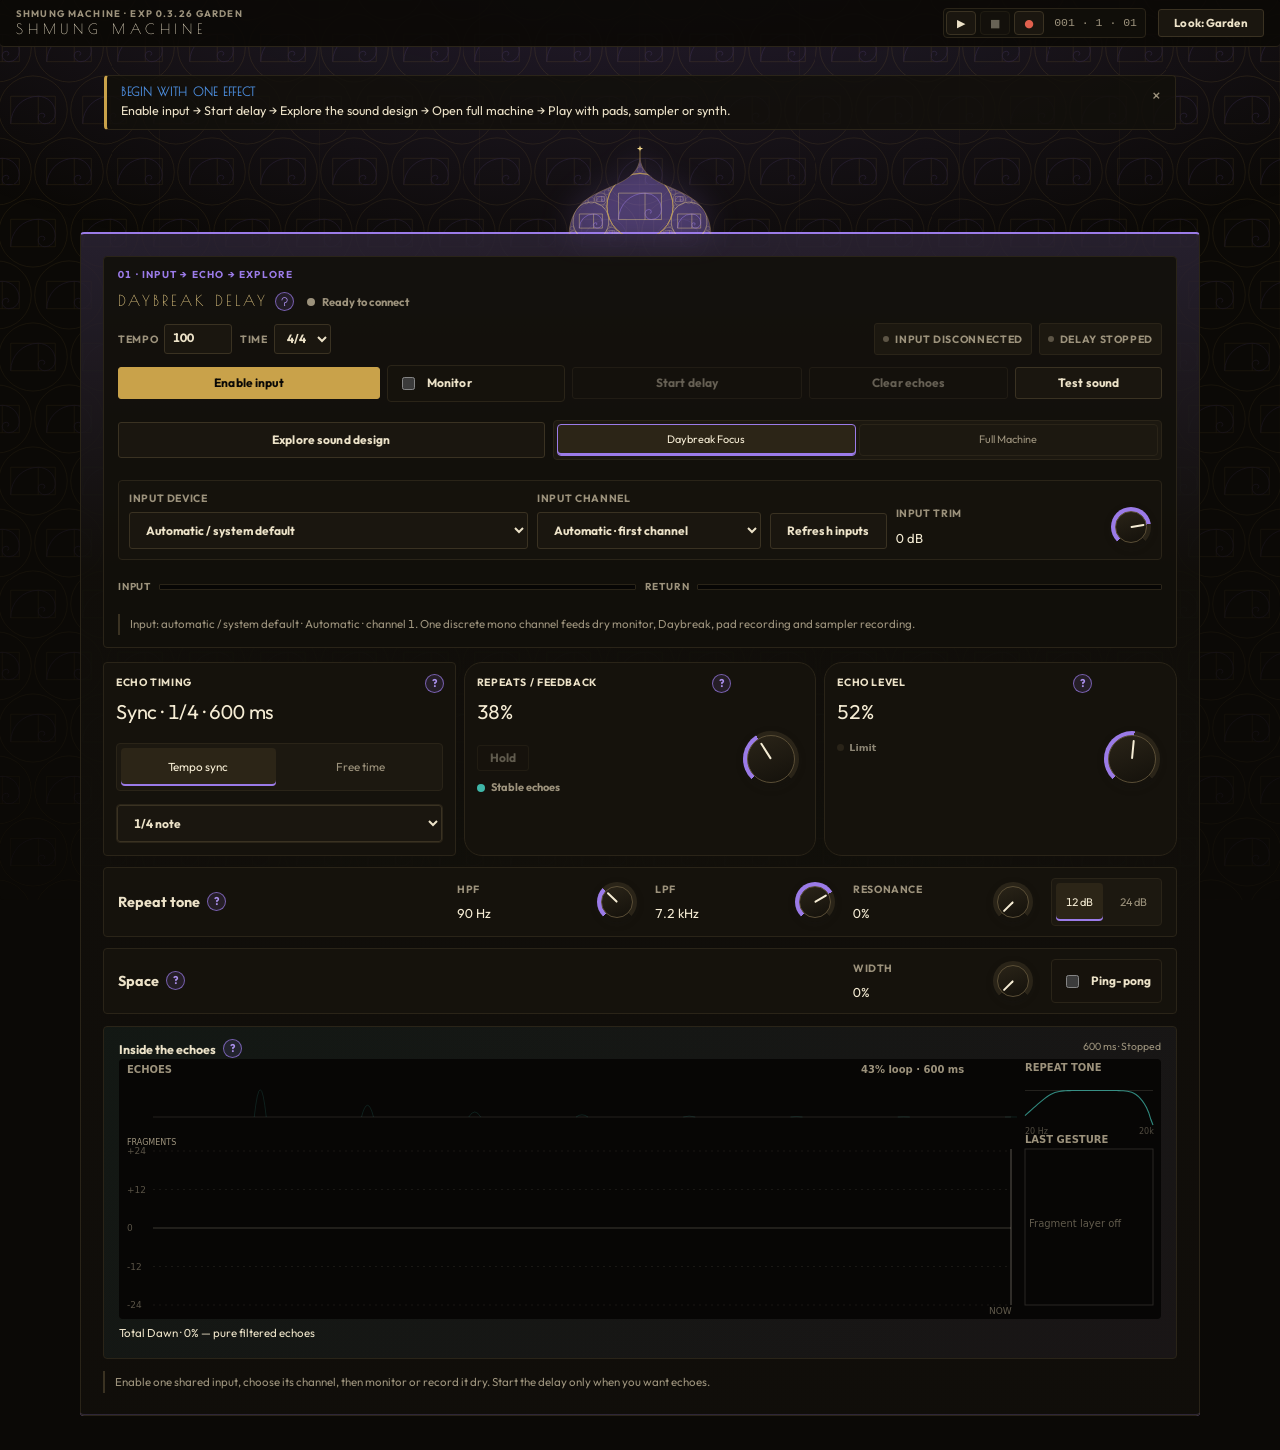
==== commit 2fa25a34: "Preview: EXP 0.3.26 deeper, searchable Guide Sectioned manual in module colours and crowns: Start he" ====
--- a/preview/index.html
+++ b/preview/index.html
@@ -2,6 +2,11 @@
 <html lang="en-AU">
 <head>
 <!--
+EXP 0.3.26 — DEEPER GUIDE (16 Nov 2026)
+The Guide tab becomes a searchable manual in module colours and crowns: Start here, each module control by control, recipes,
+phone and tablet, keys and MIDI, saving and exporting, troubleshooting, and the classroom workflow (Book 1 and 2). Each module
+section has a Take me there button. Also: phones always use the Garden Look and the Look button is hidden on phones.
+
 EXP 0.3.25 — BRIGHTER HELP (16 Nov 2026)
 "?" buttons larger and drawn in each module's colour (24 px with a wider touch area on phones); tips larger, brighter text,
 gold edge.
@@ -2398,7 +2403,7 @@
 @media(max-width:900px){.sampler-program-actions{grid-template-columns:repeat(3,1fr)}.sampler-transfer-row{grid-template-columns:1fr 1fr}.sampler-program-readout{grid-template-columns:1fr 1fr}}
 @media(max-width:560px){.sampler-program-actions,.sampler-transfer-row,.sampler-program-readout{grid-template-columns:1fr}.sampler-wave-shell canvas{height:132px}}
 </style>
-  <title>Shmung Machine — EXP 0.3.25 Garden</title>
+  <title>Shmung Machine — EXP 0.3.26 Garden</title>
 <style>
 /* Reset 1.18.8 — responsive auto-fit Pad workspace.
    Layout-only checkpoint: the complete 4 × 4 bank and essential waveform workbench
@@ -3689,6 +3694,44 @@
 :root:root.phone .pro-help::after{content:"";position:absolute;inset:-10px}
 :root:root .pro-tip{max-width:340px;padding:11px 14px;font-size:13.5px;line-height:1.55;color:#f6eedb;background:#241e14;border:1px solid color-mix(in srgb,var(--gold,#c9a24a) 65%,transparent);border-left:3px solid var(--gold,#c9a24a);border-radius:8px}
 :root:root.phone .pro-tip{max-width:calc(100vw - 24px);font-size:14.5px}
+/* ===== EXP 0.3.26 GUIDE — searchable, sectioned, module colours and crowns ===== */
+.sg-guide{--sgc:#e0b44d}
+.sg-sec[data-mod="daybreak"]{--sgc:#9b7be8;--sgcrown:var(--gc-daybreak)}.sg-sec[data-mod="pads"]{--sgc:#e0604d;--sgcrown:var(--gc-pads)}
+.sg-sec[data-mod="keyboard"]{--sgc:#e46d9c;--sgcrown:var(--gc-keyboard)}.sg-sec[data-mod="synth"]{--sgc:#3fb6a8;--sgcrown:var(--gc-synth)}
+.sg-sec[data-mod="sequencer"]{--sgc:#4d8fe0;--sgcrown:var(--gc-sequencer)}.sg-sec[data-mod="mixer"]{--sgc:#6fbf5a;--sgcrown:var(--gc-mixer)}
+.sg-sec[data-mod="effects"]{--sgc:#ec9640;--sgcrown:var(--gc-effects)}.sg-sec[data-mod="guide"]{--sgc:#e0b44d;--sgcrown:var(--gc-guide)}
+.sg-lead{margin:.4rem 0 0;color:var(--muted);max-width:60ch}
+.sg-search{display:flex;align-items:center;gap:10px;margin:18px 0 10px}
+.sg-search input{flex:1;min-height:46px;padding:0 16px;border-radius:12px;border:1px solid color-mix(in srgb,var(--sgc) 45%,transparent);background:color-mix(in srgb,var(--surface-2,#1b1711) 90%,#000);color:var(--ink);font:inherit;font-size:16px}
+.sg-search input:focus{outline:2px solid var(--sgc);outline-offset:1px}
+.sg-count{font-size:.78rem;color:var(--muted);white-space:nowrap}
+.sg-chips{display:flex;flex-wrap:wrap;gap:6px;margin:0 0 16px}
+.sg-chips a{padding:6px 11px;border-radius:999px;border:1px solid var(--line,rgba(201,162,74,.22));color:var(--ink);text-decoration:none;font-size:.78rem;font-weight:600}
+.sg-chips a:hover,.sg-chips a:focus-visible{border-color:var(--sgc);color:var(--sgc)}
+.sg-none{color:var(--muted);padding:12px 0}
+.sg-sec{border:1px solid var(--line,rgba(201,162,74,.2));border-left:3px solid var(--sgc);border-radius:14px;margin:0 0 10px;background:color-mix(in srgb,var(--surface-1,#15120c) 92%,transparent);scroll-margin-top:80px}
+.sg-sec>summary{list-style:none;display:flex;align-items:center;gap:14px;padding:12px 16px;cursor:pointer;min-height:56px}
+.sg-sec>summary::-webkit-details-marker{display:none}
+.sg-sec>summary::after{content:"+";margin-left:auto;font-size:1.3rem;color:var(--sgc);transition:transform .2s}
+.sg-sec[open]>summary::after{transform:rotate(45deg)}
+.sg-sec>summary b{display:block;font-size:1.02rem;color:var(--ink)}
+.sg-sec>summary small{display:block;font-size:.8rem;color:var(--muted);margin-top:2px}
+.sg-crown{flex:0 0 46px;width:46px;height:38px;background:var(--sgcrown,none) no-repeat 50% 0/46px auto;opacity:.95;position:relative}
+:root:not([data-theme="garden"]) .sg-crown{background:none}
+:root:not([data-theme="garden"]) .sg-crown::before{content:"";position:absolute;left:15px;top:11px;width:16px;height:16px;border-radius:50%;background:var(--sgc)}
+.sg-body{padding:4px 18px 18px 18px;line-height:1.62;color:color-mix(in srgb,var(--ink) 88%,transparent);font-size:.95rem}
+.sg-body h4{margin:18px 0 6px;font-size:.74rem;letter-spacing:.12em;text-transform:uppercase;color:var(--sgc)}
+.sg-body h4 .sg-where{margin-left:8px;letter-spacing:0;text-transform:none;font-weight:500;color:var(--muted)}
+.sg-body ul,.sg-body ol{padding-left:1.25rem;margin:6px 0}
+.sg-body li{margin:0 0 6px}
+.sg-body dl{margin:6px 0;display:grid;grid-template-columns:minmax(120px,170px) 1fr;gap:8px 16px}
+.sg-body dt{font-weight:700;color:var(--ink)}
+.sg-body dd{margin:0}
+.sg-body b{color:var(--ink)}
+.sg-tip,.sg-try{margin:14px 0 0;padding:10px 14px;border-radius:10px;background:color-mix(in srgb,var(--sgc) 10%,transparent);border-left:3px solid var(--sgc)}
+.sg-go{margin-top:16px}
+.sg-body mark{background:color-mix(in srgb,var(--sgc) 45%,transparent);color:inherit;border-radius:3px;padding:0 1px}
+@media(max-width:620px){.sg-chips{flex-wrap:nowrap;overflow-x:auto;margin-inline:-4px;padding:0 4px 6px;scrollbar-width:none;-webkit-overflow-scrolling:touch}.sg-chips::-webkit-scrollbar{display:none}.sg-chips a{flex:0 0 auto}.sg-body dl{grid-template-columns:1fr;gap:2px 0}.sg-body dd{margin:0 0 10px}.sg-body{padding:2px 14px 16px}.sg-sec>summary{padding:10px 12px}}
 </style>
 
 </head>
@@ -3698,7 +3741,7 @@
 
   <header class="topbar">
     <div>
-      <div class="eyebrow">SHMUNG MACHINE · EXP 0.3.25 GARDEN</div>
+      <div class="eyebrow">SHMUNG MACHINE · EXP 0.3.26 GARDEN</div>
       <h1>Shmung Machine</h1>
       <p class="subtitle">Interactive instrument · drum machine · sampler · synth · sequencer · Daybreak</p>
     </div>
@@ -4588,45 +4631,322 @@
     </section>
 
     <section id="tab-guide" class="tab-page">
-      <article class="panel guide-panel">
-        <div class="section-heading">
+      <article class="panel guide-panel sg-guide">
+        <div class="section-heading sg-head">
           <div>
-            <div class="eyebrow">LOCKED WORKFLOW</div>
-            <h2>Start simple, then deepen</h2>
+            <div class="eyebrow">07 · GUIDE</div>
+            <h2>How the Shmung Machine works</h2>
+            <p class="sg-lead">Everything runs in your browser. No login, nothing uploaded: your sounds stay on your device.</p>
           </div>
         </div>
-        <div class="guide-grid">
-          <div>
-            <h3>Book 1 · Compose</h3>
+        <div class="sg-search">
+          <input id="sgSearch" type="search" placeholder="Search: slice, feedback, save…" aria-label="Search the guide" autocomplete="off" />
+          <span id="sgCount" class="sg-count" aria-live="polite"></span>
+        </div>
+        <nav class="sg-chips" aria-label="Guide sections">
+          <a href="#sg-start">Start</a><a href="#sg-daybreak">Daybreak</a><a href="#sg-pads">Pads</a><a href="#sg-keyboard">Sampling keyboard</a><a href="#sg-synth">Synth</a><a href="#sg-sequencer">Sequencer</a><a href="#sg-mixer">Mixer</a><a href="#sg-effects">Effects</a><a href="#sg-recipes">Recipes</a><a href="#sg-phone">Phone</a><a href="#sg-keys">Keys &amp; MIDI</a><a href="#sg-saving">Saving</a><a href="#sg-trouble">Troubleshooting</a><a href="#sg-classroom">Classroom</a>
+        </nav>
+        <p id="sgNone" class="sg-none" hidden>Nothing matches that. Try a shorter word.</p>
+
+        <details class="sg-sec" id="sg-start" data-mod="guide" open>
+          <summary><i class="sg-crown"></i><span><b>Start here</b><small>Your first sound in five steps</small></span></summary>
+          <div class="sg-body">
             <ol>
-              <li>Record environmental, vocal or instrumental sounds onto the pads.</li>
-              <li>Create a four-cell library and map one sample across the keyboard.</li>
-              <li>Build a 16-step pattern or perform the pads freely.</li>
-              <li>Add a contrasting synth layer only when it supports the sound world.</li>
-              <li>Export the raw pattern and retain the project file.</li>
+              <li><b>Wake the sound.</b> Browsers keep audio off until you touch the page, so tap anything once. On an iPhone it plays even with the silent switch on.</li>
+              <li><b>Load a kit.</b> Open <b>Pads</b>, pick a kit (707, 808 or 909-inspired) and tap <b>Load kit to all pads</b>. This replaces whatever is on the 16 pads.</li>
+              <li><b>Play.</b> Tap the pads. A touch screen takes up to four fingers at once.</li>
+              <li><b>Make a beat.</b> Open <b>Sequencer</b>, leave the target on <b>Drum machine</b> and tap steps in the grid. Tap a step again to go soft → medium → hard → off. Press <b>Play</b>.</li>
+              <li><b>Keep it.</b> <b>Project → Save as…</b> keeps a copy on this device; <b>Save project file</b> downloads one you can keep anywhere.</li>
+            </ol>
+            <p class="sg-tip"><b>Two ways in.</b> <b>Daybreak Focus</b> shows only the live delay, for performing with a mic or instrument. <b>Full Machine</b> brings back every module. Both buttons are on the Daybreak page.</p>
+          </div>
+        </details>
+
+        <details class="sg-sec" id="sg-daybreak" data-mod="daybreak">
+          <summary><i class="sg-crown"></i><span><b>Daybreak</b><small>Live-input delay, from clean echo to glitch</small></span></summary>
+          <div class="sg-body">
+            <p>Daybreak repeats whatever comes in through your mic or audio interface. One slider, <b>Character</b>, takes those repeats from a clean echo all the way to controlled chaos.</p>
+            <h4>Getting sound in</h4>
+            <ul>
+              <li><b>Enable input</b> asks to use your microphone or interface. Then choose <b>Input device</b> and <b>Input channel</b>. <b>Refresh inputs</b> finds anything you've just plugged in.</li>
+              <li><b>Input trim</b> sets how hot the input is. 0 dB leaves it unchanged.</li>
+              <li><b>Monitor</b> lets you hear your dry sound. <b>Use headphones.</b> Through speakers, the mic hears the echoes and squeals.</li>
+              <li><b>Start delay</b> turns the echoes on. <b>Clear echoes</b> empties the delay instantly. <b>Test sound</b> plays a built-in sound through Daybreak when you have no input.</li>
+            </ul>
+            <h4>The three core controls</h4>
+            <dl>
+              <dt>Echo timing</dt><dd><b>Tempo sync</b> locks echoes to the beat: 1/16 note up to 1 bar, with triplets and a dotted 1/8. <b>Free time</b> sets them in milliseconds.</dd>
+              <dt>Repeats / feedback</dt><dd>How long the echoes last, from one short slap to a long fading tail. <b>Hold</b> keeps repeating what's already in the delay forever and stops new sound getting in, so you can build a loop and play over it.</dd>
+              <dt>Echo level</dt><dd>How loud the echoes are, added on top of your dry sound. When the <b>Limit</b> light comes on, the safety limiter is catching peaks: turning up further won't make it louder.</dd>
+            </dl>
+            <h4>Sound design <span class="sg-where">tap Explore sound design</span></h4>
+            <dl>
+              <dt>Repeat tone</dt><dd>Each echo goes back through a high-pass (<b>HPF</b>) and low-pass (<b>LPF</b>) filter, so tails get thinner or darker as they fade. <b>Resonance</b> adds a peak at the filter edge; <b>12 dB / 24 dB</b> sets how steep the filter is.</dd>
+              <dt>Space</dt><dd><b>Width</b> spreads echoes left and right. <b>Ping-pong</b> bounces them between the speakers.</dd>
+              <dt>Filter movement</dt><dd>A filter that sweeps by itself: low-, high- or band-pass, moving in time with the tempo, at a free rate, or following how loudly you play (<b>Input envelope</b>). <b>Position</b> puts it before the delay, on the echoes only, or after everything.</dd>
+              <dt>Character</dt><dd>One slider from subtle to extreme. <b>Total Dawn</b> is a pure filtered delay. <b>Dawn</b> adds slight widening and rare fragments. <b>Daybreak</b> brings soft fragmentation around a clear delay. <b>Fracture</b> cuts rhythmically, shifts pitch, reverses and scatters. <b>Rupture</b> brings dense stutters and saturated echoes. <b>Collapse</b> is maximum controlled glitch. <b>Return level</b> sets Daybreak's overall output.</dd>
+              <dt>Transform the echoes</dt><dd>For deep diving. The fragment layer grabs pieces of recent sound and replays them: <b>Fragment size</b>, <b>Activity</b>, <b>Scatter</b>, <b>Pitch variation</b>, <b>Stereo movement</b>, <b>Tape colour</b>, reverse fragments and <b>Freeze recent sound</b>. <b>Rupture detail</b> adds Shred / stutter, Digital crush, Ring modulation and Burst multiplicity. The output limiter stays on throughout.</dd>
+            </dl>
+            <p class="sg-try"><b>Try this.</b> Echo timing <b>Dotted 1/8</b>, Repeats around <b>50%</b>, then sing a phrase while you slowly raise Character to <b>Daybreak</b>.</p>
+            <button class="button sg-go" type="button" data-go="daybreak">Take me to Daybreak</button>
+          </div>
+        </details>
+
+        <details class="sg-sec" id="sg-pads" data-mod="pads">
+          <summary><i class="sg-crown"></i><span><b>Pads</b><small>16 sample pads, editing and slicing</small></span></summary>
+          <div class="sg-body">
+            <h4>Playing and kits</h4>
+            <ul>
+              <li>16 pads in four colour rows. Tap to play. The last pad you tapped is the <b>selected pad</b>; everything below edits that one.</li>
+              <li><b>Optional drum kit:</b> 707-, 808- and 909-inspired kits are generated right in the browser. <b>Load kit to all pads</b> replaces all 16 pads.</li>
+            </ul>
+            <h4>Shape the selected pad</h4>
+            <dl>
+              <dt>Playback mode</dt><dd><b>One-shot</b> plays to the end, however short your tap. <b>Hold</b> plays only while your finger is down. <b>Loop</b> repeats while your finger is down.</dd>
+              <dt>Gain, Pitch, Pan</dt><dd>Volume in dB, tuning in semitones (st), and left–right position.</dd>
+              <dt>Choke</dt><dd>Pads in the same group cut each other off, like a closed hi-hat stopping an open one.</dd>
+              <dt>Reverse</dt><dd>Plays the sound backwards.</dd>
+            </dl>
+            <h4>Getting a sound onto a pad</h4>
+            <ul>
+              <li><b>Load sample</b> opens an audio file. <b>● Capture sample</b> records from the shared input (set it up on the Daybreak page). <b>▶ Play selection</b> plays the edited part; <b>Reset edit</b> undoes your trims.</li>
+            </ul>
+            <h4>Edit waveform</h4>
+            <ul>
+              <li>Drag the labelled handles: <b>Start</b> and <b>End</b> trim the sound, <b>Fade in</b> / <b>Fade out</b> soften the edges, and the curve handle shapes the fade. The sliders underneath do the same thing.</li>
+              <li><b>− / + / Fit</b> zoom in and out; <b>Pan view</b> slides along a long sample.</li>
+              <li><b>Edit</b> lets you move handles. <b>Audition</b> lets you tap anywhere on the waveform to hear it from that point; <b>Stop audition</b> silences it.</li>
+              <li><b>Fade curve</b> (Smooth, Linear, Steep) and <b>Maximum length</b> finish the shape.</li>
+            </ul>
+            <h4>Slice to pads</h4>
+            <dl>
+              <dt>Transient slices</dt><dd>Finds each attack, such as every hit or syllable. <b>Sensitivity</b> sets how easily an attack counts; <b>Minimum spacing</b> stops one hit being cut twice. Tap <b>Detect transients</b>.</dd>
+              <dt>Even slices</dt><dd>Cuts the sound into <b>2, 4, 8 or 16</b> equal parts. Pick the number right under the switch.</dd>
+              <dt>Manual slices</dt><dd>Tap empty space on the waveform to add a marker wherever you like.</dd>
+              <dt>Then assign</dt><dd>Choose <b>Start writing at</b> (the first pad to fill) and <b>Write mode</b> (replace pads, or fill only empty ones). <b>Keep the source pad</b> protects the original. <b>Snap markers to zero crossings</b> avoids clicks. <b>Preview on pads</b> lets you hear first, <b>Assign slices</b> commits, and <b>Undo assignment</b> takes it back.</dd>
+            </dl>
+            <p class="sg-tip"><b>Routing</b> (under each pad): <b>Mute pad</b>, and <b>Daybreak send</b> to feed that pad into the live delay.</p>
+            <button class="button sg-go" type="button" data-go="pads">Take me to Pads</button>
+          </div>
+        </details>
+
+        <details class="sg-sec" id="sg-keyboard" data-mod="keyboard">
+          <summary><i class="sg-crown"></i><span><b>Sampling keyboard</b><small>Play one sample up and down the keys</small></span></summary>
+          <div class="sg-body">
+            <p>A separate sampler with its own sound. It can borrow from the pads or send back to them, but editing one never changes the other.</p>
+            <ul>
+              <li><b>Load sample</b> or <b>● Capture sample</b>; <b>Copy from pad</b> takes a snapshot of any pad; <b>Send to pad</b> puts the sampler's sound on a pad; <b>Clear sampler</b> empties it.</li>
+              <li><b>Slice count</b> + <b>Slice → Pads</b> chops the sampler's sound evenly onto the pads.</li>
+            </ul>
+            <dl>
+              <dt>Root note</dt><dd>The key where the sample plays at its original pitch. Set it to the note you sang or played. <b>Coarse</b> (semitones) and <b>Fine</b> (cents) tune it.</dd>
+              <dt>Play mode</dt><dd><b>One-shot</b> plays to the end; <b>Gate</b> plays while the key is held; <b>Loop</b> repeats while held.</dd>
+              <dt>Voice mode</dt><dd><b>Polyphonic</b> plays chords; <b>Monophonic</b> plays one note at a time; <b>Legato</b> joins notes without restarting. <b>Glide</b> slides between notes over the <b>Glide time</b>.</dd>
+              <dt>Envelope</dt><dd><b>Attack</b>: how long the note takes to fade in. <b>Decay</b>: how long it takes to fall to the <b>Sustain</b> level, which it holds while the key is down. <b>Release</b>: how long it fades after you let go.</dd>
+              <dt>Filter</dt><dd>Low-, high- or band-pass with <b>Cutoff</b> and <b>Resonance</b>. <b>Filter envelope</b> makes the filter open with each note.</dd>
+              <dt>Also</dt><dd><b>Velocity → level</b> (play harder, louder), <b>Level</b>, <b>Start position</b>, <b>Reverse program</b> and <b>Daybreak send</b>.</dd>
+            </dl>
+            <p class="sg-tip"><b>Stylus pads.</b> Drag on the <b>Sampler stylus</b>: left–right bends pitch, up starts the sample earlier, down later. On the <b>Filter stylus</b>, left–right moves the cutoff and up adds resonance.</p>
+            <button class="button sg-go" type="button" data-go="keyboard">Take me to the Sampling keyboard</button>
+          </div>
+        </details>
+
+        <details class="sg-sec" id="sg-synth" data-mod="synth">
+          <summary><i class="sg-crown"></i><span><b>Synth</b><small>A two-oscillator performance synthesiser</small></span></summary>
+          <div class="sg-body">
+            <dl>
+              <dt>Oscillators</dt><dd>Two tone sources: sine (pure), triangle (soft), sawtooth (bright, buzzy) and square (hollow). Oscillator 2 can be off. <b>Octave</b> shifts the whole keyboard.</dd>
+              <dt>Detune</dt><dd>Pulls the two oscillators slightly apart, in cents, for a thicker sound.</dd>
+              <dt>Voice mode and glide</dt><dd>Polyphonic, Monophonic or Legato, as on the Sampling keyboard. <b>Glide behaviour</b> slides only between overlapping notes, or always. <b>Retrigger envelope in legato</b> restarts the envelope on each joined note.</dd>
+              <dt>Envelope</dt><dd>Attack, Decay, Sustain and Release shape each note's volume over time.</dd>
+              <dt>Filter</dt><dd><b>Cutoff</b> sets brightness; <b>Resonance</b> adds a peak; <b>Filter envelope</b> makes each note open up and close.</dd>
+              <dt>LFO</dt><dd>A slow wobble. <b>LFO rate</b> sets the speed and <b>LFO depth</b> the amount of vibrato, in cents.</dd>
+              <dt>Level and Daybreak send</dt><dd>Output volume, and how much goes into the live delay.</dd>
+            </dl>
+            <p class="sg-tip"><b>Performance stylus:</b> left–right is pitch, up is stronger, down is softer. <b>Release all</b> stops any stuck notes.</p>
+            <button class="button sg-go" type="button" data-go="synth">Take me to the Synth</button>
+          </div>
+        </details>
+
+        <details class="sg-sec" id="sg-sequencer" data-mod="sequencer">
+          <summary><i class="sg-crown"></i><span><b>Sequencer</b><small>Patterns for drums, sampler and synth</small></span></summary>
+          <div class="sg-body">
+            <dl>
+              <dt>Transport</dt><dd><b>Play</b> and <b>Stop</b> (also in the top bar), <b>Tempo</b> and <b>Time signature</b> (4/4, 3/4, 5/4, 7/4, 6/8, 7/8). <b>Metronome</b> turns the click on; the <b>•••</b> menu sets its level and whether it ends up in exports.</dd>
+              <dt>Sequence target</dt><dd>Which instrument you're writing for: <b>Drum machine</b>, <b>Sampler</b> or <b>Synth</b>. Each keeps its own pattern.</dd>
+              <dt>Drum steps</dt><dd>Each row is a pad and each column a 1/16 step. Tap a step to cycle <b>off → soft → medium → hard</b>.</dd>
+              <dt>Melodic steps</dt><dd>With Sampler or Synth as the target, rows are notes. Tap a cell to place that note on that step. <b>Melodic octave</b> chooses which octave you see.</dd>
+              <dt>Length and bars</dt><dd><b>Pattern length</b> runs from 1 to 32 bars (stop playback to change it). Tap a bar number to edit it; <b>Follow playhead</b> keeps the view on the bar that's playing. <b>Copy this target's bar to</b> duplicates a bar.</dd>
+              <dt>Swing</dt><dd>Pushes every second 1/16 (or 1/8) note late for a shuffled feel. 50% is straight.</dd>
+              <dt>Live record</dt><dd>While armed and playing, whatever you play on the pads or keys is written into the current target.</dd>
+              <dt>Musical randomise / Clear target</dt><dd>Make a fresh idea for the current target, or wipe it.</dd>
+            </dl>
+            <button class="button sg-go" type="button" data-go="sequencer">Take me to the Sequencer</button>
+          </div>
+        </details>
+
+        <details class="sg-sec" id="sg-mixer" data-mod="mixer">
+          <summary><i class="sg-crown"></i><span><b>Mixer</b><small>Levels, pan, mute, solo and effect sends</small></span></summary>
+          <div class="sg-body">
+            <ul>
+              <li><b>Master</b> is everything you hear. <b>Performance</b> holds the Drum bus (all pads together), Sampler, Synth, <b>Live</b> (your filtered mic monitor) and the <b>Daybreak</b> return. <b>Drums</b> shows all 16 pads as their own channels.</li>
+              <li>Each strip has a <b>fader</b> for level, a <b>pan</b> knob, <b>Mute</b> and <b>Solo</b>.</li>
+              <li><b>Sends</b>: eight knobs feed the shared effects. FLT is Filter, AUTO is Auto Filter, DIST is Distortion, CHOR is Chorus, DLY is Delay, VERB is Reverb, COMP is Compression and DAY is Daybreak.</li>
+              <li>Tap a send to switch <b>Pre</b> / <b>Post</b>. <b>Post-fader</b> sends follow the fader, so pulling the fader down also pulls down the effect. <b>Pre-fader</b> sends ignore it, so you can fade the dry sound out and leave only the effect.</li>
+              <li><b>← →</b> scroll the console; <b>Reset mixer</b> puts everything back; <b>Edit pad</b> jumps to that pad's settings.</li>
+            </ul>
+            <p class="sg-tip"><b>Knobs:</b> drag up to turn up, down to turn down. On a touch screen the page holds still while your finger is on a knob.</p>
+            <button class="button sg-go" type="button" data-go="mixer">Take me to the Mixer</button>
+          </div>
+        </details>
+
+        <details class="sg-sec" id="sg-effects" data-mod="effects">
+          <summary><i class="sg-crown"></i><span><b>Effects</b><small>The shared effects rack</small></span></summary>
+          <div class="sg-body">
+            <p>One rack shared by everything. How much of each sound reaches each effect is set by the sends on the Mixer. <b>Bypass shared effects</b> switches the whole rack off to compare.</p>
+            <dl>
+              <dt>Filter</dt><dd>Low-pass, high-pass, band-pass or notch, with <b>Cutoff</b> and <b>Resonance</b>.</dd>
+              <dt>Auto Filter</dt><dd>A sweeping filter: in time with the tempo or at a free rate, around a <b>Centre</b>, by a <b>Depth</b>, with <b>Resonance</b>, <b>Return</b> level and <b>Direction</b> (alternating, upward or downward).</dd>
+              <dt>Distortion</dt><dd><b>Drive</b> for grit, <b>Mix</b> for how much.</dd>
+              <dt>Chorus</dt><dd><b>Rate</b> and <b>Depth</b> for a wide, shimmering double.</dd>
+              <dt>Delay</dt><dd>A rhythmic echo for the whole machine. Use <b>Sync</b> with a <b>Rhythm</b> from 1/32 to 1 bar (T = triplet, a dot = dotted), or <b>Free</b>, with <b>Feedback</b>.</dd>
+              <dt>Reverb</dt><dd><b>Space</b> sets how long the room rings, in seconds; <b>Mix</b> sets how much.</dd>
+              <dt>Compression</dt><dd>Evens out loud and soft. <b>Threshold</b> is where it starts working, <b>Ratio</b> how hard it squeezes, <b>Output</b> the level after.</dd>
+              <dt>Daybreak</dt><dd>Quick <b>Character</b> and <b>Echo</b> knobs, plus a button to open the full instrument.</dd>
+            </dl>
+            <button class="button sg-go" type="button" data-go="effects">Take me to Effects</button>
+          </div>
+        </details>
+
+        <details class="sg-sec" id="sg-recipes" data-mod="guide">
+          <summary><i class="sg-crown"></i><span><b>Recipes</b><small>Step-by-step ideas to try</small></span></summary>
+          <div class="sg-body">
+            <h4>Chop your voice into 16 pads</h4>
+            <ol>
+              <li>Daybreak page: <b>Enable input</b> (headphones on).</li>
+              <li>Pads: select an empty pad, tap <b>● Capture sample</b>, say or sing a phrase, tap again to stop.</li>
+              <li>Under <b>Edit waveform</b>, trim the start and end, then tap <b>Even slices</b> → <b>16</b> (or <b>Transient slices</b> → <b>Detect transients</b> to cut on each syllable).</li>
+              <li>Tap <b>Assign ↓</b>, set <b>Start writing at</b> to Pad 01, then <b>Preview on pads</b> and <b>Assign slices</b>.</li>
+              <li>Play the pads, or sequence them on the Sequencer.</li>
+            </ol>
+            <h4>A beat in five minutes</h4>
+            <ol>
+              <li>Pads: load the <b>808-inspired</b> kit.</li>
+              <li>Sequencer: kick on steps 1, 5, 9 and 13; snare on 5 and 13; closed hat on every second step.</li>
+              <li>Tap some hats twice to make them softer. Add <b>Swing</b> around 58%.</li>
+              <li>Mixer: give the snare a little <b>VERB</b> send.</li>
+            </ol>
+            <h4>A Daybreak ambient wash</h4>
+            <ol>
+              <li>Headphones on. <b>Enable input</b>, <b>Monitor</b> on, <b>Start delay</b>.</li>
+              <li>Echo timing <b>1/2 note</b>, Repeats around <b>70%</b>.</li>
+              <li>Explore sound design: bring <b>LPF</b> down to about 3 kHz, <b>Width</b> to about 60%, <b>Ping-pong</b> on.</li>
+              <li>Raise <b>Character</b> into Dawn or Daybreak. Press <b>Hold</b> to freeze the cloud and play over it.</li>
+            </ol>
+            <h4>Turn a sample into an instrument</h4>
+            <ol>
+              <li>Sampling keyboard: <b>Copy from pad</b> (choose the pad).</li>
+              <li>Set <b>Root note</b> to the note the sound is pitched at.</li>
+              <li>Shape it with <b>Attack</b> and <b>Release</b>, then play the keys (or turn on <b>Computer keyboard</b>).</li>
+            </ol>
+            <h4>Record what you play</h4>
+            <ol>
+              <li>Tap <b>●</b> in the top bar. Everything you hear is recorded.</li>
+              <li>Tap it again to stop. A WAV file downloads.</li>
+              <li>To render only the sequencer pattern, use <b>Project → Export pattern WAV</b> and choose an <b>Export length</b>.</li>
             </ol>
           </div>
-          <div>
-            <h3>Book 2 · Transform</h3>
-            <ol>
-              <li>Reload the same project.</li>
-              <li>Shape the spectrum with filters.</li>
-              <li>Create space and dialogue with delay and reverb.</li>
-              <li>Use chorus, distortion and compression deliberately.</li>
-              <li>Perform over the project in Daybreak mode and export the refined version.</li>
-            </ol>
+        </details>
+
+        <details class="sg-sec" id="sg-phone" data-mod="guide">
+          <summary><i class="sg-crown"></i><span><b>On a phone or tablet</b><small>Touch, sound and the home screen</small></span></summary>
+          <div class="sg-body">
+            <ul>
+              <li>The modules live in the <b>crown bar</b> along the bottom, or down the left side when you turn the phone sideways. The slim bar at the top holds <b>Play</b>, <b>Stop</b>, <b>Record</b>, <b>MIDI</b> and <b>Project</b>.</li>
+              <li><b>Knobs:</b> drag up or down. The page stays still while your finger is on one, so you can turn it without scrolling away.</li>
+              <li><b>Sound:</b> tap the page once to wake it. iPhone plays with the silent switch on. Bluetooth headphones add a small delay; wired is tighter.</li>
+              <li><b>Mic:</b> allow microphone access when asked, and use headphones with Daybreak to avoid feedback.</li>
+              <li><b>Home screen:</b> in Safari, tap Share → <b>Add to Home Screen</b>. It then opens full-screen like an app.</li>
+              <li>Phones always use the Garden look. Other looks are available on a computer.</li>
+              <li>Web MIDI doesn't work in Safari on iPhone or iPad. Use a computer with Chrome or Edge for MIDI controllers.</li>
+            </ul>
           </div>
-        </div>
-        <div class="guide-grid compact-guide">
-          <div class="callout"><strong>Keyboard controls:</strong> Z–, and Q–I play two chromatic octaves. Space starts or stops the global transport when focus is not inside a text field.</div>
-          <div class="callout"><strong>Project safety:</strong> download a project file at the end of each lesson. Browser local storage should be treated as a convenience, not the only copy.</div>
-        </div>
+        </details>
+
+        <details class="sg-sec" id="sg-keys" data-mod="guide">
+          <summary><i class="sg-crown"></i><span><b>Keys &amp; MIDI</b><small>Computer keyboard, shortcuts and controllers</small></span></summary>
+          <div class="sg-body">
+            <ul>
+              <li><b>Computer keyboard:</b> switch it on beside the Sampling keyboard or Synth keys. <b>Z</b> to <b>,</b> and <b>Q</b> to <b>I</b> play two chromatic octaves.</li>
+              <li><b>Space</b> starts and stops the transport (not while you're typing in a box).</li>
+              <li><b>MIDI:</b> open <b>MIDI</b> → <b>Enable MIDI</b> and plug in a controller. Choose what it plays under <b>Project → MIDI target</b>: Drum pads, Sampler or Synth.</li>
+              <li><b>Undo / Redo</b> are in the MIDI menu.</li>
+            </ul>
+          </div>
+        </details>
+
+        <details class="sg-sec" id="sg-saving" data-mod="guide">
+          <summary><i class="sg-crown"></i><span><b>Saving &amp; exporting</b><small>Keep your work safe</small></span></summary>
+          <div class="sg-body">
+            <ul>
+              <li><b>Saves on this device</b> (Project menu): <b>Save as…</b>, <b>Open</b>, <b>Delete</b>. Autosave runs every 30 seconds.</li>
+              <li><b>Save locally / Load local</b>: a quick single slot on this device.</li>
+              <li><b>Save project file</b> downloads your project to keep anywhere; <b>Load project file</b> opens one again.</li>
+              <li><b>Export pattern WAV</b> renders the sequencer pattern to audio. <b>Export length</b> chooses how many bars. The metronome is only included if you tick that in the Sequencer's ••• menu.</li>
+              <li><b>● Record</b> in the top bar captures everything you hear as a WAV.</li>
+            </ul>
+            <p class="sg-tip"><b>Keep a project file.</b> Browser storage can be cleared by the browser or by clearing history, so download a project file at the end of each session.</p>
+          </div>
+        </details>
+
+        <details class="sg-sec" id="sg-trouble" data-mod="guide">
+          <summary><i class="sg-crown"></i><span><b>Troubleshooting</b><small>When something isn't right</small></span></summary>
+          <div class="sg-body">
+            <dl>
+              <dt>No sound</dt><dd>Tap the page once, check the device volume, and check the <b>Master</b> fader and Mute on the Mixer. On an iPhone, if it's still silent, reload the page.</dd>
+              <dt>Squealing feedback</dt><dd>Put headphones on, switch <b>Monitor</b> off, lower <b>Repeats</b> or <b>Echo level</b>, then <b>Clear echoes</b>.</dd>
+              <dt>Input won't connect</dt><dd>Allow the microphone when the browser asks. If you said no, allow it again in the browser's site settings, then tap <b>Refresh inputs</b>.</dd>
+              <dt>It feels late</dt><dd>Bluetooth adds delay; wired headphones or an interface are tighter. <b>Latency details</b> on the Pads page shows a live measurement.</dd>
+              <dt>Stuck notes or echoes</dt><dd><b>Release all</b> on the Synth, <b>Clear echoes</b> on Daybreak, <b>Stop</b> in the top bar.</dd>
+              <dt>Lost work</dt><dd>Open <b>Project → Saves on this device</b>; the autosave is listed there.</dd>
+            </dl>
+          </div>
+        </details>
+
+        <details class="sg-sec" id="sg-classroom" data-mod="guide">
+          <summary><i class="sg-crown"></i><span><b>Classroom workflow</b><small>Start simple, then deepen</small></span></summary>
+          <div class="sg-body">
+            <div class="guide-grid">
+              <div>
+                <h3>Book 1 · Compose</h3>
+                <ol>
+                  <li>Record environmental, vocal or instrumental sounds onto the pads.</li>
+                  <li>Create a four-cell library and map one sample across the keyboard.</li>
+                  <li>Build a 16-step pattern or perform the pads freely.</li>
+                  <li>Add a contrasting synth layer only when it supports the sound world.</li>
+                  <li>Export the raw pattern and retain the project file.</li>
+                </ol>
+              </div>
+              <div>
+                <h3>Book 2 · Transform</h3>
+                <ol>
+                  <li>Reload the same project.</li>
+                  <li>Shape the spectrum with filters.</li>
+                  <li>Create space and dialogue with delay and reverb.</li>
+                  <li>Use chorus, distortion and compression deliberately.</li>
+                  <li>Perform over the project in Daybreak mode and export the refined version.</li>
+                </ol>
+              </div>
+            </div>
+            <p class="sg-tip"><b>Project safety:</b> download a project file at the end of each lesson. Browser storage is a convenience, not the only copy.</p>
+          </div>
+        </details>
       </article>
     </section>
   </main>
 
   <footer>
-    <span>Shmung Machine · EXP 0.3.25 Garden</span>
+    <span>Shmung Machine · EXP 0.3.26 Garden</span>
     <span>No login · no cloud upload · audio remains on the device</span>
   </footer>
 
@@ -9454,5 +9774,24 @@
   sync();
 })();
 </script>
+<script>
+/* EXP 0.3.26 Guide: search, chips, Take me there */
+(()=>{const root=document.getElementById('tab-guide');if(!root)return;const q=document.getElementById('sgSearch'),count=document.getElementById('sgCount'),none=document.getElementById('sgNone');
+  const secs=[...root.querySelectorAll('.sg-sec')];const bodies=secs.map(s=>s.querySelector('.sg-body'));const originals=bodies.map(b=>b.innerHTML);let wasOpen=secs.map(s=>s.open);
+  const esc=t=>t.replace(/[.*+?^${}()|[\]\\]/g,'\\$&');
+  function mark(el,re){const w=document.createTreeWalker(el,NodeFilter.SHOW_TEXT);const hits=[];let n;while((n=w.nextNode()))if(re.test(n.nodeValue))hits.push(n);re.lastIndex=0;
+    hits.forEach(t=>{const f=document.createDocumentFragment();let last=0;t.nodeValue.replace(re,(m,o)=>{f.append(t.nodeValue.slice(last,o));const k=document.createElement('mark');k.textContent=m;f.append(k);last=o+m.length;});f.append(t.nodeValue.slice(last));t.replaceWith(f);});}
+  function run(){const term=q.value.trim();bodies.forEach((b,i)=>{b.innerHTML=originals[i];});bindGo();
+    if(!term){secs.forEach((s,i)=>{s.hidden=false;s.open=wasOpen[i];});count.textContent='';none.hidden=true;return;}
+    const words=term.toLowerCase().split(/\s+/).filter(Boolean);let shown=0;
+    secs.forEach((s,i)=>{const text=s.textContent.toLowerCase();const hit=words.every(w=>text.includes(w));s.hidden=!hit;s.open=hit;if(hit){shown++;mark(bodies[i],new RegExp('('+words.map(esc).join('|')+')','gi'));}});
+    count.textContent=shown?shown+(shown===1?' section':' sections'):'';none.hidden=shown>0;}
+  q.addEventListener('focus',()=>{if(!q.value)wasOpen=secs.map(s=>s.open);});
+  q.addEventListener('input',run);
+  function bindGo(){root.querySelectorAll('.sg-go').forEach(b=>{if(b.dataset.bound)return;b.dataset.bound='1';b.addEventListener('click',()=>{document.querySelector('.tab[data-tab="'+b.dataset.go+'"]')?.click();scrollTo({top:0,behavior:'smooth'});});});}
+  bindGo();
+  root.querySelectorAll('.sg-chips a').forEach(a=>a.addEventListener('click',e=>{e.preventDefault();const t=document.querySelector(a.getAttribute('href'));if(!t)return;if(q.value){q.value='';run();}t.open=true;t.scrollIntoView({behavior:'smooth',block:'start'});}));
+})();
+</script>
 </body>
 </html>
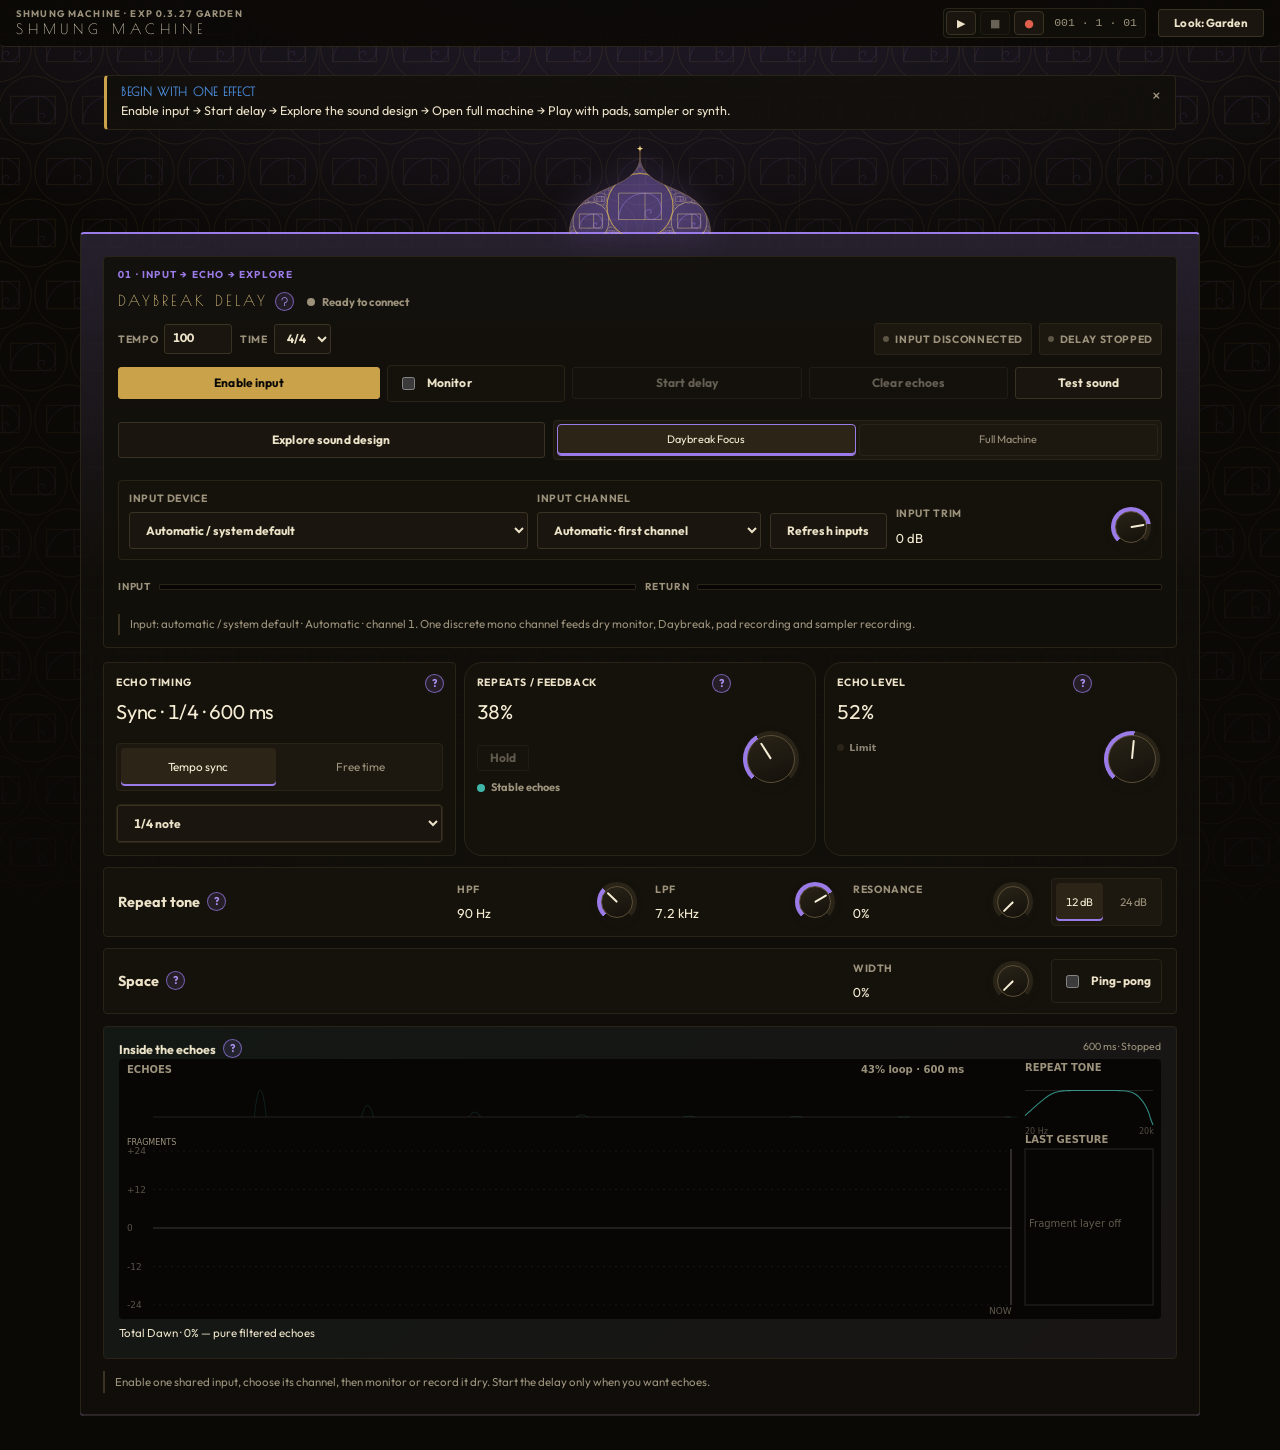
==== commit dfa617a2: "Preview: EXP 0.3.27 header spans wide and external screens Top bar and crown tabs were a fixed 1380 " ====
--- a/preview/index.html
+++ b/preview/index.html
@@ -2,6 +2,10 @@
 <html lang="en-AU">
 <head>
 <!--
+EXP 0.3.27 — WIDE SCREENS (16 Nov 2026)
+On external and wide screens the top bar and crown tabs were a fixed 1380 px pinned to the left while the page centred.
+They now span the full width with their contents aligned to the centred page.
+
 EXP 0.3.26 — DEEPER GUIDE (16 Nov 2026)
 The Guide tab becomes a searchable manual in module colours and crowns: Start here, each module control by control, recipes,
 phone and tablet, keys and MIDI, saving and exporting, troubleshooting, and the classroom workflow (Book 1 and 2). Each module
@@ -2403,7 +2407,7 @@
 @media(max-width:900px){.sampler-program-actions{grid-template-columns:repeat(3,1fr)}.sampler-transfer-row{grid-template-columns:1fr 1fr}.sampler-program-readout{grid-template-columns:1fr 1fr}}
 @media(max-width:560px){.sampler-program-actions,.sampler-transfer-row,.sampler-program-readout{grid-template-columns:1fr}.sampler-wave-shell canvas{height:132px}}
 </style>
-  <title>Shmung Machine — EXP 0.3.26 Garden</title>
+  <title>Shmung Machine — EXP 0.3.27 Garden</title>
 <style>
 /* Reset 1.18.8 — responsive auto-fit Pad workspace.
    Layout-only checkpoint: the complete 4 × 4 bank and essential waveform workbench
@@ -3732,6 +3736,10 @@
 .sg-go{margin-top:16px}
 .sg-body mark{background:color-mix(in srgb,var(--sgc) 45%,transparent);color:inherit;border-radius:3px;padding:0 1px}
 @media(max-width:620px){.sg-chips{flex-wrap:nowrap;overflow-x:auto;margin-inline:-4px;padding:0 4px 6px;scrollbar-width:none;-webkit-overflow-scrolling:touch}.sg-chips::-webkit-scrollbar{display:none}.sg-chips a{flex:0 0 auto}.sg-body dl{grid-template-columns:1fr;gap:2px 0}.sg-body dd{margin:0 0 10px}.sg-body{padding:2px 14px 16px}.sg-sec>summary{padding:10px 12px}}
+/* EXP 0.3.27: wide and external screens — top bar and crown tabs run edge to edge, contents lined up with the centred page */
+:root:root:not(.phone) body:not(.daybreak-focus-mode) .topbar,:root:root:not(.phone) body:not(.daybreak-focus-mode) nav.tabs{
+  width:auto!important;max-width:none!important;margin-left:0!important;margin-right:0!important;left:0!important;right:0!important;box-sizing:border-box!important;
+  padding-left:max(18px,calc((100% - 1380px) / 2 + 18px))!important;padding-right:max(18px,calc((100% - 1380px) / 2 + 18px))!important}
 </style>
 
 </head>
@@ -3741,7 +3749,7 @@
 
   <header class="topbar">
     <div>
-      <div class="eyebrow">SHMUNG MACHINE · EXP 0.3.26 GARDEN</div>
+      <div class="eyebrow">SHMUNG MACHINE · EXP 0.3.27 GARDEN</div>
       <h1>Shmung Machine</h1>
       <p class="subtitle">Interactive instrument · drum machine · sampler · synth · sequencer · Daybreak</p>
     </div>
@@ -4946,7 +4954,7 @@
   </main>
 
   <footer>
-    <span>Shmung Machine · EXP 0.3.26 Garden</span>
+    <span>Shmung Machine · EXP 0.3.27 Garden</span>
     <span>No login · no cloud upload · audio remains on the device</span>
   </footer>
 
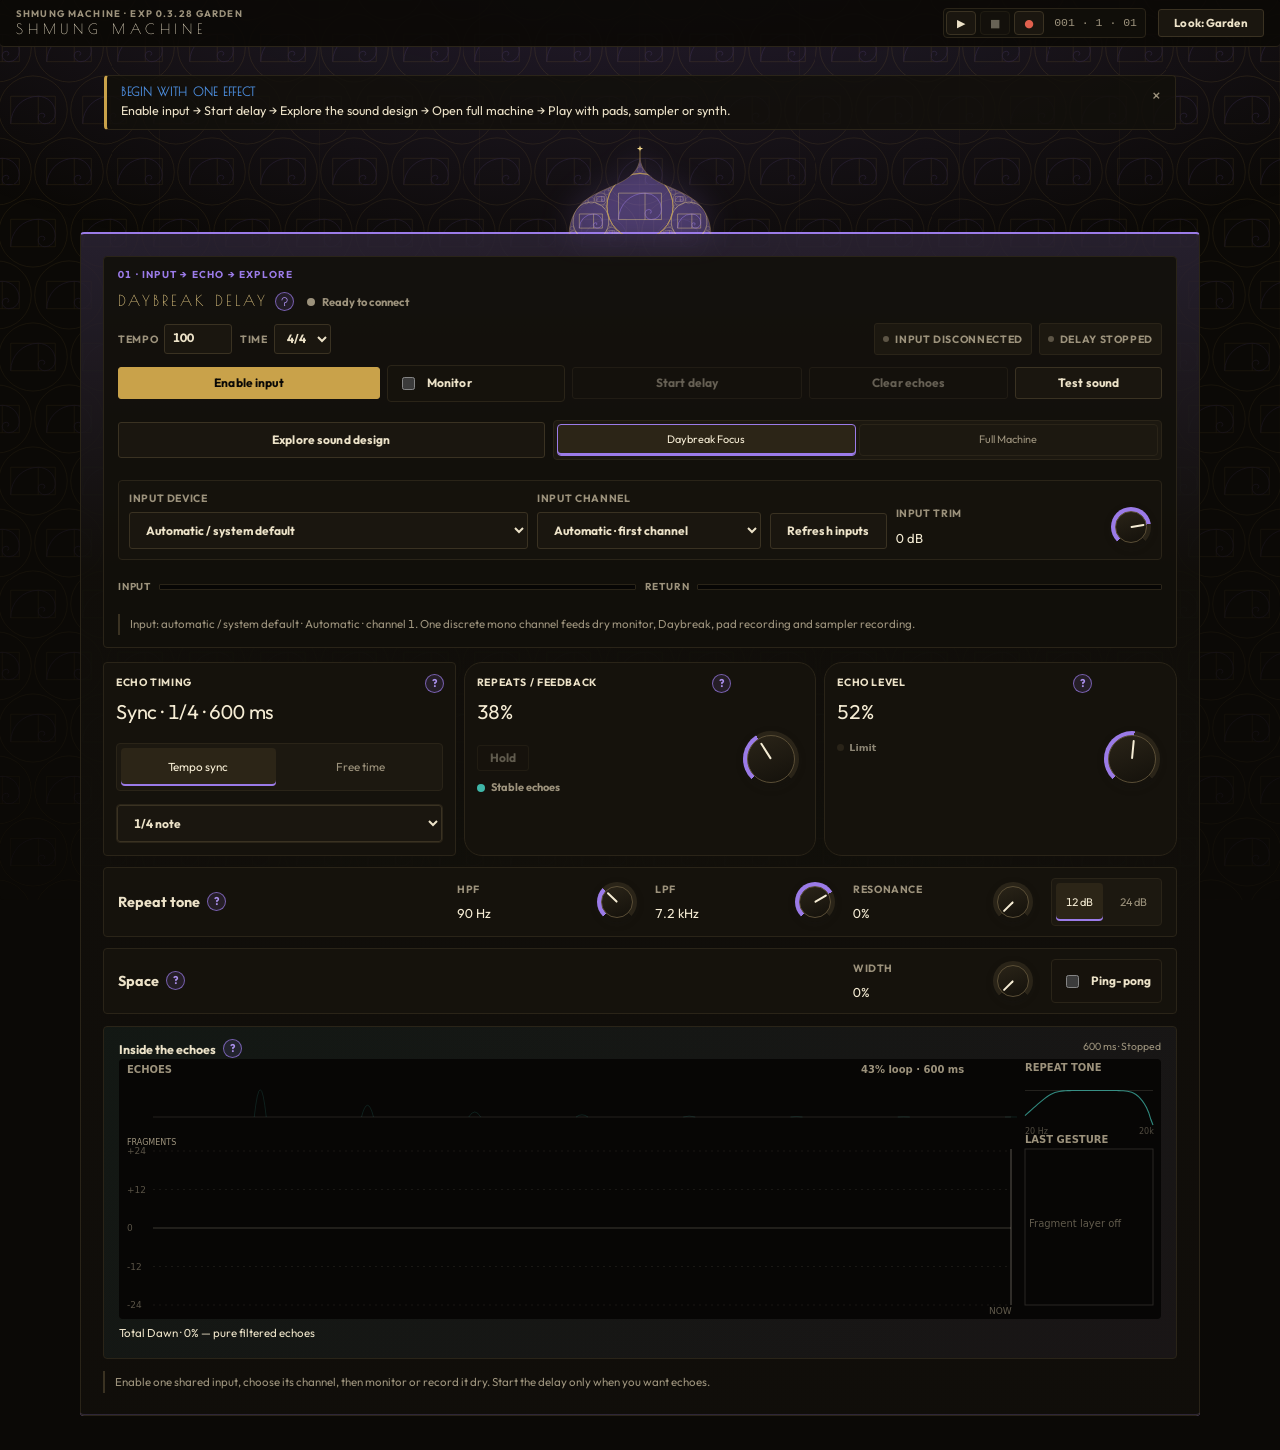
==== commit cb74bb81: "Preview: EXP 0.3.28 phone mixer Narrow upright strips (about four to a screen) with vertical faders " ====
--- a/preview/index.html
+++ b/preview/index.html
@@ -2,6 +2,11 @@
 <html lang="en-AU">
 <head>
 <!--
+EXP 0.3.28 — PHONE MIXER (16 Nov 2026)
+On phones the mixer uses narrow upright strips (about four to a screen) with vertical faders and the eight sends as a 2×4
+knob grid; heading compacted and the overview map reduced to one row of Master / Performance / Drums jump buttons. Mixer
+faders now hold the page still while touched, like the knobs (all screens).
+
 EXP 0.3.27 — WIDE SCREENS (16 Nov 2026)
 On external and wide screens the top bar and crown tabs were a fixed 1380 px pinned to the left while the page centred.
 They now span the full width with their contents aligned to the centred page.
@@ -2407,7 +2412,7 @@
 @media(max-width:900px){.sampler-program-actions{grid-template-columns:repeat(3,1fr)}.sampler-transfer-row{grid-template-columns:1fr 1fr}.sampler-program-readout{grid-template-columns:1fr 1fr}}
 @media(max-width:560px){.sampler-program-actions,.sampler-transfer-row,.sampler-program-readout{grid-template-columns:1fr}.sampler-wave-shell canvas{height:132px}}
 </style>
-  <title>Shmung Machine — EXP 0.3.27 Garden</title>
+  <title>Shmung Machine — EXP 0.3.28 Garden</title>
 <style>
 /* Reset 1.18.8 — responsive auto-fit Pad workspace.
    Layout-only checkpoint: the complete 4 × 4 bank and essential waveform workbench
@@ -3740,6 +3745,48 @@
 :root:root:not(.phone) body:not(.daybreak-focus-mode) .topbar,:root:root:not(.phone) body:not(.daybreak-focus-mode) nav.tabs{
   width:auto!important;max-width:none!important;margin-left:0!important;margin-right:0!important;left:0!important;right:0!important;box-sizing:border-box!important;
   padding-left:max(18px,calc((100% - 1380px) / 2 + 18px))!important;padding-right:max(18px,calc((100% - 1380px) / 2 + 18px))!important}
+/* ===== EXP 0.3.28 PHONE MIXER — narrow upright strips, about four to a screen ===== */
+:root:root .mixer-strip .mixer-fader{touch-action:none!important}
+:root:root.phone #tab-mixer .mixer-console-panel{padding:12px 10px!important}
+:root:root.phone #tab-mixer .mixer-console-summary{flex-wrap:nowrap!important;align-items:center!important;margin-bottom:8px!important;gap:8px!important}
+:root:root.phone #tab-mixer .mixer-note .eyebrow{display:none}
+:root:root.phone #tab-mixer .mixer-note h2{font-size:1rem!important;margin:0!important;white-space:nowrap}
+:root:root.phone #tab-mixer .mixer-console-actions{display:flex!important;flex-wrap:nowrap!important;gap:5px!important;margin-left:auto}
+:root:root.phone #tab-mixer .mixer-console-actions .button{min-width:40px!important;width:auto!important;height:36px!important;min-height:36px!important;padding:0 10px!important;font-size:.78rem!important}
+:root:root.phone #tab-mixer .mixer-console-map{display:flex!important;gap:6px!important;margin:0 0 8px!important}
+:root:root.phone #tab-mixer .mixer-map-segment{flex:1 1 0!important;min-height:38px!important;height:38px!important;padding:0 6px!important;display:flex!important;align-items:center;justify-content:center;border-radius:10px!important}
+:root:root.phone #tab-mixer .mixer-map-segment span{display:none!important}
+:root:root.phone #tab-mixer .mixer-map-segment strong{font-size:.8rem!important;margin:0!important}
+:root:root.phone #tab-mixer .mixer-map-status{display:none!important}
+:root:root.phone #tab-mixer .mixer-console-viewport{scroll-snap-type:x proximity;overscroll-behavior-x:contain}
+:root:root.phone #tab-mixer .mixer-console{gap:6px!important;padding:2px 0!important}
+:root:root.phone #tab-mixer .mixer-group-marker{flex:0 0 22px!important;width:22px!important;min-width:22px!important}
+:root:root.phone #tab-mixer .mixer-strip{display:flex!important;flex-direction:column!important;align-items:stretch!important;flex:0 0 84px!important;width:84px!important;min-width:84px!important;max-width:84px!important;
+  min-height:0!important;padding:8px 6px!important;gap:6px!important;grid-template-columns:none!important;scroll-snap-align:start}
+:root:root.phone #tab-mixer .mixer-strip>*{grid-column:auto!important;width:auto!important;max-width:100%!important;min-width:0!important;margin:0!important}
+:root:root.phone #tab-mixer .mixer-channel-head{display:block!important;min-height:30px}
+:root:root.phone #tab-mixer .mixer-channel-head b{display:block;font-size:.72rem!important;line-height:1.15;white-space:nowrap;overflow:hidden;text-overflow:ellipsis}
+:root:root.phone #tab-mixer .mixer-channel-head small{display:block;font-size:.55rem!important;line-height:1.2;white-space:nowrap;overflow:hidden;text-overflow:ellipsis;opacity:.75}
+:root:root.phone #tab-mixer .mixer-channel-colour{display:none!important}
+:root:root.phone #tab-mixer .mixer-pan-control{display:grid!important;justify-items:center;gap:2px!important}
+:root:root.phone #tab-mixer .mixer-pan-control>span{font-size:.55rem!important}
+:root:root.phone #tab-mixer .mixer-level-core{display:grid!important;grid-template-columns:1fr 8px!important;gap:4px!important;height:170px!important}
+:root:root.phone #tab-mixer .mixer-fader-wrap{height:170px!important;display:flex;justify-content:center}
+:root:root.phone #tab-mixer .mixer-fader{writing-mode:vertical-lr!important;direction:rtl!important;width:36px!important;height:166px!important}
+:root:root.phone #tab-mixer .mixer-meter{height:166px!important;width:8px!important}
+:root:root.phone #tab-mixer .mixer-readout{text-align:center;font-size:.66rem!important}
+:root:root.phone #tab-mixer .mixer-buttons{display:grid!important;grid-template-columns:1fr 1fr!important;gap:4px!important}
+:root:root.phone #tab-mixer .mixer-mini{min-height:34px!important;height:34px!important;padding:0!important;font-size:.6rem!important;min-width:0!important}
+:root:root.phone #tab-mixer .mixer-send-grid{display:grid!important;grid-template-columns:1fr 1fr!important;gap:6px 4px!important;justify-items:center}
+:root:root.phone #tab-mixer .mixer-send-cell{display:grid!important;justify-items:center;gap:1px}
+:root:root.phone #tab-mixer .mixer-send-cell output{display:none!important}
+:root:root.phone #tab-mixer .mixer-send-label{font-size:.5rem!important;padding:1px 3px!important;min-height:0!important}
+:root:root.phone #tab-mixer .mixer-rotary{width:32px!important;height:32px!important}
+:root:root.phone #tab-mixer .mixer-edit-pad{min-height:32px!important;height:32px!important;font-size:.6rem!important;padding:0 4px!important}
+:root:root.phone #tab-mixer .mixer-clip-dot{top:6px!important;right:6px!important}
+:root:root.phone.landscape #tab-mixer .mixer-console-map{display:none!important}
+:root:root.phone.landscape #tab-mixer .mixer-level-core,:root:root.phone.landscape #tab-mixer .mixer-fader-wrap{height:140px!important}
+:root:root.phone.landscape #tab-mixer .mixer-fader,:root:root.phone.landscape #tab-mixer .mixer-meter{height:136px!important}
 </style>
 
 </head>
@@ -3749,7 +3796,7 @@
 
   <header class="topbar">
     <div>
-      <div class="eyebrow">SHMUNG MACHINE · EXP 0.3.27 GARDEN</div>
+      <div class="eyebrow">SHMUNG MACHINE · EXP 0.3.28 GARDEN</div>
       <h1>Shmung Machine</h1>
       <p class="subtitle">Interactive instrument · drum machine · sampler · synth · sequencer · Daybreak</p>
     </div>
@@ -4954,7 +5001,7 @@
   </main>
 
   <footer>
-    <span>Shmung Machine · EXP 0.3.27 Garden</span>
+    <span>Shmung Machine · EXP 0.3.28 Garden</span>
     <span>No login · no cloud upload · audio remains on the device</span>
   </footer>
 
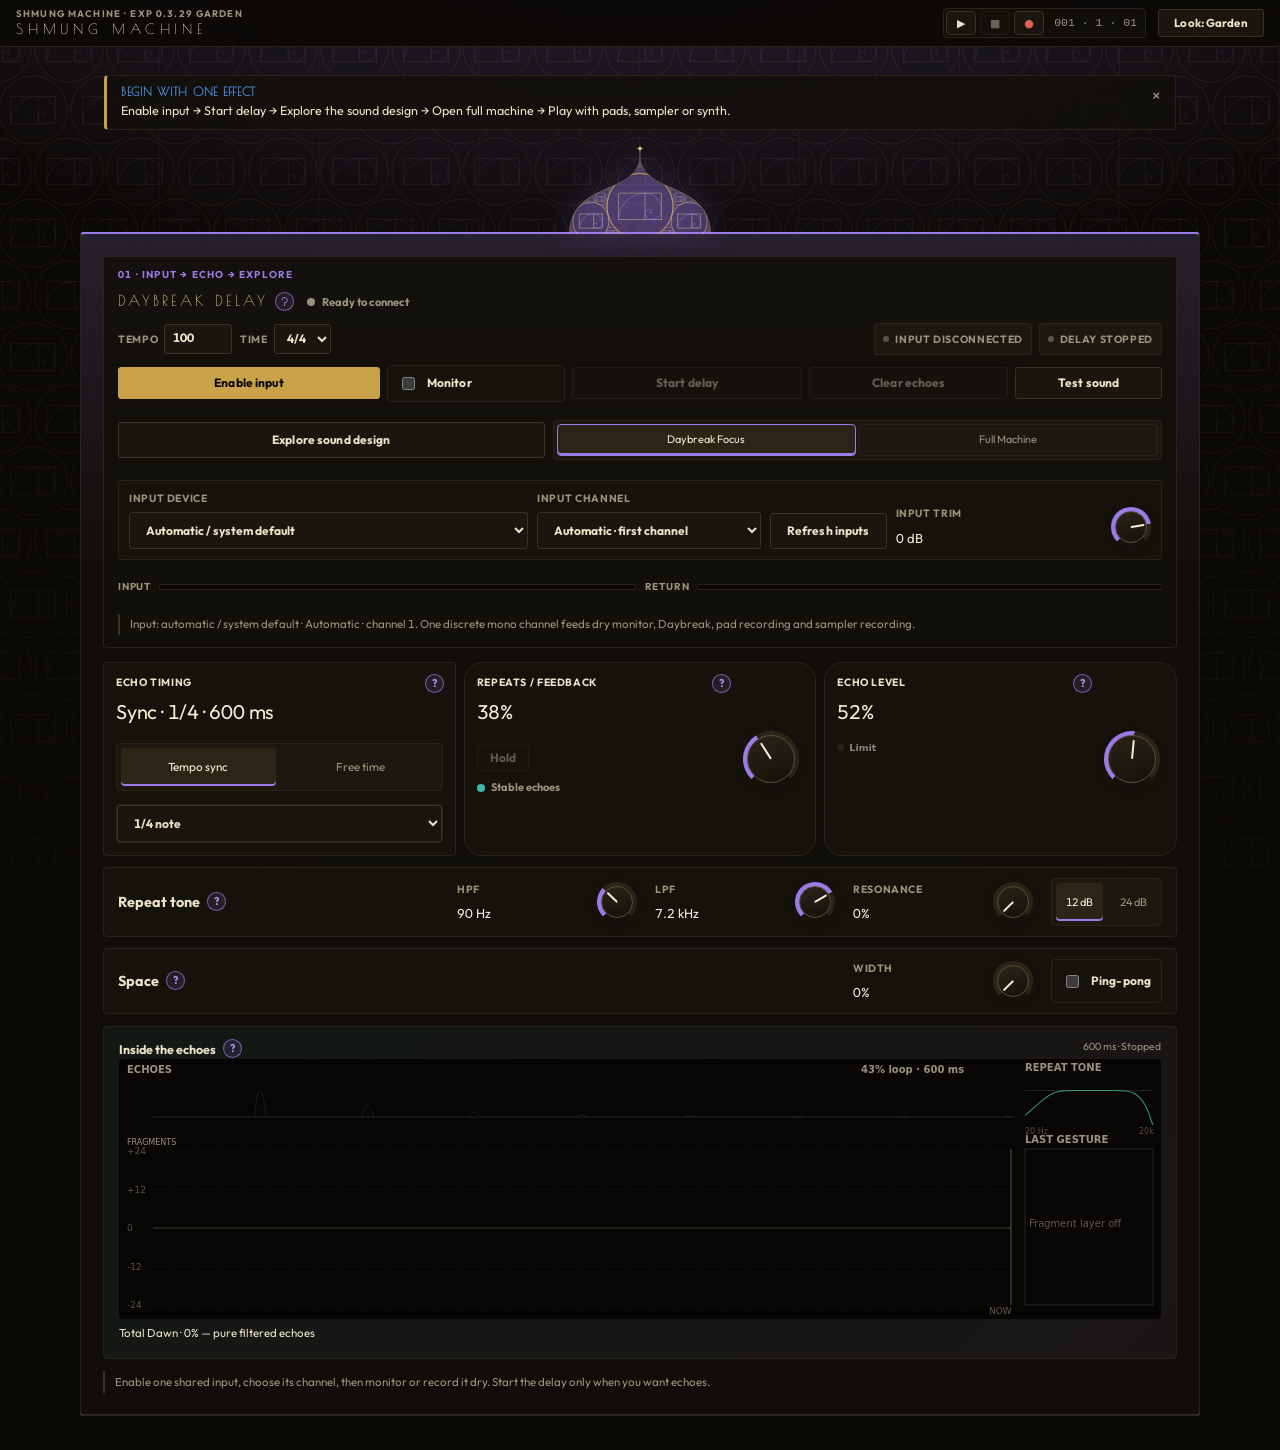
==== commit ad2e65e1: "Preview: EXP 0.3.29 touch wording and double-tap Help text says tap/double-tap; two quick taps on kn" ====
--- a/preview/index.html
+++ b/preview/index.html
@@ -2,6 +2,10 @@
 <html lang="en-AU">
 <head>
 <!--
+EXP 0.3.29 — TOUCH WORDING + DOUBLE-TAP (16 Nov 2026)
+Help text says tap / double-tap instead of click / double-click. Two quick taps on a knob or the waveform now act as a
+double-click on touch screens (reset a knob, remove a slice marker, reset a fade curve). Guide updated to match.
+
 EXP 0.3.28 — PHONE MIXER (16 Nov 2026)
 On phones the mixer uses narrow upright strips (about four to a screen) with vertical faders and the eight sends as a 2×4
 knob grid; heading compacted and the overview map reduced to one row of Master / Performance / Drums jump buttons. Mixer
@@ -2412,7 +2416,7 @@
 @media(max-width:900px){.sampler-program-actions{grid-template-columns:repeat(3,1fr)}.sampler-transfer-row{grid-template-columns:1fr 1fr}.sampler-program-readout{grid-template-columns:1fr 1fr}}
 @media(max-width:560px){.sampler-program-actions,.sampler-transfer-row,.sampler-program-readout{grid-template-columns:1fr}.sampler-wave-shell canvas{height:132px}}
 </style>
-  <title>Shmung Machine — EXP 0.3.28 Garden</title>
+  <title>Shmung Machine — EXP 0.3.29 Garden</title>
 <style>
 /* Reset 1.18.8 — responsive auto-fit Pad workspace.
    Layout-only checkpoint: the complete 4 × 4 bank and essential waveform workbench
@@ -3796,7 +3800,7 @@
 
   <header class="topbar">
     <div>
-      <div class="eyebrow">SHMUNG MACHINE · EXP 0.3.28 GARDEN</div>
+      <div class="eyebrow">SHMUNG MACHINE · EXP 0.3.29 GARDEN</div>
       <h1>Shmung Machine</h1>
       <p class="subtitle">Interactive instrument · drum machine · sampler · synth · sequencer · Daybreak</p>
     </div>
@@ -4351,9 +4355,9 @@
           <span><i class="velocity-dot soft"></i><b>Soft</b></span>
           <span><i class="velocity-dot medium"></i><b>Medium</b></span>
           <span><i class="velocity-dot hard"></i><b>Hard</b></span>
-          <small>Click a drum step repeatedly to cycle: off → soft → medium → hard.</small>
+          <small>Tap a drum step repeatedly to cycle: off → soft → medium → hard.</small>
         </div>
-        <p id="sequencerHelp" class="lead">Drums: each row controls one pad. Click repeatedly for three velocity levels, or arm Live Record, press Play, and play pads to write medium-velocity steps.</p>
+        <p id="sequencerHelp" class="lead">Drums: each row controls one pad. Tap repeatedly for three velocity levels, or arm Live Record, press Play, and play pads to write medium-velocity steps.</p>
         <div id="sequencerGrid" class="sequencer-grid"></div>
       </article>
     </section>
@@ -4389,7 +4393,7 @@
             <span><i class="legend-meter"></i>Live level</span>
             <span><i class="legend-pre"></i>Pre-fader send</span>
             <span><i class="legend-post"></i>Post-fader send</span>
-            <span>Drag knobs vertically · double-click to reset · tap for exact send controls</span>
+            <span>Drag knobs up or down · double-tap to reset · tap for exact send controls</span>
           </div>
         </article>
       </div>
@@ -4770,7 +4774,7 @@
             <ul>
               <li>Drag the labelled handles: <b>Start</b> and <b>End</b> trim the sound, <b>Fade in</b> / <b>Fade out</b> soften the edges, and the curve handle shapes the fade. The sliders underneath do the same thing.</li>
               <li><b>− / + / Fit</b> zoom in and out; <b>Pan view</b> slides along a long sample.</li>
-              <li><b>Edit</b> lets you move handles. <b>Audition</b> lets you tap anywhere on the waveform to hear it from that point; <b>Stop audition</b> silences it.</li>
+              <li>Double-tap a slice marker to remove it, or a curve handle to reset it. <b>Edit</b> lets you move handles. <b>Audition</b> lets you tap anywhere on the waveform to hear it from that point; <b>Stop audition</b> silences it.</li>
               <li><b>Fade curve</b> (Smooth, Linear, Steep) and <b>Maximum length</b> finish the shape.</li>
             </ul>
             <h4>Slice to pads</h4>
@@ -4850,7 +4854,7 @@
               <li>Tap a send to switch <b>Pre</b> / <b>Post</b>. <b>Post-fader</b> sends follow the fader, so pulling the fader down also pulls down the effect. <b>Pre-fader</b> sends ignore it, so you can fade the dry sound out and leave only the effect.</li>
               <li><b>← →</b> scroll the console; <b>Reset mixer</b> puts everything back; <b>Edit pad</b> jumps to that pad's settings.</li>
             </ul>
-            <p class="sg-tip"><b>Knobs:</b> drag up to turn up, down to turn down. On a touch screen the page holds still while your finger is on a knob.</p>
+            <p class="sg-tip"><b>Knobs and faders:</b> drag up to turn up, down to turn down; double-tap a knob to reset it. On a touch screen the page holds still while your finger is on one.</p>
             <button class="button sg-go" type="button" data-go="mixer">Take me to the Mixer</button>
           </div>
         </details>
@@ -4918,7 +4922,7 @@
           <div class="sg-body">
             <ul>
               <li>The modules live in the <b>crown bar</b> along the bottom, or down the left side when you turn the phone sideways. The slim bar at the top holds <b>Play</b>, <b>Stop</b>, <b>Record</b>, <b>MIDI</b> and <b>Project</b>.</li>
-              <li><b>Knobs:</b> drag up or down. The page stays still while your finger is on one, so you can turn it without scrolling away.</li>
+              <li><b>Knobs:</b> drag up or down; double-tap to reset. The page stays still while your finger is on a knob or fader, so you can turn it without scrolling away.</li>
               <li><b>Sound:</b> tap the page once to wake it. iPhone plays with the silent switch on. Bluetooth headphones add a small delay; wired is tighter.</li>
               <li><b>Mic:</b> allow microphone access when asked, and use headphones with Daybreak to avoid feedback.</li>
               <li><b>Home screen:</b> in Safari, tap Share → <b>Add to Home Screen</b>. It then opens full-screen like an app.</li>
@@ -5001,7 +5005,7 @@
   </main>
 
   <footer>
-    <span>Shmung Machine · EXP 0.3.28 Garden</span>
+    <span>Shmung Machine · EXP 0.3.29 Garden</span>
     <span>No login · no cloud upload · audio remains on the device</span>
   </footer>
 
@@ -6107,7 +6111,7 @@
     $("sliceAssignBtn").disabled=!source.buffer||count<2;$("sliceUndoBtn").disabled=!state.slice.undo;
     const selected=regions[clamp(state.slice.selectedSlice,0,Math.max(0,regions.length-1))];
     $("sliceSelection").innerHTML=selected?`<strong>Slice ${selected.index+1}</strong> · ${formatDurationSeconds(selected.endSeconds-selected.startSeconds)}`:`<strong>Slice 1</strong> · whole selection`;
-    $("sliceInstructions").textContent=state.slice.mode==="manual"?"Press Play, then tap any drum pad at each desired chop point. You can also click the waveform; drag markers to refine and double-click one to remove it.":state.slice.mode==="regions"?"Choose a region count, build the grid, then drag any purple marker to phrase the slices musically.":"Sensitivity finds attacks; minimum spacing prevents double-triggers. Drag markers, double-click to remove, then preview the mapping on the pads.";
+    $("sliceInstructions").textContent=state.slice.mode==="manual"?"Press Play, then tap any drum pad at each desired chop point. You can also tap the waveform; drag markers to refine and double-tap one to remove it.":state.slice.mode==="regions"?"Choose a region count, build the grid, then drag any purple marker to phrase the slices musically.":"Sensitivity finds attacks; minimum spacing prevents double-triggers. Drag markers, double-tap to remove, then preview the mapping on the pads.";
     $("waveformCanvas").classList.toggle("slice-editing",state.slice.mode==="manual");
     updatePadAccordionSummaries();
   }
@@ -6237,7 +6241,7 @@
     if(state.sampleEditorDrag)return;expStopAudition();expWaveView.mode=mode;
     for(const m of ['edit','audition']){const b=$('expWave'+(m==='edit'?'Edit':'Audition'));b.setAttribute('aria-pressed',String(mode===m));b.classList.toggle('active',mode===m);}
     $('waveformCanvas').style.cursor=mode==='audition'?'crosshair':'';
-    $('expWaveModeHelp').textContent=mode==='audition'?'Click or tap to hear from that position within the trim. Escape stops audition.':'Drag trim, fade, curve or slice handles. Manual slices: tap empty space to add a marker.';
+    $('expWaveModeHelp').textContent=mode==='audition'?'Tap to hear from that position within the trim. Stop audition (or Escape) silences it.':'Drag trim, fade, curve or slice handles. Manual slices: tap empty space to add a marker.';
   }
   function expSetNative(id,value){
     const el=$(id),min=Number(el.min),max=Number(el.max),step=Number(el.step)||1;
@@ -7044,12 +7048,12 @@
     const meterRibbon=document.createElement("div");meterRibbon.className="sequencer-meter-ribbon";meterRibbon.innerHTML=`<strong>${info.signature}</strong><span>${info.grouping}</span><span>${len} sixteenth-note steps</span>`;grid.appendChild(meterRibbon);
     const groupStarts=new Set(info.groups),head=document.createElement("div");head.className="seq-header";head.innerHTML="<div></div>"+Array.from({length:len},(_,i)=>`<div class="seq-header-cell ${i%info.beatSteps===0?'beat-start':''} ${groupStarts.has(i)?'group-start':''}">${i+1}</div>`).join("");grid.appendChild(head);
     if(target==="drums"){
-      state.pattern.forEach((row,padIndex)=>{const rowEl=document.createElement("div");rowEl.className="seq-row";const label=document.createElement("div");label.className="seq-label";label.innerHTML=`<strong>${String(padIndex+1).padStart(2,"0")}</strong><span>${state.pads[padIndex].name}</span>`;rowEl.appendChild(label);for(let step=0;step<len;step++){const rawVelocity=row[offset+step],velocity=normaliseStepVelocity(rawVelocity),b=document.createElement("button");b.className=`seq-step ${step%info.beatSteps===0?"beat":""} ${groupStarts.has(step)?"group-start":""}`;b.dataset.velocity=String(velocity);b.dataset.pad=padIndex;b.dataset.step=timeOffset+step;b.setAttribute("aria-label",`${state.pads[padIndex].name}, step ${step+1}, ${velocityName(velocity)} velocity`);b.title=`${velocityName(velocity)} velocity · click to cycle`;b.onclick=()=>{state.pattern[padIndex][offset+step]=nextStepVelocity(state.pattern[padIndex][offset+step]);renderSequencer();};rowEl.appendChild(b);}grid.appendChild(rowEl);});
+      state.pattern.forEach((row,padIndex)=>{const rowEl=document.createElement("div");rowEl.className="seq-row";const label=document.createElement("div");label.className="seq-label";label.innerHTML=`<strong>${String(padIndex+1).padStart(2,"0")}</strong><span>${state.pads[padIndex].name}</span>`;rowEl.appendChild(label);for(let step=0;step<len;step++){const rawVelocity=row[offset+step],velocity=normaliseStepVelocity(rawVelocity),b=document.createElement("button");b.className=`seq-step ${step%info.beatSteps===0?"beat":""} ${groupStarts.has(step)?"group-start":""}`;b.dataset.velocity=String(velocity);b.dataset.pad=padIndex;b.dataset.step=timeOffset+step;b.setAttribute("aria-label",`${state.pads[padIndex].name}, step ${step+1}, ${velocityName(velocity)} velocity`);b.title=`${velocityName(velocity)} velocity · tap to cycle`;b.onclick=()=>{state.pattern[padIndex][offset+step]=nextStepVelocity(state.pattern[padIndex][offset+step]);renderSequencer();};rowEl.appendChild(b);}grid.appendChild(rowEl);});
     }else{
       const base=(state.sequence.octave+1)*12,data=state.sequence[target];for(let n=11;n>=0;n--){const midi=base+n,row=document.createElement("div");row.className="seq-row";const label=document.createElement("div");label.className="seq-label";label.innerHTML=`<strong>${noteNames[n]}</strong><span>${Math.floor(midi/12)-1}</span>`;row.appendChild(label);for(let step=0;step<len;step++){const b=document.createElement("button");b.className=`seq-step ${step%info.beatSteps===0?"beat":""} ${groupStarts.has(step)?"group-start":""} ${data[offset+step]===midi?"note-on":""}`;b.dataset.step=timeOffset+step;b.dataset.midi=midi;b.onclick=()=>{data[offset+step]=data[offset+step]===midi?null:midi;renderSequencer();};row.appendChild(b);}grid.appendChild(row);}
     }
     expRenderBars();
-    $("sequencerHelp").textContent=(target==="drums"?"Drums: click each step repeatedly to cycle Off → Soft → Medium → Hard. ":`${target==="sampler"?"Sampler":"Synth"}: one note per step. `)+`Bar ${bar+1} of ${state.sequence.bars} · ${info.signature}: ${len} sixteenth-note steps, grouped ${info.grouping}.`;
+    $("sequencerHelp").textContent=(target==="drums"?"Drums: tap each step repeatedly to cycle Off → Soft → Medium → Hard. ":`${target==="sampler"?"Sampler":"Synth"}: one note per step. `)+`Bar ${bar+1} of ${state.sequence.bars} · ${info.signature}: ${len} sixteenth-note steps, grouped ${info.grouping}.`;
   }
 
   function secondsPerStep(){return 60/state.tempo/4;}
@@ -8499,7 +8503,7 @@
       const previous=state.sampleEditorHover?.name||"";state.sampleEditorHover=target?{type:target.type,name:target.name,label:target.label}:null;
       canvas.classList.remove("editor-hover-trim","editor-hover-slice","editor-hover-fade","editor-hover-curve","editor-hover-body");
       if(target)canvas.classList.add(`editor-hover-${target.type}`);else if(state.slice.mode==="manual")canvas.classList.add("editor-hover-body");
-      canvas.title=target?`${target.label} · drag to adjust`:state.slice.mode==="manual"?"Click the waveform to add a slice marker":"Waveform display";
+      canvas.title=target?`${target.label} · drag to adjust`:state.slice.mode==="manual"?"Tap the waveform to add a slice marker":"Waveform display";
       if(label)label.textContent=target?`${target.label} · drag to adjust`:state.slice.mode==="manual"?"Tap empty waveform space to add a slice":"Touch or drag a labelled handle";
       if(previous!==(state.sampleEditorHover?.name||""))drawWaveform(state.pads[state.selectedPad]);
     };
@@ -9720,7 +9724,7 @@
       btn.innerHTML='<i></i>'; btn.setAttribute('role','slider');
       const name=(input.getAttribute('aria-label')||(host.firstChild&&host.firstChild.textContent)||id).trim();
       btn.setAttribute('aria-label',name); btn.setAttribute('aria-valuemin',input.min||'0'); btn.setAttribute('aria-valuemax',input.max||'100');
-      btn.title='Drag up/down · double-click to reset';
+      btn.title='Drag up or down · double-tap to reset';
       input.classList.add('pro-knobbed'); host.classList.add('has-pro-knob'); if(size==='cell')host.classList.add('knob-cell'); input.insertAdjacentElement('beforebegin',btn); input._proKnob=btn; knobVisual(btn,input);
       input.addEventListener('input',()=>knobVisual(btn,input));
       let drag=null;
@@ -9848,5 +9852,17 @@
   root.querySelectorAll('.sg-chips a').forEach(a=>a.addEventListener('click',e=>{e.preventDefault();const t=document.querySelector(a.getAttribute('href'));if(!t)return;if(q.value){q.value='';run();}t.open=true;t.scrollIntoView({behavior:'smooth',block:'start'});}));
 })();
 </script>
+<script>
+/* EXP 0.3.29: double-tap = double-click on touch screens, for knobs and the waveform (reset a knob, remove a slice marker,
+   reset a fade curve). iPhone doesn't send a reliable dblclick from these, so two taps within 320 ms are turned into one. */
+(()=>{const SEL='.mixer-rotary,.pro-knob,.fx-knob,[data-rotary-for],#waveformCanvas';let last=null,synthAt=0;
+  document.addEventListener('pointerup',e=>{if(e.pointerType!=='touch')return;const el=e.target.closest?.(SEL);if(!el){last=null;return;}
+    const now=performance.now();
+    if(last&&last.el===el&&now-last.t<320&&Math.hypot(e.clientX-last.x,e.clientY-last.y)<28){last=null;synthAt=now;
+      el.dispatchEvent(new MouseEvent('dblclick',{bubbles:true,cancelable:true,clientX:e.clientX,clientY:e.clientY,view:window}));}
+    else last={el,t:now,x:e.clientX,y:e.clientY};},true);
+  document.addEventListener('dblclick',e=>{if(e.isTrusted&&performance.now()-synthAt<450&&e.target.closest?.(SEL))e.stopImmediatePropagation();},true);
+})();
+</script>
 </body>
 </html>
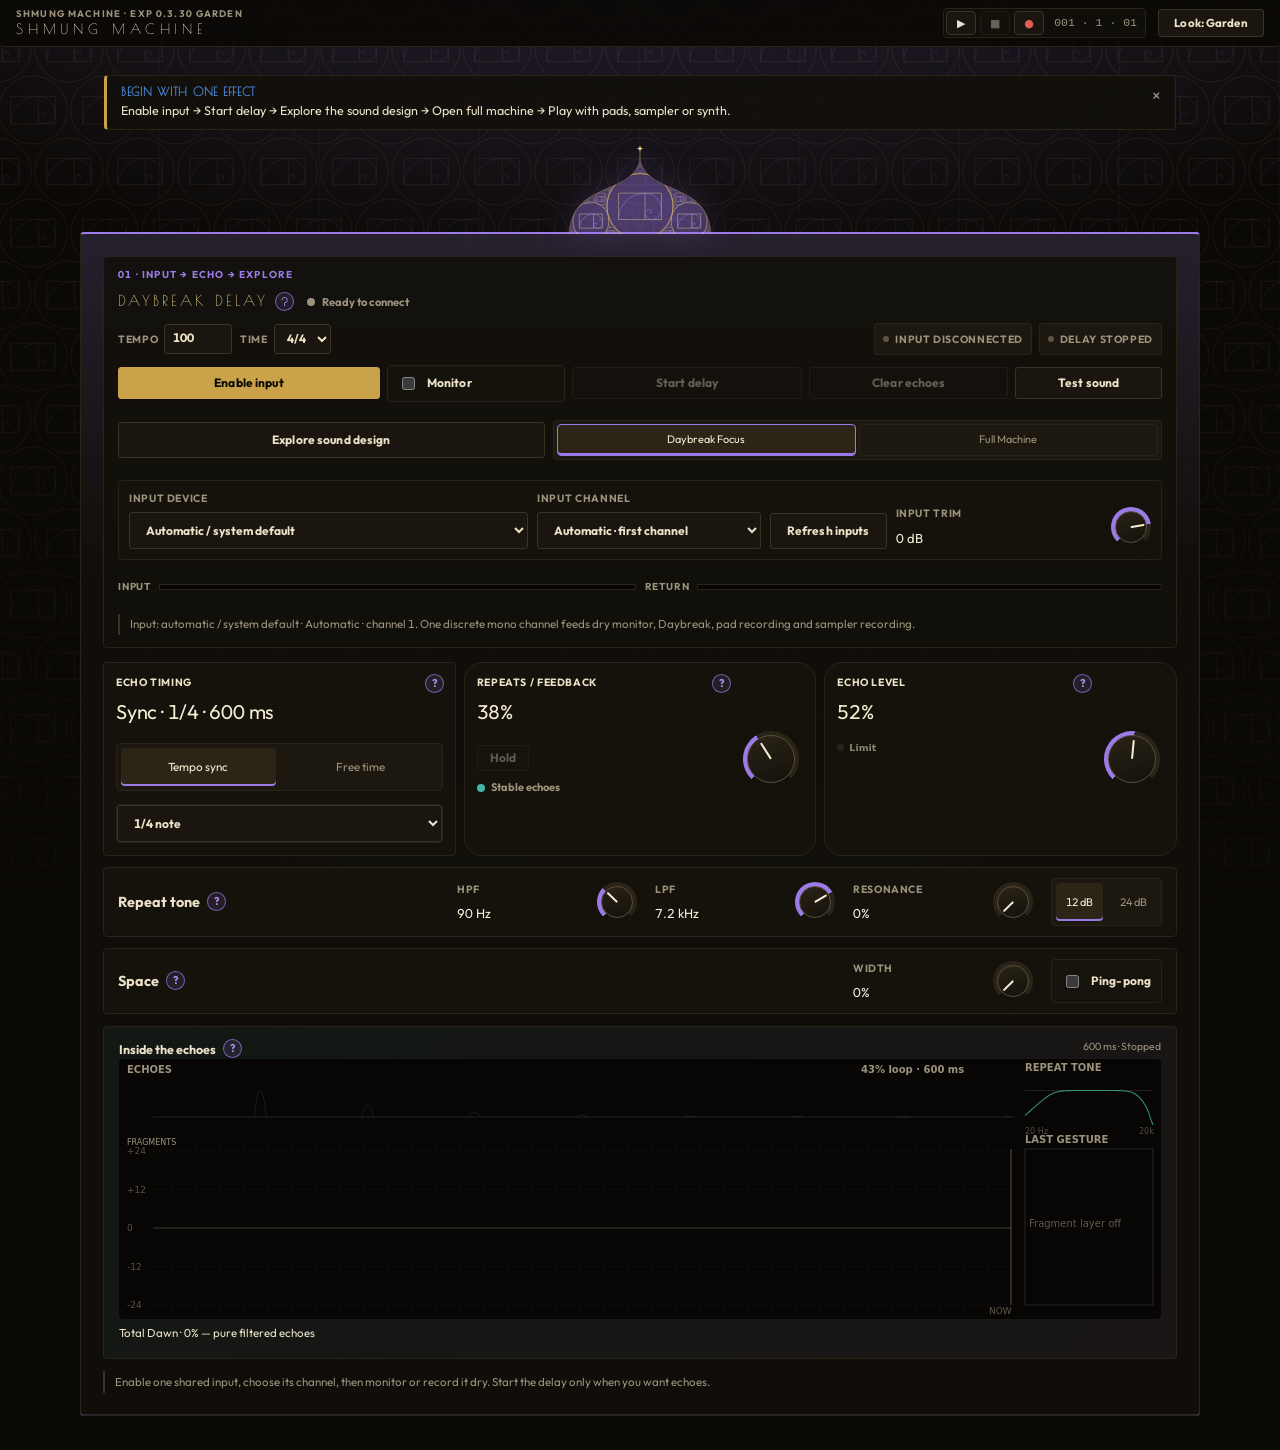
==== commit a668c845: "Preview: EXP 0.3.30 phone sequencer Grid first, narrow sticky row labels, Drums/Sampler/Synth target" ====
--- a/preview/index.html
+++ b/preview/index.html
@@ -2,6 +2,11 @@
 <html lang="en-AU">
 <head>
 <!--
+EXP 0.3.30 — PHONE SEQUENCER (16 Nov 2026)
+On phones the step grid comes first (under the heading and bar selector) with eight steps per screen: narrow row labels,
+snap to each beat group, and a bar with Drums / Sampler / Synth and 1–8 / 9–16 step pages. Settings and the transport box move
+below the grid; its Play/Stop is hidden (the top bar has them); bar copy compacted.
+
 EXP 0.3.29 — TOUCH WORDING + DOUBLE-TAP (16 Nov 2026)
 Help text says tap / double-tap instead of click / double-click. Two quick taps on a knob or the waveform now act as a
 double-click on touch screens (reset a knob, remove a slice marker, reset a fade curve). Guide updated to match.
@@ -2416,7 +2421,7 @@
 @media(max-width:900px){.sampler-program-actions{grid-template-columns:repeat(3,1fr)}.sampler-transfer-row{grid-template-columns:1fr 1fr}.sampler-program-readout{grid-template-columns:1fr 1fr}}
 @media(max-width:560px){.sampler-program-actions,.sampler-transfer-row,.sampler-program-readout{grid-template-columns:1fr}.sampler-wave-shell canvas{height:132px}}
 </style>
-  <title>Shmung Machine — EXP 0.3.29 Garden</title>
+  <title>Shmung Machine — EXP 0.3.30 Garden</title>
 <style>
 /* Reset 1.18.8 — responsive auto-fit Pad workspace.
    Layout-only checkpoint: the complete 4 × 4 bank and essential waveform workbench
@@ -3791,6 +3796,59 @@
 :root:root.phone.landscape #tab-mixer .mixer-console-map{display:none!important}
 :root:root.phone.landscape #tab-mixer .mixer-level-core,:root:root.phone.landscape #tab-mixer .mixer-fader-wrap{height:140px!important}
 :root:root.phone.landscape #tab-mixer .mixer-fader,:root:root.phone.landscape #tab-mixer .mixer-meter{height:136px!important}
+/* ===== EXP 0.3.30 PHONE SEQUENCER — grid first, eight steps per screen ===== */
+.seq-phone-bar{display:none}
+:root:root.phone #tab-sequencer .seq-header>div:first-child{position:sticky;left:0;z-index:3;background:rgb(22,19,13);align-self:stretch}
+:root:root.phone #tab-sequencer .seq-label{background:rgb(22,19,13)!important}
+:root:root.phone #tab-sequencer .seq-label span{display:none!important}
+:root:root.phone #tab-sequencer .seq-phone-bar .pager button{white-space:nowrap;padding:0 9px;flex:0 0 auto}
+:root:root.phone #tab-sequencer .seq-phone-bar .target button{padding:0 4px}
+:root:root.phone #tab-sequencer .exp-sequence-status{display:flex!important;flex-wrap:wrap!important;align-items:center!important;gap:4px 10px!important;min-height:0!important}
+:root:root.phone #tab-sequencer .exp-sequence-status strong{font-size:.78rem!important}
+:root:root.phone #tab-sequencer .exp-sequence-status span{font-size:.72rem!important}
+:root:root.phone #tab-sequencer .exp-sequence-status label{display:inline-flex!important;flex-direction:row!important;align-items:center!important;gap:6px!important;margin-left:auto!important;font-size:.6rem!important;min-height:0!important}
+:root:root.phone #tab-sequencer #expBarOverview{margin:8px 0 0!important;gap:5px!important;flex-wrap:wrap}
+:root:root.phone #tab-sequencer .exp-bar-button{width:36px!important;height:34px!important;min-height:34px!important}
+:root:root.phone #tab-sequencer .exp-bar-copy label{display:flex!important;flex-direction:row!important;align-items:center!important;gap:6px!important;white-space:nowrap}
+:root:root.phone #tab-sequencer .exp-bar-copy select{height:36px!important;min-height:36px!important;width:auto!important}
+:root:root.phone #tab-sequencer .exp-bar-copy{flex-wrap:wrap!important}
+:root:root.phone #tab-sequencer .exp-bar-copy .button{flex:1 1 100%!important;width:100%!important}
+:root:root.phone #tab-sequencer #sequencerGrid{padding-left:0!important}
+:root:root.phone #tab-sequencer .seq-phone-bar .pager[hidden]{display:none!important}
+:root:root.phone.landscape #tab-sequencer .exp-sequence-navigation{order:6}
+:root:root.phone.landscape #tab-sequencer #velocityLegend{order:7}
+:root:root.phone #tab-sequencer .sequencer-panel{display:flex!important;flex-direction:column!important;gap:10px!important;padding:12px 10px!important}
+:root:root.phone #tab-sequencer .sequencer-panel>.section-heading{order:0;margin:0!important;gap:8px!important}
+:root:root.phone #tab-sequencer .sequencer-panel>.section-heading .eyebrow{display:none}
+:root:root.phone #tab-sequencer .sequencer-panel>.section-heading h2{font-size:1rem!important}
+:root:root.phone #tab-sequencer .inline-controls{display:flex!important;flex-wrap:nowrap!important;gap:5px!important;width:100%}
+:root:root.phone #tab-sequencer .inline-controls .button{flex:1 1 0;min-width:0!important;height:38px!important;min-height:38px!important;padding:0 6px!important;font-size:.72rem!important;white-space:nowrap}
+:root:root.phone #tab-sequencer .exp-sequence-navigation{order:1;padding:8px 10px!important;margin:0!important}
+:root:root.phone #tab-sequencer .exp-bar-copy{display:flex!important;flex-wrap:nowrap!important;align-items:flex-end;gap:6px!important;margin-top:6px!important}
+:root:root.phone #tab-sequencer .exp-bar-copy label{flex:1 1 auto;font-size:.6rem!important}
+:root:root.phone #tab-sequencer .exp-bar-copy .button{flex:0 0 auto;height:36px!important;min-height:36px!important;font-size:.68rem!important;padding:0 8px!important;width:auto!important}
+:root:root.phone #tab-sequencer .seq-phone-bar{order:2;display:flex;align-items:center;gap:6px}
+:root:root.phone #tab-sequencer #velocityLegend{order:3;margin:0!important;padding:6px 10px!important}
+:root:root.phone #tab-sequencer #sequencerGrid{order:4;margin:0!important;padding:6px 4px 8px!important;scroll-snap-type:x mandatory;overscroll-behavior-x:contain}
+:root:root.phone #tab-sequencer .sequence-toolbar{order:5;grid-template-columns:1fr 1fr!important;gap:8px!important;padding:10px!important}
+:root:root.phone #tab-sequencer .sequence-toolbar label{font-size:.62rem!important}
+:root:root.phone #tab-sequencer .sequence-toolbar select{height:36px!important;min-height:36px!important}
+:root:root.phone #tab-sequencer #globalTransportDock{order:6}
+:root:root.phone #tab-sequencer #globalTransportButtons{display:none!important}
+:root:root.phone #tab-sequencer .exp-bar-copy-phone{order:7}
+:root:root.phone #tab-sequencer .seq-row,:root:root.phone #tab-sequencer .seq-header{grid-template-columns:50px repeat(var(--seq-steps,16),31px)!important;column-gap:3px!important}
+:root:root.phone #tab-sequencer .melodic-grid .seq-row,:root:root.phone #tab-sequencer .melodic-grid .seq-header{grid-template-columns:50px repeat(var(--seq-steps,16),31px)!important}
+:root:root.phone #tab-sequencer .seq-label{width:50px!important;min-width:0!important;padding:0 4px!important;overflow:hidden;z-index:3}
+:root:root.phone #tab-sequencer .seq-label strong{font-size:.7rem!important}
+:root:root.phone #tab-sequencer .seq-label span{display:block;font-size:.5rem!important;white-space:nowrap;overflow:hidden;text-overflow:ellipsis}
+:root:root.phone #tab-sequencer .seq-step{min-width:0!important;width:31px!important;height:34px!important;min-height:34px!important}
+:root:root.phone #tab-sequencer .seq-step.group-start{scroll-snap-align:start;scroll-margin-left:54px}
+:root:root.phone #tab-sequencer .sequencer-meter-ribbon{display:none!important}
+.seq-phone-bar .seg{display:flex;flex:1 1 auto;border:1px solid var(--line,rgba(201,162,74,.25));border-radius:10px;overflow:hidden}
+.seq-phone-bar .seg button{flex:1 1 0;min-height:38px;border:0;background:transparent;color:var(--ink,#efe6d2);font:inherit;font-size:.74rem;font-weight:700;padding:0 6px}
+.seq-phone-bar .seg button+button{border-left:1px solid var(--line,rgba(201,162,74,.2))}
+.seq-phone-bar .seg button.active{background:var(--module,#4d8fe0);color:#0d0b07}
+.seq-phone-bar .pager{flex:0 0 auto}
 </style>
 
 </head>
@@ -3800,7 +3858,7 @@
 
   <header class="topbar">
     <div>
-      <div class="eyebrow">SHMUNG MACHINE · EXP 0.3.29 GARDEN</div>
+      <div class="eyebrow">SHMUNG MACHINE · EXP 0.3.30 GARDEN</div>
       <h1>Shmung Machine</h1>
       <p class="subtitle">Interactive instrument · drum machine · sampler · synth · sequencer · Daybreak</p>
     </div>
@@ -5005,7 +5063,7 @@
   </main>
 
   <footer>
-    <span>Shmung Machine · EXP 0.3.29 Garden</span>
+    <span>Shmung Machine · EXP 0.3.30 Garden</span>
     <span>No login · no cloud upload · audio remains on the device</span>
   </footer>
 
@@ -9864,5 +9922,32 @@
   document.addEventListener('dblclick',e=>{if(e.isTrusted&&performance.now()-synthAt<450&&e.target.closest?.(SEL))e.stopImmediatePropagation();},true);
 })();
 </script>
+<script>
+/* EXP 0.3.30: phone sequencer bar — target switch and step pages (8 steps each), kept in step with the real controls */
+(()=>{const grid=document.getElementById('sequencerGrid'),sel=document.getElementById('sequenceTarget');if(!grid||!sel)return;
+  const bar=document.createElement('div');bar.className='seq-phone-bar';
+  bar.innerHTML='<div class="seg target" role="group" aria-label="Sequence target"><button type="button" data-t="drums">Drums</button><button type="button" data-t="sampler">Sampler</button><button type="button" data-t="synth">Synth</button></div><div class="seg pager" role="group" aria-label="Steps shown"></div>';
+  grid.parentElement.insertBefore(bar,grid);
+  const tgt=bar.querySelector('.target'),pager=bar.querySelector('.pager');
+  [...tgt.children].forEach(b=>{const o=[...sel.options].find(o=>o.value===b.dataset.t||o.textContent.toLowerCase().startsWith(b.dataset.t.slice(0,4)));if(o)b.dataset.v=o.value;else b.remove();});
+  const steps=()=>[...(grid.querySelector('.seq-row')?.querySelectorAll('.seq-step')||[])];
+  const pitch=()=>{const st=steps();return st.length>1?st[1].offsetLeft-st[0].offsetLeft:34;};
+  let per=8;
+  const fit=()=>{if(!grid.clientWidth)return per;const pt=pitch()||34;const room=grid.clientWidth-54;const n=steps().length||16;let k=Math.floor(room/pt);k=k>=n?n:Math.max(4,k-k%4);return k;};
+  function syncTarget(){[...tgt.children].forEach(b=>b.classList.toggle('active',b.dataset.v===sel.value));}
+  function buildPager(){const n=steps().length;grid.style.setProperty('--seq-steps',n||16);per=fit();const pages=Math.max(1,Math.ceil(n/per));
+    const key=n+'/'+per;if(pager.dataset.n===key){markPage();return;}pager.dataset.n=key;pager.innerHTML='';
+    for(let k=0;k<pages;k++){const b=document.createElement('button');b.type='button';b.textContent=(k*per+1)+'–'+Math.min(n,(k+1)*per);b.dataset.p=k;pager.append(b);}
+    pager.hidden=pages<2;markPage();}
+  function markPage(){const p=Math.round(grid.scrollLeft/(pitch()*per));[...pager.children].forEach(b=>b.classList.toggle('active',+b.dataset.p===p));}
+  tgt.addEventListener('click',e=>{const b=e.target.closest('button');if(!b)return;sel.value=b.dataset.v;sel.dispatchEvent(new Event('input',{bubbles:true}));sel.dispatchEvent(new Event('change',{bubbles:true}));syncTarget();});
+  pager.addEventListener('click',e=>{const b=e.target.closest('button');if(!b)return;grid.scrollTo({left:+b.dataset.p*pitch()*per,behavior:'smooth'});});
+  grid.addEventListener('scroll',()=>{clearTimeout(grid._pg);grid._pg=setTimeout(markPage,80);},{passive:true});
+  sel.addEventListener('change',()=>{syncTarget();setTimeout(buildPager,0);});
+  new MutationObserver(()=>buildPager()).observe(grid,{childList:true});
+  new ResizeObserver(()=>{if(!grid.clientWidth)return;clearTimeout(grid._rs);grid._rs=setTimeout(buildPager,60);}).observe(grid);
+  syncTarget();buildPager();
+})();
+</script>
 </body>
 </html>
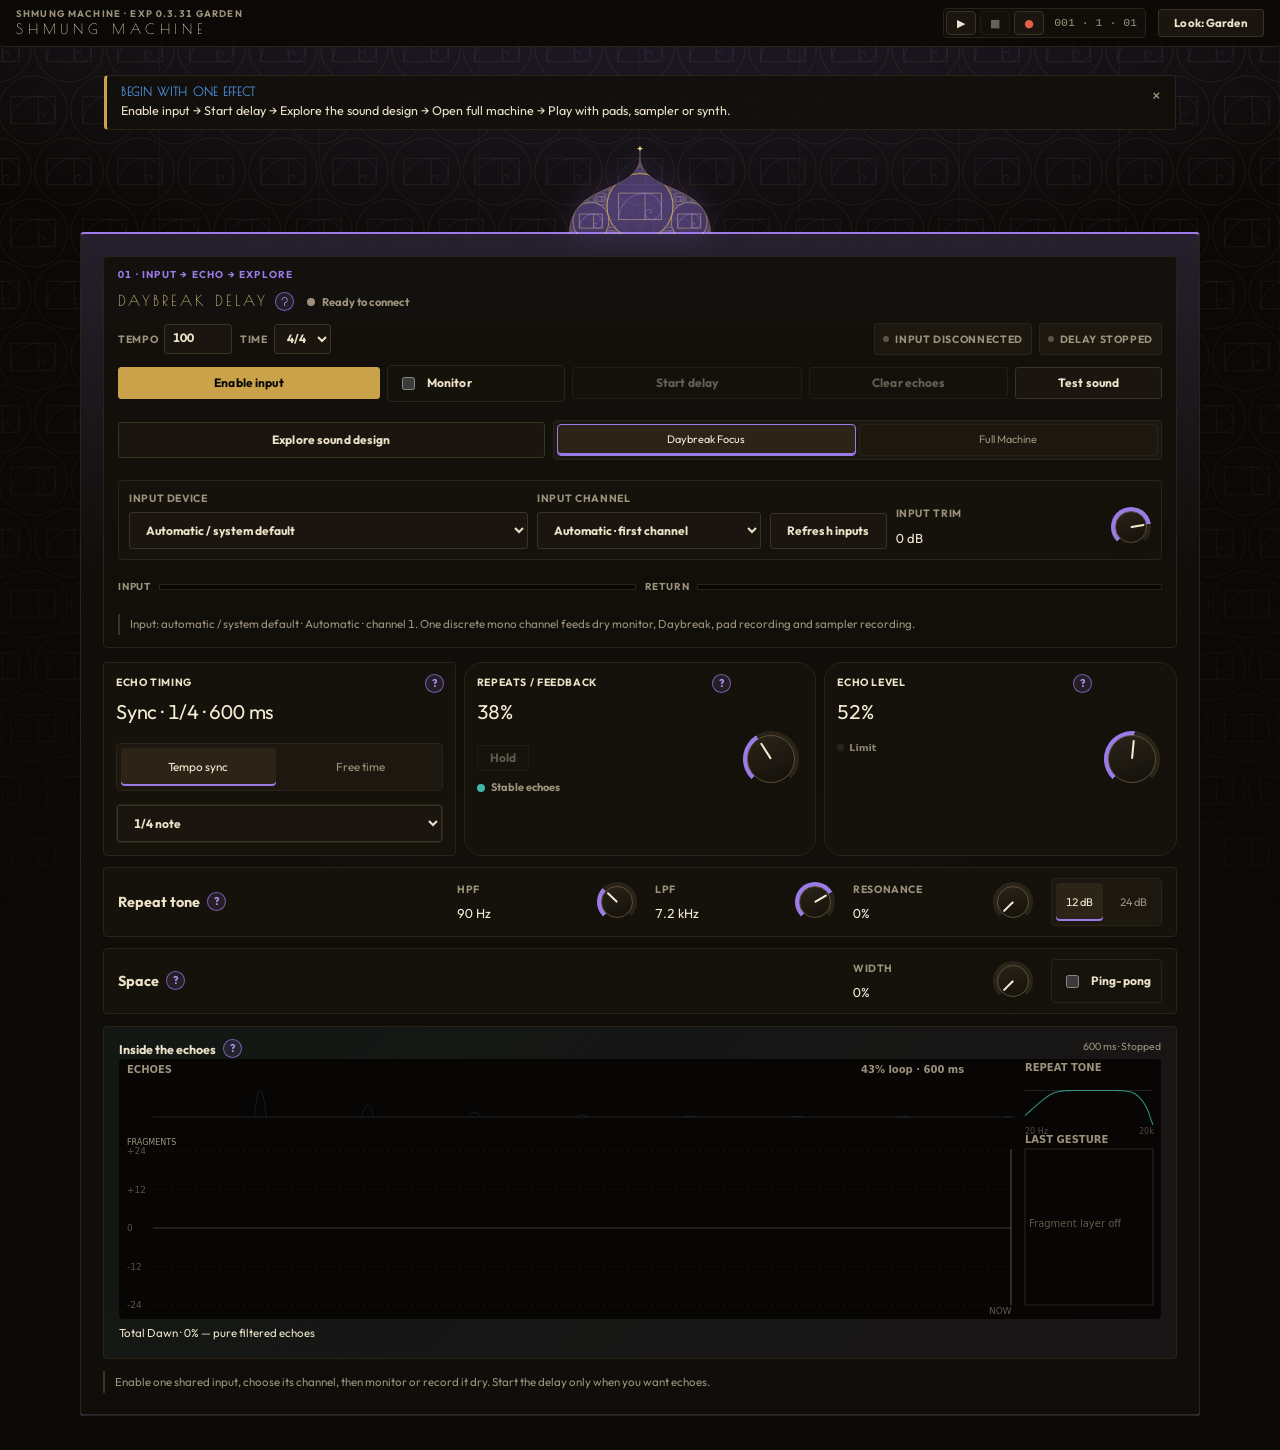
==== commit f58021e4: "Preview: EXP 0.3.31 phone keyboards Sampling Keyboard and Synth on phones: four octaves at finger si" ====
--- a/preview/index.html
+++ b/preview/index.html
@@ -2,6 +2,11 @@
 <html lang="en-AU">
 <head>
 <!--
+EXP 0.3.31 — PHONE KEYBOARDS (16 Nov 2026)
+Sampling Keyboard and Synth keys on phones: four octaves (C2–B5) at finger size (about 46 px white keys), roughly one
+octave on screen, with ‹ › octave buttons and the range shown between them. Moves by transform, so a glissando never
+shifts the keyboard.
+
 EXP 0.3.30 — PHONE SEQUENCER (16 Nov 2026)
 On phones the step grid comes first (under the heading and bar selector) with eight steps per screen: narrow row labels,
 snap to each beat group, and a bar with Drums / Sampler / Synth and 1–8 / 9–16 step pages. Settings and the transport box move
@@ -2421,7 +2426,7 @@
 @media(max-width:900px){.sampler-program-actions{grid-template-columns:repeat(3,1fr)}.sampler-transfer-row{grid-template-columns:1fr 1fr}.sampler-program-readout{grid-template-columns:1fr 1fr}}
 @media(max-width:560px){.sampler-program-actions,.sampler-transfer-row,.sampler-program-readout{grid-template-columns:1fr}.sampler-wave-shell canvas{height:132px}}
 </style>
-  <title>Shmung Machine — EXP 0.3.30 Garden</title>
+  <title>Shmung Machine — EXP 0.3.31 Garden</title>
 <style>
 /* Reset 1.18.8 — responsive auto-fit Pad workspace.
    Layout-only checkpoint: the complete 4 × 4 bank and essential waveform workbench
@@ -3849,6 +3854,17 @@
 .seq-phone-bar .seg button+button{border-left:1px solid var(--line,rgba(201,162,74,.2))}
 .seq-phone-bar .seg button.active{background:var(--module,#4d8fe0);color:#0d0b07}
 .seq-phone-bar .pager{flex:0 0 auto}
+/* ===== EXP 0.3.31 PHONE KEYBOARDS — finger-sized keys, one octave a screen, ‹ › octave stepping ===== */
+.kb-phone-wrap{display:contents}
+.kb-octave-bar{display:none}
+:root:root.phone .kb-phone-wrap{display:block;overflow:hidden;position:relative;border-radius:12px}
+:root:root.phone .kb-phone-wrap>.keyboard{width:calc(var(--kb-whites,28) * 46px)!important;max-width:none!important;min-width:0!important;height:210px!important;transition:transform .25s ease;will-change:transform}
+:root:root.phone .kb-phone-wrap>.keyboard .key.white{flex:1 1 0!important;min-width:0!important}
+:root:root.phone .kb-phone-wrap>.keyboard .key .key-label{font-size:.62rem!important}
+:root:root.phone .kb-octave-bar{display:flex;align-items:center;gap:8px;margin:8px 0}
+.kb-octave-bar button{min-width:52px;min-height:40px;border-radius:10px;border:1px solid var(--line,rgba(201,162,74,.25));background:transparent;color:var(--ink,#efe6d2);font-size:1.1rem;font-weight:700}
+.kb-octave-bar button:disabled{opacity:.3}
+.kb-octave-bar output{flex:1;text-align:center;font-size:.8rem;font-weight:700;letter-spacing:.08em;color:var(--muted)}
 </style>
 
 </head>
@@ -3858,7 +3874,7 @@
 
   <header class="topbar">
     <div>
-      <div class="eyebrow">SHMUNG MACHINE · EXP 0.3.30 GARDEN</div>
+      <div class="eyebrow">SHMUNG MACHINE · EXP 0.3.31 GARDEN</div>
       <h1>Shmung Machine</h1>
       <p class="subtitle">Interactive instrument · drum machine · sampler · synth · sequencer · Daybreak</p>
     </div>
@@ -4981,6 +4997,7 @@
             <ul>
               <li>The modules live in the <b>crown bar</b> along the bottom, or down the left side when you turn the phone sideways. The slim bar at the top holds <b>Play</b>, <b>Stop</b>, <b>Record</b>, <b>MIDI</b> and <b>Project</b>.</li>
               <li><b>Knobs:</b> drag up or down; double-tap to reset. The page stays still while your finger is on a knob or fader, so you can turn it without scrolling away.</li>
+              <li><b>Keyboards</b> show about an octave at a time; <b>‹ ›</b> under the keys step through four octaves. The <b>Sequencer</b> shows eight steps at a time, with <b>1–8 / 9–16</b> and <b>Drums · Sampler · Synth</b> buttons above the grid. The <b>Mixer</b> shows narrow strips; swipe sideways for more channels.</li>
               <li><b>Sound:</b> tap the page once to wake it. iPhone plays with the silent switch on. Bluetooth headphones add a small delay; wired is tighter.</li>
               <li><b>Mic:</b> allow microphone access when asked, and use headphones with Daybreak to avoid feedback.</li>
               <li><b>Home screen:</b> in Safari, tap Share → <b>Add to Home Screen</b>. It then opens full-screen like an app.</li>
@@ -5063,7 +5080,7 @@
   </main>
 
   <footer>
-    <span>Shmung Machine · EXP 0.3.30 Garden</span>
+    <span>Shmung Machine · EXP 0.3.31 Garden</span>
     <span>No login · no cloud upload · audio remains on the device</span>
   </footer>
 
@@ -6815,7 +6832,8 @@
     let startMidi = 48, endMidi = 71;
     if (sourceType === "synth" || sourceType === "sample") {
       const viewportWidth = Math.max(container.clientWidth || 0, window.innerWidth || 0);
-      const octaves = viewportWidth >= 1580 ? 5 : viewportWidth >= 1180 ? 4 : viewportWidth >= 860 ? 3 : 2;
+      const phoneKeys = matchMedia('(max-width: 760px), (max-height: 500px) and (pointer: coarse)').matches && new URLSearchParams(location.search).get('layout') !== 'desktop';
+      const octaves = phoneKeys ? 4 : viewportWidth >= 1580 ? 5 : viewportWidth >= 1180 ? 4 : viewportWidth >= 860 ? 3 : 2; /* EXP 0.3.31: phones get 4 octaves to step through */
       startMidi = octaves >= 4 ? 36 : 48;
       endMidi = startMidi + octaves * 12 - 1;
     }
@@ -9949,5 +9967,31 @@
   syncTarget();buildPager();
 })();
 </script>
+<script>
+/* EXP 0.3.31: phone keyboards — wrap each in a viewport the width of the screen, step by octave with ‹ ›.
+   Uses a transform (not scrolling) so a glissando across the keys never moves the keyboard. */
+(()=>{const ids=['sampleKeyboard','synthKeyboard'];const names=['C','C♯','D','D♯','E','F','F♯','G','G♯','A','A♯','B'];
+  function setup(id){const kb=document.getElementById(id);if(!kb||kb.dataset.phoneWrap)return !!kb?.dataset.phoneWrap;
+    const whites=[...kb.querySelectorAll('.key.white')];if(!whites.length)return false;kb.dataset.phoneWrap='1';
+    const wrap=document.createElement('div');wrap.className='kb-phone-wrap';kb.parentNode.insertBefore(wrap,kb);wrap.append(kb);
+    kb.style.setProperty('--kb-whites',whites.length);
+    const bar=document.createElement('div');bar.className='kb-octave-bar';bar.innerHTML='<button type="button" aria-label="Octave down">‹</button><output></output><button type="button" aria-label="Octave up">›</button>';
+    wrap.parentNode.insertBefore(bar,wrap.nextSibling);
+    const [dn,up]=bar.querySelectorAll('button'),out=bar.querySelector('output');
+    const cs=whites.map((k,i)=>({i,m:+k.dataset.midi})).filter(o=>o.m%12===0);
+    let at=Math.max(0,cs.findIndex(o=>o.m===48));if(at<0)at=0;
+    function show(){if(!document.documentElement.classList.contains('phone')){kb.style.transform='';return;}
+      const kw=whites[0].getBoundingClientRect().width||46;const view=wrap.clientWidth||kw*8;const total=kw*whites.length;
+      let x=cs[at].i*kw;x=Math.min(x,Math.max(0,total-view));kb.style.transform=`translateX(${-x}px)`;
+      const first=cs[at].m,lastVis=whites[Math.min(whites.length-1,cs[at].i+Math.floor(view/kw)-1)].dataset.midi;
+      out.textContent=`${names[first%12]}${Math.floor(first/12)-1} – ${names[lastVis%12]}${Math.floor(lastVis/12)-1}`;
+      dn.disabled=at===0;up.disabled=at===cs.length-1;}
+    dn.addEventListener('click',()=>{if(at>0){at--;show();}});up.addEventListener('click',()=>{if(at<cs.length-1){at++;show();}});
+    new ResizeObserver(show).observe(wrap);new MutationObserver(show).observe(document.documentElement,{attributes:true,attributeFilter:['class']});
+    show();return true;}
+  let tries=0;const go=()=>{const done=ids.map(setup).every(Boolean);if(!done&&tries++<40)setTimeout(go,150);};
+  if(document.readyState==='loading')addEventListener('DOMContentLoaded',go);else go();
+})();
+</script>
 </body>
 </html>
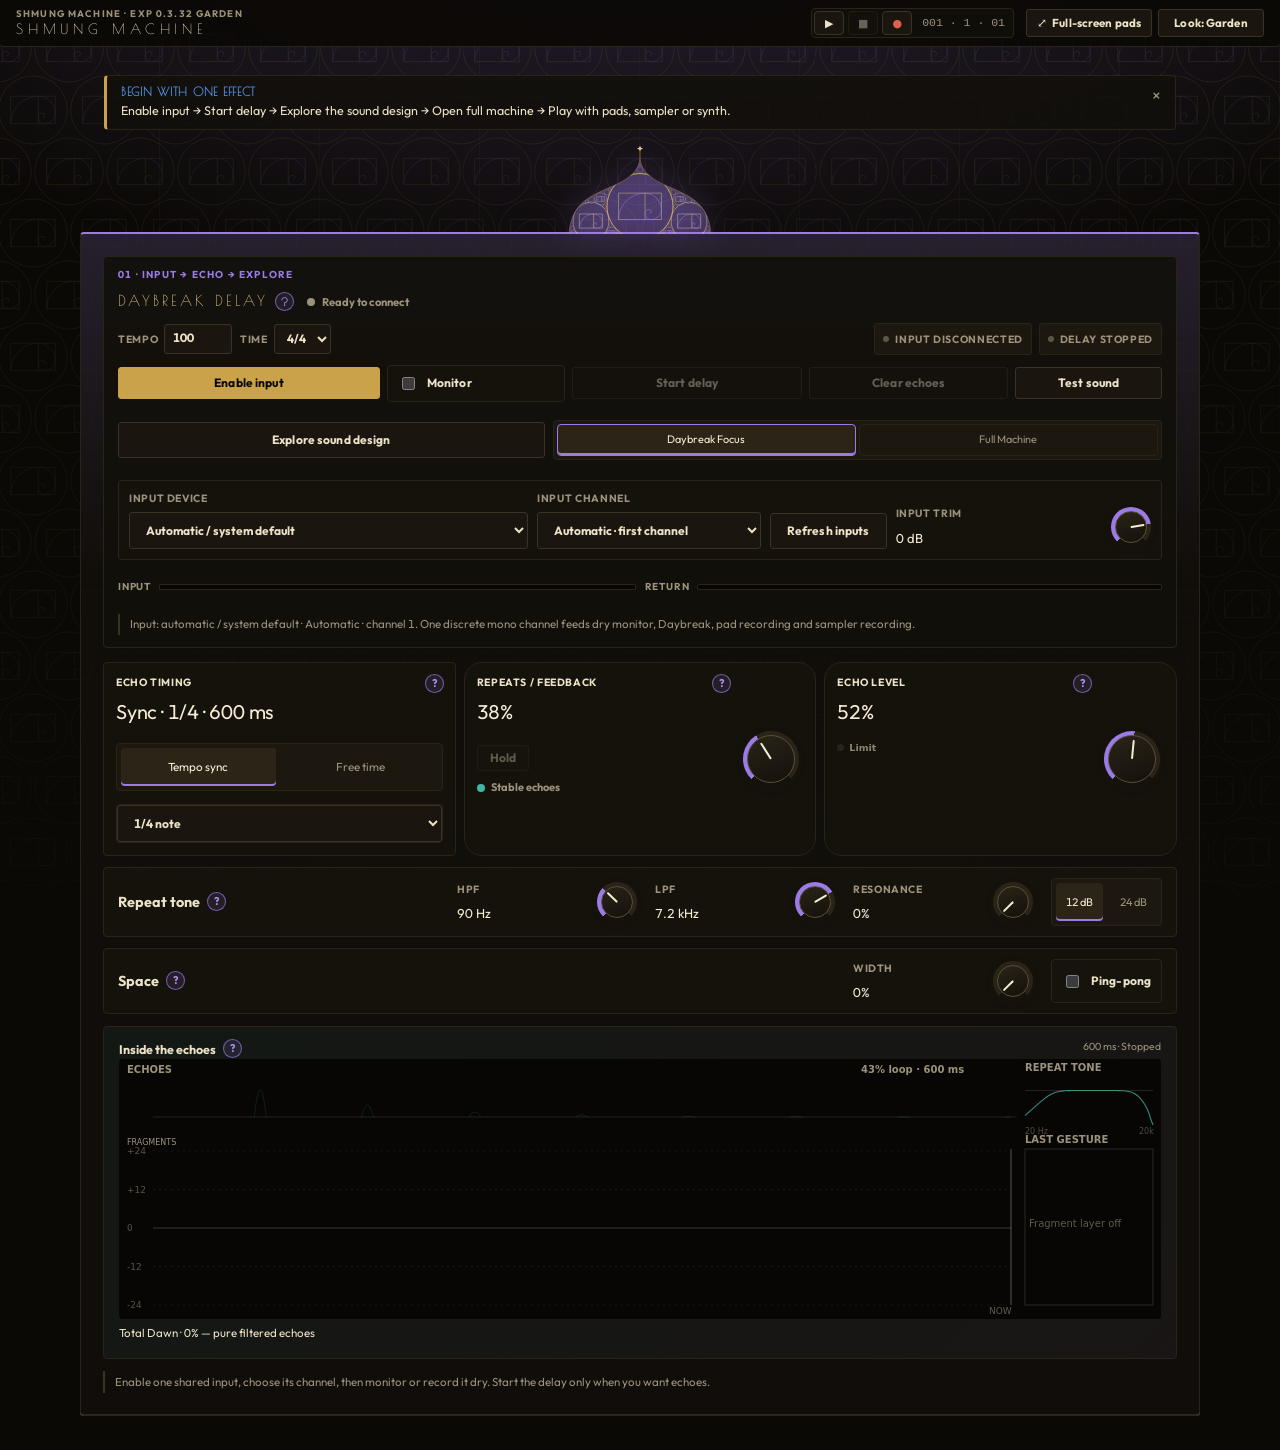
==== commit e7f35d1a: "Live: Shmung Machine EXP 0.3.32 Garden — full-screen pads Co-Authored-By: Claude Opus 5.5 <noreply@a" ====
--- a/preview/index.html
+++ b/preview/index.html
@@ -2,6 +2,12 @@
 <html lang="en-AU">
 <head>
 <!--
+EXP 0.3.32 — FULL-SCREEN PADS (17 Nov 2026)
+New ⤢ Pads button in the top bar (every tab, laptop, iPad and phone): the whole screen becomes the 16 pads, 4 × 4, sized to
+the window in any orientation. The page is locked while it's open: no scrolling, zooming or text selection, so every touch
+plays. Slim bar keeps Play / Stop and Exit (Esc also leaves). Uses the browser's true full screen where it exists (laptop,
+iPad) and keeps the screen awake. On iPhone it fills the window; Add to Home Screen hides Safari's bars too.
+
 EXP 0.3.31 — PHONE KEYBOARDS (16 Nov 2026)
 Sampling Keyboard and Synth keys on phones: four octaves (C2–B5) at finger size (about 46 px white keys), roughly one
 octave on screen, with ‹ › octave buttons and the range shown between them. Moves by transform, so a glissando never
@@ -2426,7 +2432,7 @@
 @media(max-width:900px){.sampler-program-actions{grid-template-columns:repeat(3,1fr)}.sampler-transfer-row{grid-template-columns:1fr 1fr}.sampler-program-readout{grid-template-columns:1fr 1fr}}
 @media(max-width:560px){.sampler-program-actions,.sampler-transfer-row,.sampler-program-readout{grid-template-columns:1fr}.sampler-wave-shell canvas{height:132px}}
 </style>
-  <title>Shmung Machine — EXP 0.3.31 Garden</title>
+  <title>Shmung Machine — EXP 0.3.32 Garden</title>
 <style>
 /* Reset 1.18.8 — responsive auto-fit Pad workspace.
    Layout-only checkpoint: the complete 4 × 4 bank and essential waveform workbench
@@ -3874,7 +3880,7 @@
 
   <header class="topbar">
     <div>
-      <div class="eyebrow">SHMUNG MACHINE · EXP 0.3.31 GARDEN</div>
+      <div class="eyebrow">SHMUNG MACHINE · EXP 0.3.32 GARDEN</div>
       <h1>Shmung Machine</h1>
       <p class="subtitle">Interactive instrument · drum machine · sampler · synth · sequencer · Daybreak</p>
     </div>
@@ -3930,6 +3936,7 @@
     </div>
         </div>
       </details>
+      <button id="padStageBtn" class="button ghost pad-stage-trigger" type="button" aria-haspopup="dialog" title="Full-screen pads: the whole screen becomes the 16 pads. Esc or Exit to leave."><span aria-hidden="true">⤢</span> <span class="pst-long">Full-screen pads</span><span class="pst-short">Pads</span></button>
       <div id="themePickerWrap" class="theme-picker-wrap top-right-theme-picker">
         <button id="lookBtn" class="button ghost theme-picker-trigger" type="button" aria-haspopup="true" aria-expanded="false">Look: Sky</button>
         <div id="themePicker" class="theme-picker" role="menu" aria-label="Choose visual theme" hidden>
@@ -4832,6 +4839,7 @@
             <ul>
               <li>16 pads in four colour rows. Tap to play. The last pad you tapped is the <b>selected pad</b>; everything below edits that one.</li>
               <li><b>Optional drum kit:</b> 707-, 808- and 909-inspired kits are generated right in the browser. <b>Load kit to all pads</b> replaces all 16 pads.</li>
+              <li><b>⤢ Full-screen pads</b> (top bar, on every tab) turns the whole screen into the 16 pads. The page is locked while it's open, so you can't scroll or zoom by accident. Play and Stop stay at the top; <b>Exit</b> or <b>Esc</b> brings everything back.</li>
             </ul>
             <h4>Shape the selected pad</h4>
             <dl>
@@ -5000,6 +5008,7 @@
               <li><b>Keyboards</b> show about an octave at a time; <b>‹ ›</b> under the keys step through four octaves. The <b>Sequencer</b> shows eight steps at a time, with <b>1–8 / 9–16</b> and <b>Drums · Sampler · Synth</b> buttons above the grid. The <b>Mixer</b> shows narrow strips; swipe sideways for more channels.</li>
               <li><b>Sound:</b> tap the page once to wake it. iPhone plays with the silent switch on. Bluetooth headphones add a small delay; wired is tighter.</li>
               <li><b>Mic:</b> allow microphone access when asked, and use headphones with Daybreak to avoid feedback.</li>
+              <li><b>Full-screen pads:</b> tap <b>⤢ Pads</b> in the top bar and the whole screen becomes the 16 pads, upright or sideways. Nothing scrolls or zooms until you tap <b>Exit</b>. On iPad it goes properly full-screen; on iPhone, Safari's own bars stay unless you open Shmung from the home screen.</li>
               <li><b>Home screen:</b> in Safari, tap Share → <b>Add to Home Screen</b>. It then opens full-screen like an app.</li>
               <li>Phones always use the Garden look. Other looks are available on a computer.</li>
               <li>Web MIDI doesn't work in Safari on iPhone or iPad. Use a computer with Chrome or Edge for MIDI controllers.</li>
@@ -5080,7 +5089,7 @@
   </main>
 
   <footer>
-    <span>Shmung Machine · EXP 0.3.31 Garden</span>
+    <span>Shmung Machine · EXP 0.3.32 Garden</span>
     <span>No login · no cloud upload · audio remains on the device</span>
   </footer>
 
@@ -9993,5 +10002,154 @@
   if(document.readyState==='loading')addEventListener('DOMContentLoaded',go);else go();
 })();
 </script>
+
+<style id="padStageStyles">
+/* ===== EXP 0.3.32 FULL-SCREEN PADS — the whole window becomes the 16 pads ===== */
+.pad-stage-trigger .pst-short{display:none}
+:root body .top-actions>#padStageBtn:not(#x1):not(#x2):not(#x3){display:inline-flex!important;align-items:center;justify-content:center;gap:5px;width:auto!important;flex:0 0 auto!important;white-space:nowrap!important}
+:root:root.phone .top-actions #padStageBtn{height:40px!important;min-height:40px!important;padding:0 10px!important;font-size:13px!important;white-space:nowrap;flex:0 0 auto;display:inline-flex;align-items:center;gap:4px}
+:root:root.phone #padStageBtn .pst-long{display:none}
+:root:root.phone #padStageBtn .pst-short{display:inline}
+html.pad-stage-on,html.pad-stage-on body{overflow:hidden!important;overscroll-behavior:none!important;height:100%}
+.pad-stage{position:fixed;inset:0;z-index:2147483000;display:flex;flex-direction:column;width:100vw;height:100vh;height:100dvh;box-sizing:border-box;
+  padding:env(safe-area-inset-top,0px) env(safe-area-inset-right,0px) env(safe-area-inset-bottom,0px) env(safe-area-inset-left,0px);
+  background:var(--app-bg,var(--paper,#0b0906));color:var(--ink);touch-action:none;overscroll-behavior:none;
+  -webkit-user-select:none;user-select:none;-webkit-touch-callout:none;-webkit-tap-highlight-color:transparent}
+.pad-stage[hidden]{display:none!important}
+.pad-stage:focus{outline:none}
+.pad-stage-bar{flex:0 0 auto;display:flex;align-items:center;gap:8px;min-height:44px;padding:4px 10px}
+.pad-stage-title{flex:1 1 auto;min-width:0;font:600 .72rem/1 "Outfit",system-ui,sans-serif;letter-spacing:.16em;text-transform:uppercase;color:var(--muted);white-space:nowrap;overflow:hidden;text-overflow:ellipsis}
+.pad-stage-bar button{min-width:44px;height:36px;padding:0 12px;border:1px solid var(--line-strong,var(--line));border-radius:8px;background:var(--control-bg,var(--surface-2));color:var(--ink);font:600 .8rem/1 system-ui,sans-serif;cursor:pointer;touch-action:manipulation}
+.pad-stage-bar button:hover{background:var(--control-hover,var(--surface-3))}
+.pad-stage-bar .pad-stage-play.running{background:var(--c-green,#6fbf5a);border-color:var(--c-green,#6fbf5a);color:#fff}
+.pad-stage-bar .pad-stage-exit{margin-left:6px}
+.pad-stage-slot{flex:1 1 auto;min-height:0;display:flex;padding:0 clamp(6px,1.2vmin,14px) clamp(6px,1.2vmin,14px)}
+#padStage #padGrid{flex:1 1 auto;width:100%;height:100%;margin:0;grid-template-columns:repeat(4,minmax(0,1fr))!important;grid-template-rows:repeat(4,minmax(0,1fr))!important;gap:clamp(5px,1.3vmin,14px)!important;touch-action:none}
+#padStage #padGrid .pad{aspect-ratio:auto!important;width:100%!important;height:100%!important;min-height:0!important;max-height:none!important;
+  padding:clamp(6px,1.4vmin,16px)!important;border-radius:clamp(9px,2vmin,22px)!important;touch-action:none!important;overflow:hidden}
+#padStage #padGrid .pad:hover{transform:none}
+#padStage #padGrid .pad-number{font-size:clamp(.55rem,1.5vmin,.85rem)!important}
+#padStage #padGrid .pad-name{margin-top:clamp(3px,1vmin,12px)!important;font-size:clamp(.66rem,2.3vmin,1.3rem)!important;line-height:1.1!important}
+#padStage #padGrid .pad-meta{left:clamp(6px,1.4vmin,16px)!important;right:clamp(6px,1.4vmin,16px)!important;bottom:clamp(5px,1.2vmin,14px)!important;font-size:clamp(.5rem,1.4vmin,.78rem)!important}
+:root[data-theme="garden"] #padStage .pad::after{left:16%;right:16%;top:18%;bottom:18%;width:auto;height:auto;aspect-ratio:auto;transform:none}
+:root[data-theme="garden"] #padStage .pad:active::after,:root[data-theme="garden"] #padStage .pad.playing::after,:root[data-theme="garden"] #padStage .pad.hit::after{transform:scale(1.06)}
+@media (max-height:420px){.pad-stage-bar{min-height:36px;padding:2px 10px}.pad-stage-bar button{height:30px}#padStage #padGrid .pad-meta{display:none}}
+</style>
+
+<script>
+/* EXP 0.3.32 — Full-screen pads. Moves the live #padGrid (same buttons, same handlers) into a fixed stage that fills the
+   window, locks scrolling/zooming, asks for true full screen where the browser allows (laptop, iPad) and a screen wake lock. */
+(() => {
+  const go = () => {
+    const btn = document.getElementById('padStageBtn');
+    const grid = document.getElementById('padGrid');
+    if (!btn || !grid) return;
+    const root = document.documentElement;
+
+    const stage = document.createElement('div');
+    stage.id = 'padStage';
+    stage.className = 'pad-stage';
+    stage.hidden = true;
+    stage.tabIndex = -1;
+    stage.setAttribute('role', 'dialog');
+    stage.setAttribute('aria-modal', 'true');
+    stage.setAttribute('aria-label', 'Full-screen pads');
+    stage.innerHTML = '<div class="pad-stage-bar"><span class="pad-stage-title">Shmung · Pads</span>' +
+      '<button type="button" class="pad-stage-play" aria-label="Play" title="Play">▶</button>' +
+      '<button type="button" class="pad-stage-stop" aria-label="Stop" title="Stop">■</button>' +
+      '<button type="button" class="pad-stage-exit" title="Leave full-screen pads (Esc)">Exit ✕</button></div>' +
+      '<div class="pad-stage-slot"></div>';
+    document.body.appendChild(stage);
+    const slot = stage.querySelector('.pad-stage-slot');
+    const playBtn = stage.querySelector('.pad-stage-play');
+    const stopBtn = stage.querySelector('.pad-stage-stop');
+    const exitBtn = stage.querySelector('.pad-stage-exit');
+
+    let home = null, open = false, wentFullscreen = false, wakeLock = null, tpObserver = null, savedScroll = 0;
+
+    const transport = () => document.querySelector('.pro-transport');
+    const syncTransport = () => {
+      const tp = transport();
+      playBtn.classList.toggle('running', !!tp?.classList.contains('running'));
+    };
+    playBtn.addEventListener('click', () => transport()?.querySelector('.pro-tp-play')?.click());
+    stopBtn.addEventListener('click', () => transport()?.querySelector('.pro-tp-stop')?.click());
+
+    const fsElement = () => document.fullscreenElement || document.webkitFullscreenElement || null;
+    const requestFs = () => {
+      const fn = root.requestFullscreen || root.webkitRequestFullscreen;
+      if (!fn) return;
+      try {
+        const r = fn.call(root, { navigationUI: 'hide' });
+        wentFullscreen = true;
+        if (r && r.catch) r.catch(() => { wentFullscreen = false; });
+      } catch { wentFullscreen = false; }
+    };
+    const exitFs = () => {
+      if (!fsElement()) return;
+      const fn = document.exitFullscreen || document.webkitExitFullscreen;
+      try { const r = fn?.call(document); if (r && r.catch) r.catch(() => {}); } catch {}
+    };
+    const lockWake = async () => {
+      try { if ('wakeLock' in navigator && document.visibilityState === 'visible') { wakeLock = await navigator.wakeLock.request('screen'); wakeLock.addEventListener?.('release', () => { wakeLock = null; }); } } catch {}
+    };
+    const releaseWake = () => { try { wakeLock?.release(); } catch {} wakeLock = null; };
+
+    // Nothing inside the stage may scroll, zoom, select or open a menu.
+    const block = e => { if (open) e.preventDefault(); };
+    stage.addEventListener('touchmove', block, { passive: false });
+    for (const ev of ['gesturestart', 'gesturechange', 'gestureend', 'dblclick', 'contextmenu', 'selectstart', 'dragstart']) stage.addEventListener(ev, block, { passive: false });
+    stage.addEventListener('wheel', block, { passive: false });
+
+    function enter() {
+      if (open) return;
+      open = true;
+      savedScroll = window.scrollY;
+      home = document.createComment('padGrid home');
+      grid.parentNode.insertBefore(home, grid);
+      slot.appendChild(grid);
+      stage.hidden = false;
+      root.classList.add('pad-stage-on');
+      btn.setAttribute('aria-expanded', 'true');
+      document.querySelectorAll('details.system-menu[open]').forEach(d => d.removeAttribute('open'));
+      requestFs();
+      lockWake();
+      syncTransport();
+      const tp = transport();
+      if (tp && 'MutationObserver' in window) { tpObserver = new MutationObserver(syncTransport); tpObserver.observe(tp, { attributes: true, attributeFilter: ['class'] }); }
+      try { stage.focus({ preventScroll: true }); } catch {}
+    }
+
+    function leave() {
+      if (!open) return;
+      open = false;
+      if (home && home.parentNode) { home.parentNode.insertBefore(grid, home); home.remove(); }
+      home = null;
+      stage.hidden = true;
+      root.classList.remove('pad-stage-on');
+      btn.setAttribute('aria-expanded', 'false');
+      tpObserver?.disconnect(); tpObserver = null;
+      releaseWake();
+      if (wentFullscreen) { wentFullscreen = false; exitFs(); }
+      window.scrollTo(0, savedScroll);
+      window.dispatchEvent(new Event('resize'));
+      try { btn.focus({ preventScroll: true }); } catch {}
+    }
+
+    btn.addEventListener('click', () => open ? leave() : enter());
+    exitBtn.addEventListener('click', leave);
+    document.addEventListener('keydown', e => {
+      if (open && e.key === 'Escape') { e.preventDefault(); e.stopPropagation(); leave(); }
+    }, true);
+    const onFsChange = () => { if (open && wentFullscreen && !fsElement()) { wentFullscreen = false; leave(); } };
+    document.addEventListener('fullscreenchange', onFsChange);
+    document.addEventListener('webkitfullscreenchange', onFsChange);
+    document.addEventListener('visibilitychange', () => { if (open && document.visibilityState === 'visible' && !wakeLock) lockWake(); });
+
+    window.ShmungPadStage = { enter, leave, get open() { return open; } };
+  };
+  if (document.readyState === 'loading') addEventListener('DOMContentLoaded', go); else go();
+})();
+</script>
 </body>
 </html>
